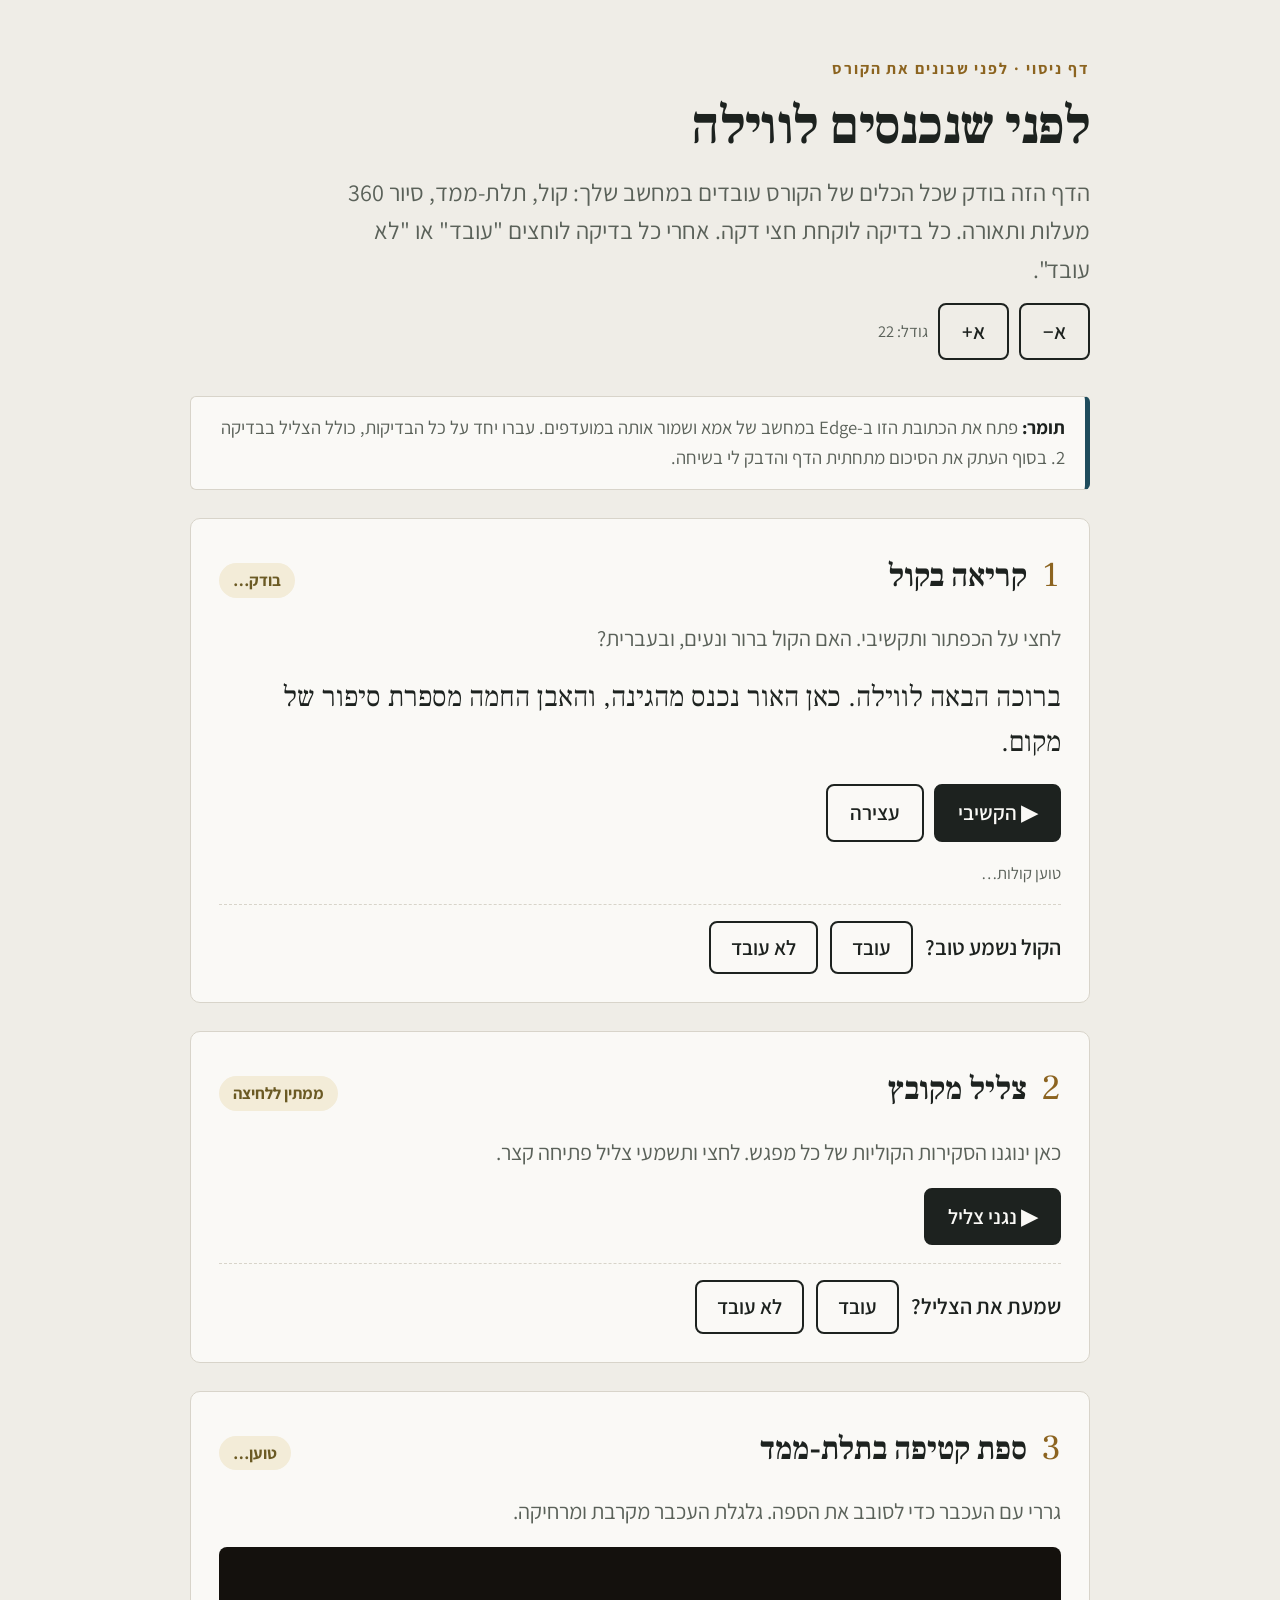
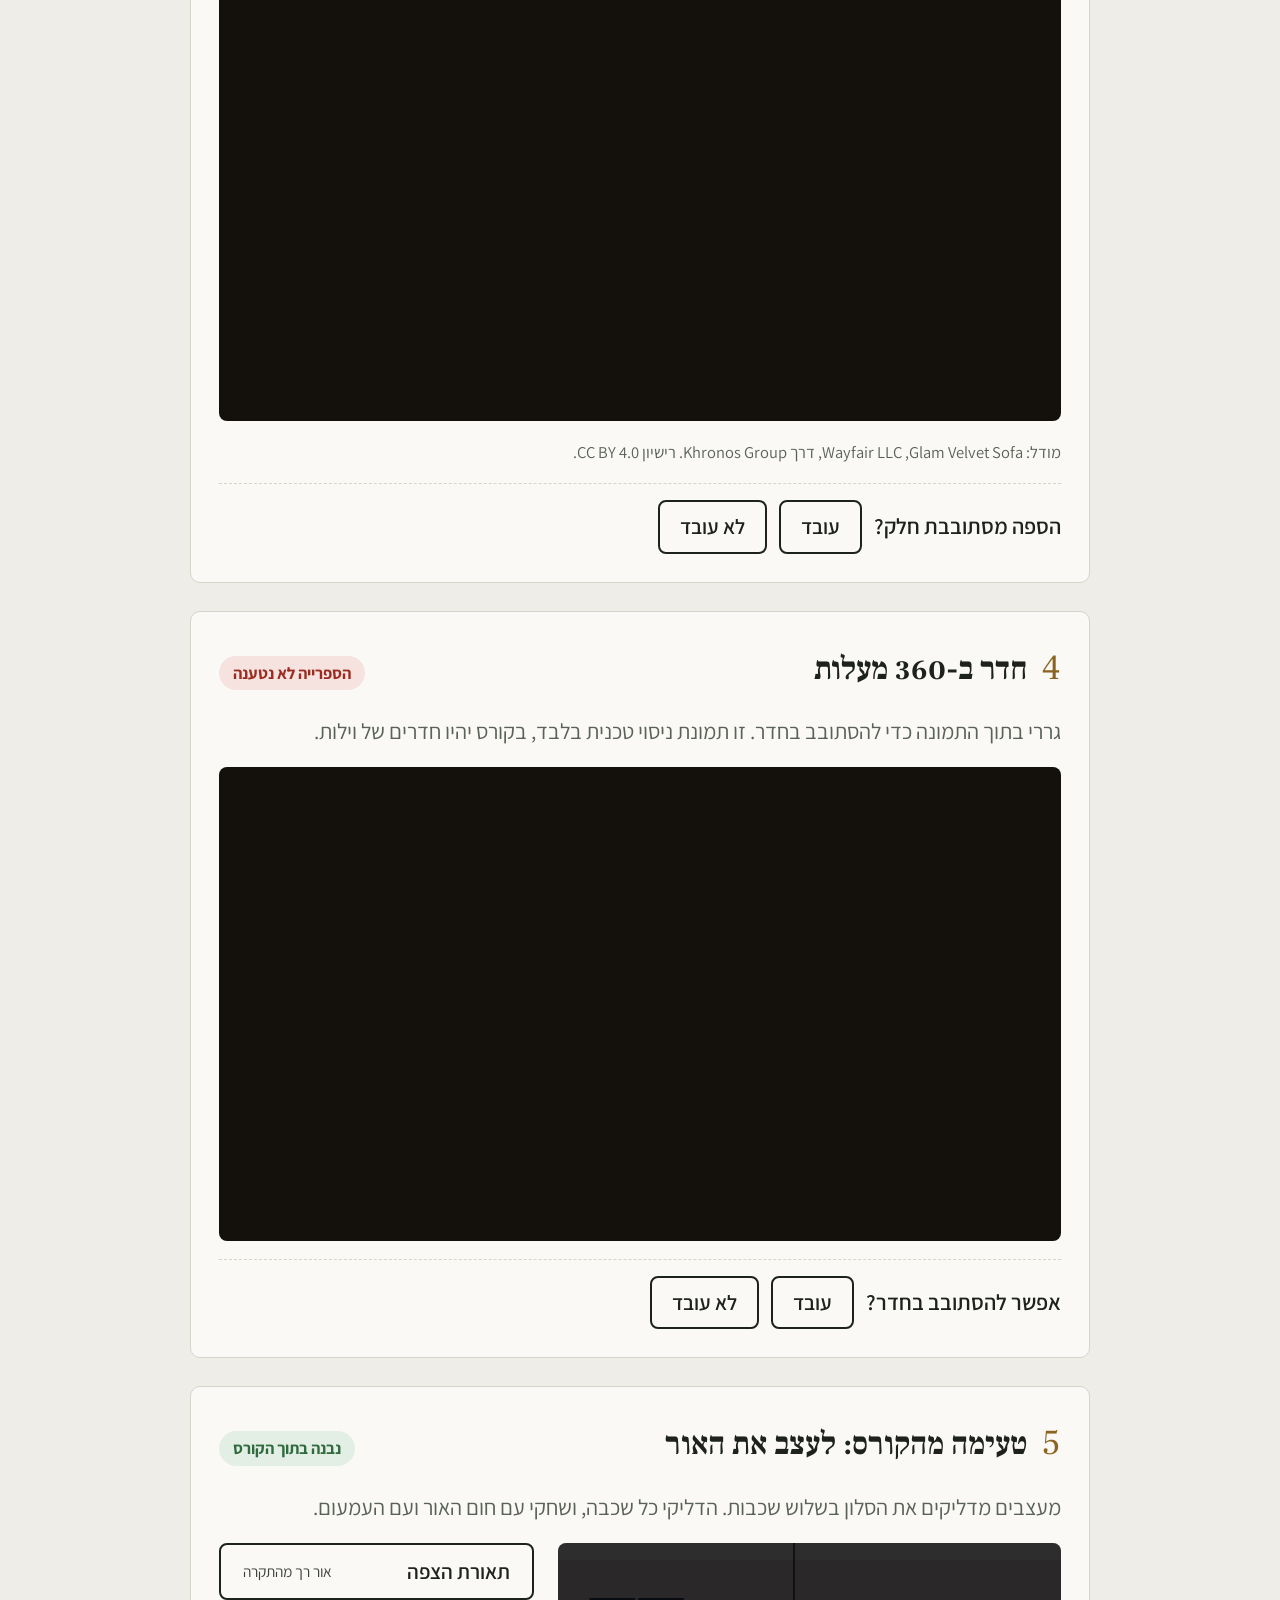
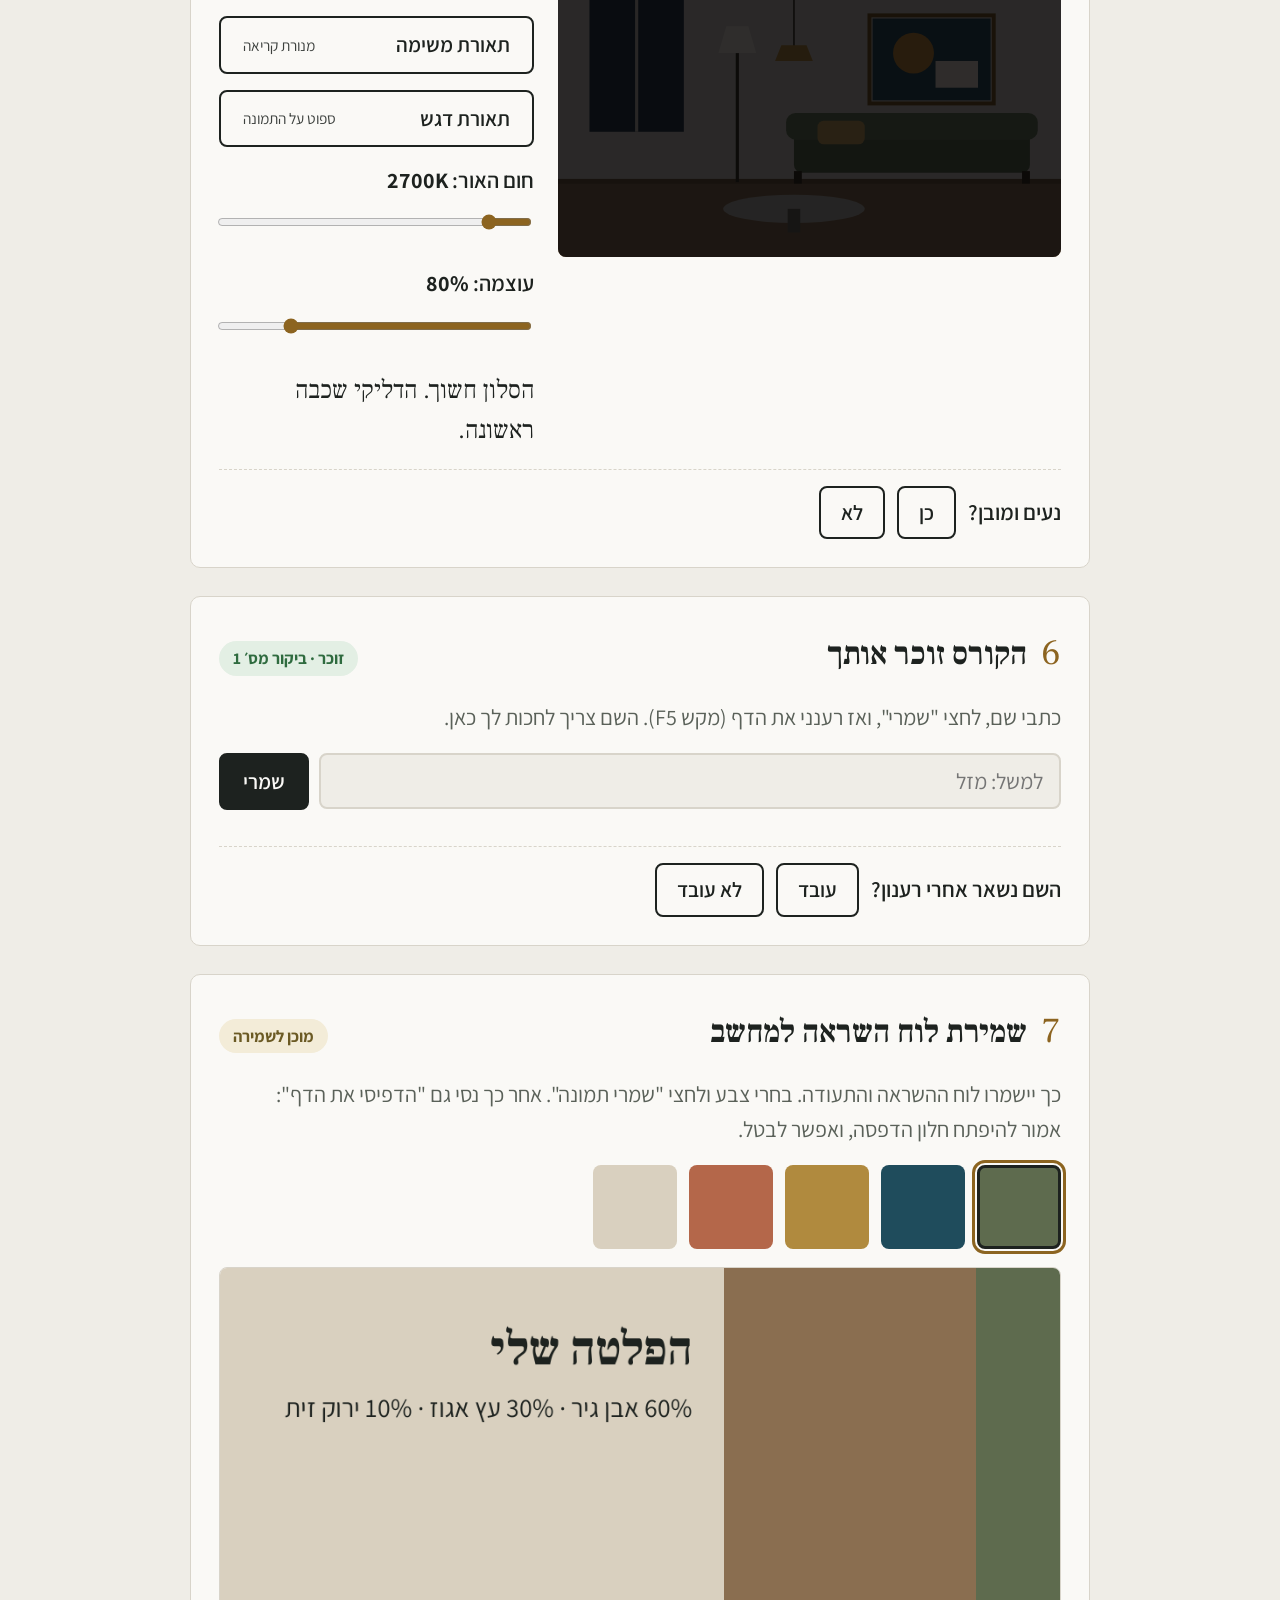
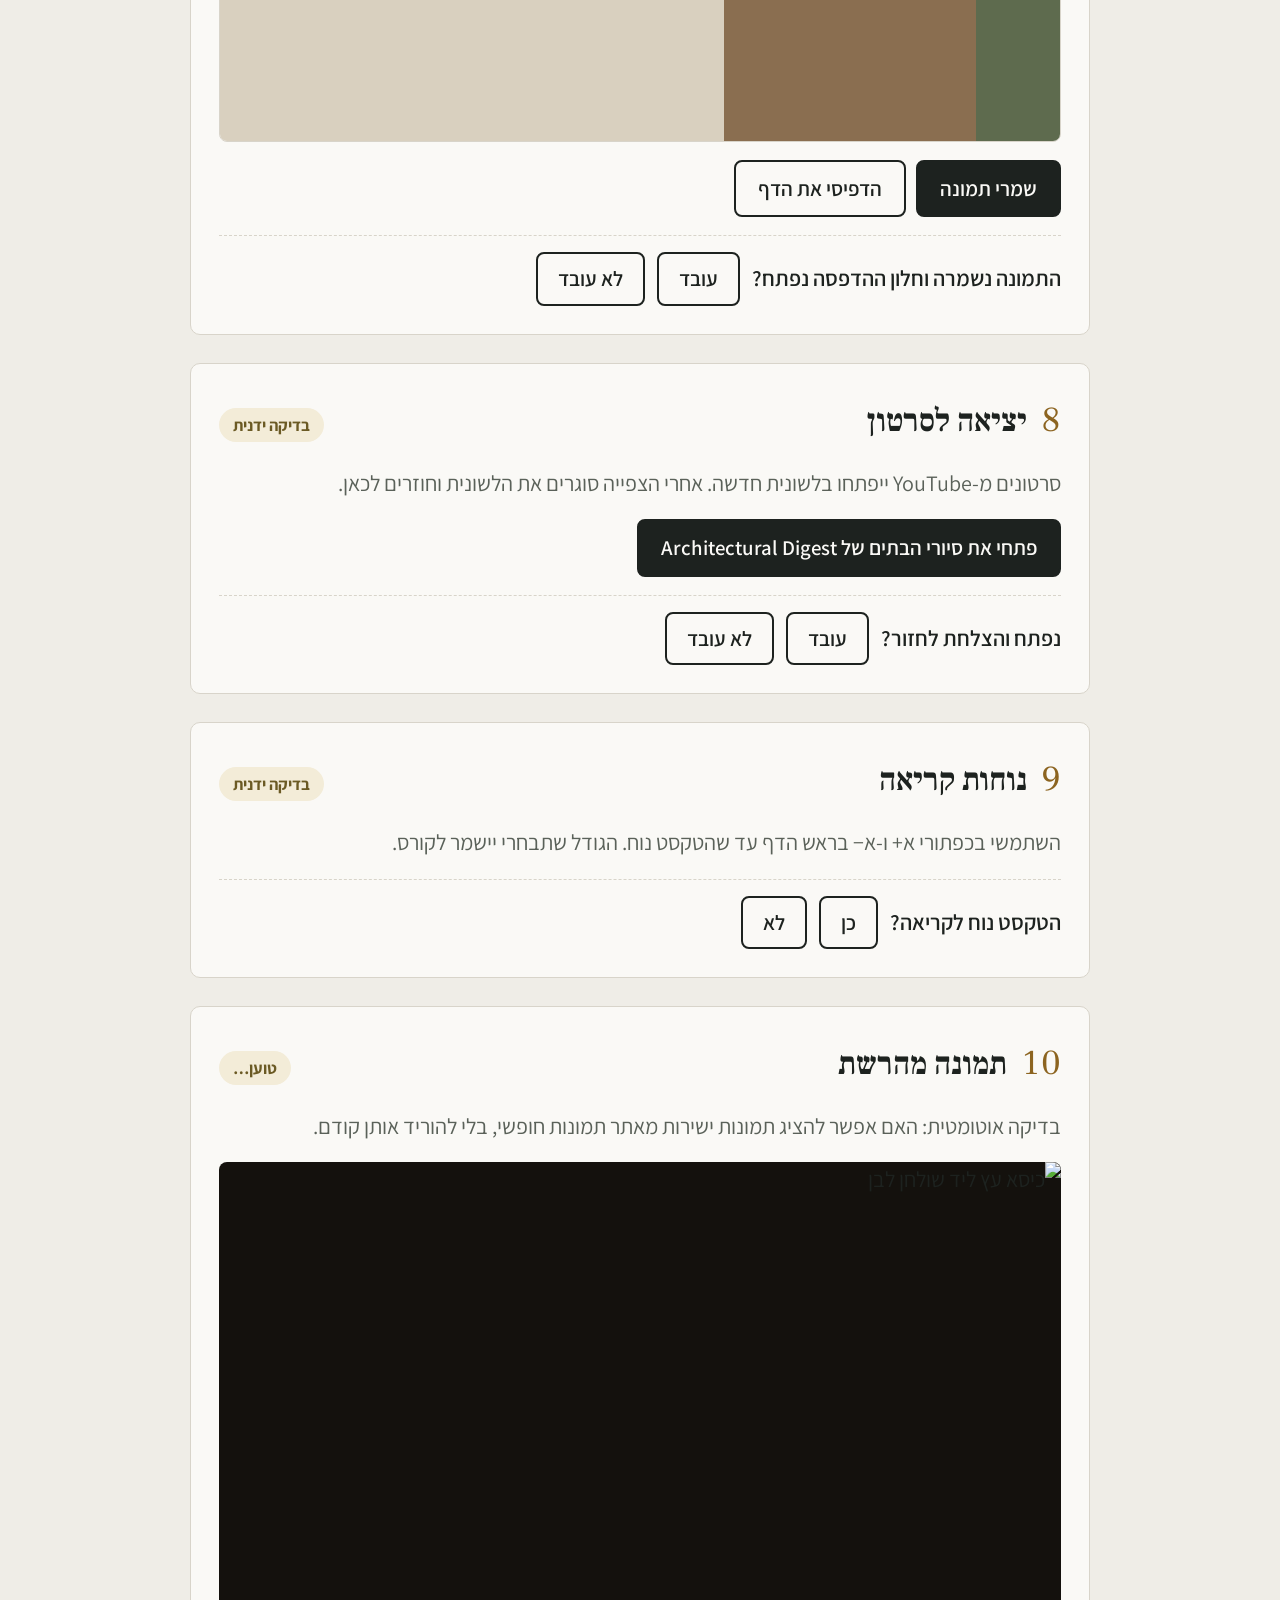
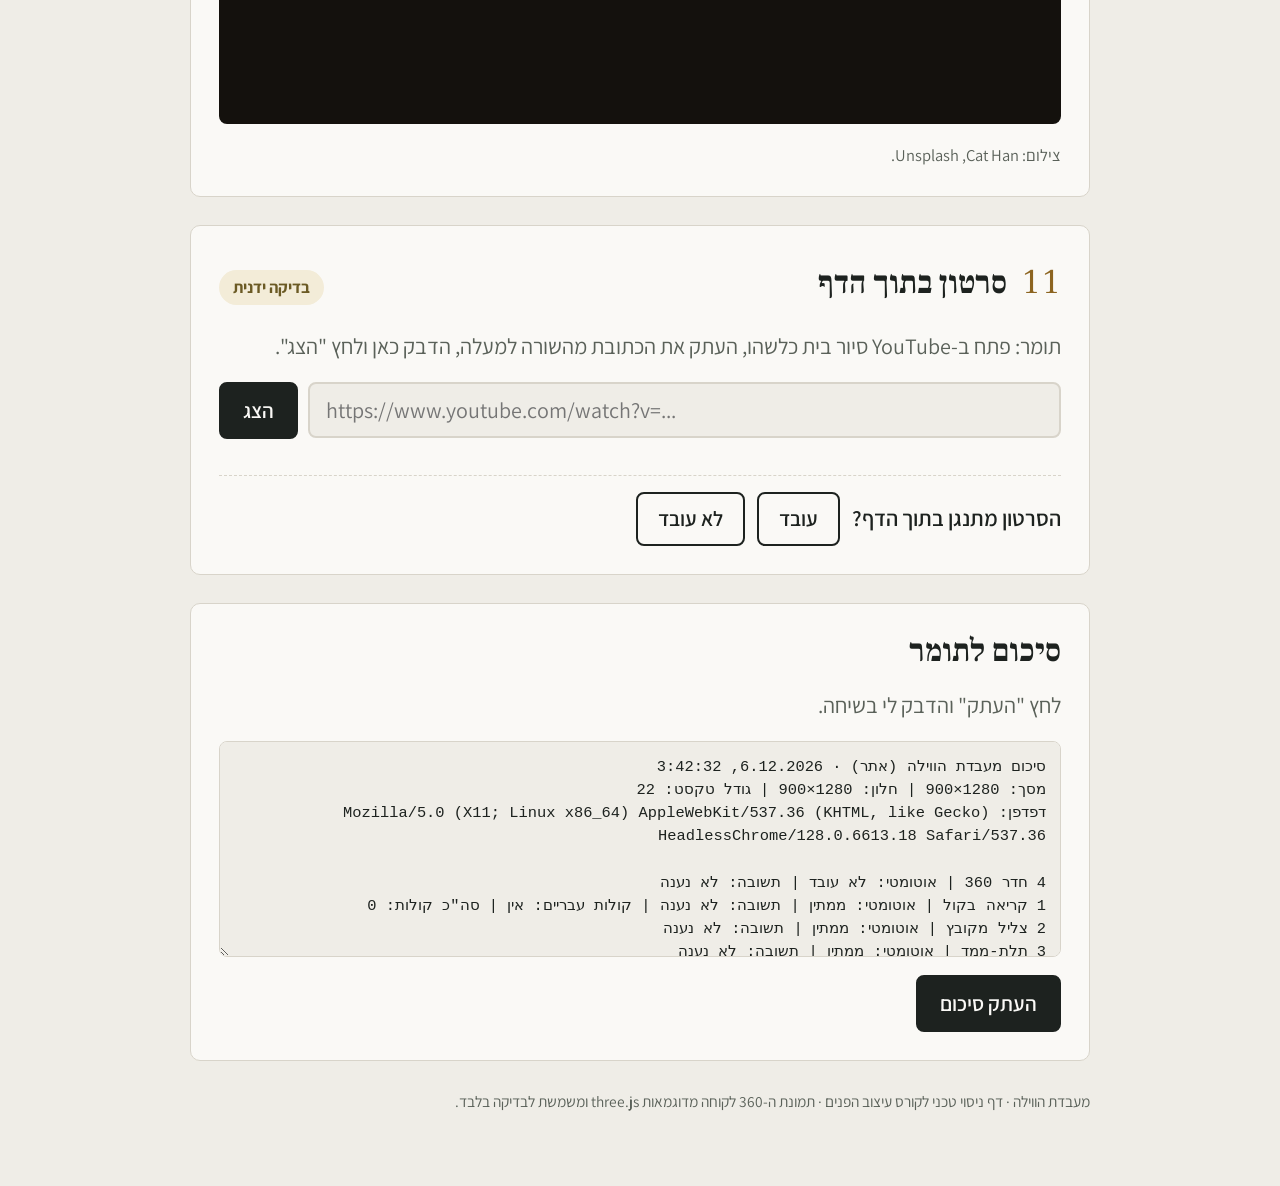
==== lab/index.html @ ac0072b6 "דף ניסוי טכני לקורס Co-Authored-By: Claude Opus 5.5 <noreply@anthropic.com> Claude-Session: https://" ====
<!doctype html><html lang="he" dir="rtl"><head><meta charset="utf-8"><meta name="viewport" content="width=device-width,initial-scale=1"><title>מעבדת הווילה</title>
<meta name="robots" content="noindex,nofollow">
<link rel="preconnect" href="https://fonts.googleapis.com">
<link rel="preconnect" href="https://fonts.gstatic.com" crossorigin>
<link rel="stylesheet" href="https://fonts.googleapis.com/css2?family=Frank+Ruhl+Libre:wght@500;700&family=Assistant:wght@400;600;700&display=swap">
<style>
/* Layout: one calm reading column, each test a numbered "room" card; the lighting room breaks out wider as the showpiece. */
:root{
  --stone:#EFEDE7;      /* page: pale limestone */
  --paper:#FAF9F6;      /* card surface */
  --ink:#1D221F;        /* text: olive charcoal */
  --muted:#5A6159;
  --line:#D8D4CA;
  --brass:#8C6420;      /* accent: brushed brass */
  --sea:#1F4C5C;        /* secondary: deep Mediterranean */
  --ok:#2F6B3F; --okbg:#E3EFE4;
  --bad:#9B2C22; --badbg:#F6E3E0;
  --wait:#6B5A24; --waitbg:#F3ECD8;
  --night:#14110D;
  --f-display:"Frank Ruhl Libre","David","Times New Roman",serif;
  --f-body:"Assistant","Arial Hebrew","Segoe UI",Arial,sans-serif;
  --fs:22px;
}
@media (prefers-color-scheme: dark){:root:not([data-theme="light"]){
  --stone:#141714;--paper:#1C201C;--ink:#ECE9E1;--muted:#A9AEA5;--line:#343A33;
  --brass:#D4AA5A;--sea:#7FB3C4;--ok:#8FD19E;--okbg:#1F3324;--bad:#F0A097;--badbg:#3A1F1C;--wait:#E2CB86;--waitbg:#352E1A;color-scheme:dark}}
:root[data-theme="dark"]{
  --stone:#141714;--paper:#1C201C;--ink:#ECE9E1;--muted:#A9AEA5;--line:#343A33;
  --brass:#D4AA5A;--sea:#7FB3C4;--ok:#8FD19E;--okbg:#1F3324;--bad:#F0A097;--badbg:#3A1F1C;--wait:#E2CB86;--waitbg:#352E1A;color-scheme:dark}

*{box-sizing:border-box}
html{font-size:var(--fs)}
body{background:var(--stone);color:var(--ink);font-family:var(--f-body);font-size:1rem;line-height:1.6;
  padding-left:max(16px,env(safe-area-inset-left,0px));padding-right:max(16px,env(safe-area-inset-right,0px));padding-block:0 64px}
.wrap{max-width:900px;margin-inline:auto;display:flex;flex-direction:column;gap:28px}
h1,h2{font-family:var(--f-display);font-weight:700;text-wrap:balance;line-height:1.2;margin:0}
h1{font-size:2.4rem;letter-spacing:-.01em}
h2{font-size:1.45rem}
p{margin:0}
.eyebrow{font-size:.72rem;font-weight:700;letter-spacing:.12em;color:var(--brass)}
header{padding-block:48px 8px;display:flex;flex-direction:column;gap:14px;max-width:34em}
header .lead{font-size:1.1rem;color:var(--muted)}
.note{background:var(--paper);border:1px solid var(--line);border-inline-start:5px solid var(--sea);border-radius:6px;padding:16px 20px;font-size:.85rem;color:var(--muted)}
.note b{color:var(--ink)}

.sizebar{display:flex;gap:10px;align-items:center;flex-wrap:wrap}
button,.btn{font:inherit;font-weight:600;font-size:.95rem;min-height:56px;padding:10px 22px;border-radius:8px;border:2px solid var(--ink);
  background:var(--ink);color:var(--paper);cursor:pointer;display:inline-flex;align-items:center;gap:10px;text-decoration:none}
button.ghost,.btn.ghost{background:transparent;color:var(--ink)}
button:focus-visible,.btn:focus-visible,input:focus-visible{outline:3px solid var(--brass);outline-offset:3px}
button:disabled{opacity:.45;cursor:not-allowed}

.test{background:var(--paper);border:1px solid var(--line);border-radius:10px;padding:28px;display:flex;flex-direction:column;gap:18px}
.test-head{display:flex;gap:16px;align-items:baseline;justify-content:space-between;flex-wrap:wrap}
.test-head .t{display:flex;gap:14px;align-items:baseline;min-width:0}
.num{font-family:var(--f-display);font-size:1.6rem;color:var(--brass);font-variant-numeric:tabular-nums}
.how{color:var(--muted);max-width:36em}
.chip{font-size:.75rem;font-weight:700;padding:4px 14px;border-radius:999px;white-space:nowrap}
.chip[data-s="ok"]{background:var(--okbg);color:var(--ok)}
.chip[data-s="fail"]{background:var(--badbg);color:var(--bad)}
.chip[data-s="wait"],.chip[data-s="na"]{background:var(--waitbg);color:var(--wait)}
.ask{display:flex;gap:12px;align-items:center;flex-wrap:wrap;border-top:1px dashed var(--line);padding-top:16px}
.ask span{font-weight:600}
.ask button{min-height:52px;padding:8px 20px}
.ask button[aria-pressed="true"].yes{background:var(--ok);border-color:var(--ok);color:var(--paper)}
.ask button[aria-pressed="true"].no{background:var(--bad);border-color:var(--bad);color:var(--paper)}
.small{font-size:.75rem;color:var(--muted)}

.stage{border-radius:8px;overflow:hidden;background:var(--night);aspect-ratio:16/9;max-width:100%;position:relative}
model-viewer{width:100%;height:100%;--poster-color:transparent;background:radial-gradient(ellipse at 50% 70%,#3a352c 0%,#14110D 70%)}
#pano{width:100%;height:100%}

/* lighting room */
.lightroom{display:grid;grid-template-columns:minmax(0,1.6fr) minmax(0,1fr);gap:24px;align-items:start}
@media (max-width:760px){.lightroom{grid-template-columns:1fr}}
.room svg{width:100%;height:auto;display:block;border-radius:8px}
.controls{display:flex;flex-direction:column;gap:16px}
.toggle{justify-content:space-between;width:100%;background:transparent;color:var(--ink)}
.toggle[aria-pressed="true"]{background:var(--brass);border-color:var(--brass);color:var(--paper)}
.toggle small{font-weight:400;font-size:.7rem;opacity:.85}
label{font-weight:600;display:block;margin-bottom:4px}
input[type=range]{width:100%;accent-color:var(--brass);height:36px}
.readout{font-variant-numeric:tabular-nums;font-weight:700}
.verdict{font-family:var(--f-display);font-size:1.15rem}

.field{display:flex;gap:10px;flex-wrap:wrap;align-items:center}
input[type=text]{font:inherit;min-height:56px;padding:8px 16px;border-radius:8px;border:2px solid var(--line);background:var(--stone);color:var(--ink);min-width:0;flex:1 1 12em}
.big{font-family:var(--f-display);font-size:1.3rem}

.swatches{display:flex;gap:12px;flex-wrap:wrap}
.sw{width:84px;height:84px;border-radius:8px;border:3px solid transparent;cursor:pointer;padding:0;min-height:0}
.sw[aria-pressed="true"]{border-color:var(--ink);outline:3px solid var(--brass);outline-offset:2px}
canvas{max-width:100%;border-radius:8px;border:1px solid var(--line)}

.summary textarea{width:100%;min-height:14em;font:.7rem/1.5 ui-monospace,Consolas,monospace;direction:rtl;padding:14px;border-radius:8px;border:1px solid var(--line);background:var(--stone);color:var(--ink)}
footer{font-size:.7rem;color:var(--muted)}
@media (prefers-reduced-motion:reduce){*{transition:none!important;animation:none!important}}
/* Pannellum 2.5.6, https://github.com/mpetroff/pannellum */
.pnlm-container{margin:0;padding:0;overflow:hidden;position:relative;cursor:default;width:100%;height:100%;font-family:Helvetica,"Nimbus Sans L","Liberation Sans",Arial,sans-serif;background:#f4f4f4 url('data:image/svg+xml,%3Csvg%20xmlns%3D%22http%3A%2F%2Fwww.w3.org%2F2000%2Fsvg%22%20width%3D%2267%22%20height%3D%22100%22%20viewBox%3D%220%200%2067%20100%22%3E%0A%3Cpath%20stroke%3D%22%23ccc%22%20fill%3D%22none%22%20d%3D%22M33.5%2C50%2C0%2C63%2C33.5%2C75%2C67%2C63%2C33.5%2C50m-33.5-50%2C67%2C25m-0.5%2C0%2C0%2C75m-66.5-75%2C67-25m-33.5%2C75%2C0%2C25m0-100%2C0%2C50%22%2F%3E%0A%3C%2Fsvg%3E%0A') repeat;-webkit-user-select:none;-khtml-user-select:none;-moz-user-select:none;-o-user-select:none;-ms-user-select:none;user-select:none;outline:0;line-height:1.4;contain:content}.pnlm-container *{box-sizing:content-box}.pnlm-ui{position:absolute;width:100%;height:100%;z-index:1}.pnlm-grab{cursor:grab;cursor:url('data:image/svg+xml,%3Csvg%20xmlns%3D%22http%3A%2F%2Fwww.w3.org%2F2000%2Fsvg%22%20height%3D%2226%22%20width%3D%2226%22%3E%0A%3Cpath%20stroke%3D%22%23000%22%20stroke-width%3D%221px%22%20fill%3D%22%23fff%22%20d%3D%22m15.3%2020.5s6.38-6.73%204.64-8.24-3.47%201.01-3.47%201.01%203.61-5.72%201.41-6.49c-2.2-0.769-3.33%204.36-3.33%204.36s0.873-5.76-1.06-5.76-1.58%205.39-1.58%205.39-0.574-4.59-2.18-4.12c-1.61%200.468-0.572%205.51-0.572%205.51s-1.58-4.89-2.93-3.79c-1.35%201.11%200.258%205.25%200.572%206.62%200.836%202.43%202.03%202.94%202.17%205.55%22%2F%3E%0A%3C%2Fsvg%3E%0A') 12 8,default}.pnlm-grabbing{cursor:grabbing;cursor:url('data:image/svg+xml,%3Csvg%20xmlns%3D%22http%3A%2F%2Fwww.w3.org%2F2000%2Fsvg%22%20height%3D%2226%22%20width%3D%2226%22%3E%0A%3Cpath%20stroke%3D%22%23000%22%20stroke-width%3D%221px%22%20fill%3D%22%23fff%22%20d%3D%22m15.3%2020.5s5.07-5.29%203.77-6.74c-1.31-1.45-2.53%200.14-2.53%200.14s2.74-3.29%200.535-4.06c-2.2-0.769-2.52%201.3-2.52%201.3s0.81-2.13-1.12-2.13-1.52%201.77-1.52%201.77-0.261-1.59-1.87-1.12c-1.61%200.468-0.874%202.17-0.874%202.17s-0.651-1.55-2-0.445c-1.35%201.11-0.68%202.25-0.365%203.62%200.836%202.43%202.03%202.94%202.17%205.55%22%2F%3E%0A%3C%2Fsvg%3E%0A') 12 8,default}.pnlm-sprite{background-image:url('data:image/svg+xml,%3Csvg%20xmlns%3D%22http%3A%2F%2Fwww.w3.org%2F2000%2Fsvg%22%20width%3D%2226%22%20height%3D%22208%22%3E%0A%3Ccircle%20fill-opacity%3D%22.78%22%20cy%3D%22117%22%20cx%3D%2213%22%20r%3D%2211%22%20fill%3D%22%23fff%22%2F%3E%0A%3Ccircle%20fill-opacity%3D%22.78%22%20cy%3D%22143%22%20cx%3D%2213%22%20r%3D%2211%22%20fill%3D%22%23fff%22%2F%3E%0A%3Ccircle%20cy%3D%22169%22%20cx%3D%2213%22%20r%3D%227%22%20fill%3D%22none%22%20stroke%3D%22%23000%22%20stroke-width%3D%222%22%2F%3E%0A%3Ccircle%20cy%3D%22195%22%20cx%3D%2213%22%20r%3D%227%22%20fill%3D%22none%22%20stroke%3D%22%23000%22%20stroke-width%3D%222%22%2F%3E%0A%3Ccircle%20cx%3D%2213%22%20cy%3D%22195%22%20r%3D%222.5%22%2F%3E%0A%3Cpath%20d%3D%22m5%2083v6h2v-4h4v-2zm10%200v2h4v4h2v-6zm-5%205v6h6v-6zm-5%205v6h6v-2h-4v-4zm14%200v4h-4v2h6v-6z%22%2F%3E%0A%3Cpath%20d%3D%22m13%20110a7%207%200%200%200%20-7%207%207%207%200%200%200%207%207%207%207%200%200%200%207%20-7%207%207%200%200%200%20-7%20-7zm-1%203h2v2h-2zm0%203h2v5h-2z%22%2F%3E%0A%3Cpath%20d%3D%22m5%2057v6h2v-4h4v-2zm10%200v2h4v4h2v-6zm-10%2010v6h6v-2h-4v-4zm14%200v4h-4v2h6v-6z%22%2F%3E%0A%3Cpath%20d%3D%22m17%2038v2h-8v-2z%22%2F%3E%0A%3Cpath%20d%3D%22m12%209v3h-3v2h3v3h2v-3h3v-2h-3v-3z%22%2F%3E%0A%3Cpath%20d%3D%22m13%20136-6.125%206.125h4.375v7.875h3.5v-7.875h4.375z%22%2F%3E%0A%3Cpath%20d%3D%22m10.428%20173.33v-5.77l5-2.89v5.77zm1-1.73%203-1.73-3.001-1.74z%22%2F%3E%0A%3C%2Fsvg%3E%0A')}.pnlm-container:-moz-full-screen{height:100%!important;width:100%!important;position:static!important}.pnlm-container:-webkit-full-screen{height:100%!important;width:100%!important;position:static!important}.pnlm-container:-ms-fullscreen{height:100%!important;width:100%!important;position:static!important}.pnlm-container:fullscreen{height:100%!important;width:100%!important;position:static!important}.pnlm-render-container{cursor:inherit;position:absolute;height:100%;width:100%}.pnlm-controls{margin-top:4px;background-color:#fff;border:1px solid #999;border-color:rgba(0,0,0,0.4);border-radius:3px;cursor:pointer;z-index:2;-webkit-transform:translateZ(9999px);transform:translateZ(9999px)}.pnlm-control:hover{background-color:#f8f8f8}.pnlm-controls-container{position:absolute;top:0;left:4px;z-index:1}.pnlm-zoom-controls{width:26px;height:52px}.pnlm-zoom-in{width:100%;height:50%;position:absolute;top:0;border-radius:3px 3px 0 0}.pnlm-zoom-out{width:100%;height:50%;position:absolute;bottom:0;background-position:0 -26px;border-top:1px solid #ddd;border-top-color:rgba(0,0,0,0.10);border-radius:0 0 3px 3px}.pnlm-fullscreen-toggle-button,.pnlm-orientation-button,.pnlm-hot-spot-debug-indicator{width:26px;height:26px}.pnlm-hot-spot-debug-indicator{position:absolute;top:50%;left:50%;width:26px;height:26px;margin:-13px 0 0 -13px;background-color:rgba(255,255,255,0.5);border-radius:13px;display:none}.pnlm-orientation-button-inactive{background-position:0 -156px}.pnlm-orientation-button-active{background-position:0 -182px}.pnlm-fullscreen-toggle-button-inactive{background-position:0 -52px}.pnlm-fullscreen-toggle-button-active{background-position:0 -78px}.pnlm-panorama-info{position:absolute;bottom:4px;background-color:rgba(0,0,0,0.7);border-radius:0 3px 3px 0;padding-right:10px;color:#fff;text-align:left;display:none;z-index:2;-webkit-transform:translateZ(9999px);transform:translateZ(9999px)}.pnlm-title-box{position:relative;font-size:20px;display:table;padding-left:5px;margin-bottom:3px}.pnlm-author-box{position:relative;font-size:12px;display:table;padding-left:5px}.pnlm-load-box{position:absolute;top:50%;left:50%;width:200px;height:150px;margin:-75px 0 0 -100px;background-color:rgba(0,0,0,0.7);border-radius:3px;text-align:center;font-size:20px;display:none;color:#fff}.pnlm-load-box p{margin:20px 0}.pnlm-lbox{position:absolute;top:50%;left:50%;width:20px;height:20px;margin:-10px 0 0 -10px;display:none}.pnlm-loading{animation-duration:1.5s;-webkit-animation-duration:1.5s;animation-name:pnlm-mv;-webkit-animation-name:pnlm-mv;animation-iteration-count:infinite;-webkit-animation-iteration-count:infinite;animation-timing-function:linear;-webkit-animation-timing-function:linear;height:10px;width:10px;background-color:#fff;position:relative}@keyframes pnlm-mv{from{left:0;top:0}25%{left:10px;top:0}50%{left:10px;top:10px}75%{left:0;top:10px}to{left:0;top:0}}@-webkit-keyframes pnlm-mv{from{left:0;top:0}25%{left:10px;top:0}50%{left:10px;top:10px}75%{left:0;top:10px}to{left:0;top:0}}.pnlm-load-button{position:absolute;top:50%;left:50%;width:200px;height:100px;margin:-50px 0 0 -100px;background-color:rgba(0,0,0,.7);border-radius:3px;text-align:center;font-size:20px;display:table;color:#fff;cursor:pointer}.pnlm-load-button:hover{background-color:rgba(0,0,0,.8)}.pnlm-load-button p{display:table-cell;vertical-align:middle}.pnlm-info-box{font-size:15px;position:absolute;top:50%;left:50%;width:200px;height:150px;margin:-75px 0 0 -100px;background-color:#000;border-radius:3px;display:table;text-align:center;color:#fff;table-layout:fixed}.pnlm-info-box a,.pnlm-author-box a{color:#fff;word-wrap:break-word;overflow-wrap:break-word}.pnlm-info-box p{display:table-cell;vertical-align:middle;padding:0 5px 0 5px}.pnlm-error-msg{display:none}.pnlm-about-msg{font-size:11px;line-height:11px;color:#fff;padding:5px 8px 5px 8px;background:rgba(0,0,0,0.7);border-radius:3px;position:absolute;top:50px;left:50px;display:none;opacity:0;-moz-transition:opacity .3s ease-in-out;-webkit-transition:opacity .3s ease-in-out;-o-transition:opacity .3s ease-in-out;-ms-transition:opacity .3s ease-in-out;transition:opacity .3s ease-in-out;z-index:1}.pnlm-about-msg a:link,.pnlm-about-msg a:visited{color:#fff}.pnlm-about-msg a:hover,.pnlm-about-msg a:active{color:#eee}.pnlm-hotspot-base{position:absolute;visibility:hidden;cursor:default;vertical-align:middle;top:0;z-index:1}.pnlm-hotspot{height:26px;width:26px;border-radius:13px}.pnlm-hotspot:hover{background-color:rgba(255,255,255,0.2)}.pnlm-hotspot.pnlm-info{background-position:0 -104px}.pnlm-hotspot.pnlm-scene{background-position:0 -130px}div.pnlm-tooltip span{visibility:hidden;position:absolute;border-radius:3px;background-color:rgba(0,0,0,0.7);color:#fff;text-align:center;max-width:200px;padding:5px 10px;margin-left:-220px;cursor:default}div.pnlm-tooltip:hover span{visibility:visible}div.pnlm-tooltip:hover span:after{content:'';position:absolute;width:0;height:0;border-width:10px;border-style:solid;border-color:rgba(0,0,0,0.7) transparent transparent transparent;bottom:-20px;left:-10px;margin:0 50%}.pnlm-compass{position:absolute;width:50px;height:50px;right:4px;bottom:4px;border-radius:25px;background-image:url('data:image/svg+xml,%3Csvg%20xmlns%3D%22http%3A%2F%2Fwww.w3.org%2F2000%2Fsvg%22%20height%3D%2250%22%20width%3D%2250%22%3E%0A%3Cpath%20d%3D%22m24.5078%206-3.2578%2018h7.5l-3.25781-18h-0.984376zm-3.2578%2020%203.2578%2018h0.9844l3.2578-18h-7.5zm1.19531%200.9941h5.10938l-2.5547%2014.1075-2.5547-14.1075z%22%2F%3E%0A%3C%2Fsvg%3E%0A');cursor:default;display:none}.pnlm-world{position:absolute;left:50%;top:50%}.pnlm-face{position:absolute;-webkit-transform-origin:0 0;transform-origin:0 0}.pnlm-dragfix,.pnlm-preview-img{position:absolute;height:100%;width:100%}.pnlm-preview-img{background-size:cover;background-position:center}.pnlm-lbar{width:150px;margin:0 auto;border:#fff 1px solid;height:6px}.pnlm-lbar-fill{background:#fff;height:100%;width:0}.pnlm-lmsg{font-size:12px}.pnlm-fade-img{position:absolute;top:0;left:0}.pnlm-pointer{cursor:pointer}
</style></head><body>

<div class="wrap">
  <header>
    <div class="eyebrow">דף ניסוי · לפני שבונים את הקורס</div>
    <h1>לפני שנכנסים לווילה</h1>
    <p class="lead">הדף הזה בודק שכל הכלים של הקורס עובדים במחשב שלך: קול, תלת-ממד, סיור 360 מעלות ותאורה. כל בדיקה לוקחת חצי דקה. אחרי כל בדיקה לוחצים "עובד" או "לא עובד".</p>
    <div class="sizebar" role="group" aria-label="גודל טקסט">
      <button class="ghost" id="fsDown" aria-label="הקטנת טקסט">א−</button>
      <button class="ghost" id="fsUp" aria-label="הגדלת טקסט">א+</button>
      <span class="small" id="fsVal"></span>
    </div>
  </header>

  <div class="note"><b>תומר:</b> פתח את הכתובת הזו ב-Edge במחשב של אמא ושמור אותה במועדפים. עברו יחד על כל הבדיקות, כולל הצליל בבדיקה 2. בסוף העתק את הסיכום מתחתית הדף והדבק לי בשיחה.</div>

  <!-- 1 TTS -->
  <section class="test" id="t-tts">
    <div class="test-head"><div class="t"><span class="num">1</span><h2>קריאה בקול</h2></div><span class="chip" data-s="wait" id="c-tts">בודק…</span></div>
    <p class="how">לחצי על הכפתור ותקשיבי. האם הקול ברור ונעים, ובעברית?</p>
    <p id="ttsText" class="big">ברוכה הבאה לווילה. כאן האור נכנס מהגינה, והאבן החמה מספרת סיפור של מקום.</p>
    <div class="field"><button id="ttsBtn">▶ הקשיבי</button><button class="ghost" id="ttsStop">עצירה</button></div>
    <p class="small" id="ttsInfo"></p>
    <div class="ask" data-test="tts"><span>הקול נשמע טוב?</span><button class="ghost yes">עובד</button><button class="ghost no">לא עובד</button></div>
  </section>

  <!-- 2 audio -->
  <section class="test" id="t-audio">
    <div class="test-head"><div class="t"><span class="num">2</span><h2>צליל מקובץ</h2></div><span class="chip" data-s="wait" id="c-audio">ממתין ללחיצה</span></div>
    <p class="how">כאן ינוגנו הסקירות הקוליות של כל מפגש. לחצי ותשמעי צליל פתיחה קצר.</p>
    <audio id="aud" src="[data-uri]" preload="auto"></audio>
    <div class="field"><button id="audBtn">▶ נגני צליל</button></div>
    <div class="ask" data-test="audio"><span>שמעת את הצליל?</span><button class="ghost yes">עובד</button><button class="ghost no">לא עובד</button></div>
  </section>

  <!-- 3 3D -->
  <section class="test" id="t-3d">
    <div class="test-head"><div class="t"><span class="num">3</span><h2>ספת קטיפה בתלת-ממד</h2></div><span class="chip" data-s="wait" id="c-3d">טוען…</span></div>
    <p class="how">גררי עם העכבר כדי לסובב את הספה. גלגלת העכבר מקרבת ומרחיקה.</p>
    <div class="stage"><model-viewer id="mv" alt="ספה מרופדת בקטיפה" camera-controls auto-rotate auto-rotate-delay="1500" rotation-per-second="18deg" shadow-intensity="1" exposure="1.05" interaction-prompt="none" touch-action="pan-y"></model-viewer></div>
    <p class="small">מודל: Glam Velvet Sofa, ‏Wayfair LLC, דרך Khronos Group. רישיון CC BY 4.0.</p>
    <div class="ask" data-test="3d"><span>הספה מסתובבת חלק?</span><button class="ghost yes">עובד</button><button class="ghost no">לא עובד</button></div>
  </section>

  <!-- 4 360 -->
  <section class="test" id="t-360">
    <div class="test-head"><div class="t"><span class="num">4</span><h2>חדר ב-360 מעלות</h2></div><span class="chip" data-s="wait" id="c-360">טוען…</span></div>
    <p class="how">גררי בתוך התמונה כדי להסתובב בחדר. זו תמונת ניסוי טכנית בלבד, בקורס יהיו חדרים של וילות.</p>
    <div class="stage"><div id="pano"></div></div>
    <div class="ask" data-test="360"><span>אפשר להסתובב בחדר?</span><button class="ghost yes">עובד</button><button class="ghost no">לא עובד</button></div>
  </section>

  <!-- 5 lighting -->
  <section class="test" id="t-light">
    <div class="test-head"><div class="t"><span class="num">5</span><h2>טעימה מהקורס: לעצב את האור</h2></div><span class="chip" data-s="ok">נבנה בתוך הקורס</span></div>
    <p class="how">מעצבים מדליקים את הסלון בשלוש שכבות. הדליקי כל שכבה, ושחקי עם חום האור ועם העמעום.</p>
    <div class="lightroom">
      <div class="room" aria-live="polite">
        <svg id="roomSvg" viewBox="0 0 640 400" role="img" aria-label="סלון מאויר שמשתנה לפי התאורה">
          <defs>
            <radialGradient id="lg-amb" cx="50%" cy="0%" r="90%"><stop offset="0" stop-color="#fff" stop-opacity=".95"/><stop offset="1" stop-color="#fff" stop-opacity="0"/></radialGradient>
            <radialGradient id="lg-task" cx="50%" cy="50%" r="50%"><stop offset="0" stop-color="#fff" stop-opacity=".9"/><stop offset="1" stop-color="#fff" stop-opacity="0"/></radialGradient>
            <linearGradient id="lg-beam" x1="0" y1="0" x2="0" y2="1"><stop offset="0" stop-color="#fff" stop-opacity=".8"/><stop offset="1" stop-color="#fff" stop-opacity="0"/></linearGradient>
          </defs>
          <!-- base room -->
          <rect width="640" height="400" fill="#CFC6B6"/>
          <rect y="300" width="640" height="100" fill="#8A6E50"/>
          <rect y="300" width="640" height="6" fill="#6F5740"/>
          <rect width="640" height="22" fill="#E6E0D4"/>
          <!-- window -->
          <rect x="40" y="70" width="120" height="170" fill="#2A3A48"/><rect x="98" y="70" width="4" height="170" fill="#C9C0B0"/>
          <!-- art -->
          <rect x="400" y="96" width="150" height="104" fill="#2B4C59"/><circle cx="452" cy="140" r="26" fill="#C48A3A"/><rect x="480" y="150" width="54" height="34" fill="#E8DCC4"/>
          <rect x="396" y="92" width="158" height="112" fill="none" stroke="#7A5A28" stroke-width="5"/>
          <!-- sofa -->
          <rect x="300" y="236" width="300" height="56" rx="10" fill="#5E6B4E"/><rect x="290" y="216" width="320" height="34" rx="12" fill="#6E7C5C"/>
          <rect x="300" y="290" width="10" height="16" fill="#3A2E22"/><rect x="590" y="290" width="10" height="16" fill="#3A2E22"/>
          <rect x="330" y="226" width="60" height="30" rx="8" fill="#C9A35C"/>
          <!-- coffee table -->
          <ellipse cx="300" cy="338" rx="90" ry="18" fill="#B8B1A4"/><rect x="292" y="338" width="16" height="30" fill="#6C665C"/>
          <!-- floor lamp (task) -->
          <rect x="226" y="140" width="4" height="164" fill="#3B3329"/><path d="M204 140h48l-10-34h-28z" fill="#E8DFCC"/>
          <!-- pendant -->
          <rect x="299" y="0" width="2" height="150" fill="#3B3329"/><path d="M276 150h48l-8-20h-32z" fill="#B88A3E"/>
          <!-- light layers (tinted by JS) -->
          <g id="L-amb" style="mix-blend-mode:screen"><rect width="640" height="300" fill="url(#lg-amb)" class="tint" opacity="0"/><rect x="0" y="22" width="640" height="4" class="tintsolid" opacity="0"/></g>
          <g id="L-task" style="mix-blend-mode:screen"><ellipse cx="228" cy="230" rx="130" ry="110" fill="url(#lg-task)" class="tint" opacity="0"/><ellipse cx="300" cy="300" rx="130" ry="70" fill="url(#lg-task)" class="tint" opacity="0"/></g>
          <g id="L-acc" style="mix-blend-mode:screen"><path d="M440 0 L400 96 L554 96 L520 0 Z" fill="url(#lg-beam)" class="tint" opacity="0"/><rect x="400" y="96" width="150" height="104" class="tintsolid" opacity="0"/></g>
          <!-- darkness -->
          <rect id="dark" width="640" height="400" fill="#05060A" opacity=".8" style="mix-blend-mode:multiply"/>
          <!-- glare marker -->
          <g id="glare" opacity="0"><circle cx="228" cy="124" r="28" fill="#fff"/><circle cx="228" cy="124" r="56" fill="#fff" opacity=".35"/></g>
        </svg>
      </div>
      <div class="controls">
        <button class="toggle" id="tg-amb" aria-pressed="false">תאורת הצפה <small>אור רך מהתקרה</small></button>
        <button class="toggle" id="tg-task" aria-pressed="false">תאורת משימה <small>מנורת קריאה</small></button>
        <button class="toggle" id="tg-acc" aria-pressed="false">תאורת דגש <small>ספוט על התמונה</small></button>
        <div><label for="kelvin">חום האור: <span class="readout" id="kVal"></span></label><input type="range" id="kelvin" min="2200" max="6500" step="100" value="2700"></div>
        <div><label for="dim">עוצמה: <span class="readout" id="dVal"></span></label><input type="range" id="dim" min="10" max="100" step="5" value="80"></div>
        <p class="verdict" id="verdict"></p>
      </div>
    </div>
    <div class="ask" data-test="light"><span>נעים ומובן?</span><button class="ghost yes">כן</button><button class="ghost no">לא</button></div>
  </section>

  <!-- 6 memory -->
  <section class="test" id="t-mem">
    <div class="test-head"><div class="t"><span class="num">6</span><h2>הקורס זוכר אותך</h2></div><span class="chip" data-s="wait" id="c-mem">בודק…</span></div>
    <p class="how">כתבי שם, לחצי "שמרי", ואז רענני את הדף (מקש F5). השם צריך לחכות לך כאן.</p>
    <div class="field"><input type="text" id="nameIn" placeholder="למשל: מזל" aria-label="שם"><button id="nameSave">שמרי</button></div>
    <p class="big" id="hello"></p>
    <div class="ask" data-test="mem"><span>השם נשאר אחרי רענון?</span><button class="ghost yes">עובד</button><button class="ghost no">לא עובד</button></div>
  </section>

  <!-- 7 download -->
  <section class="test" id="t-dl">
    <div class="test-head"><div class="t"><span class="num">7</span><h2>שמירת לוח השראה למחשב</h2></div><span class="chip" data-s="wait" id="c-dl">בודק…</span></div>
    <p class="how">כך יישמרו לוח ההשראה והתעודה. בחרי צבע ולחצי "שמרי תמונה". אחר כך נסי גם "הדפיסי את הדף": אמור להיפתח חלון הדפסה, ואפשר לבטל.</p>
    <div class="swatches" id="sws"></div>
    <canvas id="cv" width="960" height="540" aria-label="כרטיס פלטה"></canvas>
    <div class="field"><button id="dlBtn">שמרי תמונה</button><button class="ghost" id="prBtn">הדפיסי את הדף</button><span class="small" id="dlInfo"></span></div>
    <div class="ask" data-test="dl"><span>התמונה נשמרה וחלון ההדפסה נפתח?</span><button class="ghost yes">עובד</button><button class="ghost no">לא עובד</button></div>
  </section>

  <!-- 8 link -->
  <section class="test" id="t-link">
    <div class="test-head"><div class="t"><span class="num">8</span><h2>יציאה לסרטון</h2></div><span class="chip" data-s="na">בדיקה ידנית</span></div>
    <p class="how">סרטונים מ-YouTube ייפתחו בלשונית חדשה. אחרי הצפייה סוגרים את הלשונית וחוזרים לכאן.</p>
    <div class="field"><a class="btn" href="https://www.youtube.com/@ArchitecturalDigest/videos" target="_blank" rel="noopener">פתחי את סיורי הבתים של Architectural Digest</a></div>
    <div class="ask" data-test="link"><span>נפתח והצלחת לחזור?</span><button class="ghost yes">עובד</button><button class="ghost no">לא עובד</button></div>
  </section>

  <!-- 9 size -->
  <section class="test" id="t-size">
    <div class="test-head"><div class="t"><span class="num">9</span><h2>נוחות קריאה</h2></div><span class="chip" data-s="na">בדיקה ידנית</span></div>
    <p class="how">השתמשי בכפתורי א+ ו-א− בראש הדף עד שהטקסט נוח. הגודל שתבחרי יישמר לקורס.</p>
    <div class="ask" data-test="size"><span>הטקסט נוח לקריאה?</span><button class="ghost yes">כן</button><button class="ghost no">לא</button></div>
  </section>


  <section class="test" id="t-img">
    <div class="test-head"><div class="t"><span class="num">10</span><h2>תמונה מהרשת</h2></div><span class="chip" data-s="wait" id="c-img">טוען…</span></div>
    <p class="how">בדיקה אוטומטית: האם אפשר להציג תמונות ישירות מאתר תמונות חופשי, בלי להוריד אותן קודם.</p>
    <div class="stage" style="aspect-ratio:3/2"><img id="webImg" src="https://images.unsplash.com/photo-1617228133035-2347f159e755?w=1200&q=80" alt="כיסא עץ ליד שולחן לבן" style="width:100%;height:100%;object-fit:cover;display:block"></div>
    <p class="small">צילום: Cat Han, ‏Unsplash.</p>
  </section>

  <section class="test" id="t-yt">
    <div class="test-head"><div class="t"><span class="num">11</span><h2>סרטון בתוך הדף</h2></div><span class="chip" data-s="na">בדיקה ידנית</span></div>
    <p class="how">תומר: פתח ב-YouTube סיור בית כלשהו, העתק את הכתובת מהשורה למעלה, הדבק כאן ולחץ "הצג".</p>
    <div class="field"><input type="text" id="ytIn" placeholder="https://www.youtube.com/watch?v=..." aria-label="קישור YouTube" dir="ltr"><button id="ytBtn">הצג</button></div>
    <p class="small" id="ytInfo"></p>
    <div class="stage" id="ytBox" hidden></div>
    <div class="ask" data-test="yt"><span>הסרטון מתנגן בתוך הדף?</span><button class="ghost yes">עובד</button><button class="ghost no">לא עובד</button></div>
  </section>
  <section class="test summary" id="t-sum">
    <div class="test-head"><div class="t"><h2>סיכום לתומר</h2></div></div>
    <p class="how">לחץ "העתק" והדבק לי בשיחה.</p>
    <textarea id="sum" readonly aria-label="סיכום הבדיקות"></textarea>
    <div class="field"><button id="copyBtn">העתק סיכום</button><span class="small" id="copyInfo"></span></div>
  </section>

  <footer>מעבדת הווילה · דף ניסוי טכני לקורס עיצוב הפנים · תמונת ה-360 לקוחה מדוגמאות three.js ומשמשת לבדיקה בלבד.</footer>
</div>

<script src="https://cdnjs.cloudflare.com/ajax/libs/pannellum/2.5.6/pannellum.js"></script>
<script type="module" src="https://cdn.jsdelivr.net/npm/@google/model-viewer@3.5.0/dist/model-viewer.min.js"></script>
<script>
(function(){
const $=s=>document.querySelector(s);
const R={tts:{a:'wait',u:null,info:''},audio:{a:'wait',u:null},'3d':{a:'wait',u:null},'360':{a:'wait',u:null},light:{a:'ok',u:null},mem:{a:'wait',u:null},dl:{a:'wait',u:null,info:''},link:{a:'na',u:null},size:{a:'na',u:null},img:{a:'wait',u:null},yt:{a:'na',u:null}};
const NAMES={tts:'1 קריאה בקול',audio:'2 צליל מקובץ','3d':'3 תלת-ממד','360':'4 חדר 360',light:'5 סימולטור תאורה',mem:'6 זיכרון',dl:'7 שמירת קובץ',link:'8 קישור לסרטון',size:'9 נוחות קריאה',img:'10 תמונה מהרשת',yt:'11 סרטון בתוך הדף'};
const LBL={ok:'עובד',fail:'לא עובד',wait:'ממתין',na:'—'};
function chip(id,s,txt){const c=$('#c-'+id);if(c){c.dataset.s=s;c.textContent=txt}R[id].a=s;sum()}
const store={get(k){try{return localStorage.getItem(k)}catch(e){return null}},set(k,v){try{localStorage.setItem(k,v);return true}catch(e){return false}}};

/* text size */
let fs=parseInt(store.get('vl_fs')||'22',10);
function applyFs(){document.documentElement.style.setProperty('--fs',fs+'px');$('#fsVal').textContent='גודל: '+fs;store.set('vl_fs',String(fs));sum()}
$('#fsUp').onclick=()=>{fs=Math.min(32,fs+2);applyFs()};$('#fsDown').onclick=()=>{fs=Math.max(16,fs-2);applyFs()};

/* ask buttons */
document.querySelectorAll('.ask').forEach(a=>{const t=a.dataset.test;a.querySelectorAll('button').forEach(b=>{b.setAttribute('aria-pressed','false');b.onclick=()=>{a.querySelectorAll('button').forEach(x=>x.setAttribute('aria-pressed','false'));b.setAttribute('aria-pressed','true');R[t].u=b.classList.contains('yes')?'כן':'לא';sum()}})});

/* 1 TTS */
let heVoices=[];
function voices(){if(!('speechSynthesis' in window)){chip('tts','fail','אין תמיכה בקול');R.tts.info='speechSynthesis לא קיים';return}
  const all=speechSynthesis.getVoices();heVoices=all.filter(v=>/^he|iw/i.test(v.lang));
  R.tts.info='קולות עבריים: '+(heVoices.map(v=>v.name).join(', ')||'אין')+' | סה"כ קולות: '+all.length;
  $('#ttsInfo').textContent=heVoices.length?('קול: '+heVoices[0].name):(all.length?'לא נמצא קול עברי במחשב הזה':'טוען קולות…');
  if(all.length) chip('tts',heVoices.length?'ok':'fail',heVoices.length?'נמצא קול עברי':'אין קול עברי');}
if('speechSynthesis' in window){speechSynthesis.onvoiceschanged=voices}voices();setTimeout(voices,1500);
$('#ttsBtn').onclick=()=>{if(!('speechSynthesis' in window))return;speechSynthesis.cancel();const u=new SpeechSynthesisUtterance($('#ttsText').textContent);u.lang='he-IL';u.rate=.92;if(heVoices[0])u.voice=heVoices[0];speechSynthesis.speak(u)};
$('#ttsStop').onclick=()=>{try{speechSynthesis.cancel()}catch(e){}};

/* 2 audio */
const aud=$('#aud');aud.addEventListener('playing',()=>chip('audio','ok','מתנגן'));aud.addEventListener('error',()=>chip('audio','fail','הקובץ לא נטען'));
$('#audBtn').onclick=()=>{aud.currentTime=0;aud.play().catch(e=>chip('audio','fail','נחסם: '+e.name))};

/* 3 model: GLB stored as base64 text (served type), decoded to a blob */
(async()=>{try{await customElements.whenDefined('model-viewer');const t=document.getElementById('sofaData').textContent;const bin=atob(t.trim());const u8=new Uint8Array(bin.length);for(let i=0;i<bin.length;i++)u8[i]=bin.charCodeAt(i);
  document.getElementById('mv').src=URL.createObjectURL(new Blob([u8],{type:'model/gltf-binary'}))}catch(e){chip('3d','fail','שגיאה: '+e.message)}})();
/* 3 model events */
const mv=$('#mv');mv.addEventListener('load',()=>chip('3d','ok','נטען'));mv.addEventListener('error',()=>chip('3d','fail','שגיאה בטעינה'));
setTimeout(()=>{if(R['3d'].a==='wait'){chip('3d','fail',customElements.get('model-viewer')?'המודל לא נטען':'הספרייה לא נטענה')}},20000);

/* 4 pano */
function startPano(){if(!window.pannellum){chip('360','fail','הספרייה לא נטענה');return}
  try{const v=pannellum.viewer('pano',{type:'equirectangular',panorama:'[data-uri]',autoLoad:true,showControls:true,showFullscreenCtrl:false,hfov:100,autoRotate:-3,compass:false});
    v.on('load',()=>chip('360','ok','נטען'));v.on('error',e=>chip('360','fail','שגיאה: '+e));}catch(e){chip('360','fail','שגיאה: '+e.message)}}
window.addEventListener('load',startPano);
setTimeout(()=>{if(R['360'].a==='wait')chip('360','fail','לא נטען בזמן')},20000);

/* 5 lighting */
function k2rgb(k){const t=k/100;let r,g,b;if(t<=66){r=255;g=99.47*Math.log(t)-161.12;b=t<=19?0:138.52*Math.log(t-10)-305.04}else{r=329.7*Math.pow(t-60,-.1332);g=288.12*Math.pow(t-60,-.0755);b=255}
  const c=x=>Math.max(0,Math.min(255,Math.round(x)));return `rgb(${c(r)},${c(g)},${c(b)})`}
const L={amb:false,task:false,acc:false};
function draw(){const k=+$('#kelvin').value,d=+$('#dim').value/100,col=k2rgb(k);
  document.querySelectorAll('#roomSvg .tint').forEach(e=>e.style.fill='');
  [['amb',.85],['task',.95],['acc',.8]].forEach(([id,base])=>{const g=$('#L-'+id);g.querySelectorAll('.tint,.tintsolid').forEach(e=>{if(e.classList.contains('tintsolid'))e.setAttribute('fill',col);e.setAttribute('opacity',L[id]?(e.classList.contains('tintsolid')?.25*d:base*d):0)});
    g.querySelectorAll('stop').forEach(s=>s.setAttribute('stop-color',col))});
  document.querySelectorAll('#roomSvg radialGradient stop, #roomSvg linearGradient stop').forEach(s=>s.setAttribute('stop-color',col));
  const lit=(L.amb?.5:0)+(L.task?.28:0)+(L.acc?.12:0);$('#dark').setAttribute('opacity',(0.82-lit*d*.95).toFixed(2));
  $('#glare').setAttribute('opacity',(L.task&&d>.9&&!L.amb)?.55:0);
  $('#kVal').textContent=k+'K';$('#dVal').textContent=Math.round(d*100)+'%';
  const on=Object.values(L).filter(Boolean).length;let v;
  if(!on)v='הסלון חשוך. הדליקי שכבה ראשונה.';
  else if(k>=4000)v='אור לבן וקר: מרגיש כמו משרד או מרפאה.';
  else if(L.task&&!L.amb&&d>.9)v='שימי לב לסנוור ליד המנורה. הוסיפי הצפה רכה או עמעמי.';
  else if(on===3&&k<=3000)v='שלוש שכבות באור חם: ככה נראה סלון של וילה בערב.';
  else if(k<=3000)v='אור חם ומזמין. נסי להוסיף עוד שכבה.';
  else v='אור ניטרלי. רוב המעצבים יורדים ל-2700K בסלון.';
  $('#verdict').textContent=v}
['amb','task','acc'].forEach(id=>{const b=$('#tg-'+id);b.onclick=()=>{L[id]=!L[id];b.setAttribute('aria-pressed',String(L[id]));draw()}});
$('#kelvin').oninput=draw;$('#dim').oninput=draw;draw();

/* 6 memory */
(function(){const ok=store.set('vl_probe','1')&&store.get('vl_probe')==='1';const n=+(store.get('vl_visits')||0)+1;store.set('vl_visits',String(n));R.mem.visits=n;
  chip('mem',ok?'ok':'fail',ok?('זוכר · ביקור מס׳ '+n):'הדפדפן חוסם זיכרון');const nm=store.get('vl_name');if(nm){$('#hello').textContent='שלום '+nm+', טוב לראות אותך שוב.';$('#nameIn').value=nm}})();
$('#nameSave').onclick=()=>{const v=$('#nameIn').value.trim();if(!v)return;store.set('vl_name',v);$('#hello').textContent='נשמר. עכשיו רענני את הדף.'};

/* 7 download */
const PAL=[['ירוק זית','#5E6B4E'],['כחול ים עמוק','#1F4C5C'],['פליז','#B08A3E'],['טרקוטה רכה','#B4674A'],['אבן גיר','#D9D0BF']];
let pick=0;const sws=$('#sws');PAL.forEach(([n,c],i)=>{const b=document.createElement('button');b.className='sw';b.style.background=c;b.setAttribute('aria-label',n);b.setAttribute('aria-pressed',String(i===0));b.onclick=()=>{pick=i;sws.querySelectorAll('.sw').forEach((x,j)=>x.setAttribute('aria-pressed',String(j===i)));card()};sws.appendChild(b)});
function card(){const cv=$('#cv'),x=cv.getContext('2d');const[n,c]=PAL[pick];
  x.fillStyle='#EFEDE7';x.fillRect(0,0,960,540);x.fillStyle='#D9D0BF';x.fillRect(0,0,576,540);x.fillStyle='#8A6E50';x.fillRect(576,0,288,540);x.fillStyle=c;x.fillRect(864,0,96,540);
  x.fillStyle='#1D221F';x.direction='rtl';x.textAlign='right';x.font='700 54px "Frank Ruhl Libre", serif';x.fillText('הפלטה שלי',540,110);
  x.font='400 30px "Assistant", sans-serif';x.fillText('60% אבן גיר · 30% עץ אגוז · 10% '+n,540,170);
  const nm=store.get('vl_name');if(nm){x.font='600 28px "Assistant", sans-serif';x.fillText('נבחר על ידי '+nm,540,480)}}
document.fonts&&document.fonts.ready.then(card);card();
chip('dl','wait','מוכן לשמירה');
$('#dlBtn').onclick=()=>{$('#cv').toBlob(b=>{try{const a=document.createElement('a');a.href=URL.createObjectURL(b);a.download='הפלטה-שלי.png';document.body.appendChild(a);a.click();a.remove();chip('dl','ok','נשלח להורדה');$('#dlInfo').textContent='בדקי בתיקיית ההורדות.'}catch(e){chip('dl','fail','נכשל');R.dl.info=e.message}},'image/png')};
$('#prBtn').onclick=()=>{try{window.print();R.dl.info='print נפתח'}catch(e){R.dl.info='print נכשל'}sum()};
/* 10 web image */
(function(){const im=$('#webImg');const ok=()=>chip('img','ok','נטענה'),bad=()=>chip('img','fail','חסומה');if(im.complete&&im.naturalWidth)ok();else{im.onload=ok;im.onerror=bad}})();
/* 11 youtube embed */
$('#ytBtn').onclick=()=>{const v=$('#ytIn').value.trim();const m=v.match(/(?:v=|youtu\.be\/|embed\/|shorts\/)([\w-]{11})/);if(!m){$('#ytInfo').textContent='לא זיהיתי קישור של YouTube';return}
  $('#ytBox').innerHTML='<iframe width="100%" height="100%" src="https://www.youtube-nocookie.com/embed/'+m[1]+'" title="סרטון" frameborder="0" allow="autoplay; encrypted-media; picture-in-picture" allowfullscreen></iframe>';$('#ytBox').hidden=false;R.yt.info='id '+m[1];sum()};
/* summary */
function sum(){const lines=['סיכום מעבדת הווילה (אתר) · '+new Date().toLocaleString('he-IL'),'מסך: '+screen.width+'×'+screen.height+' | חלון: '+innerWidth+'×'+innerHeight+' | גודל טקסט: '+fs,'דפדפן: '+navigator.userAgent,''];
  Object.keys(R).forEach(k=>{const r=R[k];lines.push(NAMES[k]+' | אוטומטי: '+(LBL[r.a]||r.a)+' | תשובה: '+(r.u||'לא נענה')+(r.info?' | '+r.info:''))});
  $('#sum').value=lines.join('\n')}
$('#copyBtn').onclick=()=>{sum();const t=$('#sum').value;const fb=()=>{$('#sum').select();$('#copyInfo').textContent='הטקסט מסומן. לחץ Ctrl+C להעתקה.'};
  if(navigator.clipboard&&navigator.clipboard.writeText){navigator.clipboard.writeText(t).then(()=>$('#copyInfo').textContent='הועתק. הדבק בשיחה.',fb)}else fb()};
applyFs();
})();
</script>
<script type="text/plain" id="sofaData">[base64]/[base64]/[base64]/[base64]/AD5AP0A/gD/[base64]/[base64]/[base64]/AD9AP0A/gD7APwA/wAAAQAB/QD8AAEBAgEDAQMBBAEBAQIBBQEGAQYBAwECAQQBAwF6AHoAeQAEAQMBBgF8AHwAegADAQcBCAH8APwA+wAHAQgBCQH/AP8A/AAIAf4A/QAKAQoBCwH+AP0AAAEMAQwBCgH9AA0BDgEPAQ8BEAENAQ4BBQERAREBDwEOARIBEwEUARQBFQESARMB+wD+AP4AFAETAQEBBAEWARYBFwEBARgBGQETARMBEgEYARkBBwH7APsAEwEZARQBGgEbARsBFQEUARQB/[base64]/[base64]/[base64]/[base64]/AH9Af0B/[base64]/[base64]/AT8BQgF+AoACHQAcABwAgQKAAoACwgAgACAAHQCAAmEBIwAiACIAYgFhAWEBxQAmACYAIwBhAYICgwJsAWwBhAKCAmcB3QHeAd4BggJnAXABbwE/[base64]/[base64]/[base64]/QL+Av4C/wL8Av0CAAMBAwED/[base64]/YAQANBA0ED9wD2ACUB9wBBA0EDQgMlASUBQgNDA0MDJgElATwDPwMmASYBQwM8A/ACRAPxAkUDRgNHA0cDSANFA0YDSQP6AvoCRwNGAxYDSgNLA0sDTAMWAwEDTANLA0sDTQMBA/[base64]/AD8QNHAPID8wP0A/QD9QPyA/ID9gP3A/cD8wPyA/gD+QP6A/oD+wP4A/kD/AP9A/0D+gP5A/4D/wP4A/gD+wP+A/4DAAQBBAEE/wP+A/8DAQQCBAIEAwT/A/gD/wMDBAMEBAT4A/UDBQQGBAUEBwQGBOwD6wPZA9kD2APsA+sD7wPaA9oD2QPrA/QD8wPlA+UD5AP0A/[base64]/[base64]/[base64]/AT7BDUEMgT9BP0E/gQ1BN0E/[base64]/wEiBYgEIgX/[base64]/[base64]/AL/AmQFZQVmBWYFZwVkBVgFaAUnAycDKgNYBWEFaQVqBWEFagVFA0gDYQVFA2sFbAVpBWsFaQVhBWsFYQX/[base64]/[base64]/QDvgUFBMAFwQXQA9ADzgPABb8DwAXOA84DowK/A/kD+AMEBAQEwgX5A/[base64]/[base64]/AX9Bf0F/gX7BfwF7QPsA+wD/QX8Bf8FAAb2A/YD8gP/BfID9QP/Bf0F9AX3BfcF/gX9Bf0F7APYA9gD9AX9BegDAQYCBgIG6QPoAwMGBAYCBgIGAQYDBvUFfQGAAYABBQb1BQYGBwb3A/[base64]/[base64]/BL8E+AFhBmEGdQB0AHQAwARhBmgGvQS/BL8EJQNoBmgGZwW+BL4EvQRoBmsGGwUcBRwF7gFrBh4FawbuAe4B8QEeBWsGHgVqAGoAWgZrBhsFawZaBloGzwAbBWwGNAU1BTUFbQZsBm8FbAZtBm0GcAVvBWwGbwVxBXEFVAZsBjQFbAZUBlQGXwA0BW4GfgR9AH0AfABuBm4GYgBhAGEAfgRuBv8AbwZwBnAGAAH/AG8GcQZyBnIGcAZvBgUBDgFzBnMGBgEFAQ4BDQF7BXsFcwYOAXMGbgZ8AHwABgFzBnMGewViAGIAbgZzBgkBdAZvBm8G/[base64]/Bn8GLAMrA0AD9gB/Bn8GfgZAA00DgAb+Av4CAQNNA4AGawX/Av8C/gKABoEGfQS4ArgCegaBBoAEgQZ6BnoG4QKABIEGgAR4AHgAewCBBnsAfQCBBnwGdwUQARABDwF8BukCfAYPAQ8BEQHpAngGwgTBBMEECAJ4BngGYAXDBMMEwgR4Bn8GcwDBBMEELAN/Bn8G9gBwAHAAcwB/[base64]/AQgEYwFgAWABCQQIBGgDCQRgAWABXwFoA+IEjwYQBBAEPgHiBBgEkAYXBBkE7QP8BfwFGgQZBB0EGgT8BfwF+wUdBPYE9wQfBB8EIAT2BCQEigGNAY0BJQQkBCsE+wT6BPoEKgQrBCkEnAGnAacBLQQpBGMBCAQtBC0EpwFjATAAkQb8BPwELgQwAI8G/QQyBDIEEASPBiUEjQHBAcEBOQQlBDsEOQTBAcEBwAE7BPME5wRMBEwETQTzBLYDKgAtAC0AUgS2A1QEmgOZA5kDVQRUBKoDSgFNAU0BWgSqA5IGkwZjBGMEZASSBmcEVQSZA5kD2gVnBJQGlQZpBGkEagSUBjoB/[base64]/[base64]/EDsgZ3A1IAswa0BrQGgwNSADQBtQa2BrYGhQM0AWUDCwDNA80DtwZlA0EAuAa5BrkGcANBALoGuwaXApcCmQK6BrwGvQa5BbkF5wO8BtME0gRGBEYEvgbTBMsDvwbABsAGyQPLA9UFdAOdA50DwQbVBbYFtQXLBcsFwga2BcMGswZSAFIAUQDDBukDxAbFBsUG5gPpA/[base64]/BuMG5AZRAFEAUADjBuMGuwW6BboF5AbjBoEB3wXlBuUGggGBAQcEvwXlBuUG3wUHBNwF/[base64]/gXuBu4GDAb7BQAG7QHsAewBBgYABgYG9gMABu4G6gZFAEUAegHuBu4G/[base64]/AZFBEUEEAATAIsG/QaMBkIEfwL+Bv4GQQRCBP4GfwJ+An4C+gb+Bv8GAAcMAAwADwD/BgwAAAcBBwEHiwYMAEcEAgcRABEAEABHBBEAAgdJAUkBWwERAEEE/[base64]/[base64]/8GQQT+Bv4GJgf/BiYH/gb6BvoGJAcmB/8GJwcABycHKAcBBwEHAAcnB/8GDwBcAVwBAwf/BlsBOwQDBwMHXAFbASYHKQf/[base64]/[base64]/B3MHmwecB5wHcAdzB3cHnQeeB54HdAd3B2gHnwegB6AHoQdoB0oHogejB6MHpAdKB6UHpgenB6cHTQelB1UHqAepB6kHUgdVB1kHqgerB6sHVgdZB6wHrQeuB64HXQesB68HsAeOB44HjQevB4QHsQeyB7IHhQeEB3sHswe0B7QHeAd7B38HtQe2B7YHfAd/B5AHjweLB4sHiQeQB6EHtwdpB2kHaAehB7gHuQemB6YHpQe4B7oHuwe5B7kHuAe6B6EHoAe8B7wHvQehB70HvAe+B74Hvwe9B78HvgezB7MHewe/[base64]/AHxQesB8UH8AfqB+oHxwfFB3sHegfxB/EHvwd7B78H8QfoB+gHvQe/B3AHnAe7B7sHugdwB38HfgfyB/IHxAd/B8QH8gfpB+kHwgfEB3QHngfIB8gHxwd0Bz4HPQeBB4EHRwc+B4AHggfzB/MH0QeAB28H9Af1B/UHbAdvB+IH9gf3B/cH2gfiB/gHQwdGB0YHygf4B0IH+QeZB5kHPwdCB5AH5QftB+0HjQeQB6gHVQfrB+sH+geoB5IHIAf7B/sH1AeSB9EH8wcgByAHkQfRB1UHVAfsB+wH6wdVB/sH+gfrB+sH1Af7B8sHsgevB68H7gfLB0MH+Af0B/QHbwdDB0IH2gf3B/cH+QdCB/wHvgAZAPwHiQCNAPwHjQC+AL4AGgAZAH0CigCJAPwHfQKJAP0H/gf/B/8HAAj9BwEIAggDCAMIBAgBCAUIBgj+B/4H/QcFCAcICAgGCAYIBQgHCAkICggLCAsIDAgJCA0IDggKCAoICQgNCA8IEAgRCBEIEggPCBMIFAgCCAIIAQgTCGkFFQhqBWwFFQhpBQAI/wcQCBAIDwgACAQIAwgOCA4IDQgECBYIFwgYCBgIGQgWCBcIFggaCBsIHAgdCB4IHwgdCB0IHAgeCCAIIQhaAloCqwEgCAEHJQf9Bv0GiwYBB/[base64]/gH9Af0BJwgmCDMCJggnCCcINAIzAjMCMgI3AgcE3wWuA8wF0APBBe4BHAVdBl0G7wHuAf8F9QMGBCgI/[base64]/[base64]/[base64]/[base64]/AD9AP0A+wD6APwA/gD/AP8A/QD8AP4AAAEBAQEB/[base64]/[base64]/AH9Af0B+wH6AfwB/gH/Af8B/QH8Af4BAAIBAgEC/[base64]/[base64]/[base64]/QXvw84RL781Wk+Srb8vsIQUb781Wk+UmQAv9KSQb6LXPY8g9wYvyKIUr781Wk+UTICv7Y5Qr5xEAE9DaoZvw3VT7781Wk+peoDv04GQb7N2QY96m0av7SwSb781Wk+PxcFv9pKPr4h/Ao9t/Mav5fAQb781Wk+nGcFv87COr4eXAw9kRcbv1YlOr781Wk+MMYEv0JgN75+mgo94M8av5LoNL781Wk+Wl4Dv3kLNb6eMAY90i8av3pxM7781Wk+ZJABv2dkNL7UTAA9R2IZv2UkNr781Wk+XbD/vuyXNb73BvU8V54Yv0BIPL781Wk+H1f9vo1TOL6Gw+w8hRgYvw84RL781Wk+Srb8vsHbO74SAOo8y/QXv2PWLL781Wk+oXj7vWPgGL6Qh+08CHPPvBJxHL4SAOo8kmXPvPnZNL781Wk+2nL7vS0XJr781Wk+SBz0vSfgFb6LXPY88VrCvFprIr781Wk+oFbnvSE+FL5xEAE9G6CrvMPOIr781Wk+yJPYvVpqFL7N2QY9hlyRvNomJ7781Wk+1cjLvfZYFr4h/Ao9bi11vGtJLr781Wk+KWPEvXGFGb4eXAw9zdNavO5MNr781Wk+aV7EvTQWHb5+mgo9GbpavKsLPb781Wk+zLrLvaYWIL6eMAY9qul0vDG3QL781Wk+YIDYvdm4Ib7UTAA9ai+RvMhTQL781Wk+OELnvZuMIb73BvU8YnWrvC/8O7781Wk+/Qz0vdqdH76Gw+w8NTzCvPnZNL781Wk+2nL7vRJxHL4SAOo8kmXPvHn2Mr/81Wk+sM32OyHBMb/8+P88LGPKOoHoML9EMQA9diYyO5kPMb/81Wk+n7ojPMdFNL/81Wk+X70FO0VWMr+C6/8834STup6jNL/81Wk+lCCku/9/Mr/THgA9FuiVu9n2M7/81Wk+SSVAvCQzMr8NcAA9kRkBvMNtMr/81Wk+7aWFvEiEMb/r0QA9CmImvLtxML/81Wk+oLGPvESiML+oKgE9ms4wvOyKLr/81Wk+KAh3vKHJL7+KYQE9WZMdvLs7Lb/81Wk+sBIdvHA0L7/gaAE98K3ju/TdLL/81Wk+W1Qmu6sKL79fPgE9GkJlu6+KLb/81Wk+XvCIO4xXL7+b7QA9gLxJuaYTL7/81Wk++Z8PPHUGML9rjAA9noYIO5kPMb/81Wk+n7ojPIHoML9EMQA9diYyO8RbLr/81Wk+pl6kPks3RL+Qh+08lGy+Ps6DRL8SAOo8p768PogHL7/81Wk+EpigPsmpLr/81Wk+7SmoPv1ZRL+LXPY8lRzAPrbcL7/81Wk+lfWqPoziRL9xEAE971rBPk6iMb/81Wk+1wGsPlGsRb/N2QY9QdLBPveAM7/81Wk+wQarPk6BRr8h/Ao9qGLBPnD4NL/81Wk+r0eoPm4oR78eXAw9/ynAPhKkNb/81Wk+FIGkPux0R79+mgo9BXy+PgNWNb/81Wk+BbagPkJSR7+eMAY97su8PhEjNL/81Wk+fuqdPrfJRr/UTAA9gI27PphdMr/81Wk+VN6cPuH/Rb/3BvU8IRa7Pv5+ML/81Wk+NNmdPtcqRb+Gw+w8yYW7PogHL7/81Wk+EpigPs6DRL8SAOo8p768Purtdb/61Wk+8TuOvmaMhr+Qh+08iUejvvBJhr8SAOo8cLqkvu7CdL/61Wk+bn2Rvk+pd7/81Wk+GZKMvgHvhr+LXPY8HYqivkl+eb/81Wk+HPKMvlJXh79xEAE94LSivi/ver/61Wk+PEKPvl6ph7/N2QY9Q7yjvhaZe7/61Wk+xuOSvjHPh78h/Ao9zFmlvoNOe7/61Wk+mt2Wvqe+h78eXAw9rh6nvnAjer/61Wk+5h6avi18h79+mgo9mZGovhtoeL/61Wk+isibvpAZh7+eMAY9G0+pvi2Tdr/61Wk+cGibvjyxhr/UTAA9ciSpvmIidb/61Wk+dBiZvilfhr/3BvU88hyovm14dL/61Wk+JXeVvlQ5hr+Gw+w8T3+mvu7CdL/61Wk+bn2RvvBJhr8SAOo8cLqkvrCOWT/81Wk+fK8IPlxVcD+Qh+08zxA2PuPJbz8SAOo8H+M4PvpUWD/81Wk+mAYPPmtRWz/81Wk+0ZsFPtQdcT+LXPY8cbI0PmAkXT/81Wk+1Z4GPpPtcT9xEAE9xSU1PnGKXj/81Wk+IXMLPtiMcj/N2QY9sUs3PpojXz/81Wk+W80SPgvRcj8h/Ao9GJE6PtvGXj/81Wk+B7UaPuKncj8eXAw9iRU+PhCNXT/81Wk+uwshPmAccj9+mgo92edAPmfKWz/81Wk+BB8kPuFTcT+eMAY9ZUZCPn33WT/81Wk+zxsjPiKEcD/UTAA9PtNBPoeRWD/81Wk+y0cePszkbz/3BvU8Hq0/PlD4Vz/81Wk+Bu4WPpagbz+Gw+w8gGc8PvpUWD/81Wk+mAYPPuPJbz8SAOo8H+M4PvQ9Uj/81Wk+yU8lvsneaT+Qh+08PBVLvqsIaj8SAOo8DpRHvuibUj/81Wk+5m4dvhPXUj/81Wk+ep0svt4iaj+LXPY81FROvkI+VD/81Wk+1mIxvq/Caj9xEAE9HHRQvkUTVj/81Wk+jlgyvk+Taz/N2QY9ZeFQvlrYVz/81Wk+pjwvvuxcbD8h/Ao9gn9PviAUWT/81Wk+n+Qovn/pbD8eXAw9Na1MvvFxWT/81Wk+wwMhvmATbT9+mgo99CtJvsvYWD/81Wk+gLYZvkzPbD+eMAY9KOxFvplxVz/81Wk+cvEUvoEvbD/UTAA9r8xDvrqcVT/81Wk+2vsTvtBeaz/3BvU8YF9Dvq7XUz/81Wk+RxcXviaVaj+Gw+w8Y8FEvuibUj/81Wk+5m4dvqsIaj8SAOo8DpRHvmQmRr781Wk+ZnKJvgRRQb79+P88O4OMvoXuPb5DMQA9UOmLvuWKPr781Wk+xy+Ivp1jS7781Wk+IkKMvpalQ76A6/[base64]/884H1pvgVO3D781Wk+2ndtvkWV4D7THgA9FwZtvpCn3T781Wk+Kll0vvou4T4NcAA9b2hwvru54D781Wk+kAt5vrKM4j7r0QA997xyvsux5D781Wk+Bk16vrpQ5D6nKgE9wGNzvmp/6D781Wk+Vcd3vgAC5j6LYQE9DDByvswd6z781Wk+AChyvmMs5z7gaAE9RXRvvlnZ6z781Wk+J/Bqvu1/5z5fPgE93+trvuJ/[base64]/rK04bGIGPDrJMr94nJo4Xt3FOzgHSr8uLMU4u03IPnBTS79Q0tc4zdzFPqNCRr80VME4llS/PoSpRb8hz6w4wKvCPjrVh7+EJqs4mjujvvNYib/aW2Y4exaivpnzib9k2404TgqkvktRh78nnL847R6mvtDmcj96Jqs4IVc2PgDzdT/[base64]/XOmc40AqtOhM8NL+y40Q4jHCWu4/hLr+kjK04RmRWvHS+Lb9+OXw4jhcJvJupM79UKnc4bKQnvAGRML9+HMQ4Rdd5vCBXL78DW5g4Y6fpO6NTMr9drKs4fEhovI7sS79Iob84roXCPt2OR7/ohrE4peO8PrbqRb91+Yk4CfPFPiFpSL8jXJk4zCvJPl+rS7/U8pQ4aD6/PvcsSb/v2I44qQW8Pm/rRr9yaX04zUzIPqyqSr9h6nw4o+S8PoMair/qNdY4bLeqvjx4h7/c/YI4CMysvrcvh79BHKs4JaWpvhg8ir/Xtb44ODGnvpeWib854704tpqtvuISiL+xlGM447+uviqUiL/bkoM4/cehvqjXiL+UnY04VQ6vvtfwRr4JO2c4tuMbv84vSL7l40Q4HWcdv8LFMr6/jK04zJMfv1Y5Lr61OXw4ml4ev+7lRb6IKnc4zdgev4aDOb6XHMQ4mSEgvwOcNL4hW5g47WYavwyOQL53rKs4Xdsfv5m83T4MO2c4wfxmvh0d3T7o40Q4WgptviTS5z6+jK04G711vloY6j6zOXw4T+hwvg1C3j6IKnc4HdFyvkBz5D6YHMQ4S/R3vgPn5j4eW5g4mwlhvv3t4D53rKs4X9t2vtjNcT9Oob84O1lOvgUNbT/thrE4AvVFvrAjbD+X+Yk4yOFYvtPabj9BXJk49a5dvrxLcT/H8pQ4PQhIvqGUbj/h2I44FjtDvmFQbT/RaX04n+VcvhQfcD816nw4YgREvltOdz/yNdY4ufJFPiABcj/i/YI4NlpJPqF+cT88HKs4tPhCPp6hdz/Xtb44GfE+PnI5dj8n4704kpJLPkctcz+KlGM4jW1NPhdrdD/IkoM4BaczPi21dD9xnY04s0JOPtKr8L76AdS+uotHPygKEL8jo8q+z805P2U+m70kNOa+ANdjP0qDlL2g7eW+vfpjP3ehUr/uVJe+EY/4Pq5UZr8uD3q+mDW5PlpBf796B5u9JhMSvGCAfr+nsQG96o3TvRLgUr9Ezzg+2pgJvzffUb8MSz0+0b4Kv1+1zL4ad7I+zwRZv28A2r6lHrA+Vj5Wvxq6mD0uOs0+mcFpv8O6pT3s9Mw+XK1pv/rPCD/6eLI+Cx5Fv4ELET9fYq0+5k5Av7R1Zz/1cjU+RwvHvlEGZz9l5TU+cvTIvt2vez9ZJqe9N3snPpQzfz89rxW92kKPPf5gOj8bPJm+Y+MdP5fhUj/kDHu+wt0CP9rkqz7botS+O3BYP8ah3D6hLMq+brhPP0qDlL2g7eW+vfpjP2U+m70kNOa+ANdjP4maTD7+AdS+o1Zjv7b2mz4no8q+aMldvzkyVr4kNOa+Zk5ev/2QWb6h7eW+RCxev7aYID/oVJe+j3E4v65KPT94D3q+55wgvwPpcj9gB5u9r+icvobTeT+isQG9XypdvjWKcz85zzg+XM1/PlTzcj8USz0+27aCPpmoJT8Td7I+DJUtP5UWKz+lHrA+k9koPyLdXj4uOs0+DNJjP4GYWD7w9Mw+QEJkP2Uah777eLI+AT1mP3bDmb5YYq0+hEZkP64tPL8bczU+UIgnP812O79o5TU+I00oPysHfL9fJqe9aBAfPk3Ld7+2rhW9JXN+PsW0Yr8aPJm+VeG1vmVrcb/8DHu+NUBmvl3oFb/eotS+uzYyv6pGKr+XLMq+vj4iv/2QWb6h7eW+RCxevzkyVr4kNOa+Zk5evxxECr8R0By9/DlXP/8dEb+7eCG9dadSP72Op71zWRm9MfZ+P7w8pr0jlBi9HPp+P56IY78NByi9sLPpPinTZr+UWyu9yl/cPjHQfr/n9Cy9wviwvWsBf79JSiu9CbWevRFvTL+msSO9OL8Zv48AU7+xOR+9z54Qv2v/yb6X0xS96gxrv6Ik3b4QeBG92rVmvyXvpj1uFA69W/5+vwYDnD1F4g69kRl/v9NiCj9ZdBW9eitXv7ONED++TBq98A9Tv06bYz9V8SW903DpvgblZj8ZgSm9nhrcvmvKfj8yDzG9SQiyPQ7rfj/WFS+98XamPZ5iTD8XtCy96sUZP1oXUj+DjCe9d+cRPxUGyj7R/R+9JQRrP7zj2T4oQhy9nXRnP7w8pr0jlBi9HPp+P72Op71zWRm9MfZ+P1lhZz8BAtS+c+LcvakYaz88o8q+4wLuuvq1Pz8hNOa+cUb5vjJOPz+l7eW+RcX6vv5yYz/jVJe+HMCzPjaOVj/RD3q+97/5Pn78Gj87Bpu9T9RKPzF1Bz+5sQG9KRNZP4mVpz1dzzg+Xux6Py9jmz30Sz0+P9Z6P6nD2L72drI+exJWP9g3zL52HrA+1pxZPz0wRL8uOs0+RoQAP60fRb/v9Mw+gV/+PquVb78PebI+H99RPcPYcL8XYq0+SXxqPDK1XL/lczU+bQjzvoIxXb865TU+XS3xvucb874RKKe9d1Rgvz6gDr/[base64]/u9Mw+7bqyvgRuE7/neLI+wk49vw9jDL8/Yq0+DbxDv5Of0L13czU+eph6v0P42L275jU+5XZ6vynZ5T5uJqe9RMxjvwcwuj55rBW9MUpuv4E6Tj/6O5m+L+cCv0+7Oz87Dnu+cFYiv5o2aD/YotS+aLuMveYlZz+lLMq+es0tvlQbVD+m7eW+ADurPgS5Uz8qNOa+NsGsPnpRFL//AdS+c7kzvwf8/r5so8q+a4ZFvx1/UL8bNOa+ocu7viLoUL+g7eW+m026vpVtPb7yVJe+7O5vv0IOL71qD3q+JgJ4vyavrT7qBpu9GQpwv43E2j4+swG9/U9nv0LERz/qzjg+mkcZv/SESD9GTD0+2vIXv2yvbj8od7I+jm3EvblFbj+/HrA+ufT9vUIuVj8uOs0+WyK/PmqRVT/v9Mw+nCTCPqWPDD8ZebI+PXZCP/ZJBT/UYa0+xKJIPzTBiD0+dDU+Pl57P/EVkT3Y5DU+eEZ7PxMC9r6mJ6e91olfP0kfy76DqRW9VM5qP0nIUr94PJm+Rd/2PilrQb8qDHu+5YQbP7GxaL/kotS+9EsUPR6OaL/ULMq+BJgMPiLoUL+g7eW+m026vh1/[base64]/89Mw+IH29vpaubj8TebI+oJLEPahybj9AYq0+GmsIPvDyRj8CczU+oJYaP42TRz9d5jU+ib4ZP/PUqT68KKe9x5lwP4Qy1z6grBW98BloP3zbQL5LPJm+w3VvP3SCS73JDXu+XNx3P2z+E7/ootS+ZM4zP+uVAL8pLMq+Tu9EP1SVUL+V7eW+V7+7PkTeUL8pNOa+uiK6PhxECr810By9+zlXPxgeEb/seCG9Y6dSP4mPp72nWRm9L/Z+P988pr1FlBi9HPp+P5qIY78lByi9v7PpPi7TZr+uWyu9s1/cPjLQfr/j9Cy9ZviwvWsBf79KSiu9M7WevRJvTL+IsSO9N78Zv5MAU7+OOR+9yZ4Qv3P/yb5m0xS96Axrv5Ak3b7ndxG937Vmv9Xupj06FA69XP5+v4YDnD0O4g69kBl/v8xiCj8wdBW9fitXv7KNED+bTBq98g9Tv1ObYz9A8SW9wnDpvgrlZj8HgSm9jhrcvmrKfj86DzG9fQiyPRDrfj/RFS+9SnamPZZiTD8ytCy99cUZP2gXUj+XjCe9YucRPwsGyj7x/R+9JwRrP8Dj2T5LQhy9nHRnP988pr1FlBi9HPp+P4mPp72nWRm9L/Z+PxVECr9m0By9/zlXPxgeEb8WeSG9Y6dSP3qPp72sWRm9L/Z+P+88pr05lBi9HPp+P6+IY79dByi9cLPpPizTZr/ZWyu9uF/cPjHQfr8l9Sy9v/iwvWsBf7+LSiu9LbWevfluTL/MsSO9Wb8Zv5MAU7+9OR+9yp4Qvyf/yb5q0xS9+Axrv5Mk3b7ldxG93rVmvyDvpj0SFA69W/5+v0kDnD3n4Q69kRl/v7RiCj/scxW9jitXv7KNED9vTBq98g9Tvz+bYz8D8SW9EHHpvg3lZj/YgCm9ghrcvmvKfj/1DjG9SwiyPRDrfj+OFS+9TnamPbNiTD/vsyy9z8UZP2kXUj9njCe9YecRP/kFyj7o/R+9KwRrP77j2T4pQhy9nHRnP+88pr05lBi9HPp+P3qPp72sWRm9L/Z+PykZ+Lrc/3+/EB5fukBoCbvW/3+/cNRCOjDkFbmh/3+/Eg9cO1GqMzrG/3+/33ImOxeNiLqO/3+/Q/lnu5DJiLp9/3+/HJx5u1iTuLob/3+/5vekuzwZ+Lrc/3+/Ux5fuudnCbvW/3+/odZCOgXlFbmh/3+/GA9cO4+qMzrG/3+/DXMmO+Hsy7ra/3+/89S+ug7Mjbn+/3+/IdTcOTut57n+/3+/fIkeOcr65LrP/3+/4o/YunkOijre/3+/A6Heusw5sTox/3+/bqKcu2FDKzqB/3+/a157uyq4fDn//3+/b4UOOXDvkbre/3+/tozZOiOIx7ox/3+/z/GaO8IjT7qB/3+/yax5Owl1d7n//3+/PXQXuWmEqzra/3+/rmrcOo6jrjn+/3+/1+LDucA68Tn+/3+/NAaouNg6wDrQ/3+/LsD5OjAZ+Lrc/3+/Hh5fuhpoCbvW/3+/idVCOmPlFbmh/3+/Eg9cO4iqMzrG/3+/BHMmO0cZ+Lrc/3+/bB5fuu5nCbvW/3+/h9ZCOkrlFbmh/3+/Ew9cO5CqMzrG/3+/DnMmOxQiQDq7/3+/X0U1OwHvPzrI/3+/pKMiOzBT+Tj//3+/yBmFOfa1+Dj9/3+/2z8ZOgAxArre/3+/9ib+uoq0Abrp/3+/kaLNutK4pzo4/3+/SJOaO85tpzpR/3+/IdKPO1Za2TrB/n+/urzCO6xWuDrh/3+/hQ+uOmVA5jrm/3+/QRDkOPem7Lma/3+/459iu6rMs7rG/3+/k8cTu03IeDrI/3+/ISMdu9DA1jna/n+/FYbBu/5pcbqO/3+/ym1qO44+gjpO/3+/Z2OTu65WuDrh/3+/kA+uOm5A5jrm/3+/zA/kOASn7Lma/3+/459iu7LMs7rG/3+/o8cTu1jIeDrI/3+/NCMdu8LA1jna/n+/MYbBu9RpcbqO/3+/qW1qO3Q+gjpO/3+/k2OTu6pMbTrT/3+/rJMMOxBvVjre/3+/WD3yOjiJMLtz/3+/+L5Ku5p6Lbt9/3+/hyhAu6Cq/Dp2/3+/4p5pOxmY9DqF/3+/fKFbO4ZUXLsY/3+/WFiEuz+sMDsP/3+/xeeXO5ZVjrr0/3+/R1buuadIxLqF/3+/diJnO2lwLLrc/3+/7aIBO1dQSrnS/3+/S5oYuyZQ97rR/3+/pbm8Oh7YD7sl/3+/ryCXO5HM1TqO/3+/JYVYuwgyJLuB/3+/jptCO6JWuDrh/3+/bA+uOpdA5jrm/3+/5hHkOA6n7Lma/3+/+59iu7vMs7rG/3+/i8cTu2XIeDrI/3+/PSMduxbC1jna/n+/pYXBu3NpcbqO/3+/p21qO7M+gjpO/3+/HmOTu65WuDrh/3+/jw+uOnhA5jrm/3+/mBHkONym7Lma/3+/259iu6/Ms7rG/3+/oMcTu2XIeDrI/3+/HiMdu9zA1jna/n+/FobBu0FqcbqO/3+/lG1qO4Q+gjpO/3+/eGOTuzFMErrT/3+/PiIUu3XnB7re/3+/jQUAuxOZDjtz/3+/SuRjO748DTt9/3+/M/VYO9ldsLp2/3+/yoZ6u77GrLqF/3+/vxNsuxYnMDsY/3+/dviTO/zQ/boP/3+/Ht6juxscjDr0/3+/WEgBOn2z1DqF/3+//Hhju5njPjrc/3+/cAIAu5GX5TjS/3+/LfUYOwro/TrR/3+//sGzuhWRGjsl/3+/DXWUu2Ao5bqO/3+/RI1UO6INKzuB/3+/gpo8uyaiTL/sLKI+s7jxvrmsTL9Bm3g+G4rrvuQLdr9Dm3g+HtXCvvMHdr/sLKI+pX/IvlP2Qb+WOWI+9dLVvp0vbL+WOWI+d9auvlrtcr+WOWI+pNu7vnZYSb+WOWI+t+7jvhugdz7xwzk/RaAHv4YCjT4nIzs/hisGv40ojT67nTg/eqYPvyfPdj5RODc/4yYRv3idgr+hmfI+8XOOvoNZgr+nsO8+LCSOvvCSfL8pSe4+1sKEvtaSfL8+nPA+mpmEvpPpgr9awe0+Xd+MvnGyfL+SfOw+g6KDvvCSfL8pSe4+1sKEvoNZgr+nsO8+LCSOvhtggj+qxKU+m3AYvku/gD/iZ3o+fMoRvvvTdj+/33g+QrF1vqhBeT+OeqI+xOGBvlV4Uz8Zr8U+i+rQvSSbVz/o0sI+/4hvvVjwVj8efOo+PK1TvdINVD/Ulu0++2XHvUZ/Yj/dUWI+CGEtvrS4Zz+WOWI+H3wLvm/+WD+VOWI+D1TKvSnBUz/bUWI+ETcDvqYEbT+WOWI+Yma0vallXj+VOWI+b1Fmvbyaej/o+Eg/ZKp+vjd/gD9Mn0k/fX1TvmuchD8WGkc/pZNovmvwgD/WkkY/Sn+JvhYxgz8Tk0k/I0MbvqGUhz/gDUc/wRUvvpGGdL/MSuE+KFzQvppRTL9uwOE++Cf2vtZFaD/MFD8/mVhOvvFDXT9vzz4/tOBxvoN+UT910ys/qhdWvrV1Xj8tCiw/ckg5vmI0Tz+tAT4/EdiMvsE/Qz/2Pis/TqZ4vk5Khz/qtCs/KgYzvvxQgD95CCw/pleOvoUthT8YDUA/IglzvnSueb/THKM+wINwvpuWeb9HGG8+AqBtvpbcg7+O/m4++pE5vjDzg79oD6M+5B89vr4oir9oD6M+M50Dvr3Cib/E19E+d/AIvoK3g78x2tE+rfhAvldHYj8OrvQ+8qq+viFfej+wD/U+0q+NvoFQdz8vM6I+kE6HvoDYXz/sLKI++su3vgv6Xz+3xmU+I508vkX+Vj+YOWI+yqJpvrMMZT+bOWI+SvqKvpV2bj9NqGU+iBRoviDoSj+ZOWI++w+OvpnCVz+bOWI+bhClvsoL/b5a3iI/yXMGv04n8r4WFyQ/0toGvyZr/L7WJiI/FFMOvynWA78K+yA/uNcNv4L61b5JxOU+tfXmvr2h374X3uU+OI7mvoKo4b4/Wd0+HSDnvkOA/72Yz+s+q00Zv/w05LwEtew+sCwZvwFs7rzsLKI++q4Wv/zpAL7sLKI+JN0Wv3iHZT4Uy2A+ckT0vuAxVj6TOWI+Elv1vgKeVT6YOWI+lTEJv5w8aT5KzmA+Z7gIv/42a7/l9w0/sLq+vlalQ798hhY/ncTkvuzKSb8KARQ/fIzwvvUScb+8RAs/xz7LvlObNr+VNuE+IK/DvmwuXr8IPN4+b9mbvhA2YL9v0Ng+e5ievv8ANr9cKN0+R+PEvnPaXT7X8l4+xD9dPEdq/Dxp8l0+uGQbvAiT2Txg710+uDBzvZ+UXj747V4+//A1vXP/Ab6m/Vw+4qpmvPrNDL71/[base64]/vsOwFj/5aWA+y35EvvN0zr6El6M+XUORPp180L7CdXA+Wz+NPpKCur7qc3A+FqJZPg+tt74k/KI+tQtjPhTfWD4d/aA+5JCMPZ8hWD6JTnU+mpp3PTBSxz7TGnY+U6LQPRl6xz5B6KA+LJzgPYawNb9Hsuo+EvC2vjiRPL9dweo+nS2AvktBJb/sdus+IGSNvosCI78aKOs+AazEvrYTEb9hius+iHmUvu2eEb+GTus+cQPLvrGnSz/gZdg+BkgUPpEORT9kMt0+WzoJPmjhQD+74tU+S31ZPmNCRj8WKdI+DJJZPpIZOj+2W98+dODlPU/VNT+4pdk+ylVGPoKbeT/sLKI+cB9BPjoXdj9RKXk+7jlCPhl6fD9Gm3g+qezWPcj6fz/tLKI+JD/SPeRKXD+pax4/donUPXfOVD+jNuc+6rLYPeIqUz+O2OY+qugjPnHMWz9BGSM/gN8nPkbXWz/tqRU/uTotPU+ZVj/raec+r+BNPe9BbT9aZ2I+ow4+PlFVYz+8PWI+NpsyPtLgaD+YOWI+eCnZPcoXcz+ZOWI+33HZPeOZbT+WOWI+zqcFPZqreD+ZOWI+F5OOPBDtcj8b3EQ/g9ooPjK6fT9OakY/EUAuPsdFgT+YzEc/nsi/PbURdz9SKUY/8cXFPSqRgz/IFEk/Bwf1Ofcdez8hZ0c/8HFTPC9tgj/6fPM+K+XHPUStfj8FFPM+97E+Pp+dgj84xqI+xyzEOxX/hD+z8PM+yGULuzAZfL9nD6M+xrOWPmbxe7981tE+q5mSPlArhb9/1tE+JWRmPhQ6hb9nD6M+LjhuPql2yr4Z2Vs+evWZvoKqnL6lVFw+1uaYvnaUi77aVFw+2T81vgcBtr7V2Fs+DAY0vlLmOb4e/Fw+icqUvlIaIb7x/Fw+rrotvqAurb4C7+w+sD0/voQhiL4H0ug+caaHvek0T77Djuc+0GyJvV/xiL6Jwes+4+c+vsBz2b3ateU+B8GEvd97Hb5Azuk+Kiw5vsfsSD/LCmI+VlkYPm05RT+S8WE+oqoOPgVTTT/o72E+ywQqPf+WUT+mCGI+gRhPPVUUPT8IsWE+F53yPa0jRD8psGE+t3adPJb6UD9hjNA+mStcvVVpSj+qbtU+aWODvRlhSz8ax9o+D/UFPUemUT9jdtU+JOQnPYDePT9+39k+Pw26vRxFPj/kY+A+XE4ePA3igD/r53g+IBYePDqjgT/czXk+zlWVvSBagz8WkqQ+MfaevXiwXD8VehQ/XtuUvPzoVz8fd+g+yGU+uwAgXD8/+BQ/Y5aHvcf6bj+WOWI+t9MCvfuGez+ZOWI+9dd5vaXwej+ZOWI+bvsBvgE2hD+XiEk/btinvayLfD9610c/7iR+vXAGez/24Uc/sOwAvk2uhT/3TvQ+TE60vVuThD8+m/Q+g5QkvghsTj9J1mE+qMglvSEHRD9PqWE+9GOevQONiL8sZuM+Hi1Tve6jh7+sH+M+gRQsPc9Afr/Z2+U+2gzSvYUQ275t2ls+g+rPvuQFqr6VU1w+CgDVvlI8QL7591w+O6TPvvGRYz5lu+I+bUnAvsrhXj4cuOI+WjeQvqFJ0T6UzeA+CmF4vkjY0T5H/uE+RninvpWXED9hFd8+hCZEvtZqDj8JtOE+fBqJvp3Qor4S01s+jUNivSv0eb6BVFw+NHaKvQMKdb+gCFk+kKYePZNqOr9hF1k+m/ipPnwrTb8931g+6zapPhhSiL8011g+nSZoPUuXXD+Vryk/GtqAPrP0Uj/SX+U+nSh8Ps0+Zz/HGWw+imONPgiTXD+/Qms+hr+KPs6VcT8D6To//F6DPuzJdz83zz0/KC+FPkx4bD9PYD0/yUSBPp6Oaz9UeTo/j6SBPnV+dj9d0/I+SNWKPviicD+lLqI+Xk6LPneWgb4LcOM+TsPzPLlzTr66oeE+LTJZPLHY4L0bcN8+o355OhKtQz9aCWI+Rs5UPrA0QD+f9WE+ch5UPiLxNz9FtGE+yHBCPoQ0Tb/Em+E+n4KoPkP7W7/wS+Y+xkhcPpkYYb9oQuM+rduaPpF2Nb8d3eI+vq2tPoNFHr/+UuM+NR2pPloPQr98W+g+0IEnPvQqGr/ldaM+tsm/PsNFGr+Ky28+J8S+PltR+r4JMnA+jdirPlZJ+b4lqaM+r1SuPirJ0r52o9I+2iqOPpjn+r5scNI+bAmsPvBnZr+6nec+Ti47vvdUUL+5Rek+iK1fvkzYXr9bb+g+csWQvoQnOL/BTVo+SrV4vvIJJL/Sn1o+KHeGvubjFb9p7Vo+k1fZvY/TKb+Irlo+1f+gvTpZD7/cBVs+W+iNvmt1Ar96GFs+aUYHvquUGL/6WOk+lIxzPfj4BL98eOk+4Wv3PCbUGb/Y5uw+RlfgvZ8hK79zW+w+luKvvZf0774FpOk+cT0ON2b1Cb+ZC+0+unEFvmkrNL8rvFo+88iqvr1oJL8WqFo+8KS2vlUfE7/SC1s+ZRPCvjsf0L4m41o+zeMpPvpi574jqFo+TdxoPgWjw76VDFs+SdvUPaV9ur7T0+k+j/VHvTPr1L6Sz+k+JZbgvERBr740ROQ+euCSPa8snL7ZWOQ+puBCPbgrwr5JE+Q+73bmPV42Yr9fsVk+UPAtvsIeS7+gI1o+Dc9Zvo/FPr9qIFo+KcZEvfdtW78xZFk+QdoRvItMP7/6B+s+xjlnvdxDKr8n8eg+o8j2PTo0Xb85Tlw+H5CFvuVTSb/dv1s+gVWYvt9qBr9VIlo+Jc6QPu5jIL//iVk+2a2iPoXx4L5oteM+CGNyPp8yA79ZkOM+sX2WPswTer+aVNY+/kdyvq8BbL8kktg+lgGNvqjMbL/sLKI+LhWKvrzsUL83HKM+slm9PiriUL8vGG8+bu28Pq+ANr8NZW8+AXnDPvGINr+nQqM+tgHEPiytGb8oPdI+z9q9PuKaNb/eCdI+VjHCPk/zhL/vheU+TNsJvtKZer8HFOc+hQUkvi9tbb9jjOc+/L9+vt0Id7//XOY+8qtjvqlygb9Dm3g+3w6xvsxxgb/sLKI+Oju1vkOYdb/tLKI+BzSBvqu6eL+C1HU+HLR5vjVKbr/VS20+P26KvqjMbL/sLKI+LhWKvrHN+L7yOmI+3Df7vliKAL+TOWI+W0b5vtJrCL+TOWI+IsoEv7pTBL+mOmI++8oFv2Itgb/nl2I+/amQvsk9er+YOWI+WgadvpgScr+YOWI+1IORvnVneb9vlWI+rjGGvkjDZL+YOWI+RCCiviI1hL+fhu8+O9mvvgPegL+vKt8+nhG8vqedhL+w7tw+qbGsvrgVgL/kRvw+/aDAvvQxdL+lx/4+7ofRvsfdfb/x0AY/waqkvs9Yd7+RzAk/Z1yvvg3pe78IwAY/5/68vruwgL8ZnQM/w6eyvoOu/756niI/hUoGv1TOA7+OTiI/z0sFv52W+r5NQyE/2nz4vih48r72ryE/dVv6vq8BbL8kktg+lgGNvr1Na7+ptN0+0SmNvklUdL/iEN4+HByFvqT26b5Bpho/6pftviBE8r6f1xk/SOfrvqIa7r6MxA4/TkDmvibT5b5ldA8/TtnnvuztYb+/d2Q+XjKdvt53Or+WOWI+GoHHvhGNN7++d2Q+pv/BviU2db9gW2Q+BSi/vkPRS7+BZWQ+p5rnvke8iz7wCzE/CbjtvvdUjD4Mcjk/jJ79vle3dz5xBDg/engAv53ddz64pi8/NzPxvrmaZz+f90U/id++vjbfdj+RzUY/CXSlvsUreD8+6kA/xWmqvi/SaD9EQUA/7qLEvnFzc78Tp+s+xaGGvuECeL+QPu4+BLeEvg6XUj/6YmY+AK2Gvf9JTT/8ymU+Al/cvRX6aD9hGT8/DSVIvuSqbD+WFT8/GtobvuE5dj8t7kc/1IE0vktzcD8DNkc/ZQ5dvnYccD/lBD8/wezSvQ4iiD8lQEE/fMQ2vtkZhT+XFEE/iZ5xvpa4Sj9cLKI+QXCOPkrNUT/qLKI+nzqSPtBXWj9/q+8+HeKJPji/TD/VK7w+3KKBPtYdfT821S0/bWaJPhOleT/GCC8/UjqNPvjWcD+hDfU+SiyQPluVdT8GAfM+kLSMPjbERT+nlGM+908mvr7ASD+VOWI+skw7vildUT8s/GU+VHYQvu8mOj9FqmM+RtU7vjzaPT+VOWI+OvhqvmsWbz6GuWk+VXgPv/qbcj7ieWo++scPvwXAcj4L32I+6yoNv0Kebj4b/GI+LhQNv4/wij42Mms+7OUNv6XOij6BTGQ+AnoLv/Cl3b6EjRs/D8Tuvii05b6/CyM/79b7vmjX776S8iE/udL6vvFO576N6Ro/Afntvgha5b1xgi4/pesSvwj9i7xrHDE/bM0Sv5QK0bxCOSs/EIQZv6og+r1NoSg/CZAZv6RZXz4lWmM+OwLLvggHWT6TOWI+kpHXvnnCYT5ex2A+pn/Wvvr2Br+U72s+5u0Iv3x3Br/rbWo+MXIJv5ZSBb8UrGQ++98HvxXmBb+qVGY+DogHvzwFAb/ekGg+4ZAKv7oOAL/dsmE+BvYIv3wqOr/FkA0/GcfKvojOPb9n4BQ/NGfVvmDxY79Ubgw/Preyvm20X7+25gU/0d6mvmLTS789Xw4/z/zzvrANc7/aNQY/ntHOvlsYVj+YOWI+r/YoPvy9UD/zUmI+aVYlPq7sVT+vVGI+H0TePSRiWz+WOWI+h6jcPbsLWj+2VWI+kMhePZ2nXz+VOWI+yNhFPU2OfD/Cj2M+EgJpPHgOdz/TcGM+UcXaPR+igz+Q/T0/Nq8yPlVGhj+VXj8/2eu1PTTXhT8IPUU/s+64Pao5gz9QyUM/8EAyPjG5bz/UqT4/V6mtPJShbD+v6T0/EbnEPeqaaT+DQj0/S40gPty+Vj8OVmI+XYqtvGqjYD+VOWI+VQ/eu5XVfT8FSmQ+PsIJvkSxfj9162M+rHGJvWa0iD/srkA/uXN+vLlGiT+OJEE/JhPXvWXNiD9pA0c/wsLJvV08iD8EjUY/OTY0vLEBcT+c9D4/1wQ5vQC5Tj82Mms+dh2IPughST8xPGs+aBuGPhfpcD/hFGQ+6JlBPvGWaj+0oW8+NdCMPnmpej+6Rjs/oCeDPrx7fz9SMDk/9oGBPgT9fz+HlTk/yaaAPl2VfT9wVDw/c4iCPovoYz8NKDk/zNBsPt3Z6r6+d2Q+CBXjvkEV8b6TOWI+BLrovimv6L52O2I+rIzqvp6d4r4PtWU+yd3kvuAnOr+BZWQ+IS71vkqhN7+VOWI+9E3xvtDnhL/iVWs+wHGkvs9ygb82Mms+FGOwvsgEgb/0PGQ+Dbmtvm15hL8jJGQ+wu2hvpQMdr82Mms+qfLBviU2db9gW2Q+BSi/voQdb7+/d2Q+VuiMvnXHeL//wGQ+4ON7vrwndr9DEgY/p6mbvlKQcL86HAM/YiWXvidva7+O7AM/WY6bvpa5b7+fuQg/tB+lvreZfb/tbwM/U83AvilkOL9Hshc/XVP+vvdhOr+XGBI/e/AAv6LzKL9fJxE/7QHXvuiVLL9njBg//LHhvrVsGL8zaRQ/Lp/fvs42HL8K3xs/9+7qvpmuTL80Mms+l5TqvkPRS7+BZWQ+p5rnvgx0Nr9AMWc+9lW/vuT5S783VG0+9Uqrvu3pfz8wNWs+2qQQvvdhdj/sgWs+hZtzvjachb84oXg+fXqUvg9Hhb8GSms+k9uWvqIPg78BSms+fI6Ivk1sg782oXg+kO6FvgTshL9h9GQ+g3yZviyvgr+/+WQ+gXKLvtm2g79RlmE+QfI4voWBeb/wr2E+YB1tvjQyg7/74Vo+vws2vj3deL9DD1s+OMVpvkMOib+y4Vo+yU33vSbEib9RlmE+iQH8vXEFir+P/m4+iq39vY8XTz9Bm3g+X/aLPj7mXD9ln3g+hd6NPodecz8TsWY+A0R3vlm8aD++bGQ+NvOSvjjGdD+Ggms+zeh8vs0SdT8AwXg+glV/[base64]/[base64]/xZmk+1qEUPoDUCj8uz3Y+fEEbPoSyej85Mms+JcHXPYBfdD9n9Ws+hm1CPhfpcD/hFGQ+6JlBPngOdz/TcGM+UcXaPU2OfD/Cj2M+EgJpPDT+fz85Mms+d7YoPHoejL9PlmE+Y87mPU0fjb/9mmE+uAGYPa5gjL9281o++C+WPRhpi7/t3lo+ExXjPfGnib9PlmE+mDYsPjP/iL8c31o+RRYpPqjjib+O/m4+AFotPgZhjL+O/m4+6FTnPcxmjb+jAG8+HDeXPRzBgD87Mms+f6GTvUSxfj9162M+rHGJvTLtjL9RlmE+gfaNvWc3jb+O/m4+zKuPvbQnjL8X4Vo+eJ+KvQhUjb9T4Fo+JZipvE4Yjr9PlmE+g/qwvBxijr+O/m4+US63vPGWaj+0oW8+NdCMPpXCaz+8HXE+ckyMPrY7bT+Iynw+SkiLPgawbD+yQXo+dIiMPmefe79PlmE+B66VPjdeZ785l2E+94qtPgO+Z79z/24+9QmvPoD+e7+M/m4+6giXPjKJer9x31o+We2SPtd4Zr914Fo+MmKqPv4eS7/IYVw+4NanviuMS7/NyWI+KuOpvgx0Nr9AMWc+9lW/vkBKNb/qi1w+OP66vl5fX7/4I1w+PeiUvgHVX79OY2I+P+SWvuT5S783VG0+9UqrvkS/YL87f20+MSeavjTn+r7MyWI+O6mqPuAVGr9NY2I+sUS9PqlK/L6mD1w+HBqoPpkRGr+uqls+ovu5PrS6bb/O/GE+6eeHvjVKbr/VS20+P26Kvi09bb/clls+HA2GvtwnNr/Q/GE+1d7BPu+IUL/wr2E+TFi7PjC+Nb89RVs+UVu+Pm7iT7/5+Fo+C+63PjLRB7/rImw+rS0Jv8j1C78xMms+dp0Iv1TxC78+m3g+7hgJv8PLB79553g+7JsJv/r2Br+U72s+5u0Iv2gwB78FK3g+f2kJv0TnhL9IrHg+GeGkvlZyJb++d2Q+D+fNvpYeJb80Mms+PnnNvnHJFL++d2Q+10nWvt5zFL80Mms+C9bVvnvfeL9nj2o+LEh7vkS/YL87f20+MSeavntnfb96oXg++lN5vlLFfL8SS2s+O9N9vhIffL/g+GQ+j3OBvjTahb/W82o+P32cvjbxhb8lO2s+R9Cevgzqhb+HR2k+/l6fvsq1hb/7tmQ+AFedvk0Ahr+lf3g+GAKfvqKpZz/bEXk+K1iPPtw4bD+ADHw+YgmNPilrST+UnXg+8J2JPv9JTT/8ymU+Al/cvcK5VT/lKGc+PPvBvBnLUj/ZRWM+WOnovFh/TD/nsbw++O14PnWBUj/pc8Q+1BgiPp2/UT/+/Mk+VnggPg6ASj89osE+LXl5PpNuWD96T2I+wIVgPf9tWT/j5mY+5IRhPShTVT/E4mY+R3DePTBXVD/ETmI+7gTdPfw4Tz8QTWI+KHkjPtcnUD/T22Y+kOgkPmhFVz8TKck+VMwtPT1dWD/JbsU+VZEuPSSbVz/o0sI+/4hvvQjVVT+mY8g+6J5fvYiISD9gE24+GS6FPuplRz+BqWM+Tk16PrZwSz+B1Lk+96GBPrXbST+xKqI+gaCMPihTVT/E4mY+R3DePdcnUD/T22Y+kOgkPv9tWT/j5mY+5IRhPcK5VT/lKGc+PPvBvIiISD9gE24+GS6FPv9JTT/8ymU+Al/cvcv+UT92XGc+7VENvg2yRj9qkHg+4fyHPt58Rj+9L2s+zJGEPoiISD9gE24+GS6FPkXOSD+QpHg+1jaIPkXOSD+QpHg+1jaIPnWBUj/pc8Q+1BgiPkh6gr/8ugM/SJqlvhapf795IgY/Xyeavl4vdj+ZOWI+LZk2vr4NcT9ZUWI+PHpYvtNiXz/rLKI+n+CSPsCraj/sLKI+kBWSPo1vZT9EW/U+Py+PPtqUg7+BkmI+E3aevv3/f7+WOWI+fVmqvv4rBb9DvCA/ea4Nv1Y/Cb+5YSA/1qEMv7gvYD/hfEg/vBGwvngnbz/RUkk/482Yvlr+eD/Xvkg/9MCDvvnafz+WM0Y/h1yOvvFaOj98Rjw/Jqagvh93MT9DDCo/l4ePvqioIz++Hzo/6FSzvrF9Hj+cfyg/Q7eivi2CMj/sLKI+nYPuvsWAMz9AnPM+Rv30vm9KTD/oPvQ+U0DbvqGYSj/sLKI+EH7Uvg76SD9Fm3g+VXzMvowjOj+YOWI+8PWovuxyRD+bOWI+EETBvvXQJj+WOWI+jsLAvv5TLj+ZOWI+ZHLavryWZT+zoUc/PrOFvnZwVz/Dy0Y/3TybvgAxbz8XCUc/ug9kvlm4Mz8p7EE/rO/xvl4XTz/tKEQ/NhPavlppUD+EbD4/SpTgvhQQNT+zKTw/vV35vg6PKz+8d2Q+j793vlygLz+VOWI+EguPvlnIGz+8d2Q+DhuVvi8eHz+VOWI+CrGlvlt6Wz9XZ2Q+wgOrvsmiRz+HZWQ+XnjHvsq/[base64]/dCOI+nbHgvugQ3L55suE+X1DovoKo4b4/Wd0+HSDnvtpYEr8ZZN0+IxDavvtLEr+f9+E+yITZvtcFyj5xhtA+ASGuPSC1yT6869c+0dqoPX74XD7G09c+25gpPcPTWz5A5NA+tFgyPSDHCz+zP9g+HBgGPkFyDD/xldA+QA4KPnx3jL/jfNk+4wClvVNfi7/9R+A++Uugvb1SiL+CseE+I6AEvt1dib+BS9o+negIvt1dib+BS9o+negIvoCdib+gs9c+1IgJvhfEjL+itNc+15alvXx3jL/jfNk+4wClvZP0jb99tNc+T0MDvdKbjb93Atk+QIUDvdKbjb93Atk+QIUDvbqKjL/mNt8+j/kJvanRRD+gFNE+MpksvmTxRD9s69Q+fO4rvuSnTT97GtA+1pIOvtmhTT/HA8w+lasPvrG3OD/xJNQ+DLxLvgSzOD9XVdg+WBdMvvkgVr7Bndc+7rwLPc4zUr5bm90+ZX3uPOEdgr58Z98+KudKPRnthr4QH9o+6GFvPfeH6L0VU9s+Hz1VPMUT771rWNU+W4GCPFGGNb/5ndk+BWW+PnZMNb/[base64]/uvr7yZ9o+/nBSPkzNwb7OpN8+4ShMPrjr1r4Pc98+K2yHPqBi1L4iO9o+EpWKPjCduL7T1t8+xbQJPlW0tb58kto+pDkQPnj0+77ICdo+uWmoPsaS/b7hQd8+e/WkPkYYeb+xruA+ZM5xvvxCeb+bcdw+47dyvkZxg79scds+rXtAvswTer+aVNY+/kdyvk6ig79WsNc+qmRBvnP7d7+yYeQ+xx1svpy8bb8Kz9w+wY2Mvq8BbL8kktg+lgGNvi2Zbb+3NuE+hxOMvhY0Wz4PmNA+vJJBPcPTWz5A5NA+tFgyPTjTDD0VzdI+MSKiPHPMDD1AstI+e2PBPJ3H7b1rZ9U+GaKkPMUT771rWNU+W4GCPP/ekb7onto+ZtCSPUIZpL4Ivdo+8GjJPZEbo74ffNk+UujSPYvnkr6Epdk+mtWiPVW0tb58kto+pDkQPvl8tL6gPNk+o6kUPrZwSz+B1Lk+96GBPqjMST9yhb4+vQmAPv+NST/L9Ls+9rCDPidlNz//js0+jUFqPiv2Qj/LicY+qap+PjU/Qz/Ue8Q+L9B3Pl27Nz+orcs+ioljPkyYe7/xE9g+2ReSPluVer+gbtk+GJyQPlllhL+Tbtk+gUFjPkP7hL97Gdg+KoVlPrquib9/HNg+tQAkPv4Rib+8bNk+byYiPqZEjb+yw9g+fEsQPXMNjr9ZtNc+KCkMPKa2jb9Hs9c+nDATPQC1T78rddk+bZ63PmByZr+Ja9k+oyGpPp0YZ78uF9g+40GrPsn0T79/Ktg+ujK6Plof076L4Ng+FteMPqBi1L4iO9o+EpWKPnj0+77ICdo+uWmoPtr7+r5vttg+j+GqPhCUGb9Zh9g+cMS8PgzcGb8D1dk+DB26PlGGNb/5ndk+BWW+PtN5Nb/CVNg+SR/BPlh/TD/nsbw++O14Pgmnib871tU+Sz0Jvm6lg7+m1dU+Yx9Bvlr8Wj74e8o++MtLPd5TWz7Vds4+pfc+PVPFDD1NqNA+pPm+PD/0DT20tcw+9LzYPCsd7L2rd88+fZfBPM8p7r3KZNM+Im2oPNc/k76BXtc+xHqlPQyCo77PONc+va3VPVOPor7ROtM+ucXaPX9Kkr6VXdM+a1OrPVoDtb5zBtc+60YWPgATtL5vCNM+fFQYPv+NST/L9Ls+9rCDPg7LQj+PQMU+kUmBPpmPQj8Bf8I+CSuCPt4hNz8r48c+c9RvPrdPNz+Tkcs+RMRtPiLYe79909U+9+SRPqgdhb+R09U+Bh5lPnbeib+J1tE+xNUkPurNib/I09U+0dcjPtznjb9h1NU+z5IUPfo2jr/W1NU+kHsRPI5Pjr+31tE+MxoYPAH/jb8f1NE+J0YWPSMTjr9l1dU+pAMCvd0tjr/N1tE+4moAvaH3T7/Y4NU+Fqq6PiA9Z78E1NU+5WWrPpFbZ7/[base64]/El9A+CU4PPp8oDD/PUc4+qpUQPnI9jb8R1NU+Xr6HPRVAjL/909U+NVfWPdYbjL9rOdg+FxzWPVcIjb9Kx9c+PhaHPerNib/I09U+0dcjPgmnib871tU+Sz0Jvq/XjL/y1dU+fwGlvSMTjr9l1dU+pAMCvSLYe79909U+9+SRPiA9Z78E1NU+5WWrPsOnGb8LO9Y+d2C9PjBJ+75pbtY+W4mrPqH3T7/Y4NU+Fqq6Ptx8Nb+SB9Y+i7fBPi+pRz/hIaI+3miMPrXbST+xKqI+gaCMPrZwSz+B1Lk+96GBPj5OdD4bHjk/c8UHv6tocz6HaDY/r5QRv7HjaD8yFj8/Di9NvnTuXj/WCiw/QbU4vuHsXj8RCyw/rmo0vsv+UT92XGc+7VENvm6+YD94XGc+h8Q4vr4ggD/u60U/UtCMvqW4eT9cakg/GR6CvtmhTT/HA8w+lasPviuTTz9MOvE+s2MTvuR6Tz9VPfE+V4ITviBUbz9eWmc+/Npjvm6+YD94XGc+h8Q4vj5OdD4bHjk/c8UHv6tocz6HaDY/r5QRv4w0cD6t3TY/PxERvyHUcD6+bDk/AZUHv3GO/r5OWCI/oJwGv0CIBL/oZyA/GhEOv1zJaT5bCew+YwPRvpKDZT7Txes+M0/RvjbKZz5FDNc+CDnRvuWW6L6CCxs/c9Xtvjlu5L5jzA8/mwjovpMu476NkQ8/whvovhS+977GqWM+0of7vqncA79MNWU+Q/UFv3L0Ar/7iGE+vfcFvzwt9r7Ea2A+AHT7vuTjaT7yxmE+ziP0vvNhbT5mxGE+t5oIvxS+977GqWM+0of7vqncA79MNWU+Q/UFv3GO/r5OWCI/oJwGvzQ38b5yjCE/uuH6vqPA4L5tkOY+xIrnvtMh4r7ae+Y+xUfnvoKo4b4/Wd0+HSDnvm+IdD58Rjc/JTUAv6V9dD7Pwy4/0UnwviBUbz9eWmc+/NpjvkOGdD/gQ2g+3yZyvlE+dT8nbGY+yO1rvpLabz8ZwEY/h2phvoh/gT9gOEE/bLSNvm65gD90N0E/ssePvkKebj4b/GI+LhQNvwXAcj4L32I+6yoNv4zkcD5B0mA+4asIv/NhbT5mxGE+t5oIv2+IdD58Rjc/JTUAvxjVcD6usTc/DXQAv0CQcD60Ui8/yCbxvqV9dD7Pwy4/0UnwvjQ38b5yjCE/uuH6viVIcz4SMTE/xJgWvwaVbz6X6jA/TNMWv1Ej4b4bUmQ+IVHlvtSJ577bqWM+YuDqvjMK5r4Ca2A+sbjqvgJVZj77wGE+hkXWvh1BZD7DCmM+u6zKvhXmBb+qVGY+DogHv5ZSBb8UrGQ++98Hv9SJ577bqWM+YuDqvlEj4b4bUmQ+IVHlvkCIBL/oZyA/GhEOv+gwBr+06xo/40cPvyvhBr9oEBs/l0wPv+WW6L6CCxs/c9Xtvh1BZD7DCmM+u6zKvrkLaT4sY2M+yjHKvoFMZD79C2s+NubIvoFMZD79C2s+NubIvsKy4L6nWGo+Fx7kvqW4eT9cakg/GR6Cvr4ggD/u60U/UtCMvi7QcT5BOCA/md7kvnwgdT4mSiA/4uXkvmCYbT49zGA+YQj0vuTjaT7yxmE+ziP0vrHjaD8yFj8/Di9NvpLabz8ZwEY/h2phvgJVZj77wGE+hkXWvv0/aj5Wx2A+UB3Wvq7LSD8vrkY/vI7Ivq3iLj9ucUQ/o0Tevk1aQT8S/UQ/a8axvpX5KD9SwEI/+qDGvgpILD9JG2o+c4RvviFrGz8zMms+60WTvowOED9XDzg/nt7DvoSsDD9E3SY/TPCzvgQE9T5w3zU/UDrTvpvy7z40BCU/JzzEvlfecT4Vpe4+eB4Wv8YIdT4wwe4+vlkWv6KJcz5ZF6I+EbITv+VEcD6DB6I+M3gTv8AQEz+WOWI+GrXQviecGD+YOWI+pXjrvlo/9z6VOWI+Ep/cvoo0/z6YOWI+Kk34vkUwjT5yyjI/FioVv2Kwdj5eUjE/tsoWv07HCj+8d2Q+IdOlvspeDT+VOWI+08u0vt9m6z68d2Q+6CqyvmwU7z6WOWI+vgbAviN3Gj+GZWQ+dGDzvhMqGz83Mms+FvD3vlTyAD/7YWQ+jkEAv79wAT83Mms+G5YCv/9/AT9Fm3g+3yADv8s7Gz9Fm3g+vwn5vojg1r0yADE/L+gKv2RRRLy1ojM/KHQKv9XYlT1p3DU/l6cJv2ldjj2xVjM/cGMSvw7cnD2xXO0+rzDZvjfIyroCtew+kEfcvv+ikztiNtc+pUvcviussb2Xz+s+0HLfvqe7Br/IbOY+35QOv4xaBr8H3uU+HSwPv32VBr9wRqE+r/wMv8wBB7/P9KE+am8Mv3Y+2r2VOWI+7EsCv7XAVb6TOWI+HIcCv2poaL6VOWI+PTINv6ur9r2VOWI+7sgNv1Hdnr5byWE+iK4Bv/1jqr5byWE+K4kLv46z2LsgyCk/Fbb1vqOZE7yQ8TE/Au0Cv/qHzL0SWi8/dyIDv+u6xL24SCc/JDv2vko1nT1u7Cs/TLD0vg/5mT1EKzQ/wFQCv+YTAL9ulxw/H9YQvz6mBb++hxs/[base64]/+Lr74GK3g+8qAQv/+wcL5Am3g+paoSv+KUAb5Am3g+iaITv8z1Mbu+d2Q+hSXfvjsWE7s0Mms+JlTevnOWlj2+d2Q+zRrYvt1DZD9PvSs/lk+vvYWaYT9Q7Ss/ddoHvlZnWT8mcxU/sOzlvU2NVj9e2hU/7Osfvo4Cbz831y8/KOWMPqkTcD/G8DQ/lQyMPga4Zj9eQjU/niSJPpKMZD/6ji0/INSJPr9ETL9VGQU/F9P3voSDNz9PCvQ+6UtVvqzqQz9uBPM+7AUxvhtYST/Y3hU/xbNCvnzYOz+RoBU/TXhlvhgQVj994RU/GSIlvj19fD9ODPU+EBGIvjxYfj+CBiw/8RiUvuJ5ZT+cNis/YvbFvgO+vr3ngxk/AQXrvvEiQ75lARc/NAbsvq5MP74GMQg/Vfnlvgm/uL3f8gk/T83jvkdykr51SBQ/og7svrhRkL7ZNwY/HzrnvgYK3bzwYRs/01Ebv/zB/b3Bexk/Y2obv57qfD25XO0+wFYYvzpWgD128Bw/v4MavyUhNr/SEfg+G/7CvicGN7/CFwU/fvrEvvDdXb/rTP4+Q0mhvpmKXb+owe8+01+dvmGeYD8LdzI//aIyPn8YYz9GGzA/4iHRPSrdYz+CtSs/zfINPUw7hT+C0C4/v7zQPdPZhz8BOCw/suzqOaRGgj/LcTI/4qxKPnkFZT9ahCs/yBMIvRuNiD89fCs/+U3OvTFWXz8EQDI/tk2BPhtvfj82UzI/SIiGPs39fT+g2S0/bl2HPv/GOr/24Qc/jc8Cv57fOr8QpuI+XqQBvx6PKr+r8+M+2b8Gv81tKr/GcQo/cy4IvwY1g7/ZZPs+ZeW0vjZFgr/Yr/8+ShK3vv9Ffr/fRwI/DYXBvrYJar+Us/s+MQOWvorpab+O+ew+Y3CPvgWZcr8Igfw+YO6OvjPWJL8QpuI+1PnPvsDCJL9Z2vs+1gnPvhJSFL+j8+M+d8LYvqeRFL99Sf8+jnfXvuH2dL+4XwE/glqNvkZXd7/8qwM/MwaOvheZd7/Z0gQ/i86Qvo08ej/MBDM//oyMPsiafT9uljI/pqaIPrsthb/+lus+6/Ccvgpzhb/XUN4+QjSavkZug7+xsd4+7GCKvki6Gj8CGhQ/9xGYvneAFz8SQfM+QCyRvsgoKD+IH/U+YAp6vqXTKz8EARU/1G2FvlxcTj8vBCo/Ulbivrp8ND+Ddyg/hZD7viWLVj+44BU/JYQkviuTTz9MOvE+s2MTvqG0Tz/26/A+L48OviWLVj+44BU/JYQkvnTuXj/WCiw/QbU4vk1Ibj6fHg4/HJnZvi7QcT5BOCA/md7kvnOjbT6eAiA/wu/kvpwDaj7F4g0/lsTZvqPA4L5tkOY+xIrnvl734L5d6AI/HzjlvlM24r7WKgM/PELlvjlu5L5jzA8/mwjovl6W4766+gI/fhDlvlM24r7WKgM/PELlvlzJaT5bCew+YwPRvmZBbT5H8Os+QAzRvoKwcT46FQ4/bJzZvk1Ibj6fHg4/HJnZvrBuhT6ATuw+tofNvuPohz6AjQ4/n+bVvijndT5GJyA/uJkYv+fPcj4X8h8/w1sYv1U/jD7UOu8+yX4Uv/i7jD7+8iA/stIWvw1BWz64iR8/fN7lvroVWD5ZiQ0/6BTbvuErBr8Abw8/fCYRvzGKBr8feg8/nYwQv3+/AL8GxOU+5GUQvxySAL+i6Q8/B2MSv7GtTz8NCNE+ZPQbPoV3SD+jiMs+U2BqPtPCVD+e+s8+YxQsPanLUz/rKMw+uzNVvaO4Sz/y29I+JUMFvuApSj8tmdQ+vH36vVdMQz/zAtg+MiAjvhxhNz/OPNw+I7NDvhsoNz+V9t0+r68vvm9mQz/QCdk+YLQQvgarSTt5GuE+yTHYvqJ3Zj4Mwt4+dL/MvrJfTr6d9OM+TDLgvvk5FDv8LOU+tv/KvtcIAb9mZuc+xh/dvjvK274IF+c+ULXkvkjwEb8VS+c+Z/XVvk87AL+cb+s+C97SvmD/Xr8TkOU+XFyavrBTNb+M5+Y+yfzAvk2gbL/LDuU+xgyJvhPBh7+0UOQ+q6OyvcHBzb5d4uM+mOIwPhbUCz9EoNw+Ih/pPWofyj4mbNw+oo+JPbqhXj5WVdw+BWblPMVPPT9KkGE+GjoEvi7WSj8zZ2I+ct/CvX88QT9fD6I+LnuIPrTuNT9i5qE+vgp8PleCNT8ZF3g+n590PsKHQD8UaXg+NWmEPvf/KD/3z94+7ByTPWpzJT8tzNs+DjgiPjBCDj+x1N0+u1nLPLAhLD9gI2E+ZamePQRpMT+tImE+Q0LFvJVKED8rb2A+TAfwPDC1Ez9UbmA+vVaXvXzJKz+J7tw+a/kNvoD2Kz/3QOE+u64LvSiEED+jb+A+TPOtvSQEMz+FHWE+uiIHvij5Jz/ZJmE+sEEbPjqVDT9mc2A+uIPSPQpILD9JG2o+c4RvvpcdLD+tW2M+TuxqviFrGz8zMms+60WTvqBWGz9iMWQ+7tyQvu2CQD/XAGs+z/mAPsGuNT/crmo+FP5tPn8aNj8w9GM+mHlkPnF3QD+/Q2Q+mDJ4PuplRz+BqWM+Tk16PjU/Qz/Ue8Q+L9B3PnhnQT/xi88+cbNtPhogNj9aBNU+m2JaPl27Nz+orcs+ioljPqJ9KD+rFdU+sSN4vlbbDz9J3dQ+85yWvkG5Dz+jbdk+RS6WvvhmKD/jg9k+Qgt3vg6+Jj8K9c8+Z+o7PuRkJj+179A+ZfpBPkFyDD/xldA+QA4KPrVhJj/jq84+/I5EPpI5Jj98rso+Iu5GPp8oDD/PUc4+qpUQPjoCDD9TVMo+n0QTPrdPNz+Tkcs+RMRtPg7LQj+PQMU+kUmBPk9dJz/VFt4+Q3FwvqTjDj+PeN4+egSTvjogJz8Rm+A+V+1evh+Afb/tLKI+ynp7vjCLg7/tLKI+WB2HvmZFdz3sLKI+YswVv2V/bD5EFqI+mLITv+VEcD6DB6I+M3gTvwtUWD7sLKI+XbwTv/SNSr6T+KM+fqt5PVu0eL5AdaQ+RzCqPaet370oI6M+9kwtPS4nFT0L8KE+MXk6PS05rr4vpaI+oMskPlisnL7UYKM+/vD5PYB8jL5VVKQ+JPXOPZAACz9uQqE+ovAiPpYgJT+bnKE+hHFUPhD6ib9nD6M+BjkrPvN7jL9nD6M+uafhPQmFjb9OD6M+NXmQPayWjr9nD6M+E0BaPDg5jr9UD6M+ZOkkPdqFjr9oD6M+p7XavGtdjb9oD6M+P3GZvZXVZ7/UD6M+0x2vPhSmB7+WR6I+cqgMv8wBB7/P9KE+am8Mv+nSC7/rLKI+fzAMvwbnhL8ZLqI+tounvpi4hb/tLKI+O76VvnkEhr+SE6I+2R+hvoy1bz/uDKI+fE6NPkFziz7sLKI+bMsRvw2gGz/sLKI+LQIAvyPWAT/sLKI+gZIGvyvuAL9C3KA+TigOv+gacL7rLKI+jt0Vv8FNr77P9KE+XcwTv7jShb9osHg+5jOhvlzXhb8ZLqI+RWGjvrVLhb9qv+o+Y2eqvrWkhb/gXdw+iP6nvgTshL9h9GQ+g3yZvsq1hb/7tmQ+AFedvm15hL8jJGQ+wu2hvpRrc7+ZCgU/FbrPviyvgr+/+WQ+gXKLvsq1hb/7tmQ+AFedvmzOhb9IZms+FPWgvgzqhb+HR2k+/l6fvv55UD8+Tj0/qoLhvofWaD9JHj8/u3/Fvn08cz6/pC8//lUXv+fPcj4X8h8/w1sYv/ZEbz6D3h8/spAYv9GCbz5Vwi8/w4MXvzGKBr8feg8/nYwQv0MyB7+sUQ8/ycMQv34YB79c3hk/ZasPv2NxBr+IhBk/MKIPv+/fHD8i1SY/xiAGvz0VHT+18Tg/rmoFvzotNT+5ETs/+2D6vi81br49+RY/MFUav0xCbb5abyQ/WjAZv3Hw+71epic/cUMav9gH17yXPio/RTcav09qgT3CeSw/nXcZvwizgz99wjw/y/40PtBnhj8WLT4/wgu3PZzbiD9yfz8/uOl9vL5viT8x9z8/Sl7YvZ6lOr/C5hA/R2ABvzNPKr90RRQ/4NUGv+7bhL/+mPM+tVatvhvbg7+BXPs+KieyvigsjT7swTE/Zc8Vv6xSAL8Naxs/GE8Rv2oGgr86tlg+/SsuvlWXh78YtVg+UGjrvUMOib+y4Vo+yU33vTQyg7/74Vo+vws2vnEkd798Hlk+Cmtgvj3deL9DD1s+OMVpvsibdb8owVk+IYlUvtPLa79DVlo+iwOBvi09bb/clls+HA2GvmkJXr81V1s+vrePvl5fX7/4I1w+PeiUvvTla79PAls+eWNsvp3jSb/3Gls+x4mivv4eS7/IYVw+4NanvggvNL8BkFo+c5W1vkBKNb/qi1w+OP66vsiHJL/JpFo+8GnCvhTVJL/73Vw+J5nIvg2fE79wCVs+6QnOvthXFL8FRF0+rHjTvnYIrL4AVFw+2JrgvgFJ377k2Vs+SnXcvrqw4L5AF14+jxXivsRJrL7Mkl4+odLlvl0dP76h+Vw+XgHdvs4nPr5HOl8+CHDivo665D49E2A+uTWnvmL4Xz5E4l4+bBjDvrO/6D549WE+7nquvl5eCT9AcWI+X2GhvnkMGj/B52A+QyGIvlS3RD8L1mM+WtAAvk2qOz+bnWE+e7YfvoiPVT8YIWI+79NdPQ2BUT9fImI+2Q3ZPTeKTD98ImI+EEsfPgQuRT8nGWI+zsplPnIHQD+6/WE+HpNpPnF3QD+/Q2Q+mDJ4Phm9Nj9otWE+yS9XPn8aNj8w9GM+mHlkPrSbJj91JWE+IhgwPgesJT+HYWM+fwQ9Pgt9DD+0cWA+9Sr8PQyjCz9SrWI+hSALPrYxBD1P8l0+nwHuOwNMXD4s8V4+KtkAPcZoWj60LGE+DSQ2PbUWCD3VL2A+NQSoPMbn+b10/1w+u3dAO66I8b1pP18+VIeGPIT2qL78X1s+ErGvPa+ImL62tFs+Pcp7PZlplL5p9l0+NXOZPciqpL6col0+VkDJPaCuur5M+1o+p2AEPmgotr7ePV0+vtAPPmPSr76iXVs+jU17Paw0/7500lk+kr+iPq8S2b46M1o+AVuFPmeq1L5ldFw+9CSKPqlK/L6mD1w+HBqoPliSGr8Mclk+hemzPpkRGr+uqls+ovu5PlxzNb/FD1k+kBa4PjC+Nb89RVs+UVu+PqzhTr9RxVg+Ve6xPm7iT7/5+Fo+C+63Ptd4Zr914Fo+MmKqPmDKZL9drVg+agClPuEPg79+q1g+uvRhPnRFeL8VrFg+kXqOPjKJer9x31o+We2SPjdXhL9L31o+/ztpPpajh7/Dqlg++F4jPjP/iL8c31o+RRYpPhbhi7+QrFg+FfmQPMyJi7/[base64]/[base64]/ekb7onto+ZtCSPT4YkL7wNOQ+9CkZPTr4w74lb+0+iZE0vkZB2L6dSu0+S9ErvtVTor6Ciek+L6Z5vYnIi79NHN8+0MtFPRELjb9m2Ng+fedFPcyPjL93Ktk+q952PTLXib9yslg+FF9TPfa1iL8f1Vg+HD0tPaZEjb+yw9g+fEsQPaT9jb9nD6M+klBaPVPejb+O/m4+gYNoPaT9jb9nD6M+klBaPefHjb+d1tE+20tMPSSVjb9PlmE+lvlqPSnTjL/E3lo+9qJoPcEOjb9G8lo+0JQ0PSnTjL/E3lo+9qJoPSSVjb9PlmE+lvlqPZ7Qjb8Cm2E+Xx42PYgZjr+tAG8+y5AzPVPejb+O/m4+gYNoPZF8jb81tNc+uSpJPRELjb9m2Ng+fedFPcyPjL93Ktk+q952PYmxjb891NU+XZVKPefHjb+d1tE+20tMPTlTjb8N1NE+ob6IPXI9jb8R1NU+Xr6HPYmxjb891NU+XZVKPYmxjb891NU+XZVKPdznjb9h1NU+z5IUPa5gjL9281o++C+WPSnTjL/E3lo+9qJoPaROi79lqVg+FGdePd/hir+/51g+CT2QPRk/d79oCVk+AY2IO7OGV7//A+k+cay9vNwBdb8PZ+Y+oW5GPNbDgr/FDuM+e1MoPs4rjr9PlmE+gKuSPMFojb+Q31o+DRSUPDV1jr+O/m4+AhmNPK/XjL/y1dU+fwGlvY70jL/n1tE+kjykvfo2jr/W1NU+kHsRPM6Zir+uslg+j9uCvbQnjL8X4Vo+eJ+KvU/zhL9PlmE+/J9tPjdXhL9L31o+/ztpPjAohb+M/m4+jaNvPv4Rib+8bNk+byYiPtcMiL9y5N4+fjwfPhVAjL/909U+NVfWPYVTjL+R1tE+xcLXPagdhb+R09U+Bh5lPkNzcr/e/eI+4z2CPjP5ib8Gqlg+ZcbaPRhpi7/t3lo+ExXjPRFcGD9NUUI/NTPtvt3gGz8AzD8/xqoAv79MAj+ljz0/fzIGv14HAD/9FEA/eaf4vo6RhLyVOWI+++IAv2e90ryWOWI+3zENv/tpfD2WOWI+SukLv5rNiD2TOWI+Z5v9vqDzEz8yoEA/oh3XvqM1+j7iYz4/7Erlvm/21LuTOWI+J8rovj+Okz2TOWI+LwDjvi5ACj8zMms+/pijvmoC6z4zMms+y7+wvrVp9LxBm3g+rmwTv2vWcz1Bm3g+uoISv9bwuz40WjM/Al/ivnezuD5i0yI/Q6TUvpHoiT7g+yA/JxLhvup0uj6VOWI+6lHovnQ6vz6YOWI+JnMCv0+Dgz6TOWI+HMLxvknViT6YOWI+Bx4Hv+b6HD92BDo/xt4Ev9USsz66d2Q+FXi9vu+QtT6VOWI+HQ3LvlVLdj6TOWI+8/nUvqBvwT43Mms+yhUJv5YEiz5Dm3g+PW0Ovw+IwT5Dm3g+mZ4Jv4ouHz5B+zc/xZ0IvyASHT7HdTU/36wRv4ufXT7mSzk/IcUHv+a8XD55xjY/XA0Rv1ExVD6/gOs+J/bSvnlHGz7tM+0++LbVvsnbID7i9i0/4DjzvjEuID4fSjY/zHwBvwTSXT5KQS8/TgPyvn7VXT7Dmjc/28kAv5JVFT42Mms+eNkQv8URFT6lVGQ+ZYkOv10hVj6SR2Q+038Nv/nMFj68d2Q+FXfRvi8lGT4DbB4/Y3gZvxd8GT7RmS4/HXAYv7MeWz6FgR8/1pMYv79RWz6e6y8/4osXvxCnBj/zy+4+l5Civtr55z72lOs+M2myvrfn1D5HctQ+v6m2vlbbDz9J3dQ+85yWvkDgAj/w+yQ/vkkMv4cUAz9OtTY/+noLv0SdpLsWahs/wtDpvpp2nT2g+Bw/OHTovuwfGD5N/O0+okQXv16JFj7sLKI+sq4Uvy8LWj7GdO4+H1sWv05SHD96xPI+jxkDvzBuAj/EsPE+oIQJv5kQwj7sLKI+JwUNv+qvwz7PyiI/NVgSv1YcxD7TIzQ/h2wRv2ufV77kpi0/XegKv5YNYr48RCs/5b4Sv1LiqL6q0ic/TOoRvz/Lob4ODyo/ii8Kv8vZTb6HENo+PFXkvk9mO77kduo+qCnjvi6Ajr63z+g+9RrmvmQXlb5G3iA/kez0vmFFR77+LCQ/ZDD2vmvyTb7ZISw/AtICvxklmr4dtSg/S8QBv4KaOr40Mms+glvmvvlXrL5lf2k+Im7mvoUozL6xeGA+V7j/vo7W2b6xeGA+GukIv3nL675AmF8+k1T8vnQY+75AmF8+mJwGvzNLbL6EciU/24QYvzyItb7ctmI+AzrnvoBGvr6xeGA+HFntvlFE3L5AmF8+Mi/rvvEH4L5PcWk+USQNv1oCAb/q+XU+AQ0LvycA4L5c2nY+Y6ENv4vlv77mxR0/aMbxvtSLvL71vhE/lVjqvhi42b79+A8/Gn3ovqVvrr4qQBQ/yy4Yv8r2rb6EByE//BEXvxMOb77kduo+5UAYv3HXrr6tz+g+5CIWv4bT3756TKE+ucUQv2UQ375VthE/xBMVv1GU3r6u3B0/ZfwTv6ieH7+TOWI+58brvugVML+VOWI+MJbiviJNJ7+TOWI+0hD7vqX5Or/sLKI+sGH/vhmwKr/rLKI+2LQEv3JNIr/rOB0/mOb7vgpmMr9oERo/NQLyvsQZJr826gc/ZY3RvvobFr/+eQo/AnfavpNtKL+WOWI+/qXTvrPSF7+WOWI+YELcvmDEKr80Mms+HyABv6dnGb8zMms+KIQFv5CLGL8pT2Q+5OEDv/LhKb/qX2Q++Bz/vsUgC7/ZPWQ+hewGv4PNBr+jhBc/puHmvufJCr+DCh8/HObyvuAnOr+BZWQ+IS71vqsJO780Mms+wTr4vj4HO79Am3g+sjD5vlTBKr9Am3g+SpsBv3/FAr80Mms+k+3cvqocA7++d2Q+fGfdvs4bKL+JCBs/p4kEv4P5GL944ww/rOkMv2XfGL/vdxc/7KoLvwxuC78ptg4/Zj0Qv8FXC793rhk/NBQPv5dRAb+wgN0+yT3hvjVj6r5sIuY+533lvmvHAr/ZMeU+C0HgvtpYEr8ZZN0+IxDavlokGb/9MeU+TzsLv0RNGb/rLKI+AhoJv/+fC7+qIuY+/V4Ovz+FLT/FA2E+0K1DvhccJT9LG2o+m3tGPgesJT+HYWM+fwQ9PmvcJD+Ig3c+JRBNPg6+Jj8K9c8+Z+o7PiWPJT9rmdc+Vkw1PrVhJj/jq84+/I5EPlLBzD5vr94+0BqJvIk3YT7OteA+dhFBvTjwzj74ul8+mo9WvJg00z76uV8+QgPtvQDaYD4D7V4+1akVvvH5zz5/l+E+KkoEvs/KXj4EA+Q+KBolvqMbzD70v18+/4dcPWoC6z4zMms+y7+wvi5ACj8zMms+/[base64]/OY+iaYzvoLRgruH5F0+SfvGvu8GIj1Rgd0+9UrBO/lXrL5lf2k+Im7mvoKaOr40Mms+glvmvsKy4L6nWGo+Fx7kvmT4CD0Z6mY+QSD2PLUWCD3VL2A+NQSoPFEKCj1dUnQ+06UWPUmirL4TDtw+54HovhagrL6djOA+q/PnvjjTDD0VzdI+MSKiPLtnFj0PLtk+FOSQPPkgVr7Bndc+7rwLPWBcVb73hNU+TuEhPe7UU74qktE+NkIuPVPFDD1NqNA+pPm+PKmRrL5J8uU+p1jkvvYtfrv3510+H23WvqbVXb6yVlw+i3mqPK1qV75XmF4+3SYNPT/M+b6Sfus++byavgFR9b7ka1s+j1mVvt4N3r4pa1s+COEhvql2yr4Z2Vs+evWZvgcBtr7V2Fs+DAY0vkwt9L4lK+0+0rcavuQTAb+Ob1s+gh3MvoUQ275t2ls+g+rPvtgxor51XmQ+T/7ZPciqpL6col0+VkDJPYCAoL5JPXE+QcPlPR5gI7+oR90+EvLSvp5PI7+R5uE+lGjSvkIZpL4Ivdo+8GjJPZwMp77YCOA+puW7Pe/uvr7yZ9o+/nBSPi4kvr4W1NY+JWlYPjY2vb4P1tI+S/hZPgyCo77PONc+va3VPbnXIr/NL+c+jePOvpVcAr8Wbls+rSrXvvnQAr8Lql0+NujbvgFJ377k2Vs+SnXcvrqw4L5AF14+jxXivkMGxL6dllo+8ZpHPoxFv74h2Vw+fLNRPtJGA78TSAE/5IjeviGxBL+V6ww/Novhvq21674chQI/32njvsTQhL+2Pe8+hpOevjdmhL/A+uw+qmmevn7i6z4grRE/vK65vhL9CT9cBRM/m0upvtoYTL+HLw0/fN/0vq0YeD/WwD8/6jyrvjg8iD+5/z8/SeA3vn08cz6/pC8//lUXv/6hdj7O/i8/ZoYXv2NxBr+IhBk/MKIPv9rtBb8RKho/rBYQv1fecT4Vpe4+eB4Wv8g5bj5Cm+4+T1UWvwDrY7uWJQs/ZcXhvj8znT0rCww/LJ/fvl2C175cHAM/WlLlvqe7Br/IbOY+35QOv+BpB78zj+Y+ntIOvzgDfj8vGzY/AWyHPkzxeT+iVTc/nsaJPppsfj+K2zU/deqGPkcDZj9Xujs/TPRSPrx7fz9SMDk/9oGBPnmpej+6Rjs/oCeDPh5Jej+V0jo/D+SEPj1gfz8ntjg/tP2CPtkgYj96HDY/MLiAPp52gD+5MkE/xeaSvqXOij6BTGQ+AnoLv+/swD5YV2Q+FrQGv0N5gj1fdy0/mcgYv7oOAL/dsmE+BvYIvzVc3r7emmI++XALv8gEgb/0PGQ+Dbmtvn+Kgb8IVQE/zT63vlENKr9vdxU/82YGv1t6Wz9XZ2Q+wgOrvlm8aD++bGQ+NvOSvm65gD90N0E/ssePvugwBr+06xo/40cPv0jQaT722GI+NzYNv0Kebj4b/GI+LhQNvwXtBr/REWY+bMwHvxXmBb+qVGY+DogHvyVIcz4SMTE/xJgWv4decz8TsWY+A0R3vkOGdD/gQ2g+3yZyvrDGMD+GZWQ+tsXhvsmiRz+HZWQ+XnjHvt8YAL6EZWQ+vBoRvzHu7LyEZWQ+48kQv07Lhb9ZMNw+0rWlvlTyAD/7YWQ+jkEAvyN3Gj+GZWQ+dGDzvhRxWz5Z7DA/UOUWv8MEAz8iwzc/oOUKv10hVj6SR2Q+038Nv6Q8rr7Z8mM+uVAOv2mobr6DZWQ+1D0Qvy16rb4OGCI/VHUWv8UgC7/ZPWQ+hewGv4IaC7+h2xo/FKcOv+/swD5YV2Q+FrQGvzVc3r7emmI++XALv/LhKb/qX2Q++Bz/vkKebj4b/GI+LhQNv0jQaT722GI+NzYNvxXmBb+qVGY+DogHvwXtBr/REWY+bMwHvzkIej/tYTg/n2GJPq3agT+gpT4/H5lcPnAygD/6lD8/iJxxPn8ngT+SDzw/+WxqPqHVgT8C+jw/Dg9cPjEadT1NYWQ+58UPv83IGT6XmS8/ccUXv+S6Fr99Mh4/mEgJv8mfGL+cqBg/zTwLvzBowT6zgz0/O/cBv6Bvwz5O/jo/FZ8LvyGDvj6W0js/ZjfzvqYRxD4CLTU/es4QvwuUsj7fEes+Ee3BvjbKZz5FDNc+CDnRviwHwz4+WvA+h9MPv0RMbz7FPXg+Sh4QvzKwcj6kX3g+mVcQvwbYtT5d+w8/Us/JviZMFj6TOWI+ARv5vhuJFT6YOWI+YmsKv/8RFz6TOWI+dvXcviqDFT5Bm3g+VV4Rv5lxHz4ydB4/LPrmviGTHT6b5Qw/OxjdvsURFT6lVGQ+ZYkOv7UM0b7ssCY/jHgIv7j62b6bniQ/+RAQv0mirL4TDtw+54Hovi6vuL7g/uY+lPXmvlOoxr4cgCU/8oP/vtoW3r69+x4/VXITv3hw3767/uY+JxATv2gwB78FK3g+f2kJv0+3Br9jznY+7+0JvwdYur4oXwQ/X4Dmvn0aDr+TOWI+GrbzvqblFb+TOWI+YsoBv3UeEb9COyA/lEICv2wxBr+VOWI+pJrjvsVjGb8+m3g+fv8Fv5CLGL8pT2Q+5OEDvzu1gr9DpAI/fpykvnk8hL8a/vo+N7+uvjdmhL/A+uw+qmmevg1ohb/s3uo+fyWovlf4f7/eNwU/iIqXvqmLer8y4/s+uWCIvr3igb8Qovs+/8yQvhsRhL+myfc+1K6gvo49fb9iY+A+eImBvpY9dr9zqPo+ycyJvgpqfz/8jDU/A7mEPioIfz8pDSw/fJSQvpLEgD8ODEA/pWuQvqeGgT/zD0A/mW2OvgawdT9p0Hg+GjF5vozodz81NqI+PByEvioIfz8pDSw/fJSQvtEBez82FfU+Dl2KvklldT/Cnms+QtJ2vgawdT9p0Hg+GjF5vklldT/Cnms+QtJ2vkOGdD/gQ2g+3yZyvozodz81NqI+PByEvtEBez82FfU+Dl2Kvod9gD9jCEA/MbyTvpLEgD8ODEA/pWuQvpXVfT8FSmQ+PsIJvrG3OD/xJNQ+DLxLvqnRRD+gFNE+Mpksvh5gI7+oR90+EvLSvqJ9KD+rFdU+sSN4vtmhTT/HA8w+lasPvipWcT9Lzzk/1RiHPl/6cD+UxDg/B2yIPkefaj82dzk/8LyEPr7+aT/jjzg/70eFPpMbgj/u5Ts/tsBZPjh2gT+vJTs/1KJmPposgD+W5Tc/SR2BPs6VcT8D6To//F6DPp6Oaz9UeTo/j6SBPnN5g7/Qdvk+dguhvjafg78en/w+86yhvhkShb8gx/M+z7eqvg1agb+wJwA/C32SvhFjgb9uBv0+mVWSvnN5g7/Qdvk+dguhvhFjgb9uBv0+mVWSvhkShb8gx/M+z7eqvqtGgT9Ti0E/TwBePmyUgT8OZkI/47FdPmVQez90PUU/rTRXPn/vej/+U0Q/IZJYPqtGgT9Ti0E/TwBePn/vej/+U0Q/IZJYPsSOeT/wdEI/4lptPtfKcD+n8kM/9ZxNPqdQcD/UHUM/T1pQPqdQcD/UHUM/T1pQPgzebj9okkE/eXhlPnL2Zz9M4Dw/b4s9PlNmZz8Omjw/qYdDPlNmZz8Omjw/qYdDPlE+dT8nbGY+yO1rvkOGdD/gQ2g+3yZyvqhzcD8HJ6I+5s6MPviicD+lLqI+Xk6LPnV+dj9d0/I+SNWKPvhVdj+Py/I+X1qMPgoIaT923T8/8LDFvi/SaD9EQUA/7qLEvsUreD8+6kA/xWmqvoxpeD86f0A/qVirvptIhT+ox0A/lapzvtkZhT+XFEE/iZ5xvg4iiD8lQEE/fMQ2vrhUiD/yuEA/xy04vgDafT/r0C0/1uWIPtYdfT821S0/bWaJPluVdT8GAfM+kLSMPsnp+72gbSg/8lEav6og+r1NoSg/CZAZv5QK0bxCOSs/EIQZvz7f1ry5BSs/Jkcav9hjc7+UzgU/wrLPvrANc7/aNQY/ntHOvmLTS789Xw4/z/zzvmEjTL+T7w0/j9X0vlyGhj/c5z4/7MS1PVVGhj+VXj8/2eu1PR+igz+Q/T0/Nq8yPlDhgz9Xhj0/S+IyPjuIiT/fr0A/BMLYvblGiT+OJEE/JhPXvWa0iD/srkA/uXN+vLr1iD8jOUA/l1ODvDn9fb/vIwM/SNvBvreZfb/tbwM/U83AvvdhOr+XGBI/e/AAv5evOr9npxE/amABv7Y7bT+Iynw+SkiLPikMbT981Xw+b8iMPgawbD+yQXo+dIiMPjbxhb8lO2s+R9Cevggghr8WZWs+/Aqgvgzqhb+HR2k+/l6fvggghr8WZWs+/Aqgvjbxhb8lO2s+R9Cevk0Ahr+lf3g+GAKfvkcjhr8brXg+HkagvgA/NT931Ds/kpD6vhQQNT+zKTw/vV35vlppUD+EbD4/SpTgvnWcUD8JED4/PrThvhfdgD+lx0A/9ZGQvm65gD90N0E/ssePvoh/gT9gOEE/bLSNvkGdgT/2y0A/7pyOvvqRbz4NozA/F5QXvwaVbz6X6jA/TNMWvyVIcz4SMTE/xJgWv504cz5WyDA/d2YXv/gYB7/LoRo/PbgPvyvhBr9oEBs/l0wPv+gwBr+06xo/40cPv8V6Br87Yho/7KwPv2ucdj5LADE/IpQXv2Kwdj5eUjE/tsoWv0UwjT5yyjI/FioVvxU4jT5riDI/deIVv6b4Bb9cBBs/Bh4Qvz6mBb++hxs/PKYPv+YTAL9ulxw/H9YQv4JVAL8YLhw/yVwRv4BLfj9pfDI/UgWIPs39fT+g2S0/bl2HPhtvfj82UzI/SIiGPv9Ffr/fRwI/DYXBvjZFgr/Yr/8+ShK3vrHBgb/wMQE/2324vikMbT981Xw+b8iMPrY7bT+Iynw+SkiLPnkEhr+SE6I+2R+hvowkhr8GLaI+z2Wivoy1bz/uDKI+fE6NPlzXhb8ZLqI+RWGjvrjShb9osHg+5jOhvtmbhb8Qluo+YE+pvrVLhb9qv+o+Y2eqvrWkhb/gXdw+iP6nvj/yhb+YPdw+jvemvvwDgD+lNTg/QNSCPlQsgD+zyDg/oyyBPosRgD+Vpjg/5B2CPpRrc7+ZCgU/FbrPvgzqhb+HR2k+/l6fvggghr8WZWs+/AqgvmzOhb9IZms+FPWgvmzOhb9IZms+FPWgvofWaD9JHj8/u3/Fvv55UD8+Tj0/qoLhvn08cz6/pC8//lUXv9GCbz5Vwi8/w4MXv2NxBr+IhBk/MKIPv34YB79c3hk/ZasPvzotNT+5ETs/+2D6vj0VHT+18Tg/rmoFv/0eHT8otTk/woEFv3Hw+71epic/cUMav0xCbb5abyQ/WjAZvzNCbb4DNiU/bj4Zv2R0gT1rQC0/+4gZv09qgT3CeSw/nXcZv9gH17yXPio/RTcavwizgz99wjw/y/40PtBnhj8WLT4/wgu3PZzbiD9yfz8/uOl9vL5viT8x9z8/Sl7YvdpXKr97BhU/vdoGvzNPKr90RRQ/4NUGv56lOr/C5hA/R2ABv5Ixhb+LnPM+fDKsvu7bhL/+mPM+tVatvhvbg7+BXPs+Kieyvm9NhL8Dcvs+u5iwvigsjT7swTE/Zc8Vv/6hdj7O/i8/ZoYXv6xSAL8Naxs/GE8Rv9rtBb8RKho/rBYQv+b6HD92BDo/xt4Ev4eAGT7dXy8/Y4IYvxd8GT7RmS4/HXAYv9RUWz7TsDA/iZ4Xv79RWz6e6y8/4osXv4cUAz9OtTY/+noLv94bAz9teTc/GZELv1YcxD7TIzQ/h2wRv+coxD6c6DQ/KIERvzNLbL6EciU/24QYv8r2rb6EByE//BEXv9v4rb7bzCE/KSAXv1GU3r6u3B0/ZfwTvxWY3r5voB4/kQoUvzLnGL/wOBg/0bMLv2XfGL/vdxc/7KoLv8NdC785bho/FSAPv8FXC793rhk/NBQPv9oYTL+HLw0/fN/0vjg8iD+5/z8/SeA3vnk8hL8a/vo+N7+uvn+Kgb8IVQE/zT63vn08cz6/pC8//lUXv504cz5WyDA/d2YXv2NxBr+IhBk/MKIPv8V6Br87Yho/7KwPv/QSfz+chzU/cF2GPppsfj+K2zU/deqGPsiafT9uljI/pqaIPldugT9Zojs/G/9pPn8ngT+SDzw/+WxqPgT9fz+HlTk/yaaAPrx7fz9SMDk/9oGBPj1gfz8ntjg/tP2CPp52gD+5MkE/xeaSvg2YgD9Xw0A//teTvkN5gj1fdy0/mcgYvwT9fz+HlTk/yaaAPlENKr9vdxU/82YGvwawbD+yQXo+dIiMPikMbT981Xw+b8iMPtw4bD+ADHw+YgmNPm65gD90N0E/ssePvhfdgD+lx0A/9ZGQvugwBr+06xo/40cPvyVIcz4SMTE/xJgWv07Lhb9ZMNw+0rWlvtw4bD+ADHw+YgmNPhRxWz5Z7DA/UOUWv8MEAz8iwzc/oOUKvy16rb4OGCI/VHUWv4IaC7+h2xo/FKcOvyYfgj8Cijw/MgRcPqHVgT8C+jw/Dg9cPg1ohb/s3uo+fyWovhkShb8gx/M+z7eqvs3IGT6XmS8/ccUXv8mfGL+cqBg/zTwLv6YRxD4CLTU/es4Qv9oW3r69+x4/VXITvwpqfz/8jDU/A7mEPqeGgT/zD0A/mW2OvpLEgD8ODEA/pWuQvpLEgD8ODEA/pWuQvod9gD9jCEA/MbyTvoUthT8YDUA/Iglzvq0YeD/WwD8/6jyrvpMbgj/u5Ts/tsBZPjh2gT+vJTs/1KJmPj1dWD/[base64]/L9Ls+9rCDPlllhL+Tbtk+gUFjPhKSg7/6yt4+h7pdPpYeJb80Mms+PnnNvhTVJL/73Vw+J5nIvrqw4L5AF14+jxXivsKy4L6nWGo+Fx7kvlV4Uz8Zr8U+i+rQvQ6XUj/6YmY+AK2GvRA/y77AGdm9mmRpv6ily75PXA2+aTRovw6wAL+O4/W9wyhbvystBb8oqcm9lSxZv4yZ27MAAIC/IrZKNBrnwTMAAIC/XlXnNDNkU72Jgn6/aK/BvYSQI71dnn6/gBnEvUamw74xjGw/3GJZvGA8AL5s7X0/WZWsvNx+wrzZWVw/zCsCv+VWl75ghFU/9X/uvvF7Ob/mmQE+9HAtP5jkKL8nDTO+Uho7P+EUfL7Wtcq9GNN2P/jddL4oniQ+dyR1P1+AHb8I/wQ/KssXP3G65r20wLE+oFZuP52a5L2kXww/qypUP/w81L6c5ks/o2HhPmXHdD+6eRW+lfeBvjHDbj9QmY2+WC5tvjhdRz/lPk6+CRcYv35gSz+pKR++LU0Wv8ROar/LnrK8dPXNPhqVer8IOiq94C5NPu6ne791KZc97fYrPmR2b7/bIfc9eCuqPii32L3n0Hu/Li0VvseyLrr1/3+/Ao17uhjrMr22rH+/6PPNPLQPJb5klnq/nPAAvsvwITUAAIC/Ax4OtCa2Lb1NwH+/zeNEPM1veL09Cns/F70+vuOoTz29VH8/PdRSvebpHD/WyDY/HECtvkZe5T4aGT4/++v+vqflnT1sOH8/ofM/vIT3ND+/qS8/C7QvvmO+A78relu9yRFbvwnXx74JCUa9l15rv1cM1r7ETBk/zN8uP76w7r6soyo/m+kUP2Xk8L7Z3eA+Yu1DP46DvL6dbsA+rrNZP8UQ0r4Muy4/TdUaPz4u7r5bGe4+sNJAP6yocj8wbAC+avWVvpZSPD+yeOW9HAUrv/LJXj/yVQu+yGLyvk56Ib/UiHe8MJxGv6z7Kr/zIBm9gUk+v97TOL/ZR4m9yEswv9ALN7+0lce8Ydwyv3VFV7+TH6C89XMKv38GV78azgo9U6cKv1HvN7+BUiA82wkyv2XpID8mOMu9v3pFv5EvVj9yGNK9/7sJv/xIVT+xlxu+PiIIv6MCIj8p7iq+dI1Bvxjk4D2AkXu/EMsYPkqmmzzX33+/TwPMPG7vcT3Hh3+/1dRZvEXY8T0HOHy/N/b9PdzkBDUAAIC/elUQteopHz3qhn+/01I/vVkz0L6QamM/omRaPm6wOb4EYns/DylbPRxwWr6X308/wBMLv1Sw9L7jfEs/6Gu/vlqGYDwCgB+9Ish/P12gl76WI4a8DHt0P4IcSL3WbE69XV5/P8pRary+jIC9Dnh/vwNwsjxRmH+9s3B/v5ANuTydmfK9uyF+v8eMY7zmte+9LDd+vxBThT0pdH+/msqjOwtiQr0ktn+/pk5Lus1UAb2RY3+/r4l7vS2mlz22EX+/FJssvXYyX77yUXg/aXvcPb5BN74GU3s/0zeEPVqzx76OyUA/jaQHvzLd9L4ivkI/SLHgvpREyD5ZMt+9OPJpPzZy7T54xp6+RXVUP/ft2T5ptSK/veMkPzzgvz5lfCO+P8xpPylgmjtF/3+/DG5TOUZvuDv1/n+/LCnBuSBnszsE/3+/xtu3uZ0PljtQ/3+/Nk5tOVo6xzu8/n+/ShSouv7gvTvd/n+/VMOLuiDVi7vLKno/w0xZvuX9Vzw18H8/MsiPvN0/1zwO3X8/0c6evGJtCj0EP3o/hxdVvsb58zyg1n8/NLOevGx+LD2MWXs/h3E9vm3CxDul/n+/9ocXu3hKiDtu/3+/7gunOQToRLwq+3+/Lt7nOsXXiTtr/3+/RTy1uJ7OxTvY/X+/LKWxu6zohDt2/3+/mXubOHDPhztv/3+/Mq54Of6PQDx393+/0T01vKNvpzsl/3+/+wwvOMfeNT9XcwQ8Dic0P11oNj9PXzy+P1YtP0o7Yj+HomC+hKzTPnwrZT+mUoA8cAvkPmx5Nr4MR3g9nGx7P7vSLr5xopG+o4BxP7kng763hI++Q9NsP76YiL7AwHE9EUJ2P7kdzr3+93k/L3ZDvpr15bzQ5H8/Ox7TuzVAOLzi+H8/zhMcvFLxhL0ObHo/je9JvoBmXbti+38/Smg6vCn4IL3E6Hs/DdUxvmtr6j6qal8/YJEtPhHtMT7ApHo/werYPT/iDj6YRmo/4qXBPmtpzT5zFVc/wdS6PqoXBz1aSX8/5g2JPd8eDL1t0nQ/Gp2UPnIZbz+GSBO+zHinPsd6ZT/UOpy+QpmkPu6laz9VXaC+PjlvPtwXdj8cDA++TydzPukodb+j/oY+MeLsvfvcfL+eApo9lAgMvliXfL/Jjgs+n8y1vQK+dr8Y6IE+XOumvdJueL8y/Gc+k16qvQRnfr/7sgQ9kpjavdPJLz0HFX+/ZVKVPXWNv7ucvn+/x1s1PRPlnzn8/3+/NoMmOqW6HD3Dy3+/smg6PKtlWTUAAIC/vox6NCIKOz0nuX+/XJ0OPHLByb4UQGs/zcODvChnhz3F4X0/qlrhPavrmD3re34/+K+hPSnPxr5o2Ws//9quvC7Zrj2It34/YTpVPf+iwb76+Gw/fn4fvMTIdz8fRt+9Dt1nPmsecj+cT+i9C9abPk0nez81PQ6+5i4KPs1JfD9XIOO9J30DPmLlIb/olg89lxpGP+LKIb8gNvI9URFEP+aiTb957sI934QWP1LuTr+Brec8/YoWP4PTpzsP/3+//WDNugzNpTse/3+/ihqaujjMuDvh/n+/VU7NutX9rTv5/n+/LL/punXVqDse/3+/Ea8dur4+tTv1/n+/z2aTulKT7Txn5H8/pp9+uuS1IT2bKX8/MW6QPdPvLT0JyH4/iKWzPRfdBD2A3H8/KE62O8ubEj3fH34/qFfsPUm+AT3d2n8/AIk6PAuSsTvs/n+/Z8P1Oh+JwTu9/n+/mGz5OvBvqTsN/3+/2FrDOvK0rDsB/3+/8ALWOmip2jts/n+/uqf7OpW81DuV/n+/qwqLOuEABj/fSlg/vczhve8ymz6SS3M/sICPvdllnj6bTXM/SxMDvaFWCj8vZlc/JZemuz3sFj4eEX0/gnEFvY5TBz62k30/ZeYXvdXacD+ZdZ++SbYIPpTmcz/JXpu+je5qvExOfT/nXhK+Giq4vFoxeL/D43o+rpC/uwajf7+bFlo9gGUmuj/cc78PY4o+fyEPPjPyQjUAAIC/jmaisScvjz1nX3+/uA4uOy7irj0LCX+/87t4vCSCpT0nI38/0C1mPEugvb65vm0/bBScPCG9tb6IeW4/nrOhPU0jfj8o0e+9+TPlvCPOcz8B8fu9qd+OvnwnZD1Ij3+/JsmVvG5IUDzT+X+/hLCpu4IPJr7Tl3w/4YhCPFwfGb4x/3w/+mD+PMPiH70Kwn8/XMecPFqTpDsZ/3+/NDPFuiuslDtM/3+/m4J1ukaAmjtF/3+/trlluXLSOD0InXw/ZXMfvsB9yDwk6X8/s54ivO4vkDzZ9H8/fxu1Oy6iZz0AC30/T/sPvmGhJzzk5n8/xq/SPOQ0iz0ylX0/MdXzvW3CxDul/n+/9ocXu6o4yzun/n+/ltXTurFqFDvK/3+//46UurYKXDtU/3+/dJNGu6n9Njti/3+/VTpZuxL+Wzuc/3+/5ERSOmowXr9uP1s+Q3flPh6VZr/Sz3k+UAm4Pu9pjD16YUK/l6klP9vgHr1ZV1G/DgQTPxjlE77feIE8mUh9P4hDTD2jj7g+nnJuP/EmxL7kzhA/aPE6PzF24b4Nqkc+cFtgP0VabT/Zf/S93dS1PhYmaT/pNxq+Q+PEPm78BD5yP3Y/vVZ2PlCO8z1jXXI/IjaZPvZEXT0xY20/1Ka9PsErsjvu/n+/RdDkOmlDyTup/n+/T9HqOtoD5jtD/n+/Can9OjGPDr1pTHw/2M0pPqwa7bwinX8/gx8/Pc1Vir2asXs/CMUtPuw6PLw3ZXs/X/xAPtt14zzf6Hs/yBY0PsriIrwA038/VzISPbnEOz5feRc7n6h7P9x3RD4Wkea93ZV5P9or5D7YcgS+y8RiP3BP3D5qg2y7KBZnPzwSOD9twzA+81YsP1JP5T7WQOQ9mxpjP4K16ryl5H8/PqJzOx0DGb1B0n8/2JqoORaE3b3jyHs/s0EUvh2xtLoz/3+/QI6bu9QiXjua/3+/r5NYusvBLDvF/3+/faWWuV3HiDtd/3+/2Hu5up9HmDtD/3+/bXuBuv0aRTut/3+/JClquufGPzy0y38/wGocPePcmzx9r38/9Gg7PbE7kLsu+X8/IBthPDeUkbzr6n8/zzqUPHZQyzyYlH8/UzdTPRe2RDoo+n8/7nhaPJH2Kbt3/3+/sjNLO99APTu5/3+/q0K2OckZrzsO/3+/pQYOutNYQrpp/3+/I9uIu/yiYbmO/n+/JZLZu6rvRjty/3+/4oo1u/dp6TzfUH8/38WJPWtc1jwQcX8/dTp4PUWS8z39bns/GSQVPhHa0D3cjXo/t0w2PrjrED68Q3w/p6bBPXmYh7uW+n+/V19HvDgrXbsJ+3+/2/FBvAEirjvV/n+/BzIyu4/bgDtS/3+/qR8Xu5NY67xz238/h3KLPANt8Tti2X8/PFEJPcnvPTw9+X+/8fYKPNFCG7tq/X+/CksMPNUEHjtU/n+/O2/cu93lbjv8/n+/kweKu61m9D1nsnw/jaXaPR6bkT3hvXw/RK0RPgEXJL+VnEo9ThZEv0JMD78iM4W+FGlJvwGZEb9Anwk8po1Sv/LJW75iqbU8Gvh5P0fJVL4d3AG+bEx4PyxIvbyK6vu9r/x9P7K80bxKgU08XOV/P4HnPz4YsaA9Kal6P0ue4bweHKY9Iw9/P9wbP75ELno/T/vNveMfA735238/HEwNPClEDb57zno/J9oUvqaHZ77lg3Q/6t9DvpehHb+36K298olIv/snJr9HGIm9+/5Bv4gurz6Ix9A85nVwPw+Viz65DDG96w12P+py+T6BtMe+8QVIP4645j7ENqq5zYhkP7pPZD6rVnO/Pm5dvuT9DzkAAIC/rlADuYrQrryI7H6/uWq2vYY6lT4tYFq/I6PdvtiPeL2v936/wliHPeGwWbsv/3+/Pml0Oy6SJj1SRH+/TZWCPSu/zrtV2X6/o4/BPZUvFD01RX+/55eHPWFuOb/zSmC9j/Avv3RpKL9Tu2S9/EVAv6V0O7/reTy9evItv1kFJb/Mc6s9k4lCv590Ar8mfbE9dyVbv1+Ikr7f4nQ/EZZhPfTKk76PG3M/1Kv5PRm7EL9uT0I/XVGlvt9QFr/7L0U/T9F+vnpt2D3gbHw/+coDvj6g670tR34/HB5WPFIqFrwutl8/wN34Pm3oID6ZrGo/tBq8PoLr5D5WII+9aElkP9Z25j5SYsi8a4NkP2rxnD4aJnU9vTFzP+ABMbvKWuM+DmBlPymasT1mU/U+mplfP6QJGD7RdEo+KQ14P8HEyj3G6j0+SEd6P3xUXj5YR2C/KmrcPu3f3zzwSn+/GHaNPXu/sz2IyHW/cfeHPpYggL5BW16/Jf7avsuiQ75W6WC/sCHgvj0VgL5mfgg/QuROP8wWV75+4Fo/tMvyPl/Jzb4IU1A/9fDWPihXgL7VhQ8/wQlKP0JYqD7rtUY/vrYJvwWU8T5fBEI/Ma7mvjfaJD/C19U+lBgkvyVH8z5cxfQ+mRs9v86LpD7OQz0+wcFtP5FC4j1Mxha+E6B7P9dx1L0+dn6/jBAPPavRAr6x5X2/PT7OOy3CRL+QcR4/GsglPsbgNb/8ays/HKpdPioTur5R+Ws/gVoKPvIJ676dCWM/+iVWPRgAOL9XXy8/vzrzPc2ObT9FooY+0jaHvkieUj/On6I+dV3xvvfgBr+pGek9WaBXP0OYHr5iqE+74+h8P8VU8r7sqhI+aoJeP0syTL/Ruv0+OAOwPuFy8z49Ose8hB9hPz7WdT4m3Y48F3l4P6g8Hj6FBgA8yOp8P9RTrz59T868om9wP2zy87zarH6/MfLGPSsogDpgzX+/GusgPS+k5D2Jiny/B471PSiC2r5fEku/Cl3ePkcrdbzX8n+/WGpaPD3OHb5UoBm/tPFIvwce7rv2q/e+IAxgvxvU+TyT72y/LkDBvttrj72NSnC/vOmsvttILT5W4gW/GNtVv60Tqz3PUG6/agm2vhvQOjyKIPE+W9BhPwn9y73Cx1k/iCAEP+Hugr6nIUo/2M0OP5Douz0ZDvQ+4dBfPwLZy72j82A/2wbvvlTEp722o2A/vu/xvt6PjL3ax0I/rDAlv6UWtr0lQUI/Ey0lvxv7+b2R/U6/xlsTP/c5q73s9n6/N84GPR+RlTzxdX+/KP1+PeCRSL/KgdK+E5PuvrP4Cb+hVQW/m3kpv0GK0r6famS/uAA/vhxLH7/sXEi/diqBvHWVMr4D2Oy+VYdev18rCL7yUWe/K4DQvhLGZj7tKAc/851RP+M8IT1szlc/2lYJP8OcMz0sSVs/m54DP4k8gT4EMBc/qDhEP5VG474O888+pnpMvxRIDL9OdfQ+KtUvv9ZNGbzHx3+/Wz0lPeQfAb93YVq/pvoIvvPw/L7gelq/PhEqvuY3HLvM/3+/m4hAuvdH6b742GO/leWBvJFpHLvP/3+/YRy3udZrnz4B5HK/R2taPeMgkz74WnS/Pu2iPfmZcz/WLgQ+ZtyOPnb6dz8k2AM+0XxZPikEPj8oHCQ/4OhHPhxoOD+XwCQ/dHeEPgMrPb/qeCs/mGOVveN2Ob+QVi4/6mHavcQcNb/KhzI/8MTqvRoB075j6mi/HZtHPXdK3btc/X+/ze3Bu0sryT5lgmq/ZsCkvT+gtj58J2+/0qjkOy8NfD/MYgo+wY/jPTufez8QFzU+rU5Svb6hQD+CjCg/hBKQvNEPQj91gSQ/ejvkPcMmPb+9gCw/t2E0O/OcoL1MWVW/6A0MP1TK+r5+HEO/brzYPkH5kj7RLnK/1AsaPlYbnj5DgSy/wtYrP3FYFj7zeVK+yrJ3P6pDvz6B5hE/BVw7P6GoAz8Soa4+sHBJP76gxj5Smow+9jthP0BoOL+raS0/ArwYPoW+ET7Wa0G/YrIjP6GShDwpHn+/UJymPVU2ej4pm3a/1XrjvfiaOT3cGjm/YHUwP2GXHr6CU2G/17blvsgoA73xmn6/yyvLvVq5Ib+Ferq+4y0vvyTRD78S2Mm+ITE6v1cWnL67oF2/lTzLvjJ8sr7nm2C/YcqovnAq677B0tW+/7JIv5YggL5BW16/Jf7avgKHlD5KOli/TFzmPm3fKT7bUCG/kzBCP7QFeT23gW0/doO8Pr+xlj79wS0/wj0sP48JgD6ApyA/2MA8P8Wgszx8sl0/qMX/Ps/nH7/foCA/EAjuvjP1s76jmkI/tOMLv1kEyb5nec0+0dhTvzKxKz4pGPs+xO5aP3cx8Lr2UFc/BHkKP9sx+z0Ne+8+whRgPxeH2Lwi61g/CMgHPzkKub5y5eC+54xSv8uiQ75W6WC/sCHgvrwUAT7WF2m/qJ3JPv2ajD71Wji/jx0jP59NQz9lER6/i0BEvgBKKT+pOw2/9B0Cv+hzbL8Brxu+ASC0PiIMUr/ZCt2+Z9i/Pj7WEr/6fQu/JpQcPyjbKL9H4T+++1Y6P2sT5L58dVu/5TKEPgEWtL4OcV6/kk2yPl2iLr9OyLa+MVwjvyRMH780i5++ydY3v3C7yL40DVi/K3O7vjdHtr4X31O/KCzevsCm2L7Anl2/6OiIvnWRRL/V0di+vR/2vlRsV7+jW829dOcHv00AB77dxZ6+SAdxP11wdL02A4++3FV1Px3Blj4TcnO/KRPCvfTHtT4EsF+/gCmqvpVUNz9T7we/pO3nvqFjUj+NvUO+dmUJv09ODT9N/QO/nsUnv25hIT8H8mq+Jdk9v60ixD2Bx/6+OLJcvy6/tzyDWAW/GnRav0v9Bz2mlSi+H118vz9p9D0HUi6+DWh6vzQUFD6p9Ba/ZmpLv4usZT7SrzG+sn11vw3lAb5yWC2/j485P/Ok9zw/Yj+/GtkpP+KQB70+rIO+jz53P70trT2n8ki/Qh8dv/WL8z0GJOm+l+Bhv0eLQj4osi28plJ7vwomGD6U4iG/TqJCvygeaT7axTK/KLktP/OFoT7CzDK/f3MkPwNaGz7K7HC/ZbKaPlLF3T3aRnG/3+ahPrWehj3iJy6/OuA6Py4xET0XsG+/X+yyPnzkqz3r/pu+Q+FyP0Hdmj6oxaW+9H9lP3oQ1T5hq6i+evdYP4BVR76MZSi+box3v6fIEr7C5yu/4Rw6v6PkHb48hD+/lDklv8PbVL4aAKS+7plsvzDNTz4XVXW/deFNvqO9wz4gNFS/kBDRvlqiET9V5RG//coXv7TFQz+vlwq/euayPryNIj9Zw/q+l/EYP/lp3D5FSGK/4Aw7PnTOtz5+FV+/LyerPtU5tD5dFmu/XXQ5PiiFNj99uRm/f2C5Pm/HWj/VZYW+hvvlPi5iS75Q8Si/Mn85P3eBBr6oMym/PyU9P35Nwr3o7m2/hZS2PtS7fL0k4m2/roa6Pv/wBr4e6W2/X5iwPmXgjb5l1ie/StEzPy15tr57+4q+fN9kPwwFND/R2y+/mro7PvvXMD8fiyy/8QeGPkH5kj7RLnK/1AsaPuMgkz74WnS/Pu2iPdZrnz4B5HK/R2taPYVbOj9Kay2/GozYPR/gX79/59e+FVh1PtgdYr9tuNy+rc08PlGp8L6MgWC/04TMPc049773tl2/qZkEPsR9Ur/4BNu+GTjAPoCx6L452l2/XvBSPsBEaL8pEaC9fInTPqcydr9e2529sqiGPqrMeb+4WqK9IchQPrh4QT+Poie/imjnuz+gtj58J2+/0qjkO+JYWr9MqOO+5gyMvuprcr8S8da904KbvtY07b4FlF+/ov0Zvv+2+r7d1V6/2hVOvcHvZL9mWeC+yQ+6vTSDfb/FFsW9nZjNvVYbnj5DgSy/wtYrPy01Bj/BoBW/6YoeP4WiYD8MDpW+UibDPp6cKz93DZ2+nfgsP/ojDb/bgfa+qWwuPzYosr4if/++ny1LP+IKzb4Qb/i9oYJoP0DCH7+Cjd29QRtGP7d3l74rtGG/ZTy8PjSYOr4kCGO/PWjZPvZNXb6f4Fu//LrtvnGMxL5eauG+R8lPvx61lr5QsCe/CScyvyoFPr6NvGC/hwjivtRzYb7c412/uB7lvqXVuL6Qcg+/qtU+v4sV0b7pnp6+lc9bv6v/t7492Qy/6vVAv1Xz1T6rwNu+kPxMP/KHND4/Beq+Hi1fPzM4eT7bYVq/M1XsPnjl0T36BF+/U9j1PprU777jOP2+Ums7v+H6Db+2G42+PP9IvyMoj75FUli/k2Ppvj1eiryVzvu+m9tePyLjNr6eugC/QIFYP1UMdrvUiGK/ynjuPvWcub0TmGO/SMXlPrReYT0qQs2+tRpqv6JDG75s/ui+y6Bgv5JwL75MtRa+fmJ5vwmymT2zThe+wHV8vxiWZz5n7eW+IEldv6K2iD51bw++xRV0v3v+L78LZVS9LW85v3STWz6jRTu/m68lPwp4mz4X7Ta+TZZvP13PHT5Dtze/qtwtP/+OWz4CBDC+0iR2P77JZT7R/yO+NxR2P9YGrD5eISS/2KEwPx89ab4ee/q99Et3P0J7n7617fm+q7ZQP2qzar4SGmC/4+nZPor6bb9fZSi+aOCoPpx5e78q2vK9CFAUPkBwRr+5hwy/Mx6gvq1IJ7+ciUC/rIavPftOe7/tl0O9meo8PkkUqT1kFEm+3R96P/3ylD6lHBW++xJyP8dP+L4c9HC+IZ9XP3A1Ij4wYHq/ScQKvrcDqz4FcHC/3NSivQ6acT5PF3i/XDaTvWRJLT+MJA0//rD5PtpMbD9rVpQ+W5KBPu6gXD+XluA+iF6CPplc9T6n5iA//tQcP3HT8z5tG2G/u0ZpOctKPT9GUSy/4dNVPFNiNz/ZXSe/U6F5PsKr0D5E+Wa/zEoQPikayD4siGi/so8YPiKmMz/RJSm/n2aIPiSHVT/ZsAw/yZpCPbFWXT+z8f8+qppPPfB9Tz8ULxE/SesVvstzQT8X7CQ/crXxvcX3WT7OTyu/tUI2P7KFmT6nLmm/ti+RPqmZBb83MxI/GjYiP3xoNr8U6Ds+Nl4tP/4XWb9DO+K+rNCVvuBFWL+CfO6+A86Gvr3IYb/0ke6+fASRvdm6TL+LPxC/lTFUPl/0T7/AvAW/Z76EPtLwDLx/+n+/gdoevHZLhz4xhHG/EB9NPv3DGr69DJK+PktyP3/O+byGZjO/+XQ2P8X3WT7OTyu/tUI2PyEhRr3QWZi+Dxd0P4PEPb8ntjq+UV0lP4MSe78UIhY9r2REvo/QMb86Hzg/IhiEPD8zob4D22g/ntKKPjHVyj2BdH6/dS1BvUcBNL2SDHy/pnctvks507vFcBO9KtR/P0PHZz6FQFC9HwR5P2RiDr7C24o9E+t8P0Y35703W36/vuzwu1iZdr1Rwn6/N0GfvTwSAL4Jtkk/QVkav+FRcL4amkc/nZwUv3pxtLtRx34/eYDHvcDpSj10SX8/iGJkvY8KKD7F53s/TfKNPYifIT8syTs/BdmAvtilt74tdSo/GnonPxVD4b4UGOM+ruRHP2Vgs77fhCQ/2G0uPz2B274UZs8+mrpOP9H/0j7XNwm+07Zmv3r1zT6C56C9cIJpv/8wAT9NR7W9fthbvxPmAz8+Uhu+JfFXv3nLBj/6G1a++vNSv5vgLjUAAIC/dXIDtXMpDT0YeH+/R61evb3K1jQAAIC/E8z/tP5Y4TxPdn+/a0RwvfhRhL7Y3ms/iaWUPoBTfb4I+2w/JX+SPptKPL6RwWU/8kDNPncZFD4I4FA/GU4Pv0gbYT4omkw/yTMPv3eDsT7paAY/XfpGvzY8gT4vmhE/pWZIv6BElb66aGS/RZSwPoYghby/6H+/nOSsPOAMir6+fV2/eHTYPj7od7xR43+/yT7QPAZmfD5RkWu/x7ibvu5hWT64wWu/CFmnvl8l7j6rgAS/gdk3vxcFKT7aAm2/TRWuvsYxvz6rfwS/9hRFvzc+2T7WgDm+gCBjv45gWL3hGn6/YvffPYsVKr9mGJ2+wXYuP5aruT3esv49OPN8v2Nouj1OTbI+YNduv/kuMj6a1ug+Vppfv6tyJz6h+bY+pGZrv4dikT3MjPo9IG19vzAhlj2507E+JFRvv5apSr5paOs9eDR5v4hGP74GprI+yxhrv2d4jr0MJVE+Uvh5v4krFL5ay6q9kWd8v/sTUb5EzPU9a7d4v6XDRb6VJbQ+g3lqv6QHh75UciM+UIhzPyxbXr5Q3hE/T+ZKPxWBE74bqw0/zANSP5Y+ML5sSCs+goR4P7oIkr7NwBk/6jc/P/GCvr5YAC8+QY5pP12wTL/rrQ0/GNhuvkb7Fb8H+0s/z3EXvgw9DL8spEY/kyKgvpFSOb9G3Ag/d0HfvvMvSL+pB7s+VUoBvxSLU79GMEQ+fJIHvzclZb8Wv68+trGRvnSASr/xwg4/HNCAvm+fXb8CL/w+Kna2vbi3LL8yQzw/f3SBvaBSU7+rDhA/Yrszvfe5F7/UEE4/vcPmvNhkGT/Cvg09ScNMv3lBFT+DggI/s/Ehv+bBOD+D/gU/gOrnvlcBRz/4Kpk9EuUfv6lHDD8mIrm8yhBWv3SMBz+3o9o+4aU7vxTLnj7LHpQ+ptVnPye9fT6IhyE/6DM8P5Vcpz5Vki4/i4EnP8nb+j7x/4k+cztUP9xlrT0MURE/EKRRP0B/3D2mG1o+NJp4PyR7yrw4kRY/cfFOP4ARdrzUsk0/mFgYP+oE5r06qFE/RQ8QP/3JK74rfhM/RclMP5NJ7T3/pE4/dSsUP3YsGj6EDxY/Z8tLP8WHy77CWLs+JmtXP31Gnb73bzc/MlIgP3VNur5A1lE/9IPiPsjOA7/nZBk/6/IcP7uAub6JKrU+cr5cv2tsxL7LUu4984ZqvwVS9r4T7AA+zRlev76U4r6/TNE+zFNMv93wOD/hmBk/o/avPnTHBz9/mFA/aphvPnRL1z4P71E/I8HGPjbzEj/MGxw/NeYLP9639T4I3VY/u8WCPl9qNz/alRs/o1yvPvC2vD5STBc/VbA3P+8xij51wE8/8KoEP/+WHL8tduM+25Inv1ICJ7/ITQ8+Kq8+v5l3KL8jmt8+KwUdvwEXJL+VnEo9ThZEv02/N78CTsY9h4Qwv3wW1r5OuE8/8RfRvpQ0FL9ad7q9gW5Pv0JMD78iM4W+FGlJvy3TCb+keNc+lOc6v9bRDL5Ocxk/gt1JPykQd7yD/nw/pbEbPmUEzjxVjX8//DJbPfRcD73fICw/F0g9P9yrsD2vR0c/EiwfPwijGD07r38/y0YGvWHaMT6n53E/JQCOPnCOnz6sPWM/+JWtPm/PDj/26xQ/iYkXP7lr6D7HniE/SvcgP4JJ5D5Cilo/082JPm4hRj9sQfo+kCPOPiy0ET/itt8+TU8yP0DT6T6/2xw/Yh0lP23nwj6No8Y+FeJWPzsqfT20AHk/CjNlPj4yrT7jF24//uASPqI/6D7S5Es/ibrMvr2jvT6FoVc/BHzIvsrhCb+xrAQ/khAqP9DQmr5Bbl8/+jDEPg5Zvb7+72I/bXCOPhEhKr95fw8/Rvz8PoaRPL9a0xU/xI2tPpjZzL7M2WU/rzM8PoMEAL9dPV0/GoxiPXFrP79I0ik/PbjtPEM0QL9usyc/L26tPVkRzL0rpGU/tXTcPqGLRb4/bmE/xJzdPlSLs76aFgs/zkVDPzrLNr7JERk/IQtIP6GzIz+NigM/5GcSP+0uuz56xF8/wMOjPiY5VT4DvWQ/zrLLPqTQxD4ycxQ/K+M3P51/HT5nnh0/4tdFPzrZoT0TvGY/8RDaPsp4fbzQc2c/EKLaPnWdrrzawB8/d/ZHP9iUk75FEnM/ouX9Pet1Vb+s5o49DS8Mv6qMOL9iv4A7iGoxv55eK74W1Zo+LjlwPxPtI75ryr8+y8tpP/2PXr3VKcA+keBsP9ymgL2ToZk+aKxzP6oGyD16yJo+vrxyP2ws3j3WkMM+JvRqPwDNCD9Qf8w+YbM+P09mIz8ORbs+g2ctPxdWKD90OZE+860yP33QDD8jXZ4+v5ZGP8JuVj+vjJ8+cLPlPpQYXT+1iHY+8b/iPm3nwj6No8Y+FeJWP1brPb6nMqY+0m9tP05xNr6JrpA+F0txPzaB2L4X028+rBpgP6X51L5W0ZA+CUFdP2gZIr+8xyg+k5hBP4bBTb+sxQo+P1AUPx1haL+kP5c9tXTTPqwqaL9N7N89gVbQPi9gfb/k5cI91xjaPRqqfr8LHcg9mBzwPOJef7/ODn49/JUFPRMFfr/8PHc9YyjePVkgfb8tDsk9W63mvRUAfr8Mw3c9TG/fvQ+bXr44ExA+qUR3P/iJ1b4S9SY+yeVkP9bD1L6nqOs9evpmP3FXYr7bwMU99nB4P3M0NT/6z3Q+XikqPwUP5T5O/x0+4IRhP7V2RT4FxOo9oXl5P7BRwrzCW/U9aBV+P6qMOL9iv4A7iGoxv3Tj3j6TVD0+gY5hP04Spz4Uej8+iTRtP23SZT7thEs/90UQPwFDtz6y2S0/eQ8kP/hqwj3HV+I9ukR9P7WpMz8Ltrw9aNU0P5feZD+/72C9m6jjPo7oVD8YsNc+xTW5PkI1aT+1HYq9aFjQPi36Ob6q8hy+eqp4P9whi757+4C62F12P/VPTr6B6Cg/c1M5P7wlYr7Km00/ZKYNPwBPvr4nMnw+mCRlP9czZ7/5hsg+Dik0PkW/cL920Wg+E3KBPu78Mr+OozA/8b8/PisJPb+CLCk/XYAJPr4MZr9F1TU+zGTNPv5QWL+fyc482cAIv9xYcr/Y4Qc+1VSWvosxd791rHY+4InIvYsrJr9TbKA9UrRBP67C2b7aN+A9if1lP3zCNT5963Y+WEF0P+Pi2j5CmEk+Pd9hP0AgXL44UEg+x/J0P+J52bxEp38+1Mx3P6PiCL5vHd49uC18P0RdTb34RjY+mZV7Pyy0ET/itt8+TU8yPzk1Hb+U9kk/CI22vIEozr4nijg/WGoQv0mpSr+S5Bs/vYlLPcrVaL9Ez9Q+U86suxEAZb+Ipt0+GA7kPSMph76sgmy/f96NvjQpVr4tUW+/6eySvhmCsj5LIzI/2rwgv51eAb7iLHI/mtqYvlEeFr9LLlg9xOxOP0BClL7sKhQ+XzdyP5n20b5z0xw+OytmP8q9Pj5DfXS/zTRsPgKdOj6irHO/zmt8Pm2rpj6oxHE/h/E8vfhahT2GzEo/N1cbv8Cr4T1jbGE/NAHsvgCIHT5P83w/k6+EO/VcFr9PlEA/cdeYPrHxIr7ch/s+ojlbvxlnF75h18Y9oPZ7Pz2LK765Uqo9jnt7P+Ec971mCsQ8Rw5+PwvTRD7QuRM/NTRLP8AODT4OpGE+ezR3PzTukz088D0+heB6P2UGG7861A6/6UQRPxsuEb/eBRG/Ig8ZP5z1vb4NoWi/buZDPuckuL5LlF+/1C2oPvezYD7SvHm/vlJYPJItaT71O3m/y1aPvGyF2z6hJ02/7orVvgYJDz/NF/6+Lhsqv7G6kz4FH2s/MomKvqoNpD4v+WY/4sSTPspsPz714Z68KXB7PxMzTD5eP4C8itN6P4mnRD6Vay48VTh7P1gd9L49oTM/SIoHP3I1wDx9A+E+yt9lPxNgM74cP3C/EmeYvgLfDT7pG26/nCauvuWVcD4N2nC/OxV6vr5DCb/7iFc/LWJ3veBQJj8EZsI+o5oov/cSBD8gYL8+pFJFv9trj72NSnC/vOmsvhvU+TyT72y/LkDBvrISzr0aUH6/mM9gvc2zhr5UsXa/PQY/vR2cWj4aT00/uNEOP0We4z0SfF8/qyfzPvp+Rr0eAhE/BJtSP1Ew572WofM+MUxfPzH02744IzE/kokUP/S35rwwYzE/W3A4v2Q/RrxL4TI/gRs3vywM476joeu+O+VEP7XzGb+4rP2+fnUgPwoosr4J71a/lpXVPmljPD62Cnu/oZqJPRi0A74yZVC/fv4QPxxLH7/sXEi/diqBvEGK0r6famS/uAA/vhja0z4QLl+/ckKGvjlUvr3emiy/g447P138n70sgys/Cf88v1YtiT2k90g+Ym96v0jNxb27gJo+dc9yv7o1xL0kLu0+sYthP4gQNL2emVm/x2IGPy17rb22fFG/W4kRP8vKLb7YK9G+O5ZlP/5/JL5EyMi+MOBnP0mxLz5z0cy+1HlmP/jhfj4DXXQ/j+onPp6/OD809y0/fw0Hvsz/Fryaoqk+gYdxP9H0Cr5OOKw+L5FuP+yozr1BsH6/vI7Iu49Bgr46jHe/SjpzvFH6r75VTxo/3Fc4Pxme7r33Ml0/w7z6PsH0Zr4TOHm/QogZPWfql73e7X6/wINaPRvUDL1tuX4/wqy/vbvKdb1piX4/y9m0vbJ4Zb5CiWw/c7CePlz1YL6EGWw/qNmiPtsxDr8eahS/IpwYP0kz876MPgC/yzU5P9f4rr5MVh8/t0I0P/B3y75/BME+jy1WPxBvkb7SEhg/oatAP2cxqL6Kfbc+ArZfP72bjb7vXm2955B1v9p+E701iXy9vVh/vwdB2byWI/a9vg1+v6tfhb4PdfC9w1N1vxH5hjQAAIC/UsO7tP72oDxFdn+/Gep8vWfJgzMAAIC/0Q2PtDXwZDyze3+/GMJ9vZbECD3yIjA/vpM5v3cTCb5Mry8/QAU3vz6NKr48VGK/sovfPnAqMbzs2n+/anICPWZnEL5R0FK/j60MP4uEErzF0H+/NRoXPevZ6z35p22/IPW0viFYhz6eYgW/9cJPv//Epz0sCm6/eKq3vra/QT6HIga/8phUv0xMXz6dLS2+Mg92v5Aemz7Ici++Mf5vv8Dz670KNH4/eujavFC41b2fhH4/YYPRvKVJzr1JpX4/SEylvCvGkr3LW18/UHj3vryhqr37JJs9K19+P163lL247WU9YOt+P7A3oL3fXd27pjV/Pwe7k73PfB49EiR/P7PlWL+nR/a8CcQHvwRnE7+4O069WehQvwhUCr80hr+9OhNWv+ysTr+KuFe91XYWv8ybyjMAAIC/1/CrtME1CDvV/3+/LD9uuk3Y2bpgAX+/H1O0vbyqCzqAIX+/15yovbl1DDwX/X+/rR2Au32dKDpSyn6/99rGvYADl70waww/BDhVPygy0b2a8l0/Obv5Pl3/0r3gEl4/EjD5PpVAi71OFQw/dZBVP6jkob3zXws/PMdVP1W61L1QGF0/7438PojyVr6zPN0+o4Zgv7znGr/fX8E+0WszvxHM4LzWQTy/Z1YtPwdRoDqodH+/0HSFPcw5l7twmn+/bSljPUJMaL0Kk0G/TeUmPwG7CDyS8Eq/8ggcPwDhOTwSWn+/NMePPXbiMrxfj/m+XoNfv4KjrjzACf++k+ldv2ZsPTzSJmq/TuLOvl7KNbs/Ymi/RsnWvuaXIz1fLgK/CzFcvydamTzT5Wu/+KXGvmbZprx7rma/nsPdvqTKQb2NrvS+Zoxgv3WhCr08h2S/8xfmviV5qr3PIu++MFthv3aixL0T1B2+cb57v360Wr0NLiC+lHp8v+9eVLzFGSK+EsB8vyWWsr3qlUC/jC0nP33YB74k1Gi+g/h2P6A+7L0TW0S/sZQhP82TYb9zNeg+rdsIPjfEXb+DEOk+/L5SPgcobL8gepk+BxN5PnoZcb9niZ4+2RMGPmdVsL3EioU9o4B+P/EDqb0yeJI+w2N0P5Bsqr5zWdk+iI5XP2/XtL4OB9E99BFuP1Gy0L5CX4o9jSBpvwU0CL/BthI+PaJVP8fuD7+U4gw+ZMFQP0oWAb8jk5Q+TjdQP2FyAb8jnYs+8YlRP2tnyL44aJA+qDxgP8TbRj+g9+G9e7kev75tVj9fqfW9TG4IvzbYGj8yBsq9XUpKv4VXU73A15g+SfhzP08WIr3Zno4+pKh1P5ajML1h4w0+QUp9P6q/a70Cmis+BvN7Pz1gWbz994E+ZZd3P44WlLzgb9U9XJB+P28GkTwyVw88OfN/v2zlmry1FUA8x+9/v9h4Mj0pgX+9AkJ/vy89Iz2Ym7g75cp/vz44vj4g61g9HkptP56KpD5lx4o+7UZoP0xwuD5NB7A+oABeP4LW2j5MjyY+QqljP+TNYr/wEeY+vfvqvfOcYb+lA+U+YRgcvuGuZr+RltY+D5XjvV3rdz8vE969w9RlPoV7fD9uxsu9tAoHPj/Xcj++NOK9WdqXPrRyZr+W+N4+0XZRu1lvfj/NLNS9llAcvUuRUb/3VMg+lELXPvy7bj+MIOe98ZSvPhenbz/KQ8G9jGytPg04sb5fLlw9+Mdvv7evpb5QgVS9WNxxv7mti75fVWe9Wt11v4OGlr5X/Cg9Y3V0v+lnNL/qAcc9Teszv6deLb/B/3M+KTUyvz2EG7+gT0w+O9REv7r0vT6mqs8+zdpVP2TR3D5L11s+NlVgP0zF8D5q6rQ+QwdPP/BolT4O8Dy+JEJwP14kkj4IDWw98ud0P0PDcz63cTO9QGN4P/L8Yj7CZ3M91Cp5P3wd4z5VHdU+qzBLP4hLKD4ysyY/Aq09PxFz8j1uzFo/xGYBP19Cgj70fhs+aYF0P07H7z4+24w9T4FhP3iqTr9fghA/EUkwPl07dL8OfLs9/x2SPr2jML8oMAA+1oA2Py9p775iIHY+LsNZP8H+/b4a3Qk+A5dbP/QdAr9Kbfk9PkBaP/0I9r75hYU+YllWP8wB9j4bj2G98BFgv+YqxT7gity8+ydsv7kRdL+iSpo+N751PGNDeb+hQUA+qEgEPoGYc7/tzSs+xPGDPibjlb4fi4k+4exqP5iNjL4ewLQ+lvlkPwr6BL46FX4+gMF1Pzudzb008q4+FDdvP1A/6L3ccas+yXdvP1VgEb5D428+TDV2P+3AJ7/dbc26cmBBPz3Tf7zXDVE8rfJ/P6lvVLzR5Dc9Z7h/PycgBD3y3ks+Nr16P7lDKD5zgdw8GG18Pzd8BD5XTh89K6d9P4uZxzxdGqg9Vg9/P39Q371qObs9J2V9P15P7L1Mz3M+hOB2P0iyjzwYXnE+Cr94P6HNdr51SNo9UPN2PxAGgb6h924+T21wP3D1Yb04UOs7g5p/vzOqmL4m+ju7mFp0v4iOPz6YAYK9i/R6v3vVNj79gzM65OJ7v3Dxw73JzKc+JJ5wP3vN873T8W0+6B53PxUgEr9B0kg8zyxSv+ceWr/N2W485/UFv5a8Or58CIO9gyx7v9FvP75PDWk80HV7v0CHNT89lSo/CiJsPn0S7z5APy8/bE0PP7iVPD8fAC0/QNnQPOMcIz9CkkM/Qe7QvT155j60LWM/7WTLvVAgyD7HNGs/IxZjvcHftz5CCmk/ar9SvoutoT5pwGQ/4WKjvsOZGD7q/3w/aIMHvaY0jD4J9XU/bxI0vUa+lj10pEw/v6YYvwGm8T3w7ko/TxsZv9W6hj17Skc/XMwfv+1mIT1g2Xw/8/8avsk8/70Q0Uc/AtEcvz5WVL1gokM/5ZQkvy8RBL5Fp0k/qDYav/FlF72/g3s/IQ47vu4hkL5dPVI/oxn+vg8AgL5DR0Y/Pb8Uv5bYrL5R2VM/l6vlvqZdL77FMnw/ksBJvPRFEz4unHw/f5WZPbpGo729Kng/S75tPr0okL3ft3U/KQ2LPhw2OL0DxHE/XMSmPtEtfjw293+/xe2ru2mu7z1se32/aAOdvfhys74FjV09dVxvP1X57L58wzo99aBiP8HO5L5LiYC+6M9bP7pOq74GmIa+SKtnPxFdEr0qkX8/3NI7PUSpx70nSnc/VU51PmkYiryYv38/9ecnPYJ30zuR/n+/ljC/OqpvzTuv/n+/SY97OtztpDsm/3+/cS9XOmJenzs2/3+/kkUxOu1cJT3PwX8/1uGFPC9kAz2zwH8/wgH2vDEFKjx4/H8/Y9uIOWQnCTys/X+/wMx6ut+e3Tts/n+/QxTNOrFOqjsX/3+/z59kOszQEj/cNwC/o/Qlv17UzD6FpU2/I+Thvife4D7y+gW/0+46vya9pz4stk2/F3D+vipUir4EliG/0h86P6tVt77dVSG//FwwPwq/Or4l+2q/bHK0PnpECb4Ndmq/IsTBPrKFmT6nLmm/ti+RPuqrDj2pRwM/YphbP+QNsTsDZyA/J4NHP9Z5h77I6SU/+c82P9n5rr5+16E+wJFiP7RjBD/C0f89fsNYv+zq3D4/aOE92Tdlv4rEzz6A6bQ+LchXvw5l9j5dncw+lrpHv9sHOz4Pw3I/UOmEvvuw+71EU28/HoaqPtRVODu7/38/cKAfuk6E5r4DJpM+8WtYP1k77L7g7Wo+smVbP0LsuL5j2qQ+kglgPyukvL7Hv4I+8dVkP1noWb6Eayk/WwY4P6amdj6SWEo/zi8QP5tXnD6wuFM/vqfxvrTGhT6++ks/mHoLv3383D1WX30/XuW/vcZC9b03xiw9m+19P61aLb8qJPE82Dg8PwAZNj0wLPW9b+d9vxoe8z1CPPi970l8vyRHaz4QO/u9/yl3v8mDAj2afPi9TPp9v0l7pT5dBjU96/5xP2Ar5T7I5yo9y6xkP3FTtj0CTUg9Dq1+P5U6m71du2M90d1+P29SYT/WO5k8kNfyPizMKD8Fjvc8oU9APxIXDD8KyBo9qgxWP8xevr4SXFs9JEBtP0VB8b4duz89/HphPw8vab+qaJ485g/TPhrzdr+G3lY8qcSGPp2Wer9nHzI8EyRRPpm6f79aEeI7rVI6PSgZfr+pCAs8fY/4PWK0fr94sz87r63NvfG5c7/bS+G76ZecvsD70L5uKAI97Y9pPy5FyT2/ddy9E0R9v+VBmT5Iwe29kXJyv/+pKb6ElOG9y+F6v4EoOb/uHES9sFswvzfYcr/M8JM8KMGhPv+Tfr/jh3g8iU3VPVhv2j4t1JC9/tJmP0bbQj4sifu9C1l5v2J7mT4bQQO+OQNyv6dRXj68GgK+l8R3v3H8NL5A+eO9Z1p6v8UvX70Yqey98uZ9v6TEx72v3em9uBh9v3Y3NL+xwii9JoM1vxWQPb8Muze9I6srvyrWQb9MeES9ZsUmv43ZP7+lNCi9Aiwpv2sT5L58dVu/5TKEPq1IJ7+ciUC/rIavPTJ8sr7nm2C/Ycqovn1nAL+7/k0+2GVXvwEWtL4OcV6/kk2yPq1IJ7+ciUC/rIavPZfTH7+k4dy+Ybcmv0BwRr+5hwy/[base64]/v1pChb0CL649J4d+v5BRxLw4I6Q9TRp/v9hDTjxYmZQ9DU5/v/2LDD3ek4c9kEl/v2sGdT/R2ei9fmeIPqw1eT+O9cC97n5VPs3KfT+6Q6G9CIrWPXOyfj9lT7m9gJ01vVxXuL6+jBc+sM5rvyDAnL5EmAQ+SHFxv/GMPL+P/mS9g5Esv40lOr+grEo8xLYvv6n/Kj7Yzm09pvd7vwDORr5mU8U9L+p5vy9sYr3dLn+/quFrvcI1mr0V/n6//n4/vcCm2L7Anl2/6OiIvnC7yL40DVi/K3O7vqsQ8bzwf3+/w8dhvTdHtr4X31O/KCzevh9KJz2luX+/QhOzPBdmpbuJ0n+/vyMXvSMoj75FUli/k2PpvvtBJ7vz+n+/9xRHvNRzYb7c412/uB7lvkD73jzf5H+/x6YYPGPQp7zJy3+/2ksMvfZNXb6f4Fu//LrtvusoA735LH+/po6WvSoFPr6NvGC/hwjivpnN67y+7X6/FaSxvavVOb5NglW/gmIFv8Y4vLyFvn6/UhDFvaPkHb48hD+/lDklvxTpUjvzcH6/g5Dhvb/j2bsru36/7DLLvfWIr73pLj2/aBErv6apTjn2tim/iag/v1f1KTw1pX6/a1XRvdcg1zwzDFO/d70Qv5BZrTxvcn+/0Lx+vcO0uDyE236/56y7vXnRCz7sDVW/q44Jv68ZSj60nFe/cm4Av3U9ez3+f36/Y0m2vW+icD4Ca3K/BYRgviRF8j146ny/E1jMvRHRYzxf+X+/96FDu2+yHjyP/H+/EY1bO88pHDyc/H+/nWBpOzVcCj3FsX+/EoUQPYFF0LzO8H6/kbCyPXpECb4Ndmq/IsTBPqM4E73mBX+/LOSiPQq/Or4l+2q/bHK0PtOuAL2MLX+/8diWPbcGML4eD22/IBOsPlKow7xtNn+/od6YPf/wBr4e6W2/X5iwPvvHr7kZM3+/LdKhPb1bGryVMX+/3kShPdS7fL0k4m2/roa6Pixxw7x17m2/jYu8PurrVTxvUn+/kYiSPS4xET0XsG+/X+yyPuLpVj0sYn+/Vc05PbTORT0nSn+/bQ1oPTUyWz7FL3C/pzCLPj1xfT7EP2+/EN2CPi6chT35U3+/DqwAPdU5tD5dFmu/XXQ5Plp2yDuM/n+/A1osu+k0RD1HyX6/QVytPQ0akj0V7H6/EcZrPXTOtz5+FV+/LyerPjM4eT7bYVq/M1XsPpXSsTwK3X6/DJO7PXjl0T36BF+/U9j1PpmA5Tr6736/xV66PVUMdrvUiGK/ynjuPgAYf7xW/H6/6lCzPfWcub0TmGO/SMXlPjSYOr4kCGO/PWjZPhhHDb3C736/MpWsPVWPlr2L636/QuNgPVCxab154n6/3wuXPbd3l74rtGG/ZTy8Pgzix74RAWC/6I6SPsKLrL0n536/QDIcPYCx6L452l2/XvBSPhI6tr3l+n6/RLjCO/TZr72gC3+/LgsKPFNf9b6xKmC/s2t0PXST/L5Pml6/9UO+PA/Ou71y6H6/UAUnvP+2+r7d1V6/2hVOvbqc6D4aPTE9D8ljP2x62D4wVaq+OctXP6pPCz99tC09KoBWPyRKDD8ezqI+zQ9GP0FWpT7aezK/iNgjP+OSHT5QRXG/efSXPjUyWz7FL3C/pzCLPmYbTT7tgHO/I2xwPi630z7QoDS/R1ITP0u51j5Z4C+/MukXP5jDBj/Qcqi+e7NIPxVKCD9McaW+uEtIP5i+1D70cC4/dj4aP1ybPD6DXHQ/BAJwPh9kgz5bRGk/EgGlPsjI1T7ZB9E+XNBPP/fi2D5D4NE+dctOP8oY3z5kCaY+p/FWP4Ky2z7ZZaM+DVJYP0PyBz/+4dA+YB8+P2f6+T74LAc/ROExP0TbFz9ViK0+F/E6Pw1CFT+5RxQ+zKdMP0cL3D5QQ/c9exNlP+OSHT5QRXG/efSXPrIsLD3jcH+/yq9QPdWgFT2VXn+/W0R1PQNaGz7K7HC/ZbKaPmrPozy18X+/cYbFu3hKiDtu/3+/7gunORw4TD2FOn+/G2tzPWYbTT7tgHO/I2xwPpNA0z4QRwU/h1o/P3R9jz6yKEk/wyYNP4j4pz4Ywk0/TyL+Picn6j567hQ/+C8sPzkJzj0UfHk/USNNPhooEDwQ+38/3jkMPBq4QLur/X8/eZQBPC7BBT3HPX8/KqiOPXGMCb+3TFY/13PSPVhJRb8+xR4/KfwVPqLzQr8aHx0/U0RVPhpEmzs6/3+/HgaMukuAbjtk/3+/cUsXu5tzRL+2RiM/dryGPT4cfL8PjiM8OYgxPqJJe78qO6a9HAgxPj4cfL8PjiM8OYgxPhL4e78q3nU94j4qPuSXY7/8Hty+mjEhPhFR9r7cZV+/AtirPVNf9b6xKmC/s2t0PRFR9r7cZV+/AtirPeSXY7/8Hty+mjEhPiP/ZL8U0N2+usDhPTk2fb+Xuau9Nr73PaJJe78qO6a9HAgxPte2Pr99wCc/Xuz/PSo2Br/Zxlg/Jl24PYoo976v+F4/WUO7Pdxee7809cE979snPhL4e78q3nU94j4qPgRDer9lWHY9MJxOPquUeb/qmcM9NdJNPtxee7809cE979snPkZPZr8H89E+JY8ZPgZ0ar+S5sY+HTTQPVGp8L6MgWC/04TMPRFR9r7cZV+/AtirPfnGsL1aBn+/sf9KPIGppr0qGX+/X9KlPCF1DTp5/3+/VEyCu6emEr2g0H8/CHBRPKxVQ70Ir38/euVkPOlTC7565Xw/hhSZPd2aZr/hWN2+UdQmPXST/L5Pml6/9UO+PFO+fr+7ybS9aS83PWnZcb/FXrs9QjOhvmQjc79l61c9PvWdvk1Hcb/XLKo+3c4PPbnrrb32+X6/RSzjvNY07b4FlF+/ov0Zvt7uN7+1yue+Qi0HPwzix74RAWC/6I6SPqaeTb8cGbi9McEWP+qKOb9Mzx4/G3yZPlbWAr/OU1U/C75XPukIdr/ed8U9gpGEPjKAdr+Kx309FX2GPm6cTr/4VQ8+n9gSPxQd473YhHw/IWv4PXRttr2v7H6/i7utPM049773tl2/qZkEPlMnj73ljX4/ioujvVezpT0GwlM/c1sOvwVkGj2O0lY/TucKvxpBoL30q34/KSmFvWeag7IAAIC/BfkItQllRTsWP3+/Z+ecvebQZDuVX3+/fgePvSMRI7MAAIC/RKEKtfLrW75XCGo/7PmvPj02Qr4MZ2Y/P+7IPvyk97vMj3+/PJJtPfxY/LvLpn+/nUxTPeM7k7510RW/HxdCP/wYar4/Uc2+SxhjP0dMwTx++yO+vZ98vzwEOT3mnCW+bF18v2ZJgb7xew4/IJ9KPzlHjb7CGq8+RfVlPz7ug74z96k+XUxoP3kdaTQAAIC/9THGtBqfOjzAhX+/2Kx1vSGu4Tze5n+/oMQ4O69d8TxBgn+/5g9fvXrcJT7Vhxo/ntdHv6x95L37ZVG/NHkQPxSI6rvxyn+/SCkiPRC+Qz2QaX+/gIVEPeq8ID65Lwa/QkdWv6hMQz7+hii+cL53v2i/OT76rCq+Xhx4v9kJur2A6H4/jAWEvC+9a71cOF4/Enz8vovEYL11mH8/4BNGvMxQBr3PyF0/Dir/voDoBr4rycI9Cpl8P+/Ktr0EyMg9dr19P5Hjpr2jawk/5vpWPwgD0b3Balw/GRv/PvjUpL2KQAk/xRxXPyjclL0VHV0/2lT/Pk3wQz2FSgS/n9NavwzdtjzWW22/mnW/vio+KbwEH26/Xei7vnQn0b3Dz1O/UGENP7wHSz3IxIM76a5/vySWOD0TUoE9gDp/v2V55Dzh1XA7EOZ/v14/3zzI6oI9kmF/vyiK175QIw8+wm9lP+a/tL7DFhA+8MpsP+FNnr53mbE9JXFyP1mU6b4DzLk9zp5iP6Q6Uj6WLyS8o4h6v7iSTj4hJSg9O4R6vzNYYL2xr58+ddNyP5A4ar3qGaE+R45yPw7zVj3IDX+9WCZ/v1M7Wj15bPe9M8J9v7Ey/TwmNX69S2J/v0fElz70apW9yMdzv2BdWz6LO469jmx5vwqxOT4nrf+9Brh5v3gnLz7Lq4a7mjl8v2BLKT5ZDkk9DCp8v5oo/r0w+X0/H2udvEuu8L2gkl4/erP1vrfAFb6r2Fk/CyQBv23hCb5Vqn0/5cSmu79shL2cuA69+U5/P4H4hL2o8ng8I25/P0WVML0P9ZC8zbh/P5As6bwm7gI/Lt1bP6RTeb1okAg/jPhXP/n2z73Rg10/11P7PoXwsr0AcV0/PPr8PiQwR72F1Uy+UoR6P9+cuDzIspW+0750P28zXjzF9n+/UvkhvNqgETqWmn6/dJjVvUtycbzP9H+/Fao2PKcrU71FGH+/AN+HvYkJ5L0wrDc/nwgwv/RdGj317kW/zhAiP+jgpDyQYX+/7TiIPbqAFrzYVn6/ISToPTrD6r2Xv+m+md1hvzxEL74VIxm+w0x5v7E9CL7Ubhu+Frt6vyvQAjoS8Pg+ObRfP679zjyZgGQ+CXZ5P8+4DD3f9Us+Xrd6P5dN1L233FI8dpl+v7iw372iArQ9vHh9v4AAYr3SkIG9rxh/v+GMyL1kJ4O92T1+v0eKCr6kuue9o/x7vz8zE77X1mA8HFF9v/zZGb5rQ7o9VwV8v95OrjIAAIC/nnYqNaT5ObQAAIC/FK0cNSmm2bwXqH6/7FjKvdZZpr6kete9uptwv2A+ib6CqNq9uRx1v3S+L76Hzns/y7NhPbQxNr4jens/0aRtPWRygj76YH0+Z09vP+w/SD6aDWU+g3B0PzU2tDw+SH+/g3ySPeHhkDyERH+/HIGWPdOdd75wjuW+f0tcv5eiVr4JI+i+zsZdvye+3L00z2K/Be7mvsk3Ab7t1mG/l0jovnOqk737g2G/pnvvvkVpxj06JO8+Rv9gPx9rDL1jw1o/0KsEP2GXHr6CU2G/17blvoIdl75So+O+BYBYv70fpr6z8RG+uGJvv3e1iL4m4RS+wOFzv9xkST6r0ji+4rV2P2JXDz45ITe/AkIvP+B+ob6QSEU/yMENvzU5gr4ak+48DXh3v01rib7+WuY9jut0vzALPb4SJqk8Tot7v51sSb4tD9U95ZR5v7GwRz6jDD29lc56Pz4tRj6Q5/C8Fgx7P0dpTD7phEy9jYV6P0J8ZD4dqJW9/td4P8jzcL6c8Xe9MlR4v9KTbr6f/N29V2d3v5hyKL4K+IG9SP17v1+PGzzN/H+/oYIzuxENt77JuyS/t0QtP7cGML4eD22/IBOsPgKn6L6ZmYO+WFhaP4j44b5XgnI+tZJdP2bNo74ulSQ/xigyP4Xe0b7vt+o+v95JP3QEPrpzm38/vsliPV2fMjyzBn8/9g+xPa53hztv/3+/rDQAOodlgzt4/3+/0TPTOUfIjzte/3+/2H/zOHbNiDyk7X8/DmSJPIAuxTwp438/SgKOPMSiijto/3+/i9H3OVYDYz7G0gO/L/xTvyVjoj7jBQe/6sVJvyhdpz4jaeo93CdwvzSunT5F5rA+4O1iv+KYHL3NGn0/YX8UPqJvg76DG7Y+qw5mPySlhb4nW5I+sgpsP68jSz6e90o/S4QTv4j0pj1IQX6/qp6qvf8/i7yQMn+/xj+ePX5Nwr3o7m2/hZS2PvlJzzuT/n+/CSD0urU73Dy2338/nrOEvMTSmztC/3+/tfV5uWyPpzsj/3+/uJP5uZcgujyyTX4/3L3mPeAT7Dyf3X8/bCNyPD2nmTtH/3+/R6GMuVpF87uoi20/ydW+PnC+xbqYYP29bQh+v13JIj1Ksw2/r/ZUvyev/r1nqpy+B6Jxv5G7ZL3XrSm/9Cc/Pyxxw7x17m2/jYu8PgjLl73B0JO+HV10P3OmEj0RaeU9QTl+v58KJj2lqrE+Xt5vvzMPkr3A8Dg+nyB7P1cLar3C5Ao/JIxWP2Q7WT3OoX8/B1T9u7K9oT7cRsw+K19cP3yNoT5f+qA+PDNlP9o0nL2eZZa9oI9+P1oUKT3R80M/G2YkvzegkzwZYn6/iNPivQ973jwtaH+/Gnt/PVLF3T3aRnG/3+ahPgAAPTs9+38/Hrs/vB7Dmzsz/3+/uJ+zusMkkjtA/3+/RQzhuoPTpzsP/3+//WDNutX9rTv5/n+/LL/puu/lEztv+38/lt89PMYYqjsT/3+/c8KTulqTpDsZ/3+/NDPFusLhAj+ULCq/kXMLPz1xfT7EP2+/EN2CPi/1Iz/zkZ2+PyE0P6FBjr7itPI9rwp0v4Wjhr4KCrM+QjJmvxEvBz8K7iM/qMkOP5rduz5KP1c/5sbLPikBBj+4sVM/305SPmwTYT9YW48+k1/FPjVjYz8LU1U+j6LRPkdzNT9MJbY9cyUzP+GmNL53DkY/wMkbv0ciiLy3PX6/FzztvafIEr7C5yu/4Rw6v7/j2bsru36/7DLLvfWIr73pLj2/aBErv+FYuj2w0n6/6hT1PPlp3D5FSGK/4Aw7PpbePD4UvEY9FU17P+XSHj44IFM+OFV3P8ccPD6p8Rc9zXZ7P3/jbr9jkSG9Me+2PgkOPb+pDAO/La7gPnWFrb61rVw+KXJqP5VU177kkGY+Gv5gP+Tw1L7HZiw+28hkv2XrOD+Mfw2+iHYtv8fedT8lyda9LRuEvkqXe74+AYw9+Yh3v2znBTwqhIo9vWd/v+r6OL8Zias9iaovv/7Iz75p4co9pZdovzlLaz5LrH69JqR4v6iw8j11mH+9mrF9vyhFbb19vz0+DCF7P5p9gr1qolA+TBl6PzoHsTyXmCw9ebZ/P3LDpz7MOIS9VU1xv8MQ6z3A94i9Lbt9v2jk/T4ZdYs+zRZTP7CKGD5P0YQ+E0d0P2i1Bz+boFU+n2VSP5jBNr9qOjM/LHJqvCZs0D48Cj0/UZ8JP2cgez7ru08/OswHPwdaLz42UEA/vS8jP4NR0j7IZhc/PKMxP0lWKb8QjyY/9vy+Pl+NTj+1E8E+ktTovq0Tqz3PUG6/agm2vpyWij07WW6/v5W3vjiJVb22cD4/HY8qv18rCL7yUWe/K4DQvqT2SL0Y12K/I/vrvlcWnL67oF2/lTzLvjgtIb+nWTs/VImFvnF6r75XFM4+m01ZvwZmfD5RkWu/x7ibvvTHtT4EsF+/gCmqvgOrZD9Xfqg+JNacvvV8Q7/Kp7M+1b8Kv28WEzyEUm6/Lee6vvGNmj3zKG+/Ln+yvqF8sz1IqUC/XRMnv4Hsej6Rei+/q4Uvv9Tdhb59eSs/R+kxvx3Blj4TcnO/KRPCvfEIuT4mj26/hAUCvRcFKT7aAm2/TRWuvu5hWT64wWu/CFmnvl7KNbs/Ymi/RsnWvmZsPTzSJmq/TuLOvnlRdb96T7I9q2aLPv/Epz0sCm6/eKq3vuvZ6z35p22/IPW0vqTzHbyMkTU/mnM0vx7qyj2b6CI/INdDvyo+KbwEH26/Xei7vnWhCr08h2S/8xfmvmbZprx7rma/nsPdvlKvEL6h8yM/R0FBv3Oqk737g2G/pnvvvnwgb74qXs0+d8Fiv5yWij07WW6/v5W3vqT2SL0Y12K/I/vrvsk3Ab7t1mG/l0jovvGNmj3zKG+/Ln+yvm8WEzyEUm6/Lee6voHsej6Rei+/q4Uvv6F8sz1IqUC/XRMnv4s6Nz7mQeQ+5YZgP7LXaD/fULc98MzPPtE7Fj/evBc/4DYNP64SQz8JZNw+obT3Ph9pWT9lg70+a8TAPidamTzT5Wu/+KXGvtD5Eb2Kojk/9Aswv8Ywjr7Sk0c/wrMPv5C6mb4Rw88+df1cvw6Fob2G+34/RoopvQogazyy81k/kTwGvyh8N74cFGE/nAXiPlk7hj2y9io/Dc49v4/thr6miPA9Cx11P1qCbL5wgR09NeJ4P2oAOD4haIe9hkN7v7BFgL69xCO+Om50vxUjn7wQxiq+q118vyJVjb4i+WE+8XpvP5tP1TMAAIC/VnwqtTiymDuweX+/xbOCvY/KMLz9tX+/qYU9PaXDXT1qGie+EjB8v9Y4er0vfaI+AkNyP08Llb3od2M+Xuh4PwzdtjzWW22/mnW/vgYAEb4TZX0/lsBmPPHiLr6g3FM/9OMIvzJ3PbyPqgW+2cp9P1bJ1Dt4Y5K9+1Z/P4Dzpb1sP1w/8dMAP00SLr7ZTAo/hPxSvySjDL5qKoS9DQl9vzcCRb/F/vK9eaAgv+ZeBr+Rlh2+IU9Wv/M0oTxknJY90kF/P/JblDMAAIC/j+qoNLWis7ynwn6/ODrEvdnVH77aoHw/pPctPSx6ezwsQ3+/NSSYPY3Pbb5FNRa+ISd2vye+3L00z2K/Be7mvtHYVr+JbvQ+hkSFPj9PVb/LWAw/wwiTvd9Vzr6iRmo/+PArPGsEar/sr2Y+Q5SsPqhi7L6VRzI/zaYMP91w5r2+Hdk+6gtmPyOTEL8ZryU/dBUDP1kgRr9w0x0/PDYUPo+N9b0fvvw9mC58P3PpqD41ZKI+fJ5jP9uhbT8mJyS+n9irPl/6ET/D5qq9hDZRv+mzDD9MUYu97CdVv9W1Mz+pwLC9r/k0vw64aj9v0Ca+q5a6vkiybT/d3Q2+WmSwvmZLbT9gJd69Yeq3vnkLbj+vMsa9GLy1vq97AT9bQxK/63Ulv9vWGD9FQlW+xlNGvwgFPz+siBi/iBCYvvEIuT4mj26/hAUCvbUZIz8wVSi+GsdAv7y+Gz+1Q9S9/W5JvwsQYj9xHuG9S5TpvukqcT+ZBO+9EQShvksryT5lgmq/ZsCkvZKCCL88npM9ZMdXP0oVGr+SvwY9YUNMPwaLbj4psbu+dZdmP3hxBb+lEm48EnBaPzopY7+T8QA9XojrPrsGR716+zk/3XkvPyG5vL0me/8+JZhcP7zQlb5eNDQ/Fa8lP/38i74JvQk/tR5MP3nEbz+Q2829fOCrPje5cD97W7S95UioPsHLbz8brIW9MB+wPmfeKb1031g/kpsHP3xuf76ylV8/gy3WPqqWVr9lGSm9rDILP7ypY78QF3o+UvTFPsDmbL+OvpU+MtV2PnUZKb9W+7E+w1sqPzm5wb6Or18/BHGcPjROEr/qp1E/brlTPYLwOb8Vh4E9FjcvP9kaYb/quNA+zBx8PlV3LD2Vsoo9SS9/P4sa+z63qPk+Aeg4P6l8qbwrRVE/Q1sTP0PYHb7fLNI+sxNmP+UeFz9OHyA/kpwCPzO9lj0HC24/wZG4PvY+jD2Hp2Q/PY/jPnSM0L5Prls/JgqgPqIrCL+6sjU/D3jsPhXyur6s6Go/ntQgPm8Pvb7TymM//0SJPl+FMb/1KTY/86vnvYrnOb8rfiw/d9ALvlhsFb+lwk8/uhbVvOWVcD4N2nC/OxV6vgLfDT7pG26/nCauvgFiOz+hJPu9VpMrP+eUdT8BVSO+TptuPpJseD9iZwu+8jpMPmWcNT+zPbW9cv8yPzNDBz+jra8+q85GvyD7mz4l91E/g+/3vp1I7z4c3kM/oMjivhDOMz/7LoI+HDQqvwsPUT8zM7I+t7nrvjGd1z7QLmE/aH9ivjs/Oz/weyk/RVEnvlLMcD8uuGA+HpuEvgB5QT/O+ke9SS0nP/IsqD7duoc8OMJxP58caD4p+1a8Y1B5P3tGo72wLBY/X1FOvwlQ371Ly3c/eq9nvmimvr0wyXc/ZwFvvsK3Ob08PBU/ia1Pv8l9Ar8zEe4+0k45v9oF077r4U4/Jm/Xvss9w77IIkU/DO8Cv4Gt3r6uQtk+/VFLv+pEcT9FcIU+oW1WPlMLLD/7mzc/lKc8PgicJj8FdDc/pGiAPufwbD+iVIM+MpeOPtcidT9VCZI+1M4pvQVLKj+eIz8/JQ+6uwhGLj9OTDk/T2PmPS+RdD/FgYw+V3vgPRrLF78MqAo/1ooYv5Sm0r4/QmQ/3oNBvvh5tL5e4EQ/dIAIvz0dx77EUdU+MVpSv7KnVT+19gG/TfpaPrKnVT+19gG/TfpaPrKnVT+19gG/TfpaPmwvUL/ZYba+fJ7rPmsvUL/ZYba+fZ7rPmwvUL/ZYba+fJ7rPl+Ne7/nO/e8n4U7vqcVXL+oLX+8lbMCP9MEar9umj88c3vPPi9od78n5Ia8Y0WDvgyCmD4eMOQ+YBxYv8Nu3D09BGI/YAnqvtYiPD4cC1s/d733vrrYyT6B4Mw+WstTv0DZQz93eJo+faYRvwwVBj8lMTs/icLfvhjH9T4RjT8/BHXqvooGKj/0apI+tNMwv9iNLD3i/fs+I5Zev0BLy73fBm8/GSSwvlsNOL5OVmM/46vYvvGB4r3mBgU/BOJYv33ogLwGKbo+1nFuv4EnEj0ZqzA/+Ao5v/nU/L4nXTE/e4YGv7Tzm77lr1A+TjBuvwPb1L2AVgI/TLlav962Mb6m32c/8vTFvgF1bb3iaHA/ZGytvlC1kj00+ww/8eRUv1bbGL8rI9A+VAgxvxl3+76BSTo/9SX1vi80bL7CpVA/ExIIv0W1dr6CkN8+teRdv+Q4QT8ZJMy8ks8nPwmjej9ri9O9eq8zPikRdz8cphu+31haPnGeH78M1Fs9HqxHv9FJJ7+FsNA9FQRAv0t8KL9qGSc/5xvAvpO3Gj9poey9Gs1JPxk2dD/k9Tm+jXl0PtPZbb8nLvw8TLC8Pi4GeL/akh+8Imt9vnUipD7XgGq9twtyPw53Ib+mgkm9K0JGvxf4F7/4hCa9AsBNv52pfL+rA749R6sGvqa1Jb+ikcy96HJBvyJyJL+6XHG9851DvwY6e79APBY9ZDRBvi41Pz/FoF8+hccgP+yTTj8mYJ4+Qc4AP5ohLD/w8f0+kqgMP8bPAL/SrxI9uQpdv3ee1L5+OjO//LIUv3ae1L5/OjO/+7IUv3ae1L5/OjO//LIUv8eBFb//vwe9MKJPvx96Dz/Sjn2+HlFKv3JD6T6/LUW+LH5ev8ozTjyFNGS9ApV/v/0w0D3gYou9vhN+v25Zir7i12a95Q12v/qmH72uYHS9XVl/v/OWvj4/zhW+2qFqv992jz4NiwG+95lzvzIpUj6FvPE+7Hdbv6gVQrxSq5S9fE5/v0Z7Tr1gmpC95wh/vxpO6r3uIhE/uNZQv5ssu7yo+hE/+jdSv7anQT3u57K95bt+v+kHxjw/N6O9Vhx/v3m+bT9s0IG+iZOKPmjOcT82JYm+wHZCPnA5dj+Y2n++mNbkPfoedz9eYYS+528UvV01rr5gWdM+d0pYv/Vmk74Qoxi9zvl0vzVzr77SDJm83XNwv2F9cb/3RkA+Xx2MvjopJb9jLAK+q95AvzHBJ78r3SQ9/xlBvxTHTr/o/wM/bFuSvkVTQD6f7cu9FCZ6v/T8C702ql+94Hd/v5r2Mb5EaJK9bHB7v/zn8748kl29tahgv2nHNz1K/2Y/WH7bvtJkCbwVlw8/b+1Tv43ybD3Gjry9bXt+v/83HzvtBRE/oPVSv2ctDT1fn769ZLx+v8NiVT5VafC975F4v9PqCz69M/4+5HJbv3yeMj5CpN29U4x6v6z4zT05pgU/99FYv7sbAr7mWnQ/JRyKvhMvwL1VE5O92TR+vzPrGr6Q1AY/WiRWv3DLBr71IZW9NBZ9vw63P74hYfU+ZYNbv4rImb4Jy9E+FIBcv5u1fb6SdWC9+553vzvdZb4pD9I+kUdiv6c/P75rVYi93+p6v9+Tzb4nbbM6IXVqv0tJbj+wJYu+5kh6vrNUN783OCY/xBmDPiXF1b6deWc/ClS4PcozTjyFNGS9ApV/v/GB4r3mBgU/BOJYv25Zir7i12a95Q12v7Tzm77lr1A+TjBuv7c8Oz8CEaI9nGYtP2i1Bz+boFU+n2VSP07H7z4+24w9T4FhPxpGYT/E32Y+ZRHWPq4SQz8JZNw+obT3PnAGMz9RHfw+9aUEP6pDvz6B5hE/BVw7P4NR0j7IZhc/PKMxP9O9Ij/dvDU/9DWbvi2KWT+zooI+zi/svgZdqb1mQXY/iVuFvqGoAz8Soa4+sHBJP5+/oL5WzUU/3T4NvyZUWz6PkZm+afptPyVUWz6PkZm+afptPyVUWz6QkZm+afptPwwVBj8lMTs/icLfvkDZQz93eJo+faYRv/nU/L4nXTE/e4YGv1sNOL5OVmM/46vYvnlRdb96T7I9q2aLPgvcKD7zngS9+Vt8P+P0z7wbvXM/AAScvkRUwDsySms/jrfJvh3SGL6jgGw/93m0vnIKQb7YOEc/sVoZv/vyYT8IW5M+m0++Ph9pWT9lg70+a8TAPmsEar/sr2Y+Q5SsPtkaYb/quNA+zBx8Phe8jb3NunQ/vAGSvu2dj77uMkc/Y98Pv+Idgby0+24/amC3viWTN74S718/1oHmvjlrbD9YV829g4+9PsOOKj+gJIC++dUzv79RRj9RUoa+tUoTv79RRj9RUoa+tUoTv4DKWT/+xIy+tFblvvLyUz9QUKy+abPlvl54Lj8Jdqy+dlAmvxf6aD+gfZe+TJmUPkXgaD9i26O+GomHPtHBfr+mFTq9js6yvZCL7z75uKq+Y4hRPy1xPD9Sypy+5YcaP0e0Qz9zCQ49Q8skP1aoAD80UDQ90ghdP32m+z58ZqU+tglPP0/2PD5VaJk+Y6BvP/DjND7vDhQ91817P1aoAD80UDQ90ghdP10luT5fAzS/mbgcP9jgJD/0oiO/0CrXPhXMSD4tgXK/N7uBPvMj7D5M6mG/n+68PV0luT5fAzS/mbgcP9TRPT0v+Cq/kSs+Pz1m/73b0ma//QLUPhXMSD4tgXK/N7uBPpCL7z75uKq+Y4hRP0tQIz4JX6G+Q39vP32m+z58ZqU+tglPP1jpPj/F4Zk+mzYYP0TbFz9ViK0+F/E6P63u0T6nkB0/008sP63u0T6nkB0/008sP0cL3D5QQ/c9exNlP63u0T6nkB0/008sP27UDj3jv3+/vc3ePGcQPD65j3u/cj/QvPMj7D5M6mG/n+68PRXMSD4tgXK/N7uBPrpUhrrg9n+/33KIvLpUhrrg9n+/33KIvG7UDj3jv3+/vc3ePIN7Bb4sy3u/oMv/PRXMSD4tgXK/N7uBPj1m/73b0ma//QLUPi01Bj/BoBW/6YoeP56cKz93DZ2+nfgsPxSH3D7WuEU/zQfvPlDpyz6MiTk/Ee8PP9pJIb9zwh8/TaLsPjkf377F81Y/xvWlPuTVib5NeQq/E/1Lv6vVOb5NglW/gmIFv/WIr73pLj2/aBErvyev/r1nqpy+B6Jxv4SdVD/XIAE/SeFxvtofpLxV4H+/[base64]/[base64]/QXv9KSQb6LXPY8g9wYvyCjQb6r4Nw7Gdcbv7Y5Qr5xEAE9DaoZv6ReQr6StNw7hrkcv04GQb7N2QY96m0avyIHQb6RE907MZEdv9pKPr4h/Ao9t/[base64]/QXv5wxO77unN07jNUav+9tGr7ne704X2ievLhvGb7unN07waxsvCZqFb5eWd07zPtsvHFAEr5i0KI47KeevEENEr6r4Nw7IyVQvDBgC77imGc4owSBvEc9EL6StNw7ISMevCWlB769UkY449MavA0QCL4tI4Y4/[base64]/ZYFr4h/[base64]/Me704MDoqPKjXML/unN07w682O0LMMb9eWd074h/NOq8WM79H0KI4fF8BPAh0Mr+s4Nw75bmVulRtNL+smGc4EokZO+miMr+StNw7TKWWu3vNNL+HUkY42MmcuzQdNL8TI4Y4JqA9vAlNMr+RE907Nj0BvO6LMr/+g784+LyEvIyIMb/Zo907vTomvEyFML9SJ9g4gdeOvGGJML8H4t07nB4wvM+UL7/xlt07BxUcvBuULr9pUbk4HtV0vAntLr+aAt07TXnfu3Y9Lb8HbIA4tdgZvCW+Lr+qs9w795Fcu0rdLL9DekM480oUu5SNLb+hp3E4/FCUO/sTL7+a79w7oCKbuNIeL79JLKg4IAUWPHHYL7+PZd07hyMPO3glMb/Me704MDoqPKjXML/unN07w682OyHBMb/8+P88LGPKOkLMMb9eWd074h/NOqjXML/unN07w682O4HoML9EMQA9diYyO0VWMr+C6/8834STugh0Mr+s4Nw75bmVuv9/Mr/THgA9FuiVu+miMr+StNw7TKWWuyQzMr8NcAA9kRkBvAlNMr+RE907Nj0BvEiEMb/r0QA9CmImvIyIMb/Zo907vTomvESiML+oKgE9ms4wvGGJML8H4t07nB4wvKHJL7+KYQE9WZMdvM+UL7/xlt07BxUcvHA0L7/gaAE98K3juwntLr+aAt07TXnfu6sKL79fPgE9GkJluyW+Lr+qs9w795Fcu4xXL7+b7QA9gLxJufsTL7+a79w7oCKbuHUGML9rjAA9noYIO3HYL7+PZd07hyMPO4HoML9EMQA9diYyO6jXML/unN07w682O0/KRb/ne7047ra+PlDjRr/unN07ngTAPkyMRr9eWd07F+nBPtsZRb9i0KI4aJDCPkCxRr+r4Nw71svDPphmRb/imGc4S2zGPiJHR7+StNw7/SvFPiScRr+9UkY44kHJPoRnSL8tI4Y4Qk7KPhEmSL+RE907Za3FPmtNSr8YhL84rknJPoQTSb/Xo907EC3FPsTLS79sJ9g4dHrGPnnPSb8F4t078crDPnMmSr/wlt07fubBPjd8TL+DUbk4CKHCPocBSr+aAt07zAPAPn0vTL8ibIA4KcW+PrBrSb+os9w7sqO+Pvj5Sr94ekM4j++7PpYuSb/Vp3E4NOO6Pr2MSL+a79w7JiK+PqxIR79kLKg4rue7PkifR7+PZd07aqK+Pk/KRb/ne7047ra+PlDjRr/unN07ngTAPks3RL+Qh+08lGy+PkyMRr9eWd07F+nBPlDjRr/unN07ngTAPs6DRL8SAOo8p768Pv1ZRL+LXPY8lRzAPkCxRr+r4Nw71svDPoziRL9xEAE971rBPiJHR7+StNw7/SvFPlGsRb/N2QY9QdLBPhEmSL+RE907Za3FPk6BRr8h/Ao9qGLBPoQTSb/Xo907EC3FPm4oR78eXAw9/ynAPnnPSb8F4t078crDPux0R79+mgo9BXy+PnMmSr/wlt07fubBPkJSR7+eMAY97su8PocBSr+aAt07zAPAPrfJRr/UTAA9gI27PrBrSb+os9w7sqO+PuH/Rb/3BvU8IRa7Pr2MSL+a79w7JiK+PtcqRb+Gw+w8yYW7PkifR7+PZd07aqK+Ps6DRL8SAOo8p768PlDjRr/unN07ngTAPpoOh7/ne704LrOlvkOjh7/unN07d8Kmvu/th79eWd07LR+lvqSmh79i0KI4M1+ivppbiL+r4Nw7iEikvmKHiL/imGc4yqmgvqnOiL+StNw74nWkvql0ib+9UkY4bgihvsguir8tI4Y4+mGjvs8oib+RE907TZqlvtqDir8YhL840xSnvi1Sib/Xo907kmmnvjRdir9sJ9g4KiOrvhE/ib8F4t07UWipvmT0iL/wlt07hAurvi3Fib+DUbk4HXeuvr6GiL+aAt07L+KrvnHkiL8ibIA4iCywvrYTiL+os9w74rSrviz3h794ekM48c2vvg49h7/Vp3E4XnStvoa5h7+a79w7iJCqvvXnhr9kLKg4j8GpviSQh7+PZd07ScGovpoOh7/ne704LrOlvkOjh7/unN07d8KmvmaMhr+Qh+08iUejvu/th79eWd07LR+lvkOjh7/unN07d8KmvvBJhr8SAOo8cLqkvgHvhr+LXPY8HYqivppbiL+r4Nw7iEikvlJXh79xEAE94LSivqnOiL+StNw74nWkvl6ph7/N2QY9Q7yjvs8oib+RE907TZqlvjHPh78h/Ao9zFmlvi1Sib/Xo907kmmnvqe+h78eXAw9rh6nvhE/ib8F4t07UWipvi18h79+mgo9mZGovmT0iL/wlt07hAurvpAZh7+eMAY9G0+pvr6GiL+aAt07L+Krvjyxhr/UTAA9ciSpvrYTiL+os9w74rSrvilfhr/3BvU88hyovoa5h7+a79w7iJCqvlQ5hr+Gw+w8T3+mviSQh7+PZd07ScGovvBJhr8SAOo8cLqkvkOjh7/unN07d8KmvoVOcT/ne704kww7Psxycj/unN07X1U9PocPcz9eWd07tiQ6PqWNcj9i0KI4RZE0PpTucz+r4Nw7GZc4PqtWdD/imGc4VGcxPrrTdD+StNw7rxI5Pjkvdj+9UkY4amgyPnaYdz8tI4Y4DVA3PrGCdT+RE9079XQ7PowxeD8YhL8448w+PhTNdT/Xo907wB4/PrrRdz9sJ9g4K91GPruddT8F4t07GhZDPv0AdT/wlt07nEZGPp2Sdj+DUbk4bFhNPv0hdD+aAt07SdRHPprJdD8ibIA4ZIJQPuE8cz+os9w7ylhHPhDxcj94ekM4YoFPPtOHcT/Vp3E4uJlKPtmNcj+a79w7nvZEPrPucD9kLKg47xxDPm1Dcj+PZd074ExBPoVOcT/ne704kww7Psxycj/unN07X1U9PlxVcD+Qh+08zxA2PocPcz9eWd07tiQ6Psxycj/unN07X1U9PuPJbz8SAOo8H+M4PtQdcT+LXPY8cbI0PpTucz+r4Nw7GZc4PpPtcT9xEAE9xSU1PrrTdD+StNw7rxI5PtiMcj/N2QY9sUs3PrGCdT+RE9079XQ7PgvRcj8h/Ao9GJE6PhTNdT/Xo907wB4/PuKncj8eXAw9iRU+PruddT8F4t07GhZDPmAccj9+mgo92edAPv0AdT/wlt07nEZGPuFTcT+eMAY9ZUZCPv0hdD+aAt07SdRHPiKEcD/UTAA9PtNBPuE8cz+os9w7ylhHPszkbz/3BvU8Hq0/PtmNcj+a79w7nvZEPpagbz+Gw+w8gGc8Pm1Dcj+PZd074ExBPuPJbz8SAOo8H+M4Psxycj/unN07X1U9PqVyaz/ne704kqtKvlCibD/unN07qo5Mvk9ybD9eWd07L4JQvooRaz9i0KI4x7RSvp+8bD+r4Nw7nCRUvrSqaz/imGc4FyRavjtsbT+StNw7T35WvkMVbT+9UkY4aPtevvvvbj8tI4Y4ue1fvoxSbj+RE907QPJWvnm7cD8YhL84j7pcvgMzbz/Xo907AGBVvsX8cT9sJ9g4VD5WvufQbz8F4t07uy5SvuIAcD/wlt07RztOvuBdcj+DUbk4PzVOvp22bz+aAt077ZhKvrrEcT8ibIA49sVGvg0Hbz+os9w7Sj9IvjRacD94ekM4l+5Bvnp/bj/Vp3E4VPxAvrMgbj+a79w7GctHvvazbD9kLKg4Ri9EvjhAbT+PZd07O11JvqVyaz/ne704kqtKvlCibD/unN07qo5MvsneaT+Qh+08PBVLvk9ybD9eWd07L4JQvlCibD/unN07qo5MvqsIaj8SAOo8DpRHvt4iaj+LXPY81FROvp+8bD+r4Nw7nCRUvq/Caj9xEAE9HHRQvjtsbT+StNw7T35Wvk+Taz/N2QY9ZeFQvoxSbj+RE907QPJWvuxcbD8h/Ao9gn9PvgMzbz/Xo907AGBVvn/pbD8eXAw9Na1MvufQbz8F4t07uy5SvmATbT9+mgo99CtJvuIAcD/wlt07RztOvkzPbD+eMAY9KOxFvp22bz+aAt077ZhKvoEvbD/UTAA9r8xDvg0Hbz+os9w7Sj9IvtBeaz/3BvU8YF9DvrMgbj+a79w7GctHviaVaj+Gw+w8Y8FEvjhAbT+PZd07O11JvqsIaj8SAOo8DpRHvlCibD/[base64]/[base64]/[base64]/74D6RE907qmpwvmh94D4YhL84du54vimE4j7Xo907grpyvqqK5D5sJ9g4xzF6vn+C5D4F4t07wFhzvqNr5j7wlt07Jxhyvgxt6D6DUbk4KKR3vi+75z6aAt07oVJvvlca6z4ibIA4YvRxvvYY6D6os9w7Hslrvq/a6z54ekM4Aqhqvht66j7Vp3E4T7Rjvkxt5z6a79w7O2povp5X5z5kLKg4hPZevl/k5T6PZd07SBpmvlJK4z7ne704M7NdvvLl4z7unN07F3xlvgET4j79+P88EMJmvr784T5eWd07l7xmvvLl4z7unN07F3xlvkHE4z5DMQA9PI5lvrjo4D6A6/884H1pvjKt4D6r4Nw7SoJpvkWV4D7THgA9FwZtvm5P4D6StNw7AQxtvvou4T4NcAA9b2hwvi/74D6RE907qmpwvrKM4j7r0QA997xyvimE4j7Xo907grpyvrpQ5D6nKgE9wGNzvn+C5D4F4t07wFhzvgAC5j6LYQE9DDByvqNr5j7wlt07JxhyvmMs5z7gaAE9RXRvvi+75z6aAt07oVJvvu1/5z5fPgE93+trvvYY6D6os9w7Hslrvivm5j6b7QA9RYlovkxt5z6a79w7O2povlmI5T5rjAA9uzRmvl/[base64]/KPMb6DUbk4kA0gv8LFMr6/[base64]/[base64]/Me704MDoqPK8WM79H0KI4fF8BPDrJMr94nJo4Xt3FO8QZMb+/rK04bGIGPFRtNL+smGc4EokZO1XsM7/XOmc40AqtOnvNNL+HUkY42MmcuxM8NL+y40Q4jHCWuzQdNL8TI4Y4JqA9vJupM79UKnc4bKQnvO6LMr/+g784+LyEvKNTMr9drKs4fEhovEyFML9SJ9g4gdeOvAGRML9+HMQ4Rdd5vBuULr9pUbk4HtV0vI/hLr+kjK04RmRWvHY9Lb8HbIA4tdgZvHS+Lb9+OXw4jhcJvErdLL9DekM480oUu7NuLb9EMkI4Lv0gu5SNLb+hp3E4/FCUOy0BLr+JWmE4l7RQO9IeL79JLKg4IAUWPCBXL78DW5g4Y6fpO0/KRb/ne7047ra+PtsZRb9i0KI4aJDCPoSpRb8hz6w4wKvCPqNCRr80VME4llS/PphmRb/imGc4S2zGPrbqRb91+Yk4CfPFPiScRr+9UkY44kHJPm/rRr9yaX04zUzIPoRnSL8tI4Y4Qk7KPiFpSL8jXJk4zCvJPmtNSr8YhL84rknJPjgHSr8uLMU4u03IPsTLS79sJ9g4dHrGPnBTS79Q0tc4zdzFPjd8TL+DUbk4CKHCPo7sS79Iob84roXCPn0vTL8ibIA4KcW+Pl+rS7/U8pQ4aD6/Pvj5Sr94ekM4j++7PqyqSr9h6nw4o+S8PpYuSb/Vp3E4NOO6PvcsSb/v2I44qQW8PqxIR79kLKg4rue7Pt2OR7/ohrE4peO8PpoOh7/ne704LrOlvqSmh79i0KI4M1+ivjrVh7+EJqs4mjujvktRh78nnL847R6mvmKHiL/imGc4yqmgviqUiL/bkoM4/cehvql0ib+9UkY4bgihvvNYib/aW2Y4exaivsguir8tI4Y4+mGjvpnzib9k2404TgqkvtqDir8YhL840xSnvhg8ir/Xtb44ODGnvjRdir9sJ9g4KiOrvoMair/qNdY4bLeqvi3Fib+DUbk4HXeuvpeWib854704tpqtvnHkiL8ibIA4iCywvqjXiL+UnY04VQ6vviz3h794ekM48c2vvuISiL+xlGM447+uvg49h7/Vp3E4XnStvjx4h7/c/YI4CMysvvXnhr9kLKg4j8Gpvrcvh79BHKs4JaWpvoVOcT/ne704kww7PqWNcj9i0KI4RZE0PtDmcj96Jqs4IVc2PuTRcT8pnL84Bfc7PqtWdD/imGc4VGcxPhdrdD/IkoM4BaczPjkvdj+9UkY4amgyPgDzdT/QW2Y4PHw0PnaYdz8tI4Y4DVA3Pigfdz9i2404jI84PowxeD8YhL8448w+Pp6hdz/Xtb44GfE+PrrRdz9sJ9g4K91GPltOdz/yNdY4ufJFPp2Sdj+DUbk4bFhNPnI5dj8n4704kpJLPprJdD8ibIA4ZIJQPi21dD9xnY04s0JOPhDxcj94ekM4YoFPPkctcz+KlGM4jW1NPtOHcT/Vp3E4uJlKPiABcj/i/YI4NlpJPrPucD9kLKg47xxDPqF+cT88HKs4tPhCPqVyaz/ne704kqtKvooRaz9i0KI4x7RSvpKhaz8iz6w4ypBSvtb1az8zVME4mpdLvrSqaz/imGc4FyRavrAjbD+X+Yk4yOFYvkMVbT+9UkY4aPtevmFQbT/RaX04n+Vcvvvvbj8tI4Y4ue1fvtPabj9BXJk49a5dvnm7cD8YhL84j7pcvmhicD8sLMU42vRavsX8cT9sJ9g4VD5WvpR5cT9N0tc4S1JVvuBdcj+DUbk4PzVOvtjNcT9Oob84O1lOvrrEcT8ibIA49sVGvrxLcT/H8pQ4PQhIvjRacD94ekM4l+5BvhQfcD816nw4YgREvnp/bj/Vp3E4VPxAvqGUbj/h2I44FjtDvvazbD9kLKg4Ri9EvgUNbT/[base64]/[base64]/R3vgxt6D6DUbk4KKR3viTS5z6+jK04G711vlca6z4ibIA4YvRxvloY6j6zOXw4T+hwvq/a6z54ekM4Aqhqvt236j56MkI4zNpqvht66j7Vp3E4T7RjvuiS6T69WmE4BBRlvp5X5z5kLKg4hPZevgPn5j4eW5g4mwlhvqeAi71YIRk/tmhMPyt2fL00IRk/UItMP9N2yL6goSE/mlwrPzEz3b4kvSM/d8QiP9sQHb8FkDM/Brq5PgQ8Ir+M2zY/YwqYPgftI78bhUQ/B8fUvC/9IL+nJkY/mKyWvTKB8L5p1k0/ap26vj1D975Jik0/pu+yvruZaL6LWFA/B+sIv6tKbL5HV1A/r4cIv05sPj3PglA/swsUvxEaRz1Fg1A/ov8Tv2RapD7gR08/cIn7vsaPoD7pVU8/dcv9vttODD8/G0s/2ZuHvkS8CD/ymUs/EseSvkBTJz/9YUA/p623PW5cJj8/XEI/i7ISPbfcFj+p0zE/KzrTPofnDj+MpS4/dcTxPoU4pT4cwh8/ki02P2ftkT7BWx4/bnE7P6eAi71YIRk/tmhMPyt2fL00IRk/UItMPywvD7/fccW+9tk7P7SeB78YGsS+g7lBP1jMmL1ru+e+YXpjPzm0oL303+q+25ViP23lZb+IwU2+l2DIPpA7Z7/jBz++49rFPtZFf79U2A89tXaIvbzDe78T1J89yGYnvhBMUr/2gXs+kb8DvwuTO7+9YJA+044evyd12b5sE8I+XHhSv2Verr6J68U+k2lbvxFnnz2iQ9c+BWtnv9islT34m9Q+zSFovzR8Dz911r0+BZM9vx0B9D4X0cI+CeNKv/9QZj+PKWo+RWe+vnxfVD9f64g+Vfn6vgi+fj8X3ks8UCbJPVaffz9Wzls93gsHPKkYUT+G9GO+xEIIPyyyUT9qS1e+NaAIP/Nr2D4c/8u+nmFQP4IZyT7fZsq+x5BUPzm0oL303+q+25ViP1jMmL1ru+e+YXpjP/wPQL5fIRk/B3RHv+OHRr5VIRk/nw5Hv9DpIz6goSE/Wz9Cv8AeVj4PvSM/NF49v3Rk7z75jzM/vLcJv2DrAT+J2zY/PL32vo+iHT8ahUQ/2dw1vlyyHj+xJkY/UegDviuRDz9w1k0/zjNKPoGPET9Mik0/hVw3PvPVxD6MWFA/LRbfPm9Xxj5LV1A/c8TdPt/dDT7RglA/+jkQP4C/Cz5Ig1A/Y1oQP7D9GL7eR08/B0kRP1JeEL7qVU8/+cERP7dr3749G0s/PkzZPi4d1b7wmUs/SaPhPvYCJr8KYkA/YoL4PcK9IL86XEI/zmAvPjV/ML+v0zE/YzxSvvfELb+MpS4/Qh+LvtrrB78awh8/v8ISv2puAL/HWx4/lM0av/wPQL5fIRk/B3RHv+OHRr5VIRk/nw5HvwwMmT7eccW+kXVfv3n7hj4YGsS+jaRiv7nmVr5iu+e+x91dv2oFUr7+3+q+3VRdv+t7Oj+4wU2+4qsnv7wmPD+7Bz++ZeUmv/KXdz842A89r+GAvmgYfD/t0589/Twfvt0kcT/[base64]/8u+fokjvz6KIr/YZsq+Re0pv2oFUr7+3+q+3VRdv7nmVr5iu+e+x91dv5Bfbr0bNUE/dUknP6OIQL2IHUE/op8nPz27q74z50Q/jEELP8Yls763HEU/Y5kIP59mDL/avUg/+62UPpOWDb8Fx0g/3uePPjIyHr/Bqkg/jkp5vWFhHr8CvUg/F7NHvW/aBb+1aEM/lkPCvjKiAb/swkI/ctbPvpTvjr7RGTs/CXEfv2WWgb4Iczo/QAQjv6MIWT2XETU/+3U0v64dgz0n+zQ/dVA0v71hwD4k+zQ/a2QZv//vxD4xBjU/fOMXv7BtGz8ZZzk/rGCnvjGaHT8Zozk/BvGdvnQbKz889T0/CjtTPdjJKj8FBD4/JVSBPfKFBz83Yz8/3FTNPg6JBz/GbT8/RyXNPjn9hD6xeT8/yl4cP4y6hT7/fz8/rC4cP5Bfbr0bNUE/dUknP6OIQL2IHUE/op8nP/13EL/2LDQ73FZTP4nYCb8+9AE8hbVXP40No70Q/rQ79i5/P53Ln73YvwI7Ezh/P0jIZr/aolA8bn7dPtBNY7/uKpA8OVzrPmUcf7+OFaY8l2elvawFf79nkZw81X6uveXVUb8gNII87ZYSv309TL+U6hI8l1Mav0GT2L4PZ6Q7Qfdnv0M9yL7f8p66GZxrv8hbpD1mq2I7OSx/v1lXqz1TkdS5PBp/v2vnDz+Hupk8wKtTv9JmCj9m/FI8VFZXv01aZj9NTB49GX7evgCzYz+mVgg9D2HpvtT0fj8Fpzc9vkygPQ+7fj8RqTs9e8q0PSRZUj89HQY9MKsRP29BTD8OOR49jAEaP1JM2z5wU2I8Sk1nPxV4yj65YZw8ERVrP53Ln73YvwI7Ezh/P40No70Q/rQ79i5/P24DLD+CIRk/fZffvgMaKz9fIRk/0l/ivl/KRD/boSE/A07RvYpgRD9fvSM/WzlLva/BKT8WkDM/5c2FPuqjHz962zY/uaeiPjTjvj4WhUQ/1HAFPy0MqD6qJkY/pZsKP1Albzpq1k0/4zQYP8PVqjxRik0/uYMYPwinkL6bWFA/3fwBPxjojr5OV1A/THoCP5lF+L7OglA/oBajPjXd+L41g1A/0yyiPu24Fb/gR08/+n1GPeVyFb/qVU8/8oNpPU+wC78/G0s/fiSKvq/mDb/omUs/9kl7vh9Sqb7uYUA/biQSv/Hmvb4cXEI/KekIv5IxFb2t0zE/lus3v/2k8zydpS4/HgU7v6MIuj4kwh8/OxcxvxQyzj7VWx4/N7Ysv24DLD+CIRk/fZffvgMaKz9fIRk/0l/ivscvbD/occW+KmwZvMosbD8kGsS+nJU/vUM9Pz94u+e+vU75vuQjPz/k3+q+Laj2vvBFXD9gwk2+P7/vPmUZXD8NCT++i2fzPpxWDz+/1w89DOtTP2A98z6q0589wmBgPzGmyT2tgns+5N92P+17Hr3UYJA+P2l1P9mYxr5NE8I+hxRXP+st775368U+PZJLP+vaQr+mQ9c+n9j8PuWrQr/2m9Q+pKT/PjG7bb9O1r0+YcZNPF0Ka78R0cI+3cfiPVCYWL+sKWo+e4r2vvN4Zb+G64g+3QO1vjyiCL+V7ks8B3dYv0pZG7/cz1s9KgNLv7pFp73u9GO+3rJ4v3Prp72OS1e+aGV5v07xwz5K/8u+A2NVv9/00z4KZ8q+ZOlRv+QjPz/k3+q+Laj2vkM9Pz94u+e+vU75vtzwPT+NIRk/QAqbPnaQPj8tIRk/dPSXPlW8BT/YoSE/fLcSPy7j9D58vSM/4A0aP3qAJz4SkDM/FpgxP7INwj1v2zY/VYMxP1eoXL4ohUQ/DIIaPzzYg76EJkY/lBMUPw7F+b6C1k0/dwSuPgZ09L59ik0/fcC2PrcFFL+uWFA/eshrPWHtE79MV1A/K717ParICb/YglA/Cc1dvvuTCb8kg1A/hNFfvmUtv77vR08/Gs7nvit2wr4UVk8/U9vkvmOPt71xG0s/DyIav7qz6r35mUs/B2MYvzh+jz76YUA/feUYv8suaT4KXEI/UBUcv4e/ET+Q0zE/GyLhvqH0HT+epS4/0NfIvmKDRj89wh8/7eDEvbmqSD/VWx4/MU9dvdzwPT+NIRk/QAqbPnaQPj8tIRk/dPSXPtWvCD+uccW+hKFAP4eLED/VGcS+8ig7P+13Uz9su+e+hfSrPnxSUj+l3+q+lk+tPn1s2T0twU2+R015P4GizD2RCD++mzN6P2OcuL4X2g89PJxuP3fb5b5y1Z89sOBjP75lPL8Rgns+QoUhP405T7/7YJA+zNcDP91Mab90E8I+AngkPrNra7+U68U+HBuPPRL8Vr+UQ9c+3t+vvvsGWL9QnNQ+UPutvvk9Cr8z1r0+ZG5Bv8ZYHb/P0MI+lOMwv99dsr1CKmo+nzd4v1oyYr5k64g+cBtwv8q6xz5I6Es8UbJrv2BFnD6s1Vs9nWVzv5lZQD+/9WO+8QYfv9zfQD9uS1e+kX4fv/AmZz/3/su+fPokvm3daD/HZsq+vL0CvnxSUj+l3+q+lk+tPu13Uz9su+e+hfSrPrgLO78yIRk/eImovgu5O796IRk/mX6lvm1mAL+2oSE/pWgXv1C06b4VvSM/yFYevyf3Db7xjzM/0foyv2Udj72H2zY/VEQyv2Whcj74hEQ/pm8Yvw5cjj64JkY/A58Rv8HW/z5T1k0/+vekvgvW+j5Kik0/KOStvqJ0FD+OWFA/q98WvRJlFD9/V1A/K80mvQe2Bz/TglA/gWJxPoF8Bz94g1A/hVxzPlzDtj7zR08/vH7uPgkmuj7BVU8/LKzrPuFOiz1MG0s/NtsaP8Tsvj3rmUs/4lYZPzVYmr4MYkA/BjsWPyhhf74TXEI/huUZP/2uFb/k0zE/VI3WPvVyIb+qpS4/u2e9PrNER7/PwR8/3OWLPbsISb+cWx4/y3PUPLgLO78yIRk/eImovgu5O796IRk/mX6lvgS1Ab8hcsW+0GVFv2PBCb8xGsS+PzZAv61BUL97u+e+gfq6visWT78E4Oq+J0C8vs/rkb0Owk2+UR16v5HYhL35Bz++AfV6v/6RyT5h1Q89gCdrv98C9j6Wz589GZ9fv1UPQj8/g3s+wqsav4nPUz8xYZA+9K74vlKfaj+xE8I+j/UCvgDpaz/Z68U+URsXvfyyUz/XQ9c+via/PubGVD+Qm9Q+e1S9PgY6Az8/1r0+7kFGP5/rFj9J0cI++GY2PyJNVj2uKWo+SNt4PwWtPz6w64g+KfpxPwl42L4C/ks86PhnP+eYrb6A1Fs9nXFwP3HqRb/182O+hQsYP3B1Rr9qSle+e30YP+Z6aL9m/8u+18UDPrfiab8zZ8q+EJzCPSsWT78E4Oq+J0C8vq1BUL97u+e+gfq6voFmO7+LIRk/5vKmPsW3Or+iIRk/q/qpPkl1Rr9HoiE/FoafvOfwQ7/hvSM//7aRvfAtHb94kDM/yVW5vuztEL/m2zY/IajSvjG6kr47hUQ/M74SvwMadb6nJkY/8A4Wv8rhvD1o1k0/Tl0WvxXtlD0xik0/DHgXv72Wtz5zWFA/TxzqvnwEtj5HV1A/vFnrvmtgBz+jglA/e2F0vnOYBz9Vg1A/32RyvkLRFT/vR08/eh8zPTzkFT+qVU8/HOUPPVZL/j7nGks/+jK0PqdPAj+NmUs/VYyoPknlcj6tYUA/wZkdP6yrkD7XW0I/IBgWP37JnL1Q0zE/rhw3P8JCE75LpS4/E4U3P1s2777mwR8/QVYgP8rgAL/UWx4/XG4aP4FmO7+LIRk/5vKmPsW3Or+iIRk/q/qpPpWlab8IcsW+loEKvpgia78dGsS+2lnJvWVnUL84u+e+b1K6PmMZUL9c4Oq+aLq3PlDHRr/jwk2+M+UYv2BRRr8yCD++f60avyq/2L4Y3A89RsFnv4Tyqb5R1J89eqhwvzZiXD1Ag3s+fMZ3v8HhQD7oYJA+stRwv5/CAz+RE8I+Y99Ev1EAFj/a68U+NVM2v/M/VD8YRNc+IrG8vuZJVD+vm9Q+boK/vtZMaz8I170+0zwIPkWUbD/e0cI+xfMMPTOdQj+pK2o+VKwbP552VD9C7Ig+fqr6PuoUyj4r9Us83jFrP1dD8z4I0ls9CddgP1Nwkr3K9GO+aud4P8mwkr1FTFe+6Jp5P40uAr/X/su+BGlDP+WMCb/EZsq+c7g+P2MZUL9c4Oq+aLq3PmVnUL84u+e+b1K6PpBfbr0aNUE/d0knP6iIQL2IHUE/op8nP0C7q74y50Q/jEELP8gls763HEU/Y5kIP55mDL/avUg//a2UPpSWDb8Fx0g/3uePPjEyHr/Bqkg/gEp5vWFhHr8CvUg/G7NHvW/aBb+1aEM/k0PCvjCiAb/vwkI/b9bPvpLvjr7TGTs/CHEfv2KWgb4Lczo/PgQjv5YIWT2ZETU/+XU0v68dgz0q+zQ/clA0v7hhwD4m+zQ/aWQZv/3vxD4zBjU/euMXv69tGz8bZzk/qGCnvi+aHT8bozk/A/GdvnUbKz889T0/FDtTPdfJKj8GBD4/IlSBPfWFBz82Yz8/3VTNPhCJBz/FbT8/RiXNPjr9hD6weT8/yl4cP4y6hT7/fz8/rC4cP5Bfbr0aNUE/d0knP6iIQL2IHUE/op8nPxV4EL8+KDQ7y1ZTP4vYCb9A9AE8hLVXP6UNo73n+rQ79i5/P4vMn73AtgI7ETh/P0vIZr/QolA8Xn7dPtBNY78UK5A8OVzrPmUcf7+JFaY81WelvawFf799kZw81X6uverVUb85NII85pYSv309TL986hI8l1MavzGT2L7gZqQ7RPdnvz89yL7w8Z66Gpxrv/5bpD3ZqWI7OCx/v1hXqz2+dNS5PBp/v2znDz/Eupk8v6tTv9BmCj+6/FI8VVZXv1FaZj9xTB49BH7evgCzYz+yVgg9EGHpvtb0fj/spjc9H0ygPQ+7fj8nqTs9c8q0PS9ZUj/qHAY9IasRP3FBTD/fOB49iQEaP1JM2z5MUWI8S01nPxZ4yj6gYJw8ERVrP4vMn73AtgI7ETh/P6UNo73n+rQ79i5/PzFfbr0XNUE/ekknP0KJQL2FHUE/pJ8nP2K7q74h50Q/mUELP9Yls76lHEU/d5kIP75mDL/AvUg/E66UPrCWDb/rxkg/AOiPPlUyHr+kqkg/rUp5vYZhHr/lvEg/TbNHvYbaBb+baEM/wEPCvkuiAb/VwkI/jdbPvpTvjr7CGTs/G3Efv32Wgb7+cjo/SAQjvw8JWT2cETU/9XU0v1Mdgz0u+zQ/b1A0v5FhwD48+zQ/W2QZv+3vxD5LBjU/Y+MXv41tGz8+Zzk/jWCnvhCaHT8+ozk/3PCdvkwbKz9g9T0/9jpTPa7JKj8rBD4/+1OBPd2FBz9TYz8/rlTNPvGIBz/hbT8/KiXNPjr9hD6+eT8/uV4cP2+6hT4NgD8/oC4cPzFfbr0XNUE/ekknP0KJQL2FHUE/pJ8nPxJ4EL/nOjQ7zVZTP4/YCb+9+AE8gbVXP8cNo701/LQ79i5/P1zMn71nuQI7Ejh/P0nIZr9GqlA8ZX7dPtFNY7/CLpA8NVzrPmQcf7+oGaY80WelvawFf7+blZw8yn6uvejVUb+aN4I86JYSv4A9TL8W8RI8k1MavyiT2L7PbaQ7Rvdnv0c9yL4b2J66GJxrvzFcpD1hp2I7OCx/vzFXqz1Mi9S5PBp/v3DnDz9+uJk8vatTv85mCj9D+FI8V1ZXv1NaZj+cSh49An7evgCzYz/hVAg9FGHpvtj0fj/hpDc9FUygPRC7fj8gpzs9h8q0PTBZUj88GwY9IKsRP3BBTD88Nx49jQEaP1xM2z7OTWI8SU1nPw54yj77Xpw8ExVrP1zMn71nuQI7Ejh/P8cNo701/LQ79i5/P/suT7mi/3+/U6taOwvEhDq5/3+/Z2kyOzO9dzq3/3+/DG03O5tvirma/3+/HvJjO39faTrY/3+/2kgCO90QgDrW/3+/g5QDOwpjWbn9/3+/HnAQumEGKbj+/3+/zzD0uUy4mDaI/3+/wU54uylRpDiM/3+/k15zu+xaUTou/3+/5a2hu/poVTop/3+/usGjuwR2gjlo/3+/0liLu0t8pjld/3+/xTWQu9ncf7qK/3+/6e9su6oMbrqH/3+/0Ahyu7UNX7qz/3+/gQE/u4qcd7qw/3+/FVFAu2P6hzn//3+/AMKquSfxyDj//3+/j2nUuY61oje6/3+/Nuo9O/IcSLi9/3+/BoE5Oy2bQrp3/3+/sgqCO082Rrpz/3+/DAOEO9sXybrN/n+/0MO/u2+mhroq/3+/yAWiu6GFaboe/3+/t76nuy3LxLrM/n+/HEbAu1/farnE/3+/3eUuu6S2Mbi//3+/AeI1u8y8Qjr6/3+/mIrMOZfxPDr7/3+/02yzOQpQyzqA/3+/qF5rO1PqtDqN/3+/kuxgO4QK+Tq2/n+/mrXDO9ef7DrL/n+/eNm9O2YO6jpk/n+/gfXdOzuy5Tpk/n+/IHXeO3rfpDrU/n+/4bC/O+SMkjrF/n+/8IjFOy2z9zmU/3+/hX9pO8hUmDmO/3+/8plwO+wCA7r8/3+/z3DvOZ0d/bn8/3+/H44DOhUmqrqz/3+/6GszuzhnlLq9/3+/3iApu08v2boS/3+/Sb2lu1nazLok/3+/0vGfuy0uT7mi/3+/96paO5jEhDq5/3+/KGkyO42+dzq3/3+/zWw3Oz5virma/3+/0vFjO+FfaTrY/3+/30gCOycRgDrW/3+/hpQDO3piWbn9/3+/ZHAQupcAKbj+/3+/WC70uVPrlzaI/3+/FE94u4dKpDiM/3+/TV9zu6xbUTou/3+/r62hu35pVTop/3+/k8Gju/10gjlo/3+/sliLuzl7pjld/3+/mDWQuz/bf7qK/3+/WvBsu8wKbrqH/3+/OAlyu9QNX7qz/3+/igE/uzacd7qw/3+/F1FAu0/5hzn//3+/18KquVvsyDj//3+/12jUuSLcoje6/3+/a+o9O4sOSLi9/3+/T4E5O/WaQrp3/3+/xQqCOy82Rrpz/3+/LQOEO86oU7r5/3+/bQDSOQIKI7ur/3+/PYsCu0A8F7u0/3+/h039uv92Tbr5/3+/VbXdOdlAaLsZ/3+/7Dh9u6h0X7so/3+/Qel1uxPrbrvg/n+//XKWu6XrbLvf/n+/3GKXu19fQrsx/3+/2HCCu/JOPbsp/3+/YjCIuz/D17q//3+/+GATuymEyLq9/3+/wJQbuzVygjgAAIC//FL8OIciKzgAAIC/12jMOBAg5Tqy/3+/rr4jO03Vyzq6/3+/fWgfO9Y6PjsU/3+/c2qRO39SNDsl/3+/8DuNO/9NRjvJ/n+/sQKtO3/4QzvI/n+/VxauO3hTEjsm/3+/q/eVO6ytDDsa/3+/P3ScO3p7aDq6/3+/xdAzO4eeSDq2/3+/2KM8O5FY6bn+/3+/DTSauW5EHzq3/3+/lFk9u9gUKDq5/3+/Rws6u0JJwLn+/3+/a2lquSuWyTp8/3+/+k1vuwjzzTp3/3+/Aqpzu7PCRTqe/3+/3k1au9fgWzqY/3+/Blpgu5IG1bmc/3+/TSthuy/Dvbma/3+/LAlju+SWyrnF/3+/h2Eru8xL5LnE/3+/2d0su4Ffzbn//3+/Rgojt5ZQ9bn+/3+/eoqfuBq7wrq3/3+/wl8nO9uSxrq4/3+/jdwkO4BaHrt2/3+/iwRVO7hLILty/3+/al1ZO0T1zbqf/3+/QZBFOzBo17qZ/3+/3eBKO8fF57ms/3+/7e9NO9z+/bmq/3+/loJPOzQk8bnT/3+/+NIUO2rE2rnS/3+/0z4WO7es4zn+/3+/zHaiOd9HOrq3/3+/Ms07O/ybQrq5/3+/52o4O8X3uzn+/3+/NQx4OZaV2rp8/3+/UIprO5RB37p3/3+/kdFvO/riZLqe/3+/qWRYO3Tce7qY/3+/CD1eO7hrlDmc/3+/7flhO6ZFeTma/3+/67xjO0pnmTnF/3+/jS0sO4arsjnE/3+//cYtO3ENzTn//3+/JvTGNx658zn+/3+/b33CONKXzjq3/3+/+MYju/o/0jq4/3+/WzIhuwngJTt2/3+/7zRPu674Jzty/3+/E3tTu0P32zqf/3+/FsBBu/jI5TqZ/3+/a+RGu/NNETqs/3+/5MRMu+WhHDqq/3+/vT1Ou/3ODTrT/3+/KaYTuzDVAjrS/3+/disVu1B9YTr5/3+/0ByNuSmUDDur/3+/l3caO4qHATu0/3+//sUUOx5KXDr5/3+/cJ2auRq7PTsZ/3+/0z2PO6kvNjso/3+/APGKO63XPDvg/n+/bE+nO2KTOjvf/n+/URSoO+UbFzsx/3+/sA6QO3pOEDsp/3+/vlaVO1nvpjq//3+/8nQiO95NlTq9/3+/MF0pO7+UMrgAAIC/etAGuYLX0bcAAIC/5kLXuM//rrqy/3+/8qozu+hgl7q6/3+/RGctu/9SDrsU/3+/doSeu2XZBbsl/3+/kZyZu06oDbvJ/n+/7Wa6u+QDC7vI/n+/OUi7u7kUw7om/3+/rpOfu5nds7oa/3+/bYqluwDp6bm6/3+/XLM6uxvqn7m2/3+/PCtCu3MtT7mi/3+/wKpaO5rEhDq5/3+/IWkyO3S+dzq3/3+/xWw3O0pvirma/3+/n/FjOzNgaTrY/3+/3kgCO00RgDrW/3+/fpQDOyliWbn9/3+/inAQuqj9KLj+/3+/wSz0uRrHlzaI/3+/HU94u/RHpDiM/3+/Ll9zu/JaUTou/3+/5a2hu+RoVTop/3+/x8Gju3Z1gjlo/3+/2FiLu0t7pjld/3+/wTWQuybbf7qK/3+/ZvBsu8kKbrqH/3+/Rglyu1sNX7qz/3+/kQE/u+Gbd7qw/3+/KlFAu+X5hzn//3+/WMKquSLuyDj//3+/JWrUudjooje6/3+/c+o9O10NSLi9/3+/goE5OzGbQrp3/3+/vgqCO1I2Rrpz/3+/LQOEO9EtT7mi/3+/x6paO7LEhDq5/3+/EWkyO8K+dzq3/3+/t2w3OwVvirma/3+/qPFjOzNgaTrY/3+/3kgCO1IRgDrW/3+/fZQDOyRiWbn9/3+/inAQup/9KLj+/3+/2Cz0uSTGlzaI/3+/FU94u0JJpDiM/3+/P19zuxRbUTou/3+/3K2hu/VoVTop/3+/vsGjuzx1gjlo/3+/1liLu5N7pjld/3+/vTWQu/faf7qK/3+/c/Bsu2sKbrqH/3+/Uglyu6gNX7qz/3+/kQE/uxqcd7qw/3+/IlFAu635hzn//3+/fcKquTLtyDj//3+/BmrUuVfqoje6/3+/eeo9O2IKSLi9/3+/aIE5O/yaQrp3/3+/zQqCOzs2Rrpz/3+/PAOEOz6MQD9X6To/KsEjPyTyOD8usyM/Mm05P3aOQD+q7Ts/xl1APy70OT++0iM/Qmk4P0YTQD+1ETk/CuUjP+vTNz9+xD8/vS44P/b0Iz8ANTc/Boo/Pyc3Nz96/yM/yo82P+51Pz9NKzY/6gIkP00rNj9yjj8/ISM1PwL/Iz+2PzU/8sw/P9osND/G9CM/65s0PxofQD8cSjM/buYjP8j+Mz/2bEA/9WUyPxLXIz84azM/Xp9AP4JuMT+6ySM/cOMyPwqmQD/zaDA/ssAjP4xoMj82Cgw/hmf+PiR+3j4Yefo+JGLePlhv+z5WDAw/GjgAP67bCz9Effw+FKHePmBn+T4mkQs/Grj6PgjG3j6oPPg+WkILPz7y+D6s5d4+tv72PuoHCz8KA/c+uPrePoa09T7S8wo/euv0PtgB3z566/Q+bgwLPyLb8j7c+d4+QBTzPtJKCz927vA+hOXePrDM8T7+nAs/BCnvPqDI3j5ykvA+7OoLP65g7T7wqd4+VmvvPlodDD/gces+TI/ePrZb7j7qIww/uGbpPjx93j7oZe0+6kwlPwKC3j5K0z4/OmziPobbPj9Md+E+vmIlP2KE3D5iPSU//FrgPt7LPj/WeOM+OjMlPwAT4j66xD4/npnkPqYsJT8YxeM+yr0+P5bI5T5CJyU/9LvlPgK4Pj+8zeY+RiYlP4yX5z4+tT4/jJfnPoIoJT+A1Ok+/rQ+Pxba6D46KiU/voDrPqK2Pj+EJ+o+Yi0lPxQi7T4quj4/gmbrPt4zJT9u0+4+QsA+PwiQ7D4+PyU/DKzwPrrIPj9QoO0+rlAlP7yq8j5m0z4/1pXuPj6MQD8krCk/IsEjPwO1Jz8usyM/HzAoP3aOQD99sCo/xl1APw63KD+y0iM/KSwnP1ITQD+L1Cc//uQjP8WWJj+CxD8/mPEmP/r0Iz/b9yU/Eoo/PwP6JT+C/yM/q1IlP951Pz8r7iQ/6gIkPyvuJD+Kjj8/DuYjPwb/Iz+PAiQ/4sw/P6/vIj+69CM/vF4jPxYfQD/nDCI/fuYjP6zBIj8CbUA/ySghPw7XIz8cLiI/Yp9AP1sxID/GySM/TaYhPwKmQD/TKx8/qsAjP18rIT92REA/nTVLP055Iz+APkk/VGsjP3m5ST+gRkA/7TlMP/gVQD9oQEo/4oojP3u1SD+Eyz8/Bl5JP0SdIz9DIEg/tHw/P/t6SD8srSM/OoFHP0BCPz9sg0c/pLcjPyDcRj8iLj8/o3dGPya7Iz+jd0Y/uEY/P3BvRT9GtyM//4tFPyCFPz8ieUQ//qwjPyXoRD9M1z8/cZZDP7KeIz8YS0Q/NiVAPzayQj9AjyM/irdDP5xXQD/FukE/+oEjP8wvQz84XkA/U7VAP954Iz/etEI/PoxAP8IxBz8qwSM/oDoFPy6zIz+wtQU/do5APyE2CD/GXUA/tjwGP7LSIz+rsQQ/PhNAPzBaBT8G5SM/ZhwEP47EPz87dwQ/7vQjP3R9Az8Wij8/nn8DP3b/Iz9Y2AI/9nU/P9FzAj/mAiQ/0XMCP4qOPz+TawE/Iv8jPx6IAT/qzD8/YXUAP9L0Iz9a5AA/Fh9APy4l/z5+5iM/O0cAPwJtQD/OXP0+EtcjP2Bn/z5in0A/FG77Pr7JIz/GV/4+AqZAPwBj+T6ywCM/8mH9Pk6MQD8Obxg/KsEjP9l3Fj8usyM/8PIWP3aOQD9Pcxk/xl1AP/Z5Fz++0iM/9+4VP1YTQD9dlxY/HuUjP5NZFT+OxD8/Y7QVPwL1Iz+zuhQ/Goo/P+a8FD96/yM/hRUUP+51Pz/8sBM/AgMkP/ywEz+Kjj8/1agSPxb/Iz9uxRI/9sw/P6CyET/e9CM/oiESPxYfQD/HzxA/iuYjP36EET8SbUA/musPPxLXIz/68BA/bp9APzj0Dj/GySM/NmkQPwKmQD+q7g0/ssAjPzXuDz+oSAw/nA0OP0SB5T61LQw/lHHlPiWnDD94Mww/hg0PP5RXDD9OHg0/VI/lPjaqCz8MYQw/dj4MP+Sb5T6WHQs/TmYMPxViCz8kp+U+WokKP+hoDD/lfQo/aLDlPlnvCT88agw/4pYJPxi35T7ilgk/xmoMP9uoCD/oueU+LbIIP0JqDD993Qc/FLjlPq4ACD8iagw/jA4HP+Cz5T5rXwc/smQMP6YeBj9cqeU+0OEGP9hZDD9NJAU/jJnlPptnBj++SQw/OSAEP3yF5T5x8QU/jjoMP1upHT90aOU+RLQbP8RX5T65Lhw/uiQMPzioHj8ESgw/5rwcPzR35T7vLRs/SFQMP9zgGz94heU+ip0aP7xaDD/QBxs/UJPlPv8FGj84YAw/bwwaP8Se5T6Bgxk/OGEMP6MeGT+EpOU+ox4ZP/xeDD8ZABg/6KTlPkJ9GD86XQw/+ikXP8yh5T6F1hc/GloMP1BZFj+ImuU+FjcXP55TDD+TgBU/fI7lPlGiFj9CSAw/VpQUP7B95T45GhY/yDYMPxOVEz88aOU+cZ8VPygD+D4IqGo/vHv4PqFmaz88f/s+vydsPww6/T4B8Gs/a1b1PjAgcj9/pfg+c6hyP8sd9z44MXI/RVACPxoZbT+RjAI/tNdtP08OBD/SmG4/uesEPxRhbj+bswQ/QKZzP1RlBT9kFXM/y/gCP/BDcT/JnAI/6BRyP8V7Aj+MN2k/Z/sDP6acaT9pnwQ/VippP50EAj/IdGg/4FPtPvCrcT/bTeo+nlRxPz4O6T66zHE/+U/uPk5qcj8xouc+A2hqP4dw5j7rEms/EczrPm59bD9cQOw+oKBrPzT8+j50/m8/zHT7Pg+9cD9KeP4+LH5xP48ZAD9sRnE/SDvvPuSMbj/es+8+fktvP1y38j6cDHA/MHL0PtzUbz8j7PI+bORzP9Oa+D7PznQ/0Xn5Pi0qdD8j8vI+iRxzP89/+T5KYnM/G9HzPuR3cj97xvM+QJ50P4cV9z6DJnU/L071PngVdT+LtgA/vLVwP1LsAD9O9m8/wqH8Pliubj/IZ/s+Cj9vPwmwAD+zN28/klz+Ppp2bj9Sufw+6EpxP8INAD/cqW4/tYgFP2LQbT99vgU/9hBtPwsjAz8AyWs/D4YCP7BZbD81ggU/WlJsP3MABD9AkWs/0y4DP5Blbj/r3wQ/hMRrP1TBBT9uRHI/hKoDPxSzcD+JrgI/qulyP//fAz8wz3M/lq8FP7BvcT8hfgQ/KopwP5AkAz+wiXM/kTkFP6rPcD/d5AQ/lIBnPxlKAj8Gy2Y//fIBPyyQZz959gQ/LmVoP7VtBD/SvWY/F+4CP7JYZj+lNAM/UKJpP9W0Az8MU2Y/BHT+Pk5faz+U3/4+4Z9qP7So+T7tV2k/uG74PpzoaT8EZ/4+SOFpP4Bj+z4tIGk/RMD5Pn30az90Iv0+cVNpPyis9T4sRG8/uhf2PryEbj/W4PA+yDxtP96m7z54zW0/Jp/1PiLGbT+km/I+CgVtP2j48D5a2W8/mFr0Pk44bT8//OU+s+9rP2Oa6j5XKG0/pdrrPkbRaj9dN+k+bh5qP+9h5j4Nv2w/NQXpPuZxbT9fv+o+t0VqPy995z6eSm0/46HoPrR4cz+Y4+0+RxZ0P4uD7j4kTnM/Um7oPuCUcj/+nek+EDd0P/uj7D5kjnQ/udrrPthHcT8mF+s+KZt0Pyh5qD6qJAs/0G2pPh73ED94s8U+j/QQP7DGxD5QJgs/mIhhPyasFT88RlM/ywkVP2AjUj8cshc//DNgP9x+GD/kdyI/+EqYPoQVJT8MCZc+KNsjPzCnkT7GJiE/+uiSPnQBSz+aI/k+cPxKPxDg+T4Urk0/4B78Pty3TT/WIfs+qMVKP0B0+j6Wnk0/Bqr8PhSuTT/gHvw+cPxKPxDg+T5ixWw/HtRDP4BYbD9nFEo/RJx0Py+XSj9SoXU/F7pEP9CVQT9k+D0+Dh1FP3CtPz5krkU/EFAnPm7zQT8QiSU+3NdzP7AUtD7slnQ/VjCuPg5nbz9kT6s+6JBuP/iksD78AXU/5AymPm77bz9c+aM+cM03PzB/Lz10Zzs/QAobPXA5Oj+A/to81Kk2P+B0Bj0a4T8/QB4NPWDHPj8g+rs80HbCPnKIAT8ob6c+TnEBP9A7XT8Ozpk+gOxYP9a1mD44d1Y/rAumPqL/Wj/cYaY+rptTP2Dzlz5QV1E/KLulPgSEbj8Loig/CqF3P3T4KD9uuHM/vJIiPx4RFD+8G28/DDAUP6rtdT9CKRo/5Ot1P1wRGj+3IG8/UgUgP/k7bz+awx8/FvVnP3jjGT8kz2c/oJqLPeWNPj+ADd88WOA+P4Bm8jzkjEs/8PuOPRYsSz9gbEE9iOkeP8Dkfz1K4Bw/4IxWPa0RGD+AvRU9bhwaPzB3pz1O3Ro/cNWVPYoVFj/g9sM+1saPPjRYxz4ILo8+CKLDPpr6ij7oKMA+RJSLPqB00D5oSLM+CIHNPn5Dsz6w5cw+rtm1PjTLUD/o3mU/oDdJPwauZT/UOEk/rA9xP3TJUD/eGXE/GI/DPk4WyT6P78U+dvjIPmCyxj7WLMA+QKzDPvw1wD5mQ1Q/yjboPlx5YT9+BOE+XJRfPy7z3D7cbFI/cCrkPmACZT+uTv4+LIZXP5puAD9yN1c/6H0BPyBGZT98gP8+yPZNPsRd5T5kGoI+2hXaPiCUgD58adI+CMRIPpiy3D6gxJk+4KvSPmwkmT42lco+8FZYPjB2Jj2QBmQ++I2dPSBcgD4QMpI92BR1PqBOGj2A/pM+ELiOPVCvjz6wixU94CSbPsXwQD+QpZs+QlVIP2w3nT6SNUg/4DMuPsbJrT7LYd09/HO+PnC49D1sX8g+AIc0Pgqquz6eGoo9YinOPkCQmD38StY+yLeUPsZPcj+AYJQ+rrZ4PzQloD65ank/UICgPuXtcj/g/yg+wdxeP2DkJz52sGQ/mD5hPgj0ZD/AkmI+Oi5fPyh0Aj6o6JU9EEb8Pajm2T3wVhk+cJfCPWj4Fz7wIH49aDMxPjCxsz2wlyw+sEJjPe5YGT8MkTo+7DMXP/ivNz4KiRY/4IdQPtwsGD/UQ1A+5sMTP2QkMj6cGxM/RAlMPgoOUj8NIEU/8PpRP1/xSj/S3Vg/VqlKP+4EWT+dy0Q/PhdSPzBH7j2GQlI/aOMrPuCaVj/E2iw+9MNWP6hH5T1cQk0/6H0APvjLTT8Upyo+ZMBuP4Qqej4UH2w/jqCAPmxRbz8K0Yk+UkxyP1zrhz54X3I/tPGTPiz2dT80NJQ+COdXP0hkhD1YxFg/4GpWPajqUj/QZTc9KLdSPxBSbz3osks/0FMbPdpATD+gb1c9CDVZPxNVOD9cCVI/y7c4P6CzYD+9aEQ/siZhPwn6Nz/w6s893QFxP5A3yj139Gk/8LGUPUBSaj9A/ps92mhxP8hatT78ips+gBGoPqrunz6wdag+HKOzPnDstD6eCLA+gNWVPtrLpj64g5c+jPy5PuhPez4owOI9ZO6KPkhTFD5ArpQ+yN4RPvSiiD4YFt495J2jPtxWDz5Ib5o+eEXaPQCxNj3vwQg/gPREPeW9Bz9AqPw8TAwBPwCr2jzGEwI/4FZkPTCCBT8gniE9WED9Psb1GT8Iwfg9wL0XP9BV8z38gRg/5NcXPnqXGj8o7hk+XKoTP0As5T1WURQ/qP8RPoZ3YD9lVko/9OlmP3sgSj+8NGc/0P9DP6yMSD+IqgA++JJJP3QMKT5Oy0Q/6A3/PSBFdD/EU50+rJ54P4hgnz5y/nk/ZE2pPvBSRT+Ajg09IGxGPyD+Sj1AX0E/INZJPWbgZz/4yTc/3phtP2jDNz/A/7U8xgX2PsCi/zyeyO4+gHz7PDBuNz40WRQ9fBZUPiAIUT2sxiQ+VHK0PhCkij7gwaY+TjSNPpi3kT7WT5U+0GXSPrCKGz2s+9I+SFiIPZRP8T549Zc9xFPwPkBhRj1gJgU/6PuvPRj3Az9o1YA9QKi0PqLGwz7ICak+7EvFPnxo/z4vxDk/KBLqPs/CVD/IAPU+HAZTP5IzCD/Atzg/8IRdPwCY0z2wb10/jNIsPizVaj98XmE+GNxnP2zxZj62eF8/IMqVPSK9Xz/4f4U9ihBeP1hUnT1iYl4/UIWiPZL0Sj+mKjk/oP9KP2CURT/kjI4+XNAxPmAvlj4M8So+nAekPqwxIz4gRmM96MEMPwBocz3caww/cEqKPXhyCj9ZeQA+4IuRPmBY1D3M6IA+MOLOPTLIjj54jB0+iFiRPi0tOT6IQ44+YGkHPoQQbj6wqGQ+UDtxPxBrZD5r1nc/6LaEPqMveD+wCYU+fLlxP1DjlD5GVms/2HmFPkHHaj+gE5w96GIIPoDUzj2I0vM9gPumPQgX0T0AHs8+GgEqP5Ruwj7ZRSo/KBnBPswxNz9oCM4+HIU3P6CktT6O+io/+Ia0Pl7wNj8YXjU+zLJHPrDPSz7Uujs+mFstPkBPEz6ggBk+BEYdPmAmWj44ajA+QJc/PuhwCj54wMg++JIjP6p5vj4ENSM/2lezPqgIIz8oVrI+ZH9PP2zsuz4rFVM/MOCrPj9pSz9oRXg++D4dPpA/aT7w3CU+BMaBPiQ4Qj6s/4Y+ODU5PkDqeT7sbFA+jA3rPsDQKz/Yl9s+XJ0qP7Cx2z7F/Dc/QELuPm5tOD9wTAI+yGwpPlBtIj7YOl0+ZA/kPt5yJT/IxNY+x24kP5xiyT5umVU/wCzaPm/0VT8Aq2w+4At5Pj9jWD7ir4Y+cCIUP7YOZz/cHg8/9shnPyRfDz8AK28/yOYhPh3EcD+gZCI+T2t3P9BGQj4GlXc/KDJCPjrpcD8wZ2Y+aSNqP9CsQz5GvWk/AOYTPcC5HD6g7Fk9vHkSPiA1hj2QMOo9QJNiPXCs/T3oVs8+dfgQP+i9zj5QLws/WHhOP5BWCT/SvUw/WgoPP4Z6UD+wQxA/YGtRP96VCT+Yr3c/MqsUPxhfdj+WvxQ/oM90P1fVFz9FGHY/f8AXP+QaSz9wvBM/IjJOPxJfFD/Awk8/VL8RP+rTTD99KRE/BKJUP9xSEj+c5NE+CO3+PpBpzD5g5wE/QLzSPrlLAj9Y2Mo+FOv6PsAIwj5OG/o+QO1NP4wv7z64IFA/hBTsPhh8Tj+a5uc+EExMP4ws6z4s5nY/PLDXPiysdT+oL9g+fnZ3PyL13T6euHg/kIrdPv62Uj8ydQE/svRSPy64AD+A+U8/QnkAP2jFeT8Kh+M+SHh4PywM5D5M9Xg/IgvrPsRAej8unuo+7CpVPxw8ET985mI/rswSP4JyYz+EqRE/iK9RP5Z0GD+8s18/sU4ZP6qtJj+qDqI+iNklP3BKmz7oTSM/EHKcPrQ4JD/qLaM+co1WP+gigT5QdVw/5CODPrSuXD9UgX4+yHNWP+xhej4eZlA/Fj79PkIRTz8ydPw+Ka5sP3yPpz6FK2w/GNWuPmAiOz8wiY89+LI+PwgnjD34Mj0/sMZVPYjMOT+QBWg9BLpCP9BUiT0EHj4/ICeEPPwtOT/gC6U8kC5gP/BuVj5ALGI/LL1SPnoBYD/sICM+uipeP3yiRj5QkGU/gJejPXprZD/w/KU9aHlmPwyiFD4wCGg/uFETPqASlj06qCM/wImUPWrWIT+AbW09fsUjP+BTtT3akiM/gMO4PRjgHz/IiI4+RENRP+QAjj4mJlE/kLKNPuAbUj9kV44+lipSP3h3iD5YJlE/yDuIPrcMUj+YCM4+FkWaPrSMyz6cSJQ+qHDIPmzylD4wEMs+lLeaPtD3/j5C1YE+RuMGP7j5fz5IuAU/WNF1PvBa/D4gtHk+x3/DPtTB1T400MQ+oPfRPghwwz76H9I+h3lwPwCCeD/eOXA/XYp4PzwEcD+9QHk/LElwP4YveT9kfW4/e554PwBFbj9NXHk/wM1jPwQP7D5A+2I/oEnmPpBIVj+ojew+XD1XP9478j7wYF4/OO7ZPmAyUT+SvuE+0HhoPyJ5hD7g+2Y/vveFPii5aT+W44w+llVrP4oFjD5oI2w/mEKUPh7tbT/OJJQ+iCx3P9T3kz5ocXM/lBeHPoCoWj/gPBY96KdTP+AG3DzqIFM/YK8JPfqvWT9AZy09aHlMP9hIjz20OlI/SKGXPczVVj/wC6A9JPNsP6opoD4qfG8/GDCcPuoIez8C5qk+OrJ5Pz60nz4+Qks/IC2cPJwTRD+Ah3480mpEP6AdujzWMUs/4MDWPNBNRz8gioo9uPJjP7irbT4kZGI/+L9wPtK7bz8wsXc+WMprPzSgXz6672A/YDmDPUa8YT+AK3Q9nB5hPwAqaD1EdWA/8J50PWwcXD8gBrI99Zd4PziFED8W9Hc/SqIRP2dOeT94hhE/JOZ5P+JcED8+a2U/EGUZP6TxZT9SkRg/oA7VPhsGEj8gbc8+AP8RP5B8zz5nthI/WCbVPoq9Ej/g2sU+WfwRP7DYxT6KtBI/LFVQP9O+ED9gp0w/VBgQP2xCUD8oLfI+JNlRP1C+9D6ka1M/pA70PvJYUj80rO8+mH1NP6hS5j5SNWU/Eu7ZPgQSZD+U4NY+zGFpP85n6T4kjGg/sIvjPvSkbj+YTec+EMNtP8JV4T4wm6k+L/4RPxSCqT4uuhI/DIhjP44eET+AJlw/weQQP2pRbD8mVUs/7mZ0P66aSz9A20U/gqINP6aRRT/lsA4/nCxIP6AvDz+8WUg/tx0OP8ZIRT/WRg8/sPtHP2DUDz+UIRo/Ru92PygzFD+V9nY/YBMaP1iNdz/qNhQ/94p3PxzyHz8Zn3c/JAwgPxv5dj+oGCA/KP51PyqrYz/wXGk+8JFnP3y2Yj6AEfY88ztTPyDaSD3UCFM/wCn2PLqIUj+AqPM8hHlRP/Cijz0uJVI/MESPPXcfUT8c3zQ/5uZ3P1RpNj9+3nc/qGg2PwzWdj/c3DQ/L9Z2P2iPND8K/Xc/sI00P0Tbdj93nBU/sPnRPvUjFD84xdE+0AUUP5Tu0j7/rWk+4JqZPgZsYz4uf5c+iCIoPhqkpz5gVCk+cLeoPuCODz2NBmY/wOOePHbNZT+ALZ4869VmP0DqDj0KI2c/AOCBPbYHZj8AboE9+hxnPzCCgj0exWQ/wKYQPXbCZD8A1588/qJkP1hF6T5OMXc/G3TpPuP/dz+qifA+otl3PxNb8D75+3Y/wAW8PIqq5j4vTAw9giPfPvrzBz2ifN0+FASgPml8ej/gLpQ+M6l5Pwzfnz7Eens/nOSTPjV9ej9I96k+DuJ8P2TRqT4evHs/0NypPhpPej8Q62A+qxJmP8iwJz7yz2U/8LNgPkrjZj/wmCc+JZ1mP1BUiT6eRWc/KI+JPiRuZj9E1Yk+Q0hlPy7FWD/D0Us/HuFRPyQRTD/Ep1E/DkFNP6JwWD8ICU0/avpfP0StTD/uY2A/84NLP0AgIj0uDHo/QKjkPEWDej9Axug8+y17P0BRIz0IqHo/ALhpPTl6eT/AJWo9gAl6PwAFaD2zf3g/wJwfPVoKeT/AZd48BXd5P/zeZj9bXks/lIBmP0plTD/0tSQ/bj93Pw7BJD8tN3Y/PJ4kP731dz98cig//1t4P/SFKD+7mXc/tJAoP1aAdj/snEo/AndMPz7JSj8qIUw/fgFLPwMjSz/yxUo/31tLP4AI1D2YcHg/0C0GPuFSeD8w1QU+eF53P8Cm0z0linc/UF7UPXcOeT9gbwY+IAt5PxjDAz8l+nc/QLwDP6Fddz+iFf4+NN12P3YF/j6UuXc/IsQKP526dz+8vQo/dit3P7StAz/PT3Y/PrEKP5EZdj/EwYQ+Nh95P7D8ZD7B13g/3LCEPtXQeT94ZmU+oX95P9qoDz+CA3c/WJ8PP476dT8ysQ8/jJJ3P9joQj5Hpng/KNUiPnV4eD8wW0M+YFR5P0AlIz7PNnk/YEF7Prw4Ej9ALIA+Ij0SP7gHgD7JOBE/gPh6Ps8+ET/MFno+PUsSP+g5ej7mURE/bAfVPs4BET/4ZWk/dqIRPxJ0aT93GhE/uL5uPzhqET/kyW4/AOsQP7ygTD9SzA8/kElVPwKvED/YbUs/4LQOP+xqSz+A0g8/DJNLP1abED8yoEQ/P5wOP6RBRD/8jw4//CxEPzy4Dj9mf0Q/ShgPP6RBRD9FdQ0/Ap5qP3R/XT4U7ms/1AdbPrwRYj9Qamw+HuSTPJa66z6+c3g8yLn5PgC1lDwih/g+LDwbP+QTXD7s4xw/UPs/PjIVHD/o4T4+jlUaP+R7Wz5ADp08pPcCPxMDkjxGFgM/mVPbPAzOBj8AlOY8FJ8GP4CaHD0AFwo/Fd0UPbBuCj9KDx0/xEsaPmazHT8IVxo++NocP9DV9D0Q5Rs/UPv3PUR3Wj3TQxE/oA5ePc3QDz8qEF4/xLxIPgzWXz9gA1c+HXhpP4QYjT6XvWY/2DSGPuPgaz9MV5Q+PJVsP6C+oD5MJWI/XB1xPqsWbz2fpyY/oM9oPZHqIz8IhbI+fvZlP1jvsT43EWc/ZDGzPrQFZz/Is7M+CQtmP8jVYT/QCm0+wmlWP3CNQT5ufks/SqjvPvxtTT9yKfI+6M55PwTRsT6cFnk/6Ku3PmQNZj+oHkw+rEdpP0zQRj4YIWM/iDQaPpypSj/WQRY/GGpNP9fyFj+kTHU/3PzSPtALdD9Ii9M+RLRVP45+hz5YaFs/BPSIPiSiXz9ITIs+0J5gP9Yjhj6GeUw/UMuYPkQYSz9E9KU+AuhEPyxDmj78gEQ/RoimPrA/CD7TqEo/0NsHPhk8Pj/wk8s9W1w+P8CfzT2b5Uo/QF/NPQzQUD+gR9o90jkZP3DMzj1vkhQ/UJIIPldIGD9gIgY+SscTP+BUWj9c45A+1OZUP6y6jz60Zl4/cgaTPkgART8Sv4I+QAtOP1w5gT62xU0/KFR6PkSZRD+QJX0+sFXlPfFUIT9QgOU9piIeP/jKCj7ewR8/uO0KPvICHT+A3JA9lfhSP4BzzT2dtFI/AGDNPWrcUT/QgQc+e3RSP0CUBz5Uk1E/aKwHPk6IUD8gJYw9HIQlP0BAtT36KiQ/GJSvPgCdtjxch68+INDMPMzR0j6g+9g8aLzSPsCZzDzAAo8+4Me9PFgHjz5g8NM8OJU9PuCFET0oYj4+QDIcPdCvVT6A3v48IM1RPqCx7zy47Sg+4KItPWDjKT7QPTg9eB7zPkBOOT4YVvM+CDM0PiRi1z689ic+8DHXPnSEKz6Y7AU/tCk+PtD0BT+kI0M+QLiVPDRSLz4Ag7s8RAcwPgAm5jxQQx8+AArAPLhyHT4ACsA8uHIdPsCRtDyMDh0+wJqMPIAxLz5AuJU8NFIvPoCFhjzEDj8+QM6OPGQKPz5Azo48ZAo/PkDZsTx8Jz4+KLgVP+Aorz3GZhU/YBKzPcxmGD/Ic8I9NMkYP+hrvj1q0RE/OBCdPVR0ET/QQKE9zDaWPjSeND4QEZY+mIswPiTfjj5IYzg+ZCOOPgBLPT7osqM+BIQmPmSJoz5cHyk+MNYePhBWlz5Ysx4+nmWVPnAU/j1iQJU+cK/8PVAqlz5QQz8+fB2SPhhNQD48+ZM+IMHCPfiQlD6AVsQ9EAOTPkA7kz2MyIw+EKSOPVodjj44QgA+iMKDPaCi/T2Av3494GmbPVBquT3QIqE9sBzBPZDFgD6kB24+SB1+PniXaz4oAHQ+QJWAPijodj5e74E+LGSAPlzQVj78CoI+nFBZPoj8YD7ie4w+oO5ePpDcij4g0lI9UID0PSCrSj0I3/A9AAQTPXS4Cj5AQzw9sK/tPWDJCj00ogk+wA9cPWjF+D2AuHo9SFrUPYC5aT0IzMo94BSBPaiK2D1YONc+GEEsPvAx1z50hCs+6OW6PtwwLT4g+bo+AMouPjCsoz7UuCk+ZImjPlwfKT6YJos+8FJBPvg4hj4Eu0o+4J2GPgQsTD7Q8Yo+OM1DPvwKgj6cUFk++ImCPpjZWj7gHxs/vAFgPrpIGj9Ifl4+wHEaP0QpYT5O5hM/cOFaPizJFz+Ypl8+7O8XP3RuXT4H/BM/KJhYPjByjD3oto4+EKSOPVodjj5gQ1A9YpCFPgCrSj34EYY+QGQSPZy8eT4gcxg94Nl4PsClrTycCFQ+wCCUPFjXSz5AOaQ8TGVUPnCv/D1QKpc+IMHCPfiQlD5gdsE9zkyVPhBr/D1WBpg+eON3Ptangj4o6HY+Xu+BPoj8YD7ie4w+GMthPrw9jT6Q4EA+YM6UPhhNQD48+ZM+MNYePhBWlz4wHB8+sjWYPm5UXT/4x0Y+ErwfPzlYZz+E3xk/lixnP9AxKT7oZ1g/wDIpPsS8Vz8AK+E9cjtXP1BM4T0U41c/EKyDPW9XVz+wU4M99LNWP3jOuT5zpms/MOKzPrROaz9sybM+agpsP1SvuT6kV2w/+ISrPicRaz+cgas+BMFrP+QDtT7BElw/UKSwPia0Wj8okrA+ix9bP3/mqD5bJFo/vO6oPgGTWT+Qxck9FlRpP0AYlD3yq2k/AKZKPf/Maj/gXEk9oiVqP1wuLj/2Dmg/Ju8rPwjuZz9I8Ss/7otoPwwwLj8fsWg/FJ4oPyG+Zz+4oig/XlpoP7hCIj6v+mg/cG4DPkgVaT9IjAM+jrNpP1g0Ij6dnWk/mNKUPkrfaj9Id4U+1ThqP7CLZj7Agmk/[base64]/MhdPiBcDT3MXno+wGOsPMzDHD4A1IM8TCAvPoDUejz8KT8+0ICKPdowjz6AZsA9HuqVPkApQT5AgJU+EEZiPmznjT4gOvw9vriYPtg8Hz5s6pg+ZC+0PhY7YD84jrU+4UdgP8SRtj56S1w/sCciP6J0mD7cyCA/WsKSPhK/Oj/gZY89xAI8P9gZxD2iVjw/kEDEPVhAbj+mkLI+SJJzP/wxtj70/zU/EPIKPdhMNz9QVzI9hBFXPzQZ0j4+wVc/xM3GPgS5Vz9iycY+gH4PPYROGj8A1Ts93BcfP4xTGz+SvYE+DMwaP5AVdz4ElBo/2P13PggOGz8Q64E+CGTDPsLJjz6Uor8+cG+LPlD6Gj+2srE+6qUaP0jFsT7I0Bo/EAK4PkCqyj6iqZo+4PXLPvSxoT7wWcw+JtKhPlxdGT/0MMs+w+EbP05Jxj70eBs/rhTGPrAJGT/sDMs+AN/CPpAPyT7QBMM+LDfAPnrYdz/WqRQ/rjp2P8jIFz/kFXc/VnvXPtDqeD9Qdd0+iB57PyTd+z4y53o/SuP7PjD7ej+irP4+pBMjPyTxnD4gBSQ/8NijPuLXeD8Ex7k+NLZ6P/zYuj5cxno/QsW5PjxtOT8wjmo9Spk1P4Ax3zyAIDU/YLbqPHgUiz6m5hY/CIKKPoLGFj9Y3Yk+BiAYP5Rfij5cOhg/mJkbP3SThj44TBs/PGOGPph8Gz9Ca40+rswbP+rLjT6Q+sc+1hCVPrhlGj8YPW0+rh4aPzwSbj7GyhU/DiPSPlHfFj+iRNA+lpAWPwAe0D7ot8I+/h/SPom1wj6cw9U+4mkcP4goxT45PRw/7O/EPhx0eT/vfhE/xR56P3p5ED/MfHU/7q3SPkSQdD9Eks8+hF50P4i7zz6A/Hk/ek7jPg1dhD55mSI/2XaDPpaPIj+o+18+KKohP6Qdwz4m+9Y+0hB6P/HcDz8w+V8/FnqLPnjhYD/wT4Y+HJMkP1xBrT4g0yQ/SiWtPpBPhz7JaRw/aOCHPih9HD/0cl0/msmZPsCvXj+wNZM+tEmFPvbaID9EsYQ+jMcgP3CrTT8y9oc+tCFFP86ZiT78Rk0/kFGQPpgjRT+6u5E+oEriPbwGIj/i+wo+fFsgP6RQPj+Mc5s+6Fk+P3pEpz4oPzc/UBCdPpB3Nz96gag+WMyOPiaQPj+wSY4+p4s+P0BGjj4aPUo/mMyOPohBSj+wjiI+pV0YP/hXIj4J8hM/cNs/PlpEGT/oWEE+UuUUP/jTIj9UP40+GhEgPy5zjj5YQyI+SGsfP0i0Ij6T+hw/sFw9Pvb8Hz9wST4+BMsdP0BkJT5FTlI/oGolPuBpUT+ACkY+tjVSP1AXRj4vUVE/gDtGPu5GUD+QjiU+dl9QP2RrAD+ot4Y+IrAHP2AdhT4gXA4/QtuDPnaoDT8A8Hw+1AsPP5oJsT4Y6Qg/3iyxPhZhCT90trc+EDgCP+5nsT7wfHA/ay9nP5xEcD/DQWc/HDlwP3y7cT+ycXA/3qVxP6iM9z5A3cc+kMIDP9ItyD5KQQU/9LPBPkz8+T6a9cA+WLILP4ytyD5UfQ0/prDCPvB5CD+KupA+xiUIP8jAiT7gCQE/anmLPvx3AT/IZ5I+QAcPP9hXjz74vw4/NmKIPoh3wT4syIc+FAG+PkyfiD68oAE/mFDRPuw7Aj8ev84+OA71PvTizj4dQ/Q+tuXRPs8/Cj8CI9E+YJwKP0DZzj4qzlA/R+93P1A7ST+E/Hc/kCJJP6zTeD8esFA/Bbp4Pyw6Qj/z6Xc/NChCP7/DeD/8KVk/HNt4P5xOWT8LEng/sJphP2D9eD9uxWE/rTh4PwTFYT/yMHc/5k1ZP3AKdz+EzVA/Zu52Pxix5j50ZtI+qHnaPkZ51D59a9o+2IfTPrygQz84T8I9wNg/P9gbwz2IFUE/gHz+PbCJPT+IU/49gK1hP6jNsD1EAGE/aNmkPSjSXj9o9LA9aHBfP5DjwT1oEKc+vob2PizlTj8OwMQ+wI9TP/a6xT7os1Q/ICO0PqLJTz9Go7M+hDFZPwictD42qXY/iBs4P4CGwjxAwi8/4M6GPSCfLz+eugE/THCbPpge9D5K8Jw+4Lb0Ph4spj5I8wE/QiGlPogf5T5co54+jMnlPoJipz5QQEk/m2FaP2bTUD+vBFs/sDRCP+OKZT++PEI/ct1ZP5buZD/YS/c+7J5kP7qx8T5UrVc/TMz2PoyuVz+Ucfs+fJZXPzBswT3CNlI/CHnAPbz7TD/44sY98pxYP2QbKD+2vWA/EpsoP/rSUD9GUSc/4LlHP3jUwz06q2g/5q0oP+ZzXT8oocE9qGxLPxumJz/iVUs/KQkpP2icmz7k5vQ+yBqcPqhWAT+gsZE+DjIBP1AckT6wc/M+sP7PPuhT+z6QtM4+TAH6PpDMyT5kVfg+lLVTPwAX+D50eVM/SNv8PrwDUT/0Sfg+CLVqP+xp/T7oimo/6K31Pvzlbz/ayfw+IKxvP0Jr9D50QlA/Vh33PtjBTz86zvU+1rJPPwAJ9T4wumM/SBeaPdCWZD/A/pM9Hh1IP1C5+D6Elkc/Xvb8PpYgSj84r/4+MBJEP3CSsz6AgEM/RlLEPqJ9ST9UL8Q+NBVKP6Zzsz7gxcg9Rr4vP8BrBz5yAjA/mDA9P/gk/j24Bj4/JN8jPs5kPj/kCSQ+HFlZP26ftD50Jls/MmCmPtxSGz+y2qI+ZJcbP05Qlz5wRBs/aHqXPlD+Gj80/6I+eBDNPv4Qsz6oCc0+aI2pPoilzD4UZ6k+XHh6P4Zq6j5mjHo/AkbyPuDCej+EKfI+BFMlP/6Pxz7KlyU/MovHPmJMJT+Aqrg+MAklP9a1uD6+9Sc/5FfHPtqqJz+wH7g+VEiOPsscMj9Ax44+XCsyPxy9iD4rgT4/1LqIPlTlMT9e1xk/3ruXPjSaGT+IJ6M+nERwP9KMXj+Ue3A/5YlePyiDbj9SO2c/5IRuP3VeXj848Bo//A09PhQhGT+EtlU+es8bP0QvGj7IERs/QJf5PQbeFz+g3Mk90F4XP9gnzz1I4BQ/6GO5Paz6ED8Y4ac9pgQRP/BHtD0MCBU/kLPEPRBprz7AOOw8pH/SPsBy9zw4FI8+4H/zPACorz5QyRc9sGI/PuCBKz0wX1Y+4JMOPTA1Kz5AKUc9oDRBPjC1RT1wAqU9SLrFPWgBAj4Qjok98NCFPcCu3T1JSgA9AD4sPrCKdT748mM+Is4FP1gROD4IR/M+wAAuPghW1z6gvSM+N3EOPVzu5T6sxLI8IC3tPuAisD5pHmA/JIWoPsfwXz84T6c+X5xlP4iqrj4i0GU/gFIOP/yZJz7E6A0/GBdDPhrjBT/M6xs+4EKTPTUMAT8gL2s9gLrzPkDkzD2aUPY+sGSzPcZp5z7wyw0/UEHLPdx/Dj8MQQY+0tQFP2CX8j0Atz49ONfjPuCQqT3uRAY/sLTfPf5yAD8Adzg9ICTTPmKcPj2WH9Q+Ymh3PT5iyD407nw93pTJPgArrj6k5GY/4OimPhGpZj8IcqY+DGpnP/B6rT5ptmc//JCxPkleaD/s7xc/dG5dPib+Fj+QJ1c+Hm0TP/CaUj4H/BM/KJhYPjCEDD8An4Q9VpsEP3D/Tz1eWQQ/oFhaPRo5DD9QfYk9AlYOP4z+Tj5KUg4/zA5RPtD0BT+kI0M+hMycPoW2WD9Qypw+LmNZP4Daij7PX1g/FNyKPv8RWT/x5xM/3NFcPnjaFz+U/WA+Zs0LPwjfjz0MAAQ/MDBoPYTQCz9Y7Zo96AxMPwQICT+K3Eg/72YIPxg5Qj9wBnE/Nto0PxP6cD84jjQ/x/1wP0ZlNj8k+nA/4LQWPRYqXj+AMao8IwdeP1CMhT3mUV4/ACTiPRiNXj9oaao+i3VzP/ybsj7/r3M/xLi4PsK5cz9gsoo+knhfPyiFnD6gtl8/gI5aPcLqcT9A0Q89DW9yPwCxuzwo23I/yNcrP0Hkbz9A+y0/VAtwP2iqKD+xrG8/FsEkP9lvbz9YvAQ+CMlwP7BNeT7oags/kH94Pv96Cz8obX4+tWULP+Dx1D4ONws/qFFGPzzJBz9UmUQ/k2wHP/Djaj8seUQ+KLuIPrtCSj+YLSY+D4NKP+izRj5Nako/+HRuP/C/cT/QR1k/AjJxP368YT+oWHE/eKfWPqoFET9I1dY+/ToLP4Dh0z4OOQA/oIHUPnJpAj+QlEk/zO0VP4hmST8EqhY/9GFKP/T4Fj+E4sE+NJv2PvLkST/oaxM/rEDXPku5Ej8wm9Y+1AoSP1QT1z5sPxI/ILzCPS3jKT/ghHw9rY4pP0SIND/lZ1Q/ZJE0PwDmWD9O2DQ/fuxYP5LUND8iFVQ/ePV0PhC/8D64zXU+8NbwPnDCdT4yW+o+uO90PlyP6j4w5iU+2V4wP6AiJT4K3Co/UP8FPlZbKj9EU1k/YN9bP1RTWT9Mwlc/8M5QPxOxVj9IOkk/CthVP+A3Qj8DH1U/ropSP7USJD8gj1k/H14jP5blYT8usSI/NvloPydsIj9wx5s+bFPvPiAzkT5kZe0+KP/SPtq3/T4AHtE+Sln7PhBtiD5mwiw/6I5uP//ZWj8k6P4+0twoPzDxAz9GBiw/OK4EP5pTKz8g8/8+jhIoP2gk9T7IUSY/7L/1Pvh5JT+cwvQ+dFEnP1gF7T5c2SQ/VG3tPvj7Iz+QquM+KuUjP0j/4z5LBSM/hATuPiRrJj+sNdY+teUiP+h41j5DAyI/kNLHPg4AIj8gAcg+ghohP/2GvT5+eyE/kCu9Po6JID8hmrI+0T4hP+6Nsj7zXiA/oGqmPo6giT4197M+DheHPit5sz4kw4Q+vBGmPtgKiD5peZA+cpKRPnGkjz6EZY8+CubVPZy3uz5oYSs+9E2qPoOfzj2I8bk+zeeiPZarwT6dXoQ9mtnLPhbm2DwGnuc+XngNPeak4T4Axrc8Ia4CP+ANAD1ePgY/AOgnPViQCT9gxmE9QSAOP+BDez0e+g0/YBl+PZAYDz/Ag5A9od0LP2BBlD1qzAw/YDawPX6uBz8Qm7Q9P5AIP+C/5T2W4gE/YPjpPaTIAj8UnoI+iqrcPoD9Tz7o/+c+yK1RPljn6T4ADYM+arnePqzCmT7mcdU+mLyZPiyr1z48O6M+eThLPwBPnT7ZIEo/sLacPhNUSz+AhqI+SFpMP7xkqj7qsU0/sIypPra8Tj/gIqQ+IhhJP6z1xj4Lzlg/IDe5PpwrVj88VLg+QhJXPwiRxj7JuVk/WETYPpD4WD+0gNg+BepZP7xj6D6mP1c/QB3pPsQmWD+cw/Y+TCVUP/Di9z598lQ/8PoBP9sDUT+aPgE/FF1QPzDDCD9J40U/5PoFP1xkSz9M2QY/t9pLPyCvCT8KNEY/oBYKP/iGQD8aBgs/QLZAP+5pCT+kMTU/mMMJP8UTNz86tgo/tPQ2P35VCj+j8zQ/iIoIP+l3Mj+iawk/FBEyP4B0fDzZ9l0/gMhuPPWgZD/4yro+2rtzP9A6uz5xaWw/gMBsPNzOZT8Ae208bM5mP7CtuD6Aenw/C1m6PsyQfD/Iaro+Ppl7P/xZuD7unHs/CE+6Po9uej9gLLg+h3F6PzjMjD6krEA+ZCOOPgBLPT7gd4w+aEM/PgD5ozysMlY/APR3PJYHVj8A6nk8brBWP0C5pTyy0FY/LG67Pt/Aaz9E7Iw+OIpBPpSZjT50ZUE+CD+LPsQVRT48l4w+oMxCPuAksz6qodc+hLuzPtow1T7EHrE+NtDUPmCXsD7KPNc+VL2yPr6C0T5a3bQ+wofSPiBzmz4i0Ek/kB6bPlkASz/gd4w+aEM/PmC8iz70jzs+SGiJPvAXPz6YJos+8FJBPsxgij6QJTU+eOFtPphe7D1YAGI+6KP0Pewogz5MwBc+wOnEPBDIVz7AMbc88DJYPsAIxzz001s+xPoIP7ATOD94Gwg/FJQ3P8ClrTycCFQ+wGKQPCEMcz8AA7M8ZqZ5P4gGLz9OH3A/eEcvP8XDaD8AQbo8NbJ6P4AtvzzNYXs/fK0tP/HPeD/OuC4/bdd4P0TBLj9HGng/CLstP38LeD+8wi0/T+p2Pw7GLj8k/XY/ANGtPACdWD7AMbc88DJYPsAIxzz001s+ABhYPCpWaz+A3l08VPJrP8D/mTzZvms/QLaXPLMbaz9kRC8/7RxoPwBppDy4Alk+wMmaPADEVD589wo/vkI5PwrcCj9I8jc/SOYJP1UGOD/6Ago/uE05PxQp/z76/jY/UH7MPXxmNz5Qz4c9NNBGPshMVz0kf3g+4qArP0fidz8okCs/Fqp4P1yqKz8FwXY/RI0kP1uKZz/UlCQ/SSVoP0DFijxcH0w+pNcGP+1RLz80rgc/OsIuP/DfoT1x7Hg/QAKiPap7eT9QWKE9vPZ3PyBzGD3g2Xg+qCMfPUxodz7AD/w8vqtqP8CM/jyMUms/4OxFPbpxhj7YRqE9cquIPlJJCj+kLjw/GDwLP4Y8PD+y9T0/hs6LPmB/PT9KK4U+psE1P0jBiD60ejY/QP6OPsBi6T4E9sc+lEjrPkqTwD7Qrt0+CmjAPthX3D7IS8g+oDI+PzArkz4M4jY/TESVPrhy5z6ed88+gPvaPuhN0D7GWiI+sg4gP0AfPT78jCA/dDpJP+jtdj8IOUI/sOF2P1o3Lj+iqJ8+YqEuPwyTqj70PCc/6HWsPhA2ZT6nuBo/YH9oPv1hFj8TaIM+PBscP4SLhD6jshc/NO08P0rqgD69wF8+9iohPyjVYT5cKx8/PtSCPvSnID+IA28+iDZRP6CCiD4GHVA/KCRvPkotUD+60BQ/MtaCPug6FD9cdXo+rJcZP7opgj6kGRk/PNB4PuhNGT+uzrE+UPEUP8IysT70WRU/JDeOPqQgFT/mQIc+2AgaPzh1jT4E2Bk/dH+GPjRyOz9U4Xc/PG07P5/BeD+gcjY/dcR4P/PLzj6sptQ+dm87Px9hWT/2azs/qmxUPwBjNj8LClk/YmA2P9QLVD/s4T0/8NHFPrR4Nz+MIMc+zqU0P95CzT5M9UA/IgrNPrBzRj6S1DA/eM1FPsttKz8GqQg/ZDOaPuwTDz8WM5k+FGg7P8BqZT9Obzs/jf5wP0hcNj+8U2U/wAcmPmo4Pj8Al0Y+5kg+P+CQbz5QUko/SHBvPvRmMT9w1W4+kxssP9hS8D4kuog+AALuPpYGhD6EBN0+zGqGPvDb3z7K+4o+yHjyPr7Htj7AT/U+NMexPuhY5j6KSbI+bEvkPrqClj7QefM+KFSUPmg98j5umY0+kJ/iPt4CkD44jgE/EGDSPhCfDT86ftI+VJ0SP07FyT4UuBQ/5EbEPqRyFz/wyco+nMoZP0CrxT5Adus+NO1+Ps0fDz9OWNE+RHoQPyhZzz40ERU/aPvPPgQ8aT81dHg/mH1uP22Xdz/AO2k/Smx3P4gm1z4sppg+0DbYPnpToD5UQ88+comhPurJYT+g0Vw/NM9hP93pWD9ETFk/qSpmP4zEYT9sgmY/8DJpP/+TcT/UQmk/SrhdP6RLaT9UAVo/KJ9sP46CFT/8XWc/TLEVP8Afaz9pcBg/9POcPuosCz/YlJI+DjsLP7QgbD8mwds+WAZnPyAQ3j7AIGo/8nTvPs46bz+Gru0+DtNoP1LGEj+8JW4/OowSP5SPkz5UFxI/aJmIPvwsEj/oWog+CO8SPyBVkz4S1hI/8M1/PoAAEz/sMHQ/7m3lPsQ+cz8GWt8+6NGdPtjFEj/M/p0+rAgSP+zUnT6PARE/WGiTPkEQET/UV3Q/dGQQP7pNdD9i6BA/UGFqP9501z6gDYY+eiDyPsQVhj6wnus+MAd7Pvgq8T4YB3s+BHDqPuLbdT+crf4+VJt5P44A/D4kX3U/dlT8PpSPcD9Mw/4+HLeGPqwXAT9opoc+NFELP5B1fD4cBwE/QAtFPVAd2j7gJJs+5ZJmP1jOmj5CW2c/lH6bPh13ZT8CVg4/jP5OPtYdDj8MlEk+bEkOPwSpUj7o/fI+7BYTPrCf1j6MyAw+GPoSPpQ46T7grgc+mCHaPsBXPz6UhM0+FHLyPvAA3z1Yo9Q+wCLTPXBaGj52DPM+gLnJPT7huD5R0Z49DszAPiBd8T5gsw892P/wPvBwGj14HvM+QE45PpDmYj5eHlg/6OViPifLWD9cevA+wCQpPaD/QT0andY+MP4cPuzR9T4gBB8+pqb3PgwpqT44adA+0LGxPig4iD1ItHM+SjqwPoDMej4SscI+0OK6PhyZDT5Yh7U+4JXUPXDIbT7QuJ8+wFe7PqguIz5ptqU+yJCGPk86jz7wfow+Kt6yPkxRgj6Q/t497LVlP7CU3j1Hn2Y/4JPfPWmbZD/4vHI+YKTOPGjxcj7gSeQ86OW6PtwwLT4IKLs+jHkoPsw2lj40njQ+wCoSPRtnVj/ADBM9BgNXP0D9uj6wDjA+QFVzPtCxAT2YG2s+XDWbPnTQqD5MydM+4HmoPlIj1j5IKEk+kASmPVjbqD4nris/4PWnPgauNj9U45s+vtosP2Bsmz7IFTc/+NtRPpiXAT6F46c+LiIjP04anD5+TCQ/XDGyPinXez/gjbI+HNR8PzQTsj67hHo/IGYUPuAFTD0YmhU+sBRWPfg4hj4Eu0o+0LaEPsQFSD6QxYA+pAduPsgRoT7/MGs/JB+hPrGwaz/A/YY+oF1NPhgvFz4A62M9j7CnPvZmIT8Ei6c+iKYgP6BAnD4EPiI/rC+cPsxXIT/gGrA+kTBSP8girz5hJFM/jBd1PwBZ8z6as3Q/qijsPhxHeT92j/I+RYBIPxRu9j5lYUg/XGn3PhCQNz8w3rQ+zj4+P0D2sz6ATKc+DILxPtAGGz1/kCk/SNFuP2VsIj9opo4+EKYtP/gFjj6aRi0/CIpwP9xzWz/oT3A/qURbP8SHND/aSmU/ItE0P6hLZT/Mwwg/xmikPiwQDz8A5KM+2PbPPkhnqT6IZHY+ygUBPyBFdz4b/gA/FGFjP/CEij2Qg2I/SPuQPYiAYz9Q+Yk9JFNaP2D9qT1GvGE/gCt0PbrvYD9gOYM9rkBhP9i2hj04aGI/ULF/PchuXT8INLk91OZgP9jFgj6MKYU+VmIWPwBTaT6aERU/6LcMPwjlcj4IkRo/qDnEPgZrFT8ktsI+8AxNPwqxFz/cX0s/iODpPhxNaT90WtQ+0F6QPUrJFD9AvE091H8WPzZYYT9STIM+NIC9PjKJiD780cM+1ne9PvgUwz7mer0+pIp1P5OdGD/Gr3U/0lcYP9qnHz+uR44+QCMHPahzGD+AdP48lasYP2AZBT5wchI/sJvKPeZNEz/syPo+PPG+Psjl6z5aZr4+/NpFP8wp/D7wnEE+IJMTP2ALIj4qmxI/2JQYP7D4bj78BTU/8mqEPuzVxj5Yib0+YBcOP0T4wD48wQU/ptG/PnSr2j7WYoI+sDd0P+C2GD/EFHM/BlPQPojGbj66G1I/nAhpP5Y0eT+Qkmo/wEcZPzKSND+z43g/vPE0PzvgeD+zsnk+uvYSPwiDej633xI/KCBiP4j7jT2YkF0/cJ45PYDCXj8Q8lg9tE1fPzC4Rj1o9F0/8Kw0Pegd3j5CEL4+pIYTP5CDcD5s1W8/lCjVPvDQbj+W/NE+evwsP8BPkz4I+ys/lIaNPk6XLT9Gcpg+ABgrP9IciT7ACi8/0FPHPkhWJT/A680+EIVvPmJlPj9Ymo4+vh5QP7AOjj40F1A/VOsuP2SKtj5gws8+rKbIPsx/0D7iQMA+FAPPPkAt0T7YcDs/kNl2P/hAFT8kXZg+sB0VP8x1oz5UwtA+Qr69PrRy0T7qSI0+UBjOPm7oiD7gG90+HkG2Pgxu2T484bI+RAbVPsRfkj6s3ss+VF2FPiw/aT808WY/+n9wP4eAdz+URXA/4pN3P8jo2D7mk6g+sCFyP3YhFT9al3A/4yMYPziEcT9eqdk+RLFzPyQVEj/wdIg+FyYRP1ADcD/0/xg/CBxLP8BA8D6gFkk/cA7uPmVhSD9cafc+2tdGPy459j4EUk0/SNPyPlyKTj9cDfk+ILtLPwTM9j7cSEk/1Bb0PuRHTT+gr/8+YMRPP6Zf+T7upks/gaImP3Q5eD9IByk/1Ct4P8ngIj/YnXc/eNMiPwC94zw0kVE/gMDhPCOeSz+A/K88XM0vP0CfzTyu7T4/bsN0P3S2Sz96C3U/tKxKP0Cw5jzGo1I/gEHkPCwrUz/KJ3Y/otREP647dz8SKTg/AJimPASoKT/ATJU8abgpP8braz8LOkw/ZFRPPzSPzj5cqFM/QhHQPpZMaz/2Hv8+0GZJP4ybzT5YHz4/xJc6PiD9Xz9oVJk9BEFgPyjYmz3cn14/8FOlPRiYXj9Q2aY9tphPP5N2JD9afE4/GcMkP54jTD/83SU/tnhfPyDKlT1iYl4/UIWiPf6pST8MbPM+jvRJP1ps8j641Uc/6N/xPhgrTD8+mvU+/u5LP4xA9j7+qUk/DGzzPv7uSz+MQPY+uNVHP+jf8T6CMF0/MGJHPaTfXD8wIkY95L1bP1CHaD0E+Fs/ELNpPYIwXT8wYkc9BPhbPxCzaT14eV0/kKF1PTqGWj+gnYs9VKNaP4CrjD1Uo1o/gKuMPegKXD84IZI94OtYP4jfpD3ER1k/WP+lPcRHWT9Y/6U9FvVzP88/TD92hXQ/ljJMP3rBSj/1lkU/oP9KP2CURT+S9Eo/pio5P3y2Sj9YLjk/wOd7PfxRKT9gNXs9Yh0pP4ByGD2gIyk/QIsZPbZVKT8ivXM/OFYiP6ipcz+0IyI/MsJuP2v5IT/o024/pDAiP7AXSz/ODik/wtpKP9MSKT8geUo/TS45P8rPUD/bdFY/WsVQP3s2Vj+kMUk/211VP2Q7ST/im1U/QNzBPhQm9j5Y2ME+qrz1PvBEpz72oPA+qFCnPmwL8T7ynlk/QyEjP0qTWT8c7SI/bq5SPxmdIz94uFI/g9EjPwr8aD8BMSI/0OxoP1H7IT/q4WE/hEEiP7TxYT+ndSI/OJfJPuTP9z4cqMk+PGP3PpC7mz6kcO4+fMqbPiTc7j5+AUs/AyNLP0bHSj+uIEs/8sVKP99bSz9wb9c+5BoSP8AO1z7GBxI/VBPXPmw/Ej/ADtc+xgcSP3Bv1z7kGhI/EJbXPmIPET9sKNc+XwcRPwj7BT6WHio/sPIFPiznKT8waMI9TnApP3CSwj2Epik/7CV4P86gIj9MKHg/FGwiP/CRdz82ZSI/opt3P2WXIj9U1zQ/lNNTP/TPND+/l1M/PHw0P/HEUz8mizQ/7gtUP+jJdT5M4+k+6JB1PnyE6T4gsXQ+0JPpPugFdT7gAOo+YPKNPkb4LD9I/I0+hrcsPwBiiD47Ryw/rGmIPm+DLD9YTXA/ngRbPwRJcD8yy1o/wIduP3pnWj/ojm4/tZ5aP6wwSz97nSc/4lVLPykJKT+obEs/G6YnP5DMyT5kVfg+kLTOPkwB+j6E880+zC35PkbHSj+uIEs/fgFLPwMjSz8Qydc+rkMLP9BY1z64Pgs/TIVKP3qkRT9I1dY+/ToLP3in1j6qBRE/IFPUPixBAD+A4dM+DjkAP6CB1D5yaQI/sPzUPg5yAj+q2Es/B8wlP9AYTD8dliU/tvFLPxWmJT+E4sE+NJv2PlQT1z5sPxI/wA7XPsYHEj8wm9Y+1AoSPzCb1j7UChI/4IR8Pa2OKT8gvMI9LeMpP0SIND/lZ1Q/ktQ0PyIVVD+473Q+XI/qPnDCdT4yW+o+UP8FPlZbKj+gIiU+CtwqP0ghJT7Onio/8M5QPxOxVj9UU1k/TMJXP+RTWT8qhlc/zDhCP9DiVD/gN0I/Ax9VP0g6ST8K2FU/ropSP7USJD8gj1k/H14jP5blYT8usSI/NvloPydsIj9YNZE+vO3sPiAzkT5kZe0+cMebPmxT7z7gg9M+grb9Pij/0j7at/0+AB7RPkpZ+z7w0dE+3Fr7PhBtiD5mwiw/+AWOPppGLT/ojm4//9laP+hPcD+pRFs/oB0lPjxmKj+2bTs/5ilUP/ZrOz+qbFQ/JGE2P8vWUz9iYDY/1AtUP3jNRT7LbSs/MMpFPsYvKz9w1W4+kxssP0DRbj7H3Cs/MEpZP8RIVz80z2E/3elYP2TPYT8Crlg/pEtpP1QBWj+kS2k/4MVZP6gXhj6sJus+xBWGPrCe6z4AC3s+mPnpPhgHez4EcOo+gEynPgyC8T5I0W4/ZWwiP2Bd0j4cPPs+UCPOPmbD+D5opo4+EKYtPxSWjj68Qy0/CIpwP9xzWz9MhnA/hixbPyZkSz9TqyY/8i9LP/uMJj9e9Uo/GZYnP145Tj8lnCQ/3hVOP/xvJD+qFUw/ZE4lP7zdSz+xZCU/srBLP5GaJT+AGKE8xT0pP4CppDxlayk/mjFCP7alVD+qFUw/ZE4lPyAkkT7wgew+8sVKP99bSz9Gx0o/riBLP/aNSj+fP0s/QKaQPIxQKT/AN5Q8EHwpP3qIcD868Vo/gLeOPvz6LD9QadU+9nECP/aNSj+fP0s/cl42PwefUz94xEU+9fUqP7TGYT/Lclg/ANx6PoyQ6T6MbU8/oEMkPxpVTz8TECQ/0LbUPoYwAD+w9tM+dJT9PmhpOz906lM/yASGPvi66j4IxW4+saErP0hDaT8XjVk/7qZLP4GiJj/YnXc/eNMiP9QreD/J4CI/wEyVPGm4KT8AmKY8BKgpP264cz+8kiI/0AYbPX+QKT+2mE8/k3YkP1p8Tj8ZwyQ/iP5MP/BjPz4AfF48TqJkP4DIbjz1oGQ/gHR8PNn2XT+Avl08/PJdPwB4uz4Wamw/0Dq7PnFpbD/4yro+2rtzP+jQuz6LtnM/gDFYPJLRZT+AwGw83M5lPwAYWDze12Y/AHttPGzOZj8kUrs+PaN7P8hquj4+mXs/C1m6PsyQfD+QLLs+bqZ8P9Bcuz5Vb3o/CE+6Po9uej8AI188/qNWPwDqeTxusFY/APR3PJYHVj+AVmE8DfhVP9Dfuz5Jy2s/LG67Pt/Aaz/UEI0+EAJCPtxltD58TdU+hLuzPtow1T7gJLM+qqHXPijYsz4Oz9c+Wt20PsKH0j6QpZs+QlVIP0bNmj57tUk/IHObPiLQST8oMpo+zfRKP5Aemz5ZAEs/kBpsP4CKXj5cH2w/iIZbPrpIGj9Ifl4+wHEaP0QpYT5gQ1A9YpCFPsk9Vz2mVIQ+0Vb3PmHBdj8/nfc+VcZ3P/RJ4j4fOHg/qxfiPrJ1dz/EVBs/+AXaPQFigTxu9PI++FQdP1hqBj+UrBw/gC4HPxTmHD/3pwc/HPIdPz0qBz80HR0/tzAIPyhbHj9Z5Ac/kEsdP6rDCD9EqB4/sI4IPzzZHj8JOQk/vGwdPwtjCT9Y8R4/G+0JP/B+HT+6DAo/ePceP5imCj8EhB0/mKYKP6x+HT/wXAs/PO8eP5pdCz88bx0/TP0LP6DXHj+PBQw/6FYdPxSVDD/orR4/V6MMPwhzHj85SQ0/iDcdP58mDT/cKB4/zwsOP5gUHT+Qsg0/GLAdP9riDj+Q8Bw/lzIOPwivGT8c/Qc/FOYcP/enBz+UrBw/gC4HP9ybGT/qigc/SL8ZP9FxCD80HR0/tzAIP9C/GT/37Qg/kEsdP6rDCD9QtRk/NnIJP7xsHT8LYwk/TKgZP6EFCj/wfh0/ugwKP5iiGT+Ypgo/BIQdP5imCj+Aqhk/ZWQLP6x+HT/wXAs/VLwZP6MQDD88bx0/TP0LPzjQGT+ksQw/6FYdPxSVDD+83Bk//0UNP4g3HT+fJg0/ONwZP1DODT+YFB0/kLINP3jaGT+DSQ4/kPAcP5cyDj/2FBM/QlwDP8q9Ez9KmAI/foQTPxUfAj/6dxI/M5wCP6BNEz/GlgE/UA8SPyHiAT+sHxM/YgUBP0LCET/NOAE/VpERP+iPAD8E/xI/GWoAP/R5ET/suv8+iuwSP86H/z6+dBE/pD7+PpzmEj+kPv4+wuoSP7TX/D70eRE/+tz8Phr6Ej+GlPs+cJERP6SF+z66EhM/3mP6PrK7ET/wRfo+bvcRPyT5+D5uMhM/fj75PmpBEj8qdPc+rlUTP9Ii+D4GuRI/sMT1PlB6Ez8WIPc+hrsWP8XIAT9+hBM/FR8CP8q9Ez9KmAI/ks4WP1s7Aj+EqxY/elIBP6BNEz/GlgE/cKsWPwfSAD+sHxM/YgUBP4S2Fj9VRAA/BP8SPxlqAD/SwhY/xlH/PorsEj/Oh/8++MYWP6Q+/j6c5hI/pD7+PsC+Fj9IsPw+wuoSP7TX/D7+rBY/iGL7Phr6Ej+GlPs+YpkWP+4m+j66EhM/3mP6PiyNFj9QBPk+bjITP34++T4cjhY/wPv3Pq5VEz/SIvg+cpEWP+YJ9z5QehM/FiD3PiCgEj+d3Ro/7mMTP0bkGT/0LBM/Q24ZP4z9ET+kHxo/MAYTPyzmGD+8rhE/0FYZP7TvEj/aUhg/5pERP3ygGD/ulBE/OPMXP7zmEj/cthc/qqURP0VBFz8g5hI/rBUXP2yxET+phhY/yOYSP6mGFj9W5BI/OdgVP4yuET+S0xU/aOASPypAFT8QoRE/XSoVP1bfEj+drhQ/dpYRP12HFD98nRE/vNYTPz7mEj9HIRQ/MsgRP5AHEz/U+BI/95kTPxpEEj+1LxI/aBsTP/IdEz9AVBY/dfkYP/QsEz9Dbhk/7mMTP0bkGT9WcRY/4WoZP6AzFj/Xhxg/MAYTPyzmGD9UIBY/xhEYP7TvEj/aUhg/oBkWP4mWFz+85hI/3LYXP4YbFj9QDxc/IOYSP6wVFz/MHhY/qYYWP8jmEj+phhY/wB4WP7HWFT9W5BI/OdgVP9IcFj9yOxU/aOASPypAFT8cHBY/t6UUP1bfEj+drhQ/PiEWP5YWFD8+5hI/RyEUP8YtFj/SjhM/1PgSP/eZEz/gMxY/qBITP2gbEz/yHRM/YI4TP5GmDj8uNxQ/tOINP+b9Ez9qaQ0/XvESP5DmDT/+xhM/OeEMP6CIEj+NLA0/vJgTP9FPDD9OOxI/JIMMPwYKEj/n2Qs/7HcTP660Cz8Q8hE/fCYLPzhlEz/kDgs/gOwRP9dpCj9oXxM/12kKP9RkEz/1twk/4PQRP960CT9EdBM/WhUJPxgMEj/iCwk/tIwTP4B8CD/INRI/Hm0IP0RxEj8Cxwc/MqwTP7LpBz8guxI/EgUHP17PEz+fWwc/mDETPxUtBj/S8xM/BtoGP9w0Fz8GEw0/5v0TP2ppDT8uNxQ/tOINPwBIFz+3hQ0/viQXP+GcDD/+xhM/OeEMP44kFz9rHAw/vJgTP9FPDD92Lxc/y44LP+x3Ez+utAs/rjsXP2vzCj84ZRM/5A4LPx5AFz82TQo/aF8TP9dpCj9WOBc/wqIJP9RkEz/1twk/5CYXP7f7CD9EdBM/WhUJP0gTFz/0XQg/tIwTP4B8CD/gBhc/hMwHPzKsEz+y6Qc/uAcXPzdIBz9ezxM/n1sHP9oKFz9PzwY/0vMTPwbaBj/IKR4/iqb0PviAHT94LvY+QLodP84g9z7Ixh4/wCb2PijxHT9iMfg+kC8fP7qa9z5cHx4/JFT5PsR8Hz+S7fg+EK4fP9o/+j5AQB4/bor6PgTGHz/ipvs+8FIePwzW+z6Uyx8/ZCD9PrxYHj9kIP0+PFMeP8CD/j4owx8/8In+PthDHj/syP8+CKwfPwTc/z5oKx4/X30AP1CCHz/OjAA/8EYfP9UyAT/cCx4/KxABPxj9Hj9Z9QE/0OgdPyKeAT+ghR4/Hs0CP1TEHT9wHwI/PIMaP07N9z5Auh0/ziD3PviAHT94LvY+OHAaPy7o9j5Ukxo/6rn4PijxHT9iMfg+kJMaP+C6+T5cHx4/JFT5PqCIGj9K1vo+QEAeP26K+j5gfBo/1gz8PvBSHj8M1vs+9HcaP2Qg/T68WB4/ZCD9PrB/Gj98rv4+PFMeP8CD/j40kRo/mvz/PthDHj/syP8+2KQaPxmcAD9oKx4/X30APzSxGj+WLQE/3AsePysQAT98sBo/0bEBP9DoHT8ingE/UK0aP7gqAj9UxB0/cB8CP+j4HT/z7B4//E8dP+qwHz9UiR0/FSogP9CVHj8frR8/UMAdP3OyID+Q/h4/ImcgP3zuHT/NQyE/0EsfP3wQIT8wfR8/ibkhP1wPHj/i3iE/KJUfPxBtIj8QIh4/2IQiP7CaHz/YKSM/2CceP9gpIz9gIh4/rdsjP2ySHz+h3iM/CBMeP0N+JD84ex8/zIckP5T6HT8IFyU/eFEfP5MmJT8YFh8/ncwlP/zaHT/MqSU/NMwePwaPJj8AuB0/xjcmP7xUHj++Zic/cJMdPxC5Jj9QUho/koAgP1SJHT8VKiA//E8dP+qwHz9QPxo/7g0gP3BiGj/E9iA/UMAdP3OyID+gYho/UXchP3zuHT/NQyE/wFcaP9AEIj9cDx4/4t4hP4BLGj9RoCI/ECIeP9iEIj8cRxo/2CkjP9gnHj/YKSM/2E4aP9jwIz9gIh4/rdsjP1hgGj/hlyQ/CBMeP0N+JD8AdBo/qDUlP5T6HT8IFyU/SIAaPwfHJT/82h0/zKklP4x/Gj9tSyY/ALgdP8Y3Jj9gfBo/QcQmP3CTHT8QuSY/kPYcP2BeEj/ETRw/USITPxSHHD+BmxM/iJMdP30eEz8Avhw/zCMUP1D8HT942BM/KOwcPyu1FD+QSR4/zoEUP9x6Hj8LKxU/BA0dP1hQFT+8kh4/Zt4VP6wfHT8l9hU/AJgePzebFj9UJR0/N5sWPwAgHT9UTRc/CJAeP0xPFz+0EB0/2O8XP/B4Hj+8+Bc/RPgcP3SIGD80Tx4/r5cYP9wTHj8EPhk/tNgcPzcbGT/kyR0/TAAaP6y1HD82qRk/mFIdPxHYGj8UkRw/eioaPwBQGT/b8RM/FIccP4GbEz/ETRw/USITP+w8GT8ufxM/MGAZPytoFD8Avhw/zCMUP1hgGT+k6BQ/KOwcPyu1FD9oVRk/OHYVPwQNHT9YUBU/NEkZP4ARFj+sHx0/JfYVP7hEGT+ztxY/VCUdPzebFj90TBk/L2IXPwAgHT9UTRc//F0ZPysJGD+0EB0/2O8XP6xxGT8Spxg/RPgcP3SIGD8Ifhk/djgZP7TYHD83Gxk/VH0ZP8m8GT+stRw/NqkZPxh6GT+WNRo/FJEcP3oqGj88MRQ/d8YnP+70FD8ozSY//L0UPyVXJj+gjhM/iQgnP1iXFD8GzyU/1j8TP7M/Jj/KgBQ/sTslP/oiEz9YiSU/CiYTPxDcJD/SdxQ/tZ8kP8g2Ez8eKiQ/QHcUP3X+Iz+IQhM/gW8jP+p3FD+BbyM/gnUUPxbBIj/APxM/d7wiP4pxFD/9KCI/QjITP0MTIj+AcBQ/bJchP54nEz8zcCE/pC4TP5i/ID9YdxQ/IAohP0ZZEz9e8B8/6okUP9OCID8g1RM/jBgfP4SsFD+wBiA/UOUXP1jiJT/8vRQ/JVcmP+70FD8ozSY/XAIYP8VTJj+sxBc/u3AlP1iXFD8GzyU/cLEXP5f6JD/KgBQ/sTslP7CqFz9yfyQ/0ncUP7WfJD+grBc/OPgjP0B3FD91/iM/9K8XP4FvIz/qdxQ/gW8jP9yvFz+GvyI/gnUUPxbBIj/srRc/SSQiP4pxFD/9KCI/SK0XP46OIT+AcBQ/bJchP2CyFz9//yA/WHcUPyAKIT/0vhc/oHcgP+qJFD/TgiA/9MQXP3n7Hz+ErBQ/sAYgP7rUEz9giuQ+Es4UPyIS5j4WRBU/HqTlPriSFD9OReM+MswVP7RW5T6cWxU/uqfiPo5fFj/KKeU+7BEWPwBu4j4svxY/IHTiPor7Fj/CF+U+JHEXP5aV4j7AnBc/ihblPrwrGD8wreI+vCsYP/QX5T442hg/7hLlPsjeGD9sp+I+THIZPyYL5T4AiBk/jIziPtgDGj/uCOU+DCsaP0534j6w2xo/OoXiPiSRGj/WFuU+1KobP6Ta4j5oGBs/6DvlPsCCHD980uM+eJQbPxSB5T7muBU/yvLrPhZEFT8epOU+Es4UPyIS5j6ARxU/7CzsPngqFj90ses+MswVP7RW5T6goBY/6orrPo5fFj/KKeU+xBsXP5R96z6K+xY/whflPgijFz9Uges+wJwXP4oW5T68Kxg/8IfrPrwrGD/0F+U+uNsYP8CH6z442hg/7hLlPgh3GT/ag+s+THIZPyYL5T60DBo/moLrPtgDGj/uCOU+xJsaP8KM6z4kkRo/1hblPpwjGz/Ipes+aBgbP+g75T7Anxs/ArLrPniUGz8UgeU+0dtqPwDliT4qzms/tDKJPmmoaz/qrYg+HdZqP55IiT4tdWw/qKWHPk02bD+aXIc+CqRsP1KohT4rXWw/KLaFPh9ObD9ww4M+xxVsP0AjhD6Jims/+HiCPhlvaz+eCYM+v41qP/wggj50k2o/Lr2CPmmbaT/40oI+KsFpP6ZXgz5n9Gg/cF+EPkczaT9+qIQ+h8VoP4Jchj5nDGk/qE6GPnQbaT+yQYg+zFNpP8rhhz4G32k/xIyJPnf6aT/w+4g+X3+dPgJ2vz4tgZs+snO/[base64]/jFnVPo80Pj+ql9g+FWM9P+wZ2D6OPj0/ZPXYPmpkPD+oZ9g+VWs8P5BJ2D75cTs/4NjXPuGhOz9kwtY+vcw6P4SL1j4QFTs/0MjUPr6gOj861NQ+2O46PyTk0j68+To/pC/TPhQ8Oz8gltE++b87P94T0j6A5Ds/YDjRPoK+PD8extE+lrc8Pzjk0T4asT0/6FTSPiaBPT9ca9M+o1Y+P0Ci0z44Dj4/7PfiPiKvUz/oS+I+qLtUP/TX4j4kw1Q/OG3jPh7aUz+4luI+yshVP4IX4z7Mp1U/eMTjPoCOVj/EEeQ+yEtWP0iE5T6+11Y/2IXlPqCIVj/yXec+4JBWP4QZ5z44TFY/qtLoPurMVT9eXeg+8KFVP6x+6T5AwFQ/oPLoPtC4VD/gM+k+2rJTPxaz6D7001M/JgboPgDtUj/auOc+4C9TP1ZG5j7so1I/wkTmPibzUj+obOQ+DOtSPxSx5D6+L1M/xhxLPdzQIj8mYFQ9ALkjP8Y2Vz3zfCM/9ixPPYCzIj9mEWI9GDAkP8bYYj0h4iM/RoZwPUAWJD8G1m49scwjP0bdez1kciM/JkJ4PYhEIz8DhoA9enAiP+asfD28aCI/RrF+PYpVIT8moXo95nIhPyZudT1CbSA/hpdyPVepID/mvGc94vUfP4b1Zj3sQyA/JkhZPZYPID9m+Fo9O1kgP0bxTT2bsyA/VoxRPYThID8Gwkg9yrUhPzYhTT2KvSE/HjpRP1bOET+SnlA/JOwQPxxzUD8EKhE/FvpQP0zuET/Qv08/pH0QP9y1Tz8kzBA/fNlOP6KgED/Y9k4/JukQP2opTj/WSxE/imROP2Z3ET/M3k0/NlESP/QkTj8kVhI/gg1OP5hqEz+ITU4/okoTPwypTj+gTBQ/gtROP8oOFD/Mh08/2roUP8CRTz9wbBQ/Hm5QP8CXFD/EUFA/UE8UPzAeUT+y7BM/EONQPy7BEz/SaFE/nOcSP6wiUT+u4hI/hvF1P84fBz/aIHY/YgcGP6badT9RDAY/lLF1P6b/Bj8y1nU/4gMFPzqbdT/eLwU/fCV1P/NaBD+qCHU/xKMEPxg+dD8FOgQ/aEh0P2aIBD8iXnM/zqkEP4yJcz+m5wQ/iMFyPx+MBT96AXM/SqwFPzSScj9gpAY/aNhyP3yfBj/a3HI/mKcHP9IXcz+7ewc/jI1zP2lQCD9eqnM/vgcIP+50dD98cQg/oGp0PzgjCD/oVHU/AgIIP4ApdT80xAc/[base64]/A9KFzNPitx7z1e18w+w97oPRJyzT5D1/U9Hs/LPkPg8z0Ohss+M073PcbRyT4zF/U9nt/JPtOe9D3m7Mc+E9zyPbZMyD4jgu49bqLGPqOm7T0SM8c+25vmPXBKxj6DyeY9oubGPiMJ3z1s/[base64]//WGIBPkR5OU9vt2bt09Xb+H+NXBqROR2T27s7OzOx0PjeqqvERGRkacyMzKKnak10TL5fLh4WE+n282m77vb29v5/P52dnZ7e1t3/cnJyfv379/+/btbrd7//79arXym5vNppRiZn3f73a7yWSCxGdnZ13Xff/991+6ZYfS5eXl+/fv5WK73U4mk4eHB//1lNPp1Mz6vi+lTCaTk5OT77777kc/+pFL4ObmppRyeXm5Xq+7rnv//v3d3Z2ZudA8eyml6zovx8zW67WXf3JystvtHh4elsvlzc3N+fn5w8PDZrM5OTnZbrfOhpmVUrbbbdd1pZRSymazWSwW19fXq9XKzDabzXa79Vr6vvdivaK7u7vT01PwsNvtPKX32t3d3Xw+v7u7e3h48LaY2f39/XQ6nUwm0+n0/v5+MplMJpOu68zM09zf33u9XdftdjuUU0p5eHjous4FhbZ7Lm8CJOCl7Xa7xWJhZpPJZLfbOWOe11vq3eFlogv8ous658ofdV3nPHuxnuvh4eHh4cGFb2beTKTxBPP53JXZpQ05+J3dbldKmc/n9/f3XpE/QiF93zsz0+nUS1iv116gy9y728y8+V7+ZrPxoiaTyXa73e12s9ns7u7Oq3A2nHlv2sPDg4vCzE5OTvy+9910OvWK7u/vT09PN5uNy2G73fZ97wL3bur7fr1eu2p5LQ8PDzyuXRs3m40XuNlsTk9P7+7uXLauad473hHOpKuBV316errdbj2N3/RB4Qw/PDxAAdB3bnlchl6gmf3mN795iiF+pE8iN+YYdDaMNYxuJwxYuYlrHtRcGicwM7dvGOk86rkQWBi/[base64]/1RCJjV1XmzdRAMYrwq2Frokpax4x+mkbdwR7XKsrT1oyZ0+zoKLUAkRVaVRRY4af/vEf//FPfvKTn/3sZynDR3oG8jmRqJxRu1LkZ0FnxFKlFEcHapH7MtyYBCKnafZWml5I81OtZlgsfEaGU8u2l2E2TY9qaawr2nC+2XCCqTXgYg806QcacNAPP/zwqPRHOpCOAcDrpYgI02TpqH5sBP+SqY35ar7hcBNWc1q1Sht4OmWs5p/[base64]/vSJfV/FTNkaX8p/QRJhd0jAE+Bx0DgNdFbOkOHI1tRHJIghdODaxmY4lZQNs1c5xi2Zr95euG65KbbTdsY48Yq6j1fuoXY6Makz2iWrW2R1ZrEFaKkr/9eK4xJZZAo3xhLILyvXmjJ059tkQRbbySSslCB6XtrXEY0wgMqgGRUoltahAh7ZoaepOKLi8va6040pOT7/wRHcC1ZerH2VOI3NCxWAKbVlGbxgBPVb0G6FNLGF1hzNVgu8ZMlKRUWqsLCfY61gbbe8F6rY/S8huOQMpMW/cpuJ/pGAM8OR0DgFdKDfQQU8pF4/pboojO498GmGZItNd1sd2vVYqbUfg9bVFN29KHWa7o9iJXcl8aK95aSqh5OBtrVC2A2Qth0/JrWn2gqkOG0gT+W2gZIY0QarmYyRqrqUdvg2kLI7TWrdLjqUrH0IVbHRUvFhJFJxlTxavBoJ/85CfHpYBnIMz9S3/F4VCzG06p+RJEC11KOz3qYQ3EN3hIzV3MzmlEt6WQ2sBpQ3CMRx590vzGkGzYZ7G9sZDUSrAlidex6738aA9rxI1qd9OBBjnSMQZ4WjoGAK+U9oIPJIszGd8GicWPza/BqdRQ1gpnAxrRFSdLq+YsaQKBnqnHqjX/U3pTEF4NTYqQJa+N/Znw1ogNaigkjY6Yz1ovc8lStVynWlHzrFy1NE0QhmSJldZ8fE1KzFva0QcqPORWQ0spsRD2wpoobWnaT37yk4uLi3aNR/po4p0/NnQZwz7peokEGmgvVdHa6Lag6lx+1LqGfTBSMxk4NfiOVseqpS6+E/E3156O8TTXXsmkPNRsXS1XGjDYuN+RhlOKW2kM/9TIRyt3CLc1OsYAT0jHAOB10SEmI2apwZSvmtirifWPyWrwyyrS2Huz5hpjAkkpaRqItoSZtr3mO21XhPgNKJ/yED1rGxTW+iLFwTX+4zW7N8YxsZAabyliiOWkgCltSLsvkCbtQUDzmLEG1IQ9qSgqtoQrRsogYEuk2qA2GkivPcuPf/[base64]/UH98Uu1YZ5ao5kpLCVY88ikDeaPqkobUs60FLbHiEsN0qMCY+7OLpTUQjFWuLNR3lYzptWnd5ngaOja50oAz+1eCkwYJ35rMjhGAM8CR0DgFdKBw7O1Dd/vlH9nFTDIu1cqcVszL4cArUtoOS+EnelULvmlRtQ+PAejI7/wCyHUE0JU58d8+KizVvq6lIS9U7xdIpxUUXE4g08VMPoZSDL5lBjxghZJJAQYFervcGMVFeLMVKurKmKNgagdoAOX11dHcOAT6fvv/+eFSZFe0KHxG/tvzZeW4jIkgFx1IcGGylLEV6n41HGCz8V5Uy5OtDiyUDmawz5Q3ohNQ5cYLwf/6auXLpmryaIEKKdadDhDqVGxxjg0+kYALxekhHYtjgHpvwaic1Wak/lb3RRaYFIH3HbXisJQAkPDSbFTdb8UAwhDvdS4heF7eizre7b2o7cKh4aDRd32Iepu7RdDbh5OPCNeUVDavWyTAQ0NJiseegGw43C5dHhLjnqVQoypMyUgdRoxJss1doYTOl4RtCnEPb9g3jQwexYXY0b6g1jxeUYaWPEnWmxe40k/xVrI8zEv6KQab0pom3YATFQh5tcyV7C3IEw3IcZjbYZbHjwaNka8o9puMyGbYx0oHDadIwBPpGOAcDror0xvR1mCL6xGCDaU1AD4jdwvBhfgbM2NpcNaiDsiO1iZFKIhHlJGRmrtZEbwsykWD/GEofjb06cuqKIKaWxcGwlexXhU3S44X2lIvG1RqKIEmv417TSPoR5QtxZLBzRxhSvoPwyDvyi2BsCKRnEly6z0Okih4baHMOAj6D379+zYEVDcI2LFNfWFEDSRP3nuqJuWEUPY13RokZ7FfNKjVFRmbcIjmN7DxkOtbzxLxurhpGpsZFexAbG8ZXyHM2vdFmaPnKe/v0U88t0jAE+hY4BwOui6PXbiT8RJ71kOgRjWXBL4ggPhLM1kxfhO8oXT9ZmrJEyurEU/DX+RncbfYwAxJq/RCGpC29TBAENV8SV1jo6gto2NRooiFYQUg3WNzxlG9MbaWPEQLUq2jwL53zR0Ma9chMow8PHgoWJootNlptmdnl5uVwu22wcCcQnfhp1UKqlqc6kCcQYRixuYQTFLOj9VI2j1YqciKrEotKGRP2s8SYk1uxA3M/[base64]/erFarduuOxGf+7AX6lml7TFnD4pId2g7jJnnZIjUUtYFNxVVJ7Q3zxdzGBMjYDhhSHrhkFgvusAQaVUi7avynCbiWdDxGL9OQf2OkowdTJsWCPS0dY4CPo2MAcKT/n6IJi4Zgr7//Sqlt8pBGfvl+LYuYQnEJbeAu3tEy1C4GveEbUosc62VnHO/bWAfasC/6IbCRuvkGwraKZ42FpDxHZtrpU4/OPIurrnl6KbaMo6lDWhGrs0wxahntgIa3O1T6olBoGtHVXmroFf6m7ardl6ez2ewYBtTIz/yxuuak444lD+TKuUrA2SXMGth4cEXLkF5LmjgAI+KPQ1gGcrwfqxC7kba3Zjlrlk14q7WRmykyjCVHs9MeHTES4OvYKbEV0QEJJ2kDxbA/CjwcaFjsGAN8FB0DgNdLDZhy+Kj7BojNrlC0/pyrVmAEK2J/azXyTfEW8rcnsrGVFDzHnjJylfKQshTb0s4lnKSPUseT3uH78HacPXrNtN4o3nbzGyReTUDD3sJroy/14mniVIsEqzUUmLM0FDJyWLIjj2qFS3Mit23NEQ4b1XGW8/PzGj+vloD+YTdk9Ik1EFgfh63clMHeGMIN7Y2J240SJi1EFxgCsWmCR8Wupog2trQ2VNsqGlmSYjF4Y+0WRoeF8Z4Oeenfhi3iLNKohpcU/tNyGndqdLhBtmMM8Hg6BgCviw6EKYIRD/H0Xx0dCF/inTb2NfIijTRyM1rnPkwaRRebAmiBgGnGNmOxtPi3VvuBdyw4vL0MiMMu2XxSTV0PbDijogYajuWgv1L8KuylrWP4UmsC65VAsXhdwwFtxgScpSikz8JUq/SyFCJUAxY16NO4KQkWi0Wrwa+MGP0zUrSDZ2e5H1PLVsLGnthr/Kg2xAqB47axrcFcI42SgRmTcdstKJ6NB1fUUrl/4IjjZkaRpg2XGrkc/mvjIcz3ZeSitNR/SUWp5UxFJL1ca8XhpinN3nh6jAEeRccA4HVRCmJqjxhwcJr2CPxa6ONsULTXURqpt4gJIj+CqyB8uR/dQGxLDVEZ2fe9EmgDL7Hy0TE08sYmR54bpUXmU2QgKp2CgJRSbhkucMk8XriDBGClTRAEjJuxakEbUmlUlXjNHrrdcGlULZkFsdc0qq1pjYw14GVBpSWB33n79u0xEvDz/m2sKvGOJ5aRVbtGYlYVFBWBNf6WMb6PpUldade33VBt3DXAulhUTuCPuq7zBF2XQKbUGggPqcsQCyBjPPIZy4nFpg2PRhu1x7aXfdGgtCLmTYdt20EcTnuzH2OAw2n6pRk40rNSw/enidlP4L5A1UeV+TKpgYZTn9RGSH3fw0+k4GYvBBcj7gWyB43scclctXMS2YhF1drOeRkxwMqn/l74ZwAaOU9RaVqgAJcG2xa8oCRLgYI0zYJbTXtTKk3LTFmNzU+Zl1bUwI2k3O12jYa3bzZ65GmH/CFFtQFffCTyvLy83G6319fXn8bpV0lA/0ysRazY6Ti18bizprRxJ01mNHIP6fd0uNW8klUU2w2gjGUuuWHJ22106wq5CbaW6qIQ0lq4OkkW77ClgpFh+8NtTI2M8Ly3U9opxeDHR4c4nSehH3744bgP8BA6BgCvix419hp+l8t5hvH8WYkxX/o0zmdEmNgus2Z/a5VGK8m+wSqmNlrzks3HtE1wCvuiNZdKOThBvbHqtgNA+lqyfohnGhhCNJOZ4acC0wXuxKLiHWmj9K+D7xpcboByAQGSILYuSiA+Yg4hkJg+CiFNttvtaszUvH7KpGVTmNxZNToQPlp9fL0S8hM/[base64]/jZHP/Te6ox8HA/wXxClrEm6AQi4wHZgWtL3GiQ1AXEZcKWU6nUYeon0QZsC5BwyxvWmjxAYKt1G9OZnksmxIxvRpp0QpwbQKrI/WiUXXtlEIcvZazlgFCzC1kIc4IKG29Yt0jAH20jEAeF10IOyTi5j9I0bvS6NHmRLJJU4llYZ4EYFWkQFxCbDyYlVxZ6+1PZyfGgmQSiEX399roAUNCAqJzWl4r/[base64]//KsGQXQbxYV6k0akvbnEK8aafH9B9BH1HCMQZo0/El4NdFtcFsdXCfgi1x8J+D1c9NKdsNd7X3Zo0EOjPEPLwWtsXi2NImiGNIPXdaQvRq8jciqlhCw7ULnrC6MEVuNnZyaRYpjXk7hJ+0UgsdwSS5UuASGxUrPbx3+hAGHCKlQwB0DQWirlhyqi2xyVxUak+kvXJfpB0p6tvefn/37l2D56+a8LWvKG3cT3E8kok+I0sqTEaKwJdcaewa6e6a/kQmu66bTCa+DuBIndeLyvC2rpA/7brOETkgfk1tas6xMToiP5PJBEMVPPu1X0ynU78/mUym06lfOEkQItJo9EU6TDh96lOiy2h3tPAT/6acxx55Hjq+E9yg4wrA66UU+e1NFtM/Cg2/HNqLuZ0ikjgEhqZmLpZQg24W7HIZTzhFyBjriqBK7HIKH2vIie+n7oer68eBQQOtitsQzLpX99La02QREu2VYY1KNvnX4DO2K7rYA5VKsqc6ljr7Wr2x/BQiYN1AwIdohRQVOYyMxQRphJA2lpOlT9sY5erq6g9/+EOtzK+UcOInKB1ifYhCY/f1Yd5aul6UMOon/5UykT1upo+96aDZxrMn0c6kCo8E4BY72qVSPI26lO6iTIcwt46PDGI2eDRJY0WkzhgzHAeptDQtENfsU9I08akFJWlYTvSpZcbhS0GF4zpAjY4BwCulR0Gfmjv/NqiGaIWiB2rAqTbMjfcF7EaDnlp8a06OwpWK+fbf2Wx2cnLSdd3Dw8N2u10ul9PpdLfbTSaTxWKx3W5ns9l2uxX5MMOp2059Q3SNkJ48SoXZppozEwcsVRtBgVrV0iM1nGH1ASKNbZQp/[base64]/GEvPQpVcNTHW6vrcdIwBUjoGAK+Uoi9MYUTN338D1EAGKVBI8+JitVrNZjMzOzk5Wa/Xp6enk8nk/v5+NpvtdruTk5NSyna7PTs7W6/Xk8nEEXbf92dnZy5nXzIG+F6v133fT6fT6XS63W7d7E4mk4uLC0+/Wq02m42X3/f9drv1Ne5Symw289LMbDKZXF9fn56eXlxcXF9fl1KWy+XJycn9/f3JyYkvPT88PKzX6/l8vl6vT05OJpPJ7e3tdDqdz+ew4/P5HC/buVs6OTnxgMF5gO+xMRTwQliXvI0W/HfNS/[base64]/EtceOSH1Zre9qTy2YBem1NAsyytJHT/FJLdcz0DEGiHQMAF4pxaEo4MPq7iHN/g2Qb8p8eHhYrVbT6fTm5qYMYNoh+M9+9jM3l7PZbDabbTabvu+Xy2XXdev1Grs85/P56empXzh8n06nDw8Pb968ceB+enrq6c2slOI4/uTkxEH8drt1aO7MeAmnp6fOgxt9z7tcLh8eHrD31My22637Ffci0+kUUUQp5fLy0tN3XbdcLhEhwKPA9yAsccmgUucWZ3G4G3t4eGCX5hGFiwLVcXxig2Nz/+dPC+3f9XipDNtq2UX5y39etUv14eHBH6VODtcRsqewkgOJFJfgKapgSCF1RU5ipbX7wnxauCSTkdv21sxSrfA0ZSo6KZzTNBhOaxQAl5Zfa8ujHglLV1dX9/f3X+nnAuS8/5pe4WnZh93F5jN+teARGkOPUS/fiayiWNnHz6A5fUNXJsUjJ6gdW4naTZanqe9DhMCDgqE5dwEzhphBXtVlOC7mhfE0kiGYcWPrNaY9y/dr4ZY0jXngBGhglHNP53fJ8C8UP4icU6p15afTMQYQOgYAr4vSUd2gdMB/vvH55LRardyj4+L9+/eXl5e+v+XHP/5xKcVR8m6385vL5dLzLpdLdxgMl/u+d8R5cnIym81820zXdWdnZ35hZqUU4FScVtH3vUN8r87MAJfh9jyLT6vDkvJMGNolr5ohDDA6iaIMUNsDGLCER86eP+q6brPZnJycgGcz22w2zphjer/vze+HJQsOSDChhfIB5uCivNU2LCMgeOA27nY7v+8lPzw8sLezwS96l6EWOSKQS/NHXi/2NYkjjFCm5qXKGAfLWJCb0d1KYpQWa2RIET2rhZGYwr4o3r08S8YoqDRlykxaEacRqCF/U4oJDjRHackik6urq81m83W9OCj7/qOS8HUNyjdyWTY6BPJKCVxLivlQoCg5Rj3Sc+HS0TJqoqkURMsXXAhe2K1JOJVPRNW4yd8NMFqFqGVE4Wy6uYFxFGPFwHdJlVLcGdngRETaaQPRC/w01QcuJy0ERoz7LopO2lsTde3Rp9MxBmA6BgCvixiXpBY5zVLDOi+cHPT75pz7+/urq6vdbnd6eurgcrVa+V8zwykNvi3e7TJ2vMDCus31+WmHsw5A8agMhzw4CrfBGpZSHEAjTVw7FicED4EgARiXnTGKKrTGKr8SEvTDtD3Ph9kQORitCaC7sVoNr+OseuAhGALz+j61j7BBsCwEYhRWoXwjX8hKy44WEZdfQwjMIa49gb/w8DDQdrudz+dm5jeNsAIrUkQMwo88it66EJiO3tHGo68fH1QidaWYAHWhycJqozpOJmykiIePL4wMxIZbE3+wWIR5KSQVdZuk3pSHWGwp5St6P5iPNOX2ygX+pmZf0jixqtSupSgZ4yknsVJkLwP659K68dd2Rf/5glvE0sCdNEKQ5ojV5dZxYhGI6BgY9puYfOE0bK7F3ooYpbOizKPAYUDYGHJUEMdapFhdSlGAKF/eBn5syZ+JjjEA6BgAvFKK6CHagtRh2L7w/YvTarU6Ozvzs9X+6I/[base64]/f/rTnz48PPzud787pJYvRTz3n6qNSF7UL1oPAXNM3EdRB0Rn+IJ1Q/TQaGu7jZWWhznbIgsBhvyVi1RnGorkWWQaW6QnF6Jj3C5pMkseI1FkBYOWZhQG+mHBli0S52XTJysVKIo/9Jsqw4HjrtYdNeafk6SPjjGA0zEAeF30qLGXohbLfOoXp5///OcPDw+LxcIhvs/o+1Q93lXluXmf3ect5icnJz6f7ZPQOK3ZE+CmV4cDc/gmfEYZn1PRD0u9nou9XfTBZoYtQOw8AKzTSSyx0UZWGH/ZIdkA3/n9AWaJPS6XDHdi5LGwjUd4YPCBvB4s+YsEkjj1l7xUkgYD/BfVYQ+u14iVCscTPv3f9/1ms3Ho//DwsNlsttvter3ebDbr9drTzGYzvKsQ1xZi1am3Zp6lU1jsdgCxU28gmAZXIsC0iqg8wn80C7WmxYpiYyN4Snkr9bglUkOejYbHmy95KeDf//3f46ixbFDgrwwuJJBt9HEUQ/HkptEI5bp4mciCrUNRbodZ5bioWIgoJ2cR9eM7bGokb5tiGrG6sUYebsxe5IENO0sYzqIfpkhsbEWZH3EHLCi5j8kUsR7SzChMFCsKkA7kuHSJv9G2Py21rWh8dIwB7BgAvDaqDfu9uRoe/YvQX/zFX6xWK/5yim/mAbI/PT11zwSY7oYVYYANJgNoG3ZZpu2BkrFrH9visTsI2XnTf237vo3ne/irlnAAbCj5Dm/l51xs9PvxtlQjs86OAWbddwQJIgfzEUpGzFHCIfyrWFkAACAASURBVA8onL0+mGFXBN/Ad+JBMXFHkAcevtGIOUQuWXPw9Nvt1qE8woB+iAT8/nq9NjOPATweuLu7e3h4uL+/Z8Xoh21LTOKEZIixkxaMFb17HJ6QlVCaLJYjwzamYeaZSUYMET2ktbR9PCeOtgWKZ2P1FvBRK1wy1prMNbaLspcaBrx58+bDhw8WZtw/GmA9NiNbmFgIl9YoWaAhp2erFf+KlRMdZvMYmdxLMf2BKid2mLsjjkTmmSXATYh2mK+l+dLk1Mjw+oAc2tZuKbJHaQtjPIQtdPGnqGiDDhnI4McTH2OAYwDwukh87d70qbP/IvSLX/wCG3j8qEoH335ajqNYf4fV0Tm/GuUAETt5HLufnp7yCoAN0J9vlgHTI5bg+16OrzAAo/sGHi6Tn1o2xQJM39EBcJzXxkgITxGBiG3t6MA4ZgOGuB9v/uE04Ao1crG87V6cFpPcR1FG3s7Gbr4f1qn5nB9wFWGi3+mG14hlCrMbThaKiNYDALwG4Nez2Qz7gvq+92AAd+7u7kop2+3WIwGPCnyhoO97Xzty3UtnUvlXpJS63n48Xxh7REpgOYueCKLqKbiK5fBfC6giddtoWurRWcG4x0Ux9pLgpyiHSCJYFkJaOOeyIBAze/fu3e9///tDuH1OSiWT9lFbFBiJB9ab4jzmQWoUCyDlGH03lxUGJhd3+EUp/ArbT44sP5pid4gBF9PKN21QQrwW5S2VwSvDny8kC67LsBrc05EMqaFIbXtqB6S93ATu+vaYfTZiNl55DHAMAF4p1cYwU+pOaskOJz8GfrPZpE9/9KMf/dmf/Zmj+el0enp66lP7Zfh2utsvrB0z0Hf47lP1NqwG+H76jo6W4706vNVeNvPACAJJlwH3C1JnjM55xb5zXU7SC5yXE/TZxyO5fKNVAmTsxq/ngkPeDMrtKhQk8LK+GHRhjBVA0HYsR/I6IaJAA+Ou3wgOkMXjOi7Tm8C9iXJcH1A1ID4Qvz/1IMFpu90uFotSiqfxVwg2m43/rtfr3W53f3/vsYENrzuXUlxvvUwImeFLdJNWgdpgGOVw4obHjULjvLW/7PulTx9FtarTlMJATNDgP6YX/dnLpOQSOfvNF7gOsFqtbm5urNIKq9twbqmMwdQEcV42RzUTUVPvyAwP8N34XHxZC4KBrRX18km6g/+ySBuDl49JYAmDbCxwET6fu4Ay3ULimATLVGgvRX2LRixl6YvTa44BjgHA6yKGWYcnBonlqiVjuri48D0Vq9XKjfjp6elyuSylXFxc+DT8YrHo+973Wy8WC8fB/o0qh3fYwc/n8HgCh/uexf/a4C38r1tPbKmEncU0eSHqw8R5oS1APJffD7Cb0ZKgMbbCguAF9dp4Uz4S1LAdl8+1RF8rRrxt0wutV9jYDdhYedgzsUCE+KbwL48geTwttAAiKAH18kw5F9sPBzRZcJMAGfxdBY8E/MIhft/3PtnfU5yA1YO+77fbrf/1YGC3263Xa48HODBYLBZepqsxrkXsbajKeJTdPHeolLB3gKfVtXPxoJA7tfR7uUrztk3Ko9I3WtRgu3b/BcYAlgVa0VbUbjLxcOYsnNHIKKXlSCHpqI9mCqXxZAqIjWH/yMWKr47QOhYyD3ajY5f9rzzFpD7bz+g7sIXShqXXnl5U41kY8Ba9SXR2eCRaxKXVNPBL0auNAb7uAGC1WpnZdDrlo9COdAhFlykYkW/GsVpz6g7onXwK/+HhYT6fLxaLyWTiH8Y6PT1dLBbz+fzk5GQ+nzvudzTvUN5n7h30O9bHrh6vy2f9PX0Z5nrdxPg14oEyrADIQmoZRwJyJqa8A8A2rgwr0Xysp5HVLlkAwDPuPNNTxrP70gscEhihc6MX77AWwfPcNrawfGC/P+JpJMtiG8bWLp8+7FACS2W8sNANb82K/+jDSjffZIwud1BRhB3RnUS/xTC00AqA791yyWDzjw0fOuD3BID4Hb7zDiLZSuT7hfrh9YCbmxsPBnDQENK7SvveIRs+uSBwGcR+l8G3ICEGUkjJcohqxn8jLJNhDmlzn6YF4mkDFkgJRoOo0fwapcW2s6Sibjz1Oy8tBlgul/[base64]/cfS+Y31s4wEBmuNOGb+YC2OEaX6g/354xxfb5Y2MV5ftqxE0DEPmVWOmhHerI1k33sPDuKrQ5LoX6OV0dMSnANzUraJfxPoDW4ND7kQL+I/hAm/AhZthrrxr/CnHJOJahNUYrnDtrD/ivR6Gr4D1wxk+rH5yfGo/PnIUfIJ5ASL9EAthJh6uDpGADWsCXoKvFcApehjg2fkIUZ/79yl/jwfm8znHDIgE+KAhr8U/QuflnJyc3N3dMc81ik/jnYjhSvaOdXohpsACAosKWQPisUBOg66MilHL1aZagSnFSqUhMgxfWgywWq3gDRuygh3jlA0kh5t8Ebu4VpQoT3o/3hEUuxdoftvEQkuFz4bXsiUaeBxotdhhnpzy+7vhazA2HgupBTAa3U48ZoW9z0HRm3w0vcIY4OsLAC4vL92h4s6rtQ6fQocLLR3wfrFcLn2j83a7nc1mk8nEYf18Pj89PXVkv1wup9Op31ksFh4SeDyAXf6C7HENiNwN2/qB+8tA/tTCDv4yTIrj18gq8Rwzw2VMsQATF5rk7uiDst1wppBYVa4UEovYSNA2A6+OzheS2X1ODzvLQUUs0MIUmnCCjBwPyN59hoxlHDygELxPVuhbYMJJPw54eLaetx4hVHPylR+8RNEPk/fslkSq0l40GZED3t5G7f0wbY8VAH+EF3w5Ac7m6wn681KALBTc3997LXiRwE8d7fv+5uYGu4nW67VPbZyennrhd3d3HR1zZBla5b/cXvbr+GXNsUDssFm8tSzSuSx5o+FW89AoNo4OuZBcNYtUa1GDon2LuQQh2cuLAWRpzqmnuLqdEuntAJnzqOf0sbraMEwrAsbtaMPPoe1/HSSouqM9kzFlP54kMhqhIBEy3BwSi7Xvx98YlnFRG7bRUAufnyKTp1WS1xYDfGUBwLt379wXHkH/k5OY9Rqdn593wznuFxcXfd+v1+vz8/PFYnFycuKvS3oMgHjAH/lkv0//T6dTXxDwMMDCXD7WAWxwDFgd5pM3OR6wIQbgXIVe4TWCwt34A1gdbcIxsoDyiLFCTwBXsjN0BpaSOz3NbeMvfDMOLJICwfnDcPQ+t2gX3twV3pgZfspYHBTXJUQ9OD2niWhDMIGAVOFfkknVPUUazI/4mH6MgLkQ328g26J4EYBd3Y6+J+CA3oaooB/iAT9w1rM4vveUvqvHgb4nwPS/RwKe3r9I7fuL7u/vt9vtcrn0XNiZ5unFvwqcEoWR6wMNZgNPWIbwuAvS0sTB9xWgHytKS2uznRZ4OO1FEtKWFxUDrFYrf9VK6OMAFueKGLFd4KNqlIpAuPNYzl8PYVzLkOHwADbcyE5isPhT9hr9OPIX52LD8jK/JCB+odFlqWI8LXx/EnpVMcDXFABcXV29QHX5uuhRJpXtgpk5iL++vl4sFvjklk/8L5dLx/qTycTRfymF5/sd9zvid9Bfhrd443k+chYnEDxSGqH8bvwWL0ICZPepZYZBsrHexoZPMCiEADZ2dKqaZagIEzMMarl8qLFjR7/e7Xb4rjDngmHd0RtdPifNndXTi849bTFiTmDHJSrAAosNM9/p1BFrBXqBYxgWqUD/UopvfEeluOizZZB+vBMJEhD3JslYVtxxsuOFj+tJScKAUorPO/QD6O+HGMDJJ/77vveZe3+E+AGz/sD9OEeoDwsI2+32/v4eW4b8yFEPDBBXrFYrPqwjJYzcvoK5WdqsbDEB97sFs2AV3W4XEvnhrk/bwsOz1vB24ULylBuYJo6MvagYwJqcs7GqZU+TpVkiprQgolivmAjOhSoe5aGOBErHhczlszHvh/d94ddkUMNW8yQRfwHT7epD+BZKpLbWfURLxRl9RMY2vZ4Y4KsJAK6urmqPDteAI7Gs9srNx60fuu9Yv+/7q6ur+Xx+dnbmG3iwv99n9/16Op06+veNQKenp6UUnOLvr/ZiYw+qsLAOUOgc6I7O2+EvZzFU7cIxmmbmsNhojpm3A/X1vctetT9ihAq7iZS8CYftJhYxGFj0w6YmnBfpicFnH94l6IavF2N3Jk/P9/RSLy+JYPaa8T1mlCFh3mFfSvFaSlheKONVAjbB+D4a7ji3eE+6p4CES2aZp11g9MK3b4tiZ4ZG9cOmIPxFLCRPC72JwVu/XAg4C8hr4WUBb04/hF4A95gY81+EB7vhneB+iAr68WlCHA/4ZD/fd/Tvm4L6vt9sNre3t7e3t/f39zh0yFPO53NuuGAsaEgc7Ay5UmQmd9ISan5d8FzN9ULh0xDFxgNHsqT1puXX0seiYvOlUYxZ/ebLiQEwm5DiLQy9dNCl90UrGqXF7BZ6TSKKmPfox5+QRNpd2OhfhjVztg/9+KwIlAaTy66wp8kXGy/g1BTjSUgY+7iMe+mVxABfRwDw7t27Rucd5wweS22J+dPLy0vH7j7OHc37pn+81+v43if4eU8/3gfohuN9/NfxJQ7sxy4gYHcge56zB9l4Ozuj3h3tlWd8b4SnIyhhIyUQBDd342Mx/T6gJ9wkqpAVVbDqFzt6QxdtRDl+uJBjTRu/rocACW0UhIc5ftxh6YkDRvaegg2OK8r4bCV2AP140r0bXsBgEeGmEagSxyCzU6KZAgu4j7rx+xXwWDHWivyjmbIGgg9H2LA+wOAeWL8fls7hNT2N78/h+2aGV4dteG3A//L6A14bcOiPOx4S+Hy/P1oul74gcHNz8/Dw4J8d8JSbzWY2m3nYUMZQm/19IfxqY2IEwHoeIaDYYfxFf8XChaVaAhmA9hhqpK812UKjGnjXKrDDOX85MQD6ke9AvLIOZuPRBxiHLOkY5LySy8bDVtIjpQWBx/2HR3oqEhfDdgB9xKupHb1vJoXAsaJneY+imJrIiWjmy6fXEAN8BQFAOvf/1SnTCyG2zumjq6urrut8WhEw/fz8fD6fL5dLP7gToN9383sYwH99ytnBPR/hX0rx1QAc+slPBRDbGE0aeReeCcZypJzJY4OS8JR8GzQL+nTyGXGvkXcT9bQZnVcAUHuhV40hbX6tGbs4wGc/TI0zFpe24wIoHPx7sYxu4Vk7OiTHCBWVcYQD9kr4hhfgNVeHzmLg6GFMCbETC5m7AOiEG8gJbFgB6GhvFWAKeBbgIg6sp7iFQwgWwm54w9jCGdtYHOBfbPXxjwHbODZAJyKEwMeJsTiAcnCBNQGf4MfZo74RaL1er1YrP0To7u7O7/iuoZOTE9+nxHvB9wJ3FoIFYqwgHS2FSHYZTfKI78iokSw1XCj929fjh0NKgE5GbhuVcuIXEgPI6zG2b9+UDEmjyDymr2lI+jcargbEl65vpDzSpxB3MRtJ3InKwCSd248Xct3KFTpbT+oVN/E8Lf3Ecr75GOClBwCO/qPZPdqIj6PakOi6brFY3N/fn52d+TCez+fn5+cnJyer1crP8OFFAGwK8mDAnzLut+HrXTjck4nRP6Nt5lOAJhAVXhVg5v1CDJPM9fa06wMQk9E/2ym2VjiQh/FxP5wEugu7/L0i7FpBkLAb77/nHSwMZ7Hbh7EXR0dsphEL8US+J+Dd+QKJGGpjnj5Khmf6e/pGDCRsNO/ONpd3InEbJ+MPLNj46wE9HWZq448nMIfsvcp4TQCccwJxBtABRBRl/PkIXgZB1/B6xW78ZrCNtwCV4WuagPi78RvGvMLQ074gv8b3g21YN8DLwXd3d75ryBH/eqC7uzsPBryok5MT3zgk4x13akagjX0hT3RQaoTREY2iGHlLnCAZuRXI1UiZXjf4jLU00EkbT7yQGIBHYg0GyX1O0EZp0lmSJS2E09fKlOF8pM9KEo+hU3gKxh/1AxVa3uRy+uEoC5/FK8NxBQ4GkFJ69vCO/uhQ4SNy1er6tmOAFx0A1Pb9P0ME+a2SBPE/+tGPdrud79gppVxeXmJ7j8/3+7H9OM7f3/HF+f0+6+9I0XG/X2OLPwN9zPRjO5CNjZEYJqO9GUbHbgKL2BjwcQmFtgMB0nW0EQhQUvaTsHDkUUcvIfiFBwa+Y6eEmY8+TE5P6GMrguY9L/a782y9tK6neAnWWWCrJ8aSCAdIMiVv5Jv5DnAe+2YJdcCAzCdxXbyOgTTgWRA8utjGGwbQodxx3HCWp1+wqCFhXHPvoC28WlKGeXqRIfiHy/SbQPxd1+GQ4n78ojD/xcrAZrPh94b7IR7wMhEbzOdz7ALydwB8QcCXAvymvyGwXq99NWBH3y0utJ4TR1lKrEhQVP4VneQ0FtAndKOnkMwIYbBKiBZFbvcyL9R2FszPR5TPav8SYgCsv1ml4aXiPUX4NaHF+7U73Om1lGWM/pE+ziIf6XMQxhfLHMaNn8KEwt72tDzLBfqKJS/ps3GOHrBB7ZEb2/Ko9IfX9Q3HAC83AGi89XukT6SHh4fz83Psod/tdmdnZ7PZ7OLiAuD+7OzMwbqf6uNYH78+tQ8073/NzPf8lFLwF3cQHrBlcX4EEwCHWVivZPSG5vS0y383vCbrXhAgz8Z+HSAPDPjvjk5FsPHZlJKFnRwvLDBXXC8eCRK1ADgYr0dZxYb4xYReWeYsKIH39AuT3HzgsG74LINYRl/38CyAGpPha2siChZaT4s5aVtYOB29zICSd5UPtNkYvrDC8BYj5sdLwMFELJYyBBUs0n4cR/XDjile9QbnGFZY/zGz7XaLpST/68MkLgv4U0y58XsCi8XCdwc50Mf6wGazubu783jgfiDfHdT3vZ89OplM8D2BmrfD+GJAxk/RuRGsW8UHx4EmCgDhc+FtPg8k0XbmAfSJVfTjUOclxAAxiGJjdSCyr8EpAfdtNqT2WBfUTBg7ECAe6amIDR2bO5huTwb7hjVPmIJCkyy74QgEPs/6c/fpJw7kNn2rMcALDQCO6P8zkU/h+7AspfhM/+np6cXFBbC+b/jBzn687Avoj30+/v4uwgD/C6Dv+KYbDvYB6sJTgCfZdGFh1yBvB2IwwfiV549teE+AVyelZOyQKQTNeRbE7/v27kIfokJiRnsyC2LjAMADEpm3RglcI+aGGUlLqwFnBTxxyTYYxLjrhh0zCx9G3OiDWTb2DbxmUmjRA0/L+JWyQjEMcyJdLIBP2mvDyUsSXcS8HDQWAv02DkVQPiIZLhySZJ3BukRH26K4C9h9GoEw4Hhs1vJJfbxVgkr5TQCcNYS3BXxere97fjfAp/9Xq9Xd3d1yufRgwHcK+aYgDwM8MPC3C7CJKLUPLHMLOC8iOUmfUhoS1OotdZBangi41zLy6DgQDacFfvEYYDqdSv9CqtKQMo4NLCz42LjtAtyl3loWrt2CuHqK5/G7o7etjvQ8BINmmWIgDbqGdz8iF6aH3Mr5vANc8Bdp11PRNxkDvMQA4BD0/1mjvW+SVquVQ3P/Mpdv6VmtVrPZzP8uFovJZOLHd/rLvviar1/wDp8JveALiI+9PdgC5FXzXgsj+IXD7Cd0qE5He8rZ+gCqYuEiIj+j+WC+Dxg6ofcyJ+OTfARNCqCPEQizyusMTGxSccpnoUWDCZ1EyRWBmQkdGcR4HWiS84Jws8u+riV8MvMMoEUyjB4YIEZUzczYGLcVivo4qDAa0YDaKAGRSQSm3fDSs/S1BWBRxvEA4zwunEXEvIEHZOGSpRewJSxiHYb7uCilbLdbDzU5QT8+b9RjAO96R/N++M96vV4ul74OgNeFz87O7u7uttvt9fW1LwVgiaCUMp/P3TdDVpaBP+ace5Dby6q1F+tLshICDO5HqT2CcttHh7gJKQcsCWO11qVVvIQYYDc+mAWPol218WwFD2cZcbX2ci1pv3DhqcDjOPqIVh/pCSkaW3HK7KpgzWzsidxqOWCI0zqfg+fPigy/vRjgxQUAjX3/z8zJN0bX19d/9Ed/NJ/P37x5s1wup9Ppcrl0uO9YH9v6/e9kOMcTs/g89+83y4D1/U3fQh/zgkHvhjPs3bunk7gMNy07bqwMGNrCThKuBagdsxR4yhECOxsGdlwX14IVDJTAhsyFIx+olkK4pamLZX6kRjzimMTIHDNvDZn0w1u8EbRxyt340zC80IFcEQeLxFJ3zm4jlfaOXqpmtvlNaw6Z+iF6lKoFu7BAROXYW4BnfsmVq0DXIA0LqtZGgGwUzsz0w8qAo//T01M+WQirBz7f7+f89HTukP/1bp3NZv7pAF8NWK/Xi8XC1wewFHB3d8cLAr6S4C8ViP6U8dsaUWdALGGWOcPoqMyShvtLMsbCI4iMJTduCqWwXhT4kLwCPr54DNAIYORRmosxn4075VFVW0CQaY0xC6d/Cd4/ZeOF8Pa5KY5uo9WAfli0wRqmDZ7x7u6OP1QiQzgqwyfSZ0X/Tt9YDPCyAgA+7x8j/1Gm50g1+tM//dOLiwtAf9/5gzM9He7zsZ7A+h294Mu7ffyvXxvtprDxyZuAszb+ChVP6LKzZ4QHoMmQLuJUTwyfzResQgyLuXyBO4zhajwwxoUdlLk0I7vJWEq4FeLq0Ebe1QMZTujYUynBaA+PIN1uvOEK1/y2Kx5h84y8ioA3ShndpiWLxMAkix1MlhAYcK8J1rSxB9qFE5mQxoXf0ZGsrELYrYS/XEI/bOPphre0GSKjfI48bewpXTFgxGSNhfExHzgLbO27/AH3fXdHP5y1enp6ut1uZ7OZvxjgn4LyN4Z9NQBw3+/4X98dhD1CHmm48/YQwsbIj5nEb4oJWNN4MNYQpwxYuW+fbPY5RKmRVF1zN3vLiRD2y8YAriE21uT4t0ap541DOI7rdgmNOJAZE017Zpwt4WhU9fbNb5vE6/kQ29HZyrvhe4h+CJ6v82MkxgXYr44+fPhwdnb2pbl4GnpBAcDV1VW0FDUVeQ0j7Qnpb//2b32Hj5/s6ef88HH+vgIg8/1d181mMzNjuM97gRjZy54NTDbzu5tmVujjvpg5mNBJlCWc9+JNALK0AQdb+LisVaaOeDq5H88oF0L8Nt4LLsiVce0kHJ3JtcQJD2lIdG/cWRwD2HiDCtJL6CJwuQxwnCtFWzj0klUFTHXzOgkqYtxvw1GVNo73uDRuHaPGnl7VkOZzlCUhBBfLndLTXqkaXMA6hjTWwvGsE/q2Ay87lOGoH14SYV+IMmW+n9kGw1y4dxN2DRXawuTV8YvCOFh2N3yAzJ96ZO6u15cR8DWx9XrtHw7b7XZ8cBCuEQn4ayoebEwmE18iiJIXKGmZla6BQunxFDMVem8kzZUWm3qKZ3YTkckvGwN4ZwlXkUkLpoy7mMO/WEKh95H8Tqozaclg0oJqcXaxw09LKJYZ44qk9obqilj21lgr5+VTtLHsAV2APk/hU4pul+IE2VdKfd9/M+sALyUAOL71+5noF7/4xWq18kn9s7MzfK5rPp8vFgv/i3N7+NO8eM0XwQDud8M3fRkDAfEzbMVFxKOFJs4B3RjIyqQvwybgpH68xybiYP7bD9s5jDaacy02TPzX9pAgPGB3Bc4F6RaaRHeD2NFGcxu/roAJe+a8r+zAmYy/bwAHzOxhLhn8I0KTLfIMQ0VovFYjCTgGAxvMZzfeso+5IhaOdBB3nLSd+0LWcKR1zDBKQ3+xlEQl0JvMKl/gtV3mn0uw8TdNwTYKnAyHU4ElDJOOTj2ajA9ChdA8e0/vAzhMt+EsWt/Sg1DBtwzNZrOHh4fFYgHo7+8K+y8OC+KXhm9vb729ZvbhwwdfYWiAmzIOySwDTJIe14JNWXpcGuuAjO4aVwdSymGNSoaeY1GFUO8XjAHwTXERTjSt0lls0FjsfDMm4MJjF5eAGi1oAv/l0RfHVI0wWiUZ35EeZLvNVl2ypGWmorOKJsQmWxgvXwuJDWQzZTSQ/asmjhxSbeECHzUSvzh9GzHAiwgAeOfPkZ6K/vt//+8+x4/XfKfT6WKx4G0/04EA8XHhcAcBgI9h3+vv5Ue7zxMARkYNL7wy7rHhTbVC+0+QkcFfN+wOt/HXfDl4wK+N8QEb1ggWOWUZI3gjJwfYF99PZVHwNDOQHAvBE8sm+zLeScmeQ4TAkuHaMVvPW014RxYyQgj9OHCy8VoKMnK/cL24w7EHz16zzB2zonappRvvzBEvws6YGZCwrYxXjbwECFywI94kKbRtqad9QazDTIzXRZON3gowQga8vODT9rg5GQ6GYra5s6S9Xp2f3+XrAA7vvJn+TrCDfuzn8QuPEPzv/f39brfDNwTwYQFfB/DTQv3i+vradxB1Xedf9vGi8LYfNI21yAK6kq6UNIKWUKxQ2h2xd2J3H+hWRJciw5zyEKTCemtfdB1gEr4N7BTNlwWTLn8jgGuDuVisWKR2dUbqwQXWIL5ULektUwbRyZgyvSlNkIEQa7cwOiL/ZR8+fpnE9hOWyg2+70iUPQIiQ3a46bK5uPVUeqnconpEfRA2YslSfnz0/fffX1xcPEJeL4++fABw4Nz/IWb3SE6//OUvp9Pp2dmZ7/KfTCaM+4H4+UxPfpfXYwCOBwq93WvjWUkx7ozVeMcFw9OOXpHk0yr4xBvOZUOoIAjexri2D/[base64]/G8N3d3cXFxe3t7c3NjW8W8mDAa/TlBa9IPGJKe013LCTeaaO3mFdGca3YeL8fqJZYxk6jafzoC8YAH+c3a007vLS9KR/FWAlAENYjBXDiJmxsAy00kLFmrFcskrQCQ5XLxy+MoQWrJWyIHQBLh4yyL0IsNG6IN9A3FeN+N7xwJYWwDWw/ihcWJoMkY7QD0lkWFsSkKDx9sb3wKfSFAwCf+z/EEEiajzNq3zb92Z/92X/+z/8ZH/HFcZ++/wdb/HGMD5/nw6C/[base64]/owMASy2+38nUO2ZpYhcpaSU9rSVENq2ih9x/ctRIZpObUSIidf+yLAlwwA5K1fkHRJ2kMvczB8KfrlL3/pE/y+3d/f6HXoP5/PMd/PE/+lFOz457+O+/thB7DAGoY7IIaPPZ1wj6cSQ3MWJOvouJtC3xNB+nTK1sKKv0A0G08UAUKVIbCRN0GN4JoRzrNsbp5ht1hAWYvAZg+uAi0yimpsHFSgyXFJwS+68SeQcR+SFAnEwSXXsS4jO5hyIrv/xcSz6OIF96aIAu1C37Hk44fV0OM7+mRb1E9WSwDZVCDpTe4d5pnlDwkgyOFHHKHVKirjT0DsxmcccXr0qQ9ebDSaTCZ+KBBeGPAYAAv0vCbgKf1tAWwQ8ll/fz3g9vYWrwv7X/QUL/6kzZH7Ecyl8K6WxTKIkPZa4/5HJC51wCEUBwLoS8UAopyFJhGc2IRaAGpsN9JHRpYqxUxckZQTmbEMmUloHXlmBng+hXNJlhqTPAERWeJHbE+Ehyg3djFID/YQGNh44MRVR2HJnotip4iqe/P93SR8FEh8pciBe6RmLmInslSFtygQLnmvDMVWxx6P3fpVxwBfLABo7Pxp29nn1PiXT//jf/wPP9IHb/T6hf92w6E9Phr9mH9321gBKONv9zqMMAJ2AlyMIFpPWy9s7A/kPj/lYS8DGKAclQpwB3iy4AnKcE4L/opFYMYYgXVha4cRdJN1j35YKGDTj5L5JsNWeW3XgqGPppCNnciKWwfLOxl/bJhrYf65Olnx8MQs4bghXpoWfXlUURnObL6lXdwj0hG404+XGibjI5sscyTcTd14i5Qs3UinwJ1H5gshfi6KPbq0OspKugnyl/laKFVHLwp7Sp/y50oR+Xjn+kw/zg7iv4gEeF+QHwPq0N9fCN7tdnd3d/ismN+/vr7+8OHD7e2txwm+DpBOM9tYn1kCLATRHAEWaB0PN85ScxltVwIe5O8huQ6hWFT5Qu8E4wsScfRZc/zikfRIjfaKLvasmLs44mzAxwwobWz/MSh4Qp3rSocz273oKfa2Lg52vsMD3MhXgkMZF3KH+eHIXyynWPsa509CYhgtG57eOt9uIP4OAmFx8eJAo9L2NfMm/ByS65A7sRC+8/XGAF8mAIjoPzW7rGqgOGA+E5MvnH75y1/6d3z9dz6f+yIAvtqLvf7+Lg7e4pX3fcswjQeEgclUz+LVMYQqhHctjIeIh5DeyA4KwosjE+UIdAZ1w0cGoCS+aiHl9JWpepTAL8nFiQphGM13YisjFocdQBlIWm1NQyatQHaJNIzm+G1s/iJvaFHN8XAanudOraoItgxTVswwL223laQPQYW4PWZyQud1ymsPsbulXVIUCpcmGCktpxf9T4vlzuJabOwpWaRoPjdNqmAF6MfflWPJYET41L4Nh3NjIxBHAn3fr9drM9tsNi5MnynwvP5BMX85uO973xE0n8/Pzs5ubm48DFiv16enp/jggAWKtj0mSP20DATpylppNafQdhYixobfSb1VrcB454vEANPp1F/biI9ik2tCSDMeIooDS4gF8jU7AtfwMsz3S7HRZOGX60rHINuc1A5z1dHIxAtJIzZN0qSaz2yL5ZQGtmT9pCSuBxd932PC0cid9UN4VoZZGJhB6ZcnpE8vs21k+On79+8vLy8/sbrnpy8QAKRz/23DBErR0uuhi4uL//Sf/tNPf/rT1WrlH/NaLBbY6O/v+8oWf37Hlzf5YNM/Yy+/8IPAeZMGz7n6TcFMGMOSRuAysjBg2oW3cgXZpGX2BOttjN56gp5iZAUQ+1/HW7vhdEhBV1wgyunHOJjb2I23dwNQSl5u6Y7e+GQ5iNy4BK6OvZfRlLnUa+PIIbou0QTxjhGfsd/lAnnOHiIVtqM8bYyVvUBeg+K3RMThyVIGesGCovKOVc4ipob7rh/vOHImcfyOFwgGpJBYcuxitG5Cp5HGIJnn1yFe6SNZtzECMT72vZDdcFoozg7ydwb8dWEcJOqvCPu+oPV6vVwuN5vN6empBwD39/er1er8/NxjgJubm7u7O3/qyWqvB0SBxEGUuoPDrT1nl+tGIZGNQ8pH3gPRhqf8IjGAvEWDoSED08YWTxTJ9qEiTlzrR646pmxYXaMBW0rBm2bxEdfICFXGndzHYIzmEYnlZuRQSOxVVHhmoCZbqTe+/yAMS/c9LaVicXPku/+78JKeBaXaDZ85F98Xqd2Q9qD+fBQZ/hpjgOcOAD7lvH/WkgOt7bdEP/vZz37+85+/fft2sVgsl8uzszP/mu9isfCj/YUm4SB/Jw8GGKsV2g1SBkxs5BGR0ghs2XhWsoSDFxnP8Z5s8fQchPgvv3aM4S1LAYJlrW6IUTgXKIm78UsOkUMuLVqcaIVZmNLqbvx6ANco2RmbMqrmQrhwJMb9OIHNnIMH7jWukVNaMLUC6/nphD4MFx0ee26+yZ1iWeAXvUUZpgBFhaTSfjz/JGiG1dvGDhslT8Yn1aJYZExhB5cMDYxp+CUK0V5+9YUVw2js4EQgVhVUh1iI1yi8gxyv2xAS7IbDgvBJAZ8L4NcDfJuQvxjgrwQsl0tH/zc3N9fX19fX1/4lMnx2QEZT1BnIxyrjixOkFMdjLWVKXH5U11qNzE/krVQwDW4+fwwwm83u7+95LPNIYbU3ksOBPpcHlGXDIZKUHDXBSB8wUpA9zt9z6MsWL2qdsJ1GDoW2+YmiduOzwlL9BBsy6SCCimbKKqPAwpIg/6ZCa8v/SUgM6enpaZz1szAc3JphHcCz+8xC1EAb9yYXyx5B0sh19C9cQkNc0Sw3bNRXtxfoWQOAA3f+1OjwlN8e/bf/9t9WA3kAsFwu8aavY3rf6oPXfLG/HxdGO7xhKaDNIFTKq3gW9J4vJCOXLPsWYt6OjgxiyAJ8CUcl4InXJfAhVTwVMFQI+YE38AAIVWhFgqFA9FWWWaXU/vbjo4f68bz4jr5LFYsyAuJyIXP/3IOM/yKg6Wl9gNdeIChWCcFqXJcc9BSDqzTcgkBEntJw9seM7zm97PdlFRLHHN+gFcBd63pZm8JfPmgIem5jpxX7kV8u5NEhSy68BsUFyooWauQXIeII7cdHkdqw2uClLRYLXv7CNiF8R6wf3hjGV4f9zFB/78h3BK1Wq5ubm/Pz89vb2w8fPnz48OHm5sZb5OeN+vYhCwafNY1lwtiOZciqKDclQZR/IzGnYTVr50rvs9a1S7AvEQPE9zSYoDCHFFXqvrvx6EBKOWH1jl3MQ4Zz7egA336YLLAs+LSxaqE0pAEDvLrIGTkXWIJxEAuGjLGlzE+8L6bYxkrO2xdT3d47Ig4kbk4/LMh4ANBIz91Xhumbvu89NJWOSEd6NCDsX+JTC/5abFE/dlK1jOnQlqo/Ue2fn54vAGD0/ygryfRUuvsV0T/8wz+cn58vFguH/o7+Gzv+cZa/bwQymkn1jf494VEQmxIGNBaO2I/[base64]/FuwX/r0Rfz3g+vr63//93/0zZMvl0syur6+tMhijD2bR1bojvW5kb5TGQobd+Ah6rEd75hhguVze3d2xiorm14ZkLYuNO5RvxpEV+eE08VFaUXwlLNaejghpTjrwGcP5EGBNkA3rDUMRa5S6WNqcUf7y/Tj8Y+v4kd+XVZHUknwKwaq49WB3FlPGVpiZ7zbcbrd+MoGDFjH10nBuZhzjZTwjI0/5OhWsBZWWXyZ2tV711/WF4GcKAGTuv2bo91pP6ZWGt/4G6O///u99yv/s7Gw+n2PT/3K57LqO0b9vAcILAPwKjoMkeH0jXMvjh+EpD7BCAQOO7PSnEZwhPXcKZjc5ohADMRl/5RfJxJcIFjfaagKGgb+NZpGRnq0DD3uxBXEOg8c/Gujlyyx7P57QLeMPh0lGgapGhq8QdAPnLIdu/A50IRLHIGZUvBHaLugQaTgi4s6NHRRBA1rHgsKcnMiTFQkOLMpW3gWMXRlZ5TWWjl7t4Hax2rBZ58K566EnrMmysBBViAVSaNc+1yXrDNE/scuJ8pEDUlkUMjow7lghSyk+8b8byCMBeGj39P7XVwmwKchXA66vr/3dAF8Z+PDhg28Wms/nKNPGJMPTMhIBHvgoyhxZUBHX2GDgcHpUIc8cA8Bc8BgXi8EDmcNIzptKj5U/1oIyY5aUz0aNDfGi/N34dNp+eGeGi+W2I5zux/AxmrKYV9RJDKDYBLFv0mojS9jTTJwIIZ1QsLGFFz45GIjtehSxSpQhMJvNZjK+otyQ18io+owDOBTPIq0Q08eSZwmLcKIVNbKZUoVULX0k/Sioycw+fPhwdnb2cYJ9ZnqOAODAff8Nuy/mI73+lui//tf/en5+/vbt29lsdnZ25hP/OOPfcb//TiYT/7hvN2zuB5TnKW0jWTG69WQsRmgzD7BCE/8oSqauebzhjUanfrzmwBUBdPrNQu99Oo4RgxLRHhYZ+gwVdeN95JxRDIc84lnYCX1FK8pBLAivkKQQmZPF5RQ28fwUufqAxdFH/UDcHbvxxxeFE+YT+0Oi2eWWityi/fWb/Lau6JWs9qSL8iIZT4+NXmgsQ3a+2Y+XPvrKeXOsMBJMioRt7C/jakkUgtQi17gQN8Y88zCxMISlsekqk2fBaaHSFsfx4BOGwifhzIwPDsLWIJwi6h8R81d+ffXfvyHgrxYsFovz8/Pr6+vLy8vvv//e9wV5qOAbF/31AxYCWhSlysSybd+s+RR5xHlrqCh2XIMOT+n0nDHAYrFwyYM+BQhKIY2i4qNPrFcWuGwwJlBjCH83Pg/Axit1FgadEVqVUWljoyTN4fJtbDklZTQI+GskzFriyHAsJ1otWZ9k63fIEJAmcI2Y/he7J7nEwblvgmFxDOM9mB6r8BXR3d3dfD7/0lzsp88eAAD916yh6ESaMo7VAw3rV0f/5b/8l8vLy+VyeXFxMZvNLi8vfa8tjvn3b/r6NL9f4JAfo10ZNp57ZhzDAStjBSOjgGuxC7z1GReyhb0fPiKGv8wGDLTjFaAuQBlfsrDx1wC8NAk5jAKGfjgIn3mOF06yv4gby0Y8CooTQwLptEqcSxZ+oqEXJAc9l2lm+RsNLguN91/ZeByhXfyIq4vmmyMEHo/sU0Xm0nCRT0zJLMWb/I0CphgtsJARScpMD1ckKwYsk9giUQP2o7vhI1xcBfo3znx3YUtbP8ziQ9pgrx/HOeBBymftcsK2qMnw0a6OtgV6Gs/FUZkNW4M8C9A/Xg/wo34c0+92u+l0ul6v/Uvk9/f39/f3P/zwg78ifHZ29uHDh++///7m5ubm5saPFXKuoqYJ4rEKtR/xQG6TpGHRNUo+hB7lpJ4zBoh6mOLIvY1lOQtajfatZKF+6vdlOKSMGQ1SaYIUyzPlfXgHIJ19kL+Rmdhqrlp8gZQpq74i4chANLCp0NhfwPgjfbTDZsbuspYmJZGD//Kh4bVcPBsFJn2T4Xa79WMMYwOlUml4W2Ol42J2SRYvYgLp1njHb34VMcDnDQB47r9mSqI214YE0yFq+nXRX/3VX7158+bs7Ozi4sInz/x8T//1k7n989q+58cP+PdIwAidMNqeDB+Hwp2S4f50OplBgJFliQte0H5/NKFv66J8vu4HfM8XPAktg5DvRODIM828zsB4VIZxobCBTSQPe8xASIhSws5sEaaIRepl3vDI2RZHhV++ybWwTOAnuDnsbATo42mfLaqU4KVEhmUA09z1YgFZo/pxGBMVLHpNbjJ3E6Tdh9AIHVdoeZo1TRrLomMvy6tJLD3ugjJ2P/jlias4idWNdx+x0oIBbLcTFbJhHPUD3I8jFPv4475/GcU2HgUsHxtW8HraFFGGr4X0QyTg0/9d102nUz8w1KckPB7weYrFYuHHBF1fX/vBZXd3d74acHt7e3197b6/DJ/[base64]//8zy8vL8/Pz8/Pzx39+4Yff9PXD/jvhu/4zmYzn/LHy76sprwC4OOHw4M4r8yT8TI4y/hsUC5TRiOqRm/CKHPGfjwdHuc+GUTK1CmqsLE5EPaMlIQXK2xsVvoQxvBNLpYvCpGN7QvP2UfrIDhV5CDS4ybIjDUsVypqZlVmxNM0IvDUNzAJgsfN2HYIRCTJjeLsIgcb5opE+GzK+/EH4MrY/ZfxsZ4ohGM5ES944ANMS/C4+BWMItd+sRu/M42brP8Mr0vF9xc6cAlf8DVSiW68/0eGgyibBJ9GIV+hKQPIWboeaylYr3P/7asB/mKAX+CwILdjm83m+vr69vZ2sVi8efPmw4cP79+/v76+9jWEUsr9/X1se9SfWgJ5Kp5CnHRKz+lTUs2x54oB/FVgwUDRqPK1DJmo/DKOQH02a5PerP3lotgCsFbgkdgTzgiTgiEjRo8vkEVqEYEw4oweZEevgcFiMOZBdvymcVEUNW7u6PAAZgZmKuVWfAr3Zuo05ULS73a709PTxsgSweIOVhQ3m81qtZJNRJxS5Cb9JfzE6jiN9Km0Wm7WHkUOjZwCM/nC1wE+VwDw7t27vfY09hko9YXRGX/t9POf//zq6uri4uLt27f8bS8/4vOU6GQgfOSrjMlC2MoXRrOPMdlk+Awwvz5ohA+M8ArzL8nEB/BFCdO94EFslqBbmDYBtTbWgX6881v82V4XZRRmsJvhjFaHtvLZBOZflgtQHQst4hJmHq0zMkkSMIhkwLmg9mj6PT1PD6MElgPzxtPY0n2x3gZvKI3FhQSAztKzIpwYznEasRjsLJl/6Bh6M2WSWyFpRJMlF0ezsZfLeL3Fxpt5PCPOOxLlscyNCduiYIjqJXLzCz6Z28aLJ5PhO2K8zoYAwL8i7Ogfa/p+apDvC/JvCPjXA25vb09OTs7Pz3/44Yebm5v379/7NAc+ShAHKWRlmb+okYyRNG+0J4eXv5fi8KlxCHqeGAAb6BucOLH+xK3tKATXYrhwgSxRY2MaqdeCbguMw0jhkvmRbH+Pe1FYGmwQYpNl6iqaMgv9vgsvYsmGyX7Apiw0mcVAi1IjI0ODDUWUdj+4PGkIehl/02JZYrvhTGFrknDuPN/d3bnpKOOdC7BvEIjwZqQPYr1FPtG6lhBlWdb7nJ51STQ8buC0cdxVSrm+vl6tVm35fCn6LAHA1dXVJ9rQJzTBL5b+8i//8urq6nwgP+VzPp/jy76np6ez2azrOt/r7wEAoD/vHOBpv54+L2XjESV/4wQwgKxMKiBjnLpmSsEcP2U0LPYdd8AAb2hmwxqHPReSMoD2WpgF9JQ8YmWWixmAbNm12NjOcoFSaRmfNI+M/MtORcqPtbDPi5PN/KqDtKVWLwrnovA3OjwbTw/XOldK68cBDEcdNWlI7bEVKKGhA6I8onIlRGuiezZeQ5Ob0DHgBvhmuFtPj1oEUqcdxCVgdxDQAy5kCYuZhNJa8ExGwQbzAA5xMGhMwyf8dl3ny5JY0F+v126vNpuNH1Rwd3fnm4LW6/Xd3Z2/J7BYLG5vb/3IoPfv3/smIkcGJycnHz58QOdGsXO/RxLtbeSKvqZd8qPo4xzZu3fvfv/73z8VDyktl8vb29sDW9oWZjrMo2WOaawykGt2NWVJNJZvSmJWb9s3oSsuhp8C5Ekt7KRkd6WRFWIXIBY1Ni02BFm8cGzxZbMWW8F38Fcgb2r/44KhlLnb7Xwzgu0jzrIbPiey2+38K+NlWFdkQ23DCsPHjaOXQy/2bNCnDwD2vvX76fS1a4OZ/eIXvzg/P7+8vFytVpeXlw79sefHN/077sd2f8zTc9DvwfduOKmGp/lhf6N5FZwB3MCWpR9CCwx4mec2srNSF6MZtp5ewiR8Fbijk+9hH/nsHZBUJ5zjvpgtmGxGyWU8wYB5TUAiAY7gAXiusVc1dYT9OLrwBLvxKUOoURChSJVTNtRM2GDexFUItOV2lbEj5JaKIjEJFI5c4ZcrYhnijiBsG3cNfK2UH10aa0uUQE877y041EJLZCwWNFZuduPTb0UheXGghP1LzFKcBbQwcISHfvwqOWfHi/I9ravg6W44nhUKyW8zW1gXQr+4UXJjtV6v/Zig7Xbrp3n4gkDXdX7+j++LXSwW/u0w/2KAT4JcX1/7i8L+QuFyufRDilKDH8Wyl9LBUhtBj/Uy0RS07zeo7/tnWAeQAd5O/NhWPCr93v5t1yI+S2wd7stkrY2tovwWCirEzte4lTTsd2BwcMeCrwRjUn7cFITVGxhALs3GjiaWJmvd4qFYsNxeFiBKk5P6GgTGnNvd8Olxn/7HC8Sy0M1Ck6IinyIEfho9i1D0d5Il7ZpYiI3dSnRtL42eOAA45K3fT6cyXtb5fBV9Dvrrv/7rt2/f+p4fR/++7cen/P3zXn7gD4749FM+ZbcD3p3F+PF9AoxFBCza+MVEDDkBWKzrgC/dcB6I5wVQ4KaxljOgieiNa2T7xWkYavBWBGkR/4WR4ops7AYYlgGK4eghwXw2HsMctzBxXYJLGGBxFQB2sk8jlSFf92OMKMVGs8XF8t+43p1KNRpQkb/4LTzl6WFOE61kCT5bJC++XDSN48mahHm7C4tX+GGVQ+eyN+K3YlhPUDL7yJ4iCp7+54UyvylKgmK5XTwGZQoAzGMLH/cjGujEI4JFJ/3FAWFHx/Iyk5CzDa69lDKfz31Z4+7uDi8G+GvBPueHTwf4nh9/SWC1WnkwcHFx8f79++++++7m5oZfChSdF5KBU6M4duTp3hLahbfvlwAy2gV+7hhAgGkcCMJtOnhT+xBtQu3C6mZEEkh1woOrHHPOJUQTigSchsc+j3oREQuEbwomEekhSzojgCw8foUHuRmv+QLMRJ1HSunEVNringDf2bzsHXo90W5M/vqvH20iZjBSRH2itBZU0YKK1torhcQRYUHxuMDaTdT1hz/84cAD8Z+TnjIA+FLNO8T0vxD6u7/7Oz/gf7VavX371vf6uwvEnh9H/77nx0eFjzE+5hIwHe4c45B1tBtvDRJdl0lT8UmcADiGEYMNBqIbb1ku9M6TUe9wFhsQA1b9oqzYxPBfNCQ195xYjBdPWHKTpSKrIHUjbASxsA+IFt/GFmqvJ+NWcHdIIWJZ0oltJIvyiVaMe5BvRhsqLbUw+lCXzPqzTsb1Ga6rLR88ZYQqGi6/MoXGnchRkPSdeF+pInLVU8CM+zy1D6mWcSTDFUnvMBrgo6L6IRrB6gcm76XjpPts/BYyBwy8FiGt46CaDxbDTKSn9Fl/MDCfz/u+d/SPw0P50wH+irDTZrO5ubnxhVD/9OG//du/fffdd76VCN8HrRHkGfWnkYtTxsTxr1QhtDcBP22nRIGfNQbws1mFJR4prDyipRHxRPmL5nOadLBH+ymGTuyzXHBUbGPNB/HwcfZkagCcpCMdGfFSftpqGyuDX/B6go2JucLiM6TXhfeVxYDwo2hwkJij9yhtI/tg4dwzsbRcI07rrlFa3W74rkgpxdEOzzxGEh5EfyIDaffFJqQehHvfgraLWqZjwSqa8Pvf//7du3cNWT0/PVkAIOh/rzVsUzv7p5T8Bekf//Ef+bSf5XJ5cnLiv74CwG/6+gH/rkOY/8ZmO/yCjIYBJvWNABa8PrOEOT8bgyoBTFHLd7sdvjEMTvoxvGYOLQwzLlacjQD3OPyMzIQ0nz9KwHoCORjZxLRYRE3ILjEACodIowngimyM5NCojjY+9QExiwxjW9pmN0pA8kJ0PhMTa2HjGG0o+Lex/eWS2fGg+byIhF5g92BjVbRg3yULU0ejvT9MAAAgAElEQVRbYliAaTm4Iw1hwx07jtkT/Y/8CAMsWBEaN82CnxOvY+ORxQ0R3RAdZjUrtHog7e3oRZfdcCQotCVG7H6fAwMOTvy8fw8D/Hqz2fiawP39vc93PDw8+ElBvjfdP3x+eXn5+9///v/+3/9bSlkul/7pgPv7+6iTtZ4FejicDkmfjsfP5JU+6/sAkedoASy8lg3LEFOmupdKJs2CO+IRUt6QywcvQHkKlyMDSFZD8zZer0OlsgTHGcFAHLliQNgHRf3hGmU/amqiuRwbGyiuVLjiNsZ6Y8lsAdh0c7EiQNgQlNYPiwBuEPBVU/4CgBsTLoT5QbzEMuGOEB/HK11lvIHKgjLH+6kespKntRuZIJb/7373ux/96Ef2YuhpAoA49/+J1rCdvTakXyz9/d///eXl5eXl5Zs3b87Pz33iH9/2wvQ/Jv4xLw4989V/cfm8jwU3MVCBCWzw0IwP2MdbACUAtSiHC4xGRMxcN94vhJLZSDEnPO9Yho+FibUCjuzHIAasxh2KzE8ZJh4m4+9EiuVipyKzuTZWS+mdmkKmWzLAKhoV/YQYESlWUsqvBVvMNoulyr0czRaeIiMv7IhhjfpgYTaa2WCuCtlTVjmOTMBeQyZRzrUEsVtlIUvSywCpPWUmpUdEdePYAQ+RT0mMZBzwlPHKG7JE5ezDkVlIiTUBuHlWUZE/R7npRGAZ7Iw/9TMMPLHvAPb1BD9KyF8UPj09dfPo3w3wMOC3v/3tv/7rv3qNvoyQKltKsctqFLs4Pk2re5QzYiVpZwQE+XzrAOfn5+/fv0/Z479xKEVCRjFf0Y6x0fC8su4kYMvqQmP/JYZLuNrR2zjgIW6DZEOE5oiB5Yy8KbQnbCo8pLCSmedraSa3l2OVmu31O0gZZRXlxlyJPNNBjTTsImX4iG6z6Hzu30exD3YcANrT4gCMfywztqV2R56Ch8boi6M7WoaGBeClnlSf/9//+38//vGP06qfn54gADj8vP+PoFreRme8NPrHf/zHN2/eXF1dnZ2dnZ2d+WT/crmcTqc+/e9BsH8GrxuO2TaanmegLyOzjDe0CJhwBnbDCd+4D6nGXTGAKaK1PK+PCzlnhlst+ICfSnTBJoxPaucSeMRye7l8mWkGn2V4TxQCtGDXhEOm9D47jBI2mcQmwxCI2ONfjm0kb9T5aKOFWwg2uhyWv9XPXhQ1wB3InxWSnWjNcxTaTS49yBUx+nSS/u3HawuRYhfw0JDopR9m2mTKX5gXdxv7iG8iMfdFlAwam6qNaBeLQq7Bv1TNKIc5Z4DS09QmWGIhc/pdOOEEeVmGvEGu7/uTkxM0BAGAP/IAwEvATkhfBJjP575kenV19d133/361792xu7u7uJ31lKKCix9mv5t+JRPdDcpiNlLny8GwGclagbQSdRGFF60NypzqnX8iKkxmtJKoWn9GF6LtWeLjZQ8r8QDQXLxRSoojDIkxn2xkzGBkUHjp0gj9opNltjAOORZJsxA2rnA3CLz2FNxG6ekKRQ0lsEFA9z77/n5uaN/TP/7yoBnwSqiCGQ3PhQodoqwHW/WElilc9P07YzpeEFRv/71r3/2s5/VCnxO+tQA4LOifzvMSrYt1xekf/iHf/BZf/++78XFhZ/viaN+5vO5T/n7Ehhm/bvxK7YMCpGgH6/XG03Fsc4B8cg+FtnzwINfkEo/hs4yhSnT5Dz+UzuOR4KuCm1IYH64FnkENqICoIpCIKaWwO/wZDM3HyRSBatxxVlEx9diqdmGyl/xc3wdOZQ0XKYRnotCiG41ZUnMvYgddwQUou/Et8mCFUumkCOU9vJfG4eRUZeitNlDx2ZidlCYsbpjSDWQHRXUg7PwKEPbRfJMUb1ZRKBCJwuxELgVLOE+WwRAIVi+S8MheXU4DjGUj3eWUJondnPn2wh9Y8/Dw4OfGrRer/0oodls5m8FfPjwwbdKXlxc/PjHP/7Vr371hz/84eLiYr1eX15e2mE+IiXJ+Cl+6hnoM8UAArBEk1n3WF2jOmHgcIFcVFpjrI5LtjGW5fl13sjhs8U8p8BpyvjUBx533Xh7PZfZ0wdue/pMuxgWGw8Nlk801+kqCjfZ970wpkftbDz7YSlbbAh3InPInhTpI9vRPmAZkK0Tm6yYnbtbOqgfBwBnZ2er1cq3Orut4HpFLblPRfeiFkWNkjviGqLuiSKl5Usn1p6mbuLl0CcFABH9i+bZp1nVWNqTFPs89E//9E+Xl5dv3749OzvDth+Afo8BcNZnoW/6gmSerwxIBR63hDUBvmDyQpArYn2ugtUU13GwlYAw5BFKk0GFCyTj8YPxycsgnIs358go7cezwlKdBbWJvMkolQTMJ5BTNBB7ZWVN3ZZeQL/L5pBocIXtWr9IFfCFqVmMJRiB+F3YDxr5lM4VZ1PrrKiKyM6z1NwXsQtQEbvAmuTLeCsd34fiiUjBj2gRZ5fFNNlRw6FOVKe0I+J4ZwcpLbLBDTPQl9NOWZ5G6p3qG3tf2WbAouDTinj3BVsbd/ye0gMA/2iARwKODPBRlPV67TuC3rx589vf/vZXv/qVF+LfDouqIkJokCRoK8nhtLeEj6jic8QAcXcKP40cNhJEi5E+lezRFOA+DzdBsfE33UeEAZUieB56rPzMqqwGFFpPZrMQm8xL2X3whjKHxY9i7T0F2BzVpPLkvzLr4dciB+k1Pk8p2lWjgZ/KU7pP5LbZbGx4gdC3P3TD1ww4ozSNN1xBnlHUkkWMdpQD/+X7rG9RpKnMJa+IV6rwm7/61a/++I//uF3yM9DHBwDpW7+psD7amDZy7TXrX5b+5//8n+/evcPLvr7tB87Mv3fj6N9hB09+d8NpG+wsC5HRXB3ucGAAF+7ZUc50OkWBIlsuuacJRcEQhZZHu3Ccy268d9/G2E4sYPqXGYhShaVmi+mcixcpY5zEJcj0Mz9lRRVzaZk28njm5ghXLHO5WQK8s2y8SFuiNY9cyfI3+zmx6bWNNGBDJndFYtw6xGwsk1SYfAFZiXy4sSKo9IJTilbw0OCLKH/87Wh7PeQAE8eFpzrDzimKNB0RHb0MEyUshXijeDU8VR42ESycWBQyeniwo0+LiObEgQ/QwDED9ynOC2fJexVei1/4+QcIBny7v1tOXwdYLBY//PCDvxjwu9/97te//rWZ3dzc1M4I2itMCxiU2U7LPLCixoBCvYcXiJtPHgNg7KAK3BfLyQnExqbmt1FImj0WIgMwLZBVt6fFQxt0GNlljVdCAt6Kkw6lKBlUmloSG+ZHoFFpdpCsuVlQRZESGzcujQesdDTziZZKX3BpssUIjWI5S3cw/4hebDj4v+97f/d3tVr5YO+HpUKsAIhCppogIrKx1kk/RtUVscS/qagjsUrUCknLaZT5zPSRAcCj3vrdK0en1Ke2y9xb9fPTP//zP19dXWHbj3/by7f4+/Q/jvn3if9C3/EtpWDbTwwJeBBKGiNE3g9Hc/aE3mSjoQ2Gg1c5bSx5rg7AjiE+fmXtlfFBFzZb2/jAQTDAMoxYmdEG+wDWGVTBYFTaxRXJBKckjmNbEkfGuI02VssyXr/[base64]/d3t7udjv/wkBNB+LfSB/tSkSZ03IOdH97S3jaGOAnP/nJ7373u6hjqaETq8U2X1JKo9LS0kEnd+JYSLmycRfACcqXMfiC78vyggxb7lakkUdxjVFsL0qQQSRPeUR4Mh9H+H5ftKj9sCNoR6chxWkd6Qt+FPdWyV+ubkebk6POsEj7gfy+f/d3u906CvKjPz3ah1SjuCysAHD50hZmm/+Kbogyo3Ab63mUAPdv7FwRAt+x8UyQ07/+67/+h//wH+yL0scEAIfs/ImU6q4kkIsGNYzCF6T/9b/+l5/z45/[base64]/ItflEWSKKvd+MX62KeRPVgGUVThzWEBDg7yeMB/Z7PZarXyrwivVqvZbHZ2dvb27dvf/OY3//Zv/7bb7WazmQcDUVCp3Gys1dxfsSFtx1STwIHUziXFPu3ZoIyWUk7iUJWBwIk5QfqIs8sQFssJ9niw81M2OEYKzyErx6LItRsfCmRhFEMb40Y4MQ5ic5CmjMG0NJzlE801S7uxR4vZ4x1Hlu2BiT3I6aVPgR9EOLzkyDfTdiGZo3wPYyaTiQcApRR/H8B54AsUzqLbDQcNs7WxseGKysOClUEkShhdg/Qp/qaFMDV6XLiKeZ+ZHh0AOPoXKRxo8tJkbYv50fb0melv/uZv/vRP//Ti4uLdu3fL5dLPr3D071v/[base64]/b7TwjNAd4whEAcolFAtturPx9gOl06u8G4LsBvoHYY4Dvv/9+Npu9efPGvxjgf83MP3EVB4Voi4URV+tHkV6NPtFbSW/Wiu2f9GzQniCjaKmFyJB1QHTbKnZMSohP01piafEXbJfxkjJbHjEsUpe0gsUiQ3K324mVYDfE77t3tB03PY4zNWI1AcpT7gUsC6SwuGYbxYDEDm10k40nRNJpEVYJWJW+7x3un52d+XqgA3rw2dO7ziiBs6OQjrYiC55hc/SokVhLL7okd6yiM5ygPRnxL//yL3/yJ39yOJ9PTo8LADD3XxPuU8kd9In29Hnof//v//3mzRs/6d83+vumf0f/2PPjX7bnXYkM+vnkDUZLchYQz/NhtoNtBHw24xKBXBixLv84GckM8B3xDdFSc5pCEYXwIDbIyMwhL5csesLV2dg2Gb0qxDyL0edCmGLM0FfcoXAS/7IAheEoNxEde0Hmh6dkxCLHkVITmogOQpM7kixtZip/YYC7mOelJEhoiyXWXsbeXRyYiIJ7gZ8y6mWGay2NbKSxKEuShRA7VBwMa2xNtmWIymr1WuXjdH0WxmDWQJRcDhOTWlCCoCupt4QTFdPNA7jmr/h1w1vC2+3WG+sHpvm3Atyo+uIqFgTOz8//8Ic//J//839++OEHt70WdMkC1caFJIt99znoUbU8VQwgKieGiON/a8ozFW8s30nMsqhQXM5CLqmObT7XxfqJWvAda8i5G29vi3UVWi7j4QzzbuQuZXBF3yEW3oLxsfGQF7cYzb5fw45Je2O/cBX9eLrdxl9LkLVBNNw37ouxRRqWTz9EKfDIjo6MfLSTQH8WF/hEdTFxP0RoVhm/0i9sdUXCkliSccmxukLxZxlvahBtl79fkB4RAOw98dOCoIVqYyxNIInlb+36mek//sf/+Itf/OLt27eXl5d+rJUvbzn699d8fbu/OzMG8d34YB8bYoNCW334tV2uF4OzG+8FKgOgR0pUIXdEEbvxoR/Qyy6crcZdLIOtjHcOcGO5QEwTivankQCXL/BFDChS8o75PgMlSByv2dilPc7CERshokDtksbGZkUsO26KcMSI89+I9rhb46O0WJ5mjoKNopN2xeEp0JyTpXYwClxmvnEhrROLkeYSabMy8AwiJ0gdQLTXEBc/wh2fNSzjr92lrWNp8+YE8RNo8o5ez7WxvonALazY8AVLzMaKWhspURmkHGeAXxbiXjOa+IeqY0LRxjuC3HJiF5AfELTZbDwY8BhgPp+74Z3NZhcXF5eXl7/5zW9++9vf+l4gmFDLVJqJNbBhAYSin7Iwyh5bwv9H3rf1WJJcVe/MOnW/dFfPxTa+CSyDwQgJiUdkZCFe+QG8IiGEkMwgEAge/BMs8X8QAvETuBgZe+xhxpexGc94PN3VVTUnvodNLq9Ya0ee6p7uNuiLh6M8kRE79nXFNTPvXv2ZzAHgMGLoEt9YgTIG4nAOix1p0S8YK6SwREGjAV/QUsuWXo6Zv7wA35a3zbBc5dCTE/dTsqnFYVJGkGs1bMlgO3hQWKj5aJL36r3iRIPRlZMz7rqyM+99lqhOOhfmpC0f/d1ut7e3t8fHx8fHx0Darb3rk9f7o3+GOGgpnW2KTHDCQ3C+xeKMHN5NJnXdw0tzMxsSDggZFHj99dd/8Rd/MX5O6a4TAB79ryPU093iAiUQrNRdwfTnl1555ZXf+I3f+MIXvoAvfO3v75+enuar63DcP8/8xLKpPS+v2W707CwPkaclIWIxmpf+e+of3uUhQv5t/TiyVcPBaZkeoDA79LZ/ZoBpOqBwAVYUJJWtgOg/oyhcSaSxchgKmedmHQ8YYH5YxolGJJ459WNoRiLRmxMXSzEnELb1CzZScQV8XcOCNVyMT1mIP7hluS6PC7lY9AfSXN7Wj8KZLPsk96aiJRZHisk+EleM3pPxuTExhNhXwqq8YNHcRmK7uT+ihuEsQond1dU+VU8ReKCVsYYpN/dwbCYOKJiJxxC8bTj1i2rCD2zEy/ZSxQdJvFQJG5XI0JYUEYeHh3hFetLMbYE8HZRHg/LJ4A8++OD09DS/GPC9733v7bffjl1JnDx6b7l79SDjjnLE98piKz1dmT76HOBjH/vYD37wA89nHys7iBL63Ftck6Jqwfmy8Igs6w0M+0idPZZhwVFdDMR1g3xYAsGZcQB3E7d+xs6uKNcO/o3mMxO9AiQoDEuekTMtCQy7NaN3SD4s4HdZLZmSpfzOd679Y0PANwFEUaKWZjME0RKvmLA4bDsPLg9/uBBATPLdScqg5kwvwJnx80t3mgDI2n+JUN5BPnV6JkSea/qt3/qtL3zhC5/4xCcuLi7Oz89zapvD/Tzzc3x8jBdZZITjjVcZcriIftDPC3s8YpDXa/qqtuCvH7FYwVxcyz4Athe4gFRk4s3GNEE7ADyMa/2OIQeSL7Fw8GASJVKXSog+qtdZ9Q4GLElg83AqLKqZYAninLA87JyM+CmpCYo5SytdiywAy16Td2+s5G3/oIUQF82HPRtQYjQcAyfiHFW5pGfCTCUouWbELpOtt4lEkvh8kXRCMsFjy7Lnc75YZNS0q06c1mdKYbNBZjIqv2J7cdMSpBx6PKBhBGPNgI2ZnsHAbER4yGMb+GhAzhnyIl8kko8H5Fmg09PTDz74IPcEchrwxhtv/OAHP9jf37+8vHz8+LGbb2TWp0grwwv5W7o0+FnpAcu7z2ofYD1/hedR/qiYO39USPsUnCPceDdJsHRkJoa1WDoLnLMPgwIw7N0Bd23R41L0EbHtH0dGdEy0SBxmBcacoMkAa9Kb3vYP+AnbWYZX61gzE20mCKSwKWW6lcP9HBSlMqEuFgo7pTzER0nZK+AEGcsggnW8W4weML3nKu8K0rq3e6+xHt1P5/DPMO2eANzl5E8MJq/PKrE5ny3lp0i///u//9nPfjZf858P++a4H4/54mHfiQb6iMl5eQLY19en5TWgvEQx0ZcBOOynZUTFLw6D//EFM8C/XF7YkIZGju4ruEKQIQx4Og+e/OOKbZksiTZQRoYyUnfqx3BcjGPYCwAvBLK99RHicF38Lf22HA2Xrg7O5/5xVQG4EbfcH/jdoKF8iZhoXbgadeEiDrciXAU5sCgwrGsZWceBvlSFq1dkRDHWs1dn5j1AeC7nxoq+k3ARyqBjBnALaCAhVtblQTkbQl6SWAaFm1uG+JM9HsczZNySaQb/5bnKtGBjLG4pzgAm8xHhiMChoEyHh4cnJyfvv/9+rsucn59//OMf/853vvPuu++enJxERH6NSPzweSeJnZW0Xmw0eviIc4Cy0VFA3b2A0HcAKX/XW1kJc/HD6JdvUYwxuUQSqSJlQJkBHGEoayLMAyhIT4FR70SLCMJe2R0wewICDJVcgGcdAomxTCSysGwMJh2M1BGJo+3K29vb/EhfDo3AEqdYhv7IYXtxwiAn//LCiqvXfYOtLx7IzjCiIDllE26mlbt+8fNKOyYAKyd/Roj2/ETyGHjeLXr6oz/6o1dfffX09DQ/S5mHUPf29vIaT6dN04Szp+j88OrPzMd3AMJimCsGeQ/+ci0mW2KBABznlBfT8jQeMmd62Uj0ykdiHBTcQXne64ekMs4Lwj6mz7d4NCAAF/[base64]/BD7gwcPvve9733nO9+5vr7OacBTJ/e9neXjSTqpFfqCPFLsGb4XCBGRfwVnxJkdqTwTVuYoG9VlNlZyHGY5irmt0RAcLcqF3ELIBLm9kPW7nBOGBrgrO3LRr4g5FiFyt9XTC5PtyqI6r81PdEoqm8DXA+SIS/7irBEesXCjQKj8vb6+bq0dHx+LLCwIj/65gGSWMgpuiEGlfOnAYl/O4Yojz3Sa3rQUlhxp9+eS1iYAL730Egv5RKiXaadJ7pi8MOe8MA3+2Z/9GU7852O+OeLH5702m83BwUHGCUa6CAD+sib2AYLiKmhVmB/kDVsF5wBGH8nA4Tib+a0/s4s0DZbMWz9iYH8FjpSgnHfd77kKX2/7o97cOjj3JjCwCIMAxlMZoIjswMT8i8MJXsbrjoBYFOInJUZ8ujLF1b1ngjJLJQg1oVzWZYsLA+VQ1YORq4OCrDmFrUyHuQ3zIAqE0UdLWS74ClCIW4ICPBYl2UyO4OCw9b048qVwo90GNgcbYsQ83wLzMz0XONGTzRx6UoYpiEsg4fWdol4p1mheIXNm3+qJ/uUt0Y+cUItFa7T1kQsomBjc3Nzkhka+OTR3YnMzFjOBl1566bvf/e5bb72VL2aQE0HsdSM/[base64]//Md//Morr+SXfc/OznDUZ29vD91MLvnz+B5v9YkI/vLXRMfrg17+A/fFyL7RWEd8JQkiGMpDKRMtFczL63ekLeE5+igSgAgKj+iHX56cH7CKTNnZl8Joiwd5Qgr4CKHCOl3nXwgyjggzXMyFFUD05sQ6ZdSMWiy7qPJvCcrMlViEM1mBogcGwdI03m2LmeDA7iQiiCuN/8poUsSRKswzdCIMl82JdZxDTqXfSmcpXJVeBzqi7ZkOygf1zewz0tzcf8eDWxxpWPQjIstWW4ydUNxbLO4IJnrgOQPz7FixXc6qbenhgZxa5PeGkmYeBzo4ODg5OfnpT3+aKH18fHz//v1XXnnlzTfffOedd/b3919++WWZhIzM/VESe8JOyitlVvpc/H26OcBoZ8ZDKQxVmD2JTbG4OI+TEhiJPlJKpA3zai6DWwxxPBFtdOxkptPtog0PW+GBi+XolsOwZL7EPV4LwK+3Ajo5D5lsJY6RudEGb6MZRQnvSI5RwrNMzzBYv76+nqbp8PCQ76LudkksHQyB0b9ACjQgo393Br6WuqWMUlhSmbmz1l2IcOa3vvWtX/qlX9pJ53mkegJQfu3Lk+P+M0w7m37mLY7SX/zFX+TC/8nJCYb7vPZ/cHCAlX7+3q2s0Ae9ogcA5GN96Xp53Susx+VlOe7AJpob8HuEBHSkA85iDjdyEoPFkRGV7z9GvyIShlbMldDk/oCLcX6zEYOjP0vamh5jYP7LHojrTv2mLehjMXsE9J5f3uImxNat75OYt9I6YkSRkfFX1rHYdqwiAVnhP6qYFZWy5pOCyCKOIQRd/CDLii04k1e8wswNbcDHRFIWkK9ZAw6GEmuiT2ij7IxBUwhG78nsIVmetxZFBOaQF0FdFWwR1qHbl/2n0XokAr/RW4byyd2pX7bIvQUUi8E7yHlkwLxBXmwF8NeR5nnOmcDx8fHR0VEC+NHR0eXl5Q9/+MM33njj/fffn6bp+Pj46urKXWuU3DNX8kvdrqT1Mmz9Ua2nmAN88pOffOutt8TBBE/EnwW7ovdPLsDO4Bg1IltSbjaLlirpJ3hYPProa/0jtlAdynB3JncnGvLyLVk9Ean5ukQJlrEt8wcwIF1h2EPDbCxHG1xs6dl6ZmCymQNrUpb8ZVdhokk4/mb5/f19xpxM2+XlP1t6qJcvUCAIBEQ5okDe/BeXdv905bBbilOVpvEC0pw7gNxlCk78xadiAuHyUsYAACAASURBVMBf+1pHtLvw/QLEe370/+RP/uTVV1/NV/3kS/[base64]/nOnAD8rDQzD9YD55x4PZYPxsNJoJ8rogr97b28uPBuQEICcYidv5gqB8VSimAa+//vqHH354eXnpjlr6VfQhz6nMHxV2siuZd6HG6SnmAL5LI2AldzlnJV8gV0pKdQ9G7vt2tgiPwlASYQI6+SkJOLPMNllqPgjEpDgqZ3rVGO56SIKIBFdQKAmmib+hOVk1gOw+VZAolkDmJMHOGosKEpkOaynz+WN/rergWp/CHgUG9LEU8A3f3iwTMy+SMksCsNJWsy7GKYgCWQpphUtmWg/2F5B0AnCXN34+EcdSWLoiyXy6tALcHyX99V//dQ79T09PceaH3/aDt3wiuvKCO7Cg9baJBvRBMckgCwrRvyZfxESE8HMFXIAHUtMyRAtTO+MjryIHjWUF0ZgmE+dzOEIh+gWY6IPTwwnVZT04+hULcMVjndZ3V4I+E3Uw4odiBcFlroLmWt+liZkEPhh/vS23b3lRlpG2GDGlgAyvBYlEvVzALS56A3HGZVl3Z5rMJHsXZ3pzIqMYIq9FRlGOaGbut+lFsdwQVwRvzD97i/ApPMtqnLhrqXMJZ2GYpeY1OZDN1XEQlLDiKkxHYmGiFT4+ecz2AhoEfdqctS1WZtHkc0WxjObFmuJOzHACch4EOjw8zA2BHPBdX18fHh7O85zPbuXjWycnJ+fn55eXl6+//nq+CB/WiT462kfonlaSk3XLjtLOkk86BxA9Rx/+0qI4asmY44wDS5CDSUMCpEFxx4WF26kfl+Na/C1LYrNIpJaYjR4/WSgpLDnO21Q9UCRSc7/PbXGQzv1jBuhVGaPYQHyyyDVfQiVvdDf73AcY86bzZL/M2GP5AgA4yYSpWusf+g/zcNl4Z0GEcw8NuSuZTE0upBW55Y5d/i3p/y9J3QRg/Y2fd8emlVSixk4EecHptddeyzM/FxcX+OA8nvTlhX+4Qib0RvjUF3efKBl2Bh0z+yC/5HmCnF4AEES/dQCc4hzBTXZfgZ51x+Vgjj5+oooHBi+WgrGSYU5ocsQKgjNZaZ1FcH7KoGUVuaKiX19h5fCwTNj2JsLSCKRw10HNlSOrIK4HUYhw0vo1tpJ5ZMo42BMT8YNSrFW2BWawvKBb6spd1IHCjQ5+PPRcljJT+GcPEbCSzbrSS0snlPJuWZGamWQ/lKkCrw6UBSRIJQSkUZF3sgVUFxxl+EteoOmcRxUsvBaI80LRR9BE71bGCYRE6XwwoLW2v7+Pp7aOjo6Oj48fPnyYn2588ODBG2+8cXV15YHwUZLYNHpf5WIxGDuO0l3KPNEcgCPIEZh5w1+pOFHf5ByOUBTOw+XxVzKdE747z/PNzc1EHwGc+hUN+Rv9swHOqixCx8COjDBTP8QXSVkDMhMAGGLmLEZhRYkV2AQS1+xaWC7kVQ+BC4f9rb2orS0TktITUv/4TAc02SiJyKg7Ovkj5mMZp366EuRR7q7sM9JDeS3/KyoV44o3lhYZgf/PK/1sArDzff8i0vPjySHmRaa//du/vX///tnZ2fHx8SGl/Ph8XvB4PTcB8nqitTF/DSgPGqIfuMfYsTLN/fNJ2ENnaAM/AIiV4QVimIMtaEQYfWAwHe7Xp36rTlpkxlq/qwg64lcyHpV2nRn2k1HQupJLbcAurRpYgx/ZGy158zVjvstiSv8ksCU6RN/A72kVYZmZcnrAmi8VJfy4nqN3Vzd69E+nSGEZi/PelFtQXHHkmSVAM2/+wVrRnjMgype2VlyCOUfmKJrc2Zjg3J9YE2bYzZgBhCdX52JypIGtUHaxsfTrEpsCFzwfgEox7EBDaIL/sptNNEJqNOfHUwSTvQkx5xjz8oHhtHganaG4tZaHgvCmIHxE7PLy8s033/zhD3+YredHBj5iEh8IcwDPLAs8dbr7HKAtaVSAfYxDSSIuDJGksFyzO5WR60RiMHqTWOYFBbg94wAXHjHMHxR3rpAJX/WRqCAzzpyUOgmKTVkvQ+JZhIQ268F54KF2WZHLcyfCnAAYZVGy0Q5JCpibb1AL3iUqq/68Ixq0uIk5A68aiBOOmGcwZJd2THOzCjXxlqj8mdXlvYPXlebcqV5Y+p+G7/i1r+eaPBJKMMod3u12++jRo9PT04jY29v7yU9+8tEZ+PM///MHDx6cn5/jPT/Hx8cHS8q3fGankiGazo3F/qA97pneqMPxDzHn/uAQgIkDXvr+1m+rcWZUbsTEeYThnoo4Z48vnVKCvGRA2JPBBPNQ9hNMX6C5VUMlIS4dUvR+FRbzUqZEhLKtqRq7i4CoIndLQ7jyXShRV6nb6I0uxFegx4m4AkueR0kYG9GX5C5xR2QIMoq4iq/zsWacZumxwmTYnLbkZCSgODbrpPSKUd/jNKN/YQ4XS5zBZwGY4Mh7WYGuHJeC7/pgKJYRAFwXjwWDfxDMwUHeBQOyNMujiqCFRn4vUFbPi9vb28zExU9+8pPr6+t33333/ffff/jw4dtvv/3mm28+fvw4y19dXb3zzjsfsX8cufoTFX7SfE53nAO89dZbdyn21OkurJZoVjpnWfHx48c8AuNOVvpfh4IRccQj3+Wl9CB84PiV/qLEc+ZfzsAgMwx/gvCh9ZNwh0qhKbAvPaZoD7+8kSgij+CaW9nSA774HjDPBEo22EYCmwA6HB1c8a6dsbPT60SlZSsrje68nqbp5/IioE28qNH/ThWPrj05nY/O3le/+tWLi4uTkxM+9rPZbPI7X3l+dJomfJGeg4pH//BFrKgJqx5CE70wtPUv6BBsGgVeDFYKBR1QzP2+RB9PAqaZgAuONY7FvPor+6HeOo8GmFvJFFWU+nFDjJgs8VFEgwjgU5QplDm/9WM1EUemamqAalWJm8A170qxnifqe9hqwFPnSvjhzHVAlO1mqTiisGJK5pN3sdnbuSREK/dzWF0wrndCK/ovPU20Jw3Bgblpqct+LsRX5huuJdekH/fywqWlMC2XoYaf/xGuxBCQQtxS9ki39GrORgsfjbbOSk9Gu4CXROycD+RZoNwYmZZ3Nty/f//hw4fTNOVTwqenp/fu3Xvrrbf++7//O2vlq0JHNtqZ+aRpROFJ8zndcR9ALCUa5ubcdcXEpW9zhJZ3p2ppXDxT1v7D0GO7fOyCcXvbny3EHhFbVvqg1m9Hb5eXaLs/c04J76Wey7sc3djB2NJzKeUOucxG2AolRAsIRx/1jD/QBjbxSqNP1Rwe+sQsPWgXIpP3TfjrHoULZnseHxwVz5FfV4jkjIpJfsntSvIYYX94wWnzzEf/roWRhE8tc9kxP3X6y7/8y8vLy/Pz8/Pz83xXdK7352v+8xrr/[base64]/tMBPIwRhiB9A2mw2jbZtE/nzLNBPf/rTfGvQ/fv3v/vd7z5+/DgnBvxVKVEm//VFAXEVibUwb3T7yoWnsoyUf/nll3/0ox+V1Tlx78a/HrnCDJcpa4n2+C8jmFuwLMD69CM6bTnoFf0LWNjtp/5NoKxMlORPaAe9fkoiNJaJR9gjRo3eiCXBgg49ifC+HBfg19o2SgIpvMSOpqP3LtaeBz6Lw7yx8nEgSs4siA5Zq3P/vHIylpty7Aa8SVuiCnMrVpv794VAIj/NyGphZ5DACUtSwCFOXIg1P1KOcOKNvoC09iXgp0sjP0ASaZ9OeI/Ap0tf/epX79+/f//+faz6Hx8f81s+sVyUDeXnJ7NdDPq9s8xaiJyp/[base64]/8WKaaMheNgHUFkDKAA3w/EkqH2i97FkFQY9Hlc5WqIVngM0WhfkIQseBsCGQCxnSvf29nLvN3d98/GAk5OTH/7whz/60Y/29/cj4t133427pWZbJW7lspYUazS6HZVZKbxevkzlMlMMBj1lK+JyMs6TKoggiX0w4y16FHtnwWTFnxu9BrdEGD/Y6a3LX1DDuJZz2jJ5QBXZaBUAgcMzfZAC22IO/xUlO//StKC3lMf8BM/GMA8IQD/1JyjaaPSPAmzouX9GSEhxFVaRdx/NuiHYlDO9jMeLOwm4FToC1Cup5OrFp+EEwGOjjJanSGUIPWkTbLan4yoX/u/du3d2dnZ6eoqXe2L5f16O+sTy2d1sEePacozLo3xemcjCuJa+nJ1V6mJPAP29wJP8Zf00Wux3LBNlIj7L9XKILBv30b8DHgOFIPRhnufqMYaVYMBd2Stknrnjh/ZKoGRVMG8l1oQ5pEc7Zwogig5HEMMDBWbAW5RiyMx8frgtbD7AVUqMDlsqC3Jj7ircx0TGUbuoKEtZrgGvNQJlmYOJ0th1S/vCT3jcU6JQycDIbz1CWbGlMkV7U/XKrJFO2EBl6yAioS1Nu/dyBAGIgE5SC1XYKA5BQUNVjCrEc3yBHxQwDAKdLb2NwIfLGP3HshHBH2hPmjkx+PDDD09OTvCqt6SZLwj6+te/jh0AUemKS7ilpMAKLJTJLTUihRzO/NjHPpZvOx0lyLgu1zNPK3LdkZ9S863f/IGH8JyQKXCvEctQlT1K1vilcFsG+s7bbOddfeFMnApxx6AhZWTSy3SCwpMhjscnrcd2kYj/cryzThCkW3ocP/qx/kQjJWSyONwWclg036gBKdaV03HwjD7KRMOju+VftOKuy+DpZpW+IH6uaRODYfddcu6SnkhIsdNKxZFF75i++tWv5ug/D/zkW+FyDpAviNjf35+WQ6KcYunh2Pz4i5DmiYG4FKMMF2OgkYoo4J7Kc4zoQUTQ3x00+qGDtMKtNxqlzXYKIvrvH3MtYQPzfg51zmF5BcVKKwsnjIbMgLco1MoYLq0Q4w1HV8tKqK+AhSsQmkeOr/5K5+QLkADNcgeJRWD9R98VuSzILwXnMshcBwRRmuiZy7hpuImSB7n2VkQ5zupINDmF4voRe7FdpmXhQCKCC0/9g91l5zQtbyGLytDNTtyCDfZndhv2ChmvhHmmO8m0jBhEk9AhthQYx4TCROe5g14PwpsDnMNaYsDhScV2Oc+d6ebmBo91zUuKiIODg5/85CdnZ2ePHj365je/ud1u8ymC6IO6hKYRZJXJbSohU8JgiVfrTa8/DPDZz37229/+dokM6008hbCcw/E7IsX5XoAZw7elxSGDPNYDgXGJPV92ITwMmQeEnjMvt7b0vVue30oBJGYDn+1jrlhLzSYzCF7+PJ/owTmH9lALOhFlyqRIZsvYHJj6x3uYCPuYOD+rkc3d+mGJ2IKVKW1F72n86ywJKW+IL8qBH7srK9+pvfi0iacd2d8xlS7lxUb5O8tsNpv33nsvIk5PTz/44IOd/PzVX/3VgwcPLi4u7t27l0P/XPXPM6D8bS/+hROgb+AVelgUVYLGxIxcc//yH78Q+JN85iR6x+IBnyCRwGWJpAIBXMUdWrqrMkTbnTevvdiod1mJ3lGviRUIholSga7tnZxHjx2MgCPiZXWoy/ff+br1gx4mwp2TeEW5IiU5vnQaFWytiLY+AnAsjl51ksmFfaojJdkVyyZKNkYUWNsctlxyFKQrDbUllVIjsb1GXbs32mwlr9SnN8fl153Eowx/4TmT7cujABx7tMsUBh2NXg/CbMgIBvl47SxGVKzPRnsOjAxZPtd9cnCfdY+Pj+d5zr7gRz/60fn5+ac//envfve7jx49KrfsBHkg1whqXMNuu3KcIaOlUXlRDt86PT39r//6r7JkyWd5y+Vdl875ETcouV3BnBUm2QHcYzk0tvaG+7zlUMw+E/1KFmrxDBkXnMmjPbEdAHZkU6iLRWBqzAajAata1F4ip+QgEwmbJxOdCMiJN4sA8Rt1W8wn04cUAmjRIwkCmdua+uWJEqJdKGHDtSo6QUlpaKQ0F7MET2/9BacpHwIW7rXQHUbnH73KHVMe2dxsNjc3N5vN5vb29uHDh3cc/efC/9nZ2fn5OQ564tgPEB9jeux8lR/2QpktPSAPHxXk4iUuhzz4vRzkECeWURoHs/9yRcFuziwHf86Au3j0QBl9AKMAVxyFZdlNSoCNgoQrShgL1nuv6fBX0iz54WJCRHqCkSG8rfKWtF4mRsxRSce4UldlMUD/ShNuphIWZc9qJa2IP2pL+PfTtCW1ERZzf4a/I69wZ94plPDMvZesqEXfd079hgPyt/baJQ7zWCyOAvxBXzSR/iyDbzADsoh9sJQnK3i/nimDGSkg8eK/QculYAwJdBodLUAmXjiIZwzyc6Qov91uMyc/XdRau7m5ubm5yZx8Seg777zzzjvv/PjHP/7ggw/yDaHX19cj++5MotIgv1pxm2fen37/+98v83MHoPVI5b5dlokeJGMQlVw+DIo9ykpSJeUsnx+9RkXpW9El+eIrMy97YvNyeKx8ll1iQZIbl7sMyY+xY0hoC/3Sr8A8wp+V5krGX97TE1JiaDENi8N44uyxZpq9XkJ8gOtOyypAVH4l/LBo62nk2CVZd+b1VsRpPTN/P/e5z92F1WeYNmBlpZDf3YlHzxCtpK0c/eeTKHf/Vstrr732yiuvXF5enp6enp6e5tfg8zHfPPCTx0Ax+kcSvGA3xfQg68K0yGfrYsGJgwF9rfiBQECYE5cBGfTAAHszz0YAOghsjkxmjDPlFriSDURBjSBEcJDCX/5Fcghw4iusSjFGc86XpqG0qUdntgK7Ik9vmFteE3WUdM5Z6hXpeOlFao2G5qKQqV9QFzcoewIuJpOokT6lFrPkq6cryZksXVQk5Voy64aZJApi6fLDpqyu0pK90nASCJwjShj5m/AmzsBV2rI5yWE16rHkhAxSs2/ulO4UtkSKzLBFAWld5sYAKOGEIYunOkiNPgZcyjjRUY0tfV0VFHgHACVvb2/nec7+pbWWh0KPjo5OT0+vrq7mef7Upz715ptvroz2/nemkQ97QozIXg2sHD0yhDmthFiJHkKZmy6biB5z0Pt4LOcFvxsehsZfdOJ8doVdVAaj0Z/YcU5EtwIskEvg0aMS38QA1Jfq4tBO0TAg5rU817wrTfoF0bbU8gtQ8JNFDom81OjRWhqaC7MtRL1z/zUAB+QSeEuwLQ0qUMZ/vYDQdBcVlkRLLzhtZMk5jPsYaC0GvZqkUhd+d9TTZELU3dzcHBwcXF9f5w7Aw4cPT05Odi7//83f/M1LL710cXFxcXGR73bId/7kWz7z215B3/[base64]/6FIgVCy3xyImNInoGqUYP7G7pzT9Sxa8FlyaaquHgQRAWYRQFwTG0Cpqf8DGJPP8zL+96RnMffvjhwcHB0dHR1dVVzgrOzs4+/vGPf//731/fBJDYf/HJwUf4+exnP/[base64]/z5E9EjEb/n/vc537v937vU5/61P379/MjXzn0x7GfzWYzLymWwXry7F/miv7cf17IxwHAKkev9JSYB0s8cJr7V+XwhfeUfhGVmdzLwSTuzv0DvhyHYpTow4OlkAjf2RWFWZx5RtOc712LOwyTmvr1XWnahfK7rBDWG1+4mUZYP2JVfl2BPC5HgjvJLXYMVqa0DjWCgpBy73I380iXRvk0Dtguz5l4u86w3OIptDgna7s01sgWInIpoySvKEb0/oYryoka4ZAHrN5i2aiUYR7mwQcNpNGw6ZNTBsEtnfd11OKF9qyFU/vMgPh2GP4IA5vNJqcBaMvnrqDAn39qy85AHgGCl7KfZMnj4+Orq6v79++//fbbm83m4uJis9m89dZbV1dXJSAzkx6tozQKhJLCyFiSL3qQwp/5zGfeeOMNoezrOBLOwgY3UaIll3Su+FfQA8XKgSlrWP5yXwwi2cvLuHaisZ3onJ2WbzkFKI3pI9a8C2C18Lv/t3SALQaIgUDgHF59d22I/tGW7HJgEoV8RA2HM0+5UUZyxOtmevWWcMLYgsLue5ON/tsyN+PVCkYJ9jTpC7hFNqK7QXnh+eL5HA4eHV5y9PfFpOkXfuEXRAYJVJfEORYVrIBCmenQIPl5ncc0b25u3nvvvXxx53vvvZfLMy7Yb/7mb37pS1/69Kc/nc/7Hh0d5WO+JycnOPOD532zCt71GcsjvDz0R3jDkMywDMJav5DG2yziAeKaK1oN8y3JKetKYY8T5IfhQsmk+ANbqixf2rf0AW/Ca4V5pti9bEIwRYYIjgiSHFa4LeSUFtnJUhloJT+e42byws7wSNvS7npz0Ztp1K7IexdkKF1XKPtevHM4suZIb9yQdPMrkt6xuvAf1DvmRUlt3TOlr/Jl2tKO7AxhiMGtj+IOo205BoBazvO2fzARxH29sCTSlv6eh2tcPkf2uJtHQzGmwQwBLyfJFeLWGkput9ubm5u8ztP/rbXHjx9vt9urq6v333//3Xff/fGPf/zo0aPr6+ubm5urq6s33nhj/QzqCqTsTDvrsmmerkCmb3/725Lz+uuv35HJ+GgyPgXldaFw9+rqaupTo5124PYIbThTFtdBoS3zXhTmWaiAgAQOqnBQoMpMLyotNSBwwedqhENGITndh8JyfBRylbYo4QJNy2wKeuaTFKC5021E7Xwt80D+onMbdDHCf9kWhPXqJcERtXVORjRba5///OdXCD6PtDk6OnrBTa6nkbKurq5ytSZH/xGRL/8pR/9f+cpX7t279+qrr56fn+eJ/9zJPTw85NF/0EqYvOk/IvJrkczMROf+EXu4zjKOMj5JZVb5mI0owffiuSR+xYfAXqneskfHX2EGtwQ7pN3Wz3bE6Zm9lYDhwiwgtyVjPqnCkCcQOeJEQN/5cV2NeHZxHDRFV3KLm+DfsouS6iI7i8Nyzf0zmiOA41a4U3EZhQepyPyAgRUgFiULt1zGF4rc3CsSiUXYhSROy0hhgt6POnvl4SImIuEz8tiyL2T+Y+BRvqGPkUcbvK1r1DQsIhvrpThT9WTFRGc2XKWw75beLM7QhFEUKPDxnkZPWyV7APZGuxMTDbYwOcn+BS1y/vHx8aNHj3IrICIODw9vb28/+clP+uhZNCnmFpuy9uTag13s4vtF7rFORArchfMShaKP95UCpcgjocqS0pbw78y0fhvKQxWZeYGzK6hVDuun/tECD0Cm7JtgIBI9evBYNocT/NlgAavoD9+DQqPFSseovEjflj2N2R6/gUSt79Ylfh0f2P1YObHM//ngg7PHrTN+uqHxF1sfom12MCT5K8nv7sxZJ7jCyYjIToLPI01f/OIX0Tzbw6GZWXRoWzEY8qUiCyz5wsnDhw9z7f/6+nq73b7zzjsnJyf5ugaR5w//8A9fffXV+/fvX15enp+fn5yc5MO++NJ7ftx3Wt73HH1YAvGTGr8jDGVwUcrrK+hhrlBGTqmQEiVXNM/VuW4JRhK00ZveBRQfECLl7qf7knAoSLozBphn7s5XOrORTkaa9Lulxta911kqFR69BWNg69JScmsk6UjMMn/kNmW7O0VzfjzzLrLzMnlZ3f229FjHpRE6SdyNxGnV9BityDIVM+mhJF2mSCSeKSytaFKklp0TB21uYp2g2Iurb/v3msN24mDgZ9t/RcitI1sNuWAPCqiC0//TNOUrfWJZ3c+6OPkTEXjtz5ZSHgfabre3t7fYcL69vb29vX3vvffyRUB5+jSLvffee/w6HQkKdxvPd0gpsWVnLW/LIULshQLf/OY3ue63vvWtlSriM6MeSmJtFFDrkq6QHTGTOWm7oP5aDh82W4hhB2Ye4M8rWpVdgokmpYIA0T/LBPpu4u1ydJ7lmpcP3kHeqd9G4/ygOJKpb/QP6zuTfDd69NguH1NzVXggY+g/TROfsCgRDFVYP0xKqnAt0cOTJo+jMu521oreydeDtCTygjcBerwW/wAAIABJREFUfvYMADPtF8wuypc5YjbJXEel6CMcVU5OTt5///3W2v7+/sOHDyPi+vrat19fe+21y8vLy8vLi4uL8/NzvN0/5wC58M+j/2lJPGpHQuuS0+iU4dy/doNlhBMzTIgqBGhYLUIzBsuETF/iYWQUd3TRdhCOBIGIVJS/DIJlXXEMOfzgBLkhLiC/[base64]/s3NDVpEW5vN5vj4+OHDh1dXV/v7+zmU2W63Z2dnn/jEJ3784x8LS9En8RBHhrIWu1BYmJQURj7gOXzri1/84r/+6796iyvMOOfOAFdBQJXiCHvSissrsVBWYcZk45GdhF1IfD5JcbfrXXDQ0JNjEy3mpgEjgEeBn/bhUApyYGAI71eIFZh/MMlf5spfWYb38hLmLHK59L5idI9xNz2uXRuypxf9ZMBbL9NKiEUVGiuF18swVN6F1F0aen7pZ0eAHKRQaF130cfSziZHxTye8zq/z3J6ejpN0+3t7eHh4auvvvr222+j4h/8wR/cu3fvwYMHDx48OD8/v3fvXr67Ld/un8v/h4eH8zzjfZ1YAxAH5SV//mUogaSovqXneuHE3OeBAl9IUK0n5keWLkSZo0iLHhdQjOlwwDvZqYJvMR8X9syoArVUgmCEC8JiiuBCpNyaYDMxTSbrLMlRChBcZ4ClGJnblQ/KbgsB65Wm2coCuGV5YSD/8tROvEtiltlGSVcaUxA/HClQtCQXQkQ6Zj935H479R08s8etT9TZs4ZHNpUmgoYjckzIZWGy7K4uqauC/Vx+3VIg6+LzhWxoRG/36F1ONCw4ICBZnkOI3mmdh9IVwQDPLvKIME/k8EJ37D+0ZYzFgszzvL+/v91uc9yfLwPN61xjnqYpvyWPDYcRV6MkHhvmSyWQuildvSPPLAn+zu/8zj/+4z9KGb6Qay8GHUbl+Y6TDkSljF5MqjOMiNeVAYjEp33QFv7yAnwueDfbc4ZcMo0ULTnaMIdtGYsH2Y7ddaJU6lMoZ0mca3INQ11TfxiPGRBU3NpRTFzwS7fKBFZZdY3QlSGLRRCHEZtG5aUr4ebe+wKSuPH/wrQ5Pj4ub4iuV26V0eUINbKiB2qmaRn949bx8fH19fXZ2dl2u/3MZz6Tx3s+9rGPffzjH7+8vLx//36e+D/oU84BshsI8n7+m0l2BsEVYtsvUjT5wghuMaYIVkblvszPSlfHq7ArwCotTjR5iD7C3WTlUodcS3Uxt3RC0jdwjkC5OBWzIRpbcVFGmZlea+CSitcB8R2tRISoPL9kSbBV/nItUYKIwzyLijxwSusIt0JfFF5WZMuuYzF8GCVLECghUih7h1F2Fe54sjS+jlQeGtFHU1sOmUS/LlhqtazOhoOncSb4KcMBObz+V/owGp1slY6Ji0eFeSlf+D4D8nmcIb460RiC9cC1eAA09S9mEWo4pu/xyLgNxaIwVvRn+pgG05dJCPoCtDtN08HBQT4MMM/zo0ePchqw2WzKWHB/dv8XF5KLMpV3vcWVWisxnkmmuIJIYhRvtwQT4VAoO02hXDLgsrBjO+XSseUVOnx0B4Njlw6k2Fcdz1mlpWgjVJctL3g1kBBk/VhB9PMH8FYyMPUjDcxjMxxyYMOTH9zCzLn0W77GOulM3wlh64hK2zJbcJ2zNkTtTmQUWe5pJQCOciSEWZOcz/ZltIkqTnfG7/NLm9Gulhd1H1rPDxpK+j5aFhghIyjksv12u813d2aB8/PzXI955ZVX8vNeL7/88vHx8fHxcRbb29vL533zL/vf1C//hy2oB018BSy4QJD7Rj8lkMKl93BOCamMZVLdPZIjhHOErJyakHB13gSkRiIIEUjtW/+iZw4J15vrU2QvfYZlF/aiD86SjRibWGQpjTVSkcPKSJMjtr1Aienl+RmHV29r5OGsE8dNxw1oqdnTpa4QlkUUVTIgSCoVR4dHOcydbeRjRVD6HmmFYwe8TXYSVyQFh8wY60dCQzJZt2GDXTAgFLy6RFOQh5dOgub8dC9rjzmRNUXRuTDDxs1i0lDrv2Na8sCssgfCHzCscZDc0kMRzMY8z/kioJxy5N95nrNDaa3t7+/jq2FZ9+HDhyyXy+u+4WZylIjeCaUJyZfmBPRGrpXpS1/60j/90z9FxOc///n//M//HKGZe6n4mOT437JiqZkVhLxLE1AIB5ocYmw0O2U/FyhDXfYfX7lnHqS/4PDcLo/tchkOQNmJ4iMG0TuJIGTYq3h8y4KV2ZYkHoIIYpY4R5Qz9QsNIj7Tl+k9iyOIgbm6GzQGXs3NuVeMQsB9Zj1SQLNE1LAoRisrUentvpi0OTw8BJcl+nhaB+JnmHjqmcf3IwKf8Xrw4MHLL798eXn54MGD3A3Ak76bzSbX/rE8My+PoaTG+cmHWDoDpOhtJplywe7rESvb61mynLXvxNmofHGyrsWDSuIQF+55fF36qxhI4oR9WqozG5P1E75ZCTWWzhb944xSEZDnM+9RgK13rvgrIzaxy6hLdpxiWdgrvHwJMWWXL/pxeHUNlHyy5sMcw2F36kGfQ0AKwCsglJBiVZRjPo5WlOeTJN5iiUswK1NGYZlEuapZCiE1UeftXsetCD98UFhEYzrS6UKTvivojbKePbpLda1Y3zkpmfQZqcRso2GBe/5MjxsysLRlcBPLd74gPhxvpi+FTTRdkVp5xLQtA7IsfHt7KydApmnK1wGdnJzk+Z/8JCUazfUpMWsZbq7S2JU87pzsOlw7DJYWZNOXsTPKDwuo9RjkklJ3ZyqriONF/ykoxBcDlGxq+fJ/0BAZ75qExcUbp/7ZX7iou7pU5NiJ/nWiAkTRm8/DjStyvASFT0Tki/nZQB6kbhHZWOCDTzxvFz9kxph/VoKcdyo7d/d//itTJneMGJx1lMQaY7aFVCbpsqW8462Q4r9+IvTFpE2erRc88t/o8SJ6e7iNyzIjE5a3bm9vb25uNptNbrOml+Qa/+Hh4eXl5UsvvXT//v179+5h9J+r/pgAzPa2n1g2pIJ2ptzAvEUgwMolQSd6MNrSp+846qa+n8Zd6bylIYfpUSBFFWNMsAwerlI25LI7EU5zdaJXnIe1wTqXWqwlcbZydRmkYhlUlVK4KV0nrE9XJpd0iAeujfQmPEjUsCxJDUMWcUVRmtN0AWMcrWi0VJ0TLNUimpRMYZsnCcynHCmR6vxXPHakUqbW+k/Shr0QY30HwGnK3/IoEbM9wsCSsoQA6xboEZZEn2IXIRhmRFEm12UdltiO33IehV+ZYZZNS7eNW3KMp5QF+Zn4W6HQAFb3eXWTpwfTNGUZlMxNgMePH7fWHj9+vL+/Dz4fPXqUb6UrI4Lz3Z1GKDdyvxVgGfmnVCzD57d/+7f/+Z//2X2m9KWSsgfjCubwtaOlgy1qCW6gPAfXZOf7hTiiHmVwwMybZhdiVcghHDcxi5mJ+0cmuDP6ggBKIFTYwK9oFSjHGAWuGILcOjO9ojQL8PSp7Ava0hdj4j3v+v4gq6jEdnEn0Z6ri/XAiBHjaJITSvzrt0ZhEn3vxn5Y4rkvgL6YtMkTMvnHjQEBYhDn0UeLlC/xa0RBWp+mabPZXF9fn56e5q2jo6Nc/j87O3vppZfOz88vLi4uLi4Ol5Tv+M/zPxj9s7/yGo8YAAmFmUPGFO66IJoM66ViW/otnopEhRfsBNI01MI8e8TyhXgVlL8ycPTdCb8WHUI6DxImLjHTqjNCzq1rhsNJnMr/oqKrwgcW66ScJqvUCwg0RGVu+Vu2wrYWxZYVOXOUX7bCUI5b0LaHv2iAZSkHf0w5zKDRK1ykk7sCoNF/f4Nxmb0Fzi/0faWwjEdO4mMuqWibOcfc1T3cXYVXtpxaDFaz3C1FdSO5otqOK4NCZHRPdoZF4d5BuKTAE9kRkr1BHsxlTg7mGq3m5DbydrvFsW+8GgWLu/PymsWslQN6Xg+a5/n09PTx48fX19eHh4dXV1fb5fvH2EsfGWKU89SJSQnY3qWtkre88OUVb8ubK6tIxfJ6PTlXd9Qqx06uyrHjJSzwN6R4xDYtE0KEoYvPERoEoYyWjd70H8ucgSGXC3M4tGXE3KirQtPY8or+3aBRWceXHaEieLtvOwAnuTomxo4q4JDtjl9e6RN1RfWGNPQC0SOYIz/LIprnoPAqYkfJZLL8O6q1QoHZExHcjb/xjW+8yDeBbi4uLnYW+uiY9aQUrq+v09vOzs7S4fLYz8HBwdnZ2eXl5dnZWU4AMPrfX9I8z3nyJxYn5iji/pJfTBt93xbLcD/6LlaiiAc6so1VKkEauosqJpt3Ip/bdWrNFuFKBC/jxKOa25XVAo7hGPQK7PrIxGaoR0WJ71O/fxp9cLreXEtgQKZAoMaoKtREaXJ3NINnz/FuVXZ+3H9ETHY87t7EiNK049REyyFsFzG0W58NUU4joWduS5oLCwGWncXhkq2fsznlMI9imi6di8BrWitsROVyggzcKNTITYh+UIsvxDe4pIjGJoD/MCkJBK4iTQtiSJj7XXEzVprc4oVAD2RWOwvFYw6swmITAIUZlDxCRXBwhVo4EZF/M7jyfH9bPhgcS9zlC6avr6+zwO3t7fX1tfQm3JA7SYyTmHXkb6xwaFIqro+YHY5QptxWEn8IslSpcBTgYqMj3XdJEhrlXaR5OdyFRuXzutPSbbm7yniU1eJuD/2DfvRhFf3XxKIaJUcfOCAiamT4QjFMQXOSg7lBJkQKCjMFnuQILOCYkCzt4Wic8+bxJdt03kr0KOFYJOZmJAnyKHfvkWPEIBz4r8+mvMrOVlaKufb81otJm+Pj4zs2KRpxW7ob3YVmWX6e5+Pj45mezskh/vHx8cXFxenp6b17987OzvIF//yJ33lJ3OFN/Rd8cRcax10PYNcAyCJTOtcVsBbBfRFaNMnuXpIdUcgLoSOtO5pziDJZxh2OTA5OgTwP6VIJ5U6LVwybCLkqwqKU4WOmLzYI1JYAJGx4K/Irs0QQEahCQyWuraNYKTszzzyjCQD9TG+w5Xa9UxGFuENG7xhMs3QbFrk0HFoXheCvrPiygLIpVwZC9L7R+jmeWB/d51w9igB9Cv++h87UuKSbgDn3gWyOgLPf5XFzabiRsMLVChvs0jJck/nqtn8ZCOjgOpdXOQxxl0mBOJbhwSdqRb/EsF0eo8xl/skObvHAzmFHNJkUZvosAGjCFthA3mw2R0dHDx8+zM3zZABDJewqjJJAhFzEILJYVxLFEu9MzaPJI4LdY5qmL3/5y//wD/8wWpEtD2Zwc44YZevCyYilUZmy2DrNsCeLwNuWzrKLgSSiV1THu4h8a0vP+2KTagSG0+BNBiyyqDQIOtgQcNpyt42dKizWHApaP5HInTRWIKqwfuR4UhCGsGhiEa7uEMRlgiY/I0t5YidxKzi0QpN3pF+SjSrG5bqs9bzT5vz83FlcZ6VEq2cow4cffnh2dtZay/cw5Ip+TgBy3J/[base64]/VVKQMGQFMsM8TuW6HmtOHzywztml2f1kNgK5XNhSh6yrEhKR49DBbPs4QPiZ+g+ExeBFC7jmFSI2EKMQND/P8/7+/vX1dc4B8uU/2W+21vId09fX1x9++OH+/r5jFyc3DceOcysIPFou4fzS60QnHhrC2C//8i9/4xvfcP248iVUGRgFXcUbnaaw4ZHupJxCkHsHbQnKTBVxFOaQvjU62caF6BB/BYs4KkXhOJLkigID2PtqNP7GAEaCVxSVaUsv7eGSwnP0AxJRuOgq6N2pQjB67yrNJDgvzHDJqR8q8AYOmybGLupkWSK344iU5Ev4jFpx2ddbWYeO55T+5zsApQwxHtBLhEgZx5cVIp6ZZr65uYGj5Nmek5OTi4uLo6Oji4uLfCFDLvzj6D86A7SLDoxBn31dSjKFMA/2/FGBMCwr49OpsVtHP3himgw0QlYaLXkLsoiEK+CmNOvUn7gQDbuA/pfLAESiD0uRIgZhNkIQLyYXJSmWXaA8euh0bQszbEduRZY2R5oBe8B6Vq8sEWHZEi0yUk8E8aJ5/8vCyjSM6UBw8Uxs1nkfMDIxF3ZhRQrRqkxgwoIiBklU7cJG7zNlH8CiCUFQA+zINoI4xkqMyCQBBfgFgiXmlPtOYIk5D4s18UNRgsOOqAiu4sS5pMwceKAjuxwgyEM6EMHAbqbzRXj9f/QHJEA5m8PBnhzW4xnQmZ4oyAkAj3jyIpnJFwHlEhVEe/z4sTtS9FEguMGKEk8r1Ss+w8r086J3tA6uf/d3f/fv//7vwzyTcxwexRU9jfBz5MMjahybki+oyznpGBybfMGYP1Efx7yJ2rf9+2rlCChTGC1tbPvvDIzWFNzJgzYW2L1nenm/uJDvS4RZn0GDq7N/+sKflIGkbmXJZ2YcfKJ34GarSAwp7hJy4WElZUbOJmoUxmA4LlOGhkS3My86f2Fpc3p6yqyLJFJa9OhlSmjbmbxkay0f5I1lApCv+jk/Pz85Odnb28NLP/[base64]/TdGXj1vdEJKD51IMQFXsToEx3z4GVgfgsQvhaMjwYEPUkMkVOxe3t7e3t7BwcH2+02V/3zGYDtdntzc+NTU3YDd3JQlpLR+7//dd/[base64]/R0dHe3t7ufY/Vav7AGse0MvQhGXELz4REIahI5RharKayL3RekVPpTIZf2c7OLFOkCm7+NGbySGeOeF1zeidwRkecVV2HisXzpsUkzKseWmLJXK9lSHA12wIV6NgkFMI2puW6mJNdxsWzRljhPWDIqUsDOhJudxcjh6RV+LIQ35kKZbFLSib3dCb22Xk/KxS6SrQCrfofuWZTBBvFePn/1wz5Z7MiktzdEf1iptp6dfFKLI6zrpl/YtzgmYZwlImmRf9c2F2FbEL6oIx33th+vAK1i1WQ8VATBwl2TrsY+BcRvx8NGuilN3QNE25Lz1NU75rLk2QTwPDWLF8gdiRsHQP8YHyrpfkC7/lkopXj1rJAl/+8pfFCnLNaufq7oFCvCzsyBBk/VJYEarUQF7M9Gan6GMfLsp3HfSYpnS4zGcW4C9V41ZeICQBYhzXXCZ6F2JOeKeL/VaCHe2CE8x2eEFHXunjOs9reZiH1cs5vPQgjLFRSjqiUtiOc2Y6E8VVWo+fsSuCooqdJyogd0fhvM5DWfjutZ5J2uDzJU8k8FMkN5ITR0DmW/xxvIe/85UTgM1ms7e3l6P/iOD3eyZNeEm+qIETOoYYjH1HBaQJyRfflTJSzOFY2CgdQq5HRvFuVXoFzpQ+g3FEhGUAan3nzdKJ3lwn3MXKQqDwPAJ9xw4Xxzun9d6ozPF8Nl/ZScANZKWElclagjKlv3Q1cuIJmIMg6pZeF6ZttyPbWkgJhTKchZQ3ytIhc6ZzujIt4Q6sjJdMMoCT+AI/o5X7Uq5mK9ZBkduWcWSpHNEAzMQmE11t6djutIxOREtCFiJjGdsFEYf03QO3jv8dBalrkp3Q7ZK/s33kq6TJC5PiFdHHIysZpHiQBx+DnjFkweEffnUMr5vO83xzc4OOJiKyb8qvAWT1XJPid6WDJdek3JX4cgElSGOcWIEeC97ECqtS0YkIBQ+oEW9cABHhpEZlyirSaFoTY1x4wkwHXNsywIXbcGwCKHhZnZ1Z5pYyz2SVonUQ4QLiD5BOQg8VBTEkYFkVI//hVZXkyrdkmQiHv7TLrbCeo/IiwfAV72JxWHXrOa4H14aoeiWanu6WF2DphFsv/B//8R+/8iu/sk78WaWffQfA9e7WjV5lZYR7lRER5E/ThM8xZhk+2X90dMSj/8zMX3R1U/8Cn5K3iVIQgjjQOMBxvHmVqGJPLM2u6VG94hkuhRtopHwOMxfZKeOau0lnmOVt1DGLWYVnN703KvqRrXCIEARJIylKO4KsyCVVduICc1VyAiKyZ+qye/T5/M2l4/ISayJCW8bTsn0sjo26QiTIkRpNVJDJf+HMpaKit+lIQNG88LkC7mFfA4BEaFcCgaUuYQ21xFW8aeaT3VXqco6498ifSzdOEdiNpbz0LuxsfAzGZYfGxCtYyWhCzktIdVY++0ZbkkSi8y+cC/Q1WhDNfBnWQFG5pYzlQ9l/m+ghUZ6FTsvaJyYP/KnXrJWj//xiwP7+fh4CyXGnmMbNUeaM8HmdwtOVWSkscOHJg7H0hJ21guZpMQgxYKlUcYIleshdroitM0jtESShlL+yO+d7rfBMNMRYzfR5TQ1EwuYbzpL0AlO/WSoS5V/MVFElL/CRBFTkRiUMo9+7CIrHEZ8zfYCV9SlLJ5BdaLL+AWKwVLmOIFVGsFZ6qdh9JZRGtySf2xIV3YXa80sbGTfHALOga/ZmwVkpz39bv/4k4BsR+RWVLLa3JLz7P1/3mVOCnBtMy7Ef9ksQDxopciZK8syB84WCyF5qaWRp9rlSq14rCL9KMPVMJuI5UsW59Xy2kTBZdlqoNRq2Mp4K8DkPzZYHwnTOqhiJJo0KAz5qiR4I2Bmit/VIsWFGFE8LmyY1Gk8zyoeZ0sWceqwXcUrpVjRfKm1FLlbLRHAsQTHyPWeJS3rr5brvCnHxBDmLIljcaIK0YlPOaf12BGtjXc+yz1MSd6eNykXdIvzb+sVIZCYdvPOe9cMD3y29qp+LRfUoSIyDUaRwrQpOsg6DTD8K1YnGcBJZcIZt/+4XmW84/WnZEODTQVgzznESPy6cc4DcZ/7www/zseB8IbX4dun2LngJI65Gr+u+UbpW6U7ub3/6p3/6d3/3d6XaPY18vgzwleQyrjcadiaQ/+7t7eUHhWBEOTnDcdFsbWKqpiVTP/Fo9Hx59IrKt0XhL3b2ONAQbrFMKiTo+AvWHFMjXcn+vGAyTvJs6QnmtoyhWatoFA/JBPUsCFheH8n8PEHtCxPb/tFKzh+Z2wOBAxlsyEGylZlkCTvSbulyOwuwRQTey6ATCiPBX0DalN8vBB/SEwumSKbL6eW9eiyOni9SyF3URFW85n+zpARWvPCHXQqewR0PX3Cx6B3dr8uSpRJkVCchymLiWjAoeheXKsJV9N6/[base64]/[base64]/[base64]/P/VEumENGPLEMlTAh4YXbaZrwCqBpmvKDMyJCruBmXRyQgBKyen585vr6+uDg4Orqapqm7KryRCuLIBLdPYnz3LF8+bdkySkzQE0GsEJ/1DGNooBTuecpmCOjTGZJarEgsObe3l6+lwniiB9O9AS/rFujJA/Z2zKvWFl+CvJM9nC8HUhiP68xkcAvwg2FXQ/RY4IbhW0n8ZiJuwbZiIYe0KLQcWyXrdFUOE5ri7ocSBkEJGbBw7Z/G1j0S4EOEVF5KSq6IZxPKTANINe9XRw1LFKid2lR6Qv2+NM6AAAgAElEQVRIG39GltPUw3GZU9aKu00VWOANpYMl5WmfPA7EQ38mjh1tXkad7HWE0TtxVAZzERxWSu/nYtEbdaQ0gTC+NfI2rxvk3O5Avu/GkMT0GXcE60UJvn1RyjUCI5EOECbaQHcO9rIYNt+dssjFTLb+8y7Cg8xqXBbPHFkzenN4efbeMtRF25zJZhWpd/oPM7nOABcQYHJOJL6EAWHDY8Tt7k2MRCgZ8JIiVykpy+tD8DI0nCzLwkTKHQl2ctfAqCGJKR4fSF+CVmS10iHLa7Gw3J0LqTA/QS2WkctED6HCFR+lEOus64RH5EHrrDM9HiB8cnWUxJq9myzz5+VjwIxIsRw1yVFOnjmZpil7Lokj70FK0Ub+Bh26CTyVt1bKl4mjXtxPijFvKyVHTcj1SDMlZWm05GqiXsDjka/TuHP/JRzfD4efhz0vUfp/kPlYn+KQmeblFT2gNu3arYVoDC8CZUEOD5bcZEIzqNMXuRgW8i/3s7K9wC3KX7Y4WC3D0J2/PG4UlsqoKf2zhDVWDm8esnRc0Q8mgXiY0UX5Jf/PKf3PBICFZFbcKl7Sy4+qMLVG8/vMPD4+zpM/BwcH+bBvjvjzUFDiKZI0MfdPMrDqpSR3Ks6nDJfF7+UQiytBNOM47qpbh8hG23CieRfE0Uo6npJImKN7MWeYy3iEjIQN8/UgfaJ1OXHIBLeDJ6KEE5YasnNh8W3h2bUxWkONQUgLtTBnGGnYM8UoMkKaxoc0BHwFiJF88iNYyfRZ7WFugPx5cCzbQRMt+nTdFRi9t5Q6FOLiBmJZryW+Ib5dEnTlQxaRS7oBtqk7WNjHesUKfgSInbBUkb/8J/oQYP9kKbiwa4/1I7ZgtPRIkb0CEdk3DTzM+eFFiRFxyLaMqDabTb7Nk2WUs87gBMd+REvgOe/m0edpmvJRY36Hoyh2RV1yS1COb7linVpJXwxR4garGsTdr0BTCngqQ3JdAysirLRS8iaBOaLMm3u4QF1fHW/9EFkAJL3CdxsETiU8caon6LGTWF3Iy4u5P5nJxvIYcXvxCD4ovlixMpoHSyIIAwVU2pbBnpMVrxALOkBJda44D46nlqHBqO5u7znclvizc+vRIcyI6b3A17/+9S984Qvx/NNmtm++SiA55nJJMD0Su/R1XMOt87h/HgHKb6yk4+aySp6zZD/AohQIumw+zZVGRV7PjN4vXero/cOdRvyJq0gagS+3JSoVJnFRbn2U3JahxcVYVyXCirDrvu56HmnDmYTIqFLKIjkllvG1WHZlAZi3NV1wF4SN7vuq7BhuR5bXfZvpsLCTDTHDvNRBR1SK7kcUNXJpEbZsCIK41KWYnFniRuZLptQV0ZC4L3dPdjZKHBMfcx/w8iXIeEwxqXL3QOqK8mVWIFKUuwEldsHny+F1ybCrOirnaf3UogyNtowY2pLE7hON8lkKJsLmBkE+U5Ev78+/GOiLGnEEKGcIebZnprPR6ED39/dvbm6urq6S7MoynjiGg5JfiBrLwh4mMQh/t4gYLmthS8Q5F+OOCErrbBq+FVUUO9uldHIthWGdNGU+ZyhKm5bZJrM30VETPifjnEtMua3R1rZ/EEvwZ9s/ee87VyIjC5sTTv8aSdBIiWcXrFsZl6M6+GS2JYQnWq3DXRaW/WRbndTnAuxdjjCiW9FeVsGhvp2L6Fz3Ltecc5cy5a0VOuvln1/a5J6mjIkltX6oPQraMmeUGcscMSIODw/zxH+u/edif0TsUeIq0uU4ex4h/Nv6IXJZxi9GwBfWkQuHYEacWNTuqC26csdyOHYpmMIoR8DFBcwkqwhhYSxKc/jmHFcIo0BJ0Fv0ToXbdakFSV1dvsaDijy0YhWJa40a5UwxZQl8JQ+jvlBqSY7f9QhifqZ+p8X3WFcMVJp7FGuuK/cNXJf4OLJvVLYe1V2hLOJIr8YXo1gY+a3T57+8zSVKYwFZRuGKT+ww2z7+KBmAvMjP/VgG2EZPBQjPQpAbAttiII9lcTxpcV5e3i+YH/S+TsxmMSLHun6ObtvyNTc8W5kFsEsA3c70DlB8K4CNmPQ3m8319XWjAfQdUwkdzyndseN+7bXXvva1r630O5wjsCluKW0J1mXy019hvoGS4JZX2Us45SPjvJnD/MTillv7CgeIYAw9LQN09mffjnN4aUuKfoGfW5FAkFWnRutQrRq7w8lRmG3R+g+AsJ6dGTSByPKYdTU6NYQtirGMgnJ84TyUv2iIT+aUjvd/KL0YHIhyB+Cjp7sQxMPHBwcHx8fHOfrPjxIkS/mbo38JWl7+5/4VxbjP8L+4lrulFOL37KMiqeSMNt0YHTiKJGdEn9GKo4U59+B00aR82NjXKXAOZIx+R0Vi2xkOGoIInkorI8Rh3mShGhd+rEXyBaOj1/xIgZCl0Klhn2vDbV3Ky86GuuIYHl/iBqVaSuwWxTq2rruE7AVnvhxocYmcjiuTGQvzhzBLiXeBgh9lERyIym/L/[base64]/+8C8ER1+gjGAJlAviY6Ir+t8sH7/jtwEjOVdA5Pd5zYKTywM9Zt9u0XIqFsAJfks+m4dG/9D7iHp7/pEFaIvBKSbnIWyO0fFJmPmLasEI5SZw80V0nKMKnO+YQ/+TkJD/uy7GasJuIz8v/uJBIdmZAh00lmfxb0uGIWikjZltpWjpC1gwQKshZWz+CiT6idrLkeIdMj7qg/t6hJCoUY+P69Ug5ctGWAVApkUghhuD8kUTgQeQSgmUEekXRZPS+LRqTJrzvKdW+0pD4yUphxmKRjpeFwr6/5hd+t/[base64]/nDzGxEXowIQqe2fH+g9XuSd0+l733ExECKHLa+l995cumZp599CGwleexJrRLUVpAOh/sPDw/zU1/5PrU0ML7zxaP/TNLrcKYMa6QD4PLRh587cRiileDIkgplacUBPcb2FgreFiQa1RJZSjTEX9YbKHMARx/YjGuMIyNAR0XBHUHb1k/MJMKFbckv1c4KFAP5tWMWa4PLlMNl4UGCpXQe3OIeghFZmHS7czCiPObz5R6IsITM0sTsn3yLrVmCpojjJigd1TXPPLtKQaSsWDZdmn7Ff7gJVoKQElVnARw24KU7n+WKAwhWSODwGr+4QZC7un0dB1wzbNzokzt2qVUeuDPnIweO3vqlacQhpXW/5RI1G9w0GohgviHjKj4jBLXwnkOuaG63W5wUyt7q9vYWz1y6vP53XdWSz57DKlppgi074mHllvNQBr78lQIsFKq7T5Zg4uYWBPBaK1CDWONDBL7wxNwKGvOwG1XygJmEefRbAcK/MDYtU2gcRcMxs9vb2xyOR293riixhgLSTYvSwNvcP+ojGvbyMf4ID7flGCUGLVEiaHsEOkdslsgWC94inB1kwJ6AhosgIgsKCZ2oUGiFbFThxtZ0np9r2siBsOjlkXBlbxNCJS6E9RPTNGGsf3h4eHx8nN/5CgoqvFHBn08AEVf3CApLA3hh1r7PJRiUS7f2v+JkpdVHnHgVqbuS3ArrxL2/KR1xRFP0X/YEbLUwzcTA8QANWUaOM4qkDlUlw+LJojE3ljRRnmwpcZDFLNEQgvgETDgUfCx1JVbjc7EOzW7NUr0iDvdArjFpgqUeQWejcZiDMnMIruQAKzfKTQsyOJqJnl1w3yQRZTJvbsEwF0JdyItbmPe68wv6OQNu+jCnLeEFLOUt0epITB79sBqZ/[base64]/znT+NHmeZ6BmAst8V9clJG+dKcpB4d0ysG4YvbsgyZpiCo4NULJsT35IWublGQwcwKaebmP/oA6OUZVSem5C/LG8pQqkErl4mblo6HlQcKWpk9FIzTN9Nzw1Bt1s69R7mV2hltLcm2MTQVkaQAN9krypy/biAIjtjMf86bqKuMCYgUNLEBfd5kEKGwmKC0segf4Zm0YPDkdudFbVixNK73Josb+nnYbYWeVlSJD5R4ypt9r1PIVvCJoYmYVORqD6xx8RLBbqlJNOriz+Ln7syQQoncNqyVjr17wLi5UkMjLb9Z5tgd5xun5dvgU3LgEYusoealgQjZoAn5Zubm/z+V74LiGeqAmKuXlega8PBsCTlt9wKQk3sKEFULiVE76tQSIwfzy1DSYh4GS8wqiLuxInPhHDsMM+xgJI4FWsJdSVqEEfcA0J2OZgnouWnwXgjIn0bH6EDQZaOGWvVMKDUQ7MdD/DJ3yALmjM3G5iJ7Mknm35kkbzFB4qEPeEZwVuKj5ywAIFamA2JNckU4qI0vhbiXgbUOPzdECPZ2dn+/d///Vd/9VfjOadN2RV5JmtcCpc5ZUl8zXdvb+/8/DxH/0x5psd/Ma8S80tD7PruFj69EWq4ZqcU34VjlSKXt5jPFXR22HKcdcWuoLaw6igfvZMhYJC/Ah8jGbPKyiNE4jxRWUFiG8VGaiy11GhNZaQERiLxASbOqx0MfNE7mIcummDgY62W3lKywcxzRYjginUVlYDFtnYrsFlLd2LVoZNg5+G/I41JW8Kw7EqXYe7ziqgey5OgKB2eM9k3WHYW0OGCGYveXcuAFSmQwyNXjF1YsbJyEeT2Qd3w1C+SwQ34rgQRINeDcWQ1dh6f/uHaXQ5/mdpsX+3lFkcKAXuYMrlFJF62/dFqUY7olsWflzeBTkuHlWOgfP0/ei58DQAlyyCVTIk78UzZCWflywqdBwUSbMRnYJimLG3IxGmUmGEm5VoVdypV4XejCi4JWy/Pt3CsPGthdZ9l5ANCvLI+mhinC/krofj8Dzub9004SBZk93JRX1adQB+7TFyen83d0stP+SDcRC/NZJpoC+plLbEFZcTPPtAMftlk5VohszH18IIg5XNWTNNhhCGC22Llu+NFH1neBLul40NZzN2mdO+y5AtIGwF95wAKcnCRAlyM77al38rhfo7+880/0W+gIEeAqWzIb7W+xwI/7KbRu53kMO67r3BhFlMcN3rf9b/[base64]/2XBgg8fuYgLUdV+VsBK3Qcjzrbk/rgMG/Knr6BeAxTq8dAqFM5/igdglmOf55uYmlsce9vb2bm5uWmtY0L25ucnyMtYRvxLriA9LeZ8U8TLz1K86O2Wu6LEWFEGc3Nlcw15shaAUEOeHpIKTSN7LlPz4LRzKYodvNlxGDuuHfSMIeeS4eetPjoktGKxkZi7awDyW8x2IgnyG3RgVt/SgM9ta8JOX/8H2XD0VANVxdT66U7pcaUoRB5lyPgp+zoHPt4Tyll6dFL2fsz79r5hjvYxnSvm7FC7vljD1XNMGIcHo7F04e7lHIJcsh6cRsdlscg5wcnJycnKCc/9BCJs8JMI6EW+ac7z/EH7gWO46rcf66B1UVAbNMKRKvxW9maUhZzusv3TOuZUyoqJKLNpEE3oREyUFIwSgpRWuyPwzNDhxoSPO5soR/wTDXsyJuOZde+JUvDYmbfkaZ9kiakkTAoiiLsl0CzI1ARR2V5+liLFYUqbgPgyGZVkdnZDooXSnZlMCriWgjzJyJJR9wI+Zip6lCb/rkStRDJ2zMnmGNmpaYEFsFBYIQqH1b7FwgOK/zCprG7fKrfaRxlBXND/iIcgxoBkel8MhXb3Mpx9IKMMTAnJ4cn/f6FwQGG7Vaf7saHKwHvSdI4wtmOxEib+oms9lZot4C9C8HIfI94SWExLR9k4DuXXKu5gDeK31nJIlD1WodMShgx7b0cOqDJPop6buckInKreMCr54XAiLO45BFQAZnDoLi32BTV8acLJBj6uWu1WttTyclt41L5+wYHl5ZOyakcLQD/cyiEoBDXYhnh5zRd4bLws4xJUGYgoepEHYK6AqC4tiVplyc92R80sB90wBLrkIckK25krocWGn+SJTNwpvNO7x5dtM0ivDS1h3DiV47c/[base64]/QWqAjLVNmD3SAYtgEQfGf6NcdQRMLmeyHrTqeLgcDJhu9TfQGw+hdy7VRqlpmOMiflwNFzGFUi/ExCGfHBzdW6X7TYFbgxvIcd1dRjmg4+kgXjZVRI7GAuqVHMYVSFaOjAc6zJJiDVz1Ye0yEz4aVA6F8a/5EA3pud6IRLSunLStl0a8sQCGs3tnOQHLrrq7klneBZEu5ZGlrbwHiaAqLAkEqWfsvvWXFXplkoRAVGbHFi/gvwMQnBvLLt8p4d38TzAmKOAaByRYvysMCLLIgPF+MfPh5pM3UhytfcJRKNK7U4uu06/7+fq79Hxwc3Lt3L1dKop9iYtUfdwXKRSmCI1i2id4YjP4l3LhnxABH7ii7Q6q0GBTwzoBQLt13RRtSWEbJDjphWCCqQFDJ3uu6NlyE6GOpXBJu/XSlrC4cljr0PqOMvZLtkd2FQ2FeoE0UK57mFUuUZ+eP3qwjCvxX0JPtWz6hCAoyrxajhHnjCkuMj1xXFCJz1Oi9q4xf94oyAL1pURQTlLAC81yAq4/sOyKOwqODPSMHCHvArox9dyfGxpG9nFpQyHCcOpamU/HDP9noziMopfjuKm0ZMEksMJMjBTpItiXlXwzZMft1RIrl7Pi0JLzm31WX5/63y2eGYTjXfPSrm7goIwt6dvOBYanoCi9bH7XFVRgoWJNReawzU9byW3J3FAXiJNChXHg8Mh0hMvVfPW/9FyG4cIZAPvIh897MF7YdH3xAL3TYn6F/BHLmMD6jlczkZ2B4B3tezlYILvnWq1sH/[base64]/H/fMFjre3t1k3r92U4tVhm2miHHaY0jrROy1vsIgPyDql1HWCX/nKV772ta+xAkvflpxnmJ6auIM5BOdzNek8/MZPAWfRSdjSQCwvw0E+b+W1/q21Qc+ZCKmpmtZGP/[base64]/2SjSeslVVAM7BlnmraTgBP2WB1TYYMs14/qJ/v1XzLZPhzyifdmp5FxGGMj3VRNXMhiTW54z0szIt/kv57tvcHNMbeRIpSpYgezzKz4pi1JCIchkIMLxIqmEBVc1OPHOiZPbFBeybCa7/2BPTMbrqcK2bKYJcXA7LSn6wVCr3hq07V+WkrMFXz7f9u+F3NJ7WvBsABTIcwz+DkBWz4HX/v5+DsLyaWAM9fK116woVqzbkf+umImrcEk2dFk+Kp90CAqLKdaeVBQALIs5b2X8Rh8F0rr7pGjMC7PbpDXT1jwyFg3gKNdEkygMu8Uzt/0XhdlVyrgW+GIL8rma1hoeTcajxh4mQXiem04c3cxkLrxu6fVErDRWQut3DxDFKMa6RWEJT7YF40bpUeIt/MtsuN8KHko4yCRfXGLkNiPHi0FECE32f3d1aLik74H2b//2b7/2a78WzzNthO/yryS2jZdnY+/t7e3v70/TdHBwcHJywtNWdiYkoekaKfs5LuD8iA2YbOkKbB422IoehMPSzxwOwI+4tfATA4WX2CeGiMqbWz8jgoCl4Cue7cwIQJT8lJKKKkq/cgzlW4xQzGrYBmKMV9kdQJ0BFkS4jcGSyQhfBO+EWx5glX4oQgnYlapjtkVMlm60MSKcl+Hmf72JEVc8epNgn/oVzZGNQHnUx3i7zLZDhIvAHbyrQi5GJ0DKxLfkvI1H1tRP41mEdBWMQcugiD5sURF76EJ56lfWQWFFNA7VEgzdnRo9A10qVgg2237xSQXrAfnsISNvAVaA8rQ8Byzx0vpHjYNeZDdaxpsGK3ylP/98U4n8UG/pnx6n5a0ylXEa5ABSDEyOQr71J+P5yAN7SOtf/yDzzLaM0dn3GJemfm0ef7lwEuQphDCfypGP3IkhWC2CElCvb4ulEvjLdBCTpy6+bAT68HzZSc7yvMPc+s4LPMyD1/cx23wX1uEdFbG1OEmrehN3Cb52Ug5WXl6wkfU86hTWPb8k+ALSRt4jK6HrwR8V7nMOI2yuf2w2m3v37uH7vgzlskMkoFySFdyRfKHD1Ue3OO0MORHZVeQ0vcsBce5FVnQurtP6IaMI5TgrkeO3StdkTlzY0vu5lVYNYbnwtj/pxCx5CHmLwowvM4xSGfCsUg9joenA4cOskvmRSjlf1lmj8h8p4GqZqhnRyD9L6aJ/2aJLJDYSe7l0ZV2hWe74bemELpfhVqZ+eiDES6nFYcoyTEEilCm3pTOO/gzMRB+PCwvbqT8nw7ZguSRqPJZlPY/hsUQYsYJ7Glrf9mejZeNC6pbe6EcLMo32jsIcScpD1W4RFj/M26FM4RbHMzhqeMzB+oxlHIORYr7ZgsdhvImdt3bCmli5DKUwZy5RbgSbo0BwfFjHMYY+d0u/K95S3pKmRTOjoA5yaQlk93OhFhSzW3r2Q86EwA1ylAzkwYJ6kJ9HD0RyCoh5k90wqEXWzgV7yxUu/kIwhye3Pi0p+ukoPnkGtpu9xpQ1n5+3YwXyYkH0m2O5fQFIRMCKG6A6NCMOPPULLlwYVRB9DFxQmniCh8BK/[base64]/Ou/MmGQXk337wZNg0Imnf5xHVrH2TNTBz+yZwkjpKykoqSLOxMr1rHuCe/A7C3t/f48WMp79aR5EjiRt8ZeuWtsrAbaCeHnnaWfIoCDux3KTBqiIVy9fIHgDF548l80GyQJwaTvZd2orX/afwOK8Qpm1gKMIeZ4Mb8IgeWDr9tGaAHfeiAlYPYLCGO+eE5LeqyRDzLzUwe8ae69vf3WWoBPRQWNrjkTsQQ9/aGRJnM88hhnIgovLxwZsrCpYmF/vNOegTIWy3xffQ3yLnTLXD4Z1q68yzGHaTbdQXXYjCqFjgQ93IOhaBfc60VN5KF0hJPOV/4lOsSxZhOWWCngGWfgdn/iPioxYEiKGIAACAASURBVHIIW2og+sTgO6ouS+AOBP5X/EHYXgGIqDwf+TJs4nYx6irRIQYGGhWOgbuOPCfM54XDUS22O1PwvzEwn3MuRMp2SzZiEImtH1aKxrjTKrXkbMsg1Sk4S+sclk2XiOTQJN3YyiZYKdRk/Q3/cutSxgvwiqYE1wj6ovJhtvgKn3CPuT+0I/ZieTnceFEWpMA/V+eXJKKYbGVgiDbTA5r57V5ezge1eZ5xvl/MndUPDg6urq5y6I/FVIz+HX6djpcUhcAtWaWCb7hbhqpjC7fLZUrPEbuXSOXESzQTOsz8qMyIw50JdpQ9OrQFPGep4Qm8uwuFY1gfyxPA0U/pmU/eWMAtCQGPKb7FhgAp316DU7FKea7CUvAyOSOSYw7I5l8OkOh3PnnJnwd4UoXFZGs6YEK6nXuGUl7Ah/NL5wzzYUdXh6YRBfiJNFpesLyCWi8g/exLwMhaxxHHMrmbdfO1P/nR33l5CxXISs5Kc2GG4Uwp4JnRR1dJiquM/MYb4uZWmGFXGIm5rmehIHdHHYOLNhKHafIyRlSeMDK9yFg6ffS2WBFcUIwZLiGDWxxFOMctZOGlmnXVrfd8YqCVgF/[base64]/LLkmO8bhBGS7YasiRVoKM6+ZmoBAH4PBx9wgLHL8bvde5D3AZKMo16RouGRAeOCTXDVRmroCAFxghEvjfSbAMUs4ZBc5IFXx3BfTEviM6zzZt2jJJdXmE6fJueSuH/vM84/APNzktmwMiOet95HwSh9zoSp/Hv+gvZQItMbyCRwJh0qM427IfLYVjMMRHH1kegSiRTg4XxjiiZAGbW0SZEgI8gLkY8nkK4XZx7FiJmRGygPJorMl8itt46zEY3AhBdw/BfSYYvc+IivhvaVy+ZjeQjqRUpmtSEIcdPnZ9GwFpRdUeFM3W1cIckjXg0S1kp34dSMQXtZcUojdEKWwJAkLNGWAOpdgKG7EsacvZyBJUmUlswbNR+GIki6MlyszLa3CYExfKfRjsjRY1pRPhCz9uxGXw1087zMtb/Bvt1IFDaRp6ZuiI/v0qyTze+o/fRgejccBj6g85oGRE4KmAaZr29/fzNaBQVwmnYXGx/veJkiA2+BxZZCdvd2dJNFlSKHGG+RSAAh0/3s3FBNDkmHj0EVruEEqkuEcFDSf8rhDB3UbdlogQNOVo1ruBCHt+WFwLbyxsHm9jVcz9S7QQ+4yxIL5dnp/mzEbnf9Aijh65+Fmy3Fpnzl173GExBPnyh1fkVrxRd07xPSES1RZ6mIsKD+s7GB6k+P2Xf/mXX//1X4/nljb8YPizSomAR0dHR0dHcA52L6RY7VGYpqiPMTfIiqN4yCSeVNZ1SOLwXrkbveXY3YPO26ygodMc4SP3fK4ur+457v3rpKR1v8Vwz1HKcSuFR7Eqt0Zg7ZiOkQqkc0UJA5IjskTvn0GOx/luJlEve7vrkK8FCt0KYh3mXHx75DyubSbojuHmFv2UDTFvMIQoWWKZSUlz5fwHTawEApvDKbM4cJVSYwwsckqE6a/swwhYrRiXY4djSuBlfeAiviGte7H/x92b9FyWXFXDO07ep82mXDa2GHiAMEgwQViA6MRP4q8gMURCYsYfYIJgCFhGgGjGtjHCSJarXK6qfDKf/p53sL+zasVaO+LezMr0+/LF4OrcOBE7duxmRR9HSsQJPyHrBEUsTARFNLojhWXlahLhCIcsT+nVifuv9EWnsA9O7+noZ2n/y3ZVfDL58PCAvLvd7vb2NrEot2Lf3d1l16q1hm1CzJVsspLgmipxSeI9wTy4vlh0YU59DOVJpYKMOfrPV/HbOXHhx4mPIjlvROz3+4eHB3y0Icjlm13hgBKzn50UxOzXrU/M5lSCzLr1/2DtSZYPkzAAMs9Bx3yT+TygAqRCLnDig3+85epIXdwC120TFCTJ3frRLj7HFgG06G1vhOf5K3qRHVkZeCrTkWoy+SjW0ttRnUxiJP6Yv2XGMuaYV+8k7CYOXEIkXoXBRD6cnJzsdrvdbvf06VPMhUSv4yBcELeBt4hVcRp5EGgrGw+h83Zi9dadgV4YFhD3Ve/SNMUnw6DHKz6vr0gP9EG2FEs5JSwMS8WhUFEfXsmSi0hJasEcetVKxnyWiOsrpbBNijFLidELXJqWMDdxMxBMjF6/[base64]/Eo0gmry0hCzxDrFlZoZw4MBR1EUxA/ewnqzG+QFIiuwCtArW09w3lpL2wYPDv6QQxAaSPyermHleOaNK4tILm4ETVw7BvaYBjfXqMzY05cJRlYqshK5HWTy/YVdGQsJxrS14GQZmZt/8uYfGYzyCgAXFDYMkJ0G4hJ4nsSz80hZMXCGCVZCSSO09YLENI/ROltt9DY0Yo+5kjqK9EpZIQvrcSSNEciWteAKjqgxbkY/Xp+owx0Mz7ITwEssu4YsE/yVbpYkkIzuJtCj/[base64]//Md//Kd/+qfC7YSC7IKL3khEOyUFoc/uz3kFkTyjjxubrRIzG2KobI089mbml/5U+roNYlcaHvD0RFLAzbNCkAUFqGTe9nSlZpBhLP2e6thQpdGZeJ6b42lZNtfofUrk7FsEkZi5gvSQBi7AmCNW7QwgO4QvRl5uAxM7ZLLMueiII5klAfbS45hnHkcxQaYgGZ29kUm8jzDbAiR8OysemQOAs7Ozs7MzQcnWB7FgoSn1F9Xir8zZ4G0pzTBxMzV/lsC2y9yGgZd4gliS/I7kKaVI3Z1VrxEDltuZVxlp5p0hr7uULtRclVx3EBnFy0PJCUtJQNPtZyT/Mpe7wGq3A4mmXCBsEjyL7HM2LtJy0UnUJ9Wc2/NkmCQxjvKCy/BTzi5eH70luKJHbss+7mWJqPEwMQ/[base64]/lViJmEtRg5AxiyIsSJYbT5N9yNmQl7GLbkHVXKXexbYRRuQn/lYdRvGSUOkYfGNmcyIiTMv0k4/sIsy1AcaiTJy6dN/[base64]/XNzS3yEYvcYdTLhrKDyPhDbBPdeUzMSHmYR4mfcgEVOaFurryCbF+RZqlgwSuPpkNt1tIGhLoXirGAn32qXXEoZLqOC+/+QwWyx3xTgv3/mDU5Vt2+i/3z4RlZeBLstyd3cXfTcxLDADpSVwxkbNnNuGKEu8KcwXxH5YEfy2nEuSIAJ0H/T5Wn41oezEwfBICFKoOALkk1txWN0Otis1bUHGVrYdglcghe8MMMOsIJZA2wYD2DDDuXw6PCmnNXJ6PCz9NmzWpqyGsTAfHx93u11UFgj5i18z9DEp6eaWhocEUFbpNY5yQQZfJp7YFYd5siPt88iyJoV6Qe/1HPAXRyicoXULoomVAuKz678sy/n5OfaWBfmerFLNpcnPAkz8loO/4qYFPCx0aD2DT7IyBeHZjU+KgFcL5yLVsr6MX4wFYuh4JcLkepXlCp/[base64]/gEPaBHW7ctlCFIL3lDBn0RNXWcMvnaE4tZ+WtclwFVga+G8HuNIuKdv1ortSbkcJJIpSDzCyDfFK8UqOHv5dx3AsmRh3XGCkqvVmrysHZJBvPv9PneXrVsXeaWlobZ1RvHLDggxQm6yywjGA/r5lhfopGrrhmaiDlYrGAa1pT8jBCa5mhDdsh1zB1fw+j2dN2BxsVOwCjh7kHGCMivCbZIf2A5Z8qW/u2eJZt0GJFlpNmxRAkpxKDQLB2lKzGr9sWPKfevwxQd6RUnNWsq1Wr9Gytz8c35+fnp62qj3v24H2BFgTK45UAtDhCCDbn17g4aKW+jWo4/[base64]/GCM5JA5OBCE0T1lCUUlEJmhYb5nUONKG7y1pONfuWhLDR6R/Nf9Bp9QprXiKT73mjvOwsBb5GRBZ4JcoVB1jeAAHCNjN9vh8v3dHYc3PJQMOXPCxH76o7OfMCaAMORNFvgRJQLanu6R2ilG4GiH0SxyzTbkQFbit4Ow6y9bUsTnED8xQ1S7LmUBr/lv76MGX2QQv3Zi/C8k4yefvT23YZdVJKKgSBG7J6cnOTW/5z+z3hpIUpQCFOwqJljRgywG3t2KREW6YvCnCCmN/qVlEFHYGhEvxRCCaxlHdlXvY4lz14dL6VsSyY19TZjQtwf5s6AIlg+R3pF67sUYkVCSropTkQeBOlGxEc2L3+lCyL4G32PkBlwsYtVlG/nLJVZxICj0qYIpzSJMCVyMtes+CDDdKmaUsIl8koaYUNqV2rZTUVEwdbrFFiSK21H9jaG80K/3O0Q3OAacYkwWrTZ3H3nslhrE4Nh+TPzwhszOYeUiMg+U8bs6cijq3uh85dcZTzgrpXSo7mHwSMf1g52FoGU6O7k5OT+/p5llasH+/3+5OTk9vY2vwMgliMC9weWGHdM3U1KV+KM7hry1tHVDVumWsVP8bfs8LlTCycHk43yvmk8DAzJcs+Md/7Qqw4axfGmOFZWbpXJv3zaJPO6zYcBUVLD7jKObHTtT9B9QWA1u/48TOUNP9FvLhIFoSx22IVuTArzCOafvYzjRQiihdYPDBjWxJDCnIX1iMApxZLZvD1MkG0UHHLfIhyf8a2LOD7sYLtHemAp7tz9j95/20KQAbHUxPPFSVy+HOO9fE8Z5mMIpcHJW+HNq8/[base64]/MglneZTslma9i21siRoVQdnRcqqwUUaXLee27epKM7YS1P1LlRONR+VcMbN7zckqPL6H1jcKoLO5kS78ZQuZT4NEPRGNTB6qz2+1k8hulyJ4cqVS5U4gp77dTy9EfRIGuY/Ni9Pt5lMKFMoZ4F5/Tc91LAcqin3f3USMfWTkcudZktMmsCl7x2GYdXIZWmvQolIbnKCSoOzdXf3u8eaOm//Ef//Ebv/Ebx2R507DzfVRsXkEGNHqVF/+fnp7mR39FAWxM/Mp7w45xQiEGPRvJBSt3tY1AgYn74vsklD4pNUWkb6qRWqAuJRYzvAoElHWR6dKytSi9RTgUuBfmOdIlkK94rk5+o3d1ZgNpyubBEUqICCl/[base64]/CGGpUY4uDGeaPazQ+BN1tMEB9Zqy8uu1OIEY4siosYIZiYq9TL0wt9Zp5rUaZ/J2HnyzSj4HVu2wj49PSUP/qL31wPdSgRPwzSgTyXgdUgMY6Y88ZjVMeR55dsRO9mI7LCCXsIYzqTjd7VObJkm01HJCBE2NalFiW3TDDMi8T95K3zL1Itq1MCn/M/Ec4EGkobcJ7lQRQkmMsKHZFlaUD1onEXyCTe/[base64]/ggLiYM49SvB2UVkb+snZcvJA8e6sIWUZWbDmsGu8qlCZasiEqK23SrZGr5vElipbpmUNxvXifYefowAKdc9Bay/1neQdC9BdcLHT/MdtBsz5TDHRQxoQpb7UJNgFQd10xaK4183lQICP2RmAh/Is9cRUQpC5lWSLk6D/M4QbHlfXAFFgaJVJE7xulHMI8Lfo2QJJNBqWymOBlMa7xW3kWyTg8eTLf2OAVLwXLf7mCiBdAb/0SwQh/HdRWm+z3mjJX5cqGaBkcsvH4PjTk5WkekZI42sg9g6yas3h2V2JZBOooEFESYTpuBr6GIFk4huUfvdeI4yNyT8eIRREThxURieQd1kBZTFr8WohkMnZAX1kSOxTV4FfGBiNwY0mK8bt2HPEQz2MDpMnOOhQqVrr0Bwy4RGwK4kYHE5zcv3SNoFLi1Gwh/ko0KMpiWbkRTlKy0YqCmNTetoOzLljOXK77IGvTFeqYuVI31Jnnha/VOqzOjOwHCxrjAdCwejMSOIuXHZaFz5+NQy42JC6UCe77nfSgH/26LpMqPZSZKdUhtQhrcRqNQ7AHSQySixBDioG187OYMU/zl8vj7olsn6iXAB2XyzElk2FQg1xcQU7m7uYJmKbLakTZab6nsGs2z80gGIPeHkLu/t/tdu5yZf2j9173KKm8mBoH1iK7mUwXyduo1Mw8hBmxm34MlMSuW+Yq/3oyR+FRkCwrjc4nuSDnUYcmbLlWGHO1Ri+ouSmXhhEkedeU1LckG72DCT/ekjkpMULZ+ime7xZSYopEus+v1GJlcbJaKvZQbvH0lVy3Q/cILtGtV7TP0pMq++ho7lllvYSx0n3ENrzE0veFEy6UsQjx5bLJ2nd53VrKSKT3mS2m3/pBpoCwD3pLHWW50pajdNRdlvJZFNxPksqK9BA/UpPwVk6v7ulanrUaUezHV6fjuVQ0rNSt1zXbaHeQ127ddmt4cfyQrOLAQF6Ld39/jy6U+6zYkjMp8ow+jKzI/5b0Y6DW0n/LxDB1VwobhhfHeZ0m/5a1Yy9zPkUCUrSsGklzCRWDVHbWYb28qgOexaF4W7XgUtACEWfHcwlcvFRVbvmTusuYBAE71mDVI3XwMJvvFwIPjntCR8TOOMC+w7UQfGClsDxBsG2nNXybEFSJSF7rHvmClFsCSEnkjRJwvLuhM5DP7+kYwG7pP4jjjuo2wSHn/vODEeLz4p+Q5mhfjQCc452nZ32L/3hkGABNShEAcprCJ9s9WxIYiN5pxXtFIMKwPwvxMjtjk1fZ3Wlvt1X6g/yyZPyB+YTbi/bZ50eNgdSIhSwCd70IG/x2NNPA6UViAlsjKU04mSQQ6JSaCm/MJJJJSpenZB9hX8lA0veJNAml3KQ4ZsNdoNSmcIuCeFbMF1K8uFIFIh+pGtfCJS8cljTZU7wsTuymwu4jnuLqLsUuZN3sRcuSRao/8kQ2JEimZCyoYy2RslFY+me+7gQ6bhiiMiSQedZlO7YbNM+6bj0VHAtOrnLuFmJkBvbbFZMr3ZnIvRNxtNbPR4jBl/ubw4JgRfQzqZ44yGtEy2JdvmMneotyt+W/I8ApE0uthe0SMdzCS/lw/J7OAKxbWLZT4D44lyE33vpMR2xNQ5jBi9KDxCt9dDYkGYeDvqjYiQT1/tkNc1GCk+H6IxQtSx9Bvix6kaneZEkuIeXnFC+y7O24MC97Cmp50Xu6jZeBkfPioZzHkTAyzjLmywc3nklBpUe82/DFdwCCjEZgJcylEXIFQNotabpi0Lq7YzBlTybMTHzeSQkeSQM2qawgY/TackGxHEre+EHkVrIKPoVtmbI9KLQYr5KHbbSVPVoCCiiLDcb5X7d2VBDByYYZhj8INLA0otJdubix0goJNwY+KD1SoSX/zmf5irmaEC+Vyw9cBEOhiGjC0kh3/CzNQ5gxMCmnzxMw0ZuB17fEYheRV3yUvvToUhqrbTJxp3AKIxhhxuC2PkPPrlE6NYOqV6pUXDnknjDJ8hcrKgFT+HEQ8L8QL3o5Mv+KZKwCqZGUW+IJ+tzs5thNgTldT4AxQLKX3abHx8eHh4fdbnd7ewv28tYg3PCT3ans6+x2u+vr6/v7+7bdBcQmFBZcsyINmeAsqbmhjgDNc5VoAPEiOJY6aIvNC1kxtvLvxHMRuIKlyXnRGXDFDQTbti4yLJNNFB6EIZlwwvbJf8HV2n8FLKxX5+NAHopgV1KyzZYg2yhQ/XLKD/IZrW0y/XXrubGQAUFICQcRcHD8ZCJsTiwrn6FHQTJJHf28odg5QwSzUTpLmPlJGBkVM18auWQv/UtMxYsus7/bsON+kptLmINxHXKVk5c42US8YhIzrxWLiXnwZGsP/WVnjpkvdzuEgYgT4YKEPbxyDiWXFD2qdfm3lIC8ZZeL3iIdcJGF6chMW+vnWUtpjDiJal2PSTEFV5wYpMSXMmkEjhIpD6PtT659sRDR5jpY1BKrGFWN37o6WtXvnAAKo0ZZFhveyNSjsnZkkUJLWYmdAIL9VfROIWxwSyBVwNuyv+7VYfa8dBe4pOS/pU+5kYtw1qr5d5a4nQNNB+Qs0XtCpVJYfTy/6F4A6OA6jmY9HTpKebJgF/o2mWwGQKX4ahQWBW+E8Hq5rGRad2Q8KA6KdhkiWc505i4OfGIptgnmHCdcX18jSy4jCPEJGpSlo/phvubPI18ovUOcuqQcdP38MT4rKScB2gQ16Y2IurlcnggflSuK5t6tGAyqmWcaZTqMhwepdIEyd0BuMXmD0ErjAVnvAifMYRaXS08yOJFJOlEcvJuHsuX2odYvJoAge6toE2NpgAArgr9wjLysU7YchkpWGaSBUtg2mKYYEnPiFug+XiaTVxMHKWFW/s6LK0svdfo+gu7d5wdXjMA9JjwWOrjGrcLINIOMb+JFYYJ2+TqgS5oYS5wrJSmFGbE2hvJRGici8mQ2HMo5sWCWCIRfeV0EpsUoXVPi7ZxsZJGM1CPLkb+TtS0XdVi3TPp8wh4bBldfHnj2sTROr0K56uL0wbBPtzBLInOXrRQ36uly6RzJVrFS7/N4PGJqUgsXOGdhk2AxurKkCpzY+YccuAi3BFcct6jklQAAIABJREFUi1pqxAbPRNw+R3r0xCMKXFzr5+rEMFws8hb6Zam6dcHUnYc9XZXDLhO9gwQNG8IO6EPLi22MFjmIvpDAnZH7XmzVYlEuMcnu9ZIqB02uCydst7wsgM9+reua/cVcB1i37wGj97+uKz4F4NUfWU6ZQJxFcpUQVwaR1fwvU/vDP/zD7373u26fwoDbbQkapeJ43Ou2wWaTacQOuVxZKVr60y/RgxJfe4/9YCXnWATIeD5L0KjHzFZXyoQNeE/XyPIADw6VDw8PD3JeWQB5tYU+GS07b0t1DSi7OapW4pXoS3CeM+73+/xUAtMUUSDjuo2XysYOIuUxlZSeH25zjfO+IzEbj/Ew96wRKUZC9qljqI1IvduwE7mwDZWMst/mcJkrCV8qs4yQQqrnTYjzAyOGEQhBqZHEj6TvCuN452pEc+07pqx+kYD0ETmXFyTaiV4dLFWBsDILwwcnYJiQOopzCmOMhqV4mTcugpGIqywE12rWUEovLUqqw9UUxubNVWlpzN6IbRGj66U0LdS03Cnh3HKuGPjCSEqTmFIa/Mq3KJQG4JFIDPq8rl2Cj3O7bq2+c4sYHprCzEqQGbEavdmUFijIJh7HdNxtvUbMbZidSAPpCUDEU+JtmbFtnSHpqQg+iFdy1VzgIl4WBduqJxBOkAw7eaQIqabwL2YMMxMOpZSgkfNCZ4UxF4ulAHwuILv+p6enr1+/Pj09LY3Z1f1lwsjYDqaXyDDj//u///uIyBqVwQXOkeVbTxy99znOvFHpJQ8MNWGnODgGN/mgF46p9OjtH/[base64]/KZlJMxTExBnIuVeaKE5guX5UsxbaZdd/fneKFek1jrF+xkzk1MaSJBbZ+5JCR6F2VVWYDk2fczuEWmIG7sDyBxHSkNfL5BaYvKvbZrOhVP2+BGB9EzizJ0gBEFDJHPhKIKF1EXW4uEvxh3jhl2zYQTxYZXCzuMozM2AfMl7L7w0ikbfCNJGylYPZQC8x3OPigU3h7e8v9wmQvd1zc39/nMWKp1AgcynhXdKnK0lNEL5M0roJ50ULHGfAZfdEL8yM9S+w8OcjSQSaZGRS674+gID0zn+oebQ/jB8Tvt8PfWW5ORScutW1jG3PI+BOVAzIzIoo9fcfapcGe4kDE9Ns2XI/eU0rMcZ9F9rb1zqG7keK4sulEokeWZ2zWxfJPwYp5M1kRcv6VQYgbp2Cvu8Yorwg2zGjdUIWsCNb9keX/bsOON1yGeZ2LGAnOzs5af/8Pm4vYJUTgABS9SYkayjCCtiD3jkpqbCXR242vko/wS6rj1WzUe5Ci5a/TGZU+siG3RRf1BAU4pSMRI3uQZ47EMjLQiTCF+EFXmSALCir9h+tSUmDIE8sR/tdqyjMO9bAFQ8tf/zsiIg8Rsd/vc59o7kkQtlE1LoV55uVvRz1Pz/RHdiVK8dFFG3xSQMTI+vJCkVKYF6FJdrENyDDoKw3cgkr13YRKliau5PUVJgEggmaODGLw/FY2BjDcyTSh44boYoLMZb28js529NOKnkvSOL6VlongnX6XmxgwKwvT+S5hUcpCe7Kz7yX7pJFsJC6psiSY4LzoSJK50811NEnpTJac8/NE7JyAnXFEfF7ckSl9Y0zrd4mAAdmexxtvQFNsxn1z3b4Nhy/KiYjEbHj7CsoFMzI1LtkFFb1PD5gVHhDP87bcf9vv9znPKz7LdHxHEE/HyB1EsqeL5ck4CU2JieaBe0eJMExgPtl/HaWRnTWLukgp/BclyiYopik64soGjXNkmOfWFe8h1F8C9jbPI5dt93+Q4PhUONdhRJyT4ZWrHMmcMYFIh/uyARBfbdZLkFqU/MyZlEpl4JFrieBhRoxXZfVFOy5qrqmTDTNW9g1JIKjNWTxNmDZLDJIqj9THbrMO7guXLMJhVDABgiVXHjylqJvxayQoVkqJOKMgvZl1m+lf1/VxC9n7R8NWfsbFBSXwXZqZoH/0tufmGr1y135fNcskCCXZUF3antFr52jOWVr/kdpSIG0QuCyxVXdetjGxipI3qZFYERNHq1Y6goilLC7IXCcaiUFTzaKQLVts26xEltu+P2FZssplyVSlSDLoiGoG3iXI4xyUzpbMG77ZGVkj7Casd1g1mE9OMAeMmVGWgAjcI8tkR76VlJMF2+PpZJDFOhEOI5ikKf2XM7rLSxpJFgNMkNL9L/TCmOMz6NJdG/XeQISn4RlbkB1swOpAhFcY8H0AuDlmNMAt/xWjXeiMsuMJskiV2T0dKoM8br/f73a7dbuYqPVjYIZTATrUfaEv5YmCWr/[base64]/bJoT7+/sE5fx9eHh4eHgAyuOzRBiot61jx5M0cyQVh3ImORILwWs/QcVikRV5gf6JOws/[base64]/kgPbYQpszjHCaI1QPUVzSF9NIG+SIDilspCNmRNXIpYtgcBCgmZia5fG7rYJZjiItkIuJf//Vfv/3tb79RWfOw29t2YYcYr17O/YtqESQxpD9pqEq5j8TEdJiIF4c0nNdpCif8AA/3erH3OpNCR+LllVRBBMX1GilrrRYEJZmzOmpOSvQf1RR5XRoHRQ3wYogcscpGIlxJRUCTM3qthVqZRiQjoIOymFuXtlAujZwp8DwNv82Cso3J7v669TZy7v/29ha3cvHkTaYEXoOfxc5mRW+HjRo87oq5xWZMNjw58EDpDA7rdjsKaGKUIkqZOFfG42YMaCE2OJ54tCRAwD2POazCLFfSz35ebD0/lg+C6Jp90xkQq+B6Re/sI7MMsk/v2bDukFj8y+GFeeaKcFdeuJUYHvDj1b7alunrANH7jjPD6bNq+J5R6fsrzZ+1/qAkl4j0ezpuCB1Jj5A3irAXp1fe3d1lTU9OTnAAwJ1dlOXGL6KIPnA1XQVOX/QlQpASRxldL1zK3DD4b0nB/5YxzIzT55QCAlzufvtiw74/o9K2k6nOAA//MvLJkyd3d3difiC+bkE0BcvfbwcGFvpKADjBl+m41ryWhcl+16n4SKZft0ur+CqhGBueJEBw706yUpyrlUlh4tjP84g7RG+c6zZXVboPC4ptg7Ex4yeTkjKBJW+54qXVic+W/i5V5oylLyOB48CXD3oImMsrnzPkJNliX4Q+SCoGED+CwpJg6dVMXBJI3jKenTDsRpo5lrn7OasjNkqAm8jNnQp8st27IXouEQLbIsdPTBxESmF6FaQ4r/vIW0a58IozSqRkFJlMJMMG4GYmcOmYIrYtGOfgJbLidgXPuc8ne/wrdf3zuOHJycmzZ8+WZbm5uWmt5Rf68pQOisjBQNv6K7F1elZaB3CghIGJWFgaXgWvjutalnq5rNg6cNH3Als/8SbtBOvLwQTPYlrQEbdh6PSv20Qvmi6GPiRm0XF1miE++g3R21JpxqyUjJflyrUf/CNZiZ8jg+dBo2sKvQ0WrzyzYJmC+Kwjj7PHFsKVxcSq0Gk0r8/M8C/e8pzO2g9rWUfLtpV/7bsd++1mRi4U8/3pfeu65kKciEjQSawxyJhjsK1C5CYpBfqc8sGHUWJBP5Gzj+VEO9EbnucVmp6SOXRRcL9NeGBPXLf5iEROGZTiq1tBvUaO5F9JHLRMlLbBWs5nHm/s7fO3wB+ukU/Sy6nihXb+gA5wW7YYoPfPo2JMfASNXkCWIY4TAMF8SMBVhsNiTZXToF6CXdEHdl6XKuLFX8R0J9YeveWzvljyzE/57Ky6P3Kk45g4rDcN7zzsxLykMgLHYAWr5JzA+0DHBLZ+/DKguBoYNEthcSSKgG2VGeXB35bzVVKFkkM2RDHKqPQKBpwg10XoOIXVsJIj5cHtmOUpbLjbeMVdPjFw75FApBaiRK+UszGSD2un5DNokkb4af3sCMy1rJQb5EgIJaaggx4ROcGPw4U475td//[base64]/VMu/GHvvafEcnoXhtMjEVSM1dZ6jApAJZJXJxMtKN3SaYlTRD9RZIMJ2ubYGwy7Z5rfQziRvkFWjvpKM6Uh7IS7vv5I+7FBHvoIxoxSoHhLgQSZ/NwAd8bVvO5BSrC76aWyuxb6/Dgja5AkUhjXUhRdAfPAcZJ9uhEu/t5OHDTAS6KVtbRCbWXIiumDdRR/cqCANHLAWMUZvkF41ByJ5djaOCcfn8pQyYHtrHo4P9SHgg0E+ABxvyKhbW4w78YvtJC4B6xijicqsBXNLhBUY9QTMsJByE2e2hTFpCRDEjkcUvNy5NEo60StF5MATZl79kSi4IG/kJg8Mc0JqlDh65TqrIpDSDLwRRcaJywDfAUDOMwMux+OXw37bTLxufY4Mj4+POdF4fn7+/Pnzh4eHm5ubm5ub8/NzkbZXLSI+/fTTRv1XntJurZ2cnPCYQZwrS0/4zmnORl9vlfVWsQRumN3gW98YZ4CgfDoqtokrUJMWyJ2lXDpAoaenp1mRm5ub/XbzBjhhgaAK/DaDdC4bLQ6gXll0OW/KKpP+RP6NgalngHv6xKoYoaiAeROsW/pNL6CGIrwgdi6mI5USyOLqNLolUCJZbuLCzsxKN7o0GuYxV7y0xY7pZgY5YPo2+q3eUkHeyR22DuZyQDI2A9aUzD6IWkcEBS25jlKWmB/o8Ky2h0m5ZbwkGJEVIlFZchjMjoqA3kFK9M4Gw9mzO84PeMVIUt5EzIgX/W5q0QVPzON7AgwaGDbw3AGgxnsIUmsZwrEHATGY+UanXLg4lCKONtICMA04iQEJ145nB1iAjiRsnMBz0azIlt0nevtnPlkv4hQTfjwvlyhlOcLw3zKxlPhv//Zvv/mbv1mK+i2CXgMaRzht9g+gLfB60JM5sQOWFMp1loJcTNGbhZgm10tyuZ5cu1KER7pLjLTuUItQTquIMyO7rHUeDN57dsrMgNicSFiIl0KWXOKTIwOTvMKzyLD1XcmlvxcZfHKMV2RkJ2xCc0+WvBwjcl6rSUoE+ZsT/Hvan5Ph7u4ud6hfXl7mPuNXr17d39+fnp5OINilKriP8Pnnn6fQsMdvt9tl24OBQS4gRETeBRyb+2Ny9P7+Xg5BAv0XukFChkncUV5ohyjLhzkPuvoTf5EAohsJOWieLFvf3W53enp6dnZ2fn6efObIat3msZLVlAwu3ADz69YvhJTW/qAC17H1V4OLjsQsk2GYnEyIsGWuAwgqA/vUwVzcckOSGG9E7ylSI+6CgxQ6HFyKEOc51HLGVJAqaAjENNlIml05Ik660pQtZ0debMNjbOFaI6U4l3iog48kKxusktSc4CRMCEoMROo2xuLlNJDJvt/tIKbCREaGXcYwS0E2UHION09cClI9X9PJ5ppp8szSsiz39/dgMonwzhkZJ4sYRSAiq3wAHMGSMVO+0ixnLhFwNfd0qynLEIgkCSSNqEwmLIJchjUF/+XeCGeP3guQkr1PjCF6pw4aM+/7e3U5zUJn9EGcWeLBlRsVR/[base64]/X3Q+Hnd9uCu2+VIX/va10aS8b8//elPd7vdycnJ2dnZycnJxcXF06dPs9y7uzv0/J48eZLDMEyF8J19sbV8rTVOxjdY80ggyB2QXfTCDTCmANk4xfYmLdDSL+It/XoUSpemVKbZoDX2LKGAvKVj4q8M2rkKi20t8HkKZqDEbSa17/ftyACVV2x4lhSeuG6HKbMvCFd1vMU5+GMQ+//9UDqL/2W7EsQWFBoR8cFt63vkkoXf+sqJhCdPnvAnjX12XGbxG02WcxqoG2N4mAHb8LpdcsBDWd/7J+MNPDw8PPDm/oVureUBFRca2y41ODUDIx6YlHiBbO1e7Kgu4pf+3BHCak08sgT5bBAWocqMXfzAenEVc/WRRqYPOOVa9VvklZiZQJMnkNLxK7xJLqHACxpOzSl8+bATG8owwmtYGPoBYbPLxwSxElYApOZqLkVQ8i/ykr/+qmw2vEVp1s6V9fI6+l+nj4Dmh/0NyWT9OnoBiss5cZGqiLR0v7XvMTAQsBd5Ka1f1wtzvBjolxlgtz+oJgdEcCuiKGXoRiLllum9iJFA8BY8Y3Zn3Xb7YMNPbB3l7HpGxLIsH3zwQWvt9vY2L/y5vLxkIUTlIyx//yvhoLuVKPnJJ58s251g3NnNxLvdDj1yFtGedkuv1DPjQUJC/1e+8hWYX5sOyQRtRSmIEYWWTt1a+/jjj3NB4OTkJIcEFxcXsX3hNUNWsG2BVwket2/dc1+Qh0lLf43yQttkeaqMPYUT7LebucVhy+q3voeEGG+VIZN163bwg7sYS3Why3NWaoajdyhZ7m/WrRf+uSzudgheNTraPtIvko0QAEYoDr6ua3YfRUosWOyIy5gc+7lpvdfguPplwne+85188J0C/9eDw+zB9KzcIM2udHJ3pT1jsKU93ewZfWfaRyzcIsjt/iidKWAZoW09XVSNe/zymbD8Bcy2bSQDU5SD+wttnOOdaaMxPKeUlg6cc2Tb2mv+i/RceuvbZSnaZcuKdvSO3tpZGmWlosc0ocOAxr8y/IhB54fl4389sEy4XKn1+4ORL1YAvD7CunCD9LD4pT/nMQ9uUqIweSV5vQlv1tpF3z6xDXmC6A26LMV5KAuNyoBQdJhgpRbyEP3Yw/OCeDmTx62v1NGLEw6Zf3d+15pQ8/kYZ56JS3scpAI3ElGZS8MpuL5Q9Fw7XCJyRWWi7BTOJ5eC2cQ9XRmO+P12m0T2IU5PT8/PzzEJfX19nV1/F2xpsZJMmCktSiyWRSev5uHzzz9f1/WDDz4o+QkyUY9x/BE7LJmfFOTeJK+47lLNjz766Pz8HCOB09NTDAZyv1O23OjZ7/t7u6M/PJCFLnSSeOm3xnI/gzGKRYR48I/etoOY2LbwVmLvRN0oTrxpMjEpdfHiXGvuU9hPxYWK07FtsCQdqwW7+K0Hnjxu1NhB19B4fppDdDFyFsGlUUpPFr1fl7UYJXBomnDIuigVOiLoSmRqksU9WsryKkdvk8JqCb9Yycm/ibo+PcyD2HXr/[base64]/K7Lf7vG8v7/PRghAln9zKvHJkye522e/319fX+esPx/zdcrOyTrY7SMxpZ2Iywsil2yU9MUdWMg+Fxtjr5Eh7gRtRrw551IuDEYsHHrMPUJ5TiAiLi4u8sDAuq53d3epu+wp5pIIltTRQqMp3W83eGD2EQspyBJbK+ssSZO8bp3yUU29ORFrn/xl4UODokqm7E4kHiT4vNgpRgcETrn016pwX8p7GOiL82Rn6y9FgZwhcxYyimb7R4gIzP237YZ4dpm1b24chcQIXZ74u9BWZnkOcnYHc5lEZH78Icyjpbcqz1kc+/LI9iSBQ5ZnnABOCRTCmMcs/QEPseTVGiCs5Kzbmm3rD/BARDy0CDIb3ifm0pB1hpX2rGNPGuYXeJfa2g8tUqc8Zx9k89AOn10JckyGjmySTk5O1m3PElsy8vL6YZC3uheXeheBu2SYAnMb/ZEktpMgaxSaPKviWkZiqaagHBNvhOq8EMQWxdbLxha9DZf8lBzGO/0c2I7Xmzyw5hyzxCbKlF4ZRxmGPGfG6++SHRUXvUnJgxB0XGYtTozbH8IUKXxKTKl+gbARff67H2y58VBKtUw2ouDUXFBC+RgVzPlhIxEZjoh7U1G6tJdSlu5WClK8yiliif4uf3QTeb4/249sV05PT/PE7cPDw+3t7f39/d3dnXT9mZ9SSiIBWPhE0aVU3SZHycqKs32KYUjppS87XEguL90plEAB4BaaZVmMUQg/[base64]/+zqgiAkGtMZxGFdjveGSOvI4qkgtOigQyKBVwcEkyn2wPrjLmmaUqtiQgLwWN/jpUjrI4oo4ivY6CpSP6Lqh3EnZc9gSeOGahG9DCEGHutPPEzkZpJZAs6x4EHR/FUKQ4JlViq+hGQFNqUSK4y0HimbiruXQStk7nTbyC5elyKINYv8hZAk/NiuK8svyKY4Lm6kb8MPOOI3g10o5UbSTtUfqo/JkFW8astKq73y7vl07/un0f9+Li4vT0dF3XnO+/v7/PaZiSvSMR4UjTjR6YpOKlzMtXB4FeBAVAF57XLSDGkd3lUDpjGZh4kAl5slEM0//kk0/ywEBrLY8N7Ha7i4uLPX2uAbXA7atBW/+5I9v65rltKwmjwUOjOw3LuqzbGJWVsvZD01JK7MIldIg0SvnLPCUDLyo7wRnOiCx8EJyRsPX9Bs7F9Q3CJdl+gIycnSUP5tE3Ojk5ya/vRb8tm2UYvaeE2aqkET/ylPMwyTUy9QllaT78bZC68VeGQNFbCw9RmCwj58iSuTjhUKjx/LoYA+whO/foVaPzjR5/ROSxb2GPOeSjt4+Pj3k+J9/iBk+uu/jUSluPwCoWBFA1vn8lY/IWhAx85xjquN9uK2L3Cdq9xosGeBU0n8i7hoKAK7ZBQqN9j6U5MUti4axHf4CHwrWR3a2C9Q7KfHzF0cCL84Us/GWz8bxukx5GyMZTFVJomfFdhf9vAMC6ZwkKfLMK2Z8l8sggPj/KLhAg4g5DhAleBA3uMUAXczwSGYUfJzIyrzBc85SsezaI6NHHpeRCc1Gwy5WV9XpJYgYXRiipI/6W0hP4Q6GlTicKdbZFF15NQRlOL0TmYcRA/uJKyti0lvvF0ahkmoeHh/yk/IsXLxK+s+t/d3d3dnbmeIEwqnWYbZT1BR2uhSBAmJ2XwWE3pvjV+iXUEU3+O2okysZgRGTOjIQRQUE/savW2s9+9rPdbnd5eZn7ec7Pz588eZJ/YQPYJr7QmTnpXzJj6zaGRDKsD7AE5Jnb4xLlOBcbqou9XCiWjEv/hQQxNhEaWnS8wlyjzEy7hMFSo4azVKWgx0JHq3G1FDjBdmqefAUDsta/0DHudVvW4+fcDzZH6UmkV6HMyHVnzU4IHgxldr48539vQNV4VJBLN6gyT8ekhUjPXuCrUWPKTTO2gWUoMRmdkOgn0ZhVYA7WIhju2jZOiB5X4Vb77UwwnuHLmTgvdM4hEDZHZTV3ux0PHpIybzwDV8yMuHzbxjYYQqNSqP5CW+9YjN6CMOY/9t9yjh4xkL1ZF8KdpbR5rovrpXz2V0K/[base64]/Iyu7QcYQGSlOJcUKMEQsp5kzSiPuZhvhbkjB0P1iVBUWVZIwhQagc6wtVnn312dXWVY4C8GjXvGM0S7+7u0jBAeaFLhNhBwMCyLLkjGbOVyCjDCa9+0NjALXmCEiwBruBqHRdxN5ESCkVXgJ0UKaUnxNS4A8HFiWs3O/cFrmBUMqvFux0wtcmVxc7+tf8kH3qKGF3gL4NwvJ/wroi7MQjZnGZmYbLW3NFEI5IYZEfZw3Qq6cPMhk2XTVQMgBeZM1566tHfx7/fLiyGUfFsF56xHjVqStBi8mR2dmH5NAsbMBw8OeElBZgZY0K+xT6idbtfCFlAnHEGF9rmb5aSd93mOgYGxsu2kYnJxjYUX/t+AnsxAIr53/cXbUFKriluICS9NBaugqBWT+CI5w4ki6DWyPyEHzahkmCZRjCwhETEo6b/8i//8lu/9VvxpcMX14ByrIB4PkN/nqX07SMDO6d7bxgQuMIE6EtAZG0xcfnraRyG+FmUJDyUUOiUOaVTKMERATFCZyQQiRT2SouEXfJ0hXDFza2IVEyCq4nsri+X+byOLh+vPluvvIJJr3S1eb5aaIOBi8Ulmc98hX/eEpOiy4e80b+19sEHHyT9m5sb7vq7TATLWKFz6ZXWOJKz0xdoK73AQ4kqUhEhy919bgkE07n0kXNJWRMm5wnmYWTG6xaYgXVdP/nkk4uLi1wWyJFAHibOvLndCzORWJTHSICnHmHJfCU5fvnjDMxY2xp+7sfsaTO9mAFjJuNAKWExM6YTPRSwppgBJJZ9I3NLK5Ot1UfEojdv9vSVumi8g4IFgk7V0l+ikgrN4X1s38nG1e9TC/qC+YPJfm50RiHXrOIQnpQNygQ0jldxPkyAsaTPaWTIh7c4GMM36K/bmhu+3cFmmQFX/cI1cE4gI3kROLZVFHYu9INhgWyxbZvkzj737e1tUKc/+i4Zzg7lUA3fruYFLjggevOoFF//j2eWVdsax+Qn7z4Oah9l/MxKyQR7OoQjKxWiOAFPhpEyJY/[base64]/IpDyUBh+9Y4r0VlvAYSG7wCcyB2NuvcIkMDFM9SJVYLfYfynw0tO9CMaWUmuoC1fKE8TAhkvJBylOpCpA9+mnn+a54WVZTraAwcC6rg8PD9fX1/vtKti2deVBufXXUDL8rlvglNyigxP0JHjyUuRWQpzvx43eTQTNXC8yz8fEw+73cGWVRt5sych5k52fI4UynUyJ/hbHwLOwK2O/faz0yZMnr1+/jiMC6+WNguQqvSzMf8Ocd04WIT9Fwq4XvfAFJ0uaE4eVWoyooTjPWD7zX6g+D2ksdLzV+/r4Ahe2ioEarCgHRUk/k2GHJzsIjzNhqIw80hfnIXGmkfnyRrsVvLJsinu6uioT4PRR1hdQgC06j4+Pef8EhJDJ8hg0XEB2xEXlF6hd28ZXLAfQkWU9VhliVmsR8AuaLIqVjnrzW5Z/DLyAIyFz4Qc0/a1kGcWMSnQGnL2Rs79F2IGWEJV4bwnYqqSHcUxwCBDfHvEzDyVwsIGOsjisMClpcphnZhhZOBc3WiNO8HaC0Qdx1tFZ4qVE8RmpBVeQRXQM2ahchVHY6+5sC6a7KLzo6DthIkymL1bt1EZKFyORvsJK93jmbv6Vrv3JiZyLi4s813t/f397e4s7IiZhJDEp2lNyXRgEBTddhtFbPtoV5mfkkiPrlTSiKbcrVwEzkzFoadzfY2BLIi6xareWY2yPGSir7wxk5GeffXZycpIbhPIeoXx+8eLFsix5ejg//sBf7lzoNkBZsOKCsGSPeUpkb9ugglda2CmEJj9ziy5QyX0dXjpb+86B4EkbnAeFYbif8gO39KImaelbv4SCB94AzYjH1YmtZ4+9fOgXYj512S51jcrCuUS2Fh+3iDGLu40srQS6krLz43Qk/Pu///vI6wVeRo7jdWeuPFeJwEe6Z1n6L/7iL15eXvI1u2zYC32yNxXHlz4hGTQOlva0dZ6n8JGAjxBkFeQTv263eSosMzY6MczcBrmq02E3DJomwJWmu90un9P+sdUnyz07O0Ndsl55VCDn/mWyH7rAyAr+vt+Owcg4313b+ZeGQOzfjVyGIqDABQk0jQLbszciTLnM7vEjm5+zMQpvl6sMOz7c4z7mhiVbFFiRJXAcDPO8okuEeVkOSXOFRf8pDSc1Z1VMxJOVmmYUK2FLNp94Am8Y2GS5UGFghMIiIlG08M/MI4b7E4wFYR4LVjExIyoQDxGTEx5GwhEpzfXL9Mv1IpEbF7HabZ4Z0PVfluXp06d5rAoT/4mqLEPhzYW/bsFrVwZxHxbvyCZRBI9M5mJ0Y3DpjYKbq7Ba/h0xIJEiKEnMuUoKEiPGXPJWUpCy8MB/X716dXNzk43xsiw5GMhvwEXE4+NjDgZyVJBqzRY3t+0udB4gCfJUfaZM44xt7NTo8MDSnycOc38RWpAxeF3E5NxPmY70swUB8lkmQTFLut/27q/bDK7vLljp6ncMQpAx6Lu/wgYnaNuHfsUMMn3u3UKPbaXhAdL7RgURXYneXGUxV3TRPOPI3/mt/BWLFav+67/+63iT4Lj6fz2cnp5++OGH3/rWt772ta89e/bs6dOn6TviNewvmVFmGcQ+sVcHkbjLATELbWfPSJwaj94e8iHbiGwsMFsPE40erPAKNcVb7qDHNv2ftWvbSL61dnJygo+a59v7+/v0Ju7T598cvcQ23MXgGe24WyxztWxfReAACZSbeUorZURlL4jB6GKlIT3TL4MAmjAg8d5y8dsyRugfzChvM+87OQawa1XnwB8QwLqPot7O5ye47w2Jv43eRKTTzCyV+kCJbKylXtmpXD2lzqR0cMXtHz9Idl/DGpUSpilpaKVREWFy2yBcxdhY3dkchlwLI7a91WQ+JdfobwwUIUAADB0xNvJwBxExtux/5GbubANyVuni4uLs7Cz/5sR/IuyEPakRdzjkYSINr47nHfmImCX/dSahTbFz5G32rccRk/gr3jdyyZiqMgZO5xKbYO5IsJP0I2bA8AheYhsMXF9fn5ycRATOEOPrY+v2lejcmJG/QV8bWGk8II0xmmHu+6KjsGwfARUjWfpds47PbVsTAE1JwDUtlQgYGUkGr9a+Py1puAngOQXen+1I5ZYvPOcDT2RmP0Y+zIQFwFy3if/3gtS9xHwP19fX+VAC7HsK77aszz777OOPP/7hD3/47NmzX/3VX/3www+fP3+eWzHPz8+b3W/OY7mHh4ecI2807Y3ub/RjPPgjtgAxG2hE4DgAxv12IWm+yumANFf0sKOHcbF5RuBGO4Xgm9HfPpyRueCQnftlWTDwODk5SXuGX2PHDu8UYq/kiTNGIa67+JqjNBKPpuF4dSJ6nOfEPEJG3rDz/R68yfC/koZ/hVsmK82QUwvDVSnLBfVlwk4YdWEx60E3SXslJwKdBylRypWY0VuXnTDP5iL9gOjbALFIYdXpsFJZo87YyJiEuLdG7jOlHJw3l5L4iWQR62RPnhicOGrZhI8C9xVKzxTGxFq4IBYyV8RV6bmil38+C7qJH+IhkXHdbvjJex5zpuTy8jKXU+/u7jL+7u4uJ/6dgahsaaRKl6EEbidE1CstzpSGhKrB393XnCVWJSdw9tzCozJjeVXWeuTvLEw2coQyr5TVtiAGM3pwb2VS0YuutHPJ/vr161wpWrZLRbOFbq2dn5/nX9w7mcPOnI3GvP7a7771Xk7QHSbZeQXUI+DGPRgMP4gNwLS4wx3miawCQR6mI+IVd0DpvETApWBiMqjrIJEu+aXfW4X9GNlD4oXNZbs2tG1biXa73e3tbWstPwrBFuL27CYq5uFMjgBBjFBeCXy5l4nbRsQ//uM/4vlHP/rRN7/5zRh44pcMZfXfeVmttZubm8fHx5cvX/7kJz95fHz85je/+eu//uv5Me/z83N8fjG2aXWeQc9u/dLvE1u2K2V3u10CPkZ9j/TZLxkJpO3huh68ypumgnqod3d3GM8n/UbjBB6OssXyhD1jOHtu9u9vb2+XbUfQkydPcsYBdbm/v89by/JbYzkEwsGAdV2BS/AF9hqss7EKWLNihL7Gxa+CMIGBV5IJOPAzDxucgtu/p4zeJjnG24LJ33nisq2ZPH+Z8MUh4AwsTU7H8fzsUn5TDua5BNrklUOhJ/AmpGTgoEBdVdxmCM4CICYJpBYSH+QenkAYPp5/b1ScAh72dEMIS48l5ibLwinpj8TIRYSpjH/5ldfCReTcliYnSy7MDMth3UI+77fP92LDT34S6Pz8/PLyMiKyZ3Z7e8vgKCJ1sXjkJEHbgqSZuI+kYWZQuxFvJWKstuIsoXRVBneOLOHYKYuXTQpyTkrEgBihXxYFGHMflxJLnJG/rkSuqXhEa+3q6ioHA9ni5m5MfBDg7Ozs4uIis2MUmucU8TXihQ4PrP0u9tg0iKJl0aC1lgOPhc4fB93H7y39Qvdpjqxx7TcKQjJIzCNVmdJDuWu/3wneKuu6XK+1nzpFWdjMzUxitST6eVDusuy3633zI9BHXpx/ZAPqDccxBN9twBjgnYd31Zt500J/+MMf/ud//udXvvKVi4uLb3/72+fn57ilF/6VZr/Q1U8wpGX7jgQIShu60jB44gWcEY4ZEbjYB1BTztrA5iVZUF9/T9d2Y53w5uYmoQPj2+zx59p1rgnkYCC/R4kxwLqNLgCA8H3w7xuTWCyoNTiXVoBFF4PJTUF+EWmrxgNlh0QeBOTLLBOjYr2MWD0YvGnghmbSOr9p2DHaxhEYJG/B0FtzwxlHnIhKgnymVE/r52ib9RKkFYfnCGOuLbEJKRHNUtk/4ARe8ejVzKRcaGWl5MH5Efseycr5WfqdOV4iq5Kb3tI5JwHje0gAihbclKInZsC8sXVBzpLG67inD/qsdL0AjleuW/OfS/9nZ2f54aec788bXfKKT+E2qN88CV5TqcjbBbYBIe7GGZsuwK2g+QTdxKkdzWVJ9yARB5ySATY/RwCOZ8pOREqRyOjNb8S8IydHSqGucfl9/fr19fV1NrTZL88HnAfI/UJZnYctZN+00T2AmOAXvOKOCKqc84UrfcIMSwSNxgBI37Z+kpgQa7Cs+EI7jhysylcMHUyE/eVx+8KXOBH4xPoAo6Ikyxjse/YNgRGBfdKcUXDMkdYF4i0IJx5hr786spRJTAaMAQ56q4e3yPJeA2vzo48++pu/+Ztvf/vbH374YU6u5zAAk+I4po8zA0lkpVE07B83xiLBSgNC7um27WsAQTuOYpMVz3bL6BpGCCcte+TrNlWPrUSoNfy3tbbbwunpaZpuVj9jcJhtWZYcIOVIIDcIAXDyLTjk7VL76ubNrALPEUCk0Rv52vcHosdhfLJgoc0pS3/ootnIH2W5s2C5BqWXvLEtrf1wheO5CMn+Rh7hRbwTb9od7HwEiTuD4Dsb1pcMXor/FewOEgSby4hOBhlYl/pw+UpjIJa09iNvT1ZywrmEB+aKIwXBvYEUs2bjK7N7MmFmpN/SDfBQNlQuUhEjk3JHLU1u1OCVvsfJwg4qIXCXlFUAmomJPCmYSPTixYu8YCE3b+AEMFB7JD1hTAJbCMcc9Ltj3IFNlKWKB6jD5S+/JVdrv52j9CxHzzmfUWlTIkVoXPTELCcidUMtxRWVcsviSrWKncx5y/SvX7/O5j+n+XP2rm2Tl9xxwUGUdbvHMBME3WYDBjBIWLc9xDkriSOMUER2j9CBjr7LEmZOQccPZPLvoP2XZrbSVIXAIDTCKx4onbtr6HKhe5TUsFsj+o/IBg2WwFJ2ffI69v//hRwDTCB9FEqI/nkGb63Kh1y/zW3x6zZajoiHhwccFcjuL3oR2UVets8GM2Bm04DLo8Ripe3DqDJoDBB9/xheBouNfgQbG5xmBz1owJAtFFvssixZEYxwzs/P816yPLSWzO92u5zAQnOGbUK5wTWHSTnA5v4MtjahOF4wCeu9CCbgr/d2IL1GUw946yNw0OGZgnwrHTCO5HaNkYffCs5wZNkqjdJ4kLY7DFT/+Z//+bd/+7dH2Y8Ju7kfciUzRppSCEXc+8vwNAkCHNw/m/AvRjahVpJyIUTVnKMTUyrb+Wl935TJOlde5ZJhT8yci6Y4b/ksdRQrLyUg7JWCYt5KU3GLEjplHVs/B+nOwyggr8SQRvwjRnr/2Su6vLzMhv/zzz/[base64]/JJWnCTM7rMsG6EpdKt+Lw5fcCvYVXfvkw96yDmNlau76+bnTSY9k2jEV/iz88iwvFCAEIzG7btnuEkD6773n4WOZ9c8L79evXT58+XbYL++GhPLnJHsSwj04wwCG/TJId/bxvILf95CdK8nREFoRjAHkOOInkc44lsCaAERT2+Uiz4nJmq0ZFSq+XZ4YL5EVjwYuBzMOoxRH2SvNo/aQV+JSZrNZ3Kry+0hRKfcVPy5gvE3bMFtfTESFDebMBa64EnXcVXDHOxgQQJS9alIn/A+tHJstsHKw1qIW1Z05ELJ45Ea1JNbkUoTky5YOW5FxJXn8oiez7jcWeEq0vu2KpaMkSvXCOaUSDpIoEpYPxtCKH7FskSub3m3KXhXxevsSs8q8wduQz+EFdSpqcEeKV8QBTGMmZ/3pZYskTZhptrxJNjVhC0eKYI/ecu607oBck1KSlEXWM+EFGEdEoSHph+xgKQcJp2xIBNvFjyr+1ttvtnj9/ngSxjY2vvMSpgwzoAO3pJs1GRw8b9UUaNf9IL/sB0B3hKVLRC4/9SnBws4EAF9pkLLnckBrNj3L2oJtbWP7rdgYU2fd0zWKpu1Ld86X40hMhjSOzMM8ltWM4yfD+zgP83AIjvLi5vMLfY5rOEg99i6M3f6MWatRArOv63//935kR35FMB8eeIkzAZ28+17tOT09X6l7nGODs7CzHAC9evLi4uLi/v8+vlecVZLe3tzk8yEUA9PjzGWsF+/0+t7myx7H7cI3YGlkCbNt48KlV6EXIcuDZQGRxF/YwadTCoInjhX6pUKHpDbrETx6OcdV56K4BdYwYGTejZ2nKX5KtUXDKwrz8xrhjKqg3ijxGhd5UM0vyXPYDyp6BC3ZUKNd6xI/LJwaaOghDJWMuQ+d8HSznSe3Y4SeNljvYpMGTyLIhzwefY5aH/RYSrU5PT5dlub29zYv/[base64]/28cA4sIjAZb+VaYHWRH1uk30CkZxQ1lC+lxNsNiRwZSRt7e37D777Qtf+VGw3W738uXL09PTy8vLy8vLFy9e3N/f56agx8fH09PT29vbHCfkNEHOfGE6IIcBOSTIsQE4wQohi50lKTOD0QNyq3pxnN1VyclAWfCZU7q6PX6tOk4OTaIXb0Y94/zvSr0dTjBpF44MO94pdWRYbR/F0u99n0DYW5TlpErF8G/ppdIotr7jKB7IY0cAuhSHvCO2ufF4I+yWt25/ZRop14XAUhrJBBJwq5U2VQQYlYmHSVt0V7qcSDIGPTmXxojaHNw5mZsTp8cFCOsW8rBU3tr++Pj44sWL29vb6I0wxn7h/I9EcYyoSzgoSxSDZKgSlBTJly7D9fVZT+FKVM8oL8nQMBys2siDSrLSMLw1hk50F73cRj4rGUt75sQlt24nC93kI7DsJp3xeboXW4FXukU0t/[base64]/HmuEuSBBxyJPj09zeWCBIccJzw+Pl5cXKAuj/TZcpHMnu4v2veXbQSNHJBYGuhS/nD/vV1jyGmQLAgbV+tCjBpiTsxYUebixCg6TMXSFjBZ4RC///RP//Q7v/M7XsEjwy56WOHy/Jk54IMXbrvvKrjJoiAWhPcqSj9nrB95l9RUYjyIQSx0LwQnaDQr5s2wSDt6YQriRNUhLls7eShr5MJkaqVgWTgiKKcjHIrwee45Bgjldl82IVHBGYiPBMKFiiKQNwP3+/M5d0BeXV29evUKH38RlsraSbwUB4ZFeqMsZcVLRw7yViTzBFIWM+8seczIU6SO/[base64]//4R/+oSQo4S3GACPQe99hJCIJLNUgxGh9n4fTH1kQjJPlL0RKaiP5CKvCQGkwEj+izO5zdXV1e3ubu4Dygwk5EsAFQekIucsoL8HLL2Dk9qGkw+cBMrAceMGfX8lyYhjusS+zuNCUy9kMuHzQTQCllI6JjKniPHJuNmV2r1eQZR5JZxJ2MTAXb1TwIB1cz/vOw5w+95YERsM0NGlZubi5vkcJpCkSEC99tazLqIIlQfGQUdUc5aVGZfXF/ljI4ooiGTf9YyQPauVfqcu8CGaY6zjK6/xwZIY9XU2QOymz94/PqQjDBz0remm7GZdSgjEEoYAYAMePivYE4Mf7PROgPAYNHKM5MfB6VNaErPBzEGQFRsvAzIjrTTw0xjIJMjxun0b1mkhg1K6PMoqfegWFPS8i9wvhgG8eGYyIvAslLxvd7/fX19evX7/OfkB+oazRdZmt/9JqowUBDtG7T+svCmw0q4fEjToBeJDfqEb+IpNm9/mEuYCcpBTOhZqoQPgRxkqeQYoTRO9BXpZr2TOKhfvfODr879oLdNCzRFYlrk5IlcRl8In48vmNKMtDmDYnKSfBmxWw9Omnn56cnDx9+vT09DSnA05PT/PcS35GIG8czlYyv1y+bAfxD6KTeAHSCA+SV7zD07tsSxd7I8sfOWOZ5khSXjuu1JGMvVHYNTN3FC/P0mKxe8iky/tgFAGFAqnlbRBixkBPx5jdKD5MNyM+meERn+i7e9swb1TK1sILFe2MiARpmZOVkuQE0rYJYyI0b8mYDZfhqJ1zC5yYq1Ce4CNnQb3WbedP29Yo13XNyY+rq6urq6vJF3/WLYhSxMZ8VrjUggih5D9Mv+WzR5YpxQ5HeUt5Ht/[base64]/uNNDIX4KTBOtiWSRXe6NU7CV/cMFU2HmK1+esnshe6C+KYNnUejsQgdi3n3P2QI49pNaWZOahItrzy2MBSXWsl4pUszDmjEgMQp/f2RmQlYinzCvwJtbLpZeG8hT+MvEtuBfH08laUW5qiu7owH72dw0HQq8hdj1dXV69fv+bbfhw18DxpdSRjmSDM2qPyLzEbGAni1/5wC7piMbai0hKcQ2dGMrqEhaz8bf23IUuvESGPeOPi+IFLYToj041e+CPdScMT47Z/wnCYIsTlSwqscai4LKjMOOKEY0QFEXFzc3N/f5+d+IuLi+xM520heSXuuq4YCeCSULhq27YG8SrBQjeHuK55xw7i0Qat/XXj0cufk0XfcqFEUGZ5gkiKNAczWTXG59wW1ayhcXDmIY0kG3kic+LmMW8+uKwR3k6Q6mA4cgwwB5OfQygNG0JjATZr1PDgmyAmxYlU5e8EE9xm4jhXdZc5SJZz8SYczrJuYV73+/v73P+Wo/3c9Yftf5kGu4BiOwaAkzmOn9Hv/helMJMO77G14BjnC4VSxSIueWaH8jSS900dijkXq3sjOkeG4jsA3laNGkUW/TvkaV7V0iVcQBOWHPUkslnrPoJap9CsN3kkzaCr7iSLl+XVR4nOKr9idGMmhaw0JxM5sEvwg9qRamsAACAASURBVGOcpz/oaSNLGEGz05nX3UkhHr3/PV1LEhHZ+3/58mX2/[base64]/3bvz2GVQn/K/YCHdRCmaDEhJg2vhwENtnZJYFnHL0aFTpyz1FdRmnYBVrVB5jAL2LSNXJDYJ6W4dZB3BDtrIhUHFzqjhYEM1l+Cn+l64mz6EQb57n0PvGsUTIXi2P+MZKX9pqBt8zy3e9+9/d+7/eOIe7hi3uaJk172flwO2Muj6ztW4RSEKWAWt/[base64]/f35+dnV1cXNzd3d3f33/yySfruuaN4xgG7OkKUXC1bAErBsz2Qrf1r1uIbYaeicjwkldiWbbZR8myeHoe4wHx99zYkH9zDSQicpVjBHGluBzr3iKUSnF4F9h/[base64]/Ij9zL37oNcL4pfIyBoPk0OrWr6R+6M40Thy+YSTCIENb2RXwnDJ0ojJqAxYShSuRFYjKU0whHme4Lxk9xrFuG8XEXkLUGstbw7JK4Pu7+/v7++vr69//OMf5xLBBx98wPP9GXBIIEPbjhAw26JouS8oCHvBmN8uxe6JzUXLsmSfHps5c6ySE4c5JsGW5fybnwEp15RG8h/FsEiFiHhNVIHFMokXdDrouUeGcgxQwtEIo36eYSSrMg3+lpHlqDjTyOweXjn0CdiWBB0EuKxRFTgNG4BnH+HABKYmkWxgPO/O5tfsC6H5iyM3fN4mAzrxvKlvpcEDL+vxoSDQ4XMIjgbigwI1Aq2TGMno4g3T6ajdD/PZktobhV0e2xo1+SO/hdy9zZtj07sKc/oiIG8+HfUEWEvvGgGWv+ImylNK65VBhMnGx4cuRt5Y0hTrcasatQEjV2/9bo1SYmWLIk2XcCiRI2AaVUGe3TFGba3bg4gXALHb7W5ubnLuH3f+TOTvzQPb4QgL3GDAITOGmBJ8vaaTg4OuaDdmYd7Z5mRlfPT2HL2mOBnScEeN9csqG4FA6dQjKJvgstMUyvx2YrSoBQvBVS/xJT/[base64]/mkTWFfkCNe0TciLhnEeKdL3nr7tfYdidX6FVJlZ8ypeR+7pPzWoTgDEFP74yAtkAv0naDJkWFSongvS82dv/U92tZ37JAmyOBYSZxLCg2yGya4TnszZdFhDQYT8WcpyEssfd4rW3Io3DqT4qKckkUdhjVz3HE5lMwwWY9ESuaEDwBExG63yysOX758eX9/73IDnw5YzuTcNUZ9goMUSp9dBxu+0QCUbEikw1YJoCUOMBHO5VISj4MBHHTeUd3DBhJlgtI4WQjiCNHbswOIC+EYx2Gb51JY+O4pzhueJ/xIZFl9b1pGbaEU7cACVvNywCdPnuDqwPv7+2fPnuVnBH72s5998skny7J87WtfOzk5QRuf3YWkhuPCmPxz4F22O0NEmIhHRdw1JPAqHyjz7iC8BWKs2wXBLn+2cI8Z/ZXEYg+uUCEiyQRv/W1E/NVf/dVEJgdDfgkxw7e+9a0vQ+q9BghHmhuGR/Evcbqo5PlGpY/+HvlqBCzsdOKeB4GaKbttSClc/ZLas2fPUG5eC7b22/HhYjh7w9160QgCr+x5Xzw2l8RuQBaI16LcUuFgO2KgZFIojKBmUgqrYGSKBxHsYNjxCKnEnZLp/fYF6bKRiLFpvvPAbgwFi7u6HbvCpMpzCchbaRL42Xe1OiiLFkeNR/kACnJlCl4JS8yMDC6lEXI6a98dF/GK6kuXcElOJCzMT+TgEhO2hYID1koBfyHbvMzk1atXeb9HWVkpkd+6j4ifl021ZJG/Iws5GEYiFWryt0x2JLceDjZ+HtP6NeISZ1izpZuECR9leQtRakQi+YHtZ5RRHpwTqdqkBZrg/uSVNCpStKf07J53VDRjjlhdnhVeliW3Bp2fn19eXr548SIvGP3JT36yruv5+Xl+fDRTJr7hk2Sx7bbHYED8SPYHg4ERAvNuTEfX2D42nNecx/bp3wSERou0GJmIEEYaGYW5R0sD5KpETAmVblcM72/Kamydfoe7H/zgBynPX/mVX3kjgm7w7ypIHR0xJHGZfcRbKb3VpnLb1jfgjEfWd6JNL5RLnJvTKB7uMAKE8jnzfuMb35BDiY4evFEHZQmM8CufQnUJYGUPO388Y6NtRcykuIN4ykE1sUPJ4sNBsylHMqP0MrH1ne985w/+4A8OZvTwxRkAZkUU5oFVhWEWuPedl+8vjHCQ34Ln6NXA2nX1S6MSvXaDbMK54sZPCnUdA4P8pMuoImW9JKVAPyLFjkUs/Lb0Cq4FGD6mdeG6TKQxCVxHRiXXS/TKLavAkge4RMTDw0PG4yJw3PjJ7TqLVArCLouDZplFexrRJpKVwpTq8KuJiY5eQSZcTRFpSc3/imT81QhV4YAeOWKglMnE15xsCX2S3hV3TFjphM9BaPXqMJ+uCBcg24wgmBchZuDYKFm84mu1J4FrykYueXOffX5OaL/fn52dPT4+5qeFX7169ZOf/GRZlrw46NmzZ5BhHrfd0z3iOUjIguQwFTbx51u+bdBb3NaH2MYGOOCbR//h4Fid4PQut/8VYQQUo3B7e+tmE9aQRURr7fvf/35r7Zd/+ZePZ+Z4Tt4oiAFLY+SJ3YOct4nXwPDYICfo51hU+q+AVSkuaRomiCqYLDLB30lT4gJpreX2cknJC3qZEpt5IJ+SeW4UwJJvnEZKuTm00dmAdGdeKnQtMCmnH72mOFJkhQe5igAES+IT+q0fTPJyyluE3Vy1zBxzxocqSqt6Iyj58kGKg+ZKaUalnpWaZ49kf/D2jzOW7I3ggzlk4xDPdzwtKcgrqQvHl0YseRnUvJnkNKW6mWaJMiwNcZ5jguh3ZIpcCsryC5c8DXr/Nzc3r169yvv+mUP0JIROKUAHhXntvCIjrC9JSXFiYxP7iUqtkj7M3UZsjGCuLHoEhWI2I0dgaz9Szm4JoyqMmr0J0Dk1b0tGYmS0mVCIHiu8aEczScO6lvp60YifcDWyUkFReXtzc/PkyZPdbpfXh+dZ4dwadHt7+/nnn19dXX300Ufn5+df/epXz8/P0YSj9NwXhC34TJzBE3Lgq0Xa1nFPq+PGddkCKr5snz/LzQz39/f5NkcgS3V1UlQ2LL+iJofuEWy6FTFcu1OI+0hZBxtubO9hMCxBpsz+ve99LxPMtwZNKLyPMBIyQtlJkLdyhpXflqQ8gVdZfLMMJUsxHTaMtCxW6myM9OJVaK390i/9UtkrTSctYYcP0IMNT+zPsl9fDNvtn+8F8jNRbMlhbuJTOSKuEjlBhyFC/pYZpSxmCfLxvMeH3dvNWEB2a9VDRZq3ZuuNOCmtP2yAK0IMc2w3/RILorc/L8WBXrJHb1XCOayfbXdU/Tlqjzoc8CsRhVdE3MlxIczxpMSyrZq0Z2UVJv4p0gjDoxKvg8SLu/zW7aYw3kD8+vXr3PxTSljCD37wg69//esTQ5qAckmwbB5GFR/9ZSJ+dLIssW2hLBeiQ/zoFef1drS0cxHFCPdHf4WxUrDsZWUYMSPlTvBt1MQyWSHOaF5ahRs/CzDGwheWRP4xdk8kK+3QS1y34FAwMSTE5CLbsizPnj1b1/Xu7i5HAnd3d69fv/7ss8/+67/+6/z8/MMPP7y4uDg7O0v2MkvewMNnA1iMYqL5gFxIg5ScvtHGnozMc43JPD5jnCccLi4uXKoukNKzDiKqaFMKmqeZE8HDX/7lX0qau7s7NpiRgU0Mj4vLh9waNBoGzHn+MmEEd2WCkZuzMbufihxE+/wwmX2YmIokK9+Kpwudg2oqKz6C9LLcX/u1X3OCkBVu0Mogl3eJJ8r9P+s23Ip+Tp2H9DIpzmALHgSm0AcIU5nIxAcbI+kxKWaeE/MyBScW1/aMI+N807ArbWJi+ojf9x9MmVjDewoC6xzJPEjbEybr6FXubyWMYJ3tzP+W7AlN4Q2JSyfntyMRlbNfjlmjwCk5I3PFvhpjyGBpsIi8qVv7TyYv/RcSXDilTMLcuPTq6NcQceo3QeTk5OTm5ub169d88PdgO/fxxx9/4xvfCPNh4Yp55rOMIrqyZxDWo3IjPxhGEHa8eXDprneWvJi3pJTiykh+K/YQY+WKM3L8qILCJzPPhR6UUvlqHX9hzdlzAHG0kdC2gDRzH5mzDTaY4OR2GqkXPzg4lBpBgpubm91ut9vtzs7O1nW9v7+/vLx8/vz5zc3NJ5988j//[base64]//j4mBs3w1ziyzB0fBhJ/6DQw5j01qiENjeXESaOkBEWLOnF01q/zUu0wBZTVucgLnv13QlLe4geC0TaHimJOVkpHC5XpO2sikC8UFaTUHYQB0YArB8fH6+urvKrRqW/+XOS+uSTT54/f848ezVFHa4gjoe6pfpBBoPAajoYRskm3uG1cPOQXGt/XETqWPqLoD+IjE5KzSNbNWwQN4yqXy6mO5dJSSHMIEsKDALC0rzEEYccWXKFV0xhbjbzUpwrPLsviwEjJUfe3d3lB8VOTk7Oz88fHh5ev359dnaWH+P76KOPPv744/Pz81/4hV94+vTpbrfj7f6Y2k8Kwg8KlZ0A2S/BTaN5WDn3+WQufO63bSsPOZ2Zr5CxdI2Dwc3ymCzemnihJYB7sj//8z//i7/4ixLS+S9C2dZ75MSokofvf//7+ZfXBN5IdMcHR6owLyiZlJjRW7FqaZiafaxTsjNIHu+MjKXlHhVBXQmCAHPjmSPk7/7u77rxs/3AxSYNdPQHczOj7KHndYNMliP/PX3XBZTL+jJBkQ9r7XgjLPsGfkph0pqUFLzhcJt5a0/ZlQ0w47XHSwJOM2L6HYYJZbf7N0og0FCCaanLkQMjy8iYmt3zWuJySdkx3a3ZL5FleIKtOwM8QyauyKV7s+oOj3iXidfOpVTKf92mVQRthYcSZ+H80dsz1vQTa05PT1+9epXf/GIOhZoYCdi7vb39+te/zqUzn6MGcuLGIwQfZXHInsh2YtViHlIRr4ITHzUnI2yZ14KZdLnNW9NShnN5iulKQe6D0VsyYiZIInKe28CRluNtBh58LpMb4JK4VMTLkktvPG9Zu5EAwySGzwi8ePHi6dOnr1+/3u12uSDws5/97Ic//OHJycnXvva1r3zlK6enpwt9SWBd14eHh7zUH01VCUdgEvHo3ONbxScnJ/lN01xqWCis27zmak2MAJHLWcL87cH07qHOkiTLBH/2Z3/Gvl/ahpsK0ix0ZeqEW8krr3IkkMOAiSO8k8BOUSID20kJoaUqxaoFMQRdw6rJ1jKHRKQPkvkI6oP8dO7pXugILb1tjf5MLRLwRhdkwcc0RD5BFsvzyyWArNSVj+pipRG8ezVhxuvW85nIoQSu0sd9F4ZT4EjmJDatiWOKeDP83d/93R/90R/FG4ZdopvzfRCngoZQjO8OQO82TCgfWejIAbxxkgQlOI5cDjHuD56dAy6xYk64WYKTeL0OSoOplQmkIuK6UDSrnl+N/K1kI8xgBC5jgD5iY2ULxxJGet92ie3+HPK7nldXVw8PD3mrdykcQQHIIR8+++yzvAUZWUSVpQoOokyZkqFT0jiqShETO+GCvFUbYYVwMmnwxLQmBgw/ara5c8Q20zloV4KzQlB4m2hw0sBELzGOFKzwFiVMU8hSHjz1apY8s2GwKKK357IKbxQDshxTSrVtgRkDwTwk8PTp08vLy9vb25cvX56fn9/c3FxdXf34xz/++OOPLy4usCCAjK013NfJ9F3C2BjQtvO+OamfiwDo9OMCUOYwvwgmqM4yHKGuexNnES8o6bvwmYj4qfxmAvT+JwAuJuHqO2gqk0jm6nvf+14+/9y2Bgl7JUbBPTn93M2j90RGkhGklAotS0F6Z2ndurBsn/xQ4mRZqRJjo4KOiPj93//9qGTokSyNdWuIkRJV3m9fAMRfMJ83AcANw/bTc0GcYN9/HyAi8LVBkaGYJVMr3URSxgYprMFSlZIrg59hmNCZK3QSdrKwItpFutJwHY9cWG/B0/sLjFxzeBphXJiUSiKiM/bDUlwl4ki5/izFSUCk84AEcwWVzI/U7XyOGtro+zprtdG/[base64]///sXFxVe/+tXnz59fXl5ibw/MA9JOmjxFhz1meMjOwcnJSY4BOJycnOSAJOmcnJzM9woKIEdvBmIDpZ24qEvnZfoHU7pepMvSDrV3YVY3Sjy3H/cIXhD48uEgS7AQudRkHRzTgoly4pFImQdABC9iz9u1Mn5kG6UBOANlEd4AlVjkKAc5lO2C10JukmxbTwBnAxAJ6cnJgcSB3FDEO39G/MCbcrMQQGZvHw0MMgYmVcqhHDkIAxnDB4jlMDFLyYtYtzEP8zDxx+PDjivmPs8s5l/mO+WYKuF72com8OcTRi7BWikbJChAnIe1IsYqKUeGXuI7vxVSIzqTKgtBPuAibKBhGzm2CNChhMUi/u/J5mS5ytE7w6imJXKxva39+SE2b+aNDw9lvz+3AOVC/+3t7dXVVR7vKzmJ3kfKV/n705/+9MMPPxSZCGPlJK7XnX9ZemUuyER0JF4wMkgn9UZh5IMl/TKZExm59iSXl+U4PkL20pFRBeGETXekPrd2AZZJ0WWT4PX1XCNpT1C6tIowP/WqSSSvYU40Lga80uBTCDIbrbWHh4dlWfI7Yvf3969evXr16tX5+fn19fXLly9/9KMfnZycfPWrX81dQycnJ+s2rw9qcpeIbODJX2zxB2TlCsBut8Np4wzMWym6EQCyHNzARjQ9izAvxN1gkP1P/uRPOEbaIC6dY+b+WLLB+MOJR762bgsCGfMlRwIjUBq1aCMOS90JjPimuNjUKptkSk2Vjia1mFfHix4li96Q/g973/ZjW1aVP9auXbt2nTqX5jRNg5z+AcEGaSQNAVqaBrm0wIuBGBJJfMDEBx9MAOOLL/4BGl5EjY8mmhjvMfimxAsItGLwElETCUbs7jQI0t3nVO1L7aq9fg/[base64]/UhZTAYYxBO1NEikfnIpyWdFNZouUI0E8Uq81kUxae8Pp7akC1RjyVLWA3UWUotmwPrSgikJnbBYRSqqF3UKH6zgmlfACh9KhkrzUiQRUM+r9db71JfpX7lyZW9vz28Qu3Tpkp/e+9RTT/33f//33t7e3XfffenSJb9DIBgSBYaLgMW6Wx/ev5mF3++V+t8oxG8GoKaliKoNTwVeTYnmqicmyMUE8fDpT3+aYogktYz1tmgYCHeKQhTzjW98w+Nv7tKglO2koUQJghgiT2puKqhlBSFHTUmVjrKnEqI0K50asDrPosY65Zi6HEg/[base64]/0+qVCU+fOtb37r77rvJkFTSV9ql6TUegZ5QLALGUGnYF+k3kKaA6SWGUyvUkJDGKY4H2RhZkmSlhHJhvVG+9XmoXUAk0SvKVdIXVU/r6ykmS+GXEmj3WUHykTC1JVR4xMRDHZRMVBgpJAnULCVSsTlpnyKTx+Px9vb27u6urwu6ePHi5cuXb9y4sb+/f/369el0evfdd0+n0+3t7Z2dHT8dCKvA+0CQCbEV2FMul0uvyyN97y8hZ6khpJKNmJ6mYJJSjTOQnCiWyqeisMxf+qVfirzkaVU6xTKpq79NyS4pL7aXmhnBRwInHQaUaiSBDNBTScYsqggVnigBJSQZTnbdmKJgBMHI/Dq12ijFatQUM9OrchTWULw9Jo7xxVl86x/Ro3zAySP8MoDkxZGgYevb7By5FtZ36RZBA7/I+iMiA8FoMlBN+akloJhpk7WzNEE8/9Vf/dV73/terb0S/m8Cw6DDkBTsRRILT+n46P03yg5hvZ1B8aJORiV9iuMYr/Jtfd3TNKgAioaotMhwTZCCDlFS0Z+ULURMKuuasgQ9xAGceCMUSLldqbdEMEamvWAixsFJ9/59KaHPHfqWvopKp6EibN/61rf+3//7f5om7RfqXxS5FCaos4aYIrRhFDaWk9qkEyk79n7pUwC2Pa3RRBRL/aVCQmYMoTbFunqxwUzUHTpvBx+oE5Vs7R2if2PXoEgoMmhkqstIW0nRSlRF10Sg9lIhxCJtYMnyWR+1tra2YpfwwcGBP8zn82eeeebJJ58cjUaTyeTixYt7e3t+m5jv9MXRvlMbG5MasGu+9N83II7gqoHRaHTlyhWiTcEnFdRSemx1XRjSujC9As4v/MIv1MXe+gKQBhKJgfGp6KaoWIcU3yu8Xq/vv//+SrJ6UJuSVhoyXCG4jqioAimMBxxZX0GGMLMOjwaWrqRcpYylV8SQhx56yC0m0pZSq/EeYkdv7MQLu4AGAtf6t3Cld0zqRy0Ov7h+r4G5f5yRxA8CdbaknCHgqvgAKiSlZ4zZ2BfPJYwNTAUd7RKRURkKXNvN/TsI+tccGjqfhTCQR9G0FIawaxXBteO1+aqoIaYlh0MtNOWlVwpJJTOpqJfWGOl1U5QWSOCuVSMDUxZRvdjGSi5qJopoqlF14n36f7lcVlb/nzqUHKC0jwxQO35VSPShFDSBuhGWzUOkbCyJ0MZIbBTCLjWNmkzWUTs3xZwSECFXSVoIB1JWIDHUqDpzVL/qjNLEKYxoXiRDrY62pVQp0VOqHY1CmjG6TNMoIpHMK80m40bSLK9rd3fXtwfs7+/PZrOLFy/6vX7Xr1/f398fj8d+m9ju7m6MBHyrANbo0Dcej/0AUC/cxwC+CXgymcT23xTDFfpULNWslFJienquSBFJ4M///M9XSqOdqcrzEshjafqqIlpKvIplBcx9k8Dp1gURxlaSISW62L2EmZEeJQFLw+/t1lfwtPeJkqiuxHZMUGqmVo2tqCCbmfnRk2o10l2Imt2v2sDdvTpDj8t4goF4cIg/RAnW7euL43qDM9F3uOgo5JxMQJBd0k0T/dIEmEbLx9rxt9QvlECpPWkYk7VDuhUFVEvX3WUr/mFUEfAWhVKz6/EVZmk8WiwylvqKase6SDcwQSgJSTymjL/p8qoK+qdGyGNwsIsNKSkAmQQatFSaSUzQjqAWpfqg7E2ZkPYgcUZL8wuDss8w9QAAIABJREFUAjX88B+/CzPlp4Ka0lmCgP/4j/8wM/8OYJnDpDEqTmlbKqHtPnHW1bOiIAG4JSaUqCrxJOQtTZwiXQq+9LZODIU3vOENKvZBqhJA4d/+7d9e+9rX/v3f/70neM1rXvNP//RPRKqSQdBaDyUcG1hOik6qfZWOoNIQrLQiKxh4jA9uKzRpvakxwvSlDiIsnUwmd9999+XLl93739vbu3Tp0uHh4Xw+900Cfq6ofzSIBUJebOwBsO6sQOvmIP3Xvf+2bbe3ty1ToooIYasVQJQ59TQlZdHaf+7nfo66o9T7BPJKQ9rAei9XAFzZUg9Ez9e//nWv9Pu///[base64]//yLyX6sfyoFEkyEV2VW2qvpqQmE0p65Nve9jZS2Hp6faVkmNkb3vAGM3vLW94Sb9/85jdrw63viPtvwLcPCCNNan6w7YRREWkiFfrQ9vfhkHaEGJPkI0OUngqR1JXUNOIqgaoWm1bXyo4g2rMeDz4X6Mt+/LTQ2Ww2n8/9KjH/RPDMM89sbW1duHDh8uXL/k3AdwzTauO22+w7mUyOj4997t+nMKMJpZFSUJXyn2QbeTjcpJIdUdz41Kc+RTEV41IHzyHEUGnkuJRSUpoU3LSBEf/1r3/dsg8CaUOQXfhA6VPtK9FWClTgwLyKUYqc1KIAebVcZLBKBJBUoFoh/e9617uQPD1RBktQ09l2Xv5qtXLCwmX3oKtDkTCCVndBEVIwWds/CAgvEDC4Dmg2m1X6ItWpIZ1I6lzKciJxSsv87Gc/+5GPfGRgCRanAEWoVF/CJueCfw/FjzXa67czkCOFkenfFHGivZQSFS+tSO2ZalFaY9OfYre+kA2RPzUkakuoECSM+qvt+7jxty4nFJNaOA9oEgjgiNS0BIQAwhoEdEQWA0SgVhwdHR0fH+tmJuIVcaPCW41vmuY///M/Db4DkBhY12UqlmkV2MxSp/zAD/xAqUXPJbzxjW80s3//93+PmJQAgmmVPUpfakhdv4IeEp66xKa6H71cga/QGk1A2VPN8me88ZTeBpBGgbFu1VP+8z//sxZrZdnA1lnGZG0L/k2RP02cMgRFOqU5paduC7EhKQKklE+n0+l0evnyZd8Y4COBvb09/yYwm82effbZ7e3tvb29K1eu+KeA2CscZfrXgPF4vFqtJpOJjxaQsJKQE1X6VlmRRqYVpfwx6Nmf+ImfSJMpuyIMrzrVlLoSUUXWd143tqteqX8QMBgJpPiMpqRSYBiRulJYpkcBQZGygYmAjUE7KHAgRSGsAnNVbETJZmFfqL5/4AMfwNZpGiReswfZvow8KMTp/zDTqXySNY/l/[base64]/99xzj5oQKk1xPG27x/vk9G0L/vXgK1/5ipX1vSTnJakmeYtCmqZ51atehbVQjSSrqfhhZAWy660uUY513RTQK9Hzpje9KYQBq8Mrby2TxqCQtsd55OOPP37PPff4mrEnnnhCiUkP6dcYYnIEMh+YnXQExT7lQJRpmT62/WkUQpKmaabT6c7OzuXLlw8PD/3UoOVy6aOCw8PDg4ODZ599djwe7+zsTCYT3zAwGo12d3edOV7d1tbWZDK5cOFCip9kHZDVagKIk8QoFVHlTFpmqQSlVmGHeNsULrSiUEFLAnbKopifSkvIfAoyyv/YIVCHJoJZrC7lTOhOCgLU41rgH/7hH5ZQkbKPuiuoCfwpF66Jf+SRR0rqU+myUteQgMUrmkQnsi3rC60aa2n6XwAoAckerZaJv3GTQNsZ+mAgUhiludO/Wq0ODw9jAFBSTAUZ1XEkkjBtYLGlV/Vy6kWVQu8egBQ7tEna5c5x38ftZyOozt/ScIqWW9/PGAhbofaUJpV7At8SjihSUErr+zoYyIEudRbpv2JrCisVgLNCzyLTrNwvHqnLyhFbMWWFycNhjohUiDk6Oor2qtXRQirlW4ZZ1me41/Xtb3/bzO6+++60qEoPauLXv/71JZJudXjooYe++tWvRselVgH/mvRCmuWBBx7QhSsmspdWaqDgGEnVEWFDJEcJtoKop91Ur0jjKykVUhCySpbb+gKJya5duxY2+Nq1a1gXnoiP5bRyVuyTTz5JxJRwKe2aShdQspJ1JBSyvh5h20ej0XQ69XOBVquVfxBYLBZ7e3vuE/gZQW3b+ia3+Xzux//7QaK+emF3d7dEsBUE49TJTh0+9KEPWV9IIqTMsYJaBXvVlNQxv/LqROhaSpOiepDtJ4eSTQ+/0LN/6EMf+t3f/V3E27ZtP/axj5nZ7/zO7yAHPvaxj7Vt+9u//dsl2lAB2y7gOrGK6Yws1MxoIG0d1FZ/+ctfDtNTOpm9hX20Cow/9mM/poxFf+CDH/[base64]/Hh0dDfws+9wDceA73/mOmd17770RQw+UF59f85rX3Fpah4W3vvWtZuZ7YdWiYFCBdG7cf//96ZljWmAqeKqMpZSYmKhSKaqXUwmUKy2ETGMJ34lO1aC0KCtoaIUnFRxI06O+RLGvfOUr/RmNbtM0Tz31FCVODR62omQjtdWEMFGCdrSihEOQT/ZfuXLl+PjYTwPzXW0R2m7ucLVarVar9XrtCXwH8MZQAnNqVxpDz5Vy0hrf//73E2eolrSikmSmdi246mEjYSkH0mer6jKJeqpQSjmV4A+f+9zn1Hz8/u//vpL6B3/wB223Qn1jeys2qxKoWFUQUn98W4JNjFSlwxr/+I//2Pq69olPfCKyf/SjH0U6iew0vpKggQ/y8TdMc9M0sceXrvTyMQNeD4zNj88m2ArvNZ/s909//rBer5fL5fHx8aVLl1Kylc8kWhiJLNU0qk0Vcx8lpEVhGv/95Cc/WaI/DePRzTju0KvHe93SzfKns6M3izyM2UhGKUHoSaWuSkbq+1RXsctNAA5rITHSzeDqJWhpFcOT8k1RI+VMBZ7ibWTBz1BqnkutJkZpu5BCykIY6iFWBNXFg7qG0qfZS5FYtZk99dRTTdO84hWvqKS0zja8/vWv99MJK6Te/vDggw+a2de+9jWKJ1l92cte5qcGBydpWivVkchOD2kIGbZMd+ghjB/ZXYrEciqd3sq8lGUaMaRdqvtpTEloUSsVUiq5Snahrh2pJYv0L3/5yyPSwep//ud/DHoqhTj8i4KBclLBJUQVUti0c9u29R3DFy9ejCPC/NcnCJqm8a/cdBGYyoz+moAGWgS6gbHUC5iXdosp29u2Ld0NRKyIwtWEIbvSojCZiRjU9dT6xou6NaW5XlqkHFKvco/Uc0iTie0l7ELLlb6lwpESyovlq3WgBNqKEnupIU3nSZvZr/3ar0Vdf/M3f6OtQGKIsUoA8cTT+MoRXPpPnMRj/ttu0b/7nNh3lNEf3C89PDxcLpfr9do/9PkAIFYAjkajb3/726qh1pftVNHorTInbT4yQZ9TTmppw5VCw/9tAibRpKJLvIiC/DqwyWTiKFm6QNSej2FAvTpVrRKF2p2psmmXh1ymCdRybOR2qdiSFcTGbpTI1AAQOCKdyIpUfDVZCbPIXqaatu6fHE/1lrgUqBGFI2p4IT4TYMJYLZAIoKFXSmGla/Bv27ZPPvmkmV27di0Vs1e96lVK0lkLP/iDP2hm//qv/4qRly9f9ofJZILx0Sl6fEqb+UAl+xqBxAmf6+Knr6zffarC+BezhLBV6ByI2huzk9VJ7Xpps01FDkuwibpWsj3KUq9r3b9W01e+UX89++yzaSvSRgWrS7WnlFfKxGeEIJzu1SwIMikZadWal3hbeavtpSxt2773ve9tsm/ypY7TVqQlY4tSYVMW1XszNazaFwQOmgbjKTGWQ0JeUtK0TzEm7V9KnFKYCiESkArDRo2gcogPKQ/jmWCNSqOmveMd7/jKV75CCqLlENPomWTMN+BZ5757QBuNy/qtM7tkaqPMWPZj3Wqf+Xx+fHzsS33c9V+tVjdu3Lh+/frh4aFvYfXTLKkJqbSUhJ9yaSHURxULYuV+TyXBIz/1qU995jOf0belMF7DzWpUNEmMJsMYn/73/ddxZ0oaBsrxbQ4VC1qy+qlPEOXUu1yxDMnASLTuKRDrXy3TBH02gjK2Zd3d44vzNJSMKEH00eZXzAaykR6s78qU6i1xRnE8TGMcA0oHBZR4RcWWOpcoR5ZiyWn2//qv/2rbNtz99sws9RkeHnjgATN77LHH4pLUCCo/KfLELhGaIDTp6HhbUhNitfXlx6CDKi2qIG8amSpmPdlweCT5R0NVmn9R7fMScCV0qqElgMKPZsp2hc3oICIAq7ty5coarurEtz42sAGMLQWq3QqKSdzA9pYMNvJB662IYmp3iM+kIAggWEI84Ky/YhcdMEXxSE/0Gj5gi0qtoIxp7ZVQsmgqbNTMEv/TotK6UI/S0kjX6pqu/aiFpM3RMlOAKtWr8dqWUu+nrbA+/9/+9rc/9thjWmnalhK8KyBHFWu4DBjX9sRm3xC/NN66bQO+wsfX/Pj+fj8I+Pr1608//fR8Pt/e3t7d3W2a5vj42L3WuNODWqdnM6bNsf5BwKQg9FtaKWN9OaQuI42jwn/2Z3/2l3/5l7UT0zAej8daJVFTt0nYGD8a+fj42D+PDiTi+QrR6hTTI5Q6m/DORJPTSNUlTEw1EsoTVSpbKfEqQBsbi1lwkK1GqGLwUkktQYPSszFLqV7tEQMeUl5/8P18sQmYcjUyx69AEAn0k1qgUgOLHYMMJIyYZmbf/OY3H330UW1mypmzGR5++OH0PJnQICs3RPmsjKL0hK2V8lEGKgTUmZyqBr6iIWVKcL3GVP5TncKiiMPIClJMhQjrj7StyivVC5TtsHApG1Pdp0rxbYwknauz2SwFAeWGvvKVA6jpquYp5/WgklSMU9kjMTboTcvAmWJQ+JEwgmJa86O4rXnJEpVErpQgLdYkVJSF4itKhwY0VahIVrJNJrKhrSNiSuUgMRRZqZT4UDKj2K0VYdZcEahqqgUln8yiWkntmocffvjLX/6y9TmGdlNrIT60XfCM7oKjDiLBsdQHq8DfGC14UavVarlcuvd/fHwch33t7+8//fTTy+UyrvY7PDwcjUZ+hs2tW1VbkaLhWeqieNLyzWy8Wq3wP/[base64]/vKLGNFaHoK7FhsqcnW37mh5ZeKVcqVOSiWFeanfIiHOg8tEznrc5J0B8MjjzzStu2Xv/xlxcx4Rvkk0VLUQiceAx36GeyKUz79lc/6L5fL2Wy2Xq8Xi4X7/W3b3rhx48aNG08//bR7vH6BN370iJFD213sXWJgqu91JtcNUKXrkVFaSKqnbdt+8pOf/JVf+ZW0Lgpjv+VE+yalrKLJbdv6+Ml3AsTW7LMc6nhUf0sprTDTY335Jj5TMtRAAqZUu4jOkoGxPkaocSIttT5upg3UZhJVSEMqNiW9qusbEUN8SIsKNuIrijS4Tpx0r/JQeR4eKrk++MEP1vMOlM+zFkp4p1KqamLQ9alpxCz0Ku1BCiS31pc3VaiQJVIWLXNj1Wn6ku9Coe1PtRCkl0DbhM8p8SnalAiOZPSXQAaRR/t3LTeE1DngZV64cCFifFHffD4nQKvIgDY/nAwiQ/NGPGELyUlaHUma9Ts9tfFpXe973/swUlUDc6XQUXpbZ1qJyBKep2KGpaVpCA1KclhpneYl3EhNQ9px+ioFrpK01NseWVJkw9ZVOFkvhOoiuCBhrrDC0zzyyCNf+MIXtCGqBVSUCnMsG2nbFpf4h6Mff5tu/eG6Cz7l72d6Hh4ezmYz3+A7n8+fffbZZ555xhHSPV43903TrFarnZ0dX7WOXwB8DEBQjLaAGqthYLL0LYJ2PVk80w66gWOA8UZPXS1iRex8F4XfELFarQaej/a8hDoIWtlD1SwlSKIY1FsT/[base64]/mj0e3ve+96UMKfkrJUTFrSDEHyvIUrA3FbCULSmr0zSpLKVtRJqV7SqoaY+T+KlYRlEVwaYaK/ClGYPDce2XdUKIrCY+lDQFpUv7jkIdBEoNiWJ/+Id/+C//8i+xp4hR2DtpjKfHW/Y8xqfkgyG41r9pGv9of3h46Ft7j4+PZ7OZP/u1HtevX3fXv+k2DftqH58gWK/XvmQ9jMV6vfb1wKXTcfBBwWoI61RKlZ+l7Ji3VO9GejCM1+WDzyviUnrlW4GdiKOjI//OUofv5yts1IRTFKiISRLjb1NNpvQRQsgwO6mNiaaREq77N54geShJFeVHeprsZAnrxuVESbwt3VmGNx2meRVzKV5hzvoqSuwlm7ru7rCr2JJUKlLZxpKxOu1cMioYXsDevwcV8ooDgcu1UVbDkCtjh9jsii3faA7rIbUTqJjqWChnIu/wVZQpgFDJKp8pzUOsCHUZqU/TX05DPUUIqV2m2+MINks4Qzqr8OsX9xq4VpHrxo0b1gcWy1x8/3vPPfc8/vjjBCY2QHiQFSrVmJIMv8b4mh9Fy7T2VFkUoIiBJDBpi0x6oZ5goMUp8SQ1hZiRWrexIWomLGu+ic6ioKLYbNTEtVygoeBTtz6WCapWpNUp5ZW2E3ylZHh473vf+/nPfx7LJDzRGEzpD+40uv8db0lJvS3Hx8d+g6/P9/uBnn7Iz2w2m81m3/ve92J9ux9N6WvUo+TVauUrVvyVDwYigZlNJpNWRsXI55SB2C+aUZuc9jt2k8ZjCSq6kewTn/jEr/7qr1a6zPweAFIShWMsXUkMQq3bABAl+NCqLjdnMJRkvdQxaQLr648iAlqXsCKawEQbScgQJVVvS0hEhqTe6QpqaYGhKjgSaGH4TkV5fIy8SZEaWIVvAt/ENyQ1ZXUkw5PF4muVdUuAoiL/JdxU5pNjigykv/WRNnbWu971rlJKzTgw5dkPCJfW700DyLOCkGtRKswYVJzwObVhVAUhL5WMEoJp0JqmGmd9Xa7ob0rSqcGWyKNG1YutIwzZP/qblo+wpoCjr0gxlXgipqSnly9fVgAktngTDg4OVqvVfffdV2HLidh1ilxXr17V5qhkpqcSU5nEZFIHfMYe1C6uUE54Xm9gqtcaNqoPdlyandSwLipUFGbEXNYX0RIQpR2hDbGsF6h2ylX6koMxqmJaY1OY6dPgGf07gIn8lHRKMbCB47mtO7y/7ULTNP6h3tf2+H18vtD/8PBwPp/PZrPFYvHMM8/4vt7wQ5whbu7d6TczP/rTzFarlSfzSUCPdyL1NEsyEAbyRkKrfyuIR/wnhdVK6yRF3p/5mZ/59V//9UKnmdW/AJwu+G0OzvTVajWdTpHKm1vXLQpD6Ez7o9RGSowPJSmhxCV8J5opI+UirCdfRMtxrbM+qFlZLtE2RMCle/6rUyYpA6koNTn0iuIDB9EDa7uzqjwmHgJZrK+3ClLU3hL/6RXFE+s2dm4p3CkKlQaVVVUQE2+vEklvrc9PNUIltKXfCvEqKvVKqeoh3ZfaGzdXVpD8NJTq2liCyuRAEdXOJX+o7S/Toio0ZgiRKZhUsHejxg33gYaHE6lt3fZbQQvStuPbgZVaXy+U/pKmlNS5Yh81BkW9RCSVrMBbqkJLSDMS1GxsC5aANrRCP1WhNKegRC06keFIS7ACD8mAVgps2/bRRx/98z//87Q5Smr6Kg6RR3Psw4DVauWrfdzjXy6Xy+VyPp/7d4Dr16/v7+8fHh5iaU3THB4extS+7zFourlpn/v36f+2beO2b/[base64]/QQWkLLg5lLJGnzSSStK8V5TSjUlLh5xBzSA1JW03I8/xaLiUvQgnGLeNS+hY5oLJUEmClQcmo65plDC/FKNhadYiotWhKtSOl2pFRREwdkbSZ9YA81/JTJhC1dcKw5LR3SqSmsFCp6NFHH1V0KpFt0jR3Gn0nbmz2Xa1W7t8fHBxcv37dN/U+88wzzz777He/+92nnnrqm9/85jPPPONuvXv2sVLI/8at3nGft3PsqAu+MaBtW19T5CUsl0siGMUAwXNjwGRaJqVMq9BI5F6AOaX86Z/+6UovjHGBaRSkVo2ShQCp0Divt7e3vRz/vHK6i+XPQqhTmBrddhO+WB95ycq2YhQjpi24TdhxSmErjibRia8acZv0uVSUC5ze55ryhNQAG6h8I3kj+dSi6Ku3VXWsaRr/qkjKppykJUlURVOdLGxkFKEJ9BS/ekjLuRNDRW4xAbVXZcaqUoola70qRSbKSOJXqgU1Dju97rKUgAIpafsOa4oqxISUt/i2xLGUUYoPa7g828r819KUNmRaioFpRSVoJV5hdSmCUUWl2kv6e3tCSdqVqoFEVnCJZKmOb6lXkJaZ6rJSZQXpHZIgjBE2hN6mzdRcGynRpiEBgVEmgpqSpLYYe6eOdQovFXwz2ZWXNr+SPWrUBj766KN/9md/VmpsGhRY2rZ11382m/lNXvv7+77mx310P9lzuVw2nSvvM3pxkL+fSBlTe6PRKC799YsCmi6s12tfNWTdOnb/ChGjghO1BRlVl5+TylUag6CUlvZTP/VTv/Ebv5EWPsbmKT6W0AFBFotrulUWR0dH/vWkfqvCxsY/72F4t5HVoVfW91f01wBrqDSSIfpLOGXZvI6WWYI5ajhlpBZRG0vWEStN+VNiMr3V9lqhL+hSQ6y97UYIUab/9YkBojaVczofIIgh60g6ue4fX6C/J/X+X2Ch4jRQIDnE9GrS6oUoaKqJTdMQnSn4Ehqg8qaNxcSoKWmLFG1KmtX0d6qYIEmdRUpPKQ01WeulJtf9oZRgAxBQ/qAwlJQXaUhB7HQmaWPG05WsuYiTkcwGN0r/YnzTn+bQXhioXykBw7NXJIQiS2LZVq+2jaK0+WoETXS5Eqn0pyih9lSLivSlcVfaNO1rrIv0yApSZAAdkaxiwZEYT/aBD3xgNBr96Z/+qYJYCdaial/84wv9Y53PfD73S3xns9n+/v7+/[base64]/[base64]/fr169fn87kf3dE0TZzv2XZXefoeVDPz/b7uwWNf+HOs/rWOpevuqgFfwxKHhPpIoAT75AKlfKOu3CjApFOKSBslH8nz549//OO/9Vu/pWn+d8xUkp4hhg2zI5VbW1s7Ozvj8dgXVJ3lK4HrYQiCfuuAAAAgAElEQVR2lxLXkRHTpPiu7oLqmMpTiqSKX9bvL6oF85LNU4HZCOgl+EsxrlRUSrO2Li0BC/E0MT3pn/nWcO4Y1qsmn2pH1hGIlxhifVB4kXj/qS5sTE9GGgUyOqhUSwUoKzJcEeYh9JMSlU4+qXsAKWGIEooVlml3Wj55BkSwVlFnjvU1FGtZ98/vi85Cldf+SktLGYLtUhtEVllbp+VoM7ETMX5nZ8d3FiogV0IKHWmyOtqUSkZKSmAYvVCRSYVcrIV4SDpY6b4hWjM8IwmPmjBNXPpL8ZpSOaAJ0DyRNFaACNOQJGOuKIQqQlZvNMqUhp4rNpSMbKUtRP+HP/zh1O9UC279vvN1Oz4AODg42N/ff/rppw8ODqzz132dOX5XN7OY+49Nw223tTcWCLVt64OEdXf8d/z6+OHw8LDprrFarVZe1Hg8ju8AxFL8TTU0rBg1EzlAIKyFpw8bA6b8yZ/8yd/8zd+kBGNf6pRqS0mx46/1+wzf+pqK7e1t32TtI6qBRN9ZoQLKVuZPJbva77r6qTxh4dZXM1I5D+v+qZ30bIJ6JRCxgjKT2JAklICbHBF6IEAktUlBPCLb7j4R/xpo3f0Vly9fxvQq7fSKYLdkVKzfp5Tmh37oh9IsL7xQt/GlV3WuNrJiwbLus7Iwm2gN1hjqQB2dtktzYWkVzSpRQvSorqlqqzbpOdakWWT78TclBglQOpFLaEFKTFbNbfp7eNJ+TE0msbSEHgZ9ETTE0WTr/nnEpVbr+YC3OcTwo4J7GkquhgFj0xJa2dxVsXqYS/+SNlHKSn9pQ0r9pWBbqg5TElUbCaAqMKQ6S7BGhaccWHeHYKbXYmi7tIRUKZBIxCUKaa46dGPbPdnHP/7xpmk+/elPbxQYzOVhuVw+++yz3/nOd+bzedNd+7W1teWuPJ5M438nk4l7nrEVODxPz+VVeEbrLhj2SXBfDB+ti8FDDP7xzEBFobQ5JRA7KR/SYjfGDyFg7MMjyzBOrcuJgt/LcOHCBR9UjcfjUxRy9kPJZuPf1FRrFsRHzEh5S/1aMrFaPuG4FqLoVi/NcykWB9aXsJjyKjxR9vj6mYJ+qSG4tifW/8R6QV9o6H+xNMuAr2Q1iava0ka8FnsRXPh1irDRA8CeTZGq7gORBmkCrQurU/Uht4YMMxlR/Ks0lKTORLut8w+iXiXeRIXpIWWONu1Eoem7PtpBVFepkFI3ETZqOQ24NZZ1GdKDkxEeSTHYufpBww8JofIrTmSp7foqBdsIe3t7VI7Ce+ogVupNE1if4fSqJHUp5XU3KMXzOj31MlPjVUpMslpRyYFFIan4+ahE/EaLlvZUCb6I56gC6FFoXSRFeI72cPTA2uP5u9/9rjYfs6Qkfe9737tx40bbDbnjbMkWhqM4v+wnUuKU/9bWVtPN9BH2ukbHYaOxSiVur6JFAeoq10Wamqn+A2GUZTJfFwwtLTWIkfFjH/vY7/3e72FR49ImXZIbirdM/vTV1tbWarWaTCZN0/jnlTqzzlQY0rsDE6spoldpCar/aPBQn62gTiX8TYXGCkoeBpViyNCaQENqwjUNiXtaIBJMioQPFcsXCdZwz4iXfHh4OJvN6BjQtCGlBBsD5fW/L5ITP08RFCs1gUaiPKj8V0xpvfySQG50ekjy0yo2Ikw0JJ0Ur5hPLSRNhoxCxVGPR7NXfAICpYoZK9FG+nJS7YsZeqzCYJs4QZyJklpfDhWN47RrgvfKpealUE9PjEpJtb7grbu71Qcxq88HUhkyPYjAlDGeK+SVuFERTio/uJF2llUVnGopPadkaxoVCSvri0pRpTSSOjV2WKASQMXq20oPIvHUX3UcqJwQZWa/+Iu/+KlPfUpbmgZP8NRTT+3s7Fgnz3HamK/sD+98uVz6GKBpGt8bED6tp4mlPvHdwNU22ujK4kLlMHt4eBiriZru48BoNNrZ2QlhILbXQ8kz0e7TMlOVr2eslPbjP/7jv//7vx9/x/gpk5ISkCG+lMQxCvG8flfzeDyeTCZxLfOdEjaidiVx3damKSvwV6lURcoEPjRBWo4iAmFB2oqSYa4bbIWVRlZLI2fo2wKSFMSXWhqLAhtZy+vT/36TiB9cqziuDSF2KSUl7MZCHn744RJzXlShIidh5qNzKRfyllZYqjyjOBEcp4VHLioBf9HmYXxdc0vlW1nlU1NtfdRNT2rWZBRvmQDjW8J8oh87QrmqPKfGNvARI2VUygGD2bgS30gMlP5oV6lGikxfkXZTexXqS+VgaQQXypzpdFrHc0InBE8y6Fbu/bTLNjbBMrVKrSHVknKMWlR/VcL/NJIAJAXquoCVAhlKKrzCE5V2+iWdSltUj6+w0fryoFCJaFxqskEvYBZP8JnPfOb9739/qfY0XL58eTKZ+JR827b+4L5+xDRNE4tzDObvfTDgtfvsM+7udfLi04GTHeXTYMYPCZ1MJnGn2O0PdZU/dRgj7+qhJGH14Jcs6ILFOyUMoVnBrqLnGwtUBNG/JeSqWB3djEgOjdaI9WrvIzxFSixHbQlaZRO+0ZRVCuiUNyWJHhDF8MFrXC6XBwcHMTpVUimeGqt+htKsRu5d73qX8vlFFbDfLRM8lPCmvDJbbVIrm0y05MieSq/KJyo1yXbaLnWzqLSUABPJMUGDEghojLoL2kAiMrKEUUydIayr4iRRv5DLZeWuN4GOSpoUCVOtTAmrGzWCRyVve3u70goKJWAfnqxt25L/oY0ihpNhsj5/IiW1dyMDNaDaUkNUL9A8VexdqSK1vJU0Kswkimm9ign0tlRpJCh1qIpriXjso7SWgcWmvZnymaRas5SoperwFNG2bf/iL/7igx/8oFZXasJsNvOV/XHV7NbWlrvyMUkf5MXSoJAlfOsfDfzrgattnH/TNI27qXHyTywripOFfAV7bEJQnKe/KSyU+gLdg/RtCgWRHh9Kb7Hwj370o3/0R3/kz2M9+IxKpLIoAQUtxL8AbG1tbW9vx0jgDgpDkL2SXrtwI/qnfZ8CNxVY6kGPqXtFeGQymVIlqVQpvdKjn1I7GiVgOUg2vlV+Eq+QOSTYDk/4JXGxWCwWi9IxtUMciFLiSq6buOv3pMJ5xwU1ZumxfVYWD9vEpZL9K7lNWvXGKiJNK/[base64]/0TJsXvY3VFP4xuIR6ORbxiImXGPcWJ8GICdm/Lh7IePfOQjn/3sZy32ACj3S04VygopWKpybdv6DmBfznUnho09fQpwpFdk7UoGG92RyIh9gaVVxFTtfYoIRAzWrmhFFs5gUFFqPsJc2sC2C/iX2qjtIqENjz/KiS+AfsQYbYMZaLZL4Ju2NNI/8sgjaYLThbqJvYNCCTr0wKhKk1MVoLeV2tN+rHdo3bSTrBpoCqlSvQrSTRPFLNWlbzUQi1K+EYVBWEXyG/CPsRXRoXp2UxSeohwWq9xTS0SUIySq5hKUUUMqIqfDOe3iCiS24ICGtBO0KqmE3hQqBFdeERtTAVDkpxIGJkgp32hkK0SS0BLBGEjeSiqMEk52h4jBYsP6aEX1Ziq1JMCpsVOa02Lxt15jWv5AE4Nir/QQf5qm+fznP/+e97yHmpnCtXvnniDW7ns5MeXvF081MOMcq/+DsDgsCEeM/hnBzHymP7x//0qwXC69cD/GxlcB+Y5WbZGyTgWGFKQkpVqCIlW9lpLtUFb39gA895BCjN/p4Ju4N14IMAQIbnM4KTBh/MC2DEmWlkaYRZEEXkGnygHZVLWgab1Rsmp+iRisWidv0ARGgbhob0irS7uR4ki1+BToV4rE3vTUgKlhoGamypmazIceeigl7EUYBqpGxQCnhaizgvEoqwN1to7jlulIShUlMBFyTTwEdrBRpbrq5dR9iDQgk1V/U57TnazxmZ68k8ii3UcEq3tBz4Q2OAto4nkTD7EuK8OCv4rVg2rgTxrqGdFSU+uCacgWBORUpFEdiOFRC5GnCSoCbKBrTp6eJ0MCoIFaoVaGpJfuDCHzpCCgMkydWAIKTDaEfmJOHTcQo6ioFEwoZqP51nKGoATxMCWDwEGzhLx94Qtf+OEf/uEgWIEoYhaLheuvdcv0224iPyb73ZUPOre2tubz+c7Ojo8fFovFZDLBKuLAHz/131f1+FS1O6vxHaCBXcWevm3b3d3dOlCXBCZ9SIPqUaVMikkBjSI//OEP/8mf/Mn/fVhJgWAgkJEaaC7fDbxx99LwGs9aSHvo5rZliENQl8WKpa8YdXyV1kVwozBNkVgyFpImLok+vaWqya4gJoYR8vU/dEJoaggRj+gVjmF0PIMEvOMd70ibcB4oYI+nWKk2puTBRHoS3SiwtAOVoIwMmKbUyFQ7oq6KLpO0q/[base64]/q13g13Rp9M/NrwtpunGAd5vizDxhiFaLv7vWLAvwDgm8JsA4o4nAhnKD0le0GskSsoF5I+0gRJmVvwEuKTtSthKXaEfHwoz/6ozf5C0ApxHVrQ/YA1IXszIYSVEUY2NmVQAYSCympdypqSkZqDFRkCROtL4WpoFO98VYNADUznqmNkT21qfqMWOzfAV3DZ7NZoECJ+Ar/tUUpY83sbW97m/bLTQl3oppsDCU7V0pcyUhpKhiNdWGlFUeBiiUpbQsX3pE1LdVeiVRFxqopS+rEkJpbX0/dlNZ9lxKdGq9FKf1RO/IcXRCDjwZUjgIXtYtG9Q0M/AjZUr6lAEsx+Kv8195JoY+gkpjm85fEGSycSigBOHLPsq5My7RMBZRppTAQpkpyXpEfypVqgfZOqSiDFinCpzS3/U9JSEkqn5X2akWpOVNq6VlVvoSoxC6tiAS1hAmpkLTdOFypwvRf/OIX4zKcCgf8+J3t7e3Dw8PpdBqOftu5+E139G0ARWzq9Uhvi3/w91p8jt93F7jr33Y7A33Xrw8DfNThtezv78fFVngKMGmNlZU9ZT4BCwUSpFS8TdRfE2hHmJ8CpGBE+VWOK0CZhrYbMw25DmwgXpydQApQSRbPQ9hVKqEkBBvV3qS/yIBFLpJR7XctOVVvrRcjdUYhRToSP1WnNCMmjsU/QdhyufTLv0oms8RY5TO9IqN7Sy/6LSHynR5CCOPvkFxq5NLsFXusOG59FSupz3DFx6LSMUDqMZQIpql0bIiqGwVaUuIPYSmtL8zDPQaCixI/S9xDHyJtKWGR/9Lp/pimBFmRJqU2fqk5isC6MidjNofhKTXXRvEgVKdXKWCSD1AS6SFkq/WpGzvKW9pXTYW0sGWCDOJGn6QkydqEUu3YEanMYy46LFhv5ta/qIBacomZ2GvU0dTkgU3z0uhjmmXCg+qc8hMror9f+tKX2uqtOF64T+o33QL9GMPH/uC22w/Qtq3POPtzHO0/Go38KBrrXIJwAHxmMBz6+XweGwl8UVBAgW8MiJ0J8Z3BRNfSDkqf65HIMcuEU9OUqtM048rp0dZXM5OTZAgmSDqxv71jYrf1QDg4s6GiugPDc+GAoltqYpG2klqWiqoARBpTT0mCm1qgSK+NLdmSCg7icwuXf7Xd10O/+av0PUrBS99i0wg0I+Vb3vKWtPzzUJd/FMJUYsmqWQF2sO8qkhkxQ8gm0Ku3jkzdxlBKX1K39K86GXjWddvfbFoyJ5VGleJL5RDI0BYdzR79nk75pzRQylQAKpVSt26sFOUzBgCnsALWF1cFEH2LZAcl9R4sqYnBCGcgGqN8pl4gkjScCQ1cB1EyPfRAZsX6naI+GXFP26ucJwopMfK/okRaDjUqNYuBb8icjQKmKkCsINZhmfhAZJOEbGymCip1VtqKL3zhC/EpoBR8G65P7bedZ++bcNyD95uADbYKtOC4tl2IRUGxt7DpPiB4spgxpOVDHjkej+OOYRwADAwVUErFNS2BEmDfDQmR/[base64]/HPJWWaKyUjLVPllnhu5Z41aHXq6hmM0EjA0DuxrH83kqqtSxGeKKSMG02YOlKqKUpYBcmb7FMbSukQly4lFbsgisXyvXAawKc6RTE4Lo1i19390IEScaEeKktKfypRKR5ilhJnSB/998tf/vI73vGOis4ul0uftvOduLHap2ka/yYQPbKzs+Ni7Nt5zcyX9MTtAW0XvIoYVCwWi+l06hcEHR4e7uzs+CqgpmmOj499V/FsNtvb2/PpbP+wUOruVBhSkNwoQpXsG6vGNJRyXK+1kjMUwLLhZlpaHAfk46c6uXbaOZXbH1RzIr7y90ShxIo6/[base64]/I2YzmH1AylKqnEb4xJ6YzZZerxNDsNpyPSCj1i4K+XACfy0re+yIjlxFt0upBLWCwdtemF0LFdSAMSo22nlKU0wcMvfvGL7373u2OUEo2KZL4QKPbsejL3Khs4vD++AyyXS1/07x8Hmu6GYB8L+XJ/r9pXFplZjC583YrvP/bVR/5sZovFYmdnx/1YXyxEfFCZj7Yj50n7SF+Idamq1g0fMVk7q7ginz4TY2eUCDVx/qg0Mzs6OlosFk3T+DCrTvFNAejbE241qTex/NRUlJyVkoUmkiJ9SjaKPqYk+EvlPiYt9BXCrmIxHvob0DAaja5fv75cLuPwPiW4DmRDUr797W8fUsKLMJTsWSp+pYBAVqmIILiEVyklqbQThalrVXHviJgToZ/7gqS2afNVtUuFK57rIbzaL8T8uvnBwtURdNVOV+/UsSitty4/twKf1dhHp+CrVCr0L4piKpbqKSIrqJzIRX+1XgVnfdYmm6gABpX5gfzHBta7GwmoOCSVisgDS99qW7CBNDFv/TXSTRdceXGFCfYLftFCnrfd9DxqhHYuVhfPOmVAaZrq3erRfHT69SsEgSS1qyRC8ZekPd7+9V//9cMPP6w8j+A+vZmFT+/L9HGUEkc5xbYB/3QQIwSv0S//arpFkl5m27Z+9r8X6IuOlsulr/ZpYLTg44HRaORjDLUapb8YiRKIv6X0AwsvBUo8tswqpyZWVbGUsaJOTdP4kaA+qNpoBa2g/Ofh1CHtPivP5dCDVWHIAB1SUCbIxkiMjxj9voaFI0mh/IFEscjPgw/oF4uF3y6eNkeLxUqHsPfBBx8ckuw8VEKYwwiVZGkk+RAlBwKPAa10MeYlk6xpyPKl9ZZeRXycuem/NAYuMQS1FRVNXRm1zURVhWn0t4LPetiO5k2dFeKwMvyMWIQgjC5AsLL/SjCrnl/kostPMKSdm3ZN+oooKcUr9JGLM6QK6w9WS3Yk/asFpjWieKRarA5TSXkxMbIX+YwmyUBhraw+RC1JvnpBqQhZv2vobo2gVpdk0zpAlbqUVyWJ0q5Eq51CqIIAqYD1+yhu5kGSIov/9bU3ntLXlk+nU9/IGzsBsCif79/d3Z3NZu7Tb21tLZdL7Dt3670ivx/ARwLxtSEm+5tuXBffBHBZe8VRIW60MLhKcyl0U1GWSYv1RSXFf48fB8ooYCkQVKrBlqe9jvjozPWPLGnDtJEvhnBSpL6JYYhxJTlJBUaLUshItcIK40YD7FMyTGQ18uoB/6PRaH9/36f/URpPqq4qz/[base64]/aNUx9R5ooypQElciwP/GRwCFCE/jC4FwCb4v8Y/zeaJkX/DTNI078UdHRzs7O3irQNMdGNq2rZ/v6a989tDd+vjC4FX7fL9fNDaZTGIU4YMNYmYru0SoUZoMN36UMF8fNNRf/[base64]/pkOmCONiaKlGorcoAZWmBCvcEKB+jftYjR2GE9/UzNHVCHH8AgdCil6xK5i3Y+HTVDjnv41s8cee+zhhx9Oc/lfv8PHfXHrHP22W/zj5wXFVgEfKvhbJ9WPCXIX3wd1PniI/b7u2XulcenYarWaTCYuDL6KOA4V9eNBUcxwY4CJkpqAgxoU7SzsBfwWga9URJXb8Tym0Ql9yWr7u0y04w0EAlWCng0Gvm03BogNwXf0d4AzS5gGtRmW4WkaCEEqxVqGKWQaVQ20ohSAUuyLX/T16fTl7e3tGzdu+PZfpT8KT9ueNoQe3vrWt6Z5b2m4g2QPQztgBTwmI8msd1Mru8fIp6lUF8lSyUzrwr9pGhR7AsPUAKSQrcVadVpIEwcNG/nw3AMBy4shKKpEqONqGtKho2pBBbjqzCfTHCEtkKDvpG0pEUPeYZqgQoamLDUqAupLOimLvlfJn9HSUpJKZLfdfoB4ha62YgI1k5imubAH1S6XuEcUWh+gsED6i+4iwmbakEpplsnAY4895ifpUb9EAp/R91n8pmncC/eFQL7c34cH6/Xav/kHkU656+xyuWy7gUHb7btouwl+H1f4yfVtdzyoXwvQtu3R0ZFn8bOD3KHVjkvbOyTmdKEZcDJnMPN/vwCk9pU8NoV1MpP4NYB2vmPb4pUPoUajUQyqzsNzCRsddO1ZCnVDMjxXxKdiYyA56CEZyEnJ9feAZSIsRt5Y+h+zXOnq/zSoW5aiGEa+6U1vqpd5HjAMdw1bWWMT8VQUecAETdbv0OdCG3rbafYIusAj4FFVFSUfrS/ZVNQXMvbW17hSc4Yz/zxUQsp86zsrlCX1zzRZbP+wAUKL3Y2loQlWkcCqKYt1iIr+nHWCjZ4rUUiAWZJDAvxKSNulaVAfqd5UZeJvaJnaqQZccyQ7La1CmAkiWf8IO0WDuuSUFlxY1hHpZDx2K0lC0BkmleSEBMz6shENwaNFsWo6lZtamjb8K1/5ykMPPRTlk5fo3rnP5XsJW1tb8/kcl9A0cDTQaDTyDcRbW1v+QcB3Bnviw8PDS5cuHRwcjMfjyWTiM9S+WMA9/qOjI7+Q2zU0lhvFiUPW372QqgD1CEVaX7m0kEpISy6liQRjA4Un+4R9TKWn4IUGj76DlMqPbzSx92JgI8+DhjoYVfh2aq6W3I5S1YpHhL8kUZgxUuLaOEwfMW3n94fs+fS/X/1rZVWs4BGiJIqxmZ2f+HmKUPIPKKS4j1YHk9FDqcaKP0FVGBjFlFRaG0nExJfl1Mmg7NafocSqA0vT1f8bG34eKqHONISIitvXnOQynHqge4VIaCveHplpEyy1viwZCFgF/1NNaftjVEyp+kLlDPRONsYTCDdyAwa2kZ6d+NIKiohEtU3vKfOAt3SlhkztS2o3UxdQ+11dL0Uek47AMlGoosC0EHpQg0iNTe0pPgRjg71KHgUfA9D3fOSDO+JmFrf8hocQJwF6cHd/sVhsb2/HYp6Yht7Z2fED/o+Ojrw6XwUUPr1PHfqGAafZDxFaLpd+P4APMIYccH92wv+dXhSCboAUGKmirwKB0lmSe8rojGua5k6/[base64]/1XUUAUt2hV6GJuPkAACAASURBVNRZLXzRtf6S3brYWyG0bevL/f3BTwFq29Y3+PpqK9/Cu7Ozs1gsFouFT//v7u4uFovJZOLr/t1PaJrGD6l3L+Lw8NB3CKxWq+l0ulgszMwXFzm1R0dH7l20betjj62trb29PRoDaBcQyJQSn/StJtiYfqxgp/1KZaEVpE5S4EuNJWbxzyuuLRsHTyXbfx40DITdk4aS3SoRoJGUEWOofxUC6IF+w/uPJUA+fJ/NZoeHh6G31pdeeiAVLZF0ftzncw9h+UhU9C9lLImWWhHKnkosoRwlTl2Q0Cw0oppMD9uOMlP8HELhizxsBH9U1dTieFDPhhwgBYFK4bjq4NQBv5aTQ2bdUNAydcDWqQtY0ou0hNTZrahVpXD0ZUtFVQJmp6Ka/p1W6mWamBhkqfWvu6IQ1eHJNgFTJq42EUlKHd8lrPyJj1oRDzryt3LfaQlEXtATtROvqEWlkuNCA+W52lOiBwc8UQ7ONUeZ2PC/+7u/0y12mP7w8NDMfDOAL9z3PvLzeXyO3w/22d7ens/nftqPE+NLfeJgUPfjg8g46X+xWESkDyEmk4kfPdQ0jd8L1jSNX1K2u7tLu8YVN1JdVj5UepnKrySolDamdKn+IMcVUNSMlTQ/FQvrjlwdjUZDbgdLaTsPGm4Kl0qeWQUjrA89Ki0m7k6J1Iook0feZt6/o/xsNpvP5z79fyILVAkPPPDAcy/kuYc7XRGGO3MREFJMJMREDuNVCrX0N8AnFV3LsKskz2jyFaPrSoEkaY0v8pDyQbvSgIGpK1n3ca0ATdQdTf8snQoxKfEoNjg9UW+gleUz3qbXPBmIov62hbV29Yo0QZt9s4r0JVaHX1HyE1J1KJVGhWgXDLxjQf9Sw6ku9aOo4SSZFco90Kq/ykqkEjQR2ZSd5DbdcEVkxxL/EBhy5ZWZUbVBj8RmaNysotX571e/+lUaA5Au+2IeP+ITm+kL961buuNz9j4S8CXBTdNMJhP36be3t/2LQVwxNoKTRs1sOp36352dnVhZ5E2Yz+dOz3Q69UVB1hc//J5T0g5c6aSyhDKPMXjcEJk87A591bZt89RTT6l9inSRU8F0Q7nZ3Il2G9a7u7u7u7vrG66VO+fhDIa6A5eKyok6lyQknlGjrO/9x7N/qpvNZjEAICsVtagZq+hb27ZnZ9G/z0A831RsCE888QTFuI778V/I5JFcON/AHY2RLDCk5EmkzyYAZWCWDMSA0kcyNY0juMgWSaoIErUljbfCJ4UXdlC7UP+18mjwpDjzXGi2DnOsbIAr3rA/+CRlA/PNamqHOH/xqoXZVnLLsPy276yjP0GUqwogeUGbCbRiCWkygmVSPaqdVIwop34hz5L6Je2dNvuMo+2tVE0Z1XykvC3xoR5KzhgJj9KwsXDVtdRLJNaRHKrgVfbv+ZAsTvNMFcfn3VKt94tlm+7TkM/c+yL+6ND5fL63t3dwcLCzsxN53VVou+DDAx8M+JoUHwk4YaMu+OZVLza+/vlHgK2trZ2dne3t7el0miq+h5Iip/ZLE6RvTxHGsUUaK6C+j1fpvpmUppPS18DtYEMWat82iD8PlVDpghKsa4K0K9E8GEwRWQYf6/U6xDi8/6Ojo/l8fnBw4Ev3sNKKCpEFUng9O97/7Q+vfvWrX/KSl1y+fNnnVEodV+nWCHXJMekdtS5kJMIzqBQeDgSmpFzkAeC5KJheXSs6EU+RUP2eKBCl7oUBayoGQzwSYo5lSopIkgKL/r11gToXa694XfTK+lJHDKGSXRRLU+xIEqkJkUfPJe8WQ2gBxlSAXWnYiAyp6lFeIlKLotqJsHD18JCc4Ccu5SJDg2SgjdDaVZ61E5VvpedKqLRdS9sIj1pOqbRgY9ou5ar1ZT5A0gAGR92p/BgZhatQ4avoUMfkxWKxt7fXtm3c+Bmbev1gn8PDw8cffxwLedWrXuXHUbpn72MJn1zzTaqxXigGsU3TxOaB6XTqXwDc6fcdCHE8kfJHW9GAh5M2kyJL6n/SMNZvlyTiKdTWAVc1lhKohpiZ3w7mC7mG3A5W0v8XSag7WLcu78BiUWxKZoYeyOzhX8JurDR0Mlb+oPfvHwQRrVIVIruSaumb3/[base64]/vI1+UfHx/v7u66kXI89yvD0Isg79/MvvnNb9533327u7uezD+tRwlOSVw/HJ69b/+N00XNzB98rVHTND5TlhoFjET7UnJFMAu+2lh46a//jkvdibqNyqO6p7kqCoyRhF9mdnR0FBeqlTYEExrWHYUXcHgurd4I2RtDmlhNe2p4UHYjpWWTOggfJIT+Kq7s9lfr9dpH+YvFYn9/3/cGRdVUgooQkYF1vUgm/i9cuLC7uzudTu+666677rrLv2mamU91xIWIsQzUyjiVAlOEksnEmDAhaoPVqFNeA1tO+7FMJhc1YwqvdeOHidFktv25xnqTC9y63UGpTbWV/mJ3E9NKfNaqzw4TSoHgwkNF2tP4mLNAWxYSawUUqncBPqcmmPISYapo6K6Rb6cWnKpTh8EyHcQEuhgpqmhgGEPKFaUhTxAZUkpMVtmlcBQ9Use0sy+0zz2U4DpFNuzTcO6jx3HtLmVB0VKBx0rTv4eHh74J2Ct119x36/pmXz8GNG3g448//upXv3o8Hs/nc9/F27atXxoQR3+Gs+GfEabTqX8B8K0FR0dHPgvgx4l6TNhQChWMTR0S4rn2RQUTDPTC+jrSuwiM+jh6hQxYCaTwLRKN3a/On4GWtm0bH1ya/vLftCUlVp6HU4QT8XBIYgJxii8BrmUmE0EhIt0ZtQ5T2m7uH73/sB9WsGcq2AT6jzzyyMHBwXDO3Inh4sWLL33pS32af3d3NyDbv4G6629mTffRc7Va+QxHlKBwU9fKgcLWFvalYSH0S0sp8BSO6FnqZSI4tWdUCDVc80ZF+vYM4pWOW/AV2gLrw77aqttJ9u0P6l5HzEmvAmjb1hclK+vUFUhNrfXxLd6SdU7hN57VUisZmPEU0otN0EURWrKWjx8xSt4PCip+KEBN9AT0SaRy2A6SV6LtRR5KDMG+CDlMnVSy0SgM5C7SR7Y0jMdjn++37hDwra0tn1b2pcIVPfXZ/Z2dHX/wouJaAJSTOE7UhwTT6XQ2m/l5Qb7t+Ojo6PDw8MKFC364UFSho5p0nJMiDBWSDg9UkksFmtl6veY9AJSnLu46LknTE3Lp8EAtrvM6Bk8VIbNym8/D8xUqJmeI/ag4WP7XPVScSHDvX+f+0QoShSnZFPPCXvZz7dq1e++998KFCz6j7/uf1uu1u/uxpGqxWPgZC76A0pGO/GZVajP73Oc+V6q6IgYpLKReC+6YrCRrs2X9mr6EZig/5DCRZ2x9OK438EwFcpKwN7WBlDGNv7MCeczWzSmQa0h2N5Y0tG3rZlR9dJUNem67Mar1Zz1TX7yVJT111wFrTO0sNtaypWj0TFSlGkqOPlJIM4nIT+srftM/hZP4QAzxX6yRpJdoQ+zShpQaeB6GB5U0QsUQdUJXkjGyMjibo3V5vG8ldffAPW+fq5rP57EHoER227ar1cqtmy8litLMbHd3dzab+TFBTdPEvWN+z4CvPrJuFLFarVyA/boxA9HVvdH0oI1SOcTDJ0z0lMQe4ynNGLtE2UpGvYQgpGNUq35wL9lsD76A20VhOp16a/VuhXprz8PwcNO5Vyqt0lkqndYX7oCMcEytm3hrs7l/JKZuhlNbG2t+6O2dHl7xile88pWv3N7e9uWJjlbeZL8SxadJ/LAzn/t30AxQi6OUbx2RISe0esf/0nZbRVX00tCFxWfrSyl6e2SZQhTJw4i8JVQ8IwFNiLpcqUqiqbasRWetjWko+Zr4YP35sEgcMSoGmBiXN/htRKlptz6rPebJJ5+8dOkSFq6eK2bH49LpLbaLTDaWYKA1tslqV3qfykctQ8khuSKhohhKTB6h+iGo+zGuSKsjzutfOw+3LBDskNhgTJghTRalfeMb33j9619fqcX/hrvoc//uRvqxPLPZzA1fGmK3QNMd9h+L9HztUNu2nsAXF4UoxqFAIZaHh4f+cS82EuBCGySYNqBHi7D5pBdWltsQeC1NNXo0Go2tr+31ooMISqMmxPpYU09DMdaNAXxEFTc2+8BLCUM38VyfTxFuItPqYwm1ARUa0MsPfYgDf/CVf6c7ODiYzWa+QUdRPkYFZFqw9nj17ne/u0LYHRde8YpXvOxlL7t69aozJ6bW3KF35HWu+vS/DwD8KAPrFgL5Kcu++McvR7TMFfAa27Z97LHHKiTVccCf6Zy1MPYaabKkGP0DE+xSDylFJyt8LginpNLA5yWQk0SvTOxKhDPYllOEUqvxwcTRpzRYAkKEwSBT/ZghXCX0UzBESprMIdbnKIoih7v+BvKsakhNa/pePhVCeStvsXysBVG9katwkX5dlky/pbcp58/[base64]/P53D/2kdVMMSKtzsODDz545coVTDm49WcoXL58+b777rt06dLe3p4rTtu26+7GFnf9rbtD0cHRMx4fH/vGKb8Vpe3OZh6NRn5NuqOhrxpKoaAEyprMsu8zGCjGAM4Q1GKfgAGMEhaFLMVkfwq4SAbGlBYOPS+h5BqStSDzGWmwqOe9LQMDyVVJqUt+cOrcl4pSdoWLjH+HUKvW05/jcoy2cBYNlY/2UVUMY9RfJ1HHGqlRGzVXpSiy0B4/cuVLDaGSaXUEaT22S8U4dTbOw5kKKsZNN62DFgHTowA0TXPx4kUruJfWV2r/iO0fq12u3A4uFovt7e2rV69+73vfw7xXrlxZLper1crX7sd1v764wD1SXyDkpjM2Cfic2mg0unDhgo8T3Kr6uXl+N7BvF7YyLNfD8PQKdNbHH/o7xihFPdLzEoBqlWkkWX1CpbSE5XLpf30M4DOU/j0lbfy52j/HcCsYOKRMNWn6HLt+49fn/v22L/wykIp7SDXFR5YHH3xQV/yfZYki2tzdv/fee69evepvj46O4m5z/2TpU/gG31J8u9L29vZsNvP7Ef0ONXf927b1IdbR0ZGfkubAp2cLGvgWf/3Xfz2wCW33vdX/xkQ+Odxq2hFDwstJOYMghhaFXuHAIIXR5z2oGVCnUNtlZ68hFMgopm8NZu4tm7z3nqV72chIaRVaY9tNLtCSMKxUpS4lG+NpGyvWm5JKHUcdbZ3EWuYkOWEkzGp8sflYu/rlJe3DGA84tE6ZU2o1Hq9uouOWyTB5KWdcyM8DWWE92VMTx3Ok91n8NIuHnnc7HvtUl9/O69PHfkzQaDR6+ctf7gbR7+3yM4L82b+Be2k+YGhhz6HPi+3t7fl2OC/ZzaXvOfZdBH4k6GKx8O8Dft8wuRxBc51vJWw00ETVOFJSyu4px/gH86PRxb+pEdKeKA10UnWl2iksl0vn+HQ69S8scRahtu1sWu7zMDCE9TKZvcP1uHEUV8z9xwpC68/PkSekxj6k8cEHH8T4W9zQmxPatn3JS15y1113jcfje+65ZzKZ+EdMhyrHvjiIzRftxGmevt83jjCzbj+AX2XiaOg7cPzTiiOdfxaIC1aQkhMpXdM0DsdNNwOEr1IfqOR5EMJQLdb/7onISB9k00rPQqhIozLnNtF02qCWj3xr8lkxl9oRLE1NQMnvtIK4Nv39tWl2OstcB42lgNU9+eST+iptWqkEbKPykP5q9rTtyBM6SktdkBa+vwUxJI30XOoycjZSrS+RXYo8D2c8hCTEjM9GDfJkTzzxxLVr10o+p/WdyTiBxz3+nZ2d/f19n8byNO6UezJfH+tfDHzOvuk2HPpH79hD7A+z2Ww8HrtN9PGDV+qT1E3T+Jza3t6ejxAODw/jngErAJTqeDyTK68g6YHOOCLcU/[base64]/UgIQ5DSyk5i9ZXPuPdMhJ1ZOq08l09//UY5KyhXKdL7Tk/x04FBamgwJv6ix+8ll0wmlhOCFztqSsMPdX9TX6fEMZTkdJu7ZfKAGQ2MY/pNA9fREX9U+7C9+hYJwCZYQTCUwmhsqdizLPzn4UTBuzL9ZFey1/E2HXWrOLkJu3jxotcym818EX9M9rtb71J96dIln9H3Kf+mafxhd3fXv5m7r9923wTMzLO7GQ2fhDyZWGob3wE2OqgKYgpfpbx1Y4E6ywMAekcmWelDEKl48BRJGFqiWL0BHwOs1+vd3d0YA+AmIS38HCzuiEBqrOMB3LTnroOr3Gw2m8/nflCX9bUCcUTNrYFY0kGfFb/kLIRXvepVFy9evHTpkp/W79T6CsUAmji8//j4eD6fO7q57+7zHOGdO1r5IkV3+v0Dgifz0tw739nZ8TWRTXf8GX5/C/KCb+9973u/9KUvpWz07ogSFOlSrKBaUkchnmlFad1bOg+nCNQ1pLMGkoBWkErAv7ECJK3FwF1QRwF9ZfIqrFvMY31MSMlQMcOqEZHI4qRDhbR866b/qQnomlNR6EYTnUQJUqtsVC1It7UED9UEY1HKSSWeGhjxeiqgiS6n4Vx5X3iBVDiNp/Q456s+Kgm5z1uFfrn/MJ1OfQWsn9zlx/bv7+97mp2dHZ848wn7+Xx+4cKFtm13d3fxQDw3i2Ft3Wi6a+oDjPhO7iV4jf6ZPZpDvjS2nZ6RIakvTbyquNlY3ZgyWBlfKJJYr/HUHxo5RJ8RFn1usm3bCxcu+BDNuh4NZ8L64HsOGbchnILPdamgD/FhdD3e16nPZrPFYhEXVFGno0+gboRH3kGX+z7wwAPT6XQymcQ3RHeg/Wtj2y2KM7Pw9f0r5GKxcN8rlvr41xLfuuRFuVqFT+BlTiaT5XIZ7pTvE2iaJvYHb+xxPNXBA4FJXCWmPodl3gn69/gqhTbaI5RC03mgkAK+lb1SA/Wk+LTkSvm0hdT6IzcygUoA0UkWVPGEyItT8GmgkvolBlYJCSZ/BRuC5Gk8tii1vJSMiMH0KfNLQeuiVmOC1NvQkYA21vrKqG0/Ec3n4YUUUBgUnEvx7kCX9MtEIN07x0ul2u7b3Xw+92WubdtOp1MfKoSnvru762djzGaz0WjkG3n9yH+fVvCi/JwfN2exUNkX2Y7H44ODA/8EsVwud3Z2FotFnEOqPnPqRStQaBup4ZSFCseSe5uA0XmyPkBQHVpuybjWjW4KecqLaGocPjidTv0wJq86Dn8sNfU83LpwIlar8JgY2hCJmPDzGe6maXwlus/9ExBgRiWMnInh3v/zJUgvf/nL77rrrkuXLrmcO2Y5QjlDXBd8KsLn9f2UnlCHtm23trYmk4kPlqbT6cHBgV9y7t9PfJlj0zT+MbRpGl+q6AYbj9uKSRdHScsuZSRH4W1ve9tXv/[base64]/HxsX9GiDO4bzIfTxt6m4AxVECWEp/Ixa+gEtkhtUYefILTEzuXw/C0ssyRYO48nIUQC7fQrFKv6YkfTdP4nptY+ROucMiVGmx1X4a4/qlY3p7wfd/3fXfffffFixe3t7d9PaLDSrj1vmq/bduDgwMXft/U63T6UcRbW1v7+/tx1Ze78v7F09cFTafTwDUvwb9RxtdS32ATCawbDwT20TaA1O3bqHfeKC/Ky6c9Yfhlj0oOqLVzZ2JYSB0vZBopXcllJ+VCS9H2D/dA/w8X+yI9/qvL0xEl1EUmCksPJT+VInGZEGJI6tbHYbJEm7rC/oCUY7EVeqzfWZaZ44jXcqw/ZEq9Dez9lMMoFfEcJwoQSaVhBo0rUoak9J+HF3MoHTEXz24XSIlQ5k1k0lfvuGvhE/k+x+8Hg/oZdz7P2LatO+4hoj488EM/fUev0+BiHNt/g/JYT2tmvmPYp+f8KoDlcomHaKemU3lSsW4VL5deaaUbNvMNUdSBdlcdeoyhBCV/Ino3LngzM3eDPE14SwR/587B8xuwi8ljIAuEp/1Y9x2ggbn/OPHT+gZe+1creuc733nLm3qq8NrXvvauu+7y1YduZT04jvjRPQFPx11wMIpPlu5+OVr5NYTOvcViMRqN/EiyyWTiKxfdvfZNAhHjkxa+w4kuVcClRHERGAbtghs3bpTaG11z+fJl/xAROo5pNFcaX0r/og3kZZIihEceD5VC9JnKjF4L/dU0Sk8k01xpFnylbcSKNL3mMoEOmpXQvFhRvEIa6GMUVbRer7/73e+mtg83qSuRWAg6GekoIr6JNdnXMwpUcglCkbfKycjYwtiPtDgVngph5+EFH0oARR4CuYgRcBl9CaNU13yNvltVn3XCU+Z9SGBmvl4oDsBo29aX/bj8+x4AM/N5twb2JHjJnsbPp/Gls7Ha1k3qeDx2MupacBtc1rZtx8gmHZGkMcTZipHYGEOFqBNgglPx7Bc1t93xoOE4GoiLSlKJsPNw04NaaNy0vYZTda1z9K1/FkeYWHdefSlLrPwZQgPK1Tvf+U41mSXKT9zak4dXvvKVV65c2d7evnjxYqy38aX2DiVHR0fuZ8fmXR8JuI/uAOT3Y5hZ0zR+iYkv4/EJjPV6PZlM/DbEGCS03f3kfppBbGPyW07MzMcVDlJm5lg2m812d3dd6eKDg/INNfTd73733/7t3/orxA3Mslwul8tlLEaKxFZQ3nO1rQfFQPTb0Kkl40qQjl5d2Cqa3W+ztfvxVnEb/VelJ21LI1cBYoii4uO79R3x1GfFFf+4WMj6lwQ3sKjJQBqpsfigh1+R2SplxO4g4a+Uprna7FqxtExCZgNfv82W/ah6UsklU5vGnIcXbUCpLk09bAzoSFCBJNgo8HFWeBz66XLuG3Z92j7wxA+9sO7CL09jnYpNJpMbN274KGLd3TJmHUKORqODg4PRaOTrhfxz+nq99lNB5/O52+VS61RPU+tJzadcackKKWO1tTRssj5+EU2YYIjmq3OfDhLiYdS/LYICjgF8eUNk1JGGAYql9Z6HmxhIalEV0axGTAsfcCK9u/5N08SuX7LQ/owPkRF9i9e97nWXLl2ywabolgrGvffee++99+7s7Ozs7Fg38on5dWfFurtN0MwWi4WZ+VVcvg/JD+rx1Ti+Imi5XO7t7Tmv/Cwzb8V4PI59Tn4G2VEXzGxvb88x0RXHdwL4wqrY7eQ0+NjAtzH5t9SDg4OKBqnT0MpoMP76WiYH0yFu0IskVIBRLV/8LbELJ4YjuwMslYYP5LCS745aFsXiUh9SefLRtaXkYUf5NHFAwKL0t/0vG+koIrwBXWuE5SCR2EasF13nlPlt2z799NPUOyl8Wdbv8Ra7j0wYkkHfAVRakM+WiRN9xrGqKR/ieZyH8+AhhI28/1SKCIIi0LZytRpUnXXOpM98+XXCTdO4QWy7OXtfQOsPFy5caGBywWs5Ojrytf7z+dznzvb29uKC4YDTra2tCxcurFar+XzuVcT3fD8gyJfd+lkahCSkldGKVA1D61O+lZiPobYEaGNmAvoU0zUgVCH1BqBGBiO1bf7XD4N3RPYxAJbvf31JAxm24Q0/DwMDMZZcBDTJatfDvrbd9TruEfrp9YvFAuf+yY6iW4kPbdu+7nWvO11DsPxTlKDh9a9//XQ6vXz5ss/c+ySE44LD2Wq18qn3ABR30/0CEV8L5JePOE98P66DjudyHrrXvlwu/RAD3ODbNM3Ozo5vBfaDz1xl4txPXyXpKX1SxAnzDQmxz9inN1I9osi3vvWtX/3qV1F/0X3xNL5N+dKlSwpkN5H/[base64]/XfqgIJfNdF748ayNPz8Opg4pQTPY3sOY4XrXdMAAtiuuSBGhr5QAAIABJREFUmfkCGF/WQkfnYnUVHbj//vs1XoPG30RJuOeee+69995Lly45qbGFKK7pdcRpmibO84lF/03TbG1t+cfHACmHj9Vq5Zfi+WjBB0u+gt8/I2xvb/uyn+l06mMnn7z3j49HR0d+LJqfwxMbD9q29QQBW9YNAHwawz8yjOAeFvVprK+/DVzpZRl0OIZOJhNfCHSzOH82gzpSGJCN6OZGxljr0sD291h7atksDGY3UVKdsKcElNj6mJ/2vsk8PUWqB4muM8LyxmJpFRAxrel/NIjyAzcwb71q4k/bjZOjF1xzub/NzOzZZ5+t9It2PRpBdL6xEw0kxMRuYjmREQshwxeRpRIw/gWvpOfhNgTFq7qOkONX8XE1GaU87u7EdI/RJ+Z9+5yvofW1QL74xw1ffD2IeC/fBxJN93HAustz/Bu+FxXlm5nbYn+OfQUmqKsxTX+zVrROv6Zq21OI9pgxdQCiA3UMeVopJFFIezeoQftRz1uKjFbhd4DpdNp2N0Z5MneJYhiAlCubtNLzMCSoHKP2hqCj3299Cx1d467/4eGhr3LBS6O011xc0WD7X/L+K+EWdfob3vCGixcvxskDbTdJGUv5YxWyI4ufux+nBzgH/EOkM8GX4HuBcbZA7BJ2t97MfJOADw8Wi4XfXxhn7DTdYUpxFkFsvfDgoBaDEzO7cOHCbDbz8YCrld8ngJ4lzqRa32v0lU4eKirmTYsLCl7AmkjuNeJPoKK6kiT86LjH1g7yFBtY+mLQU9RNbffNDclQg6HER960s2i1HrUurEbMESDxWBfFp78II/iKXP94pvQle4SRuhhVs5eWSKmJRJICwWIBMVGLh+Rik4ktSDzyBFd5Ya54Jov/Ala9F2EYgqW3H2/rNaJx11ee1+1gKvPW16/4G+rjH9XdhLkX7sl8YU+syHVPPfbC+SzkqLvnq2ka//Ye8VGObxKIybg4kc+HBP49wcz29/evXLlC5iBt9XMMFW6Pr1279sQTT1A6YiXiV/oqrdKqHWkAixulQb0KqsX9Kl+X7JOdznrvwlhg7b6XDwNwFhONqIL1edgYVIhRANAWqudhZt4dZraC4CNvPI2eaglnwmOirvvvv//KlSu3omlDwv333+/O987OjueNszX9y6B113XFviL30R2VfBjQNM3u7q4f6OnHh8UC/cVi4aOCmPJ0AAoP3lnhgwFHSd9PHBt8PYGPHEIpfKoj9gB4ObGu0VEy1hbHHAa6R8EBwoc3v/nN//iP/0iv0uDfQCxzmM54ICe1YpDib6Sk6ed4pSUgYGI5evqK6h2SoSKtGJvmimLxbVpFvAqBsb4xRt+azLMSqTxBkcO3AfjqxCOd9LkA/XhtAuEMEdZkozXiLYIYFuvziE3/E1nbfVsgstOOtsJHdY9cw/Gm5OWPCufnnhTuzsNtCKljRq/St1aeDL7NQz7SslTeCElSEIuMegydDeBGvDo6Orp06VKYvJiSc73wQ0fatnVzGR/D/QowHxL4GfQ+F+b4FgZ9a2trNps58rgRDyR0u+xLjHZ3d/1oDaQWaS6ZFesbWWJX+pZEKP6OzezatWuPP/54KlgKdspThSSTzsMqtZ3U5lL5RA8lCJfFZzd3dnYmk4kPA8IexBRsrDKPAnFGzQYMS86DB1K5MLceQ/P9aPv9OWb9Y8o/dsyQnMRfNLckVG3bvv3tb78pjYrnunBGuPfee69evXrXXXeFTxNf/bx17nNE68zs+vXr7ve7WMax/d5G//rhJ5f5Vpa2bX1FUBz2v1qt/IYvM/Nvmr5Vdzqd+oPv1g1++tx/HIJm3XH+vjQoPJW48Dy2YYTix8iZ7gEo6aaHhx566B/+4R8oscK9M83kkoGzH0hKdV2N9Sfg45VLCEYiW9DhC82iEtCHNukIMiGYoOJVmIg6toLisRyk1mDZa8zCaHokjygv8c3jcXMetgiLwr/4kYqyIDphpUgeDiq0s1L+xKsrV66kBgWJDKc/Xb6PvUyms+2frqbEW+FibEycvjoPz2PQTjT5hGUgipjRMhzQ8vGvlpymT73ElHKKjLakiwOVYGqIuvWjwsWv+pxysm1b36HbNI2bYF/JE0tk3Vz6jTqj7hrgw8PDvb29/f19ny9D9DD4RGBmeBKoG1zfReBfBlar1YULF/wUPjxsg5yZwH9ac0uMrfwdySltBAX/a2jvu+++xx9/PC1IJYw6KUWTElSl/RQxkQX9v4BRpSHFXx/V+U4OP/U8NmLjMCAWBcWwD2lAMU0bfh48kJ1GUVvLwaxr2BLgs18+F75cLn3hin+0Sf0/tfFUr+/3rcz9153UjQ20Ajjed999L33pS/00AOum2H1+3f14X4rTdFduWXfW53g8vnHjxl133RX7AfxTQNM0ARxtNwYwMz/eJy7kcqG9ePGiH+/jRxM0cG5S27bL5dI/FywWC/et/[base64]/a3bXLeAvjJnPp/HfcBHR0eXL1/2M0jcHLu/HnNqjoH+NmqPI7x9BZEjkttln1xbr9cxc+dDghK37RYr6f95Wvfdd98TTzwR/PJIFcqKpFqfuVSIidArNZWUFYlM6YxhgLtHcVdAbCf1ZnpH4oogrKsCnecBsYZMIP1FzyZ22LgOuN8fS7OwwFS6VI39YchpP8O7ckiya9euvfSlL/XdvXEcbWzqdY/fzOKon7gv0FvhGHHp0qXZbOY7cUPY/Fukn7zpBfraxKZb8IO3DPp5nV711atXHbx8fZG/arqDQbe2tvy8HT+cuOlW8vhgY7lcLhaLK1euLJfL+Xx+8eLFo6MjPy7N6fEVStevX/ezEZouVPwVNCfr/gWiaj8w0i8siwUSQ7rslgZExZINW/ePnSGj6yHWGWKxYfnWhcX0CEphdQyspvWVkR5w1I2VRgxNrsffSKN+AyYmatfdlhK135FAnRg6QZ+cA0ISYjJlbGBGH3sqxDWKwjEPYk60FJucVoeVtuWLt/ymbTWjrhck57QYNeWDgYqp7WtgnquuPmdBuc5guClGPzqIYqzvVyAeYjIUVOuLXyqHaSHWd6Ui8bq7CiPFjVRQyTVCvQ7NUtoqIF/iG1ak3IuYxx9//Nq1a1oUaWsKF0GD77JzK7ler3d3d700PyQj7gFomgaXv/peYbdQvlbZ1wLFmGENa87jAA93A9ruaErrZvH8i73P8Q0MKQOVt0PEuDfVGvsBiNdYCkFkiY7UzFMyK0gnUV+CXSQptTRmFlPLvijI9wZEH0QV3kMxvUoNsRc3UBKy0CsDxU4nLNvO+XO/v+nOmPcPYetun0bkQltI9dKz49fAgz4HypJWpF3/wAMPXLp0KXbfetujUXEhiMueI0LcJR4rc3w1jk8n+HfApvPvfQuvg4sT498QptOpDwx8G0BM+fsafT8Ly0cafspnLBPyU0RdEfzsM/8E6cTHrH9MRfgKRSfVzJye6XTqHz19uNL2530VhSnmjW9849e+9jUDqbDM2MRvfG1Iu+DmBoKaVNrDozU524qsFPmO2EByTNX26/fx+MV4UoRG/PjUWTRhvvVFHUvQoQU+U13WdSWOcLBSpBBbhMWWNFTXUxGHm8yVV+KJZuw4kmTNRRyjD+vaIyZC61Dw/9l7lx5Jjut6/Eb29HR3VfVjmhrxoeFDpARKlgVYCwMGvDPsvb+pF176G3hnLwx7KVmGbNgkZ6a7+jmV8VucfxycPDcyp0nOkJT/jkUjOysyHjfuO27cUHCxAgwAtkzr2kCU0UwfuDUXSVlUjvp/xUrGvQVwZbZmP3Xlyygn7PmmTH3eXc6T2Qu/zTWVInJTecpz7zPjUvTuqtGZomNK/tZLRuzMNiOxiMwtLy8vFzRM7X1h1R4/fgzaYbafWiuk86NHjxCo8/jxY3i+qCIeHBxAxMOtRsolu4B68Pjx45ubm4ODg6urK0h5JOVDjAO8hMivDZGap2kAz1NgBU0VEKIgdT/h9D3WAucBcmeKDfbrHJ+ikMvtGOu3MZUZb0rGaZM0OkIdCRy02QygUzYasQEDhmneWYPs/x/KHM4Z09H3ZBP6F/[base64]/hgTqo+eO1po3HhGUerekKqsuauNVhaO86yLyIhIYqNMY62Klp0l1ObqCOKTp1K0Q7+Ktz1Gp5/AYQG8Nc7wRXbrnLW+wljvrlKWcBn2WrrVGIkmoyfln4/l8xzlOT6qJ0nb+NpL+yZOrQXxeiAe2NtqMkox1lTJ5jPt25873hv52e159M+JK95FHNgdemaXRqvCt6JbsPeJ/Xa5dVW7afeFTv0aNH2NzGpn1tObvRPrbNo10gyKx6Y8uyBWGqs4A+eXR0BMEKeQ2dB4oQRC1iVZB3WxeouxBkCAqZhSWbwwHW6QRbMxZouWllW3MrnZeBlW0mhp153NHDjAWqM6jVdmcqzYDDw0NcGmBmQK0VEoWptUfJpaCT+l/DXvPyGWdRtmjhB0a3hBjaZHofuJ/he9aAn6wKLAwyBPc+//zzbzDNb1Dz7Ozss88+Ozo6YjBfRMD1zh097OXBAICbnAdnUW21WmEf4Orq6vDwEKl+mB3o8PAQwCnizIOWj4INRzQOFZyXlQDI4CYALNdlbHeOMJnxer0exxG8BkYCLGHsHjDqBmeSmNgY+wngXINcdZ51muXym9/8BpeClZ7/1VSraIodBtPlMHNrl5vqrmz0xAMrWCB7CAYCac1Zm/WGLNXI+mJGphoRWcsm3fnTXJ1uawaEcRpAb7/qqNQ20JB9AorR/5l7hDB2/ZdtznFymxoHoLAlKKo4a7pzUVB3tyuHdhuGTV+HV+Twg3aUcUkflsN8kbpauWsXXHMk8L9GEr3tknUpw3A9PWI4Gb04HNOFalKwDEvzX/2321SdqhxKDnnAIZicB28tL2iHuXdFdRtP6UXwK5Tq1DOtLMI+yXygCxydkQ01k541nt9DNcctOhGB6Fnm3YacHVoqvFIKbsWBb47eByThqHKaH445XnIPXQgGBvYN9NwdJHj0Sp6dwiQEFQ39rCgq8k0/20bOC2RIkxG9W9OqKR4ssDZjpsvFFnUOg/kM3zOc0DwiTM0JNYd26QN3A0zS/++wB7oSa64mHtRPGQIB3UMHftPrz2gf+sjnAn66A4uEuPXrOP61ZPa0XH72s5+dnp5CNo8tshmEqpd2QTmOpgkxzyzzi/H6wForHPNI5sM7fUvLBcmryGFFvHr1CoE3pRSYqWQZEXFxcXF0dARYIV6IIftgOhcXF48ePYJTH/uVYzs5ALDDEgZMcNKXQB7HkVcIa640fAggXF5eZqB15Rb/nQuSnivoCMFjD+cJkXTZOeWsJDs2moKbBZ7xq+xs7koXa9zU+u5oI2mrNeWYXxC02trcwJR3WV82Em2fYxinl/[base64]/jfQvshlKQcreUsr+/P7Rbsunyz6o/O8ptZhbD55/97GffBggPWZQPPvjgxz/+MULzeWIEFBsRsBXheie2ICynNsc/b+fVfYAQtEEoP+x+fIiuwQVq05Xhaai1wg+B+ldXV6enp+RKMAlgdZS2q1DaAV8sBxwbpZTb21tsAlxeXp6cnNCSyboRx4MPYVFst9vVakVNBSPXb+fQnr/+2Z/92T//8z9/rSWDoU578rVCy3rkT6p5L9PCXOikTcfan5PHMeWEkZzu6kvmCO1fWxpywsx2bBil2ZZlGoeTR6JDUj6gz0qJ/Ile88z8WdOm04VP/[base64]/TAikLwJGgZ2A3isOyK4ocPdgDn8zrNb6Pq7L13RaAuk71XCkTMuCNra9iKx1QXVHydcxxbo3+Umc/+yUBDi+Vtq/8u4dH5+/uzZs/39/c1mQ4c3FH3gA24GoRmAEzwkV+aZrbWqk6DWykZA/DQMhmHAfYTjOO7v7yMtcTQPAWrC8MB7XC6GTQNk6cE+Q0QcHBxcX19zYwpnmHC0CNsvyDi2Xq8R6gPWCcwvpeCwL84HK9FxZ4MqOFYTH/IqFlNismbzWiGXl0nxDaDo8hACOZOeopy+GaaJFNmX9mjNKkUoX8oYlRFbIWNaOx7ox9IueGbGhqSCWdVNPpiY1LnYg1H03KRKivqLqfKxk2silunamICCSH8a5NIA/SlDIDOlrrrM8Wu+gTLdVTC8UtiSrLT9/G2Gnk0WSQatKD5AAOlP9vB/hcXw3HC+q+nOqQRav8hWQO3Z+TFlI3nRNWCYb7okqQ3moXYxufYYHUs+EGK0o+9juqGn0+zqXUakSoDj9KKPhXnpzlsetmr5kaxf49IR8W//9m8//elPIyFDHqHhRhee0FKwAx9t8xlTwz45uDF0d+TlOzw8hCMP347jiKihkAuD6R9hEpQ9uZcTkNekfKvVamHABs+FVet+ZeCNZQMgmg2QsZDLY+2abLYP8wLrDE0AW6CIcfxIJE2ysV+7RXvEbgCC1GEJIO4Cal9MUZ/WYUyZhSkKIeirI/+OWbmxMINYViD4lf5lZf1VnxmoDd0Ux3xhNb02rC2mG0ddTIuIjz766I0AJMP/5OTk9PT0s88+w5mQ2rz4zLETsqyIHyMokGAH/8IZzwg/4AlS98BTDp0ex3kRkIMjKGPLA4gQ/Np2EmEtQIMnp6ZRGu22LKDfzc0NzgbAhcDst2BD0UKQh3ahCQ8KI0cBztru2n3AGDDwv7QMaLBSoPfv7+9jvpnqM6gN5r/61a/+9V//tcuv54i3NkPUNuKMjdjfmOFL5hvL9XUKRhrdylnEhjAN+7aKw0yHl0Vyt7s6jQXKqnkGRaZxk+VadP9T+XBNwnvOKaBdqHphYDQIdH/SieiQFCA2Kj0QrDNlX93gH5VEBlJdLNULDXpmsXT5vJpzOgZ+Qk9TfOeS4odWDMgZViqC+UkkeywSUVtrfCBx5c0fW9bM5bQpjSPiiSmyAhu/sgjq0Eo1XTjofLsP9mwjnMNSrTO3EBmMc+xlbqgG9hCiNtYXiQq0Gv6FjM5tdiuzzUyA7OLg4MB2xaEJMPMHfMQQ8dfX1+SQkIY86gPPGj2JoH3eHAzDoLTcIfCpof3Ly0vYALYfZWuU4alisfScNbaUqP/6GzfzPoCNIK/0HL1FDzkyp8syeLm75aJSZK6UUuCxzmYA9KehXUukQFDRyOfu8LokNMfiu9jZRXH9xNCaRTc3cy+jXNATsjqmY9lfzp33J1Dph5ucESl5sgqH3EVMGUpEfPjhh10ofd2SWdu777775MmTo6Ojo6MjBOhjrRF1Q08/9ftol0vs5KosZqyPCLKDUgrS7R8dHdETEBF0xoPFbLfbR48eHRwcXFxcIDIHe4swJBDks2tZh1er1e3tLfYiHz9+fHl5eXBwwCQ/4B1HR0fcB4Axg6Cd6+tr7ACgUzRba4UpgkAgjO309HQcx4uLi5OTk1IKGsHeKDKWXl1dcRPztQCfw//MRuxf9Qnx1xyfjUIEziwvpkhrz0ZTc6LOpJf1mPEqd6EtQB6EECDJjY40a41NRSIW/ZctoDIf8lc25sw3dACq2vKBoM6RSAYuFaX6ydxc7NtsEakEMTMp6xPdQKm8q6lw47cZZ9iaOjs5R3sZqcwF+Cps6yKf/99adLKKMwb/6MmjSJgTgg/aGoq9VNqPGUmtpBRT8sn+/sz0dDBW0xSy6GGOza5M422sceM2eUaZmcwNNS+BTt/e5+krxOyl0q8SmjEi1qyJUXM6m83GVIsFxUmhmsUT50UnF/R+HAyotcLnBYnP9P8MA4YywNsAmCYE6gQOmo7jyHwhcPaVUhAvREGM/YG8Td3FhwzeLs50nzG81xsAMd0H6JKWyunlprrrYcTfHW6unHEiM19lzQ9pEIETUGcRcYHl0WhvtAlBPkwvsDQXUW3qoO2SZxZviK5DVXmZCSDDagEgJL85UJCpxfRio2gGTxGzpzavtqb3GVusVPQwr7TShb/OMSI+/vjjPMJvXDiAH//4x5vN5vz8HHf34j1c5qBMIAws8uvrazr1kVVzt9vhTh8m34wIpNeE0T+OI7Lsl3YYgGn+4aSHX5+3a+3t7SElfzRx8vz587OzM/j+YWbUdgHh8+fPnzx5AmN1s9lgeIjyR6Ih1SBLczCs12sGC52enjLMMSKQ/RPjWa1WFxcX2Al58eIFeBbWAuNkFBymjzTMBuQ5DqA/ffzxx7/73e+W10vbITfkyFWQKP2aGONosxiLnrDM9KLySX/SN0rvSqqoqTpolagedqHaJ5WAzCfL1Iy3qfFXC02JqaueParG0J2LdRGiJZtritGupO48fQWyvddFzGvKfm0J7PMQVUwDEiIZMBlKCitOX61NhUnW0rTZjP8KyZcvX/KofYj80vq7djffayXpH2+pPTH32pddwzi3nH/NsTq1J0btXxttd7FiRuHOn9uMuhRhw9Yeu713vQ9KsDGF5PIgrWVzwdgUlDspu4gpY8zACVkO1o8pF+qCosgWXB7MwlxYIbcfCSsiAsk2cIQXbq/a0vRxGJeXl9j5h7ZQ2kE7OI4RB6EHCfByaOkQoScowxzbFWOoDJluAzZ2152srYXKjvyMhwcZACH7AAuMibPqjsb4abcdwx6tU2bydSyQULf9/DK3gJzr8InCv8vrHqpca19bmMQgmbAVoaOJ225HivSl53TvsonuQuYZdSlkjlD1V22fR1L4krYQHmq7RgoR8HNe4cz1lhnfmwr4sfbPz8+Pj4/X6zWS52AMiMYBNLCa9/f3l5eXsPLx/vr6+uTkhGyR9/5GSxnGgyLjOMLrv91uGVAEVgKP/vPnz+HsR5Z9PIPRHB0d3d7e4tYtHKLAzSPUbO7v74+Pj3EPF0D96NGjq6urWuvx8fH19TVieBh3eHd3t16vcYAY4IVJgwrU9SMCGwtIOgR0xX0CuAeA6c+wQwItfLvd0qNpsqrLcI1tGa/IJdcpTdNSFNXK9u2c6hkpYEP7MuoznqMOaaNWraAadlZVM3x48tvYt/[base64]/iJJ4RUW65+z56EgThN4gAh9Z3d3cHrz8ABbEOhxqkP1o4ODi4ubmBSQCNEVKV5/3gQ0RcCbx7pd3qEy3+dmw5iB5yMXAmnG6d5QoPNQAixQJlIowpQKMH3y71GiXnrhcWeI6Gu6OyT5ZBw1uEcby1lMKMhNSMSSGWPoguHAWUjiSLn+54lJEZKzT2lOWcPmfajkTeGCo0S35CRZ9xbExDCVkV7SZLnY6BnRDQ6USPZbxZrz/K06dPV6vV06dPodTuWr5XxPPw9i4Y9NGUj5ubG5Iu9Gw67BHnB46AUpuHHvr67e0t/PGllOvrazj+9/[base64]/[base64]/5r1XoRoTiLzJfa8mY83UrQJ7CGQepClcgokLgEb64uEAgAEUkMspEBG725GEkQgkaP7pAndoiRABe5vrj8T/9fAEVdV65TpeU+PnXMABC7glW6lr+pAvuPFartrxIht+RpLL1lSvnOt1nFIRzDS3LDW0A2gMw72KavwJ/KSEyZpMRDCntoJFclZN/tfmZ+NMgafiUd6gkztyB38ZUdqIp3mZFN7/+1cyVunxECWOsMcW5zK+fPXsWb7pA6d/b2/vxj38MVRvm3F676VYd+a9evcJlHzDB9/f3EWQfzW9HTnR1dVVK4Z4gtGqEisFWxHtsCEJRxlFguAToFUAQ4TAMBwcH2+0W8UiIOIyI/f39i4uL4+Pj2u6rXq/X8PHv7+/v7+9fXV1BxX/16hXshGEY1uv1drvFLgQsE2wyAP74EKcCFGFQrq6u7u7uTk9Pb29vr6+v1+v1brc7Pj5GI9jQfPz4MfriitP2y/Cfe4+ffv3rX//TP/3TQ9Yxc8BR8skqHmZ2aeIw8wqtwBZyBRbWzwaG/aWkzNNR917Xf9/[base64]//9w+51xs+nPcpjsGSOdo6fh4Iyccagz1wVZ8bcoS9u1xzLc05QrNQtDXpmkg1h/KZG0nD2H2Qz8ZWw7APLbXwmShfvf91zMAot0P8NpqSkUhRKvjs58e2GD05FnmJqw5SFIF4zX2cqF9fU97oDQzIJr/FYWGAUdFjIRCoOKqTK1wHbk+Gzx1qBSZyhdUFuoGHEfORhjVM7abKfCgjXPnWoHWpX+DWJ6IvXkbqv/x8fHJyclPfvITBuqN7boNkCvzk0LdpwsfR3w2mw1UTGi9e+2Kb3jo4UEnu0SsP7YIYTDc3d0huad+hefNZlPbVsPh4SHHg5ye2G0sTcFF4A1y8sAGgDYP9gGuxJuAcdKAeQZ5SBfWBYyK7XaLYy10adBehVGE48IwdHlrWETAdsIUEByJHdKjoyMiQxc/s2XLX3WLbI7p68sirqDaYmPUeNajKTElEKWCmPE+GMnYkEhfKhezu0tlLR40RCemtjFr6oZDZgLalEkvsjuFks0rFgmwq2Dlrk2HmOsx44ACM6a6YO5RYWIrGFOemUMujfXZIHUYphwoH54bj75hC4ZU3TFb17XW//7v/z4/P9c29UMFIPUDrfZ9FYNq7Zk6MbN8LN016koKrqkxli5u1Gl2pjzsvIjWo5F5pp3MCroLrSAyDDeKywPQedloCbeuhWC8hdrOHO3PjSEPY24ihtLG32wWOrbuwBbGiaI0a/RreXV1DN+m4K4byEce7Y0Gt6El9S+lIB83fPZI+wHBigqQwtAWhnaNJiowlTbqQMLuycXAVCaN0+bR5vcZD7tcGuVrGwAhsUBaMvSJDbYkRsndBcsvlYy7kiZTEdjH3Cwy3s9Vnhskf4XzOFowDB5oDAxSutPRuWRZG9MV1TdGacbsalOMLFppbKeZgWr4BE5x/qt3PEWPJjMudvnvHFRrrW9c9Uf03gcffHB8fAw9Fbf3AQ1ghcPaKaXc3t7CsT2OI87owOCG9v/q1auTkxOY5rAQsCs3tsMPYAQ4pFtr5UZhrRXBNnDtMy0AA4dgY6zXawzv9PQUwfS1Vhw7BhdAcCG2C7AciEEC48DskHQImIbtBXyOgcE5cXh4WErB7E5PT1Gfaciwn4AYRxhLpd1kDLDAGsR40CbmiMgiGDnfctXUe8qXlHAm/rsSujY7Vn+yZzZrndowdADD9H6rrA1rm/llloJaYWEMSlxFPOJ5hJnpaS8GqK5U6A7VQJc1v5hyG2UsGeB5UUpy8+d5cfqEjOqCY4s+0rmXqXGVwRLJNWgbKTHlqzpyG1JGqswPbVKsz/P3GeG1XzCNDPBI4u+7KRmXMsKgdPVLIlJe3NwC3pj7IGMpH3TtDCZZS87dxdSQsJdauTuGEOwymlqAJOubKWt9KXyMtBU5lbKKmE9KJtaaNaL+lLwWGSzRQ4A8+O7cM4uYg9Vym5D4DyxdpYU/6WAAhOvra2yVQxYjsQd9+UibAd9cRCCMFhoCc3kzDTelamlnfCHKx3aoADkGoWngKk/kGMUETbjMwaf7Xsmty6m+iQEQPRsgr+gCDeQlz3zB6nexTUki5nGlu/YmaBdY6tzLTFd4uLu7w2ZQtHjlQU4RYHWL3CGl8li763KrzEZzBSPX7OCvtfKhtqie3LiNoQvGzAcX4MY3n3zySQbptykff/zx06dPocViUjZr0DAsHDjOQb2w3XGslhsFEfH8+XN4uMd2xgN1cDIESTmpKGtQO84VgB2A8hECdHh4+OWXXx4dHSF8CJURaPTFF19oOjPGIB4fH5dSYMZgVwHR/OM4YszgTcgFdHBwcHR0tN1ucZ4YFsvV1RXOFg8tGylSgoJDgeljTwBBUNiLuL+/R0gSTksz5b/uY2I1X3t1eVf84PnXv/613gpsyGP0bqRdpeB9V5+roh+YgGQjJrP5L5aPTWX9O89Un4eWMEfJxzo1ppwZtM46E5oOb+6T6HGMmrRhg621oBWoi5viwsZNIbOpFdH+uyzFAFXbZpEtXCS3oqKKKXwcm3aUza0uOi2sVLfUnkKj2uqyzaz9DtPDmvqwrDO9waLAIShi5myJjcpga59bL1nEG/4YmlnLGVe1pqnFhp/8nI10CUfb72o4xk+6oChTv4ZO3N53V6H778JXXch04ax7/pk2jSnZ+HdywYV+yylndM0Q7qK0DVJfEuD524yK+knuyJAZPjII3ForEmPABwfHKHSGcRxxqU6tFVIV6sTYsqFA/dAx1GZgaLIvbPvzX71q4LXcplu69eca+YYGQMzsA8T8JsACZ4wZvmbk9BCuZ+ySVL38babth3TUralsDgX6E9NI6YZAbT42PnRbVsmX29c6eZnp72eiSarIGpCqnWp3mQUYQ9GFW+CYKL/61a9evHiRgfaNy7vvvnt6evqjH/0IlKkHfAFwKPTc3+CvPJ4PNZfXcFDbYD4cxPbxTA84AkO5Dg4OoMRzsrwcoNbK0HmwEvjRT05OoJHzvjkE/6xWKxwwgF0B90NEMI5/bFeGce8CWjvMHqQVwuViEYH7REpLSIyRY168VYBmaq2VmYJgV9RaCUMMm+eAcRIAkx1nIij0jeKDCYYsnL5uycIgd2rPXQFsPEq5h/WS56VCvYhmrNWqpPTRlyplDUp5jqOEPBlby7CNRI+q6KhGkv/NM9UKBuQu2G2O1jvrZG3D6g9yyFsHkDuiFDfmr28yumYMNATIi6VrkYFja6f/4vmLL75499134wEFH1oYwEM+/JZljhZiCvY81DoVZ2ZiGb51W8j1tUJNd7FxLbRB3S9S2s89KoLllYqEZoY2mWq6w9ZviYfRTgx2kb/buFLKHAzLdDNBQWGfx9Rcx787uUdP/w4pcRAHQO1f+TBHyI0sHefCEkcqXfSrTVPP9bWCca3uy/whPXe73Q7Sv7YI4WiJenl1JhpBQC9d+0z9p3+xCYCTA7AooIxBpmtYI7Ot3N7evtbF9pBSewz8/4Pht2kXZ4INZdlBfugOa6H9rFXYr7qi5D72VWbK3Y6IYXlUdSqTHjKRLmYP7cQ3FDjjOFbfzINISBzzzFRbprpfa+VxFhthZm2ZQrrDiCluKdnb57/+9a9fvHhxenqaoffNyueff352dgbdvbQbN7jdhq4RoqObAHCZI+YHZAZXPemTe3y1Vu7lgRFArY92HRgC5V/Jnd7MIIbDu7t2yV8pBUrz0dFRRGD/gWNGJlAMFYYiHABgE2RGpRQsH8IKef0CuTbv+mWn4DI4A6BJfsYW1YMp6Oc8/[base64]/Vo1a6fLVVCNcirThQIqEvoZTpIK7KUOm23a+GOKsQof4z9dslLMNG93HjAX2tSDDDEbUldGRASyVOsCaeniti1Q/rbWijz99BLCtc8dXabogfuslALdAOcDuW/MsH7YA7AfIElvb2+h/QOqNAzGFnYLlzEtCkOS7nwzolq1Kiql/v1WBkC0M8GZ2eXS5R3Rsxw44i4Sd1vgJw/sncTQrTwHax2SErMK2tfCwYadGd8cM9JfazqMHwmP58bwkIl36UTrGHfIYOGvuMr3Dar+v/zlL1erFQ7UwpVea+UpVTyMktNzbIl9YAPA3T4MA4yBsSVkgF6LCH5m/8WOHvJ4llLQHRwPpRQkBUMs/sHBAfziOAIOlnF0dESVGklCGWKEgnzAEYHxRDtGwklRZUELpWUvRdfKSWkCoSlsO6xWq+PjYzSCofKwMtDg4ODg5cuXvAuZOV6r+DwiAseVSilIToqB6VVoyp1jKhv0jeGGfV7SQbeMbFqfTDmmdGSfmwuZDyb/8k9a9M0oV03l+rYo2kImGZWIIWw6phaOTkrV3Lnh6UvVv6v4UHVF1JRS7mRgzIxOK9Qka0F9ZeplNOtFF9Ra4EM3WaFCj4uYzTNDy5rkyCDZPPMCRY8h1+SKtgE/BIvidWICXoDuh9+sVBG1OlSuRfaFs87Q8h2ZQ1eXXnXcmsQ3/yqx528Vf/iVjdyoVX/KmKkdLUAmpshvQ7KWFYaZkPPIcy8ZhkZcma3lpYy2QZSBnyFpYzZUNwjkaVbhtwqHDD2WbHIbxPSrLrXa8Az+3LXOC2ETyaJHgWA1SXd16odl/kBstoMQ7u/vkWMDJgHiikEsODIHByUkKf1upe2N7O/v39zcoCOeG+ZE4OZjeHamSuO3ed2N8RpUxwfeBLxcLBYo40GkNdAKtloxXU79ZExHxwwFM4y0QS2lFa2Q+51rythBTKnXOso4PVeM7DMEuoPMlbVCFy2M+8wtQXdGeczaiH74k5/8ZOHDr1vW6/W7776LdP67dqt2RMDrj/Q1EQGaoe8KXmqY5hGB4xk8rQ/7HoYBPO4gbDjp4cKnir+3t4cNh5DlgBOi1grij4ix3SLMfMC4AqyUwruEa61IAsBfodZHBHR08CAo2UNLMgsbgPH3eEnXwtiihngIASNE8h9wltVq9fz5cxhjwzDA03B8fMyLkKOHomBzaA2mVLSEhtvtdkE4RcIuRY+I+OUvf/kv//IvXQltYkPRjL8yblU5HQWJ6cEmTkywWaf81zbESZ7auNGIUZzJZh28yVGO3waM9c0klts3pzg7NRV5AdQ6ozzsua/I/cZpgvxIbFx3MAgoM5MyS7FVIJw5ZesrV7NFxCcGCtVHY+q61mr8tgvzeEAxJ3QmFv4Er0Q8gA+/lgz1ry6lrVSWIwb5Lubrmi5YEXwwPmD0mDuNqYKoACSS6MJp712k5b/D9BaLTCaZfRk+dD3feQqZieWx6QC6wOnCJIQWhunNgAZtBZdpJl3gaL9FttYNneyrub/akQI2W01zY1D4/Omf/qnyYS2vJZa5aiRkePchSRmRy8Dd6+tryGVIZKTGvrq6isau6bwfWvKfg4MDnN9DahBIf7Bl+NGwsQCxDlVhlHuB5qhJ0V7f2OxsoVGAJ2/AAAi5H4DsMmYsgUj8zmZlRJKlaXcAGZutzWWEyES+3MvCSNipPrCyiXBtijU5mDrdfo20qK8dcHcMeVIm6WPKVbvtZJ6ov77Zq3xPT0+fPn16dnbGm7aGYYDGD481tF4q3FD6x3YeH65xqMtQ97fbLZL3U5zUlnYDcTVHR0e4YTfSZVilFOwM4D7w2i7S4jF/DKm0A7J67Bu7CogXROIdWBqwIqDZIwSfrvfdbofkAxGBr+CcYI4C5Pm5ubk5OztD+2AxeM/[base64]/KRr/[base64]/74ZAyAiPvzww3//939XuHf5YHcC+ROWObrN7cTUhuZPXcY6h/06mDwAA+gca8uzNjZKYaP8y+ghU+DcrLtljq4WmpoTKvavOUFVZMabVv3X6/WzZ8/Oz895xheUE+36AlWdEQCDFDcYEqgLZ23hlYfwQ5zP2OJcmdaTkfeXl5fUwhnyjtAghPoh6W8VwR/ter9SCsKBaq0wJPDrwcEBlfvdbnd8fHx5eYkGHz9+jLvArq6u7u/vMWxsCJZSsGmICkVy/+N0Lw8uX19f7+/v48YxdGcuTBwtwBUEL168wBFh1EQK0dpSA/GyM4CR1gjc/whq4qV4c9StxbBaC4MmlcXzV2X9MSMMsu+flVUVMIIyDcDkGYq6XuxDE6JzYsk4gGqfJr/z8ChHu8dAOa9xJqmOimEbrXo9Va7retlaGO3bEminMWXIxttLiwsapjmRtU191nHaoVv0pVk1Vd3hjIbpXdG2TAZPY9pzeEuI6ewUhssMfEGc2zPdCva+277imCKtrWZ3ofXNwnxzX7bvoWvRbbP7PDedh4AaRQ0bKltacmvm+FdkVlLt4nxeqQwcvjT/miKJkba5EnJTRnFKMjaREBLQUdmQjEaM/RqyKWrpaA2S+lUGTplafYYqeclsJPY3L033c/u1JoPWvoUPkdo/434jgkEBSBKosf7RcgBC5djb24O1UGu9urqCPC3tRmFMnJf/IJ0o+sWBPbrwYBjUxIsIbV3KOQLUr/TvGzMAYv6OMMN+/Vex3LD5IUWltVEOu7MH7dc6Umyw9ybG9Cc9pdGt2f12mafP/arTzE1lyJSpOR6CH5lUVPS+tmTO8vHHHz/kw4cU3Gj7i1/84smTJzxvCoMYoepw/[base64]/S4Mj/[base64]/mITQKkOpMicANiVgyoM0oJrnxlseGB/u91SseYRftgSt7e3UOsR54MPob7TWEdHyK5Tm37AG3n39/ex38eMQ0w8yuNESNW/v79/fHw8jiPS8oAXENQ4qMALifEQEfBAbDYb7CRg5BjD8fExzB4eaYhmtNR2BQRCicaWvAhnCYgGGAMGDH4EdgaYRAScHJnojBxMvupPMaO2luTKzc12fb2qjlCnj2mQg42Hf83hh2eNebVPSnINdseWRaOWOqMHkEhRunpnZiMGqKzrWEdjCsTPg9HlyCM0CaQ/xTyrMZ4WUwvB1I7M2GN6rDnjmL63hTD4aCPaOGGunlFtqvtthrYCSuHwxRdfPH361GBiQ2VBpEHOpagHYGLKuksrc3w+eiSZW7MKXWqNJDtCEL6KnbzADYwYDbuipyjrT8S0ue0IW47uZLVrw+cuQEgs2nsGWh5GRs4uc4hEZTpm/TfL96xCZJLsahSZNvNPZhso8fIlkdPAm2khTz+vYLfA99RFY05h4fPlOoztgWMO1AdKxMk9HOeDSAUE+IYESDnO2zkfP36M6AO4INFUaXsCkLO4cBPOzSJZvDMH7j7nCdpfe/+GDYAQG8Aw0gSVDSXPUEsXb6yCtsZPHoIEVnSoc70sjLZbx+bYJWmTpqX5JpVrzPXVHYzx+i5fC6FSWxTjFFree++97ty/[base64]/[base64]/QKFPNQ2S9LnEI4sWUIhbWdw4ghti64iHop+PMg+EnBltTGNhFSXv7/CQDKndK1pfH8JAVNz7P7kbJwGFwyOiRu3hgTe7z6z6DDanrou1iuBVUY/QB7AG9xBc6BiJ84BnEUb3a9lfhT8SH2J+3/RCmIYHej2WF2MUnvHyToc55hHPPxtYy62A7b94ACLkfoEvqVoyu5iobR9ay0H6dBrzOfWJjMKzNX5HzLnSqrDkvSfSILbv6unSY2zRWwm/z+LOnM4QrZUGr72utbzaxD8t77733wQcf0M2MscHZDPd5aXl+AFuG/ZAL8C9MZ1yjSz318vKSZ+2hAUOlLu1eNtAt8nbhvD/C7qOFAI0tRy8O+5dSECQDRzi8+Di+A487dHGMFur+/f39drs9ODhA1jCQOrYyHj9+fHV1RZMGn4P+qRGi0/v7+8vLyx/96Ec4WoQIIiwQtAQN3bm4uEAAEq4tJP+C7wGwRYgUWE+tlS4NZjKt7UASeuf1ZKWlRSPuqTOMD9HDYf31z//8z//xH/8xMwp906UCrWY4oJ/PiTQ2XpIvnzPKpEpOQjmnc49E1Kb9aCMYoVn42t0oGXWip/9ZXxTqMRUDWM3ufoVCmAxhYVdHWY0CMA/GmjLAKjx1MHk69nl3/HmVufoG0rlhRE/LzP1q41qNH5oipeqIwjPabd8LJU8KOkSGlfViuKqyT+VFVtoMkqUZ0lmO6/SJCeYJzkPKKmOXwPMqR0I8G0bpbVJlQHUB2wWagtqGZ9PJQ83tz/GHrvi2f/MYsrDWmuP0qMzcxG3wRuCZ9Gx9bWBKEWMLLwxJUZonko8AWXcZf5TnRFrZPJG50cYDCiaLS3LgCAMfBiOFYVObhcCEfkV8+RGBlN+IRMCHcBTCHwf1o4qVQiMcSj/qMx0QJLgt/bcvb8UAiHYewDBJR8+lzcwxU1T02K61zGd902UKucwBtMvWo0cnIKcQ+qxTsZFnlLlt99kmaGRgbXb/zfxayaNMvQhZxEbEA6+u/Abl9PT0888/h9rKvPJQnZnVB35u0BsPv5ZSGNqOccIoR6gPgtSZaQt+/VIK9GyYDQgEqu1CK1A4PlRQYBOwNJdARCCBD+kWGQNA5xg89HI0PgzDdrtFTBH897vd7vT09PLysrRLduFW//LLL8/[base64]/ws1LhxNMc/c78knAcWYjWHp5iWQa0SRLFXv9IPa7upWnFGm8qIp8Rlb7ROhoaSp46zS1z2RtFyThckcDieOWlocGAXSiOGddZF1z0fQi+GdUp0XTzhRhzfZ4IDnacAACAASURBVIxiy6YaYa0V7fOKh6BEl0INdDGlHeuxu/TdyEmbsv2UmUMXYlpTQ4BsXZab7ZKkVqu14s77WisT6A0t8SC9kHRWUjeA641BvLymgEH/PBPMNKPMGQplgDcJgEUgFmAcR2z7P5xpKNCWy9syAKJ3T3DIQlrl2uPd+mv3K2sh2vqZ198+XP53uaMiRbuuScPo9t5t2VCz25r2lVG5WzmTxAI7q+Kr4LdvKdQH5aOPPnr//feHdp9UbbdQQePHjKiLYzwatQLyYNh6aScBQuQrdWI4qpGHh0ozSBEbcNRlX7x4gbO5Q8u+D0Oci1JrhTsf2QCYjB/GQ60Vo8K+AeXobrdDIyD4L774AmcDgKXY9UMuTh60ZTpO7HgcHh4+f/58s9kgVodHCOCGh3uAhxB41SgOBIOJfPHFF7h1eBxHbKHQ5imlXF1dHR8f71rhgQeAcWyZUod2Xwl2A2ARZRGbOXKWeVo/krPc5OuC5MjCXr/K2k8eAwdgL0dJqqhE1J1mnn6mr+zwZss2Fw6b+G/eX61AvW1o+adznejl+qAqoOhtcwzhSHMwZCM6l9cuukHJ7LEQvOJo8e3YTurbQueWFXpZM9BqWaHMOkfGpTy7DEZDaXv5dYt+mEUkB9Dtyx50nMNM8lBOx+Cjzwqu3DKHysY1MMPAZSQQaelteAoHw2GtnN/bspq20EVvm11eZSNeBY4pJF3qqD0WYW1qy92ZZrTMI9dq6p7IEDbAajVihc5I+2UyjHhAeW1NG08phWl5MrONHtl2eXX0ljuayk7PF4QyUvfUdukn1hRn8CICynq01CBkO1A54E0jZ0Z6UEQmM3cIZT21l4hANYqJrg1giNSlxDxl/H2LBkDM5wXKQ1lY/oz3uYWFLoia+ibX6f6b+4pE8HnwOkiVIqUZJ3OIGMKLu2NTGpvbRLM2lWIXYKWfv/FzvVY++eSTJ0+eQO+MCHqycYL+rhU990aZAQuBO2jUTRkxj5fQbhmgAhuAFXCEH1Y4QoZwKOf29hY/0cofx3G73Z6ensImuby8XK1WqMBUQlSUxxazUdt14nXqV4vGHXA2gPseCPvh3b28pwzbf6UU/Ht2dobowFor9gfgYyDHgS8fYwOIwKHAWdbrNQ4tADilFOT/YRZU3nOMIcHQQgEPwmBubm4wTiQeVRRaoMTlX7PEjSm2870SlElZrZlVGaMFSrU5IUqQskGloHEaGR9TVZ6+f7apItw80zFVQdh+TPkGHfxav05DYLNjNQtOHU8kia71tWZX/1DAap2uLVeTdjLnktcu2DunRtU/JBGQDsxGOE4vr51jp2x8DnQKFkVCQydrVvnqspzKoOiydN0EMCSP6cLlHm2JR7lkQC8d1wEYcSlwjHa0NcXASLSvR0diGqqUwaXIo9ho07QuuhPPv9rCRW/tbMo2uzmi0N4zPXYH2Z1IJM8Iq5kxP9ejIq2t6dwwWHmcZvKxWXBgiiQodrRgrn39t1snpmvB93/xF39hqKIraK3lFqym4QNeMrEexH2RQ734FdIWMhrKAEiA262bzeb29vbVq1fI6Unhi6bW6zUEKLo7PDxkpvIq+8BMBwRnKK7xWYaess069RwpNeH57RoAMd0HYNFFyuLhtSXPPzdoHXWJpFvHPs+EZy3wq0xyWqe00h0SGzFEn2NkSsxzcDMptVCIKO+///5yzW9ZTk5Ofvazn0E5jpYsDGo61GhkpQQ51RZjB90dlKNx58i/GREw01EBFjMThm42G1y8hwEw2z2MgdpEPnpnYC5JsZSCuz8Q/bLZbABwuP+x5YcjvLUFCEF9x5YCQxRQv7bkZRjGxcUFLAFABpFL2+0Wbvv7+/vT01ME4h8dHXEvkp4VuPzBGhDWj4Fh8AgTwsED8JFhGF68eIGwQtgA6/UajgcAE89ocL1eIzwJkgYOD2xQYnVCwle6covFfjUEjp4imDcAcwsoFFRWLUtl6hnZEc6/XC/23vV4Kf2a3lOmepXBIaZSU7uzaJaYMqgsevNLtqldzKk42kvu2jzrKuaV82hl1ciLmECZ1xmrzFPWTvmS81JjQ4eUQc3Z6SJmPCliqqmX2tZLNaHcS/TKnFCIiP/4j/[base64]/NQrPU+t+rt/mn7ov37bLf7VanZ+ff/bZZ8y4T1wH9uPaXRjTsLxru5oXdMiwe+igoDGetd1utzhZqwSJPQT8xWlX5gWKCOT/[base64]/[base64]/2VW9w4CHdwcHBzc4P9/9r2IenUh9MNn8N1CGUGqj8kfikFsbWQs3ge5cbPUgreYDsOOU7gmry6utpsNkUyTyhkTF50f5r75LswAGKaFygjUKYEG7d+mF/qh7k8BBHnuOFCsyR1i82dY39VuHZuyiqomF/G7G4dnVfGGJQPP/xwudk3Utbr9fvvv7/ZbE5OTmAcj+PIq+/ockYZWvbPUgqy02y3W1Da8fHx7e0t9GkonVgp3AnAqzooD6htY2Pu0aNHSImDAYzjSIuitMM6GMmrV6/W6/XLly8R319Kubu7wy28eBiG4fj4GCeMYVHUdrsWVxbhgKjMvKX39/c41oyLAuB9x3OtFfcADMNwcXEB++Hg4ODRo0dfffXVyclJKWW1Wm23W4CxtnMI2+32/v4eR4cBFk2HOrTzFbAusFFQm7Te29tDI5jI2JIZwyzBcaWhxZTDnsGsAbF4HXKakqRv7CemRDTSmONfc7+SaizGIKZCkRQxtHOfZZryXykxE7W6uu1XE/wmcozMFRScyyhJPGKGLymL0AFw5AoNfrhQs8ppB46BpKRMSVetNm3YjJ+Q5Va/7JAiv7O2oRCwuTMwz5ZVQRdToUDY6oe5Wl4jWyaTWYarGTiGMBk35uosF3O1LnfKat0doZjiuSG8wcQ8/ZkuFNQ2AKP0jNX2Iec1xw3UajVjLC9EhnlX01XVmS3P2TMxJaKYKv1WX1tWROUU9NtIWKegMwrqDskgX1uxUdkSGxkaCecPdbQGDfuqy70XWPpDquH9IEfha2PmHKQxVWuwO7wsm8ZxXK1WFxcXjOThdaJM5jEMA0N34EfjDV/wqUHiM6ff/f09fI5AMNX7S9tSYIAxXkLDgUcSpwg0gdjy4oYghk2Z6/UdGQAR8eGHH1osUF7jPOi5N/ZVdn4oEnTJ+IGIqOW1jdQUwa/VipRuy8YWQxa4u9KZ7bI7bdA+/[base64]/p5kdKUHjZEK1QWupC/[base64]/5SW27mJ6I1vumqCjrUUTSGdh/t3S0w71oTZ1igFXBi7jzDY1BXUXRR9YtCmdEeeSLTeuyLLdQrCwrzovTHUXJQ+GdXR1upsVSgKZnPVBl9vqYO66YaXNhmBvXlkrmbL0J5ujVrA9FgNyNyLRcJhDVYpbmLINJusebGqY5iqI6cpq19aU8UObgmKXvtS40IVp2kIs/6pTxkscpdOxKUz4PqYlv+xWY48Q5Qj6xZY45OZms4EWcXNzc3V1BU0AcyfMmSQUdwTtyQVHvHwTmwa4aRg/wckIHQkhDEj0B4cgTIVSCp1xX2tq3cl+pwZApPMAxsG7n3RxiP+yHbWwQ2arbD0jmYpGFiP+12KVYWEef3dg3SFxLg9BaCNL43qEzFu6vSuXd9555/[base64]/[base64]/pvB2y2m0VrR7ro4FukMrs6djWh3KnB1ysYZtCPVknU8Olniakaz7ly65By9cw5dcquJt1iw8ZxxPqTsZBk4bMG4RAid5r4M/jHFQCPwvDS6LgqKXDOEtxjXGlrSDvuqu7LaWpfw7RN9HtpRQOyQ73Y7+PJLi14+PT29vr5GGlB435STIFio1grHJUIbIOLhpBuGgdEE7AVSG5fw8H4xegDHFrrcdbLkiT/kzXdtAETKC5RZg1GCrnFm03NUba3pv/nXBf5lHxr7IxfgACwwMY8qz9e46lwdG4wxaKvw9q7uymW9Xh8cHJydnTG559jC/RHJQ0tAY+AignfWcvwIfy+lMBFQyN0opRTmzYRWvdlsYJqDinjUlVf0oc1SCjcZaq2IrmHmXQwYt3YPcpKS2jDS8tDtDTFAJVtP60fEixcv0DsKQLFer3FaKCKwt8BGAJbHjx/DZhhbhA/[base64]/o2XmS9YC3sMHZ5/YWhhz05ddtmCwjQh46Gqtd3d3Z2dncMOVFid2cXEBaYtUfpg+UoMgdggtEJIwHnBsgHo/VIWhpR1H/g+oNxRDhCoKd+a/bumS4fdgAEQvL5CyYxuoIoSt3BzznWMWpCtjT4YrXV6s1brtxCIu8l9lLnma5EfdMeTW2O93qfGzIEPOs2fPcCcUoneAo3pHFa/QgyYKCoELmaY834MqeIQXeifj/tkFcn1i940WBQ0PkC4sAWp+g2TYHceR6b0wGB6HhYWNf0H8r169whlcBv9st1sMm4dib25u4NfHvGqLDoLej6CjaPsGPGwATRqhONDsLy8vNSXw8+fPGXoEUODAMfZALi4udrsdDgHTXc2Uo7xcGdPXIwdwJ8BaQ+g/mBp3XbbbrdpptVbuS0Y7PsszT9+y/M3f/M0//MM/4LmrKJCoVcJZTXKJ7B42SaPPjJAxgV2moUEmwGJK+Fli5X9jqkbrvFRj7s7LpDLHGWKu2OANkjZsVZ3NcWUA1wmGqAvGq/lylN0hJsbWFmrbktLc/HrAl83OQUZVhCzUFUrGrnVF2F1J6qDBIa9IlzPntbNBsvG8vvavDSb3FVOKyBqSLYcBLXdt0Mt1OPI8KUUDRXWFldFdF6Tj9Bi6tmPLoQNT69cgrPSe56jQy/JaSza6tAWdZqTliynVzwGcL/VD+9fozoahGnzGt9LU04VedPAGGWuHXyk0dnKLdl7cjFEZht1fu+vyl3/5l1/3E+uuS1a5/t7e3sXFxfHxca0V+UApCrEJgMs9GYq8v79PnQGhCuCEAAsyCCFEWdUS9oj9f2wdMNc2InUZAQFFhSZHZnqRvAlKDvmr78cAiIhnz579/ve/N3nG0mWyuXRZVfT84oaFKhK6qNNF0Dk0MuZrrZnmQfGm3+av2JSO3JjvW72pd7kcHh7+6Ec/Ojs7W61W2OQqzctOFRyx/uTsiDChrxph7vf398fHxwzKx0bb9fU1QtLpzqdzGkSCbQRSESLp4YmvtT569AiucZ5hjQicu+URW9TB1h6C8OBUgKHCO4OxWMfHx0gEBNf45eUltHMECJZ2RQiS7SCAB+3wkHG0a4nv7u7Oz89x6qCUAj0bU6b1Au0EUz4/P4fVAW0e1dBvRJycnMA+IV6RGWHWPAONaCWkEKWgxVlewBlxVshNtN1ukcQA1gLGA+0fHg6sMjZD0FSXpbKYCMwaQNe1yW+jJ5y6XbAFlBzDkxXBZbWsNj3DWMqyIDGemx1sqvHkUelo56DEsmv3zkRPEaEWYm57/mtj4/Mg9211pxCieRCGtLGrRAnr2tlSRu98cF4Lm0tm77ll1WCyG3KUEI7uihMINqTaDBgDtclXHY8BjW8sVidPnO/[base64]/WG4w1KPCEQZKRGWUniX2f7+Pt3/2+2W5g1mUWvd39/HKVskFV6tVrxOGLsQd3d3sOn/8Ic/vP/++wQFVHyo3bCXUB8HfOHaxxkD+FOZdgCsBPPipeWYGiyl2nIVRwSsC4z28vIS88ImA2COOdKGQQV8fnV11UX4LJVVesXrTO78U24zd6TKMfmpyWD9lQ/8Nfukx2mMrI6z9rSNzE+MisvUjTdOs9AMKUk5pay1OU4jFvgrde6SbKRRgnSrnBa1XXuCaCd5Uamp2FxUe9BgKh2ezsjEVZWYdQJBh22zs3W3Nc14ol9xsVT1z1ihrDgE97R30vjYbgYwna8ra+1NKeW//uu/nj59GvMlw1nHZgDRyjHFvfwyY6bBTemCC6HobURdkynY5QBdeIagipJbEZ04ZlQcG2R2WueV7a5Ofshd5Bb0ZRdRuxBQUrJvd9Nct/owyPVPy/C0xVW81eVTLpShNAecTDK2glWo3mCYkcdKl8Pkr7htm0G90P5cp/lXZQKcLyQpBB9EKnR3KCFwXFIFglzmzQCENgokPjwscCDCs4mbB5hsFAYGeoHnrpRyeHgIWQ853oVDXv38TJT7Pg2AaHmBIvF6PmdcV/yIdDyF81QCm+t9gWgzcWaqICOOHnoZUyDp5q6thfxTrfWDDz5YrVaIuv4ey2q1+uSTTxBzYmri2K73Up90rZVaaW0JcTFNnI4HJdR2W15EYPOLIe/AdRzDBVvBNVWIV4GKDyEBnY9JOdEvfd5Yjs1mExFw/IOEatNCGLwEe6OUgixG+JyXfh8dHYG2sSfICCXs+pVSrq6uhnY5AJqCkYMkntHu3gLyvHjx4smTJ9DC33nnHVj2t7e3yHC6axei3dzcjON4eHj45ZdfvvPOO69evfrqq6/Ozs6wqYIz1kdHRzyYu2u5/5DGGIsFTwZOEQAaaBbmwTiOmC8lDSZbWn5iGBVYWXSHpSFuZMmqRDQnWfXbbmX7auElQMGmKCdse4H/6smNmHKSZQe5jjl75U0A27fGnXaSaXScBtTGlPup/jEHE1YzBa4bYBNThplXgc2yKduyWODDGlnEVYjEcnXA1p0uik22iB6vnN9Gpf/W6XmPKlJZqwHPY2pPar8czJhSuEaSVpHEbUaDLlbnprQvEyVWLX+uCJl3coZpzkqdYEZjraZoYw/[base64]/ZwMgxAbolsw7ch0lxS6ezTHZXDPmmbLxjteObQ7FlQi7b0hdn332GXTi5Qa/m7JarT777LP1eg1EjIjr62uo+xjw3d3d5eUl1XdQyDAMjCbXXbDSfLT49/LyEjH32ByAcN1rd1px0wCUBnMClIA4IsT/YADQcUspMCFwg9XNzQ0M6P39fXjB8StZuWYEwsFc6PSYAoKLcEdYKWUYhouLC5A6KB8fQjkGH7y6ukIcP6DEQ0tFbvvjDiM4xWazefHixe3t7dHREawIXs3Lo7qojzMJMFoY8Y/KaB/[base64]/nv2yIeeGTR7psLuz7iKArqz+WqcnT/Iy5a67cOiuSB6Mch6FgKG0Vu7ON49Bq+kg9dfsFMgLEaK32AZF7lchlmnNlkYBrvaezo4bgPjX0KkLT63PHT/tq8uoM+HkCjYjZaqkVgO1IYy9jIQzysDzm7mHvXalcW3JfPAVdvsRzFNbng+oK7h+ByEMVHhGSSoITyJ1jNpu5mEscbRUKNhbGFtIGK0FCN+joyM1hLqoGILw+Q3+fv8GQPTuB+iWLoblCnmlY96QjR6RL7SvzRq6zOGfvcwiR+f185//PCLgU1+tVsvj+W7KkydPPvjgg7OzM3oocWYU/mzgN8xWHHyptTLKLSJAObWZvOv1mlr7zc3Nq1evmCgXCVql5AAAIABJREFU9jF+iggo0KAQ6L5QsuG33u12uD4M0TIY1fHx8d3dHXPeYwcNaXl4lS8uAD44OLi4uOB9Iuwdx5ofP36MK3gjApH9OLaLdJnY94C6Dy1cs3AiXhCHesEWwS+gx/[base64]/1THX6c1uijmmMOkiEnpZ57BRZVS0kvFwQTAtVJsbBp8zti8sIsAeU4mWjR8+KJnMPdhL+7eKWj+3Z2J4y8J/[base64]/ya6bcLmJSZ3UK1SCDW4Zmw6TJ064gf4mpeqInr9Tp/+H0VeP2fPHkCRTBamh1gYa0Vhgo5EbgwjddaK81cxM8wOgUBPAwggfUcEtoOSgN8VqsV/PHQYqEWo3dYGuM4HhwcIMYGtjXc6oiNAdXBzICK/OjRo4uLC92IwF8E6ON6v9VqBU26tG1H9ALFWlVGjAFxShEB5z1NAhSEMIHs8RMiDS4uLpDyiHH80UwswiTalQg4Q4yBYfy4nwvwKaXAIYFNFcQj3t7e4lcAEyzm5uaGLAkTPDk52W633DpAv/gkmoRgXNau3VhOD0Tmv5HIVskkpvy3Tn1gyrVN2MdUb7D28VDbXbD8ELYK+KmqKaZ5mFDP0sUqY40iGS2AbUwlq0rcaMK+O0ea2Xl4CjRT6WIq5OrUka/v0Zpq3tQ8zBrJWsIgiUT4axVdZE7D6I6Bs5jj3ray/MpWR9euK+RsGIpOeaWscS6TwodA41ddEjBEVUywvupUNNSeHIkp1Sg0jDS4rNrIKBefj3JUKY+B+GCeaSMfxTFdC+IS39QkprXZTHfd6c8pqXmmuR1bDrNdbQXL9JD3Msuypc8R/BnZFHTKBHRg/DcvPf9V3rI8d+vO3nONumsaDfnzfGsT+nBLz62yotZCMdLoEgsaMQdHTFkEx6DhnXxvA9M3tuJDO/bGzD9YDjjguDNPgCDvNvSi/f39r776Cn40CH1GKUc7uwihP7RrgHHGAC+h/SMYmAeCYTZgAwGiHw7iLqDs/[base64]/bCmwM5wehv7DGM7G5ClnRWT67kCXv793/99lhxav8uvI3FzkrDJzpjmuDAxzA/[base64]/PqQeU6ZKjbK4tjRnJdB0b6KYaMAQX0NFoopCYcgvH5FN8fQLp+JhPPsXYe3jNsLTIY1DbVsRsvvM0fqDkb7KqUgTR94+263Oz095UFeKAbQBBA/fHd3d3t7i2AEGg9sEMoJzxzyVmAeNcSQeDaSjjbNdY6/ZvfaMtnqz03wB2QAhNgAGYdsborrJjNys13QWAXj1F3UyRxz7nP++waT9sxRzpst5+fn7777Lg6YAm68/Q6xN6Wp48zec3h4yOO80XCXui/S8uCMPD5nGl0qu3Dw79qld7wQO5r7FjT/+PFjXF7LG/IwZqSmub6+hpcd3Q3DACLctYSVteWypD+7lILzAzhr8fLlS57EjwicJ4bNgJxFsN2xpXAvN++q/sftObjhce55aKd1wRTGcYSdAz3++vr6P//zP4+PjzebDfICIcU+DBtGsFxcXNCQGNp9Xsx1U8WfGhG7dnMho7Nub29vbm7Ozs4AQDAX5gXiTYSl7UIy5htBioD248ePAUwYDFyChfJaPvu3f/u3f/[base64]/drEDZgKVfaYMZbrlRFbn7nKygFsIWxIOjWVWTYYNQaMjdiCji2unY4w7de4gS3cHJfIFGqYFkkZm+tF9yW0wRwk2e20tnR5kOZjy+yJ9HeQfTwRx0SCeglPKYXJAxHdwGyhqAkJDm0HOgk1E40vYi4TqBPQ/hnWa/hjDwsssfxwQoBYdB8g0qANG7pcPtfP6KKFXI9F63d712/13zebo3NhzG+jPHv27Ozs7PT0lBwK3vqxnbjF9ha0W5yIry3uH4YvL5kqpUChRBIrXK1F8QnkBvYDvIh3p1WAf/ErGilNyYa7GltjPCFQ2gV7eIZBAipF8AyACcrBpLDiHDavACstkAY0j5ZxDy5+RcZP0C225xhBNLatUjp3MYtohzoQ9I/NAaQS2+12//M//4MRXlxcXFxcYCEQR7S/v4+gfwAZMfoUY+AOyN0JKwUIw6uLUW1/fx8pREspiJLCkQlAiSIW3EqZEWyViMBeJK9B4VJixyBmeDQL0bhLuSZx9UMVh1mmmuoQYgKZtKY8UxsgaydsH//uJBuDtqmCip+rpOFg+IYKk/qMTVpXUdoUUNR+zEtHkKpyoEoSaa1OFY5IqmedugD5U35jzcaUA9tP/NtdWVM7FPK5Bf2K86Ugr1NtqTuADPBIYTzG8zlI/mpHJ0OQOQOKc7F/bQD6JqsjWtlgnkeib3Zy1Vp3XnXqL9Dx2ETMXao2cJ5gXg78ZEqqFl0CG2dNupqNX8lKsaKmkJXMYfTXvDpdjNW/ilFsSg3v7mQJ5+5yWx2r0DVf6/TMsQE5Lz3r7CTPbyT8ySOvcrMHu2YvKBlipSni+t70ch2zrUWXxzIjvs10jnBy0aHmr+xX7sxDApZSoNwPLUAfcnBsYXXQMaBaQBbjeWzb/mPLlwiQ4nAj1KrS9vMfyQ3B3JwvpcAXCblMl6uNOS/c3Hzjh7YDgPLs2bPf/e53eUqZVBbo2dbVEMIg0mWUud9MWp999tnbS825jMRvsCC55+npKSYF3zNwFAoutElE/iAtfW3H0kvTGull32w2OMsL2kBISW17WCAhqM7YWeP22c3NzWazQUL6u7s7HNulBx1Kv96xx1EhTgam88nJCe7HHeU+4JubG6TNgbcbgh90xdA6GO7jOF5cXCDPKUz8V+1eblAdtgJgHtRa4e8vpWBUEaGZv5hGYBiG9Xpdm2d9HEeYGZeXl3k5fv/737/33ntwOdCMoZ8eE4dZUkrhngASDd3e3mIP5Pj4GAOutWLJwJiGYUD8FUaL47+YBZgUGA1uXcBExpYoqTbzj+efTBbOaTAqWkyPiSSctAV90AatfggV16ayUAEyOhpTGh8VUXUaXMtfs1eMiJSFro6qK8Wz/NNqKtH5YAMwATnH9/[base64]/OimrY1aQzSu3yU5rYi/5QZlht+XMQwhPIwEgA1KAgG3CI1laFn9stpfmpiFplJYI6MWLF4j71cgImBBIRsI0G7uWcZsuNiZdxCAZXYww3YfswHdXny9/iAZARHz00UcR8fvf/14RKK+lrl+X0uYIz4q2rJ+oNKq1/uQnP7EPv8tEPRmP30j5kz/5k6OjI7pyeZsvy9XVFePP9Pg5j8UgF35EQNVGBkzUxO25td3DdXNzc3x8DIf00LLkYpMhIjabDaLMgdyXl5e0NHiquNaKjQICBM57eOXh+MfASJPYTwAtYfC13bMLfbo2vRYAgfav5jWUXdTH0f4vv/wyIo6OjnAgARmNUBnxS7XWq6ur09PTq6urs7MzZu9hfqTtdvvy5cu5RYH3nYeDo/k/yEEQAgTrhfg/[base64]//dVHjKLr1U+/fTTd955h3E78CgzSH1suephaO52O6jyQLihHX+BW52aOsJRQAaI+4fKC9uAt0cxjgjdYdOA+wk8Jl9KQZRLaVFDoBxE6iOrJhgcWBWsDuju8FjjUC/oioYKGse529pS5vMThNzB+Km1YocO2jbzn56ent7f3+NyX2j2R0dHuPHg8vISsTpnZ2fb7RY5lJiNp7ZycnJyfX09l0YTvoHdboeDvwiyhPnBrGFjuzycB6D5jJ9wpAFxR9HstNq2YqgBc/NEV/z+/v78/BycHX/39vaw3KWdgsAuQWbT3TeGvSb2AOo5DO+KhzmsziJ5kCsaKL1U+eabnWRRpOCksFQ1y5QDdmd++ixTo8kwk6Nac2xJ9yFIFFDZnIjEG1Xhm2NrbM1Ap8DRHk1y8/1OcoaydwMFf8pjzrqs/atjNmDqv3M/sREDow4JzzQVdKh8pmprkFS7aG4kC+JpTy6fRumqSkZBhoE6ElXxi9ifqmkZSRpgjXgV+AqEbJLlRdQKCk9Ws5e76RHVuYc8GLVC8zS7+GyIp4uYbV1VuDMhZGTTRbfnmKorhjzj9IC1ohnfl6mKb4tlIzRAKebYwJahrWjA9/QDzk3NwGhshKy1TrMeh9hgNkeiNH814tKWdYILfDujnIELfsxxHOGaXK1WUH722s2YODEIDYd76bVWnnuEgx+yu5QCd6E6741vQ6MAuBAHwcw/6/UaCTmgeFD1MpHXlY/6ks8/aAMgejbAXOnyWYXL3Ieffvrpb3/729/85jcvXrz4usNbaPbbl7fX+M9//vPz83MmfMT1t3gGeoXsLEN/RbZKxqBDN4X9Sm0G6j6CyIdhQEpNZq9H7Bo97tDIYT+M4wiEhoVdSsGRmlorY5DoO4fijixAtVbmJtprV3fVWrEVgFMBmAijhmCXw9qB8QM4wzovTScG9QIOcIHvt0u/QZPII/Ty5Uvo6OM4ghEg5h5wBrnCfMKR36OjI/SINAJzCzS2dD08aYSJcORQ04dhYPYhLBwl1ldffUV9HdeWMRcBrjtgoD/BC4CAZ+23G9nQO4aK+KX9/X1u7yjjVslnUjCEPFXFyQw3ppKPxUh7jhWodGc1KKkwb8y9p8MDdqGCekNjRr/ReVHKqkaStai8P1DEF8tqJq5UMc0SdG4A+pB1GnZEiFFkhuhAFPkU3nlTgg3ankCIf50VTPHqWiCmWXKoqg9Re1BgUtnVwUfTPGxFDBtjym/r1ETU8ZSkfHexkW1mI4EVTAMOsZFMlekOmHNXlS5bAjHFdp2LwjDSUmrvGaRsLdOmwbkme7tMne6Gk3O0pv/qr1020p2OQZ6DyQTVBe8wPTHShYyRBmGoL60XBYt2be8NOHkMBo1sgXc/NIRRLIpUqlhukVa/u1Jzb3SxXvsh3//VX/0V/1VoZHakjXcXQn/SXhQUiPvHcUT45iGI6UnUDEjKGKEG4E5PuAsZLQyVALlG4P3E/gC+RWguGVpt5wGihSFB34imqvFERLcYRuXyQzcAIuLZs2e4Knh5Mnkh7eWnn3469+3HH3+MW5++blkG7rcsb6PxX/ziF7jSq7RkPrVWBOJDHUe/sFlRjQ5yqlZDC+4fhgG5d4CL2AKDWlkk2T/Pp/J0AbzU+AmFuvgwDHTZ1hbWwk1GmN0YNj6EIYHrwEBRUOZwSpgZ9yOC2i324NAd78EtpaA1QACpbwgNxghBFR5a/lOYOhGhaYuGYUAgEGC42+1WqxW0EJ7lL6W8//77f/jDH/IanZ+f4wIRuOpLKdg8gS0Es+dVuzwcNTEeQAZcA7FJ6Bfp/3kGGgceYGNgofEvfkIAIqCETZhoKVxx1mIcx5ubG0wBQZBZalrJv+qbrJzlkqnbpC/VHarLqi8OkhpIA5Rzj2Nvf7m2Ekmp1Qoh4lNHhV81IIcStKttcOQm4EeJi2Ad9ZtyLUbJdWgKSu6ryvG+rg/S/tVo4GihVnyjuyimKHAWNjCOf5wGPnFShht8Q93F4hNUGzBrkM+mB+T3GRO6eK7j7E4qZrA6qyy61hxDt0H91jY3QtYrDz6arTtMw9z1V35OOqrpYMzcHGuKttKJ6IeGWtG7jzamJGDT1+EZUXTBZfUz/G2HSgmnSNbjcSY8yQo/7FYwp35eLyJ2BoUNu4qFbxjIB4W/boQauHTpbUhm9EZbaz1rrvVtLWwWmaJtUnxvRJGH8VbLxcUFRDySZzDlCVWU0uJIAVV6BqHZQ2Tf3NzQNoCSwIgAOD339vYQWsxAA3hO8X4cR2T7wRWi0G3gk9UYpLlCnO/++kdgAES7KniBa0fPAfDxxx9/5yN9i2VuCR9S1uv1Rx99BCOHZ1sRzQJq11OzQG6YBMBsqMuIIRmnF1/jIC/SVpZSoOtz8wsxP7zeC8xir10ppWdSoykW0FwxBqA4d9lKKSAPasOIk0GoPWaxkxT4uNwKbHQYBtTZ39/HaJEWE7sTzJePSCfcsKsRkDx/[base64]/Wb3Hj+MqfYT03MgOjYq4vTKsxcDThXPPSHJn0oyDk1XMJUleilQo4czquWokWBKTE3ea62Z5ZHB3JbD6i/juf1r880IYO+NGBfUx7mH6CHJHNhD7LEydfBbU1n1DzHds1pcmgWi6JGV5m77JTnCjY5ysd6tnS6jIzIY67OWlRYyiwjBEDY4hyR5wDoAe+5iJqGa+bBh0TiNJNTxwNnHf43bKyi6z3Nvup+UUv76r/9afTcxXawuZIyrZ95be3yYLcPPhQpDy9UDIIAfQu4j8hZaBMNZectnbamEYEgg/AEaPIeEU3lDC82lA5SxytixZ8A2NTFEBy3DsztBvPzjMAAi4sMPP/ztb39rOj3uzUWOxf/1ZQ7Ll8tqtfr00083mw0YK1z1OOkLZzyDZBhmA4znCXQYBoi/57ebzQbxcNDp4YN/8eIFNHIG0INI4DCutcIeQJ573jMVEXCWn56eAtejIfHjx48Rr4LDwUB6mL+lFPj+EeeD0JRo9wZQR2cGIYy/tLCfsR3DjwjEIN3e3uIagdPTU9x4QNZGQsX0oTEPcgEKJvv8+fOIOD4+5ukIKFvQrXe7HSyloSVgQZw9opUuLi7effddqFnMfQR1PFqAE3p/+fLl+fk5rl/QEEPCE7suYBwYD9eClcHCdrsdkgXBXAGcMVN8jn+5vfBKEv9r6JdKnSwAlAWbQmCqwAO5M/uKqfjM/[base64]/w5R+NARBv2aP/QBT5Lsu3GRK2k376059uNht466Pl9sEDErnsJLM1vLxjOwmKk6zY9uL+QDTUR+QPdgAQNAIFvbSgGuj6FxcXq9WKR1ThtkfsCv7FPgM0V2TFKaVAKx2GYbvdwroF3t/e3p6enl5eXsJLzQ8xL7ilMYYiG3MgKmYRHdp5ZajCMCEePXqEv9iwQ4M8YRwtfIgnH9AU3/MiYdRnoA6VckAbD/f39zADeDZof3//2bNnOngmMsLB4lIKTxrxYjXMC9uFEQGL4uDgAMBBGBLGM44j7lTGlgVmhFXAqnEfA9wNvddaYU1hW7O2wDACFjBfRmCTrPpea9LhkVl/naqkRhfG381RrX1R9mSdEr/uUlIX9T13eWg+AouitkQVTZdiWJUMg1UVm0RHTjmaZXNWd0wDZlgOnXkUPPRXaSOmRbFl1YpMCc4xHpwjJ0j1SzWAQfJasPHdNDvTnFDXXw042ghmZ/Bk4/bv/2Pv3Xo0W5Kz/sj1VndX17G7Z+85eA+MxzMeD+cLSwiEGFsegQXyd+BzcGFkMELmc/AZEJiTMXCD4AohMTPiBgEyg2f27q5TV1fVu/J/8Zt8/s+KWO+7ex8Ge+TOi9Kq9ebKQ2Rk5hOREZEOmOq4i24Jm+5BJLGmd/SOOAPEkqUTe9efPKWWNzs8Saco4oqkT23lvKXO2dSYbgDaKVknaUrKszoZfeJQxS561sLTQVMax8Sl3pFelpr63iut3OIN8AnopGvlUMJr9GnlpNa/SdKu1PYeiQ57OCd1Vn/raaq3kOSHn5UTKs/oIQnnidtrj0h+pe7/g8TWfHV1JQOHPiQZdlidqG/HLQGgFNk4sMCyn84jzorK8aUPDawu9lJYDjif6ti7UfwLd7Vhnr26IKSBqBl+lgSAn2paJdDHplU2/SNPZ2dn3/jGN1Aeg+3mcQUd0F8+qbiVoLbnWwxdbm9vuWFK99vFgBFMQs6weu9cfP3kyRMwovZdWJbIWTGAlyJa0obeO1Yo6OCxTb++viaY/TzPMjqfR2R3dAAcC+ANg+F+7/3169fMq4ODA8IEEaQV94DWmuaPdNu6yYv5RnxSBIl5XNvRhhSxGbeVobPn3zZuCqMNMTCNPPeFnqnu5OTk5cuXWEOxBODp65IJwb9wp5aqAFuddD4A/[base64]/QdCCw1pu0QqCoBozBtKnwVqyUw52zmtE2ANXYkJ3IUPbqTsX6SxjSVXNvpb7yPvQDBWvXq54mqzjze2toA0nbcTpNmSiVdep/YwxuwpyOa4KtTKXU59TRN+bY8a/K6vBlJK7E6Db3jXghpM+6sTKzofOK9q5zQx4rk/0bhsY9l0dV/93+V5kuU6bbKe5Xfdn3o71G9t9ZQd2KFKyAuPlFM7TYsQtsQ1RRdQ0yCda4+l0oRpZ7QgowadG6goEPSdcbaDfR7qKfkHX8nAHym9Dbk/rwKf5u6zs7OPvjgg/[base64]/wuNDSI5pzhEI5Mp2iSR999NGzZ8+24+rfebiD6yZgnX74BjkPD+NpXHzIt0h3acupbJw274qBfO9Ja7QvyvPSvGE1s2+iep++hRtdcdIHANJeG8tA72nvXwUKet+XxrVp39JPKYNbpNSNqioUveTVVqmzewalbt56r3Y6vhGVJPvVopwsXt3q/u1k7wXQKIMGpS/FBh3C+MY/77b/[base64]/s/q+rCnIl8ZfNaszi+NMpm3FqdfPngYHuvaU5CVDzqK13lECgLT89U04vWh+6NekAPKSrSK87gnlKStXChFtriUk/wJvVP7X8Y7AeAzpkrQn17h++t6+vTpL/7iL2JbAr7BtnuaJjA3L8W7fIVZ/[base64]/GB4CRkvVRa+3+/v729paLhDlpUYP5FUKpPbRwO7wRWmsJ/UdZSVdZN61EfQnFYk2JFWuqUy/NP6x7Q8I0om0s99Rm8WR8w9PGHMttZltChZJha3caOLaoasJYAg7XkXubw7YrAYW640oOdKLFEqCkvTApAn1oUiGx3HS74ao0Cqk9lfh6roC1Dmhboqsw9OnYJZaKZy+n8oMnfb6K2JyxU198aOpw7Korvfk//+f/fPnLX04/CUysAhpPiewuzzjNU19q0vtVhtFPonzYYHmx/nK1hVEkxpTZR2FVIa0H1euYu46Oaoklg6Xhm5fhpNK3iXS9HP1VLlXbJotqlVpeGak+ODOnie+k009VFElESLWnohKtVvmkm9tPX4bi9aI0HGmR9DZ712LJ+XXq1fVktdjEVKtvvDueweVSWdfIo+/h4UHqRaBCDKNTtGMKZijz4NYadgpUgWkA2IO1mlraiLLA5wpd2Fpjf5feljDimxEekE3ZI4dWvtqf3gkAP0l7Nok96W1I/Hml1bqwhPmFX/[base64]/sUTiqxhRlRCE7u7unj179vDwcH19TR8fP358dXX1xS9+8ebmpo37zGmPiLkZoUKnaSJbjNCr87hO4eTkZB4nPOLMuvr4+7TW1wyVt9M+lHbE/dPEq9C3jmDSQu+1a//WNhZjz9MurrW7dq3W4vb3qfuOWb0EWtKWmL6Zt66Xk/CH+pJ2dCeOeuq1VzW/hiaBCZXjlXqxaaz1VTOpoJl+MdZ2r0rVildqe/yN90VmIbFc6t00KJac7LhhXh4NpW4myqxSO96ah2uZ9VcfuDq5nOEr0VK/pmJT7hyVREfVkj5Jcy2RUXRL72OJGr0i/U3smujj9aaZqzw+bRMlVaNm1tZC3KYWdsOme3B2FFE/zYKPBbKrDF/b46WpQK1Uap5GyifIXDzvo7CcmMFp5Tv4tHQg+Wmn/QHvP/fERjzbCflmXKB5eHh4eXnJPo4xBVbQ3ex8QO2y1MVqgJd9gBBsfqbhBqka0Zyiy2OXQQzwMN9hPE9a5ZYoK4Ze8vxOAPhJ2rXg7k/7l/LPN9W6Tk9Pf+7nfu709BSAi3oensDInjdCnK01TM2kS3Z5AIU3JvVkRumOYpuQ86iiY0x+OaS3oe9/+vTp1dUVjEsexAamUAwrcw+7KT9axSBiPiB5P4zLxSgfn13uoCW40N3dHZ3iWUruadxEhqRBaa69Pjk5gUScGGCgD7Ql1A90IOqorhVD969zt3n4Rkt0kYgvZRIwXXI/xxfYZU12rwKhliTri/5yAFJMHsn9yANUpMMQrJs24+4CdAbQ6uzs7OLiAjoD93H1pkaODiAdLYElGCDy393dXV5e0oAUfeyzpDT70haewEEUZKlP5OfQlkbbFb5oC99acBvP3IbaSZt6giBu6B+268vsrcKvuoX3JfJWaX0Hdqxa87R/p1/1ryoVYvDudPOB3nUQUaFJXwbQZOtKWMcbMJdwQwmICG04SdMm5wjMAZkb5nbDat6ShIAroHSWU05l9sanl845sRtU6RP+/eCDDzxD5eqUfBZ4YxKThAmuzsxRpD51czJnHn9In1fWUgmtwOtUoJNuNaezd63UaetY1gnuveiGWdOINIve6wyWRk0rQBvJmb9yoNrsp3B1QHctC6mPb5Mzdc2FAV8Aneb8NJnJk9M/DYePndOkj/h+b5/ekrf3TIeqhvgsaZW7nHRsvpzzswNyK87l5eU0TehDp2kiDzZC3AAAVGCTBe6DmqhOtwpwJg+MQTkrHShQAaMDtLHzMCjqvUtRK4mole1ylbB+tCLG+GSj+MctyXPxsxclbfEnbcDnUruK8h4d2AVYYReyRsT5+flXv/rVn//5nz89PQXqteHu2XsnIpUcU3R31f24QRoOBsZx1QUAEQyK8hthFw09oDBsYQJiYlAE8hY7biw4pjvOCjDRyN777e3t2dnZw7h7mDzI1m3oX7fD8xgZ4ODgAJU286r3DvTHuwCDnBhacz6Xt+48z7oZQJ6+0m3THRwG9C/016JAAv3TCy4JV2BQauRMgEWWAWW2t9YQSBgX7ueaxzkAX4HjEYfU/c24kqyPEwbXQKsxV1dXvGQ4PGpnDGCqYwo/7pAYgygIcbYjRQSnn48ePUKcePr0KToPbY3onNKzTpD2v5ym6W//7b/tc8G3HP/X36Tpo18d+nhm30HJXMGNY81Y7oIqx5XBKichG6/dEVI3xOxmyqpiNncubXgCtWkP9oa1JZZN9BFA8SbFcudwXOUUc0xWC3dM38qZgO80XldqcCq8majgvXCNo4sKqjTWGCMlx1iVhk6Belzg3XfmqWzpFPOUGOzi4oLLOlLm/c9v2cdd2XyAnM180GvHHZJW/vHm+chWJbHqrV3zYn1M01fKk+av96K2NmXT5yo/5VRdLuIm+TZsRNS81Ls6NdLnSqle/zwV5a31PIkm3gynbS9OMruwtb9JTCJP4u2I0kGxSltzCPQ3/m/Kv+en7373uz7ulTnT+/Tgo1P/JoZvrXG9piwFYhhK3NzcuA0tuFwrOWYX7OP8Os8zPr7s5t5svuUEvg0VRhs3AcuzUT9RGrt2G7czATP6WtIS2u1wrP707gTgj29aXYK/8IUvvP/++0+fPoWlZD7OtbgRcXFx4bBPsxT5kgOsGJr41trZ2RnYWnx2fX19fHyMXMuhFUprDGYwtoHvERUQG1BvE8qKYwE4jKMr/mIbQzPgYOxMYGWCfj579oyOoHEHGeMHTDBNfAMw96fj8zwTapfjNjrilvFY+CBDS1hCYd97Pzw8fPnyJULR/f295uTR0RGzRcXy75MnTzhz6EPWghS4MchWfp5n+TbIAmoeeiPyXF1dcTvb7e2t/IS0ZMvLCsGg9/7mzRukRIYPMD3P8+vXr8/[base64]/SUTzbP6r1+L8k0BY341Na3dSS+bi3e4zPVHSJ0iiwLw83EhdSBPTm5qGJk1Gp2GdC6mQNBCTmeIk8saSlxKtPIN4z3k+UUAjIk6eiltzJa9X18tiUv96N32fSoPl7OS/JmkwTZk0fZzhW2uKBl5X/vRcibxK+f35r6+vwVebca0n/6I/ZR88PDz80Y9+dHJyIqRxdHTUhrVwDLUdgJ79fZ5nnSQwQIRPpATRn5/YzZsdRLP5ynZDlsO1C4mSaVX3o4B3AsBP0i6G2J/SjP3ppePj4+Pj46985SvPnz9/NG68whZF9veY4gCsedYSptk4DQsWRZsCWaII773DoNjtAKMlKvTeCUsfEbJIA2Xq/J3Q8tLy4sCqI4jtdntycnJ9fT0NqxWOLxAzQPY8T+PiXvoCOFY8LFxwAAQos7l2Wxh6tuuxpmmSfd5kFgIut2jqTtMEsp8taq9QuGQSeqSvkHBkEiPfayjMTOYEpo1opJTw7Nmzy8tLjgI4TLy5uTk9PVWoIkZNt4/hXjyNW89gP6oAo7fWGI42HHnVftq2GbFQEbeOj49lFsVg6UAJx48YzkzTNF1fX+NXEGNNpMzV/a8+7ElpE/VdZ/+bWNtH24Dv/kZ5kumOCtmOQFjNIl9p/56KSYn6W/[base64]/m8ll+74K2t/3r3U7/SQCRqhMkGfXl+5UWFTfYwPkzs5LRNYlWif+2IGuwkrUmfeNd8vkRZBvf/u/q+Pvuk2BVuKD2nOZjqSqPp71NdWoo5SycwuvDGNKKiv//++69fv765uXn+/DnXEzGsCqaiHUexg2SCIS2togNFBPbGvXftRPzdjLiIfLIZUQ3ratPtkNlJoZfp33cmQD9Jn84EyM1yPmOqJkAq/Pz8/MWLF1/84hdfvHjB4AHie+/39/c3Nzdv3ry5vb3FbXQatu/wBPCuDwtdTM+34won5j86XTTobVxNBSIHo5MN/oYLN+N6AQQGqV0xEZE5EC0EvIKe2VmfPn06W5yiGMF/dN0Vn1MO5w/Y+aBAJa7WPFIMgUTe95Bis9lg4IS5fEQwnxGv5aXgYGIaXj4eg585r+hJTCq8roHmLBkQRIvjo3E3OJC6944CXv4P8nMgP1Y9KPsVO0iXOcisX8uxghfJZonhQ1IKu7KNAZLQhQIDWI/AJuUEhcjbaTNiEyEbYPlDsXI5+FzSb/zGb/jumECP/9Wm3kcim6u+0iYXY/fyhTJpxWZzG5iH/VhqZLej8wTdvDG+p/oOrc047cr6V7WrlrbE5d4p3/AqklAfE/WchgntJUzgbY6yhWsLSQPRDWOl7bkXEwXfhxxk1Lr8jSs71XGn5LR0wHCgWenfl7pJ9aVm6wUvJvDk3LjKgV4UidO/XamCmPRrolIs7RmcwfTGBzSxa4KbCRjVVqVyvFUVh6VCEvrXs39YZ0pbXu62S62eRrbOlChMFUvklH5NlEy9XqVzHaxVCa0SVkSr689qL9Jc9mypF5WHo6gb9DcdhqRxlEOaN8yHqdKhvvQH/7US8Nd+7ddmu9ikDzsidX9emrt0s3JRxz1PX1rFeOHsg4AEdnyAGSo2nBK3I4Q3mTH9R9emXqCe5/A8huee4oj4SsgnQlnoVbET5nk7QvOxNQPP0PPylXqhPqZnvdF7/fruBOAzpTrVP8d0c3NzdnYG+j87O5vnGRFFOI88kjVlOo8qPQz3YCIv+Kiwj2DlGIIvGJog9xGBcprqgNG+4bnV0GYEBcJSCFg/D3MXkD3OwbyXBQttBr5jcU43cS0QuOdKMiL8CBwjnMSA9dOwWtlsNsTdf/ny5fPnz+/v75HgEbUjAl17DNfY29vb09PTN2/ecPV3a023bvXeZaREEE/ZzSNdsCLIqImBYEtD2pHlPc2ghbgrzPOMI3Ib96YxJ/XMV6IwRLi6urq9vX3vvfe4poAmbbdbDkwi4vj4uI/jDo2LthNspZAYcXqGmNO4cVD0ccEmhsjHLWOEFv0cWb164kbRzdT9kofZjv5Z4FYhwjTuWfNCKFm19+VNYdpCXP2vfSKdEniGZkhL+653KooEAueoeVsLOd/XIJT3fV5qtVVsX7sWwCvtSzCkpvKvDhkcUqcytQI4DPI83cB0OpPpRaco2iYe6EtUJNp6l1Wpb/AU+zBu8YyiJE7US7tyGr40pvMO1WnqY3rf1iB1ypNSbZ5TIOVx2kqM3NUYp1ttv4/mKn2cIH7gs8qQtd62lBVnO7pJZK9d9kbWUYtyXNCW1mhyoPIyfSVJTXUKq0mVVmnNUZsns/9OQqP3qP5bW+Jd9lOOVEUdHR8FkdoXMe+L11W7z5a9ylerBPSUBmU1T0qfo63p26TNZoMCET4BJMzDKa4PK1+5aM7zjMEzxgicjetAHsUlWzCaOCmadZh/d3cH0AK5MRwqRHcCoKcDOUgBtyc4Urd9Z9ev7wSAz5Tehn0/RUJd/d57752fnwOF37x5w8IB2MWyXMiMIydpiEGf6GvlDTyNwDVv3ryB4do4WkI2nYaXMNpfWE1x5XvvB8sYt713RarSTV5AYQpBbd9aI+6Q3y2A5vv169dgaBCnWP/[base64]/[base64]/m0ZTVbLTAVsmvZEdnryFZKJpb2b6Osmc6cKqquM2lAvbWqxZlcxSb5bVVDkbrsHazPaZlSs9NE84lQe+rUS7Wrv2SQt56/T3lSF+pIpa9iyeSeB00/GAntHtBCuyHsxE8y7t9ut3d3d4qGwvG+vHiBFhHx8uVLFKzEIQTCgT1wQRRUk0pRLpStNQIHaVlGeIjlsuaUrEOQSP1OAPhJqtT5I0mM08nJyZe+9KXj42O2cAx+pOcmiGTYPH8Y93zBBFifR4SU6FXD6jMwLQHdDsjq5PTJs8pSaadPH+ortXY/5X3S1pzz0q6j9oWULA1qfuk4q0K3FpU2ttU2oySIsYKr/GZhVaYR5Gc/Beo279BtV5JCKOV02KrtwZ0EVhuwZ8X0B1/Q63a1q6dpN/JsiYWirPj+3JYnAIJoYTSs+5lQSOKlWGIIb6oPge95aqTAon71Zs9msK5B8enZd3g6pr7vV/8LOqQM/tcJ2NZEgrkYh9RymuF1b3Ad0PQmjUXqQqKJnh3tqYTVShN51RGVkN47V3jz0tCknC4zxJLD066cJksdBe+1D2UsGTj95HwSNsFT+XXUvC+1v96qxIerKTVmdRVdHfpV7lVpVSSuo7baqkpb/3eVn9tSAkykqMSJJbd41+pLrz2NsrdnlQ679jVVlJap2rYkI1WBJ7V5tS4V5aV5N9O2WHlAK3NfTjp/9sLJ+e/+3b/7zne+s4sOdU+pzahf1UL8zd3d3R/+4R+en59jk4xyTUed7DLsm4oUgqGO01ZqVkpoI2mC0CrUgtoUFN9PIadqX5IywqdDnVZpsiSyvxMAfpL2LG3/z9LR0dHR0dEHH3xAaEssamSbsR130YnbHsYd0dIcc4okX3VfjGK5jlduiIKM08uUc1qaV6ak0+dYLnD6XJuEeDotvrV2L6FKMsqTCtHO7cGR6i6rZtSgK1q2Vhvmhahru3JWqqacSVcUZfOWOtYLXOVeH/r6U7LHWN1+PPOuWpQn8cmugVv9pBoU7VrUvL+1oljaeHgHJQ8kLa9/6GMt9JyItlp7amElVH25KpxMw7C+Ignnau0WLkskOutf1wfXsdCHVTKMwkKzGWl4Bh8pb5vvc7VMb14ilxM/[base64]/iHh4eMBWtrWG0p3SMIJCM6vrhnxXlTXEPM/yhBQni8ggtz4sCGRVoZCJfsbo3JXokwaxMn8lTn93AvDHJJ2fn282mw8++ACtf0Rg4t9aw6qsj1CeWGJgMBNDfUuUG4X47L0fHx9j/cJN1BTFVxxvUT4Gahw59d4xnqHM1hq3buGKygTA4oUqsOzfjPD5HGNRI4Fojo+Pr66uDsYtY5xeEeVGRvzYr+OBLXMLbIpg/TZM2DHvmcxtt48b8uQpH8OA7/Lych7h+RGvD8ZlBfLBZ+rGuGQgRkAhSd6QCBGfqYU9z83NzTxMhriR4Pb29vj4WAoABSPCjmhjF3dDNMrHnAbqxbj6F9GOquX9DK3u7+9hD92OzK8KL8CwQs82Iu7TL4VhhSBa3w/G1YNoNTCgmueZ2KDuEtAHotIwoR35XFI1za+bSgUTq5nbcKdOQN+hvGtzXa5TfpnSMRGkstqloI0BeetZkyyp+vJcKK3IsxnTazNIOyXJjyxUxS6o7X8TLIbZXJlU91QH32qYl+/PLkHRa++s6wsStljV0IcBPpVDZ90QRTlFRh9W5fEjzW63pdbdkZwuUYTJZkoMEBwSS/iSyFLRmB7+x//4H1/72tf811pO2rATpPOfRJOKGLw077Wz6x4YvQq7U1HKX6FkmqFVy57yuwDs/Cnx2BuWZpy30Jvdy5Kya2gSX6Wputq7blKc+C0N964uq8zUfr3UG9mEhDGA/+tmaWm8nGhOE48qETu4SD+pEL+eaHUQa3JS78q5v5DEbHtYLvU0ZauDvr92YmqfnJxcXV0dHx+D+4nhocAb7I8sGgpPAohnJQQn9N4PDw8BSLpudZ5n7Ij4lzAqs9nCUS9FgZSIFKRl3Alb98dVjtW/7wSAP+JEjMivfe1r3FM7jxDyitfOgGEy3nvHFRU+w9yc91iWgyaJFq8dro97fMkJfATH425LRMiIOD095TILjMt1FKWreaVEF59hHR4Rut+KG6/4abPZ4IAr9xdKkw3oPM+YxbMSEd6HbZ5Yn31EAvVFVvvudrvV/QAvX748OTnhqIQgP7qmjbnK1NX92xhWYdmP2P3q1SsFFZXFKlUjCPXhcdvGjb8U9fTp0+vra9qG5mAaTvoRAYU1EALlvXds/pAQhCAB6Ag2CvnK4Q9lgshZUxBmKHmz2eheIdiDPtLC29vbu7u79957D0kjIq6vr+dxowJc8fDwgP/0w7jymZ4iRPVxDQJ1rca/8rXVX6blqS9xCZdLrP6062/KrGfFOwo7jdG5amqbo2E13vGTh1mQGODqbVURQ/bgDTmB5mnjnIbjnbvPNjtZ1g7nTfUtf2t3FMQSM7WleZIPioMSGtOWwfVjuSlS2rZcWJa2E1EyGQYk9wMdrDm8Sy1XO50HKmN4m9tSnNAqofKjCBhp6NVgf+OwPtHfe11PCyuJ0jjuAYI+EI5yVrMlZvZ/Z7MNq9+KMm1p8ZIenID60IU6sd+qnjhM6BIR5jXX+UqKSiv/ddX+IX3lI96KYY/TIYzn1WUvfNfkqmOR1hwvbc8orDa+Ul49TRM8DU1tf9I4rNI5jZ1PW53CVeb3rlUOrxUlETr1uo+1d3Vkf+/3fu/Xfu3XvAG1ijSdEzOnPu5/1hvKxP5eXr+tNeKhgz3meT46OgJ4oPUHboEl2H91fa/C+EBY0A6bqRwpUa4psCF/N+OqUJ0n+FSqq1Na1nZx1DsB4CfJOfin/ZXS0dHR17/+dWKxt+FZj7N5jAg/mxFhs+5YDL/cwBU6Ks1G13Wl+IaadbHcqPyTWJtsaRXj5WxxJ9Cv1ynay9G8J9fM9aUaT/uZlxbmSba66HjJ3se0jvt+lt7r87R7pQW9JpqkpbOXm9vTFujPqQ2+qfAsHQzri/YDNbJSeHWYfO1Ia8Rsl2qlQnatlV5C/apunKKGCwC7iFnJsppT/ON41MmSGimSOmBKEyGWhjRtOER6Bt8Xmx0aTMMT1+G+N8a1ev5rXxqtiVbql1qe5mkU9q7kqp84hX1CRfEE0Pu0KDngU+He2pE2CfAAACAASURBVNSebiZPYdyYprO3fLXZfRyYpPzp23o+IzprXk9ma+RrQsq/uhj6GPlfb0xqXp133qk6gqs5VyfC6reJAVbb472uabXNelNr96TDmT0NCFthui2G/q9+danPKZ8Ej9VeVBqKAfyNP6cGpCH2ftXerTJ/2F7gz6ttru/TsPqopcasdlyTLnZHbVptiZsAxXKOr477Hl71EU+lrX6+q++1temnRPBde0da97yKly9fnp6e/uEf/uF7773XR3Dzjz76iKAgNzc3KMXQh07LS391LQASAkb/0m8SURCX4liqomK5daIXTsO3a0erNKws19+ZACntmnU/ja/Q+v/pP/[base64]/8ugiGlPg6UA0Dy8ubkBoGDDQ9/VPI7zwjyNOGrg38ePH9/[base64]/XXtlTfhgkesuep279jFGlDnZgJWPSR/HOvLsruHmtTJv2U+D8RodJEip6KilLJKsHPDVLhVV3iLXH4qIdUdRsyc5IYEwv1NfVQOspIBPECHdmkAudi0e5fpQnrFPMW1q45SSlKhYhbpqV7W1u7jMzpNln0Aq/FqaFmpDGtbfMxqkSrbOCNT2wQZd2rabVHakbi88Q2Uea407ZW5J+k/LGDCZ2F9pRZv1VCJ3tzcyOl1eXlZUR84QtfUHhG3X/K5j4N114gnG41FqnZ8RVNqC2BAZsywX8w0saiYWs3hbn6MvVutad6+U4A+Enaw9OfY8II/stf/[base64]/X0IP2dPKjlbG1JiHqyZMntA2fBH0Ln0A6xm4zAvZDf9aOeZ4xzeq9Y+QDhWm2/lU4IEF/RkGXBLfWWObacAbw6aPdaBUQxO7F6J//83/un3zrW9+qcydtDLsSPjNOTMH6NiyG+zDH13V4HLlO44LGNm7VwApru93iuQFB4KtpxGhL6MFtjQSsN3ZpxjRuZBNicOLoLou+xJcRwfmyctazDh+RbvLGbIHP/de09abd14UTjU56mUrQT164mjeZAUn9qoIqx0kJWOhcJYE/TRw+TJi7tjYJMPUY0M8EpuUNx15jQs+JVyvs6ANYV+WrOuufqy7/tY3kc6ov8bGms1hlFfzFcgp78jcuV3i93fBcArvK4yzR14BgxdmVQ3b114lcCxcR6nlUIrI+FGJeRf9epg9KM1M3vfdop/6587Oa5Eg9NTJlTtJ1oljqjs+gXsLIOAUSWWaz+Oq9S5mtnKkXzreVwmns0siuZlPJ//pf/+vvfve7q+zq9EyFJ1ZZfQ5jVF+aUuZKHE8//vGP33vvPTYI4ATL+P39vaKr89DGvgAEgi3ZxOU0LIDBv601tif0xfAnAIZ9apXyq5yWfnonAPwk7R/dz57Oz88j4vT09M/9uT8n0MbAY0Y2j3u+bm5uUMeij9+M6P6gUpClewsArLV7ocnGpKwN9AOolSxBgX3om2kGEEdatz6kzxg2cHJDgcXR5cvzVZHyDw8PLy4uDg4OdHGsGsl9w7rza2MXCKipLr1cXFw8e/YM3B8RJycnFxcX5EcRTlMVKJcyY1yljNMzixeod55n/BxA1ZtxOZ+s7ZHOX7x4gfvyNJwNpnHv8sHBAd4R8/ADhs66IVzBg+cRN4CbO3hmTDl4OT8/1z1f8zxLGY/EousXHuxiQi3fChhMZi58oMECpvM8cxZBF7hdgWlPS2T9D/HlZv3o0aObmxsopr5P40YwkgIev83im371PBHxZ/7Mn+FB5fzf//t/P90s+/GPf/xv/s2/+dhsX/rSl87Ozv7gD/7g6urqb/2tv7UZVyn//8viwQG9hozTONKVRLQZdzbH2DMQDjWtNNeE1QSA5FegwYJFGXE/JRCFY2nrpa/CoHwC9EKrafX3GlPhjs4dmErC543UB1UCjOWpgtCM76/dItyln2KJJ/RtFFVr1UR6NpXv75uZY/WlAYnakIBILM2f6LU8ENpSY51QwuqGkmBZ6q9/WLdt/ZvA1i7cVvd+5Uw1epmrdEsvt+W+hVjTGXuzd1EjlpKe/+Sq9MQJXriPXRQA59JILI8L0hrV1650SKPZ7CRBY+GtUktcVowl97blWZl30KsWd0nknopXrrqWhjsKH3ojVbXnSROtm51JLE/n1Asfrzp5a1r90H9K5Vfm98xR5kjqjrOcP6efdn2yq6l70t3dHTc4YamBUQAlyyigD4GQfVlXA7FkSZ+Lq6F7lElR2Ib8QBARH8pEGXXcl/rU2XcCwE/SJx3st/8KxfDjx4+/+MUvnp6ethHTk2EDycmr78mTJyjFHz16pGhQsZzA83AbBWFzIEA5h4eH07h5F4sanG4V+KWNMBq0DfQszKGYJ23o6WkVzQPiyDDm9evXLo+en5/Lj5abhmWYBDcLfMfAECg7AbsozgHBbegbQP8YzAGd8RLGrIj546IL4gSSicxydDQB2r69vWXWSQYQbo4IxAAFUY0IDIegNq2FCBcXFzGkfM4Q3GyDv7q1Dblfmv6DgwOaFBFy70aAQeSbx+0NgEIkBNnnPNidaLo2WNeT0a/JTFngos0ISuDKb7GoPIzlfIxxUQwMxEnCzc0NfZFbsNaa1VU4ljtQLNfi9JNWpbfE8Z86/fCHP/zhD3/I8z/7Z/9sf+ZvfvObz549e//999VNR+eQl7FrpvCWOOEnAypBOedxpyMcKHoKppP8lEBbhW+WEmDC4C/AXR+qnPRX60n6yUFJbbmTyOGg2twN6Ift6OrmZO4TyuZijBfSlwcdaUurHKgu9DWs30weUy8SDHIZIzGqvvVivRz/cBVYJHCTfvX21A7qzby0A3YSpapnu6ghijtEgkdqoVCgEzAN62rXvChfIpw4czGDieVBymzmZ66G95GqtSfNvfK0JTKu1Isi2LQ1MD2VAxB1UPUmpC5SsEQkyjc7llwdes+ZWFTZkrDk7XdSz8VDrC2lkcS0dVb6QpSGz2dKLJk8DVPlljSUiYuU5/d///d/9Vd/NY1IrbTW6P1abUAqqvYlyjytabvdyvwBSAAnkPrQ5emAV4FBZd/BM1/JVQAFovZrH4hV9q5zbbXX7d0JgKddPPoZvyI65Ne//[base64]/758+VKOBJjv39/fn56evnz58vj4WE2FdHgX0Reap2MN1gvd/Xx5efn48ePr62uChW23W7WNhePi4gIfAG0GjALyHm4GfYhqd3d3qP8R+VprCvMqZmC46Uvdt9KSVPdpEu+/+c1v1nnUe//1X//13/3d333LafhTTf/9v//39ObFixdc2eG2XhwBwZBwiGT42LFfSiToBug3IxDEgV0GybcCGdqG3aZIRwR9IGCH6a5H9NpVtSSBMCHH4YJa6CV0w/GsV7TcwX0rVljqiIrtvSu+sLfZ+1K5yDdm17mqXyJ44kaRdDKTmIqN9IkjYCdy3XcrdNuPG3zKJD5ZLSQ9J7IkoJzypFpciNq1kbE7KKdDQz34QHQznvEmVSlC9WqknJ4O3xNNJEBW+qw+eEf8pT+rDUwB2VUnZvB6vW2+kzqV0vj6fKwrnje1rdm/pf76y60F59UnaYxiya6JJWqlvl/EELxX6enHLJWfvaerU2P1wQuPpaBSZ+hqSuObKk2NSaXV0akv9yTgWUQQm3EzPPGAH21sECAfVYG+UisnIEcWoSg06wmVt63+Tc2us+mdAPCTtH+Z/qQJd9Lz8/Nnz56dnp5uRpAfcCSKWNkcv3nzBm9aniMCCRJbIKzYcSSVnk/26ArRiNaWnRIZQwsu4gEiAXr9jXklttZQ9yKESMkNguy9X1xcgGwIdimLoxj21sBTadxl/KDIkjAuWnlZ4bseWj6XEEo+NGzP2PdzUiYDfeEPst3c3NDHaZrk+eCm/GBuYP08z2jKdUxB4Qd26Te/0lM6stlsFJVf4b1ow6NHjy4vLw/GjQfMWCnjOTpQ+fQatTH+xESA5aurqyu6D9TWANFO+VFAUpQNWmI4Xbm5ucHBQDKMrpTWWOjkRwdHlNPMGp7SNNbEPIWGspBJu6zjAL3ZvwHU5Vjb8x8fGcAT9nWXl5f/63/9r7OzM5jk5OTkhz/84fHxMdZ98khBkpQtUGttu90eHR1x3gVHwQMRIbef3jvZOD6CfzToyIqbEeUWB4+TkxM2A+nLZbwUNtPDALeGRocVjmY0sgnlqxAH3NPwatCBhg6vXDgJg/LNlFg6A1EhybMiCQ/bcelms8S3bSkd8aCiwvRnfbjLe79isJ/6onodCcXSG1Ic6xlityJTzfjlX/7lWNpvzEuDIhXYl8iy4rNYqtW9JQmfhYk6FUKlBuxCbEIe3uvZbHUSUknNjiUWmZeGOp7S6IQhwpp/fwkVCXl71Hg32U90TkPg5cQO4NWGLDqvBZFrdtCR+CcNepgolahXiaCR9eH2clyIDeOTWPJMLAXIXQwWhV0TZXYNkOfcVU7KGYWddg16fZ++8rmZ+pJoW5lwV6qVgmQigs0aldA0bL/ZVXVVUYy46jKxBszIBhssp8ZojYolS4exnzcsiaDtXRhQpVU2+tTp4ODgT/2pP6XLoRzOutafSoGq0/[base64]/MI3w2UCIZAuI6RJ6thYLPzW2u3tLaZZn32afPvb366rvEOEv/JX/sqjR4/+/b//95+9rs8r6QQsIjADi9Hy6+trfr24uDg/P//[base64]/0MisG8t094bkEAgTj+lLM2O6OsKQp72PhODKhKG9nmtSTeYMIQSaIlpBKW0JkJ0i3gyktzpWkzUyJ1ABRb7KTotghgdQue6WreDHRRJNrthCorSDvVIsTIZawNTVMffGifAhSpzSPfNzrkHkbnNR93I+RqFTHMXFgep/y9zXkuiv9i3/xL/7m3/ybqZE+somwu6hda3SWWyXF/oZ5N+uH1CXra/Sk8zxfXV1tNpuLi4uTkxPgkPCJFLKyNdVUSpoOr3qyU1PvV2qY/n0nAHxu6fj4+Pr6+vnz51/60pfY7IXFhdolCXAIMI/bamPAU650JfP19TVOHvDN1q5nYhPFGxUu6eNqMDTKGBG1camEov2ApIXeQPYAdGpRIJ3WGhcAgwMiYrvdYrISEcBKAERr7f7+/ubm5tmzZxHRe7+8vCTCD+rPPpzWX716heKTDkrrD9LtZt1Lky4vL1+8eEFrUVS/fPkStXrY8b3QAN/qwjJibtL909NT5CViCuGGi4jFTzxHxP39/fn5OTd9tAHlaUOzM27wFgOKGAN00xvcFeZhnjQNL1uG7PXr18fHx8hUvj1QLBLFPMKegkUexj0POOmiLcYKhW+l9BXDcBKCeBARGAIJxCA/xMCIHLMw3Kwv9KiZmur+/v7Zs2fYSgnJxXKV2bNQ1kW27ru1hF/5lV+Z5/mPlRjw6dKrV6/0fHR0BAqX7RbvP/zwQ6ID++iIDRAMmK3InwD6zWZzeXmJh/087Ed770B/zvcgNUHrBKPlu8JxECif40cdT8cQ+KWGoMY2Uh8X5LmvGzzm7jewNI0kzpjaydolMNcHwKU7+tdlAKH2vjRV4leYU1JBN9Md1p8DC6mUiopxAtDMzEmkkGmWzjoq1nEmd9CT4M4/+Sf/5O/8nb/jL2M5NVa5aBWpuL1KxYJtqcOOAjH9Q8dJwhxh8HFVu596p0IS+K6ATCzkMKWehKROhbkdz8vYssrjApu65modvZ/MPMlJVJs6m4m/dzBRQyyqXckbnGilN151zZCaVDOrbQkaegmSSVRUGs1YwtZYMnaUtP+ldypMnKiZd33yNjUm9ktdTkROfVytos6vz5j6SCySwBv5ALALYHQ9TROoQE0FfkwjQh1LItu0L9GxNrlWf9KbeCcAfMYEEXGOPDg4+PN//s+fn59ruWQLJzTsPIL29GHaLisduWYC2R89egT61KarswId9wAEcfmdzbUXwE1YIXT2YAseHo3bfHWQhF0a8oOOmRAx3VDn7u6OjVzR7nWMNQ+TX0wj+rh1uLVGCTpVwFyB9h+My+22I7Appu28xCDn/v4esbiN44tpmoicw+faubcjShKeN9jeAJSxs+f8wSMOqViQRx/h/8H0Go4YaxZadr6lNKmXJFPxK+RF8OMrSgCK6WpeThumaeIEkG+lJ8M4hIFAYplHAP4+5ATkq/v7e8qEmNoLESHu7u508fPr168vLy+xWtlsNjhdXF5eYq4WQ/hsrYEst8NPvY+LkB9GNCHaPy+DVe9ZtVd/+sVf/MWUYQ84iIi//tf/+maz+bf/9t9+2sn6R5P20KTm9Jd1p0zvKyTykmEnHF1gPN5zGcXDiCCMnom4rnDpPM+vX7+OEVAY4ZYrO46Pj5Ht5bPE6sSSRQn4k9ASeZU8snvHZTXH4ApMy95GQ+8yRoxYZPXNwQhExmozmWFeG0eL0uLH8hxc6E2/0gzlh1BuTdRHxO7ZnKf3DHGFcVGASBTLFv+2jrt/m5hkNpvpXux8KrJ0ClT4W1FmQofeYC0Xbek1IYZMtbdiAOM/rTL2ase73YPrPfJyvA0JAralUj8VktrT1sxgPMNs3g7pgEWfO/7e1Sov3/M4AdNYqFgf7jRM6bmbgJfo7Hylk5bKRXsKT8wcRUJLy10s2b42g/Sv/tW/+u53v+vDumsl9H9rztWkHtWXny4l5lEDACTAp+PjY1bCPkJ7T9PEEfHjkfrwD6YEbEPci2BPvXvSOwHgJ+nTjXHv/fj4+OnTpwrtHxEgSAaA2O0YBkhthoouxt1PMTgDIKhjeimf0PjiuorWiirIczCCDyogTJpm0zQRV/T09FSbFuUcjJukkEnYqmUDIJjeh9DSR4xbWYRLpS3ELAaVz4AMbO7HHWSICtsRCXSaJu6owiEVr9bW2iOLnnt4ePjq1StC/vtKFHa+z7+YYgNEmEtorE9OTm5ubuZx1drTp0/pERRQfJuIIAYoyBhrjYiY5xlJr7VGJCLheySHefhFIEUcHh5GBMJMH1F0+hDkJDsRvQecwRuCpSp48Hbc+HZ6eor078pLHHypBXtxcP9mXNPGIQAHETghwaWXl5dHR0duO74ZMWHFn/fj0jdUyOAe9BMvX748Pz9P2/8uMNTLObXWd9+G/dn/9Y3tO9/5Tmvt93//9z/FbP1/mdLGEzv2nl3b1Z4ytUWtLlkJa/YCv2LtxD/hpFpabZjnZPrLIk5swDTndKK1dnR0xPFFHy74ETHPMzoITW0deWEaF2aRD4tSQjNbIJyLmpnrzOPqA1nT9eGKcDAuNsHIkDNPyQYbC+2qzzfDM0F7MBl0YhkF+tQh83/TGCVIlyCa099nik+TNEaO6fUmAZE2bGb6sE/w/J768ozFH1KNKjzhOS/KXzpDOrRtZvkTS8OeVVKsQlg9iBp1pKZiR5HWIl+FmnkIqD21bfPSaMpLlmQShtdTZh8aL7kbpKuVqqLNcNVVM1Yptspg6q+fwKSfalGrfJWYeXUl8fd11GJtTq2yjXdklQ08Q+VhJ+8q/3sDPmlKnLya4cMPP8QBLyIAEqggARhoZ+S8B0rUeenGYjF/ivROAPhMiYuZTk9P0a+31kB723FtVkRwYxzG5TKYiQFbtYvoDixg99nZGRfQosjvvYPYNsOfmNPzaUSEFQxFqYxZCxp3RAW+mseVW/JYFTJDxy9JwC19z87OwMRaB6dpOjk5gTUhBfYt8zyfn5/jvowSWgsKVklv3rw5OzuLccMu1bXWgJXsyrA4asUY4XQuLy+J3QmuxUeWQ4/tCK/WWgPjbseFAHR/GoGD6L7s++V6gRCCZYIcZBk4gpO2cR0ykk8MU2zG8fDwECEN+qBtfRgBnYAd9NHvJGalvr6+ln22GqbTPdlUKFoo0sJm+GkQrZ9TEdjJXYfpFLLN06dPFW6o9356eiqsjyu2gjhtLEgrZU7DOoIdRW7lq1Agdhw4+u6u2P+xe5X3lPaw73znO/M8/4f/8B8+4Xz9aaU963vqmr/33avmqfld7nUSec60r68OhKDDrtaugrBUzq6dcvV9rasVW+q3KSd2g4YwELOr9oq0EoKpxVYA4cVWNFObmtrsX/3jf/yPd43XKhzxKgQoBfJ4qFA4DMF7UXso6STyTklacCmoYrJKMZ/7Xlo6KGjjRCjMw8RBs/fLDW/CmLb6WalhCS82O3RNLXf1vxpf7X+0u/kQJPJO4yLYyqgp82w+nYmkTupYLqdR2NUV9ol66YDCuUIkUtWz2VbpiMz7XhWO3iR/mf4mTk5dTtmcc/jLpWCJtbyQNHlXV8hYsqX6noZp9cNdqXJplFOjNJTKJusgFA2oPx6NeNy9d5SYG4s23oppXxQK14o8vRMAfpLeZnSV0ASfnZ299957nAAAcEnSMcfQs4KxUFMRAETWMnLAvb6+RmfcWiMbpuq4Y6LHlVlw7x07YFeHg/a4vpeba9Ha4hXwMG6dkImL9g94DrsjuRiiQqZrIEhQplRuKoTGUPjr16/BzcgGYkEU2601olJiRx7jwB2nSdrTR0BcKe14xmbm4ODgyZMnEpa4vRi8Dh6NiOPjY/quAKnAXA43GIiHEQ8nhujSe99sNsg5yF0gbzybNQ8VBFN/eUNU1j7iigqOTyNOvItemOX03jmIoLVaqeXqzdkRgB7eQEh4/Pjx1dUVFSEEMgonJydwgjYAuJGjjOvr67OzM3Iiw6BsUCAmfA9OT08lmCF6Ye0Qw9NUclfV99cNqeKDWK5QaVeOsjvGch331fM73/lO7/2Pg2/AJ1o93r7Mul7vqroScNeel16u7lhpL1ndqv2TBDr3ZN6VYdem65krP3hKe3n6abWztbQKUmPZ/T3NS+CpcvVqOd7sKBF7amO8L20A8SRKTWsW3r2Y3CSol7rv6DOWCv4w45bUyASnKgUqtWMpmEnXMFvQGx/6NNCJY9VgJUH8edy8OZmrt5epAtP5ybS08u8Wa8tpknjMBZjVw4dYTtXtuAtodeX08r21TtV5GQZXb2I5o9Xyjfnf+3h5R8Qe6L9SOXWdTykt9XXod327ul/4T/5hne+ptFpXpap6tGeaf2xaXfRUbBj9K0E8MybQ4AR27RhnO1JiRtFopOrqxKyD9U4A+El6m73WM3/lK1957733sDXXiDJPcJBlJmNiMQ0j162FihekRpWL2pvCAfoKwxIjKCwGtRGBVTdgHcOPPu5qpdLXr19vRuieGDj7ftzx5Ip5afo3FkoSLIgM8HjcOD2PmIYxjPhliyJ7WT6M4bOLOpzPIdTjx4/[base64]/2zfzZNqLQox4CVuzYJX9p+9Vd/tff+x9YoaM/C8onWnF3fJrClLSHl8ZxpY4gdwoY2jP37YvpWdXmGXY1f7U7am1M5u4iWSqj4bFfyftUtc3WfdmrH8iTBn2vz/MPf+Z3f6QXFVlzlX1VKVjOPGHcVtzX1tpezC+V4A/[base64]/DRNApQRAW7uw3M3IrpdGYYFka68pXm990fjIjCFeD8Yd0XR7Ovr64ODAwXZ7L0jcmBKJM+/MLN7rMwBnXyF0ypsip/rwbiui6MPxROMEe+yDXOpsPmAv2AMi3n63sf5gO5dkv4eC+MnT55wlHFzc4MyG5lBFpx0s427bKE2NXJRsaQdSQ4ITkxCCpSJfx96OFkEyYb4ftzkdzDieDK+GC/JrKiPGwE9JsDWrhzuwzXzzZs3RJfiX8iFjaCkFDB6a42xpgu99+vra121pi1QgWImu5oNUysUDIhAOnoijzqLoPUp0uo66Jt3zZN20Cgr5q/8yq/EOGCJiN/7vd/7dG37vJIjpPSgtGvX/KRJsGb/drVnTxUqrRvnLgTgdVV0Ekuw25f+IXuKSh+uZtsFIBKka+XkPUpyZvPP07aaPnF41As2TXg01ag3Dg17gbZOCtWSykmVJvBXGa8OU6o3lZO6Vnvq2bzXaQrvoaq/kTba9dbdDoFTs1eJnPoeY3YkIkzL2ESeB6WYj44Pt3o3Fyv5VHtdwbw6N8WpfdlPutr4OhzevFYuYovl4UClocBl4upVBvC+12bXI4j95aQyd7Xwd3/3d3/913+9lrC6LtUWVp6JNZ5MU2NPU8OYP9Wyv49qw+o5ah8BzWQUgJpynmdZgPvEXG3Sngb/bAsA+7v3eSVAPxYUBwcHH3zwAdYRGLX33gFzsuoB3IOtwYsowiMCjIh2XNICliq4yoG/QXvyzZWhiPxWZT+DKsIvkMMqhs9xfgWJuhXH43GtNMpsofmzszMOntoIRAOURD6hbVTNFXd3d3e6YAtScA4ANIQsMcQVdQpHQJTWcpMgxsh2xCNCrtiOGxkxQ3rx4oUGHZQcY/kDVYPaaeTp6enDuKEsIrDhkRsfsjUkJTiJGoyensCmfCizKExuMOJiTmptxcKK+c/iK1MfX6wpfzNCPEXE5eXl+fk5JwOcmfCJ1PMIb4eHh0iAOjmhCiRD2QVi7YOZ02aEiAXQ0zyZ8TBGfRwjwLfwoc6aZHqIKKJusvQoNGqaL/tn5S/90i/FmmZL3+rZAZk/pEW2pj58hdUYZof2PJUg3Zughm9dzBpoqE/6JzxtqF2oP71lObu6rIbtImbdwOpWl96nZvvfVHit0Wno+33K6c372JW8QpzV97vQwK7Cay/6AIhR7KcrOFsFfAkHVDTce/+d3/md2pjJHG39q2nNN1dLTdXNqz1qnjO/[base64]/cgch1TAFjBTKjY6YK7B9Ev4VQC2vDrwbhDF/B9dXU1jTCjBwcHhOhBaHn58iUGUb33zbhj6P3337+6uuLm1BjxOrbjLq15OLN2M6xXGJC7uztU4Ljhcg3W4eEhkUNYN6EMxwWIZC9evGitbbdbYhlRte5C5mCE7iDYwEJ4F8jqxo9ZKYRKdXb05S9/+ebmBtoiaCEgyQ0XJr+zK5xB8zE8MZAwJYwh87BGwF2bEbAc8kbE06dPP/roI2yf5hFfRYzaWqMlhDzya+NId3d3FxcXz58/T1u1T6U6N9P+l1bDOgHTy7RLfdJUV3bfR9Pa7VWnXW2eZ4yODsYVVLE0EohhuxVjnvrRkGbK1u7q4kE/HR4eXl9fYyXISvIf/+N//Mt/+S/Pwz/7v/7X/7qHGnUTclLvyVw3xUqBNdLuHOs9L9Nw1L2zVpGal6wyvEzHMWnvT21Y7aC/X6VDbZj/TT85eApjmChTYBW+hIFyL6HZRVeq0dXYCTqE0d8tPWazAq8D7ROhm5q8EsphaJUrvBApbrynYZOoG/KOwpZ9Cddqe0Q0cX43PKr8zUx3vGQXb/zlqiZ7dRrOw3stxnlC7UhlD+fSWAotKZtzSxI8nBm8qSmbUyxR0jN87AHarp8qJF2dRB+bYf+bf/kv/+Xf+Bt/Y3UNT4y3a4bWtP/Xj02pR3U4du04u0qr6xVv2KAfHh5+/OMfK+euhbruzvrkZ1sA+BzTLv5G/b/ZbF68eEF8SbSk6GiZpVdXV1Bf6mctPWC1PpJ7T2J4AyRFhS/1PJi1jUgyQHmGnFaBOLFBYkklD1gQVTcRitCyazUhio7mNk6xCBvgRc6YaA9lPnnyRNpfiZtSBsuICEP8zbiLoLVGxHFU0ZyB9CFh8wl29uShDVyPRXX4PSs4Hb1DNDoYd2Fsx81ECFG0GUlDpjtwPNGBFDnnwe7h00R1dTtiTBtevKC3h3FJQu9dtkY0DGV/a42/SHQo0WOc1UzTdHZ2xlfT8GdA8a+jj3ncq8BBkHzEoZsu9lJYdynjp3FzODIGPNB7Z1x8p4Svnj17No+rD/BniGGoJqfzeVzKNo1bqKfh0/aFL3xBhmQ+iXx1qyuyB//pBfr4576FaIDqalhL25V8E/VKPcPHllN/Xc2/azPz/qb3qXnepNbaX/2rf9Xf/KW/9Jfm4SAhCzedOlLaw/KucczeJrsYKwZb/uf//J8/tteeIT000285TUTPiplqXQ6ktHjuoWpCMwmNpe2wttnr8oe6U+7fpyt4ShNttcx/9I/+kfIkiiWclww5vCXpXDEKYkvtdwjo080F1zRwk12kFQO7e850FJA6lZ5TT51b9LKePyRzoMQbkjdSaWp8Bd/eWW+GF1WpVNnAi02D7s3ztSsNlucUPb3wJK704okxlTt9U8nKnwRONUzfendqTz9jrMlPkfbPuz3Z6uJASoznVNpVl5P0LZvtVdcFKoxh6l+NkfNnLBeQ1VR3z/oyLVDK804AWE+EZe29A6o++OCDiMAqHSOZzbjlF7UrSvQ+zIEoBCwuL1vAWWuNrVrxH/sw85LFyMuXLwn5BG7ebDbHx8fczkM6OzvDMIa5Pc+zYszj/[base64]/WRSo9pG04QSWVGWWtrA1QjbFcoH1GRNmk6+6b6q0dTwXWiqLsu06KVZyaCtxV9Sopama9+eVf/uW2PBXUwdrh4SEh/Lfjui5nWjdNQSPwn/[base64]/6765V1P9dZYDV5FPYG1BbVevy1vZij/qx7azdTx+m8uOdALAnEcn+4ODg+Pj42bNnIPXW2t3dnS6xaq2hXkXnGhFtBIWMMeFR7mLOIase/gXgorPHDoeoNWy9GIHEYCmki2n4EuhDdP94c9KeiJDN96NHjy4vL2OcNgCC/[base64]/mUTvx2XVce4Dgy7FKI5IV4igNWUVnb9+0u/9Evah+oKvmtlrxAqreCxBqpSmastTDn9vRqpfbfuTKtl1mw1566NJK3mu9pcH7zA1cLbEGB2FR7L7VB/SaulrVb01/7aX0O14Y2Zxg13fRhEsRhO4z7s//Jf/suuNq/uxKst35MhdnCIv3SqrpawWmYqJ7FKzd9a++3f/u3U4MR1qVM1s0+Qyay0PUMfqFSFJzV52MTsBnO9a55NE6GqpenXqjp5dRbsAusJPHmnKtpWnrRieH9jyQ8OzfsS6SZ7odokr2VaBipN7UmNr8tCerPaBW+n/zoPB2XNTR9EnpOF1eogVo5yUovIaaa7wO+fx1rS0rFrevra4hV5LaurtP/9p//0n/7Gb/zGrtm3p21RGCaWE7nS8G2St9wHZbVqrzf9uroW1WasLs57fk3d7D/rJkB9xz706YrSM2Y/T548ef78OXbSZJCT6DRuicLQXDbW87illX0O6IzGFD298HeMiCXorVG1Yn4jINuH7QfChkJBxZg8uiaTBzxr7+7u8A2Yhr8joYSePHmCRVC6n0uGLtfX12j0WdqwmG/jgEKKfy09fsYq25h5nj2wTxuOqrQwhttxRAA3sWBRvCMAa+8d2yQWVpT9VAd6jggCCkF/WbdTpu7h4l8aIOmitfbq1Stce/uIjITgxAEIoy8NOuVDFjTuipGqm0R9B1X7FfCntYa3gHaOi4sLrvWVqh5/ZQ3NZtzz9/DwcHJycnFx8fTpUwYRFgK7y9wIix3K2YzbDDAN4szn4eEBb2MxDFLo7e3t8fExOSWj0i/Z/cMDV1dX3JLWh2GbSOTTsE5JBwp7VuS6tUh9NS0NWNNumibvnsXat5yUtCsr5/4CfcfS349dr9+GFLuat7r77mr8HvrUkve0MG1Uq01qS9VpasPb1PgX/+JfZJERy0mnK8mBtUWmCwfjno3tdvuDH/wg3m7I9pOidnPX/r0npcyJaVcZzNvsxHfuSnn072zOJ30ZKichIZWZUKDPrPqvI5KKh8Rdfc28PkzpPq3ZoLelXKqGJRfhVGCUQUy688r8dRT6OG51YqZ/1fg0KLMZ9qTG+Krlp7tzsS+al15DleYxVO9OKynvXNzaWkjTtLykUdYYeV/SiNTuh7knRWHIXVwatjCmwj2nN+ltJlqaHb/wC7/wve99T4ElVped1Zc+lSo/r7Zh1/td7VSn6irq9SbSTcWTO32lv3V5icL8u3Y0/fuzLQC8zUh8oqKw/MHU58WLF0dHRwrGT8KARGp+HDpbawrFGBGovYX2YoTBIb+CuBONnnG6ubkBckl+4GBBzZtG0BWaofu8MO+OiNvbW5TBfVw+gI68jSCVCC04DaM5jmHdQRsEZyNiu93Kqn4arroKKUMGTh60mMomRJZOMm1vrWH1/urVK25OoDTX7sfQmkcENkWHh4evXr0ilCe9Pj4+vri4gCDg6RgzAfzah7Ui+TFroTqPUioHZax6JgtIiuX92dnZzc2NQnACxBGBpnGzwTQ8ExhlHekgmUzD9RO3EEYWkm42G78doo/ApggV04jIqWih8whLKlIIDM3zjIe3XAjEMBg79d5PT09hJA6yZGcFNRAeGKzr62sFV8Xk6WFcdUz52xF+lMMQil3dutLL3vtf+At/wdcmX6z3gMU9oK1uPLFjD0i77K6lcNeb1ZQ2y1huD7UNq62tRYk4q53t5YA+ZVZLVmtf3ZP2d7bSX4V793eN4C5irvKM/t1V1K6X3/rWt6R9cBs5HT/KpFA6i//9v/93KsRRhQ/H6i5b29AGckV0V2np89UJ4v86L+2qN307F+udvgT6ej8t3QBiiBAVvTlabcsDhGR2ok6pzS6pbsdds4knRZm+IwbOKlO1pdeB91ekaEMzpTfJJspx7S4e7mZIIyL0AdzbDmOhNMvmpeWScxd5nDiJJmIeKfslD7flsaREFJeavL/eVLFKYpiwlUftmc1cqtoFrY7Xrn9jbZY5qfcXvit9/etfZ3y/973v8cZ9zKKse2mWeVMrP8RyAtZfd6U9U1UvNb51eXR+Tg1YLdkXK+9mmvtOE+/dz7YA8DmmV69eccPR+fn5ycnJyckJgRf5FdsJYG5rjW1mM64DVIB8LWdM0evra/np9t6xOFeUnodxyxJ7BqiX+JUSGDRUUiFQPjppBAmBRZkMyVyeNrdhyiIlce8dsH51deXenwBNyRLeF0U1IT+a+D6iD2E+LmMbbIG2I14QNuUom2NooH1Saf0ihulkt/8ik2ARRGshBbs7gHUzbjbgQyzUGaPtdvvRRx+dn5/LLAERCOlIAZeE46cRo4lTCxqGQNjGIU9rDRU4KnmBDy1kVP3ILvFWfB6GlcQoy3hMwUZpFcRH6U4VHGgcHh7+6Ec/Ojo64gSD0EkK39Raw6SKID8PDw8cByFLQPyXL18S0oputtbk9avTDGgO/+uYC/ZjZBmasAWoJl/rJc2uIqr0wMbmJnC+kPmOWyFCakAsd520A2lh9eVS3/oyXbe0PcnRwP590X9yZdiuTqUS1Db9NJsxw9u0c7VVb1PjKuX3D0fYiKRsn6K1qyDjYxvAy6985Ssxjsva0K1yIidTE5aCo6OjH/3oR96A1B6Szv38/Sry+M3f/M2///f/fur7fmyR+L/+GjvETq+3D11GjA1FX0UZF1HSIWYszULSNNS3s1naKJuzZSv+jrHkXv+bqOdtiCUPiA5V8nGCCBA3EydSFU6rOoKVwmlpSiT1rqUGJ3nGFwFtKGqwnxiklvik8PZsRxztROow0chb7o33NdN/ql2LktKK0ZfeMk5P54o6X/anWvt/+2//jRI82HQllzfMe7e6On2itH8apjb7euUzbjXnqpiUFur0nLqWWJ1/3wkAi/TFL37x2bNnp6enUAedKB6o6HQBykL/UqU/efIEuwvA37Nnz4BxFCsDj9aaLrSKYdKNFh9vXaYlfrfPnz9H3gBlou8nGChbF0szynhsfoDjoL1nz54B08nA/butNQA6vgS6AoyWwIXAPt38Ok3T5eUlkXNkJv706VN2O9Ch6PPw8IArMBp3fkWjzDIEsiSeT4y4OhhBSYHde8d7Ad05/yI2cDKAuEVjFH2Icu7v7xFFQNKcUWgFxCirj9ig/CRbdjSIDAe2+LyURIStEU2iCuSEzWZzfX09jRvmyTnbhWIy4p+HL3VEbMe1XBxQyBxI6/7R0dHFxQVCoyJ4Es9U6hms//[base64]/npWWO2uMKcuWs4+LHFz46wsqJ3ySriAe87zpx2loIf/3kzVC/kojlZJH+Pk0x1eiHLauM5wzT1s4x9ODHStPSdygVmF6u8lXlurCUMqShjx3p53/+5ysbqIPf//73Y9w5s3/R859WV5ia9rQqTR9nOa8iVZTKTHlWKVyrWy3Ka1/N8E4AiIjA1OfZs2dHR0cgbCC+bvuS6h2grKkLvJPrraxoMNqWDADcjAiFXEQh2kYM++12e3NzwwQGDW82G1ns+A27deFDN0x8evTNh4eHCi2KAlhLFcj78vISxfM0HEB1KDGN0G/cCIuC+fT09PHjx9fX18hCbeB4QC2Sg6Dw+fm5IsnIihF5QGfxXNmLFlm1A8J67xR+enqqm4whNfUKiE/DnRo7FrxascBpI9SSLHzm4UbcB+AD30ukoSJuMADut6EajBHdfxoujMgznMBQF1Y9ffhPP336lHCfMc5SGUeIj1E+rro6MJHPA18dHh5+9NFHWEwdHBx8+OGHnHWA7CEsNH/27Bmu3jEEqhghTbmsgHi12sl4hlAiC4Ml+yh8NuZxN/D5+TkUY+1w2zOSs2Va8sjgRx8fmxD2tAhOw4sUQztEGi+c1sJaCljkbWA0Nxba1b1WKKS1JtcI+XNzSELtD+OqjTBXFm3Avkz33uV3rqWDlPZ7z8B7Sq47RN1B+26wJRyg93X/2LUjxo4No7Znzx5W/3Va1RprzgoIYgzlaglv05jU5rfZyGNt897/7WpyKPBbv/Vbv/Vbv5XqWoUmtTGr7U/9ciG56tRTFQndhuGPZpYnXqk438nSl0i6VrRKxtps5+F0mOC6f++49zS9Z3L1pTGMa8R9+iiPI+lugFgMrOY5obwENbgbxFfLWzkD6cPoSOuz972bwFCnuYMB5wovOen7Kw80k3PUqu3wJ0bJ4vWmf1ON+jdxQl9iX8+/Wuxqgd/+9rdnO5VqS0nGOfAHP/[base64]/OTJk4uLC+Bpa033cAGh2rjEAFOTh3FRLtjx8PDw8PDw5cuX3GYgVwTYXXTTAkRRUB4/XWokUiFa7ZubG05Reu/[base64]/KnwXSXsasCubN6L1R3X/+7qgu/KTrfV9tQ9fjWna4tds65fEyaOgs77mntu7BAMVIjq1Yqdmu3l9HFCUuuazUC/UpuN2PnTEbxTeLawGWH4RvoOTaWNXQvQRjyPMN9iTcPVJokyPtBO5PphLOWNNAQ+fVz+qTR0uqXFwYdDX2klbCaHKH8y/hHBvXDR3Mfaye5p/+xLq4RnVkUqv9aS5ouXsLpqpXJ679///vdba9/61rdiLdX21DLfMq3SYc/I+t+6Ms/LqLW1LpXj36YRjCJU+Cd/0gWA8/[base64]/klJEbDabV69eYQI0jXsPGJfNiKGpS5EVwp+TFq2JHLm0YUDCS93shmmNm4e6Xp9BgYyabzxP03R+fg4DcJIAm9Hsq6sr3TsBWD85Obm/vz8+Pr68vETtfXx8rJCsnBUoriJMdXBw8OLFCxog9TndlNs3PZqmicMcjoPwH+DEhoMXkMT9/b0KFNG8v/[base64]/aTb9moJyeBh11cJiIQBtfp5ff4H/+Af/L2/9/eEq3pBhAlTtqVKWJnDUFpFgWEyyVzusu1L6yP9JDztyuz0VRTgsjp2bQB03rjxj3rn+FL59XIa/mDK4OcAqeN1yLbDkXe2G2bCJJwwBdNsQTbrkPUlQpW23mfHbJ5gEj9cqa8NVFQV/X0UvEC1tpI3Cp5zwsbyunEfvlRvN4Oo2uU6r3mYlj4S/q9ySqjw92Fs7A+xO6mEb37zm7U7q5/Un773ve9REQcCqRlReLh2+W3SKvPsaZUoPC/P2fzv2/TRZ1xdnVLb1N8/oQIA/r7vv//+0dHR2dlZDKDmfICuV4dfrTXAB2/meVa0TWAuwA5nSu7fba3JWH+eZ8xU2lC1yt5gO2LVz/[base64]/iK/wWP6FeN+XLcvLi6mYegPH3KmQdVSWtN3tQ2MSJM4MsIl+tGjRycnJ6KbDmeaOTojPEQEPykWEPz8/PlzCFUXx7ok9eFYkjLEGuKJcf7AqRRUpa77cbWFn7nx6zR8wV0tqiVVPAljtHEjBF8hMjGPRDce4F5qkSwd42wHgVaTSLTCTMs3RZI23T6uVKOnyJyIski8HAbGMNJzDSWspcGSMZ7GiL/ISyw1ztu0GS6KIRUIbM3DmrkNiYVlp40zQxUSwxpErAIzq679m/oqpPA3DnHEJL6r1cIrgklV+PLuLNeWqFqIbVfjVyFLxTdR0IC/Sczp0K1+tedXlbMxF+S2xHZRRAjvrz+r8ApDvSWO9rz8BOlcx18xlr9RRd67VrDpvDSweZsueGlJee/fzsPYKUlK6ogziTcpleCN2Zrpv79MJyGpMYmqURwtPM3mm+EL765ZU3OqUn9o45h3GlEpnaW98DbQf21bInX9NT2s5vHPv/GNb9RJl7jICauUJuwPfvADRhAngVXCetv2tPAtWx7LKZl+dfbY057UjPTJaqVhs2y1F38SBYDnz59/9NFH+PtiI8EuPo/AI7e3t9hggO8VEeXg4ODm5gZdbB8Hr2hksdJh55BaDgwaEWgZ0azrPO5gRGoHoUZEa+3i4gJfAll1997RmivmZjMX1ZOTk+24kow3ByO6PAsZGvGHhwdMPtDyCsdsNhtOBkADZKD9ujuMUKebcXEVzEpPQRg6DAFzxLCO6L0DajfjMqx5XP4FklM0/Ucj8DwQ+W7cpiwbGx5kGk7bZNPPNclAH/[base64]/VTekLmDh0EAk/TOZkdut0EU7YDDd35q9m/fHx8TwcDSdz6YGA9Ev3SdNsFj3WKzkIySawjWOiecQYmMdxkw+fHx3ASEhQCqQjIUqqEKEE+GqeZ44Ho+xtziqp3pTtY+FFLdChgFguMWT91vGK11v/TRCkQjHe//Zv//Zv/uZvrtblnV3tuE8ivZT5WTczlVjiy8lM4R3tpTar/O2IqZrUk0kobWsX+noJaVAkZ3YTt7w9/tI7skoT16+rSa59FzO7+a6qUDlJVd9MKpCaX9N/O8xTE30qmPOGaYAcBbY1Kct7uqqtjyVP1smyWlQf4N6Hxk97pqVDRS9ajFjKAGG2Q848YRMnrfm9gNE0fbwo1f6Nb3xDa5QX6KybRtYb7HnUte9973vTNMk0KI3Ip0heSyWFM4D38S2rS21LhK0Vpa/00p//ZAkAGFq8efPma1/72vHxMaDBHQellmNT78P9lG3yYISrF5IjPw/gxUfjBi40u1pBkB+6qdkmu31pOyzRI6K1hom/zuhRB/qcB+n23oEOMpqnL9jAbJeBaFCpttaA+JsRwwf9eh93C+hcAlFH1iZE1MGmKAZC7RYurQ2PSbK11oAdrTWaKtfS1hogUm4VKHHJLwDBNQLo/hmdPvDZdhiFQ0YepPgEYOkOhO24Yvn4+BhwJryuwwHa437AWBnBMzEQD1f2SlyhR5IhH0Y8JcEpwBlVCA9J4KFYCQY6w4FX7+/vsSLrvd/c3Lx69SoivvSlLyE1ySMZJpFVDF1A3AJHEquHzU9XHWsUJBgAMZF8EJxcTSUnDQzuFRKqFxDfC5bi4WFcN0FK21X6BBGFsxrmlFwveN6M0FKImgppOo2rsqfhIB5j/5binGeN8qNxYQKCk8SJ7bjCIsZpFV2WkA+fa/Jq4+TEBsMqPoff7u/[base64]/hUNdut/J7Lj7GlpyB5LDD2bsa5mUB8ygPe9DxCvzG2cXfj5mzdDC/U0LJTUBnWqm168m0+Ft9CpuosNREDnQ5dqRAdnqnRs0pduxG2J+73Srflf9WF5mPhq17+iQCxT4sw9GTyPk+Ub3/iGk8LbnKhap5VzrGdWzu9///tk4K76WA5l7FheVtOu2lcpk3Iqj+ay8//bLHpeSy08kZTnP1kCQEQcHBx89atf3Y5A5n1cwBQDo7A/Sa8vd72Dg4OrqyuMatibYyyR7OjAgpOTk8vLS7Y6VgFwrR/To9fE1EfYS8AO3a2UeQAFoY0YKlKU5be3twqNEmPs2ZWFV6hacTkxeIDJqGieZ3A2LQFPnJ6eXl9fE4XmftzjOw8/YEgHwJViWPJGH8cUs914gESkCP2tNXDb69ev8RmQV+s8ktT2vARe4COL/nuya7MA9xABKyxUquRsI0C+bgyIoWo9ODjAoh1FJsIVl/VGBM4YiCXHx8eINAfjjjDJe1KW6/rk4+NjsB0Q7ejo6PLyso8jBfAcpu0ffvghSBcpqI/DqGfPns3z/D//5/8U9/7whz+MiK985SuoWrEoe/36NY1EDIAh3TgEGaOPGxI24/[base64]/1jDFjWJRBV4tWVa5WT/V1u1l7bK1ZXze+//8B/+w7/7d/9uBQ1qzOo08bRZRiD1rsUSClTc82BXeknoUgaXLsJwTCsuB80U9qmb3iTv17wMwFWriKUNfcq2Hc70fkpQsWCYkJPo6TVu7K53H9nUzUQ9b2Tt4GrHVbVKcByvD5u5dPelAr4vAw11E3vUngRb2zCVnC1yTl+eBVX2kETHohofl3bx8KfLltK3v/1t746P+K75niam166f6oaFk8CqoVGszb5dVe/[base64]/H37eNSXjp+dXWFzT3KTiyzI0KjjCyBu23YtSnb7Va2VfM8X19fIyfoTQx7dJySkZ1irN1Idwhg8gnWiQEC1Tzit/bev/CFL2BdBuIUBz48PPiVpUp/8Ad/8HM/93Pb4fDdxsVkFHh/fw81IgLjFjy8NUbsLvQIAcyBFAJeM31ha42TH13tzCD6OpJWuv+PvXfrlSzLrvrn2jsiTl7OrbKzOrtLZdwWsi3amHYLg3EjGSFZslpCYAkJ8cCDhcEyLyCEAH8WbhLfwHwHXhBCYOyWEBjUkg3uclVlnntmnoi91//hxxjMvVbEqWy7wdX+9344ihOx99rrvsacc8w5vaP1m5f/bTCWL0hrtoxB4AGRQ1hCJEYADnk+2FeHhodC7jLBPHUpyg64Fhto/ig396poTtbrbzYbxAAsQoOIRkx+s/[base64]/fKL50TXTCWm0yD1Ksun/WzYoC6J3P3Nt/4FY3g1Pdn/rXp4eisFhkF5tIa00Q2QcxLnlLT/1VOcc0IsvPUZL6ocm/r9+TPvPpH9u7tD1yH7v/qV7/afN//2z+be7j5Zu/0zo//9m//dvPgV77yleiW3rs0pxmOZmnnmx9oYLNN5Q/N5Iy0NT2wfS1+evcmfQ4vcJuTvB66SOv75MmT8/NzI7mdXNmg1fq0AIDiYTkrSnrua9S6EcGBaoiQl+Lp6SnqOnA2oAE1s6EVqZ04zyCFWzG22WwuLy/Pz89RyxUZ7IbkdBgRIKFMdQAHPHr06O7uDmC6Up4BMOLx8XFOb0RN/Cv6RYBOSXbYSX6rZjXgYfz27dunT58CdlFtvnnzBklpGAYKAQcQEMl6pkFezgCRWWYQKlNKefz4MViH4UAHDydkl3xPKR/zSCRbp4cecDBN083NjQOA8i+VZKDpEGDN8fHxJ598cn5+TglU0pKYk2cBgi38bLdbLAZZRLTi3PvvJE4/U2gQH8zumyihKfn+/h6V/97r+fPnoCXrnm3dNrXDM7yUQt5iezyXUpwPzuwaGosAQwneXwy8yC3Ag/0G1Hz2lY/S/GV/J8i+iHszpIQMyKseROMSGm72iw33PAjqxdzEvGVeedblAF+ksUMpjjhaJa7bF7/[base64]/Tf/pPD63x/mrO8iHxofub89kRHVQyIuzxQf99frYBxLGEU5HI9C7K+v66VHZ6kyxJRMmFZ8ydP08KeNB0dQ+aG/DUPFKXdoNhyavJbW+eCp0+c+chkMuJbgKUTq8f3U5ojDh0vJ1mp82CUx7Wps5N5Zsv530MLq8v16qZJ/31wA1N5ZvVsXcESyl/6k/9qdD2GJ2E6VnqbnffzrLe9POkJLnLIxjLudH325D8wnOjeJZweU+fPmVjN0ILRZfxDsOX25RLCuMq/mygHW+tfEOMEPYW9joO7sePH1vbtbfaTV/1f+P/JxaAR48ePX/+fJDHm3NjAQKsp48IdygnE/9ulVvUwMhBV6zc5Uiz3g5IARqAYfLs2TMIG/azLKXkeI6zrKLzPBt/AIbAKEC9Sb4KKAL9LwwWqAggHp/iRczpotD1o7xOOeztEspGZj6PNTejqL1GM64zkWoGxR1HDblVsMsild5WcXsgAIAqqPwkUv5asVZ5ZJALBGE6j46OTk5Oqig0b9++PT8/3ynyiQEQvBrva4zsMAzPnz8HooH1nz9//sknnxCt1cwWu2Y+f/4cIFWXwk/Wo9N8R2G33zM1RLxpVqAFBmQ/5oO1+CRqCOXwypqhvReeG/ylQ/D9qMqkxsaB8h7UHhJywJF2CWBqAUYnZXp2bxQBOwhF2A2sUG8Om+ak9GWK2sNHCNcgvxc04ianMW9tzOEG40IWhWfsJIddZiNUolBq5yqqupXlzGomg60H6xSsEwn2PqU0xmIzJY86Z8+gkiFROSJ46SxbH7sNv/K4PROsU4AWiHvDKNcXJpJbXRS1cyeXFUachTZNE/IMY8esKAr9ZOMYMjbrkYC23rvQd/AuLDBMTnIdstbM0tkpywTfIMyEnPjZckNEKfZhy0Xe/Sw/M7c9aYtEiyr23SQXDsQAH+2MI4uR2yyhheJojUpiWBLtsIEjXrwe8R66+af8uUGZ/c35hr23NYiwrwxXs0t49TV4cery4OaWZsyXb8i4qnm1f2qKMqxxUfw0Jd8DA9AqtULeJ5uWNpivgapuqSuc4V0P8vz2PI65E4zaczOb6vlZv9q1CoHCjCkj4enm897C3ZxRftKuW3STZ5Lrv0WFsk/eaAYod0XesXPnWIDP5Twst+SGlA7x51cP+7j4zZ3O49vM1eaN/Zw51LHRrdPmQ1OZXEN/yPKen3r16pXvz8difnyWZ+DXvva1vdVoWuFx9z3NyOaf+j3kUK/mNR4RY3w/X4C5zH7JF5rRk5OTFy9eHB0dOZr+rDgAoOop+QbBkq8Cu9YOUuBOsefx3lsp/LbhYJXTMACiSMZAvINLPShlDwisSCvM8c+rN5sNOrbQ0Fp8RP/H96aXrJQYldLgBtgHt8p/kZ/sYVwUERywwo6zWq2QJQbxeUKB2FEWgsMIX4MGdKtY7NYsomkG6FeJuVUpeGsiI9m52ZuRLQAc0owC3plox6uE6Z0CwoD+Q2Ibl3crCrm4uCB0T611mqaLiwsU9kDGUVRa0Nsnn3wCBpoVO8L8H/t7UBMPB0rfUfEiJwXTzIuQLqWLcuQZClkphFE+G25ubvbO7RcvXkBcQXFrReksA7E15YAbBw5aK9FBiI2dzxhHn/[base64]/b21vvZmzyiD3I/zc3N9QHKQUZyfKP7TlbBU6dZZfYpozUsVQEFrHFPN8sSR6CEUYG+YZ/+2//7c/93M/lddSsi/x9LifDUF6R8WsDuTIearCRS3YhuZIZP+W298Clxxze1YeljnzoFNt7e6x28LEBMfnVe/fbXIemqnvf1Tc8V8DYbl6qnJuq5p70PXkgGrmiKap5PPZhX3/jNhpSz/t4RC55XhKB+NLyYVmi2IjwObJ3Hubp6lmRV8Ghrb75sv8Vf9w8oK5hSadMM7JFUkqeS42k54lRupXYl9l82FuB2Lcc8r/D0rfk7/7dv/vLv/zLv/Irv/LP//k/r6JdWWGRdT0hr8umx0YFaPZR3r/Uj+ytlRvyx5kCdH5+/[base64]/3dvXP7+fPnIY11VX40FK7MQ38P8mMmoJ8eZFsEYzlizLSMdzGmaJhvlRx6kH1mkntAf2znXcWb6Wfy9Hzhzeyz9l7ZmkNKFMt7iKArOYhbWqtiZbAu2ChZRwgJIddnRzXlfkA5PjNO2hDSWDPiVaK+B7rI/6dKo2m2iSFvEQWlyAdgs0wzbLIQzbFmnZHdyt15qzx96PKzsc4MqJ2cT/gSJt4gxwY7CRSZDt68eYO4i3DCU0Xyxk7xjuj2MbH4fFgiIdBp9J6ngc0jo5LxYUtxh1hmtn7BTin8+vjxY2yAyOEwGKkkdSOoUVW6hlor1h7bK2pKiTpNE6lLHN2YPqc+JZEt+dU3hMye/jAmCpD7xCJfszRKB+8a5PFP/sk/aVZQ7eBv83gup1mAZRmlp3Q4NTqtodUHDbotCU02qzs6UOUvG9RVEnr2v/nVTWWqxC22INchw7sG5GUUW5aiSxZc+47tW5rfkjuk2ev8ltxF7vxYJhjuB25vabnyefjyNMh39mJPbnIzyu7PppnZduFHaiIgxYNXP+H71n3m4/nfn/zJn8xFzSlo7KHe8OM1BXqKfe4TlJDtTn6v53/u+Txv+3HsW7f3QKTys3y6bEb++te/zr4NuYMt19hmViwKdja2oyFRgNh19+4AeyvT3/PHlgL09OnTDz74wAlWBwX5iggc3QYRQ6eURcvejUWhjumv6+tr+Aac5fY3rclueHFx4QOA8xUt/pMnT+wcDGTh5AYyQuMh/KVFOgohaVfILYH6k6Dg6Ojo6uoKQMCsRR44OzsDOwJKnjx5QoF2NnBUUK+EnQJ4o/eijeRaQpV4r1y/m82GQKLDMIBIsGy438xvvru7Y05zJ6ykSJB6vV6jg/ekr0InLOCbmxtS53orZElYGg7pWWutxDDBZwPsuFVklSp/ypUSxA6dsny73Z6fn9da7+7u0ICCUSzzQKliIjkqkZENSM6yOGgVUOL+9NK1LcW4DYB7fX393nvvMYI7ubre3d19+OGHvQzw5S9/2XCKUaPVlppqsgXtUl6q7XaLgMEmQkDPt8qtO4jINCv6CuDYFo/[base64]/ML05FB3216vDCwop1G/[base64]/Iw5WpEgpJZ3mjmTMYk/W0lJfmek0e4qzGlIBb8NCd352YU+pGKbqM+NLH7RjVXP6vdaX/mz/yZHqceKieWoLb/t3lw73v7JjzwrnnpW+Lh7ovtK9N//x//43+MiJ/8yZ9s6rP3kbKk1eXVl1dT/qlvYDtRDzX1++I6ZAF48uQJJiR2c/BcVegYM3mMg9nEOXTRUaG3M086a8L8liIN96RY8qWU29tbjvmdomfMcgLmka18YcFnFxcXm82GaJs+UycFaZlEbubttVYUyQQkJQbITqF11sohhY4T2GSVHjdXkQuzBpdHJoXko/KDgntaRjJnibeM4wirpEjUydIzENY2lnEc8YH24Q1EILBJlQhhhcTx8TFqv1D2sUksZI7nk5MTdPORgpNOiifI8PG5iit1eXlJQBi+3Gw2H3/[base64]/xO4X22yhvIryGOmTttVnpBLFeeLVlt/Pr169PT0xzzoMidYFLwHwcGCKUxsUHvXsnCT09Pbamg646UH939uUqxudhCKScEmLxnVhE7q8Q2706RcG0W5PiJt/CvbTtsjCFOZlVihFnxkfMkzyuiR4o+nn/t134tDl8PgImm2KHjPBg0NPisL7/HT3nZWkU6JKaTgWnGak19GjVqxsG+/zMRZy4qV6np0qz0zdXjnmHJx6AyloXce7mNbCxDYkntHZFc+UPi0LsMaO4utyV3RU0Kft9TluJBTeg/OozbD/GcXJarpIX1g5leDk2bfmrlq3lLU4L58bnH5n1OwC5tSGaN3GM0333SzNtGQMpdsbfCh9ZUI+i6krlRnmZzZwHw9TM/8zOz3AttqEcFZidgazo4Ux4/foxqqVmk7/KNP/wxFACeP3/+4YcfQsLZKTeqj/NZsbezjgGjMCoizokih7Mphesp0plxG0puDksPCVDM/nCM5evXr9GAevYMw8ABifqWY5uDvCr0HvZu+zvmDTQUy9KYMpSYzEx3M1WIem7QPybOD9eocGCrZVwRyzxF/sqTHCtD6X6LDOu0fVSY8FH02UGXPZvNZdoplCe2BQb05uamKLAPG9Dd3Z39GYocmoHLiBleKnbZXCnLcikFYjRD5j6EM7AAACAASURBVFAqUwrDH4n7tE552bbKahwJgdH2aZqOj49fvXqFPjLnFiDqfGiXoUOOlGIs5GiOhQF6g/ktgxhco0jeqKJNEKItILaM7+1iMSgmI3rNSOlvijTWDm8fItV4Wywi0Ls0Hw+2jLEleRd7AJfkg2HoKAENAPKD1NCbJprvnRyXkfqY5PjwOPBClgeqPKE9UZkbc/Jso5nr9RqrmgsJkdDuU3rmIqa7falLkiVWCgwwiMzKi1arlb3JoZ34MDMbnmwbLCWWf5YJzY2poriwt2yUaoDhYBZZACjidIUkUqYxZsNR8WeZPJ57nupeaJ4ezChm104Jy9glQth6kDdCBiVv3761Nt28RKRlm/48iC9fvsQZfRabf61AusyHndI5l1IwQ3kbZLcZFYTHr6CNowKhon3A1kpP+rSuIuAaoSJdIC2YB2WFS7PAQ5nU1+t11vjEAeJNXgIR8Wu/9mv98bz32QaHVRk2swY3r9y8uMoByJsX45D0x5GAztARdRp8U8Q08w09KLR+pC+qaW9ubC6t2UC8vVRdTXf10C0X4nYNiQHlPsldXaQmtxWuKXbv6DRd1LRoL0rLn/f+2hfeVCBvvH5RL5yUhPtzCbOIQNYYfubQ5FrlTmja2N/TlPBTP/VTrmQkM4WlsuiIYd5s+14tSfZr+qqXG/Pk75uWRUp/E0mabSZk7n+PvtVYvQDA9fWvf31I9OZZfGw21UMCQOybLblprkbf4X/cnIBPT0//xJ/4Ew1Wg/lgHm0VI6jIqpuD9liAw/RslPPkyRO/iLHnVK61GqpOSpFj03atFe7QrDCF5lpwlBqOo9yqOh19Hk9i4WNSXylH2CAWbJZlHUCKQ85WDk4yKl/EU/eOtlG2nVkpEdD3m01RlAxoVAainZIiWZldk1PyKM88js9QIP8qP+CQT6c70OJTpBh/s9hN2OjPzs6KPCZpO+XTBEQO8M2kPO1WaQOIuXMYBmIrcQPda5drTvHtdnt7e4vyz1x5y2kr5UPwtk5zZqVlqFKiWEKzkmxOjH9PMIRVKm/VI/ppdOcYWDxFq8TUIbkQhThd5ofUWk0myRIOcsWoIInU3wXCRnPTKNDAji4ak4fMsPTlyv+GNnFDsTn5ytel6/yk3Fi8elD22Zp0VGBZ1o7XCDDRkwEJ517pLOCUTyk35y45PFhedbs8n0sp9qAYx9GewfM82/kHehgiuruIn8wLGkQduVcqX7KtWbq2gDFNE47FvK4q1Re7Py5GtNFgdJZfATNwrSSAVJvzw7sfTs+TqIBD8pL3zJym6Tvf+c7V1dXFxcXl5eXV1dX5+fm98tzRLqRxlgynkWXv3W6HsdEZAExr9D5pUQEIvlIQns1mA3d/l7J8sKgH0edKKTzlQ5GNmtlIi7DR8WyRxbJKZYMcwg1HypzNntnA3HyyWFTgNGEOeOcchoHU8rR0rfBrcRjNG77wum984xv1D3Q1eKguwZ9himFNXwePfkniwdxxgdyE5m8s4ZQxtP+tS+A4JO11A8Jyh+T65GofqnMk7LUXwzWj0EC6OACd+2/8xqZiD3RRHqBIp0bTjb4td2xTbG5mfnxOiud8c76zaXIPgmepRIdlXF2X4w89mvTo9Lf1c75/PCJ+6qd+KpbwPdJoNqMQ3QraW5Nm2uRHihC/+zNXten2pl17G9W3KPdDnjPTksbm61d/9Vf/2T/7Z+PSCdi4v4h2OC6dgPsZeKir+5v/WFkAvvzlL3/xi19cK6EVQIdN3HAtxITjGOPLbcrQea9o3Na6zaIQQGAF/0XEZrOBQBwR4C3T+i8uLgwIaq1HR0evXr2Ckb9TMuAiwsNOIfMYTo7nWisewxGB7pBDEUUX9ve8I4DtgBScptSEG8bkU9sccnOyixnamn00yCDuvcBqQkggVcc5wgnK1GEY4DYYkNGHaFvpGR63F2Y2IlN/4C82jbu7u1or2QAc4wh5KcRsWSvukF0abBsxQSgUpx/HDGq7WnqRTgqgboW9C7EhCB8Gh0vCXIA4zoMAC5pM9ijLQrR3J0Y1JiOPgvGuCdbM0iJ1L+p/4CPLe1YKamjNK6WadgXcn7VWpjeIzY8jek1yA0XYAK6F0INzPqB2rbXaQNwc8A3O4Et8xw/9ylWEm1EYz0lbHMnwzTSIlPbBg+6JV2tlbXqG0C2MLMuQfy0rgkcBtTu5lxipDIqttJNvCYXwOhsPa4qW6xVKNbZyZGcqMoIhjfvR0ZGld3rm6urq9PTUkpJPEb7xIcH6sphXxXm4VzZACwZeAuv1+ubmxqIys9di6u/93u/1O+3777+PWE5Ld7sdma3neSbwKGvcewUVQ1qeFJfMwzoqGoH7Kls4J7Gud3ILnhQv2FsucBxR2UgFdhBvX8vFnwJxE7LxlmFC5mQ7JSap9SlUGLIZrhTrFDl6FquzSkKDLsU0aywAGXL1y4TrH//jf7zneFMJnv/N94Z6Q2Kn9Pr7DKF8Do4pEkMkJNrr5r2CPC51qeyvS0ZKrlgDwpq39Kgll2PAlF/a4OPm32FpBml6z+XkV/emg+Z1NYlY/Yc8srUTFXxPbk6jYx5T0okGU/r+Ziy4GlicPzRD0Pd8M8TutLpEBZnk2fRqU8KhL/t7opvJXD/xEz8RaWnkrrPetl84fbfEkldmc1N+is08Vzsvk+bmus+OVJc2tKbPm95wcwwwDlkAfP30T/+0T3aUlWzv2QLw5MkTMEAcZvjkOvRvqX9sLACbzeZLX/oS4T5Ns6b72OXpTbJyzopqMiqOBx26SiHASymgefCH8avVz0V88UF+YLwLCkekvD9VAgaopSjmN8ftRoE1YxkSx7QcYOikMBpDSphFY3PIQmsErSqj/NDBPCmWSEhsOD4+dvrPWSa2Sf6v1qsViQc8yGdW15gy+IYcKugZrBbcBpaFOzvLAZe/lrhmRcWhCTtFI/WERj89ypMvk3qrLPihCOveNSiKEEb4IaDGA7IzuFnHuVOS1CKZh5GlM41goIazJtcpWVhEEE3STrS1VjhmnmbTNMGJojOz8nirvF2jQtNQSehGs0hTEWHP0THFXLebKZrISWkWKNycDWMsU8ZrrWh2kWGop7e/VYqDxAyH3YE6lkfQ3fozqmg+5z06n3N5YyoSia2OhfqFKEvPo7jNM4FCNkpHtZO3DAvN6HBSxoyyJIZamV0T6+NeoSrXKa1YlSDEcrYeIcQQozQfVKa4DDLm2s5WRLBh58H/dbvdItMOonsa/YekYobeJedJXkq5ubmZ5xnkauiMDHB9fc0EZkE9evQISo+hLe36/d///b077bNnzzBKePESacp6gSLRnbmHnD+lVCQ++dChMMSTuPj0m5czzc+DZQk5gzBbz7Zy2V8pOO8kBrPdYzAG2gTBGtwp9JNh2b3ysuOYYXWMp/1aQWm5TCMs8g/28nS35HledOWz+Rvf+Eak09pgMbrInh4RQ/nSgfhIgRq9I2WkUpaqfT9Slmz1HhsZdEaH1bI8EEuol/Fc3Yf7S2JxuI35XbFE2LWD2kUW4x66zUv+fe0Eib1ALTok57+GfU1jc+H+XBKUz+M1JJeJZgTz/WWflaMZ4v7L3PC9Pd+MUYMdZ6kItw9e3t7/8NfXvva1POvysEZC282I5LnRzKiaQLm3+n5i988O+6hffa3y3Ntbh74VeQpl8WPvU7/yK7/yL/7Fv/BmWKT7Lykm8lqxkg9V6eEK8/33twUgItBKvnjx4otf/CIsnSIFGEc+hyW0HM7vlWK6ZYGvLmUmb2q2yFt/7FOqJp+8zCidlp5nO3mIvn379vT0lH858DhmTNAvguwG09Y3c6BSeV5NAJO1QpLnQryZAsIIhbRNsThs+sjmC+b6oHQ/tVYAlunCGNC99iblHkKROSokEacgEOqtcqxSNySKrcKHWz/tcbxPqV5Lyl+2E+/cngArxUmcpfunpV4e/KUJtdYnT54QmWe73ULKqrUin2BnCFlaQvID9iVAFQSG4+NjD/2skJ07ce6ZQltRlukxArmSjMm0JboUzAquAqjZm3OQmc/[base64]/WwplEhOsipoYEfiQIKjQCYMC/zOR/tf/+l+HdtoPPvhglB/UWqFjNwqMxugw8Z4+fYph5Pd///cR+Jl1TDlzC9HKuyhqtVEcAqZxkYKfRcdgMegGdp6rK7l0l86Y6RTXW/ktbCXiruRhbB1b3i2zEM5WaRUGZD/kKA+NLQA9TDkEX/7RP/pH8eAhnYc+luq9DGj6B+eOO9GX1mhDs62gStMfHU49VIfmy/zS0jloxhKeDsuktnWpLG9U+y7QrfCR3aDb5mTvhyDLQu6uvfvY3h0styt/2QyHH8+VzA0cDlsVHujS3MBI6CXrBSLhmbKMkpSbPyTu1sNTq6nGoV8feCrX9qd/+qebgyD2OQFX0diajurr4O/LASfgpvy+tx/u8GZc8pHUzLFmmN7dAuASvva1rzlCzEpZzzHUYwHou7TfYZorV+z72wIQEdvt9v333//[base64]/JP4CfqACMCGSNPEhtMzPGwPPnkyRNr/YuCnDgCCTMQvGWbUj5NAeXAFJgJQEzvy9aezgrBOSgILMpa72UwfxxI3niuKm1ClZnCWasiRRCyVthHkcF6aBOZEmdxraigPiGGfUlevPtYosh3RlKF5vsH+e/STKaQiTFFEfe34qRtt1tTUEKGMiR2gOacCCe73c6haXkdqHGrdBPsJ+wkQGRXydr6bKbbKbjQLPY8mJL4Nmvl/GLeMgQ2hpgXR7vIn0W1kbRXCpvjs3ytIPoWm+ERbUXgCSnw6PlZnrjubdZLtvV5x+DBQ+kaiDnNililHHxGFXd3d0UOLcwfi9BUjPlMzw/KZ0xNtool4C1rJ48R9Ov+zP6T4Qt3IrpPCn9J7IRIAIJoDaOcv60Psr+NJxi94aat5KvNMt+kBOfjOCIDuJeqRJRNCh6asVR0p3Ip5Wd/9mdrd8XSDtD/OovLVJaunFUaXC/nvpySMJN/asBK7eByoxf34/7gO/M9dZkoNw+Kq12WGK55e0alTQ9k4WROLrwlkeUaXOvlXBJiKwns5i7KzXErhqRl31v/3IQq2FeXO2qeALmQrKh2UUPi7eSedK3yEHhCTvK+i+VVlri2qa3/9Z5waO5FmoT5p1xCc4/H3aP/5/7cn4vDl6uX97Hm1/6bIan8a5I2m07maiTGkoSHXIFcSFO3Q5XJdzbTaVpGYXng+nt/7+/9y3/5L8vykB3lA7BW6pLcwP7fZs3mD9/fAsDTp083m82P/MiPeB8HsEJOGFPQDBTG9oy0zpty7hVzEDxR5SaI5g90awjONYjkOikwziwL8scff+y08zc3NxzSqxSuLm98WckdEavVCq1YpJXDl8ay+cistYJiUWJROK9GyGGWgH5OTk6qTjXvFLQdKGPPh1kknEmEeGvcQ5ivSrNohD0nwlKVs6DPwiFR/LOmllY4qxEpEVAE0vk0B1zrnFwGdqN4zwgJs9ThmdpRFdl9qyBOAGgfBsBlOpOhr0kMAw2AP/iM8rLI9ZBn3bGj3IuHlLjAksOg2FBFkR8ZAsAleM6yirW8gxwtmDNcHpHj42OgIQLYIPdWexeYnLCTeyjMMY+Iv8/KCcOgQYFTdnKfRbDhp7LvipRQqb/HFqfS+RCb11jEvMe9kvpg5fMGSocX2UZCLssYi/JGT894ijb2gSqOPuavOVH+qhw2MJWY1E7FGNBZrlpWQBQpyIcUoAZ5DJIbSn3G3VyarQJPzfOMPDBLvW39Bb1k1qLVFqVLrhRKPs2UoKO2263ZbvjtWD/CsO7daU9OTtj98kI234ZRmxJdMBJS8RY3juPV1ZUtAGUZg6UKYU8irXk/90Kb5/nx48er5PjrGFDZ+ImShe2LomgjW6J9sVAxVAVAm0XTsv1wUqywmhyFGYXNZkNN+jlsAaAm1SDd2HwupfzDf/gPa8KOZYmh8zdlidpLgiYZ6+c35kcaeSASot2L7fyKLGn4G5fT1MofXGAssXIImOZBr0shoS4RfAOg5053G0vhpIfL/pzXiMvJbY8EN11tS1M1mSny1bwrd3Us4RfvmpdmDatIYinANyM1KuZbbqAngB/3kRRLqJdLbtqVe7iZsXm+7R3oByZAM1fz/fz9C3/hL+Rffe2tf1OUvxyS7aUpJNI0y0Df0+BQaYeGL9/ZfNO0In/TLOr63QgAEfF3/s7f+eVf/uV/9a/+1aigHdYIrw+74TUVyBXOe8v3twCw2Wx+6Id+iODutOrNmzfGKKyKzD3Yik3Oae1uGpVfba0Q72BQdLeOYYdad73MzLyTVwCHx8cff9zXkzCgG0UMBFWAqOZ5RjUOxgqlDjDbG0AM2LIKfK1gO0UsVc+JQbxeAI3RP2/nXKSXdqLRr+Sb6KQB7kAbm9ikzIO3Md30krWyEBwdHUEzsJAAWgXfA5tmGWfAVWdnZ7hN0yhzdgdF+6GLSilEFp8VHYiUW4zp48ePQaU0jao6uqtRmtWxbIjZHkpWrI0yEiD4rUV6NkZfrVYO4VpKMZ/Hu94wDK9fvwaxQeX3bKG3d3JNWStjq4+Em5ub1WpFo4wkZpkOxxR7J2S+n1L8E0P2SDsjnQwFhQdRXhbJKiFYuV6vAWdoymdFh+QVSF/cxmIZdI0i7g8pYWG+wLu9TsiffYDlzLWmbdgM5bEoisJpsxsTBgnZ41IUPpWZD7gnjaLtXQR9CrlP3CvntwfUFKB8JJvSw8Jxu4CGrsbNzQ0VRoYHuFMlDBc54puVdpOCZnoKIbxN8rqxrE6TR+UfpKtPTk7uU15qgC/dCOifE823SKSc5cXb72Bf+MIXqtiM2QBYSsEcOsurh46iXTlh4pAkWG9uISNGRFxdXSGHe4b7tPNMQLPjziE2wKgYAN4hfdRtU55E71e2VdKrVijwliK/jvV67SAHwzDYX4h/0enwFp/rVaFa92rmMqzxaf0zP/MzGb70UKZHV/7X780ItSbt9aFHmsfLUoTIX7ry/im/yP3mV2TwGknqaPC9y/cmHElZ7oO7+cm/hnRMzSN8Y4uWvy+yME/Kd+mNqBEw8oNGabXTwU8pYGDT1f4wJzV534E9APXjvrkuhS6+8dbnCZbvrAloRgdhyxJGz52wl68MIodOg5Nv8D3Nl/3NlExpf/7P//myxND5c65zntLRwdm+5hnrN00blvnX8q+5P/MrciuaBdXc1v/UfHZvZwGgr//ecv723/7bv/RLv/Sv//W/LrIAsJPvLaFv+KFiH3r35/nCuPzhhx8S1s0w6PXr13NKBAvqRb29UfYfDgP8C/[base64]/ZsmibCTxlAM+cvLy8JqBXKTLKWqxKDwoLFQ90Vs/jt/BgWD2wZC9Gx2F0ZL5hRzCVbCUYFUqMTvGGy/5REeranOKK13TzWChkE+arIYjAMA45DdAvLFuF5o2hdzYRnOtlXykPfT/6I+Af/4B/E9+Jy+UNyBMqrcliyVgxZ5iVZKDosmHHSXjib76yJYOOKlaTgb+o8KayQKxNLeOqmeWP0S5s69G3Z25BYjkLpfA96/OcPzU9DUjwPy7xjDf4uydLlAn2Ou8LuOv8by9nSNKQkuJ+bnO+vS+EwV74X+fI4xmddD+PLz7xA/80aafonz4QxuTT4V3f7vLTJ5JPUa78ZxNx1zUrJc9WF5zPdPzX/5q7r56pFzemzfAD6Qc/Xz//8zzsKEBqKZp43zeyHaSFHPVCPz/P19OnT58+fn5+fg0q3CkVyryw21h+A/g03PWnW4uaG4ghZq4QWmcMpI+mXL1/6FKy1coSM8nkdx/F3f/d3D1X42bNnCCFTSrUbOp6r6NrmfgzD8ObNG5yGOclCBvGIcLCjmtRyHE47JQDCiLGSo9ssNn8kcdwCQCTrIQcwNw9yKi2KAOjDnik4yYuOd3FaAzKwnIAUJ/lrGpmh/uR8DYUozQjbuJl+Nv0DQe7JkycEhHHrGN9ZfB46xJLbSt4UwBfy9ZBs2PwfdwJQG/[base64]/0s/2MbYyJ/8i/XGLJ1ILi6ueSipIgwuGu5rELWySNQPHfzTNOHEj0YfSWBI4RH789UCQH9DP/P//t//+/kwzrc1xe495iOhkIyP853zkjEyHyCBZOySCzFGH5KvcNOQ0jEh56T4H5Y+Et7u/KwrkFvq2mZhJt8zyhUnw8Qe8dAt+RUliQr5Hr+xLFME+M5B3LZ8DR1lP49IaGOJJMO4P/3q3HX9uJSlsNHIQj2EPQT+ipQgudP6QvxN35a9197p+pkX1P+yRMn5cxb/6tJzo+/hrKqLLgzoKJJwrmoWCfLjuatzw/Mqzn3biI6xXJuuj/f8+s5OwIeuUso3v/lNlBFsRM3YNZ2ZH/Tn/9N7f+B6/BFeZ2dn6/X6R37kR0b57c3zDHMAEguauRCyjwhHsJmUMWdMsTuqLOn8C08Dk/RO2aOctWdKLpKAMAK939/fb7fbjz76aG+dv/jFLzrHzWq1MvJYKxqgVcjrFL2e8xIGEW8ZRXRGV20JpCrYKNxucK0Z8xagqbkt1JhEDCWZqQa1jpyddeSIK7Oi+zcnhCm8oSxgfpCxgJazTn4LDAehciZlzvKLzBi+vb19//33JwURCgHTIoe8QRSdUSHSd/LRjIhHjx5dXV2ZKwUsu7u7gz1v+FLFEANMRwRMMLO6V3I+nhXzxP1fk312FgvLDCJPOdd5p8QI2ElY0q55VZIywLqfneSL4v3LLr8WXTKdw0IFU3elEPjHx8ezCHKDsomFcjiAq7ztblKOWKNzu9L2u08//xtuxgNXFTtuVBykoqBPpZStcqRTASxOZekBYusNVUIKQr09pox1Id2SpdO1EpxhL2JpRwQhnnxPlVuIFc/sOaUUB5rkfpbtKKqe9d/MkBAOGBWZFxlgkAuHxTY01rCJWAIQ0DFUnpycXF9fw4QEfFN/UjcM4gjRFSg4hpQcwFJiRDiqFZVk+dRar6+vT05OrD6wPcTzPHfszc3N+fn55eWlCfpsd3TjpMCa9EyVz/c8z7e3t+fn5xyQRk6hcM8epklexVX5ni3YlJTlcFKu4pubGw7LnVyuIVYB1hmXnWIe+HFPSOYecxLLJxWOdI76A7flvO/NDV4mv/qrv9pDq77Ad7myDttyYF2qS/OXPNXIBq6Ab+6rYbEtlhx6F+XKuxDvIRlzR0It+cs58fWjEwByF2UA503MheRW+ydLKU0P71JkCNctlmr+rDjLK7fZ+ft2+fua3NXK0mnEt+Wr6a5muHusHEuQGkuRIyNj1zPfHN02PiRHiGbIHp7YuTL94xHxZ//sn236qi82d7LFyLmzIzVNaAosyQKQpYKmKH9f92UCdlH9u2Kf2JlLK0tR4d0FgLIPwTfXX/krfwXc8sAQNJVpmhDfjwLA2dnZZrP5yle+Moj0DKBBAPDKR1WJvmen6PhzckqblxZGQCFaohCcvb29BWEYqlpXyrO2KtjP75AR4Etf+lIRUPb6R72HGsxw+fz8nIlCnPgQ8LKbWmgn8hJdrVZQazbKymm1WUiiQH1ovS9TxyyCrVLe7nY76/49gfiXTuNsu7i48AKznR2fyFLKTo50bn62t/gtGwXaw/Q/TdPd3Z316KDhleKs21JhJQ2ne1GW2ZD35Kico/SbGVA0B3AMCqEOcLKBuV4wFD+QzAAAIABJREFUPopQJ5uDTjUYrKrI5ezsDuNTFUHVOxe9YSUuaNV7zVYZxxxkJqTINGQBdr958+b4+Pjq6moYBnsdjIpKZGC02WzwUojEDwkBF7g9VJJC7Cwxiru/k9cmdfAksTCzUjpYavuZeMV921xlKTnUlNJrUo7nm5sbak49ib8EJy0imCpXV1dnZ2dIU5YDAY5e/vdKQW2N79OnT6+vr1kXlieRMXKmuVIKSnEr6Qfp3Vk4kbwvfJDwrEksZJvKy2pSvEtzDm00M1EQWf3m5gZm1CgnEFsCQ1kIPBBebgjwFtRDBqWt0hjnQdnJv58upZB7JROEVjfK/9Wt81/Kx0aXhTGmJZKJU3zQdSx2i5FF8b5YSqUUZxUcFJsYe8Lx8bHDAbPeIdStFEEBg1it9T7lS17Lp4Ijw8hslKc1Pcz4spbXKfbuMAxkVIgkAPQXyh2z4yIhrViKBL/0S7+09/v+m0OLK4O5KYXybDC9jwyDKvaoMeWS4845cUebyrPdlSRgTMuoUzWFoKi6/KBPTKvPxi5O5SG8m1tktL23l0Jg0WqpBu82r2hQYEkKY+9yg6i/Rs+jgk/My2BoRQLDqDQs/mlYBqEfpOlHEVYVgrbocgmDjOHDkknYS26zIgG4oxrANyzNGrEPZeYDKzoU+5mQtBmyvV9+4xvfOITj82XY7RHPsyW6RbEX6RZxJnOV8kzIM6dHyd5h4p0pQNGt5foHEgDe8frrf/2vN01oeqPpH1//p4u+J/X4f3Zx9v/Yj/0YuzkI7/7+HgxXFCWQ3Dpg4q0Cz4GzZ4Uzr0udQVVyK6urqxLKYNeuyULnpzhpUBMOYsv0yXS+/OUvh7bXlQIFXl9fcwpygAE7HKjbFAijiqJIQSFMX6S0HpSnKe+PnvpWAQ7DYAtJPgzmecaWlN0POFC9mXotmTsxKQi9NSiYWahSlV755uYG4LJTKHerqK1MZasdx5Ewf0ho3ByJl+8O9Ohst9u7uztClOx2O2Kfh5SFPI6OH1BoSWMSscRwfJRDxW63Q4jy8K1S/BDGBQwNTnI/bBXr094mo3wqEESLNMQAvjxDBkWFt6qMPsy+rSv5avti/humWPybpolWmwFVJECSjOLTTz/F7FDlJULzjUH5AL6scp4zq7s5ex44G/wTbrLR7bNc+YABPBlhDCl4kV+NnGn0PM8zeR4sItK0QXGuLCNBlEc6quK8rVKMYMseISZbKQVFuO+0XGoFebaDhcTpQb7RO0UQZtAxajEcb968gWNWawWvD/JWZ0CR5Af50yOYPX78mETUK4XQpT5Q2hBOsEkeHx/vFKI3IiwbW6NZk3Z2SvmzgdSU42zHEPZo6TbFTXaUffZbL/9ZCnukMjaNKvGpSKyFWbdL6YqnlIhwliFiVqweExoB5Z9++unZ2RnTOG9uoZDHtoWGjL254dhMeKN1Q6ypMeWkM6snIuzm0eMYBABurksVYKSz42/8jb/RL5MGUuxdXP1aaxBhSZr+KlRtycoo2WDFZ4o3TH+IxAu1AFCXoSGNFKfk19jcU8TINS7xYsk/jSmPTUkBN/s+yaDQY9rYAfKdRQqjbPZ375XkWsOXZuFa2ZSrHUtMPyqCtqG8b87ygI+bqlixK4WMs+YlBPp7i5blVQsDlhbqEp37S/87L1lD7qKMZ3K3HNrMm6uf3p95/ezP/myuz6F3lUTLKSmauUGLn6qdZJKHILSfe7aUJDB74Vgg2duiptNyx0ZnlMi/9nfOIgJ9V+zZ/6vX95MAADL44R/+4ePj41FelZwEqJzN2QipLZk6Nn9b55GBdZWiyLNtq2xcOfTHIGrEmMLYO7aJNUyh7fWjjz4C99sKMcl5EcibcT+vmOXskg3xVZRlDm9riAfpodkvbBlHVWl3OgNQ60RN+3HNoRixJDgs83qrov/[base64]/CLi7du3JycnVNXWgyrHTURuM6HLUrnC1WymjvyYV7SfyjczUU0Asxhs3MzqRrPrdc2yQoM7TRPuCtYyIkyuFHG1LLWkoxg4tsjFEpP5tGA28ggfbm9v33vvPdZUiCrASU8v4ZQfErZZmDtFqfLq4Fynb2HJ39/fs3XAVxnk/o4MjyRjQw1rhHcNIkBOYve52kUprt6+fQv/bVRw0p2CltIzLFLmRkjZYdVJFYg3Pi4Sk+gBe5CzRa+UyiPvorTOyN5AZEypyo2raBd7CNuR+7YqBQqu/7Pse15xzChsR8gn2+2W6U0TvCsi9uAF4VwB0Ieyij2WwKUkfA89laOq7EP/fPkLv/[base64]/NPTcN92/y9cAL+3l7fTwLAe++99/z582fPnhnN1FqBoVkdhcbLZx77y6T8Mtb2eScKaeys+cZfkH/[base64]/1ZwGyiC6yUuzUkA6MA3tUGooiE8e9cqtBagpR/o6UT7eIagK2u7u72ylXd0SAvJElvLqZ6kx7D/[base64]/M/8EU5jAAs4LD8uxGwVLZ1lYpA8zDF+GecxSgBpZFxFe/+tW8BN6x5ENXSV6tDe43Os+o3e/dKdFyxtkZD6Gbz1DbpxXdaKUmUtyk0Jz+iRp687c4wRIeFbLC8N1YbZcyzY1iJRmxTSIH8jomBvuGX1GkDypS8E/ywDHit9mcDWGnfEFFFDu/0bB7Vrp0T8Kq0F4ekWFpMfCzVdaAiNgoHi5L6fHjxxuFvbYxPCN+M/F8sSsWaUyqwoJbHvD0yBuva+V5khUipRNuD025vTA3ul3dn//iX/yLsTwpHiitKWFKyRD7Fw2ds0RWe00pY33uBD/ix90btRMD6pL9kX+dOzrTvLS3+BUWAGYlgXm4kx+4vocSwveHAHB2drbb7d5///0PPvhgEqdwp/xcTg7qPW4Qc85U8pAbolVEPj4jArAYESi/ecUoEg60nE3KmsTCm6XAZivBjZXsv2yCnDFAAWpo7AWT9V4Rx4HLPs8AnVmmRGBgyyil3N7eZp1EiGo5yqmOPqHYWCYFCylNI8Xx5JtSCsJPxqNGXTvlimJ+ozNGY7parcBb6xRtMCI4U/G3M7s3hF0uLy/xrmbHZ9M3fmU3Xyt5E4q6t2/fvn79GtdGYwjjqvfee494QRyECAAmikAgJs+r0XAk/wRjX97O3NgpipT/jXSGVfmGIhJExBe+8AVONQulEcGJAi0nEvmb7Wkll2Lj70i7BvPBzJNJftU+Mr1toSeOCED/kGzK9IkNDozyKH9ou65O04RimHcBcB89ekSBDufC0PgwK0vdSY/s87+HQE/eUh03qdYKiGTVML2hylB5psSkhHRv377dKtfbtAzeT3oK7rRfEMsWiMn8R/3sOLCTqPOz9MroHc7Ozsw4skRRSkHOxwTBprFS2Mpsd6IPQcZ0PoUwgj7YeJ1hhAmHW6WKyyv98vLy2bNng5wTGJ2PPvroww8/jIhXr16FjFq2q3APhCjq5rAHdAIp2Bh6B67FlZ+G397erkSb3CkbwKBU3MzzMeVeNMS0u/[base64]/oDQa0uXRQsDTZ+M1rJFEuyb77l2KScdVu7j4+Ovf/3rX/3qV9nuuNB3cPhSwigXPl8h3Dwm8vOQqDLNdj0vWTHR6Xfyzf1Pzf7/cz/3c/meeZ8FIJdj2JPrUJZcpn4les4PiYs1dVGAcgNrRwEa9jGCYl+k171t8eQfEifCd87vZgH4A1x97/W/7v/pe1uP/3vX2dnZT/zET1hpajP6NE2c1t6/[base64]/yRcH0EbJpIsaAP0JHlEUXo3Y+O4pLSKPGZXaEu8L7DgNxfHyMwGbeyEoB2rmZN1q1vxID3mX6yNwoFGx0J0S+SsIu8EziwAmR9y+sW/eKqmn9zSyWHSPuyUyvsiI2Cgm6VbhYassEXiunGOA+G7jMzKFbBiXoZb1jp6KlDBzWPAx9NiuFXMbN6ysCZyE0Zi+XIs6M8ashl11pa4qZQw8wfPQnQQ5c+NOnT9ELWOnF/VNKqJS3OFa6+40mExtqq5QCBspZYcY0WKXQYTnHGV1BZTBBFCUGub6+Pjs7m+RpQENCsIlZiheEN3N2Dyv+1/Ia8g7GRjcq88OQoojmVzAcxErCOsS7AM0InPSP24Vuwgd5f3yWJfTn8+np6Wq1IplAD9nrkp+Qv8/lRIJT/appfmKSsxh9EBgnIauXFHTfm1Lu4Snl1bJWKCQrWmUOwj49PY1OAHibcqfwU4hMXzoBIASaq1T1Xj5bhQuzrMiX+dlIQXgaAcAYKx/fGwU+LiKjMqvtiBKyK2YBwCe12Y+jIobVFFe6yvkqOgEAXQayOjtbCDwYgE4phDF7FA0c5T82DMMnn3zy7Nmzly9fnp2dIdly0J+fnz979uxP/+k//f777x8dHREcnD2cw5SmYTHwAeR+GxNVKc/A0kXW76+9aLL5ns9/6S/9pfxrJB15LKk4GTo3K2JIFCDf4LXZL0x/mJZOwH7XlIKpuNi5SyUxLDm0zVZQkqTkL+fOAuCmNQLAoUPwu+rwP+T1rpbNP8Lr6dOnR0dHP/qjP8qp81Y53jMDZKu8PCAnBtInPcfPMAw4bjoyd2gbzdHoOT84aFmrwzDktJ1esVbd+dQZFFzP0JbPUGm99VSxYlZKl8P2yrm42Wxev36Neoxdda28AeYkDIqVmXd2zmw+OwEtggrbEwcnn++VKNR7onkdVd6HfKYfuIE4HiEv21iGd6QCkBDevn3rI6EkXgdUCp/orAcUGHPK1OPzxpB9UI4hBg4msZecTbdgICv2qkIQouVlZe6UPW2jMESzSLRDCh5qZxKfc/QDmsgpxRfD7IAsNCg41VaxVsBGVmKZ9uMZXhSh2RsEJuBBLtcG66UUIFoRcZwJVnUV6bBX8gmZ5daJ5cSirI98zxMcRou4Xo69E2KT20oOIPYM/MyTIGQR6gFN/[base64]/NYzwcstgpZnVpYP4RgYlgfim8Fii/wZG+G9+YyzxU7+sfP+hK1cjV/hQc/I9+U5XY+8r8oN7q+Fncw88XNSh5vT70t5uyZ3f183tsmCz9/EHqtHcnLs0t7RI5vScnJRIBJlkmqanT59iZA75eHznO985Ozv77//9v9daiY/ypS996Stf+coP/dAPnZ6ecu6slOtwSA4MQ4qsUFJesH4aPHA1ndZ0b11KFH2Zbn4zyaMb/QdmS+wbhZJweVOZZk3lEekbvndtNi/ql/PDde7rf+jfh29uanjoeviGUsp46LfPz7XZbH78x38cLSn6DOi/zjll8GRWgzEW8x5pGFY3IGBKwe9DhFRrBLltSlFcqui/rMMiK9tKfG7j8lB2m5XSjloR/ujRoyIdMCh8EK9mlzKt2geAc92ntfXErvysLE5WRbh86lBKQZk3KWTQOjkVlVL4icPS1R7Ft4MMHSJGc/B71dHbG2UR2imMIKAfKGBW8aykbGPy6uMzZI+VYvsURWzANoI+2JSPlXxAObMHWYe38hq0kLZTUJGdPLY9oNaLVFl+B2l8fYgCetC4s6qtjLQAadxDq/kSKrMFrSlFCy1SSICwEQJR52NcevPmDSC7pmiY2HMcHt5E1TGFiotk6zTYtTEqtDdZ+UQN4ah4CVRJU4N4REVeGauUvGxIXmtFOuDQbjgk07O/LAqkWxMP0i9tvrdZpqTcc0wSD+jx8THdWxUbB+QHLN4qNTIVQy6FZYu2mz7HAQAYulbkXNTqa3nqm7c2i3twe3uLiHJxcWGlwziOv/d7vwfX3PS8IiYxZ/AstgPTmCltcxbf48b66aefPn36FEUAS8/[base64]/giDXVHVSYImM/OaUYT2U2Yafsq21aWBueJWid5R7WDMKrjn3e2PxdlRTwFPPzJKcAbyJFUVkHpY65kH8b7/OZfpZ7w/89RnKarI5pSRjixtowb52iHBWBGcHmgsReh8/fvzo0aPLy8vVavXy5cuLi4vdbvfRRx99+9vf/ta3vvWf/tN/+q3f+q3f/u3fvr6+ZplAHbQFw/wCt2JOfiPvcjUHR/9rrfUv/+W/3K+Uuk+ua77JY12TBSDf1hcSS0zv+RPLhRYJTzeFZMVcvmHvu/beUGVy7Ovpbsmm+wfa8i5vf/j6zAc/7xaAk5OTH/3RH/Vx7sM+IpyXFLUch9NW2ePRA6Hs5Ly3Hn1U0k3K8e7vvQmyCoxbbysrRQo3Tg35/mLTn+UbMMidn5WwU4oZI5KqONOei2u5Oa5E8uZQD9lqi3x95uTOxaq2jtx7EMc8QOfu7s6ue6OS9ZycnKBXYFOgf6bE6g6p1WcFSOV8rQl32jpMM9eKXO5A6RFxfn5+c3Pj7dtI3QdDVaQRkFkRZjIJpCirQBEI8D5uw/FWUZsiAg1iiNDPNk1jvZa2Ct2IipEMSqh+d7sdtgIrLAF/zBwTgt1RTACMPPwEv7wKrRoIgq7wHPXObrX6kFKtmSo2KRglKWnzcIzjSGB1EKTFMCaPs6qFwrAMSrlqQReaWTZ2zynYQkmU4knhX9HXAjGRcPJWnrfs/rLJ1d/UAwoeZGYqudlsoDy9fPmSNc5EpS243tJpuArg+Vpr5SmmBJoCbIZj8uQD/+Fvg2Kek9U4GIk9xHJheZ6dnZVS7u7uqAYK5lLKixcv6CWE3p3cS7wWBiW8C0XR9Tq9vr7eKOBMiCOOBFuWDGkaDvVoUCpi12Gz2Xz66afPnz+/urqqCmMfEkrd7be3t1UsnZX8CDks6THMpFsl7kDrj/2N4LDmOOGBEBH0LdPv8vLy7OzsrWKyjWLuIf/D5UABCY2KUdimVGjAGubnJE4X0sgwDDYEVfn2TNPEJkZLQUunp6dVDqm8joXvCUYwIgy5rM1JLh9lyYLYC1keuB6AJhmFN/eXJDNEWlD922snBvTv6gvP3zR4KJbrNy/M/i0Zdr9LrQ5Vcu+vxk/zPhbKIdzW9FLTjUVXLuRQFx0au9i3fe0dnXiHCdNvfT04/q6m3NOnT5m9KDX48n/+z//53/7bf8OTh5I//PDDb37zm6wsWwa882fEXJfi66GruSF31C/8wi9kOTOWSyAkVQ6JLh/d/Gnm7aEb8sTYuy4OLbemCf1UnxPJJ7oZ2Mz573ajOFQ9/9vP1Xe8Di3S5vpcWwCOj48/+OADR3a3Yt4qJY4HTlNYDRxmbOXENrGyioGBxGKFhIGs+ffmxoAMVooBHxGlFA4qJpkt2uAw6ux+56WcN8BTA7hIG5bVuiUltLL2mrOKQ9r2DZ7aKZColaYc6taKbVPiLVpnjRedRv2taY7kp1JT/leicVc5DKyUSqyI2OP8xFY+1RRXYRDL0EpQ7zLWhlbF/rOW1BW4V6xAmJTG33bMpTQTG4rkH3dUjlYEpqRK0LtRLZuo7YOHUbNxxvRNuBa4ySKNoG70StsqeiyPMEChSP87BUNErgCnUjfGFw8K2DjWDZtKS7iYQWmVYFYMCjfkcbFyCy4EDWG8bGlZy7sa4Jj5tXlyemIYV02KToPiPLNOfajwzTpdtsP4APDn/GEYBvg/s7z8EXVcQ8eoHYYBZF8Ui4Muuru7Y62tlVEbmcf7OOUw1XFspeHmFk7T5DwPHJDOG3BycoLimc40EGeYQrFirfUE1ttNGd282zWI1bZer8nM4F+zrpR6evFiyTTJkGj93hKR+eHUGSsjbLjPzUZjAdongdlSSrm4uIA3aGtqkTLVZMJR/peUT1CsiIAoSMA02/0o4dWrV15ukzzamWz8RHNqrWdnZ9jZbN2y2G/NZZUkzL6KKEhuBBpSFSe6ytA3irbES4lKOaQ02OyKY0rJlOdqJItWf/GrLQA+xUoCQN79/NRerJM/9Ksy/5q3uxD+sE43pEUuh0kRkSgu/t66pCLdcH7FIQuAJy0nSEnqdusysgVgUm4Bq0vd3vyhSAHnYvO4NF9WXd5S6pLJ7SqVRP6uok41FgDeko88lz8ksng+l5sWmVhbxJnMIxXJJzC6PGWhECMRwZniMz1SODg2h03KYolJbVQKSPRTHDe/8zu/8xu/8Rv/7t/9u//xP/7Hl7/8ZYaA9VjlOzGn0LEhy0D+sr8hf89P3/zmN/fO51iKAf7cAOg8vv18OLRG8jcWY3qlfr4zl+w3lg7EN9/UpObPr2tWd/Os29hYAPrXveP1Lg/mmvTX51cAePr06bNnz0igOynyD6d7URwJUMIkx1+jQPZEVsW9crgC/qzisll8UiTNbGrEdDDIm8faOEPziECntVbETPArYTrAHz4m+ZBdP/1r3pWs4tooo62p5DBMRqUU4Zi3s4EZPpGOKMPrrFcGY6FfN254/PgxeBrVF72N+nNULLYi1hMICcUeukBO5VnOyqDMSNsZ27cPWiByyEuvKKpMhtFetDuFFrFBwKJFSZHvmQNFrgI7+Qd7Qe6UchjdrWFBjiHjvZibt0oZtlJ0Qh8AkyhGBmc+DAD3dpClh7NPhafoNE0MKzNqq9i1IFcPx3q9Jt7/[base64]/WanfSR8pjOAxD3h4PIYx8kGf44tvYi9gBIsGLkmSAfHNTbHP17y375IFZOiMPX9azzCkpmHfjSHA2Q7FIIoSBrKGwm/AABcj9E0swZI2bS7PSqiwFgCmlEfBAZAEgd2BJETvyG2uCwrPMm9YrWeNgGOc6ZAHAHzIoh3kkAAAgAElEQVT7yPvbqJBWIc1XroBLyPw9y0LNfMhmyV5OOyQAIEtnASASirWDYqSMwly73e729vby8vK//Jf/8u///b//r//1v97f32PYnFNIqF13sVdbCcu/Vsvm2/7qX/2ruYf7mdzP52ZY8/d16Trf9E8cvkqikJUlNPf8z+9tapjnVV4jfTXyDf0yd1fUlPLZi3RIaRxCk9YfXHL+MhJAciFumr/M/+YCI2nfPqcCwNOnT4+Pj3/4h3/[base64]/29G+K+9Uz26ejTbqcY4SBdRJq1olUYqO0UxjsjeAN9/zuLOBcPbtn8RHYqXjEkMq7DuhMrk0Nrq5S30zRhlkEvkI1+5plQeQeNGRS+Fr/q3W5nRxfPvVevXr19+xYHu+3S2bqI7Mfy555BBpOrqyvs7Ah4rJ3tdnt1dQV+YqNAYUyfP3ny5Pb21iLl7e2tHV5ZNbZSmkV2fX0NAoAzc3NzAw/Ke92kAEevX79GRIkIYpiytAmjie++sxxGBCU/efIEnEEwE77HP+Hy8hJr2JMnT169erVSuBXoTPTPZrPBPHhzc8NIXV5eruWjjMfF1dXVVgG+xnHkX/Y0ZBUmqrUY/gbhDamDTkZOBpQUISpDE4wSTIlG48CA2gcaTLNN1yTHMytNdgpCvV1eNzc35+fn6xSMyx8yBupRwqH7808N+udDtgDMyQfAoMcz3xilB+j+snnKO2QkZuAjJULOO2ffn3k/sWBpjcAqpUPJW/S8NJKHUL6P6QbTuKr5kZp4d3PiN+bj252WodVWgUHnZBzw3uhd118WIWxbOKvEG25DAODLVQpN4TrX5AOQhRn38LbzAeBiPaLKNBPPDbEAUBKg5BWYkcESFxcXb9++/fa3v/0bv/Eb3/rWt968efPs2bNZeR4aZN9M/iwbbBM742/+zb+Z51Us4XJZinZ7V0H+sgjE5+ma7xmWDKJYguN6QDefPzcv7auXH4luLTftaio5ijIdShA5KGbMKP/DVUr4sJKfUr55SL5J+XP+iXPEH3xn86sL+d+f+07/PFynp6cffPBBKO6H/XfHRBrxeACkUBlywIf8jSC7bxUDlBXOXpBJrkfKSLVarewMOijgHTsIpxqn40ohTWbFILMbHPkEOMsHWQk3SlkS0hawRyDDcICdnJxYsU2TcSikLXz5SJmDbNmfxeKwOy/HNv6IIEhbtzOvPTTRWbc2lYzjeHp6CnUKe8X9/T1mfR/D7FPHx8cE/IE9b8TGYXx6enp5eckks7o3JHrOysFkPT2aM3aQQWGXfE5zrl9fX/uwKUoRFdqvd4r6WkVUmOfZYaCsV54U+Z4e8/IA3oGKwPQr+UoiOczzzD5Lp63kszGIKL9S2qltiqjteeLjhy5154MO2cQfP36MbpVjg4GgjQSEgc+DJFlKQb4lKp/HhQZWWepNa8m60iL+9FbU6lkO6IN8lAexoThaINkzz6uE8LUcP2qnSokl1rcNoTmtm/tLKUT+GUS+wmizUST+UFhPTiN082zxqKgZKXtr1Fo//vhjLDBbUc+9XVjLbgrf5eXlixcvsFesViuy/LJR7EQI5E5jhYhwqCJELy8ipvpO1qqrqysKXK1WMBuvr6+Rw0HztOLZs2fr9ZobUNc9e/aMJf/q1aunT5+y6KgGUYlY8u5JFuZms/nkk08iArq/7wcKwxUGgkOHI4wS10a5BfwNcb0i4uXLl35LKMMA5ee/G+Uh8RBzPwwlh63kJ+8P+U62RGSMUgqr0g1BkU9znj59iiDnCrNjUM7z58+58+XLl+fn57wrB2UuS1OnZ2mGYnsntm/eiwnynQ8XmK8eFdVOcm4QT3/1VcpoZm8Faidv5NoOHY/i0ErP32Sk+8CdZSnt8Op56YNxqJP71u3tnKb8B/o/Huzw/tkMCrmy1NQ34YG69ZthM38eqG10bW/22/4qYhawE97e3r569eo//If/8P777zd16Ct2qMyI+Ft/628dus19VZKo9nBpTQ/kFZpxeTNYecbu7d6mqFiOY1+HXlTIq8ONKsllyyJi/p7PgAG8xfaWGcsFmCf5oWrkfw01mxHMVeX+z6MAcHZ29uLFC/uKYYWfdI0KThcK5zeIl7JS1o85JedCBTuJfMLjuetLKeb9TwqunzWgnO4mpNrh0veHdACWTzi0rNy1Zc2Eb5pwpOykqK/W8k6zfRykQjyQQVGKi+gEoflqw3dEPFK6VicVMqUEaHuU8hAD0NHlc1TDLMrzsigW/ixWUimFMJr3Cmc7iHhTlCPdLOrQSrCoU5LinIqhRiV8yqwYBStdoVSs0CRo/qgUsPM8I0dtFTIoq23wTcROYl7EOI64d4NKV0rVhOz05s0bXCkAvpaV0UKF4u1kIDgodxhYf50S6CJzOlJTkdhmyxXDca9A6SBdJqHNlIwO7iuzQr5UWUsGOYRQZ96IUcVI3WcqYvB6mXEstFlsFD0ay5gdDFaKEruTm4pzpjY7eDY45J/mfS59ey8E44g4OTlBC+4QN5Pos7T05ubGlh+EIkREKxEpB/iIbIkMMynK0E5eJbvd7ujo6OXLl8+ePcOMgMocn1f08RHx/vvvM+e3chGeRKKlHHYDInYfHR19/PHH2AFGhRhiE/j0009PT0+ZJ5eXl++9955BOauGDcQo/+XLl6bfZKAfEYTyNJLOV4/+I6Fw/uUnRP183f+hU9W4o/yNPzuYrz84eXC+kIj62nLlOjd9kh8J9QOqGafCYFNdpSioVsTGUpfschr0eQgrRDqGG5QQaV34b0YwvWiRC+/Pcv/bI6EMwYfEbO5reAj6fFcih9/VwKnm1x5QxmGQ13dIOaBraIraC3qanjzU0r33lE4gyZ/7mvRjYR12dN2y9/PDFd77zaHZeOjKv6JtefPmzc3NDeuugdrNuiidsFFr/c//+T/Hcu0cwvdNmc33fTOb5bO3nObXvdOsmRIP37O35rlWXEPi1fjXDLKb93Kx+WOaPlSHpo0P1OeBBw91BfX8PAoAz58/J2r1JA+zSNEJMbxaujIKBx+bNBLL+QeasWnPZIYii/BK3qWWJaAgIzyAjaCOxJLLCNgyK6MoUmSRojRkqJ2V7XWrgH0b5SoCHBf5vxJJxjlx1oons1GqrEnOeZTJndCQsDZsUvKgKjxdaz07O7tXSpQiR8YqVvcwDKenp2iaqaERJN1ixA80H5LLLHrEWcFq6GqgD5WkA3cKRTqlDB00B+hTEy+TFlk5PYu9ak0wlgqIHIR/oasxd6xTMD6+tAS4k1cG4zjPM2EigZvAKQeb4oOtCgbTjq9alFkpkjmCGlrr7MlWZAuucpWutVozvd1uQZwUi+SDiMIEQExC3KKNNii5DrHMIzMpUw9FNUtgVvaJly9f0ifIVIPYLFblOkATVggmebM3NeCGL0ui+fZXsz0hwN/f319cXOAPvVX0uknO6NhJqIzzFZRSnj59enFxgdgMBOQDXUp6Cr5ZKcBoKPsH5jumJdH36epSCj61fjAUh5vK8yLC3qNERy3tLzFW0NVA1ffee++trs1m8+rVq/V6fXd3d3Z2hiTAUgrB9ywM9Nde9L8XNH/mZbvfH7/LHcJCth0jIjabDZGXYh+rJJImO+Paz8TEPUhqnuqh1V5clZ/t73dRsU9V7xvyh3wy9rg/X5+JIDPWaUBP/5YMDfvCvZns7cDm+zwQe693QUvNbU198jRoWpebH8vp4YpZDeGG5/HKA5rH9FC19w7Eu8/Ah4vNtWL7rYnvlD/kgdvbdXnhHBqj5ozoV1bp8G5+deb8NHOmX26uf+7bZi3srd6h1eEJX+Xs0RTbL1WzHoalT/NqtXr69GnujUNjtHfD6V/UX80YNdtFfA4tAM+fP//yl7/MYWnqhU0BpRQ+GEIdHR0RQ7qUsk1uZINyco0KK25AHBGAXTsz8TqGE77BoDgtIEVwGFrkSBl57K0LOEDRC0x3TGvU/GD6hoEAl3ccR7jpc/KYLEm24aVTyirAPeTutcERNSQqfACc9WqA2p1yIJgwMCkWBwh4u93i8+e2DCKLA/t40TzPBP2Yl5FPLWZMCmtTJNKYoOVYeys5CqPSnqbp9evXUD4QuqiqO3xaphnGLuQQnIMCqlQxW1aKEOUQnJYbB3nKFlFXTQpaK1xM1g3DijGv5l6x22lRSVa/kJctWsadfDTND7FVwex8Zia9B9y09WNINNa1EkvRrp1ixTCjqL8JWm6FZ/VutwNJD0vCq99ye3t7fn5OT1a5r1jQZUp7tgNbc3DJP8zVbHwXFxenp6eAdQZuFgN4p0x2AGXz9askbafp9c0hH3EbMfB8PTs7e/Lkyc3NjSUi5KuLi4uzszODZm+ymQwTIt6AKUHnRuEbhS598+bNIfANbYYra8p5S8b6lPAA+v/eXn9c0f/D1/39/e/8zu98r0r79re//cCvv/iLv3gIzPWndYYL/t73PAx/94Ls/l2HkEeGHc2HByrglzaopa9Ghk09EDwEa3qM3tR271MPdFSGknsf70F/LKGeb8ttb0qo+xK09ZVvhITPHOsH2hXvMMqHmty/9xBS983f+ta3GqngEGz9zCZk2eBhZLy3tv39zVxq5vMDlTTEd+Fu+7B0PNg7HyK5l0RyLMlVXa1WH330Ud/wWI7LoRXaNLmfPE0hzSO11s+XAPDs2bMf//[base64]/1GUyA4NI/S3yheI0u0zo+0b8sIwgqCDtYIvwseEpZK5CKCxMURppRpbJ42Eax9EenI5j403B66IqwqYFnqpA8ghyO0UKsoxdlAjWVw9i4vBGtneXr7WenJxYssqLZUyhZlGKM5fMVgo5YFhwpTlXV1cIDGdnZ1nvS8AfvsHNGoU97DUWL5HynZTXz2ZEzmd3BYB+L6flB9cPrl//9V//a3/tr+3Fx0Yke+HI3rN879UjifzrIVyVC3RNjPxyxQ69ui7Vxntf3VejR8xVOpqmMvmRpvy9oDk68Lf3nkM/HRqgvsKRtr4H0Goe9L2wtd8e36XOTTlN/T/zkegGa+/s6nE5X/7Wb/1WM6xDF0nzgen68DzcW4Fc83rY4yK3yzOzx+jRDXo+PTPoz6/LE9LPDimYZJ4PfYvMzS7KgJ5f0X/of22amb8/dE+kCey/ny8B4Md+7MfgooXs5gCpUT7Ujq6I1hOaO+ROA7Ja6+3t7aNHj1A27xS0GxDsrGFZ14WiHfs+2BH1NlAYnbrtNQ4EHhGIBFuloQVl/u+eFczaKZDO/f09SDTEIeYzrUD8KCLch0YOzIczKG2MCEQjXuQoKEgUgyJn1xTMdLfbgZXfKjsP1QMObrdb6oDHQmY9ocWkqtmG5cghEK+tqSVaYgiIw6FCREE0wjkY4Isq/[base64]/jPfzMAwfffQRa/Pu7g5/WdqIQp0WOTg9PHt+ImMa1TNXns6x8n6nqDjf/X72g+sH1/4rY769wkC+LfaBs0MoLZY0iZIC1/SIMIPOB1BaJCzlOh/CiP73UPUeuJrGNk/1vZGrsRcDHXrjoVfkajdIN8PHBx5vCmluc2keqaYJ71LDQ295AAQ/cOVmNq9ruiV/yd/f/M3f7Ptkbyv2vqJHyc1a6AtsRqe5ee+09DeH3hUakUEhlavCvGb1f3RZAobkZWuA1NCNmhHPK4hvTk9PcVLaex0amr6vylI26x/vP5fPlQDw4sULEDAata3SQpmHY2KJfUD5FUROSDsEBisFDegJfUUUl9evX+MXaKs9tAoEBmgtlGMZwOCspsy+MExWyhAMCAZngz8gTuAvC/CapokE9UDtUooDZTCWhrM5fBg8FgoxnwyxZ1IM/lIKDQSaR4rg5p5BK49kBRzk1WYBmVMOWL+7uzP1JeT9zBpzTTAaWGwAzVtUKAra/[base64]/29vb169f//yS9/OD6I7z+zb/5N7/4i7/I5wb09+C+Oe/3gkU/YgDU//ouCLIpbe/Ne783pmmwSH57BmcP4PJmZzhUk0NY/FDTHpBt8rse6KW+JjVxARpY2QDovc829+zdEvei6gfu7x//zIbvBY49iG+G5jd/8zf78ukK90nThL31b7Q/uU8OlfDAKnj42ov4a60rpSI14vdfD2U/XvnfpiHuq6brmkf4frPZnJ2dZW/g/kNubDMlcl8dOn/7TvBPnyMB4E/+yT8ZyjQEiDSWMq2/Ko2L9dw0BiYDzBDAqNUegy5HfoRBBE6iOyBOeLxBS/YijQgkB9A//[base64]/fEq01bxx2wOUpILUdqU1omZXdhvJLSlvjlQ+vzKUhwnni0S47+26UDHil7G+DctzAZ0OWAOUzuMyclYKZzgr0RFFUb618c+5wxNd84HkV7928vOk0h02/0VdJUPiFIxHRaqj5hP9HYqFDGDLk6kzKjwep89+Va+wPrh9c/zeuHi43ayGvlL34owdA+Yb5cOitz8SOGfHsXbBlyfbJJRsT53/7hvc1yVtE89I4oN9tavvu7W3eu7fwBvqXhPKjG4sG5zWCQTN8TU1ysc3b36X+79jkvVeuc//eWM4EPpv2s7c3mrf3Q5P/9UA3ndx0eF+rQwuhLGWS/M2Q4t1ZtQ9YqlLSNe3t39WXX+UqcGiFFjkS9GIAH7By5yY0Lepf1+wYubebTji0eOvnygLw1a9+NRThp5Ty9u3bWUEMI+Lo6IjwGoPyqAGXR4VWBVA6ciiYzx63ReYbEH9EzMqtw9vBT/Y0AIcZ5GF/GFKcRLoPcQJ0AkccnSvJgEfFqfSzr1+/Pj8/569Dm1dpu4GJk3KjjMqECgUZDTfFZshIQ6A0oBQPyUVg8Ry/BbhPEBWUpmi1HWzHgW7srgBkp2Tcmul/OrNICqKNZluhZbcY8OTJEwQMa8FhChHxZpYLJiiT7rULAWONCMGUBXqiWd8pERXSCA0xWl0pJVZVBoCQTDjLn4T7KRlpwcwfqkpzkACZCSuFMAKDIhFRjpuPHOh7mEhUlUH060pKH1MV2TMU6Il/8StFyp2UyIZ2MY7sYjtlJ6BXkTdyvHO7EFgQoreR+lwsLuMONso9dhfOkXOaXbs/KblygPnPvKryozVo3q92mtimWN/2/8xl9gfXD64/2PXrv/7r39sCf/7nf96fe+ASS15QLNX2D6PSfPkpQ/8MXvcikv7zXsiS78zIae4C+jUVPoTRmxuiA7LNe98RmjeQtMfBTYvyrhiHUV3/5d5mPnw1be+RfQ8l9xb+ALK0s2/zxjzlPrOqzVTphZ9mUu0d2TyB93YFHww5fM42AkDfUfmDqQp8Oacg1w2Ob17dlOa//fdUBn3lw/0W3az4w19/9AIAxJKzszMjcgL5mdsADR0t5v/H3rn8+pZcd71q/373cZ633W0BkZF4DBjlD0DKhBkIQhiRSEyxkhgHC3dwxxIDR1ESJW67HYU4yInDHDEwxJGQYoSQMmUYixEQRAQDJLfvPa/7OL9dDD6sb757Ve3fOd19b9/[base64]/YX81R6xMXXnmwoCMgmpYGeFvsLFwmajwCRVP7CAguMx15BGhbU/7Idy0jZHngZtlKXy3vMYLwYkFsInAOy2cPa7jguoaoua7777LqnCv9E3EmmTFchyk+J5zmPtLysJZhUrfeOMNDT5TxjJmJXDOQ385bHFuhxgA9aEEGsb0qUZmir6jehfW16CxGpmR2+/xR48e9bxnyMUpnFtyWYqO5j1gzisV/qv0Kin9x//4H/3fv/t3/26NC3QFOyAviP0KpFEiIJvMVh8/fvxf/st/oRzHYYL+CdSSEnb3nxJ6Hn6e8vdo7MYMPWztxYlha0sHhdcqHXZ5+ODlDEFbwq/9uKU3t4F9fUX7pQjHoH1pqfG11j/+4z9W/toJUf6hOjUv/W5T4aUbKJVcR1JTv3L6LosF868r5oX0JrsbuIwuzFobBNlWrHWnf14rM/2L3k1h1vuJ85b0rXUZ6cal4nlevgCw3W7/xt/4GyAeBbphIEDD7BNAKshYBkJMJMjs7t27UhK3OHbZRTRJYBAIr0UkE1BsKUXoVv+Cv2W/gSUG4gQAvYQ4OEe4EuBdDe9S7HwE2uTuCViXlFJKwXJJem5kQUKXYDG/[base64]/+bfLEGamkU+gTUUgxoyNUQnogPh1tp3v/vdsoQm/lw6PFo6kD2EmHvwjdMfV/EOv/JxUHdSO9NPqal9yb2ok549Ww/993RtOFbDbGtgdK1Y/2RNfvjjP/7jHnmX5Rj2D15meun/Oh+5EdEyEbNdqqMl6nOkZ//[base64]/APM/AdGc26rjiZmo0ati33IlbAmg57IoDGVn/60M64vccM7mY5SCrcNTz+uuv4/8AOqeFSDUaNCqVon1jAYWYU5qEDCmDpRqGg4yV+qVCduEhs4krGjS8kHXdM91zIBKL/45dfYAUwcBqx+nuhTlusit2GLpGXxI9epVepU98evvtt3lYw3O8f+uttz6c9jgGuhELJpjVIyQXA4bIL6W/9/f+HuxjjpgKshsUcZss3KdOa3V/omr5vd/7Pa+rx0l6XzvPh17YcMA0BH/pcy+zlxn2NKzHoEKEaZCHhe+nnP3nw3SjaFGWgpajWH76/ve/v1a1E3m1OY2Jlp9+1b9lxCb6mXLDG3+QjCfNrw+s9Po1zr3rChBPXfZDgzRTafr6Yekbuf+T9DnGBWll+lAMV+lwM6ZhXKv0JQsAd+/e/dEf/dHWGrYu4Mgp3GrBQyjIZWgBUkSHzXgJd/IXYxIswltrQGcwOvpsIA63Pqkl2MYwyqi6+RdRpEQQSaExvhJYpHbZTsgJQUbYiB8Y6hwcHOB3e35+rqqhdm0AACAASURBVPycdZABMP3o0aPDw0NOnYC59KKEtRJyCH/lGM3JQ41Qlc0MnFqYrEiXz19sZoh+WENbrDMpeodqH6OgUkprjYD61Au8lvb68vISN1MQMGPFiYTcWB89eoSndYmgN5pQ1Pk4OmMwU0qZ5xmzb79ji3mpEWsITKwYl4wG5jHE/m+taQouLi5wjGZ1sRhYTgcHB9ihlSAHzBGkRNf0npyccJoh25sSZjkMC03F1Vj3JNBNSbA6+lCofqnkW+j7W9gXsSloBoh8jU/0NKLnlz1vEHUupSh+keJZlTiGYpRSjYkTlFufSL5Kr9LHPQn6lw4VebZbgrYPnhxBrkHbtfelQw+C5g4vbsSU/jDMrAa4VtXbL6T42c9+tiydOJ2gCV3NEcXFEScM+rd+67fU5h59qhlOsobkMT14T2+Ed2XvaHuPEpL+IGm4FNNLJ/ue8/vf/35dN+MpyxnUG428XnpFZTkIPqRpuaqo9KYu798toaTzirQMyJBs933KPHnffWS86tItmxtXyC0T5aNQ9hJUhSYijYneyzOn58Jei4/zSxYADg4O3K12E9FykAF2ux2wkvMBsJEAbo3wJiV08/+/[base64]/nuFdLunkdKJVSyFxKwW1Dwth1XOLbWpNvOqZNyEg1Ys7SZYyUtKQJskmNBLFtcUQgK/xy09l3z1r2sJBqLDAx+zV+xibiLKvW+uDBgxtreZVepT8P6Z133tlZoFtnJXqZMNCHkNYq6hFVsY3fQ3/9NFnIy7oXF+6p1JvnIG/Ph8q8RprWqF8xGPdzP/dztBlS/81vfrMsyaB/NURO6nuimQ7Uhh3xEV5ruYrtAeiwy2VlSIeD0P/UyzZ9wuJ/2NrSzciw0v1rPg2LRr7fNY7mZSubxkpLtHYyQ1+1jqFSY/rR9vfDZfZ8t7OgXV2eewjZz8tgo2UJ+lMht6nxJQsAf+Wv/BX08ej+W2uElQQtuR0OyA94JDNllTPFBUnEtwEvEu8fxT/LSB6rUtD6skMxTC3AR1Bmi1CbkwW6aWHvUWvFJF2Oy2BQzIpkZaRjjSlCSeLVCs7WtQCK3yIF/7wM6+nxGdFGT9OEfXwphRJaxDLS5V+TxbRRbE32AOAeqM1XiChUjZ0PNyEwdLpyVcbu2OTQI3rdWttutwSukeVPC2UMOL6GVz4jsItLFThnQIZ59uwZgPv09JSboSQdKQo+KF+r6OjoSKIURw3Hx8f4BpQQFOd51oUGZJMggXWQ4tBLikDqaK1x/RanHy2CB2/iPuYSBzIcmCD51DgiKBE71U8Aauj1ZfAj5xalIWFKzElzOiT6iX1q9ocMpqfgZZ3S3UgB/+iP/mh/hlfpVfqYpnfeeacubU4cf5B6YeBDTj0MuhGiJUDWI78ba1RmH5AhzBLVWgNYPdr2T/b3t5dqSJ///OdLKb/5m7+51mU9zMtQp8PGpDfDJgmbplZpiFTdGinuR6avJb1XjX/yJ3/iXai1/siP/Mh/+2//LY2kl5BqTGtmzxpw/jKcqT0ryqH8FBEv0oc9cC9mDtT3vaycGunfZmdQw8XZV/eCEm3exoWt6Sc9p8EfzpcXmP71ly9TAHj99dcJgIoydWdxD7GrRrsP5laoStSuxL6USTrHAuiYAdCyZgFwK/[base64]/L+dw23pe3fA0EVslayJ/9w+LeHg317HNINiczakPbZhsStlPKFL3yhxGlAW5qspMa4DJOoaxqEIVDTV2ncenKd6h120Gvn+fz8vGcT/uDWI7z8P//n/wxL61H7sON9Y/a3c8hrSrfwahi+ls4WPw2sL4/h8BZz4fXSem44mXfvLdfYC0otjLT3gIFb/nvL6l6aAHB0dPTX/tpf20ToSc3NJoJIynwFxTN4S56giisPVAVIyd8UAA2WxctTTsYgM/A0P7XWdC8SFkdCtGBu6tJ9AgA4QV6CAgE0Dw8PHz16dHp6ShWtNdAhCm/F9UfC47oAzjSQLhQ0U21ANwzE30RIllKKIn4Cc+kpjZRKG+fXbVyuDOIks+xzEC202jD4OT8/p3A1Q2FVeTPHRVqagsnuWJBTKZNLJEc064rXSbE4AUtsm+MaYJ0AkF8CHsier1hFjB7C0vX19cnJybNnzy4uLphH0QWBfu4fILK+R9WsYaKDhIOgQgPkQcEqZakwBUzuxcUFJyEKOsQK4VBFbnD4hExxgQPGVDK+KnsheOkURXt2VuL0/YdD+q7MPd0ZsjT9u78xr9T/r9InL/3mb/6my8+1OwQYfvVhigH9Rk64sHT4figh1JFmIcHWYerLKSNKsgYrU70pQwJ86XkPQRu2mdOAUsrv/M7vlCXJ9Ydhr3sQP+zs/gb0+FXkem3BYAlMtskcqdeg+ZCnpDYof8L96VCiXydr8sxaSkzNUb7KAQmAN7xh3jatEOVxV4Th3/7fVPX+lr/opGWPZUFZik9pPazRk/SJZ0vP0zS9NAHg8PBQhhM4TYIgr66uQO21Vsy+ZfjR7GxI5uC6X2kXV2hhZ68tAaSbIxBnCbsdED9lSq+vcQGuzfN8fHx8fn7OwCnuCqAZ+6JiS3a322GNg/[base64]/ie/fu/eAHPzg5OSFa9iYux9WklFKw6rm8vHzw4IGu42WQOVTRUYkao2sBBP2HvCpxPn8pNJ8+dPwxZPzp2UlnypBoiljRMNtLp5iv0qv0YaZ/9a/+VYnr6vXSd9MakPLMH2J7bzYdEZbqkaJ/niSHOtIU9OW3TknZZ6O0NZNlp4q9U6nnGYoB72m0f/qnf/ob3/iGt9YRrcMvn+Xb1NKWOpfUr9TaXrbRv7qpc02q6XlBGpD0PHxZlpyif3A2NBQw+q6l9ZP+OtCvdjOm/nXb97SzpmUA0LIyUzd2+SOSaNI2Lrn3l2kVra2Tfpf5h2kWXo4AcHR09Nf/+l9HaytnXGE7ENLV1ZXcK2XlsokbasG+BMZprWF0gY0KCnsMNtw3VE6rrTWQn/wy0UP7glCQGQzcj46OUNK3ME3B/h7YLat3Ci9hWkNmgC9WH7wBnWOw/sMf/vDu3bv0RfGCtAdAllgo8aFaiEHRdVy5JfMkBgEagZ57s9lw2jBHtEeslUoYrAPfhewZ/+12e3Z2JnC/iSiQdXnRAY2cLUqpu26j+Mc26ezsDBQujC4RxQU87G0kEjACaM3Pzs6Q7rDRxwaM5rFUoH0Y/T+LC7aA5syjQtGdn5/LToxJaRHwXhGKoF+b8BeXpzJHUkzZycnJdrtFUi3hgI5cNMVVCSViv/a02FPiImssdojRe4DeFzVk7bekgE70b083X6n/X6VPTPrd3/3dEvS235iOEdd21nAbvrjkLH8IyhOAGyLmhBiG4OOWKSGPFuq84ZjsJ5I3ChXDN0OymfJ/8YtfLOYboC4PRRTHZ0kkSOXXSBIqysp49nC5lIIB7RDjDsl+D3ZTexKs92WQHlTIkMUMOzuE6T4IejMtXcyLrUkNV7+AZSCkVk0WRWpoz5P6lRr20Ux4A/Kc5msPr1/7d+3DlyMAvPbaa9u4OPbs7EyG6bVWFOcy6G/h6kowH6xoQIQAMqmiUWYLtAHIJrtZCTxKeB9wJEi0huOFrpTS1Uty6GytEaRfUkoJ5bqs5EGrnBhQEVUrAD/2QopQBPrkWACVku6oAuBO4fhLr0HJc1yQzOEJSJTjCyAvVShc/fHx8dXVFQXWWmlMWe405mIXFwKgvd5FpFQuBNjGLbxydKZJc9yDxk/kx8yJqZkibiYygzyk6fLTp08R2Ka43wrTL7yBkRbILL9ker2JMEq1Voyv6AsmQHfu3KEvih7b4jxRO4HxkTbl9PQUX2FkCSYXun9wcMDIS9jA9EiCKLOmQP5abImK9Rshca8hsOjJ6DDzsPxi7LZn7WsUMJHyVOOHjGNepVfp5aZvf/vbxfaCjuaHmdfelw9X4+j8fgivi+3r0jW7x/16Ljfp19eAo4NgpzBrtDE1u/+w9/v0quu6Q+2wfC8c34Cvf/3r+qkfDV4OUW+PoVWCA/c9ZfLwf//v/yWzOyJ7htSLG6dy+DINbE/e98xRiR3hcNwbI9fnySL56O9kcaX4Cj6blpk+Ee7yjk/LyD+eoR+c0s37RzCp/fMtAm0NqcoeUtOWMtWHLQAcHR1N0/SZz3wGSId+Gq0z7p7Hx8eCibLY4VpZYKWsVkrMMbpw9NMnJydnZ2cE88E+++joiKqxkieejMAoPwEcVSConRsAprhql7HDfJyvgN134u4tVN0gQrmrgtqv4wYD3ehUQsLDvVVR/[base64]/xccg8mGPKnIWfqOcRaUenXXoTYk/o81QSYni6XDmTo11fq/1fp455++7d/2++KKcvddKP0XjoQ86HJAELbw59SC/uX+qnf3cNsffl1pDJPTEovh01NQ+dRFpwi9RPRFzKkhyn1L998881a65pRkNo87E4/LMMmJYTKv477vY9JnFAtrv/25vmbspTE0ptUThqKtOCHSz1Nlk/o8NlLcMP9FqcBQjhix/op8aMaksYaA/04JjoINu7pTGLH/bxUi17l+Xss8RJOAP7SX/pLTPA8z4B+tNct3Fk0x7NFP5WJjoy5sW+pATFRSP/whz8UwMWSBNzZzAjeVeC+03iJ7KEIobqfCzRJZHe00SjmGUfd/Cr9kExf5AsrfTmmKZzrqYU1NPEy+OEcAwFAN47RZlwgNhEmVcpp2TXhqIqx+/n5OepwHFiRlED5wru89Ot1GSvdWoBFvk7A5VNByaq92BmcgvwoEmuLEFdcHSAcr+WoFV9r5d4GnEDojhwS+MvpQVsGYMW4q5QCLpfVPqFaGSvy6L5e2oC/L2VCkiQ6MkSbzUbVMYM1AsKC/veQ/j3MQM++M51ieoYhp+zLdGK9xu3cx0gVJXaSaMqQdw65xav0Kn2sk4xA0pqve+Fm/8narvkQUk9ztMf79gyBo2dzAOqlDWu8DRRLBKov3PnCcBaGQDZl6Ju9v5t9B2UU1NNSUct+9IalOeRQCRqH//2//7dwSF1qf51K+7gNrZJUy9wFMNWArPGpsmQfe5ZKQpNK0vR7g9NzHem2fc3U8GD0Lruc4OV734cj/7FOQw7uL9dGIGXop4N/P2wBYLPZvPHGGzUMr7nZCqSrmJVYbqBkRQcP+tzF7VEUxVEARwcl7nAl0j+xbloEpgQfk0GG+8V8ucC7pRS/OoojAtmWoNb1a7OOj495ADXWUEhfx1VcKLyB+DVuvGJbYu2jsJi7uDF3tputyIDgofj9U4QJKqUApqnu2bNn+FUzYi3iBSnIDyhZja9xv4ZwP0KLNhvtJEIrYJcLFqaIcFpr5QQAKUXwXXoLxB707rQKUH737t2HDx/euXNHwX+A1Mw+WnzkN6ae0wzkOn7CAIk2SOiivxxTYMRfgpJy+y+1TBH3E8MeDkA8PimyJaIU6xCpiUHQYQVrT70uIyZaRht4uJ/LLcjxnqSq/d9hntKRifRtyuP8I7VqT3teqf9fpY9j+uVf/mXoUhKMU9qPkLSd68tD/8Mk6KZ/e9K0RxKonTpAz/3DkKqk5APVN3XPFKSO3Ca1pRVKasONCaOgf/kv/+VaS4brIb1MdF4v//RP/9QzSwWTsP4aYu5f7hHA6lIoSq3tmVdfhZcgQO8ddGv+OrLzaaGJc+aoY3NV4db8ZbTM/jwkqXfLcuc6eUmz2W/z0onE+vXDFgA+85nPyBX1+vr68vIS23oQGOpkoLCQNMYkim5ZSpEKmRCcd+/e5epZvgLYKQwoZRKgc5om/gX1otCttWKgomuJwXM0qcVZhIBsMQdckCJW7FiDgLznuFBWwF1q6U0E3ccTV9FFmSQkBBxMFXwGr1Mceav5yDMmhBbFHVZrBWmHSj1QJgMlYRrpAmnEzW9KuEG3CN6PG3QJOzzEGz5nl4KwsV8CamOvRY3Hx8dPnjzZ2U1ejKpi/lxeXgLx4b6kXVzy0OKGuBLkg5cC5YguyJCce8hnusa9xW41JHKzifuJGXbel1I+9alPiebK7ouW+1XKmrg1QKD9tkZMy3I/+/s+W+l4c58t1V7WzwH8q1RmYhI3MoaPFNB5lV6l95F+5Vd+ZQ2wpvf9Pt2PdIcY+oWm/YqDWwJoNbvH4tAHQb30VU89+mxKa81IBCdpu/eQ07IkR2kcPgil4jphGQX1JNGRa+lIa/oK3J88GXpiWzrNTo/8UuFr87tnCnpW4pUmOcFRe1l6cvtP3sjJPHcFZ/24IOF7yRJ/HnB/4ukJCZDAcnrp8/WeqErK/KEKAD/yIz9yfHzcWsP4B4gGsEatO0UsfJbINE34d4IasUcHNUqRjycoALe1RmnkJGZWrRVQq/D8eGrudjsylIgbo6HhejIFhsf+p4RLMQi1lMInpRRMazw2HHFmEDCoRdY1CjrJ0QeYm83w9OlT4slo9csCjIHCOqhEPNBdXJPcWlM8pRphs8Cs9+7dOz8/lzBQQ4eNvMSIbeNiY0UXlYXP4eEhtjFUB6ZXOTqUQNDSWCEkaLcr0ihmWrLaxw6n1oosRODRs7Mz3shWx0m/gveX2Co6NkX3L/q7jRvNcCCpYUUqczLGrYXRF1/hoyIPbNaYQn+KTq1xEZHmnugPP0mcSZmHJffsZMgJbuS4Ys99tkSIEy/fU+YnmDq/Sp/49JWvfGU/E00SuN73yN4fysq++OpXv/rWW2895z50Da4RYaLvhT8kbJcKSQ8JWQ7/1SciTakiHzFHzHuQun4djmrCx2WJqhNo7r/dQ7t6xUdr7Ytf/GJrzW8RLkvqPeyLP//P//k/fSiGacgynCYPh91npG98sUnXYh6u/D1vnBUmnpV4h2CMT8EUfoBlyW6Ghdw4Sh+71E+cj6TmSFPczPzEy0ljMhTFlTO99xn58ASAo6OjN954YxM3T5W4MUoZWkRzL7HICGIzTRPOqeiqawiOcmPlfEAWJjXMxEH5xNSXdzkwFNysS1gZTYCg/IbRr8tMXKhaoWOwj6d22aM/fvwY/92Tk5MWfqg1QsrIyUGeo3QNI3u8GsDxQHP01vgSTHEHMGOFb4C8qOnvFNfuljBMQuBBZCohtIgKMFbID9u4/ReNOOIKzZsjVKuQN5CdYxNdP6wlSyNLOPUTeUle3aw/joCQ7uRqLGsuapHQoqUCpmcWdJZCe05OTlgeujOhWSBUDWaNe5Q3cTvEPM9YT9VwKEdElPv1GsH1hzVwsAYd+uREuRcGvAFDHuaNGTKPtbpSC3sc4wtmfxfSsLxKr9JHOf3SL/0SZERsSBt2uO/ed3q+pd0mwZWu4z57kVAhCTlorYF+SIF7BCmt9SLhvzKigWVJoLwcr8gn4sYGJCSawJMD376otekYSgvFQOoXvvCFGqcBiWb2PVI5//W//tchSl5rgDKkMdzffX9OBkVlhT4PmyH06UNRl+B+7dvEQXhA8ecz++fHwmcI/R05+L8kwa0WMQz3L+ap85AuYTGx1oYt4TX3N93nsl9qvjRTs/jp4uKilPLGG2+gJC6B8MDltVZQJrB4FwkbbkF/QVvgrCCmiBpYFqiKpQ1Ur8UVtjLuZ6Su415btefx48evvfZai1sCUB5fXV3hLSoz/RL3whJmRxAfMWCapvPzc6leQOGg6uu43IqQ/FiSlADlh4eHYFaEn2fPnh0dHT1+/Bijmhoad4bl8vISTTYBMWkzLrMlDky55xiITAcpGUDv9jAlbuLAlB9tvUZVnhjwjOu4waqGMRKzxlEDkpX8GWRwxb8HBwetNSYRQymwOCMDgldn5wgKxKJivhSnlTVNXSyhKVyrFVsJCY0uIGuRv8XRAQIeq6vWCuLnJbBgbWsk5rSHlfb7Yo3oD5nHMHPP/1yQrntv1fEShhzOM8xx/cqwg2vpk0rBX6VPQPq1X/s1aAIKi7SVEj8uK+rt9K/2SItURrvAefPbb7/9pS996cV0sZSADmon1A/yXuL8doorKWHExaxAdSbc0x8naDeSBShMP85lhH5SLXvAcZqyYaVlfe5SSrjKm5e62SNyXIS/+c1vpq+8GXz73//7f+9r3E8qPdvtfQBE2/cMYEpD8F1D06rnND5peNMxTg3JIRkIpSrS309GWhOxeD93l5oxa0kb7pPOczI8Xqt3P09Pq2ILOn/R6cGDB2+88cbWruUiogu66m1c+IriHF24YuMgDyhwDc9AWEzMhW7xJC4xEEBktMKgRl3ECxAXIK7hKqpW7eyqARm4M0+SW7BrVx8VqLS1hnOCUD5IVNfW6jwBlI/ByeXlZY1TCyz7z8/PQczFboUgeA7AWqp6FPxPnjwhCioU/OLiAvcAxBjdRYXspIM8cHYLw3o55gqv+3QoyidBdegXyNs7+/TpU/qLDzHiEFZSVLfZbHRZm7wjAO4cEeIcwnrdxq14tVbuKNBqwU6JS52fPn2KcwjHMlo/zDj4vpr/9OHhIWN4//59hfRxYuTkrCzJ8Y3MKZH4/TtTH64xKq9uWHXfziFf3ANiPNvw81ui/1fpVfpopq9+9avFlGr7N1FKvWyfdpye14jDLTHfc0wtokWXUjjkhCaj29KvesaZrYVCR8wXDihYSRc8IEeP7FMz2jJmf5+/7r1mK5V2Y6+dSqdP1iheX2MvmeyZvs9//vMl7g0QwSf9r//1v/rmve81UE0s2ZPB6+oXZ/+Vz2MN1X7r3KanLl5nHcmBMFnvo3+YWvteR+Clp7S7909H6WZBaLNYmFcXd3v5TZLAEH541Wnll+WC8TnVyw/JBOgzn/kM5uPypqWtupsJ31+040C6EqRBt9tioiM/0VKK3H/lsQpYB2uC/[base64]/3vIXF9aGW3j/b+mh/Rhos59O/v2e84EXPYTu1fpVfoIJqC/J63//ZtliJyG29k/3JNBqbX2og8BnFfWCKUtBy23v9VhL2o1twJNFhpAFg54NXoe1KEE9pWEsIZ3h/Snz6Da5+4eAJ7XZtArreEq1kO3/tnLSe1Z+4nEvQHvvPMOeb7//e/3eYa4zTuSBJiEL3uOs5ZaJwj5iKXMDvQ9W79op2WgduWclt7A6cPhVx+71JMF0mw3l/EmTZnPWs9e/VlD5/Puq2Jnd9eWldV+4zr3b1+4APDgwYPj42OAF2evPAgdYkjT4vrew8PDEgE6ZQ2iu6I0HMBWrMYBf+SR3QhChSI/0hgFmtRLEUe05vJP5ygAkCoNtDxZFWNeMobU3tI3Y0ekS8oY9MePH6N4ZkDoPjlba4g9u90Or2KMZ2gJgF6B/xWtn56qljmuITs8PCR2EDBds051EsZ0qRl953wGxTxDylAcHh7qei/WqLREm81GJj1MK0GHmCNCqdJZRvLp06enp6cKHkp/T05OHj58KJuoGiZMc8RIxejr7OyMCaUvd+7cOTg4ePjwYSmF26MZ3qurK84caBgJXjhNEzZvLCf9dYOfakLzkA0k3jPE4p6/dFxqmHzDD1Ume0hnoiMqJ/WiZz9DYtEz1P1dKx2V2d/TV+lV+nBSD/2HKS1dRzC3hyw9Lx9+vgcTP8dU48ATrZa0UVgBcYruuK1EzAlUQsgJPT2URsYD4vFeN9xLwCjhUSbxgLNfMdkepHr7Ew5Ov+6RAcqSlhYb82Qq2T/vmbg9GMszvPnmmz/7sz/r7/dkHtbS/9Tn2U9jUy/qUrTwkiez708dnMz9wwFuNYW0H+z0UkSzexKmdW+Bj2BaAwCt84rRs9toCcb0S9fX/Npq9EWb/u3trEo33envtPQeTunDOAH41Kc+fbWY1QAAIABJREFU1cIS0Z1Qpwjw3+w+LIxMLi8vZTCDkbeM+2uYoU9hE69bhMmPfhfYqjuweI/RvAyBkCgYOHnfogJHHkAxz3SCibmdytss6MlXWiIYtEANFTaUz2kzxwjQTUkUss5nNBAJtnZnsPYeBwWis7w/ODggig4DSwPoMoMvGUnyj2zLGGrEGHkVP3v27OTkhDhC0G59iAKeDAgtyAA6ItAIy7IfLdTjx4+5w0GNIYAP9mAwjE0Ect3tdgSKFYMppdRaCfYv2YADHxpMCbKzImA/[base64]/jLsMHMKV/1plleqeB7NbMFj+GjD4cs4+MF+pX6oe5Zc3rjKeVMZWreJZMP5z0BDP/VV05iuD4vtxz2FysAnJ6e/sW/+BcdfLTWZMwjVQGKW1megP/QZytY/v3796+urgQcSykgTnca9lA2QNJ5ni8uLoSAKRZKJOVEC2tIoD90kNpbBKJRCfjvUsv5+blwMBY+bWkxj38CFu0KwI/wgCaedYDaXj4Ac9wDcH19/ejRI7T1LU5IpD4R9MfeicIfPXqEWNIiIip/W2sM0TRNV1dXjHyJ63JlyVPj0ANUzf5H8JB1DQmHCgrhjEKutFTnoL+1hhyFVKDIRUhWR0dHFxcXNeJUqLUaWIA+/WK1HB8fP3r0SO68h4eHyG9qGzZjOExjeSUjrvv377NnnB/4nvcdld5rYff5Zwskom35nrbiGrcrS0JwIx8aZh5CE6cyqYR+iMqIsnhpt2GQr9Kr9KKTtP49pxSaWYP16f17Ws/aX2lDOVx7L/34QElObvJYgwgrbJ1CU6CQmiNA9hyB0TDmlCao3+CiBk5hXK/UWhOrrRHIHCGBYqUhmuwGKB38iv7zlQ7h4RFzeNNpeP1hiEedJt+Y9i+GPetnON2JoezhCxrGNV5QuvON/S0X0E9I0ScuPfSthTv31L52gtzHkQUkgaqYpqws11UxTkrqj7PKOo/uiyory0YN6InJ0Isp1e7l9HvB63qxAsBrr70GdgehylJfPQEozxF2RkBWYVtqqHJ1B5bgPhpfMC4m46UUmbBToKiJvAhk/VLjwq8St3ShBblz5875+TlV8DmY3t0AoGjoTthalF8D/vIr0oIiz8hWcopI9tvtFtyv6D0UIkt3iCDDJZscykfIQVSooa3H5ff8/FwnCa6nYfD1SbEj2lIK4s3du3c5x4BD1DB8YtZw1cCkHtQuHzJZjmqcgezcbMAZBfgb+YTpVpQ6yXJy8KCDtJ8lVOLkgSG9c+fOxcUFV0O0cL1orXFD8+HhYY2QoHcitXApLh2Z883pRM234h7q1pOAstzMZUSv/c0eoPCeKGxPNdJXiYStZUsFJmp4y29fpY9d+smf/Emm8t/8m38zzPAP/+E/1AUgpZQWxpY6siuxZti/tVZdmQIRgIz/5//8n59vy99+++2yxPq89923toz37+5yE+oqRitSgUPSoTcv6BBA9qIonrDad/PRXVxe7hAclurn3u5CIOwOYXdNsMK1zeFYDKdjSaSOk8dNc933QMbiytnszhYdjxdbfiLRUjn3WKcs6fAtqeh7omlr9NnLWSswEe0h+CvdGivR2dSvVOO09J3wLTAsUNncQswbn/jRjb17ial1uHy4f/t1UjslffpwuDwSzfFC0lcpZ1mSqb5GTUpaZnqvzG7IoLrc4t0/f4ECwF/4C38BWxfMVxhHNOIljM7Z5KBAGge85iDSDbj1VQmgDIzWXbM17EZqrQTA8YGGPGGrA0oWCC6lcMkuzcAYXScPpRQUycXOHCiNQSfnNE1oO6CPgqRqwy5COEG8/IorkUu3zKG/oqdPnjxBVUNPZW4ELCbnNm7XUq8xm2mtYVVF36Xj4UMkLjpFfpVc45JdpBqsaOa4jLmE/MAUMHG0QeF9ZOlEB5ExGBaZkO7i8geG5enTp4rT3+IkgVOIJ0+eXFxcYHEkZwwPXkGBjJguHdM9a0P2XFaMW0q3w4fZ1pCEk8VyO3bS0/GyJNBryKNPiaD3P1Xz2Eu/6oBeb1R7T49urP1VernpH/2jfyRy5IiKXwWnWpiFCE6VUn7qp35KJHr/[base64]/GJI2eWwF44VqlicUrg5vjJiZbzBDLiXNKPWt2zDAsmTzbBw8epF75z/sJun+Yej5N0/379w8PDydz/Z7D/Ve21zKnwfYGhQEq5GmaQP+E1ARfYuABhE0UnE90pikLb74lBvwUrrSKLESzLy8vOTrAnRd9lcRfWRZRF+4BpRQ5uULdBDfpIBBZldIAELzMbNRfmiEjGY5ocQVurdFawvzrQEOaNh2nbuKGY4Qfzh8YtKdPn/JS142JWNRan9ltx6UUgDvjhniAYIAgR8xNDnaxPkKowJwUyQT7HN4LUBKZFOmCLiMnuI8yYy5zf1A+AgCHD3JpYPCR0OZ5Pjo6unfvntYMXArJTWcyiZANN9L7pmtrm0WMJOUclrDn5XAPrn3b456+nETHhyjHyUffkbUefVx4w8cx/eN//I9FBqvd0XMdF1rN4aUzR6Q5/9wp/DRyDlsj+H0aImMBC5XW53yOAGJo6D/cC4lJpe0w3AXpTUJaPSPvK9rDQIsNy4s4BFC0Bp26c3pc4nJGPbQQ8KDkBKiARG/jNgA4moxvde4t2i4j0smcFOGntEfoR9G0JRhwVizNoPRT8vial/exCKQ6c/FWFSNWLVRvm7guU2xuLfVUru69WaXPvH+6y3KzpHLSntIOGnKWnhqr4xolQVU/bxEeU7ZihlipF3t2x0ctpUFOm5GHnh3735RNq2i4zdOW7+dLUoTrH+eR9b/+Tc0udlhXliLK2nTckoCTtgRRee7pL//lv4xtRgnyAY4vEb1xmiZpkQWaMVhsrd2/f//i4gLgDg7GQ5QjhU04E282G4K6KHwBinyGAC2IaBCRYVprl5eX4N3Z4qCVUg4ODrCh169ol3WDWA1FMuLHw4cPgbxlSaQAwWw5xAnC0UDXtGjAvogTInb0pZSCzhufhxJraGe3F8+R6OAUFwtAT+VjAAqvceuwOsuhMO7RYPoaukAObXgDD/BYQ7oBAClLmOPo6IjRu3fvHtMkaY1uXl9fHx0dcYpCUeo4i2ETMY5kM8ZNCww+zgOY+9dQ8BAzirkrcZaCJKCW+2ZLLLknoK2LwJPYeZ+/dAS9LnUDaf+vpSFBL0bTtUKk4xkygLXC++70dLAsx2RIK/uKPvqM4aWnz372s9/+9rfTy5/5mZ+BzgjHOzDyJeR0vyxh643k3iexhxc3gpVh8m+HC9v3Rap07ZP3lNzaZ39Ob4mqnpYRCXkAg6axTaX5mCf9n1fnmV/K7pjN1Q2NDyeiMMpq6Bl23MztioMCxXlrAeUdmsBopLnUM/TWh3EX93JS4Bw20zU8/aSnU6t2Eaav2ZmV8xqdS+/ivoJq0kgJzFRsvnQCf5vp6PMMv3JWovRP/sk/WSvTGURaWvu5zB7M6s2TyjLtO2dAGhCUZdrF1cSGPV3+KKceOvd7v5os56jAyxEd9pcJeftyEh1IkoCXsLN7M27kvD15VNf2sOP0UyL7wz6WF2QC9OlPf7qakZ+iytABd/3ZxD0AdWnYJ0CMf7DUzHME7NelhpL7a2jB5wh4PE0TkeCPjo6QLmiDJAQ0xLXWH/7whyJVgOwSG+nq6grQiXoDwsrtadirgOwVWWiKMKDS5ctsSZQUm3js44H4LW5CaK2BXGlJrZUzkxKqkRpa/DlCMdA2ZSilXF1dOfwl8xyWl0gIlOlXFsi4cwrXK9gGYyU7fkre2IUGOjbBV5gOiu7LmId2amwRDHR+IuGQnDWsj3DDoONU3VrjJRd4SRfFWUGLS7PTmlyDy8PN1kxO0IdOGfdTyTVc0r/8gz/4g2qebU6C57j8gZwsBtfauulUKeXHf/zHh+TMacca4NvTSI2DBuEDQrdPfPrsZz9bzZJBRno//dM/vcYDEpLYQ9k9g09oWpDDOfKZ9brS5LYlMu65SN/U29Q+7On7SIL+erNWXepXD3GSWK79NYdlphulCH0KQPPVbDbrZTk1aXxSx/35uR8CoAyCx3EkriBysghSN8HlTnnUNg+NvYsbJ6WEKsbX5BVAStpljZg49WRGyVJjid7u7BpHDaOYjvRxOqMQIJO+TyvZu+MTkRb2jZTNl67Pcv/tbeh/T2bTh6nMtJy88WlJ943RaPi5jcpM22HPCHx0UpqIYuPT/6Rl4G/[base64]/vKhFP/F4DWDVkMeQPTCNeLi4uLy8vL4+Fi6SVmO6nwGoryLhDNuXQbvr7ViPoTL9WTXbO0iZNMcoeh0RKBwSRwvyIVXp2CbzYYgnqj8sQhSkAqJLlrlaXv43uhJrb9MH5YRWe+pz7//9/++lPIP/sE/+Hf/7t85eRV8V107i7SdUg+z+gw9L/mDP/iDtozCMZmhs+dkpv7O3/k7qYPDLqdabkzf+973RC6Zo09e+tmf/dlEW0tMcY1rN8peYJHeOJP294mppE/2vE/MJj0MIUIxVrQGa/S5//XP1wDEGsN+HynxNr1Pb9SYviL2iDQsEI0aZvHSnafQN5NZ4voopcMEdVYTcWNHymgbfsA0TRO2pqhdFMUBhlgj5B3ZpH+RDo78+rUtfX/5UBxE+nivGq2WUIsEp2raU72pS2MJVzOhIZKGy5WGs5lcq3ZZLulbaQM1OL6A194Mk7MMH2otANT/a4vBi0pE3jP4mz1coIxUUWmPC6tIG9v3eq1fH8Gk0ejb6ep2B9a+Z5U0VvPSGqrYsDudSfQ5zZqWrmfwxogh6t/aAf3ZLDaHdEzluKw+pBuJng/Jsn7aJif9/fRoyMxSUsAB9AQ0lzjuOKFK7+tK7mou/LvdDnMdIODjx4/B1hAjoO2nPvUp3T9Vw6OUuJ9SbOi9fGE1sqhDsGapcWdKiYD6Chej+3Gvrq6Oj4/l5MpLymQyzs/P7927d3BwgDCA/dLl5aUONFo40UKX5WUFVVXEGyC4zkanaQLf6zoVeqGrD5is4+Pji4sL/Gul0adGpA64miILCZxxgNDCRYx4//A/YvPLap9gnc3Y4S5i8NMkJus6rlgW4qdTmDPxCcOFyOSnzDRDhqRwHV19gLUPhzkIAMwRbsTIb2urPFG9fpFrYFvHtn//93//7//9v//d735XpU1m5yp+ptkppXznO99JbSgjmtU3T4WsEeLhT16OmuddG374H/7Df0gHCMUYYVuCpxt3fSnlD//wD1MV7MdPmBjwuc99ruzF3/7vGsEccuvhzA5L8CXaL+9hXX0L1xCJl6naW8iWUqSltvm26kseQqJ+WG6TEu9M5aQhHbbHtVHFzOXVMNkC1bBmUbFzxKvxwp1zeTv7lpfl2O7J/AGTIO8u4ufUWv3mdZmLlFLwQ5P2TboJ/iriBVMvax9Y4bT08ZssaESxWYArSZXj4zCbCVxZIiEd7+tw3vOXECGECtK+8Ip8efuwf8B1qDL37/ThjkgLoC9tbZEX4xR69n/1reKL9BTmuS+5DydpMaeX/mtZUrPSQXYvJH1bl2cFZTn4/pUr7BNNGxIlZdvZBdv94lSZQ5GG/JK3b7mAU5e9zK1rTD94Iu4nZh4tbDlqBJHdxH2x8nylGzi5ylybU0soEUpiOf6WANOgSR0j0D3w6L179xTJh9igJW4Noy7U8HIhLXFDGfbrPDP62AjNEZgfl4B5nnGool7Q/MHBAfr+GqE8OazgnIHLyAiJwzEFEjmIvNZ67969R48eQZdlQAn8vby83IQD9BQBE6pFNMJzizMEjU8JmgvgBiXrTrQpAiOgL0H8KOEWximEhhR9DGcLnIQws/KpmpY36U7T9ODBg7OzM195nMwgV3CfGmGC6CxmQlRdQqcyhec3YT1lSEqEH8KJptWckoOYnkak1Fr7zne+I1rpOxy9vpeT2Mwas79lTlc/7OnO2uc9q0uMcEg0fXBKKb//+7+feHCt9Sd+4icSo0ojVmv9wz/8w9IRXE9XV1efDBmACz7bCvNuI2C3xkj04dpPxZjN8KeyXGN72IC4WjHx1TuSwIGvor79QzBRum3l36ax6kfp/SVfwP1QpF4og2jLFKHPpCouccUVhDd1Vt2XjqMF+tfsu0Tdt3Y4Pjx88Ytf/ICjkRJ8c2cXqwOgIWuws014jStPsaWoPk6RpMhvraFTK6Hpk1KfEmTr3yLsMjxXKvnWnZw43NlEbCLJnOKAZTnFm3BoLt2KYmYnCwFUlhYyNdQl3us9e6Es92lafq21z3/+82kWesjli3+4wdf2clrkmqOeHOnNZE693uC+8I9sWiNrPV1y3Xnip4lk6VutfKcYvg692L46xwPFAhwrj3+l/CU2SGqtV5RWoFctUrOH4aaBSgghdeR5mgCdnp4eHh4C6ThY2O12hMiksrt377777rtHR0ey6pG2XnaKKK3Z8OBvoLlMFREqiGmz2WywsUFgaK3dv3///Pz88PBQxJ1tcHV1xb8Y3mB/L+FHR588oPjnJ8iW7i+czQBLwHcX1xzqdltgLjKDDEkx9bm4uOAwQcRrt9tdXFxIJYO0o+CViDE4Hij2EWcUUOE5LlDbxr0B27hrjFZNcRMkY8KdCZQjwir2AMmWLxdmPIztPM+PHj2CNepDhe3n4i0y//CHPxSpraEjB9/TBfqIszUl036WDaP94MED3WyA+EcHkRXTRu2JY1nZHmT4zne+o73hbiRlqSQoI0OO/cjMCxm2aths/3fIAxKVTzX2+Z2lraGx/vPUte9+97sltB2sTw5D/vbf/tullO9973vOTYcd5Ccuu/j4igGf+9znfDEUm1/nMco/hKTOh+bOLrmMqP8wJU42XDM9Uunr0iJXvc7PlF9sMr1PTSpLhLHWmBs51o3pS1/6ksf9HK5ndWeItwQKIVaKBw2Whe/MER4H7OvzjuIG5tXi/kQ3jEkDNWTVQ0z5fJOMUekRjBh7VB1xXFsUaemPFKhNBqhQbJn+O+70Jd3CN0yDLzCgYwGpisiAGk4CWA0FxGy2Qy1OIeZwYND8pjdqnkyV1DyBkKHGM0Gu/RtwmP7pP/2n6fP9M5s2+5DgD4l2NSzbJxGi4a7/uCTfMj4+iZKkbP5v4kqeeZiTtAb304cqsC+tP+DSr0lm0Oda5Kq0mvmWV+qyes/W19bb/jzbBw8epIrLaJGlUfakfp6enkJfAGotQo9t4trX7Xb7+uuv6zIpPhfJwFqxhcoBKgDdkSZD9iGlFNAtCngp1CUqbOI+Admgc8VVicvCwCW0geMCxpQyZfiISQxtk9E/XxFjAYkCillrPTw8JGwRBwWo3qWhx6JG0g6dolhy6qADoUIBSdUGRgYrI3eohZgymOB72cZINMIfWhf9trDsPDg42G63KOmh9RJ4KJCBpVM6YSA+EtIaQhqUnaMG5k5KJppx584dfkIIZGHorpka1xuXUpAlMPtR3FU403Bl+r++4h1m/dt/+28lZbUlRBvuGccNeqMyU72J7PYQba21/XuNRt+qNTyRWiJKsR+N9Z3V354O8IynAeZDqV89y0l1KZDXWss/gimZ+/MyPayRRP93jan0Nfbz3pdWlouENe+qaM+T2tCvZM9Ql4g/Lf60uVLX1tbkfsjyPtJbb7311a9+1Tl6amrqsuOAGvbiqFo2EarB9XA6o/fTknnpDthag8UUA6M+MsVoUd+SYjrvN99883mNDAk6qSN06LMUQAl2kFlMk/s6USTtLK6/mGMNacefRVFdtdnCXEEdF6tSU2VxJAWqk44kJ9cwfqjm5CZsoPXsR9Myvk3yyXBPpee0tDz/LdfzjRRyz4eeX5u6p0V6mQzbiu3QG9v50pM61e+XecUSZshJ0yD7sYDepDMfPbi46NtcD04iihFSz5MamUhT33IJut4XX/ZenZfvebwlw5WjLd+v520/lO8paUSOj4+J2KM9LFt2WZhcXV2V8OlEG/Ho0aPXXnuNqDWUxjWEJeIPbMJzlJ82cT24wPEdu8gWdQJbnVifOgnFaB5yABLFMkcbRlr209NT9PE1IvAQabS1Rtuur6+pGqP/XQQ1msMLeRP+xCWcifmWT6C2aiqD1uJCNPQ0BwcHBBoS3ZT6H6MmKVEkLeimdGSeaZqQakT6z8/POXkQb6u1EuTn/PxcriAyE+JYptjl7eiE3Pjs8vKSZqCVn8Ka/05c6EiPJA5RJu4EU5icInUwywhpc7gQcKKC7NQTAq3A/oEM3/rWt3QokXZL/3mfegaQNkvaafub16eeFXlF+5uUeppK69nbkLDu4U/+8paNuWVC+n2vX334CYOfsqSh/fi7/mZtataS5to1QKmivhBnLSqnp+zOLbxJif95sSknxa4dte1ZG+n9+1sn+9Nbb71FOCBvfL9hiw1yajz/7iJ8h8C9FB/NFMzi/cKU1Q42KXATfqgvPf2tv/W3YAeEr+Avb9w3oITDrvqoe2lgT8nVQbH4pLXRyMgKV7dBS5eE6kd2Uxox1HOCJi3UbdQrU2HZCEg8kCeeOIgmbg4zVCmStD351eUTMqSNlkgiD2uEUXn+2T/7Z+l96RbekHrsIa2+zWVapunQ9qScj6O1TyIgzlv1MC+vJlwbXqV+SP1blSk47tnKMnRPAvo9QeuPC7xY5dHf1HjPOYWLfKLPapWD+H64iuFwjWpqcOqFlmV2An5/if15eHioOI+omUvEI9PxqAA6nwANsSRR2DJgIo1Wfpw+0ZRDOBgX9Oi73Y7w88Wiy7fWOKulcN0NDPonzDxjwejrOJJyWmvY4cghAfRPY0oE0a+1HhwcANwl6sxhwohaXcGLZguXJlJFSJ+zs7PruE4F5Yrs8gH9aY0qYqmuC2itXV9fI9iUUhQeFGV/rZXGlDgG1dbaxC1mm82GmDy4YXjYh23ceqaTYp1gUOYmYkiTX1ZGOnEmyR2ihCs2YwX0pxAQv+70LUbynCgnepoo+Le+9S3lLB2lSF95SvunBw1OfNObPk9bRz+Ji5SbSHaP8/SQqIzvc/[base64]/MhRL324ypL0lW6F6Kc1Utxaew7ov9aKryrWHTLIkZuvNPez3T0Ovmxh3gck5RNF8NR9vToiPD4+JiA9qmigZItzzBKuPy100vLlmiIYaIkLiamaLgDQf/CDH2Afj2GPzOJRWgPfdeBQIt6RbGz8CFjQGeHh7t27xL0BsmtkmDBi78iYXmxJQY5l5gRi1hAxhZw5sGSTHQ4u0RQFMUUxM4ehkciuLCnpDqcZ1xGG35e1NiouznNY00oIUTkIWrLsV2TVXUSI4owCuyaCe8qDvMTJgy+z1tnG6E0iAVy6lPZbv3R7wuHVqdJUi4/GGntIVLjZEW0iHLfpTllSjb7GITEqSw6UejQcgSHn0Id9v/ak1KSkxCofVYsggvwo7emsL8ghn+jZv+fcP3GlI+7DbDwnE9JUgurtGZg3wFmylzBUdCWgs9bClM3r7Vv7PtKbb775ta99rXRybL9ZhgCrRlwKVBtS8G/tNpiyrj8DvIpP71el7aEVzz21OLtQ3LwSJJqIETXuzGmh2qclqP85i0ZmkMp/Yw61vJSWSn1noOQRV+yITNq6TXgAcwIA9IEdS7s0m+sFPWKc/WChhakwPEWHzzIZgN/pveyK09rol2gzVDpkQOII5Pnn//yfp/HvSXpZrknfj77vVHIxmul0Zja3bNXVU+YXtK7eR0rdL0uAqxGew+XGiecabUxF9fOSMvu/PTXzrZ1q17/qRdLlpxo1Qd4vakls1+vy/GmRpNKKSdF1GX6g2Lrtx9/bX5aLMNOs/[base64]/2v/cPSqWH8p7Ikr8M9k9rQF+6a2lSIZ/OX+1PiOulNWaHv3lmvyOlOIl6pUh+END6pUynzbVJqkg46Ly8vdZ3zy00y99ebRLWHQzekkMMRThk0hlrA/uyUPY1zPwWpPWndDqse/jRceNVujU0Zhqs6TXRZrrp+p3zANNzjaupkYXl6otHiCvm2vIl2DhsVaSvEOIXAZGIuwX63DEq2tuXT+DyvcfCEOl+2PSW8Gmpgff7lyF0eERwa7Cy4s/qrLnOGALeiQEkI1QL8c4AvhuWQoAUc12mzrImmCPtW4ohGGkNNJbozVGPOm3rCVUxNLtw23SJMU+1gz5As3HIuhhS1dCs2tTl1xJu9tesppi6E0W2a9IJWXVlZ207KyhJDu+bbU8+nnCQm8uiY3kFwNZbt7721TtvXXvpG8EJSC1vnJOCDnASP/lvvTr8U1Sr9ncw9aciYnGSlFdtMAPszEyANeqq7J2TKxl/AOspmtLk1jNLY5Fhyo072MJTST0NWsMABQCti5hzeuqx7rPDniBlPvbQKKEwGvJ1KKTJJ4nwQpfXG7p2lO9ApXVWLDUwND6c5QoJC6aBZtVbkAYaF+cBSnzsBkAFY4jqd1N1YOo3lJYAY40suKGBwnjx5ojhCsqdk2NHBIBg4hWXKZGktks1Ec8Dq+n6dM/AJ9y3oBIOwRZBsFGNnZ2fMICKcR1t79913Hzx48PDhw7t373LJMbIEFxTQMGn6cZ4uQdFOT0+L6TIdXviyLCNyrC33u7/7u/0eK+skz0mtY5QWyUsoI+rsJKkvf20H9Xm8Pf0uS5m9qWv5/cM6Oha8DQ9wAlQ6BnPLQlJL+n8RWV/iUYCg/xqb71lRGU39sHd7Foay+VJPv/b/epP2p2Zp+OtaIb7adeJXbloP3pe11g5b8kHSz//8z3/961+/cZCHv06RyvKKTaHend17pTNYfS4bSAjmkIz0B18CbT7vz2csIrm6TfOliM9YWurX2S7llB6KT8QaWtyN4O7Rgt2MlZeJVACLBAzA5amimhy1jej+zURNVTfFxY46DZ7j4lWvC1FHc6qBncMQVyPsQlrpWIm/SbQ05dHLr3zlK7wcEt6+qJSzrGwN30S+p6Rc8/y3J8Jr2/Y5Ju9FWoHKIE2/NyzNhVMtL0TvqwmcXoWWk6zqSzeDLiF4S1ID/MGXX1uae3gG70gSFZL23UUCLde+VSXIkX+oMdRUJtnGK+rH1tP/dwKunaAw7L8vcV/cMkPXxoaOYI/eWhPwbRE4X/RUtJX4OeiAHz58iPFPCUo0RfC1Ugpm4kgINcLdMOXHx8dzWPjg/+S+s3RWdFy0mNaip6+1buMSMdkaXV9f49MMRC6hnNBqADHr0i5WIXpxzWutFeFkE/7BnMkiIMmLgNLQwWMZjxhQQ2KWyhmZ4fr6+ujoiLsF5FbFINdauc+LKWDw2ST4PxDwp8Y171u7WZ2m4rdNC3UaU2t99OgReiboPrP2qU99Crmltfb48WPsqfiVemXWT4FwnSmcdNNWHO7GHouQvvWtb/XwK32r9z2tSTTReXOfOX3SjOW7qqktHXr2YKOeeXjOnjGkvektcV1Rs4Pj0tH9FirSNdJQjHIN27M2Fz6GabiGdfGrzJTXGvMikm71GjKbMmISZTll/Sf9chomn7U0j57hxtK0YIaFKI/4TdogCWoM57FnCunfPUuoT7ccn9unn//5n3/nnXeGyzLV2//qE7ezqPn+oeQBoU+V0JY4QxXtGZk1DvscEzBRKn/ILKQYqg6OJyEYwDTJWQI/SSIqy+uB6buManQcrYMReIrIoI6XS4QA0YhJGafzajkbiM3tIj51MbvZEoz7Oq74pL/pJhmdjWui+52u5EvCf00kuozocL+unOD3uyyxIT1LpejZUgv75z3JV3jf2vedEgfsf0oD7qA/fZWIZ+lI31B9rpdKfXtUe0+f+/aUTmLxAmezyO+b4dV541VgaoCGaF7aFInVpqJKB/H7ae0n6DbZtrLeK8sl1b8ZVsDGBheWMIu/vLyUDSWItoWjAxlqrSBjH3GEAf2qpsuqD3txsgFnIUB+lHlxccElUycnJ1gH6iiAr3YR/aBGahEdTB7Gc0QuAssqumiNyKEMy3XE4Jd5PfoVLBRphlxpMb7E0fbZs2fYI0njfnR0RN9PT08JrcOZAFRYkdrkHeGIuYZZkZRYou9qZ4lwqzLZVEfmsEQSjYZJMHrEESoR85QLy4pdRNAiYnQp5ezs7Pj4eBdXw3AewlDQca4ERrBhPO/YZW1K+8lTTzS//e1v1xGMXlv3N1JDDawPshjSnu2UaLcT+v1f+XbrkZkaU7otvdb4VGwiaj5c6dseNiWysKfGPc1wXuj5NTg8EDCXv14acnVfy/tOhPZPA+IZ0qx5Bp9cJ+79xN2e0Q4nfZgntUFtm5ZhQNMiLysi6BqDTBnKaJbTditLvuUZhl14jik1sl9gQ7ZaI0S1NM1SYCmMRIlxc2MhrDRVy2RxdT4KSYwD3lHieHyOUGwbC74pjTv6O9jTFBE7dhEbVJYC0r6T3zX6MCa/4pNf3dyIVrU4MZCF1RQhNFAS6ahBVQswMTUbC+zmP23j6gPZr+ocXsZdDit9MaQtk5aNjzDf/sqv/EpZIYn7gVNviSQ0tUY93t/GcUr1Qcrpy3QCWGwQmqV5aRKjBsxhvK0C+yraXtTrLEPvXU7wVrkm3sekL0H1JsLO5ztzOk/E30dGS9eTU8J5eWFIaryr5IbSRRoup7235NS+5v/[base64]/3D/gN53JTHOOoJyMMzlrrTRDqiAZHbXWZFil6EO0n7bJDxvbMBgG1wD3JClttj1QO0HhFO3Hl6gjpPSTH8skijZc6r5BvGEJVLWO4PaN956mf1PhKaVOrZUjKVrNS3Sk2NZeoyZ9Y4aDM0X872E5iYzuISZeAodOrPAS5LLWigpTDn/eQgGd2ySH/t7sYS98eIcZEpMektB+QvtxLjZca2X2u8Zn2d8Pa/SJSB1PNaYPk+irKVurqCynvqyvt+eVZAg03H0+OBphtUd6qBq4UEaejuzVL11v38JGaBcOtaVbA75yhstpjVB8kAS3QhUltlhMmyaBp0YEzxI+D/IKQ9+kk20KrLUSXMj1emhwNhb8TTE5WmsUwp7FxwA+1UIGEB6aw0Ww2RW/m4j6P5tnsAP6GmcRzWTgTcQfh+kUW8Zpasq61mNtU3j+4XMqcM+O1vteJPB99J4WSU+C+i68j+QLWGW6AldYpd/4TtZcKkhD51r2IQFJb5y5pMaoeWlAVLsYR08Y69I+xyv1lIryn0QxvNd9s/VSkmoLRXmillq6u+WV26nq1Iy04D2bvt0mTZsX7YUOF/TDhw9LKeiewYtzxPR8+vQpbp0yqpFy2ru92WyIeU9r7t27R8gg3HldNwyAhmxRBbAVQxrMh7Tbpf/Y7XaHh4dcviuDIpnZaCamaeKSrGJxSyVOIOTAEmTbQ6t0n5fC+VfTKm0iyD0FonqRlY4UMKenp9JqSG7RAnXbGwSSEoe8mwhOKmMq3WpZIgxCKQXRAgSPzY+MlOigMyT+vXPnDob7jx8/ZhwODg4kgOmaMAQbZj+ZhCKhHR0dyZ+bodCA9NTE11vadcOFXmt9++23Hz582FZYbIkLxfiJxjN6KKu2cYtnWVHM9PsnbQe1c0jWh0Ulml47FUXf32Ht/jdVnb5dowLCMcNaUjk9K0okYi0NR6atMNHh5z17bsZreZk0i7zppQJF9y+20rwNw9n0BVaWBLTvpgZ2z5gMu9xvBJ/itRLEF1NHPHnb0kF2P7ZeZt+qYe17qpvtxHK3dJMdDcz7T73+ryy3w3DPXkfkZehYDawpm9ISZiez2f/oCFonsUkG8HFwbKqFoZxrO/2DJAItoPHBDJVDVxCzFDFz3GGPskn4Y45jbTEULrbXsncfNtnk+MKDWfvSQrqQ+gyeIj09esBm2EtSgc4fagS9EBKSvhwkoPHkW/k8iM/KHMCTL4b0vh9YpwCo//VvTxjX9m/ag2sU1ffg7dNwM76nEryoROFTm/k3uXCUpVpt2M15aRhTjKKKFTqGLkFJho1xUtxTwpS5LIP99/X2rfIBScPbt6SELCfwnQ4xhscR6nJdauvSMEofkUjZnilOQ+E5+Wmr23D7Zdp/4+/v3buH4cr19bWca9FqQz0PDw/v3buHY2sxef3q6urBgweQDyxhoLmbzYbGAGrxHypxmDhNE+IENAs6JSt/xQ+VLgGSgeqi2LUj0u44N7p//z7XhG02G8wPFOjgOuKKopjHWRmHxXmeFbGH4EIQHYQBDSwWMjgtTHEdCW2YI+F8rDsNUNgg2+ziVuNaK8gVEsxfHTVM4da8C6dq/kIo1RfauVleny76SzlHR0e6rgvBo7WG9RS9g/+dnp6qp9M0IUnKNIiE4r9YyNSyZJD9khXRdNY4pGvf+MY31tZ9WrE8JCWT2DN1sXolG+iI2avew7Cd1qTanR+k0toSLCaC21fRs5Z+V/fV7Wc2fY/0Zq1T/dimb9vyKLNv3rC61EKnfX3f15JXCqqjhDfffDP1K/3rQ5fofj8sw/YP+f1t2jns15Dw9j+lxdBXNJz0EsupX5OuDu/Xp3oKCd3GrU9zXMkkK005O11bCHkYB+j5NqN0+zQvrWlLx8I0xT71MoAR4tTpbrOwkulMH0ZT4rqbIacvK4rJ1M7nPg6llD/6oz/6sR/7MZgvNjlAZELMEYfj8PDw7OxM2iU5NEtUc7mF+RW8A15D0mHT1MLhsAat2n1qChbUzJ+4LY9fYHBiWAy1Vpda4tMxhXsxVWjnznHjEN/KKXmz97K2IX1ey9Bvq+Gu3FPLHrqxRt7X0o0b//bJmzTkv5q11DbXN2sWypLYDmms3qgEZ1ueMzGjPptqKUHK/H3qo2ui6/JAwEtIGpP+jbekGrCczbjGmz0v3Q/m5TFFP1CShaCr/[base64]/etHP2r3v/qXZXqJRg/9LtSebUUmytETQD2WCKCFepMYlSz0sbR++I05d+JzcDc6l3iWd4/p6SliVT0d+epaVmtA5lpq7VzqazdBOk3vl5bsrZT/Gwa/qp2DwOW3ub1DpEuMbR+375m2EXhrX4GO4pOXUkUeq+eT7aQwK+tmX60rwvWnJ8jmJYtThoo2tucCg2xn7fRbiCYtICShCpZoej975T2nFaUb60fO+ry+qa5BbhxRLH1C0UkPocgjaF26t0NMPRLqM18EIT1J7mwXC3cbP7HIH1/Ay82m2+ihQkOx8ajyp9E4GSZovOWWulxjk8ykoY32+W8XmmcMytdga+ibsmNUQqtoY5sTLXCHLNrFGvLIGbxSOiah071LhW8oMnBf8hpa26/98yksM959quH6aeL+h5P3ncQwwTlWvLlEpuIYaVFfatT/zByxn+lL7Vv0NG4+Uogy/dRAyH71scBbQlX3BN8WzHgKmEREK95T0r9wakpeK9kNJcAysy25bEJA2az2w6c0jN3soipW9K6ciWZ8O2+/LykrPFGmoDRd2ZwtEBfSp79ezsDJPxnYWUgRlwTMngEpKSnUx0ef5lh8tApcSVtIQMIi5QM0jXWlNofzb/Li709ShDimgp00/IH1XP80wkfgYOVsFXKMLPz89B+RsLE1QjFqcoJj3Vkescd6PMYdlcQkN2dXUl8upeUIqz1MLPqbUGZcdEh3IkBeHWzPhoLoT+tchkNUHfcTaYwyVABlFkU/jOeZ6ZvhIU//j4GPYvY6dEznx1JVm2h0Rp03qqtXIJqL8ZPmttOyhPC166Lt8t2uf4hNQ4jGLAOdxAJJjMDr51uupEXh2O7E9rQ5doff+mLz+NZE+h0tC1juymgfVODQtJMzvkCont9XV5A9aGoidcXk4i5cOS018N6XC40kD1qZ/ZtKqH2arZiqR6h2Wq730zUsuF2vWrz8V1XNoIeNV72QfqNHIX/q8scmFB5458Lr9PFSuzbyHs+gLCPe2WPrhDFlhs9vXTZPd5yW+tLOGIRhXCS12yQpnCabhYZLlhS4Zb5q233nq+Q1FCMQ9f20WAihL6NTW1ho5zmia4VY1DAFmN6gC52vmAODU0EIYIzd/Efb3Sggm7THHPGosNpRWsVqhdgfJ2cRXmHNdW0k6+hRVK618j8jijLR+D3TJSpCfNy22ocZ+c7KRt2P/bgytnKGWd7Ny+MenNjZ+r474m29IKi5fOE0tH0Gp4dbZOg56yDWlyz+jTG29S+sSL8nOhVNpsR3DVkHR6I7lUG78aT/cavZv6yc8TNFyCVfOK5U9fvs+OwF4qpNhBRD/OXks/7+nl9jYycU/[base64]//fbbcmIr3bbx0jbLsHFpG/S0JrXH34iTcYwuwMTMojNTKusIvmcG3n4nQGXJGMpoh9cOzvaV1nUInnDJnvyp9rXe9c3oGYaEsX5G+uf+Td/lteQkOL33dqb149wizU7bixh83fpA+WwOS059SdnSapESlDfiZM6WZrtzXUCcz92gYgoDGOnwSjAwgSdiMAil0R4KVCCHGirYjV3bhJJY3v/yECtLldgLSmsssN8sUwS45P1wYady0rwMl+7+PfsBe3djkrbr8PCwmuuCTEMTeuB0fQqzexExkvA3cwrvdn0KAKAENYMkevdb3Nujc4ZaqztoMRHSsolV7eL232YezHwirRlpCgtpKmKVThYnYx5FfiT1BGHPNv8X/+JflI5NDAmpl+8/1RBX1qbvlitkjUrs/7wnO74pZvPlFffpd5OeJS3Ukb652LJP699xuedJFNK/6gmpz6kklmJnj20ZwbMvNg2jV+ckUTX62aYKrEt0Xk1ISJmHw15MgOnHpB9w9kuSAXx1ef4hsdK/2z4Io/L1JMzT06dPYQNSeNdaRUSAmDJrEWUpgTXRScgyBxW1aIS2R2vt6OgIcaKEAkMYWrQG3K8gP9KO11qvrq4ODw+lKhAvBGQzHFzdBX3ZhWMxjZGcME2TriFTVPvz83N8f/lXvlM0QEzx3r175+fnm81GAT2xzEHHBuGbLfz/M7sAYY6bwhA/ru2eY/QcHGigNUFo2UbAULE3hAEkKJHUUgpygqJ5ivprUc7hWMnQlVLor468T09PxTB0la+gf0+btPR79tlv9SHp+fVf//Vi23VIiIsRAlcM6By5dLs0Ebu+TL13QY73HENpXljAjIOcCoa7rHSMZC2bZ/atnvbzcM8O92+qsa2zkPTtECF5e4boNmVI7e+f+157m29kkKkNw/Xm/zr/HjKb/m/pSG0xAOSVrmECvXcVaQmGkSKfiujvwlfM/XZ8lYokzhGnhQ1blgqwnQV6F/uBOKhSaYtr2HmLMs8WrmAbsReljiGP39WowwRo+HM3AXrfqV91aU/1i6dFSnshUY+1Z8//pS996Tn2xRNrgMGX+aIIF1PDM9GZReGnMN2pkURC3TjKd7Gb5ksSmOxsWWwX2qi1LUMAHSPA17RQ4XpqhnhxIiOaCHkzi5/yU2uNoob71zdymvf+b1mnlnvoUsqfylHhN1I2tU17v3R09cZUO3WyHtSMNTKehkIFJk7d/+vkrt9Hnt/f+0unk82wtfIkdu9Y2Uv2Nuuvyw+qLnXZByHNhd7MYTSol/0CS3DfdTc+Dt5Tb0N/sNCPfHrvL/3D/49Ea4d7+qn15FpPyAdWOk+ePMGSRz3ZhAOArIDAuNJjASXR2U8Rfhi/UrW1tYaJi0L96EyzRoRmMLSOGmT9MsVdAffv3+dboD9Kd7rDCQODcnBw0FqjtGKAm1ChOhittb777ruyFCrhEyytGOCeh0ePHh0fH6M23kUAZnT5yFF43NIGmeDjdyvy6udBc5y/[base64]/+dq0toqIpvUrrsIlOH6byB4Cb2s/Cw1RGzVavd812XEQy1j6ey9dl2sNnexU1o4lkG3p4iyOoU1vE7wWthy+Pl4DevKGuYWu3CCqrVex6XjUF0OZv1ycfQR/+k//ad+/XyQ9OUvf/nXfu3X3t+3/dSX5YrSpPQ71Mc8bT1/TmvJKcyLSDvz4KohsKFfV3xnTgN0Nl7CjY2G6ai8mf+Di5EygJwj1PUmLgEocb97CfFAlsYsA7kL88C+cNzfwmp/DicBpy3yXtC3+knHBS7G6EBsE1GbEqkfTt/w4Qtf+MIa9btl2ixvvSwdKduffK3u5xfDb4dkluck2vWMdQ/BTDuo50dtFMZHVL0tDXX6pqZvHWCkSucVF1vSFHbpKpxOXcddSWpbGqhUV+pIMzxQI7iLD6PyV1PBaNGmMwrPnIY3dVbJ+7KfqjiDbq1tDw8P9+TuP26tPXny5Ojo6Pz8XEds7GRdmFUivqQC75yenl5cXJycnCgEp4wmgbx48fKtHHyPj48J3r+LK2mlpN/tdsfHx5eXl2JLsBm2fYtrzCF2jAi+v601pIuTk5OHDx/yucAZTEvXAsiZiSaJHzMaitUDewPrExsHcHx5eXl8fKwTdkpg9HGEgKRyvgHBdfKkGud5Zigklty7d49rtmSs38LjuZruZA7ryWbBN+gpXUBA2mw2BEtt4Vogf2vcrxmfk5OTGgcIsvKXNfw2on/4Al2jUGnDeH4t37T9SG+//XbrOK6etRiK7RmBKhXrbKaEAlWfp8aLPBWzAuq3Rr8hnV+2OGDhX+mxODVieNPnPdrwHd7/pP76wPpPw6b2zfbB9JfD6UjJG+lVpDdpOtLEpcb0M1I7GeOWvUtpmDMN5p5e78LBkU3duoh4Tu5VixTnm4j5y09SxqeN4NirtebqlRZqTnERHxxZJGrBtzCiEMS/jtuvwF6bsPmWxf91XPMkTY3a1gv20uw0c7lBwYQYgLqBqw/3zMtLSY5FfOGRempWVha2SvAlxK9itbfZSh8wUZcvkhqIH63ELu6thxMpSpvidcI3dXTgLL7E2Y7WgI6A8KzTSpYJq06J9ZWfX/makc6elihkCNwZ7Unf363FGVcGvq1xJDvHkfj+oWsdCEsZRHb8r37aM7M1JDERwJ5gDmtMzRPB3J+zGAVTw3yde2lrVbhU4IzVc/q//ndIYD1Pr/lee5lKEJXzZqibrkZJjLJXmTsRlh+/F1WWk5I0jBoZ1SWPiCEdUIHeo7oE5Wqht9ZnM606zWzqr89+KlOZtxLZ01rZs7awYAEiC8rM4a1LHnghBvSbuIecvwpSKSZxHSGHSymA4FrrNiLMiDqkFU/JWPgwKAcHB2BcqBuKK0gDOLW1BkzfbrfcGUzHDw4OCE8hSlfCXARKxBtMcRTnFHEC+kKeWuv5+TmxRwmTCgOWTQ5t2FhAAypFioBNCk9A0Rioi4sLrdESNk4SISRdtAjKBAnWNQWlFEqgcB3IyjIK+UpOgXfiwnaMW8j25MmTg4MDwiLpcl/JSL5CnICWDqj1JC+t8v49n//6r/96rydYW7SquizprBaSyvE3Ca75h800YakZZbl1lT/1SwoGSZK6t4FhR1XGqE5mJJqK8jITgRtuWw2CtzP9u1ZsT8K8gz3nGLZqNqP//pPhcK0Nr8hfWS4VJ6/DQr7+9a+/+eabxRZDmq89BQ5HaRPOjiWEurZUzAvii4Kp2BongXRH220OR0kxOc8PPCohe5BHWg/oKiiNSj28L2VSiM7oqBethw9vM3vrEuhKQK2FdnYK91kWniwM1REd80r65eG5ewA/lyQiwL9ru9sz97+mlV9CJle8hPTTC+mJLRgMRGsouVprCtoxx12/mk3OomGF7nerVUchWq7KMFlIfmnTaljh69B+NueTKf8cLlkAACAASURBVAyENhYLSMt1t9vptFkmwRvz+nOaxsOdiEAtZlTjxMw/4UE0cI0Z+QQ5uVO9ibN4UWtsKH3YV3djEj25ZX5vhjZ4IpLeSP9Jz33+ngsnrp0IbGpAqtEpD5mFob06/ZUWXxQ1Fe7d1Fd9f4cPxUQCsYBqjs7FtGzz0kTHe+GfuK6nhdDrgocP17S0LEgj6T0dMtOepKy95O/W78pZAzH+/llcOFVKkVIZ4d45HNzo4cOHKDgVjF9Xg8k4p4V9agn0r0M9eaZiXI63sYhRDZWGgv+0pZGi1PYg1xZacMXA0RHEo0ePIBwifPBISSA6MX/06BGGNCXO08H6dXmxgOxlKefp06cQ1o150cluUvb0OkIBjvuAQCiTBk6CEyz84OAAjwXHEy0ic0v8kBdLaw3/XWSDg4MDRJddRPOkFyj+ITp3794lCiqMhNHuqdh+xjbcsf5r6bQszbSh6ZO0/fp1m9awMqRNPi1dcNKmdX4/L88QW4eM1bAhERT5UOYpbofAMo1y4KC4ppBc55pohw+FsysfkMRy9sxRP1ZpwJuxOv+1LrF1Qkg+hv0MOnkd0iwf4WFpaajTG0GE1CT/pCeApRthNUCygQ7iRLjqUpuuiRP4qOFHq46IS5Fftn/9S7HAGjK8IBo7XW79ICqCBHh4NGltShinob6RdoMSNhFBqJqO4+rqysmI7H9qOAkI+VULeOAY8d69e9/97neHk/sB07vvvtsvsHmeX3/99dsXssYs+5fiIClnWi2a/X4h1Vq/+c1vfv7zn799826Zkj5SHARTWDfZhydu7WZJ5ldGO2LTWmZzhE4qdqDKQf3G4h/UkIrlubcx775N3KDssmUJ1L6NAHdzOJns4n4AHV97v9RxcdgpTjkwP26md9Pn/WQl2uXLqdb6uc99Tv86DUwF9lS3dOTFi3UCOKRLPqdrmpS+YWKaiY327W+WUlEpv3if6+lTIbXTnQt/O1muK+hf/3ppnq6X8XYTm04qG+9Xql0l6MMatiTT8sqt2Y5YfS5aXImgSXGpSVWk+P3ql69G/aRKffx9xNIU+5rxpbu2qNqSA+YQQOmDtAFKKXfv3lXoT3GpWquu61PfpJZmwjgfECfz1sM87t69y+lkrRVULTEL8jHPM2Hs4WcIBs+ePTs9PeX+geu46AofgAcPHnB17vHxMSU8fvwYeUBxxzRbEteexeUpgGYZ4JL505/+tO6MnCImqUwqOShooe1DjSHjSEUnaEGMFKsHdX5rjcLL0oYKFq4TCdp8HVFKd7sdAZRww2AiGGQ1G0sequYi99PTUw4WNpsNgzbHEU0NG1+kEarGg6KGzZILWr61ElUaErJmpNapZ9tLHH/1V3+1LElSv6yd1qQCfT2z8KalDUPaGDuL9ZsoXVkCO2+AZ+u3pU7MUk9Fs1Sj1MAy4YDJ4UKDsJq2Z+l2fhr/fmCd4a2lRD5SgenbRGH10id6WF1PdhIFH37iCnIfgVSg6v3a1772xS9+sW9ev0pTa4cUdo7bBlvcCMsnvq5qSB0tooq1gFY6Ap3j9nRXMskraTbTIAGvbQRSlPE9q0UZpjhN4lkqm6T70DKDcAnGTaHaFwHfWDA3RTxTf1HE7CJ6mzdDi3kbF7ygDHru6ctf/nI/gzyfnZ2dnJzcspx+R/SLwbfqcIs5MenLGdbyfJPA+mQXOGBVi2JrE7EfQOEC7vpXBztzGIA101CyqEoIflNcQ9nM7EfnACV8f0msEzFBieXeVFXNG+GeO3YxRTMtbwtrJTcBKiP9iM+Fs4/+IU3W5z73uSG5Syl9nnhQAoLJ6s9LSLW3JR5bI+xOgZsJAGW55Jy0rlHaPnP/XslZpGdwOJ5+dckkFdjn77/1l9WQsde7Nia1CwnlfSlL72GfO3Ecz9wCtWt+WYSycvcZVPnSObqooDJ9flWpa9ibmVmuTdDa6PlPf3YCcEuSBO0oEUUHKxo2tnTzkHs29hxJXrkl3H3k+jbFVWLa7bAZ8uAh4NAHrC+zP4Uhaq09e/aMuHUqYWPBqqUJQGDQ9BwcHBQLPwo7BxZjA0PVT548QYQg/9nZGco/BdDEsxbJxKNzotY9OTm5vLzcbrcyJdJMcNTQ4my9xB2TftIyx2lpicvPZTGiS9ZowP3798/OzhQh1AmoSDwW/5u44or288kcpketNXB/IV7sdkuNt8GC+1OiNWW0iJvR7l/+5V/2LZQIhO+f9CwCNNxCCS+W2OfDHjkjSZs20eVhA9oSQarwhH1FIMryUnHWMGF2q7nNKdCQq5999NK+1jgkRrXGURKBXgM0fV9UeMJJIr5DPqd/vWHeqTR9e9jtsHfbLurxcFJu8+s2QuWKW/B+jhAF0jjK0VY59exKU23Svhd6QzmytNQRHJTNg6Mrfwk5RONAXehlpOitIdkKo8g+UGTzzp07HgtB8yhKNYetBe85f2gB9RiW3TJg/3NJv/ALv6Dn4cbcIwP0S2jPXig2Hb4UPZve/8mf/Mlf/at/tXTqgPT3t37rt37u537uA/R+kNRILT95uJVSdMuk8HQNmF4CiMsctIRBryTYEp5vpRQ5h2zMy9Y1I67y4FlLrsQaY3y0zBKRmczMuKcw09Jkwole4ik9XRoygvTgfEdv/MO0YBItSmtpZ7HjNLASrkpHLVNRrTt06rP5wxAHp3Wb/opBpKLK0jo//[base64]/pNhPGWusWJiB8mSEfIh2oA4JKJg08QqrUFKU/rKdGsOoJT+sm3kJNsdTO9cdJfludrqZy0MXz1+iaZzCfMC+83j3+eahkm75Gk/DZiEl5R6pF3fzJ7oWlpp4REqvHcxg1lm2WE7H6OtOQmM2Fcmwhv0rCnfb/2D45/lSha6WS/1Ph+GD3D2iJUzrfffvsXf/EXizFa72Mid337Pb/IoNNcDSybiJeyz2mtQYuKWZ1BoEo4VqoNO4vIOS8N7dibihmgr8TDnBVNZoJSTD3WTF+1iQDNEkv4EL2AmNk0TdBAj0+gv1AJBXPkKEBXmAtTfu9731tZHe8/+a7ULk7z+O677+52u09/+tPp236ie7bap+ESLbFC/sf/+B+bcGZN+ftltr+i95cg+9u4QVKURItBXkZYbel8ZoqQO7AeVgK8THKsGLcwSjoW0Dr0k4R+o7Xw1ktEuxih0NpWnkQVE2HXwzQylE8ErX9fRhSm1vozP/MzfRV7eJyXk7hGX76LT/sLTItn2IUh9fbt7z85NBdv7bPp89Kh+b58pb4xPpt94cOvkijSgl16Y5R/t7TUb3bO77y4mI4/vUnt7BdeaoCGzpX6xZaHD6x+9c+Vhn3RDO6WgY8m82xJSsZeeNuzqLbpQNZntF+12+0W9Y/O6Q4PD9EEzGaZKmN0AK6fU4ODdS8vKqUSCmYFGdhGQH3dZShzFFkTzmGYKCgjZRj3DcN+Li8v1ZfNZkPI/xKBz1oAcWx+YKu7sJInZgLV3Yk7DjHmYbgUhoguc/hwdXV1dHSEXwH4TCH8kSJQ2GPyxOebCOFPk6gIpf4zuwV9imtNJIdwpu/QgWBHDDIKY0ZMNJqASzqf2W63OFEAOLgMssapCB1XnFNfHr6whqRWvKFfgok29R96nq985SvDDdMv2lRCCdrqVWg3Ok5Ke88L9D2s92p2z6KcvSnVkOmVQcPi+Z35NRP9y1IESqOnPLqhrASzBynqPCcNUSrK+95GJyFthfekpL4PpcS16fYB7NnzsKl9tpTT69LzL/7iL37ta1/rG9B/sr+zQ2a8s2jorhpQzinu3tJZn9RO5NGKFUWVnYCmZhN3cs92CryL62w1+DTA56Kaa1o1n+Mp7lIstgCaOS3sLN6DuA7HCCVWC9XJLlGmINd2Ddn1Cwj//+Uvf1nrudwkZP7gBz9orb3xxht9OWll+vtUWlmZ/VLKn/7pn6Kl6gvs1612ynP3BKABBHCTKu3o6Ei6tqOjI86luboR3qehm82Iq4bOyOnYHLb4u//H3re92pZcdY+aa52999r77HPS3elcxAQ0IAbxgnkyiGCCL4JPgn9ADCT6pMa2CR3TnVunjQm+qQFF0PgUhKAookQkBo3gU3wwCRiiMR1JJ6dPn73Xvpy9ZtX38PvGz98co+Y665zuzseHXQ+bteesWTVq1Khxq1Gj/CgITUdsNeStNpsu9swKch3FcFB0uh9SK7IZ2ZRbDrw3wIDK73znOxkRypbL1DPNylkK5K+KbAYS1Zy4AE9Yv3ng1iPdIH0y19Uf+jd4xwP8VQLuQwtBsJJfBZBKb6tT4cwg5b/6lfV8/2xN3f+jZGlT5GScsJ3QMooSA2mAe2VBTNPJQt4bkKb9ZomGH3rsgUPOmwyKCiXOuSVjZksw/[base64]/IU7jBFZDcpjJGt+ZaazA4YaOiBRgDmFyVhRnnioowm3P1c4XArLXHzOlCZUWXAhBa009ypzo6bQTRIHkgARv8N5OfknSQE1T9A8vm7Czlem/tBX8ZBqnufPwN7FFlrU3PfeIJAzxYB1jVQ2n0OzLgh7rI6Hd6kC/Ry1U9whvQgllhY7b5TY6j34aBfdEmmyEvYaH2r7MW6ih6Ub797W+XUoIZMLcWSLdVbmLBk6985SvmB6nVSdQFI4Oknb60NgDWuEmMzULucYMbaOE53JD0mXtT5rRKkihy2gTiXo/8KpZ0gHlSMk62YCkvNOtxj8DVi7hXtrScJVSAig/f+c53qjRhBSoP1mN02W+dGULgwNUjTPQsZea3XYwFbhAIPrirbcpv9RNWCJ9og+FDHVTwo3UxoLwxjFHB0KZKcluED4srn5w1zo5qyRlyvqLrJOsGAUtZbuIHeJ1io7lbRAlGv5pDgokEDDOrgibAQFSorzCPIhD8MisioQO2yAAY85TPxc/+muhAeE5w4X7ARVfIHFr9gOzgB9oGDzpEzhOoy+qlgPZfPFXZ6KnooQ0Xv5QewFyT+0TKNDmdmUHRv3bt2uHh4Z07dzBqSCxeo4v4+41nRC6l8NQUMMNULdg/xT0ASFLEdP6wdpgAgVlTRzl0xc1WWgXNbw42533oBQlVeVLw+vXrAJ77J0AFkLlerxmRRWmNYGUeFix+SZCZ4Vz1crmEqs2AH5MgYyBqi4wkp57j6ZkQtc05b/HTTz/NmrraW+La2kWgcjIFAqk1wysU9SRxMYd+CU/gRN0uAr8IjYTfTVS6IZ1sI4QKMIHUOSJLQoGZenp6ykQfPEYShh/+nUN4F/+BDLrjDa0p6+yiJYxUP7QpqjMzzUC+613v+tSnPhXa6Tbb5ba5I+ulbzPRGrVZzKnu7EGxXvgZKmzHhTab6/RlGrGq+NSBF7mPRoVQkyO/FJlgC9xELe7LMLkiB81CftOlQl/v4Ic78RXGqIeXAMPLcQNAWOx2L1rlAL/1rW+ZZybFq6urq/V6/frXv956xMNF8cUvfhFPeFmbrpdAk3Mw21SFuufiuq+iMbHYLCLmIZVUNCDKFPYAHXZdmJtsuYcyx9/CW/4bKNama1DZRUZOZsLhFdl1mBTtaIscYZ13vOMdVFhznbmSmRvXo4qMIlcaM3qi+B7gIKHnrL9d6iky9V/+VZxnjtH9RDkMR8EPlbew2QAYaxYxodmIzSf9DFyX2FBkar/8l40r92PgZUaaSp9M2xyUrtmM/[base64]/CEb/kKbhqwWUb7ED96PsGmBwT/5m/+pjsdD1Z49jcQTCA/fW6JjeQPv/nNb5rZD/7gD+orfPLP//zPltZCWLzKN0ILSlHaI96+hKeBRz/Z1SQ6SwkpL2dLZM+aGf5uyW91ic0t/8BdtS/robH7eXgbOOocYPyBG0Jyecc73mFTntCFoct2+JVeAWkiC5T3Vr+wzFxg0QPVxQBL3mqwnh5psqL1X9bc8rkyJd0EU2+0TX32uSl9q62xBVbQFuo0zDu0qayPaNT2lSkx/idMmULI9aLzpcK6iCuZnw+SkMqSCdHcTCoSx88GCbAyydA466g4GCSyKIyoJC2/O2rU/J+UugH7CiV+IJv+0dERWoc2Cc0YNMoNQYTEMC4wtMmQIXqXKYFwq0ApBdHtcIZxt5Fup4WnEAYMZ2dniPhvrVHEllLOzs7gxkbcC2QhFeXW2snJCQE2SZlcSuE+A/e+kcUfMhLowr42LiJA+2wZewIQ88j8M/phXOKh+JHo5jcBbfxudrhkOFi62a75fcPYw6WWMPqZadIHk4EiCAR7KUA+8nigAi4qhrUGO4SYVMII9GBTJps5VPHSxPYNS26OqZHvP/3002EZh7VhPQ040z1mnPAEvmOyhrtQKZfsCpIqgdfKiUrSEnSFqyQOWxNh3elAyJi0X50mHWDoMeMq+A9wpNg8AABLmyfpwwRlPIcnSiH6VWBPKl26zGeux9C+yWzqwHXStfGf//mf/+u//uswNXmMWZDweYh/UOapzFqJhxm05obMJbz0e7V5qIC7BOQ/6r8fPCWAieCsHgHYJMIH7TDLMHz/S8/qe83z+qtkYlKj5t6WIvuHVRKxqwcHLJQYaL0biF5kCdPUfRXmaEuFUL70pS+Z2Y/8yI+g8c9//vMkuTx3uk7DwwyArgUl0XsPeOeinC1zyACGQphb2FI/L/yAIm02V+52HZCzHaXddjJzCD/CcOa0/[base64]/jLk2RQU6B8QywdHBzgbmAc9kUXyFlW/QZK5trXJAnFS/PUBNhSoIAkrtGF+WY95DR2AIr7VtE1ZCTjaJlZqLn2QA8cTJTLy8vz83Mc3j04OBiGAVcuAGnwugFg6OscNQr2WMztmcHDpRaLxXq9pvmBQP/[base64]/mPjfpgtqx5KXp025Fl4h2geuovA2CA5L69rm6TzwVZLWS3USIFO7rr5M3hkhCnBgg11sZxyGt7l+1yDMCy33EpiJjrRJ8HQWNGGxv+c978kABGCsl4Ah9x4YCOuQeR4fH9+9e/fs7AxOFtrhAJILPyvW5noOxURGi/rsiB8VQ6zAt8pOWUcb7D7nJ2QpbCe3rJUVtsyXun9ZmaMY5Y4IasNFPGgKgyXtX/cwCQwVAH6usOnAtU0+adOTD7Q6FCGBkBQk7aVNZQGfhIVsYt4otjPzIfHMranW2pK7Tgqofsa/kFtMrg8FFCoyeD2d0NA1uUkBfRQKLnRuHgJuolVzeqB8063FU0f4HL6o4jYDIuZPTk6ICzjI9/f3mQ4fyftNjsDWaRYzThVvzEVkDg8fY+Cr1erw8BA5QM0MS7q1tlqt1us1TR2Miz68UgqO/6Ivwo8tBRoJG7/ll1mVaq03btzA0YJaKxOMAmkIGeLhrXEcz8/PH3roofPzc9pUPOGNnRAc/AKGcdyC1zggmJULNdNcoKpQsmDoCgltapjGkrYpK//Yxz7W7TqvhC29sI4uJ4IX1nleG2rS6LJUzVvXC35UOSXJZsfpaXUdr4pY6607lSjZFWFptWd08UPWUY4ccMUVwfpkoxcXF4wawnpHyBCWkk0nUYcW7BAVzIHhbJlE/So8VLoNFbr/4sdP//RPf/7zn9euA8JDCbg1twFyX6QlhQ1iD8wwtEmaIYEBBir0QdtWsz8E7Qx+QUSbCkLUAYteSNoGpcPgYSq+W6smR/NNAHxFT3/zvYji502V8cJtFMb+Ykq+9qsrBee4UFiJKqpzm/mrMtX2uB5ZLfzObwPJac2XygbYhTdqzQxqqJPXbKigu16hZp4L8i7lpU12jFGtiDqYGbXCnLko289T+ZnPfOZzn/vcjpjRLuaed3sJjA5xtsj+ByMZa5y7c7oYOQoOn0ZCgFCZOX9zLQc8599hFGF0ecg6xbl+MAkIp3KVMZ2L5Ugt6eL6Vr115ukxWtKGlU60i9CyuVWgE6cCJY8i4KSmQx0EoPgdL+q2sx7Bs8fg/tP6SgkkBtWfM5yKeR1gMGyWZap2KD/SV4PH8Wuu6HGaGQAKQfOEPwu/E6DWOo4jzrCiV3j6mUSi+Clb4v3o6Ag3UpVSsGBwpa6ZMd0NUvEUj7+v7tNF6iFkwlE/LjqFSYDAeu5cLz1FN91jSK9pZqypSvzh4WFr7c6dO4wkxuIkTpZ+ZQHenp6ebjabV73qVTh/CfE5yOHO6ndvFUkEhMMG6BHnklmfXgT021pbLBbXr1+/[base64]/HYA/zL3JHN9281jlz7wsOlJ3FmNrNAloNfd/CSlMA9dDpCte7cZTLLtLGdg9mUbrvVuhXmqEj5zMtxNdhcCcAHVvBgrXVRF+SI0qQyXpUOGVc29Wh2CzlV7vov//IvIdCHFDjRLY888sh3vvMdNpJnSkedhx9AxaiPjo6Qnfz8/BzBCM0jAlRGUGnht226S4xCzkP/nXoc+GGQcTblUfqwiC7OdnSwWjkwK5VH7IL/amyhuYsz1Mw/tAWOSGUiMazjtSkhEaujpNMI3eUJVUGvElmh4pCVPChwNeh/lCO/bETdeeM0qYO6aXQ4zX06+u32soWzLQNTzktLn3DlIFod58M44HEcmQCnevgadgzgb4bYQ+GYB08qDG0Vf9EOLwEopcCbzkR4rbWNXxKMvQIGICGWvbXGi4rN7OzsDBAiCxDqMIm1XgLQXFQDcgADCwG940SveUaOcRzX6zV24TFGpPhkyqCFJ/WH1o6BA1ro37wjGVYTzwzxALR58iLzNBqr1QpIQEzU+fk5tHlYJowsqh7pVErBjg32BNDRYmvGupa0GRNy199BsbApsapvWBuZE8Y70vQctLmUqf/beu4lSwtbh6lwqpamnE55R1cKBstbe1SBp3CqwaAPg6ct6y7hCZW2YXq8yaY8Tvlmlc3TIEq1GnlQrZVHCIpno1p6CS3McZjuvHeVJ8V8eKu/A1vPn7/1rW/9whe+EKoFEUsY8lwoH88+ddakK4RroYlwYmX1AOkTFgVAbYPmAptncxnbQwDwCaNptTW2AC7a3L00yJkzFK1gLn05TMLABHHsorlrMM/vA5THH3888BDrMbG5FR1mR9dR/rbb/hyrQclsIUjxuXaUGF7CfQDlz3lcc6xYSXQO7Lllq6xMiTy3kP/[base64]/z+3Hh18c4uU1W3KeI5Dnmu+RwkAMMhOYvPAU1BCSO3eAYAOSfIpfq9d27d69fv87cO6h5dXV1/fp1ij38RTuACmMf/GYfzhzS7+zt7Z2enmLvG+FPzS0EsCecvmWIFBOGmtn169eBGbSMww8wFRhDxbGY5/BBfRiOzDGyWCyQ5wdbKNylCU5xS2WLzFCSsBkOaKIKW1qWWYLyLfN+ZpIN1KjP1czIr5TZheFQVuWHBCO8nQMs/BtcvMM0dKdNvfj6VRORGfpqIgP4qk4DzbvoCvMy9zYwaD7kV8RMEaeL4hb/YvlQtmFVMsVQ3h8gZub+tSk5cSDKnflQWZm6sroD178ZhxnOgJkiQTgZaSYSgtKuyoYMIVeOz4fVdzVbbwec95Y0OfVrfvFfQGNQCyhOOOODZ6xia4ztLF7IXuC51A0EHFICW4MTBEGb7OslNACyGMv8hDUzdwq0mgkg/xtqBv7QXV8BgFFu8+iOIr96SWyAwKLnWH3maXmBbEHyloeBlbFkSLod/eu//mubZsUBLRU/KB9UnNxyk+TImf/fs3R50VxN/l54IjVoTYCZgRIAY29v71WvetX5+fnZ2RlveuKpyEEudVFKKxJQWsT45xKr845wfVtkp7rLhTCQYC2EmdIngVq0BcIfGLLJLcgKoVbjqLVl7ZccLCvE5E4LySTJrlXvpznBt0E6axcUOuTn9NYPKUC3Sx78nOI7DEqRH0Staghhiuc63bL8l0w9mRdSfg5fOC6ZQozN/v4+rtElumme0jlNSh38WOq1a9c0PQ4ji6AcwHUEbRW6OPNpIvIHtG5mC7+u3MwQ9IKcPDhHC6/84NfX11px+BjhRjoNBIOIXnpSfEBb/[base64]/yWPVIWZnamvQQamCPIQDM/8RM/8dnPflZRF4g2/9YnZSqkg3gLrwaJ+itTj2YR3x7P+tda9VpDbn7qcMh7yWPJHlFHzUV6Q0dP58+pBBvJdgIZL55zSxZwFgmKA5yIAiLkeEs3x4svjP7PzKo7X7kFnUFd193K2gVpQ6egy9xYGYfTwJOZlzkwtPwVf//+7//+u9/97t2Rs73MDTOzze5YuoMNlcPqC+EWOvZhGL761a/ira6FIjefBJUuYGwOBku+J/1xz1F0G9R/uzOu8zh4pl3Yw3fv3qXQb+7NJEUdHh4iIghnAqsnWCfrCL4esl+u0OaX91FqKM4DT1Y9UudFH+q3bXrGwBLZh7f8t4j4C69Cd+RCg9yI3O1arREtPFSgnJaNk7npfDUxpUx4AkUqdwwyGTQRgjb1/bNOmUrSOo3d4ngpkZUpza1BbaRKYKdCEsBoSWCFsmzTFattBdSXUpD5Hg51c02FQ2WqTQgGuLcZi48B8LwLolaa+EHRHaUjBAznEqddEZoP8wPzzasxYTxAdWMGHiyt6qdsB098wVsP0R2e8LYvXikAGwZ2DupTvJlsdmP/Qa+8IVoQuQRogRyo7Nw9wAkHDATZOcEs0A7TKJGnFC+UzcV1XJyH5pnp/f39YRggcvb39+F/3TERRxMBSQpRBqpcw0Sh15pBaiojLknRNLOPfOQj+qQlQa6vFNosHhRILrBBkoEq/PxQl4rqNEHw23R5B4xx6vVMS0agokLZHDe4dGWpepdRoTjU8epfm2r/bHYxzYyUh9OFPxOMQqutBQZUXLqbGaxfYADrjlsEuf0tRQWS6t8Z2kA//Fft4QcryrubRMgE4c1OBznyq/iB0kyrXmmspMNzNfnqhmEAR+IrSkETTg7VhKqDGgzmYZk0NljHJGyXkGgv5lYKeRQZL2I7XySSUXQHf06qaZmTymwkkHeouUuzc69KKThyhk0wRGkOEg63vX0A8Id/+Ie/+Iu/uMsnu7epT5QlmhCbfhJesREE2xweHrLyCy+80Hw/HDyQ9Zn9gsdLlPJtKkS6fP6+CpdhRsJ9tfPa1772v/7rv2xKM11C4r8XFxdnZ2eIX9hsNsDG8fExtJfWGimhuT2AiKDz83OkGAEbpMtA2Waw7bnYqbnWqW9LuboJSonhlhzbinzlqPpteBt0fZuu0/BVE7tFEah9cUtEQSXr03a0cc4CVFAVo00UbvwLyue3RbR/jo4VAmUq6XIUykkobbV+FWe/svGuBLderlWN+1CubsIPddW0qWAKdNtaW1oqXSUABT5vHMkF6hkiX0pBnpzWGnZ+eV0uPetU7ovor5B2tVZovTR8q9/nBRc42Oh6vV6tVlBnca0YMw5B3T89PYXWi7h8nJ1F5BJvvDIPyIMjHwVZgxaLBbPumCcKhO1OI5LcjW3iCAFifigj4fUBWuiWqx6Gy9wp4zjiUDLiJXDpL7gGZS3GyFTcmBT6TReLxWq1wtSsVivI74ODA97zisLw3+6M78IWA6llcRJIUNdtmaq5mbRCF/ovCTd/lR8GhpWJmQugiiNcrdBuLzYVlnXq2c2jLqIB66DyaiRvsim/xvOFX6Haph4L5X3k+F2OFuJG2AVqMteWgtFEQy09FxR/B7SEh2TWfKuI1akBwZtbCNjKAwFvV5i6zC48CSw7r4Kf/dmf/fSnP63f5k/KvO6ou8x0DQTWHzBP/o6mqAypS6Xr7wl8XGMaFXjVBtp0l3zpt4ZzE0CFMXiUJvbR6E2IVbr2m4cyFhdI+JeYUd1ljvncbwmxi2GB51VcpzvmQZB3m7Ip5diUHrr1WZD7gd4lInDp9+vxWFpoJ8Cvb3/pl35Jh/PJT35yF0Rl8AIvymDwbfVUfqAcjbQBCUH1Ry8XFxdIFlwlhm2u5S1SI4DdXXpb4FcuHV5tR9SOJQyBwChsWMKHh4c3b948Oztbr9fPP//8yckJXJkowCouGwWFDJ7t8Pj4GAcDIM3hLVWuzpE2P/WrG3fZSChJCVaZpcq0iXmvM6j2Q+DnuhbYeLfl8KO1Rm6vDE396E0K2UuWp+P0igBtkzxtnJ4Y1oHYdJmECTXRzgODDRQeHHa5jtpj4Ummagr04PFh5a5qoUPIvMum4ptgdAwAfpaXIiiSrKF5AhDSNOYDOeCaZKu8uroa/[base64]/[base64]/B8+otpS7illhrilL6yJo7SwMEOUWN5JQF79Hz9xiOTg4oOvqfqOhAuG9+93vHobhd3/3d+/5VeaopZRHH320uEWHOhDiIBXm4y5J7dCWbcpSdmQvXfCUmYRv6zQ8fYsgUE4y112ovHvJPgjyH5sSknZ0/fr14+PjRx999M6dO9/4xjdw3vfmzZtQY5q7+Ydp/OcwDMfHx9BwQLegonF6dJWGBLMy2vREKUEK88IFzlfkuvqED/lVmVHuS1Jq1YrQlgkkwQt+Cut5OkiEJjIlmArK8XQW+HneNmxJfnWdaBymLiUiWVmrfqu7W4HP67eKW3LONvXsNLn5QZn59kXRXQiZGxjTgOYSmCmbALNYePpIKtb0x9daDw8PobDicC3T6VBtBdw4BsBjsiB3SEEerkU+UOTAgTsf9/5C58a31A9w6Ja5dBjZPwwDBADuJ4bTXZ2psByKB/qbGWpu/LZjJNff39/HZDALUJUjwtDCeYEADiUzOxBCoeChBwyHh4f0nzW5OxMbKQADEuXy8vLq6mq1WgEtAJun7jA6oB1jh/uftE66DHOtBJEpJrPULdw8Cwl2Efgjn2vl7Xk/[base64]/Ct/cb3NUtPAc1V3SMPHbCYVJhamI4EdVQtjgdocHwCkJtGAaABEEDOULPLjCD7WVctggbIIwir9/Qbybgd7/73aWU3/u93+OTd73rXVx99K+RThaeM2oj12jO8fNcYZfKZeqkyJ+EBnVouSlLaOl+3i1hUeSm7qt8z/d8z7PPPjsHT9bGsE4Zv/DqV7/6+Pj4hRdeePbZZ2/fvo2VBXogTwgioJSyWq3g04TJbZIykkwGK6tNXQAmTqXiqq3aBsrbleEH5ql6vCI28/nwyiTcQ7m62h4mrKaJPFVuY1Ovf1izoamAHP2K4AW5xnaK71KyNZvhqN1RB81BHUCERzV7ElKel65eQZBMOJX2Hn63JKryE5Ylne42Q9kKB/Xp1hri7Jvn/OFWQJueLcMBAIht6NNQ2YdhwG4pWGT1A8SQGVBqzQyCHy3jJGvYjOZ5mrt37+J2W2jnPKUAt33Y+YU2z3SZcGjRkkF2/+KhydWT6uCaXp46wAEDSnqMcX9/H8sVlgCQeXBwcOfOHZ55MPergREAqzA5Fn7bGtB4/fr1YRjW6zVsKvbOAwnFNxCBHNwzwkjTKtvfuXBmtzDTsGZ08QdCbInXh5bDkmPLTz/9dNAvuyQbnrQp52X7eSzZstclGpqqEhekY9cK2iMHouBlplMko7Nq3spktTU1MwaJGgyYDzOobxVydqfP5xCeJWUwfhQb1uNNbT6WV5mUYoBvFSQ1BlhwmBj5vkDtIHhLJcBpSSNRYH75l3/5mWeeyY0ojYUfJld5qMSt061RtqMjIo2R9cGHRMlXPRP/cnptSJOUJrQrSN6BirLUt6ngNz8HgnNNuoKgKFNdLnLzQ/W9adohgBDnHeGUgQuG0qv5pv/b3va2v/u7v8t43r1oWHmg1TC/fIUN2OoFOAfw6oIxIctAJw8//HDmSCh6ip3Opuq34oAV7+/vI1sGtH/yZ6XAOSY21y/Ku971LnigGLYaSl7puWQ0bm9BVQLrIS0jUMcSZEe38i5gbx/RnAB6sJbvKaE4NI6ueogBlI3XvOY1x8fHt2/ffu6551544QWsLNADxTSNNAoLuE2xoPCEVnetFfYtx0WQaPsREqVwZd1FtGqt0JL4I1sL3ENxa8LS9RSTNtsF1SQ+xzzK2qZGgjY1TCNmsa6zfMySK9AAGZSyUFUPgkZuiX5I/FQMgv2gAyF4ZPJak4qB2k7aji40PlRnnE7B9lXMFpaMOdnygb5SGQZ2P8jFMWBt5+fnCJXBYQCdRcaPamJ7+LSurq4QTgOLAlE3GDb2E5qny6WWBiOhtcbEPgwcwriQynMcR2gMOG9AuwVZ80spPMZgZggiQooxeN+5Y8t7c9EXvfg4Y4A97lIK+mIWI7jtucNA5x/AID7JCxhMDOsFsAEnTMNKgkAjEC28mUGdi12qDTNOwspkre2QTAc/TTvXpi5CTr12p/Bk2rOpvqVP8r/aSx6XwsMPs9LJmsGxqmtpbl2pzaD9hoWq0OqkBIcBO1JOFFhAmJQqweLm/FH/1SkI/ow84xmHJqqq9qiTG/BPBjek3fM8QfyrYNuUCMNEA+3YJefxd+a5CvjvEnPApJnhzNKOBS0w6JGoG/0ELXfwqkcVQtHE2qSB1zzyR1V/rC/wjdHvVh/91kWeBWJlEpLKFfO9cnJOE6HCt6QQTjH/Vb8dO+WhET5vLs/geUFYI/Y5mQrW/O6zzIjuq4QLwreU0Q8uBysI9gnMs1EuaCu+RdNt7fT09Hu/93vn+trb22Ngj+r9NOHM7ODgAP6p5Uwm3LnyR3/0R/wdOCcfZg0gs3Slf5tSfv5Xiyo3ga3p37mmsgDa3rVO1hw32N5I5rRsuSu2dilBSGWZFVg0VygKKB9i+saNG9/61rdOTk6QJB2uvSKBvsUNAGIbChIXb3WvPx+aMGpFke5SBgQqr+gKRL4izy8eexOERebMZaoQt6nlEGYwmx+qdusrsrJgj+m/XTqnmYE1rgE2WrPJBlqb6tasqcCoiBkl2ZrWVMjbVN4R4DAc3SXQJ8GVSZxrfoUu5Wdy5ZMlP7Np6a6T5pEqBAJjQyg8h8Hc/0htiYf4AbMBh1bBIhGyj5OsDO0aPFIIOjSIGLwbAgYYx4YAwuVHT0Fda4X63lrDWRxKI24XQLM/OzvDv8fHxycnJ2DiiCyiY6+1hg8Xfh3mKAexYeEs/[base64]/Ur5V5tqLSozAj7DHBURYPgNDgB+wn0whsBpm2Gywlg+8IEPPPHEE3NEEh6iXxj8HCmJp4rvvHkuFCxhMIEmej/8BWEWOKfF/SYqieFfx9uF3PWrqj9B5QYCGc7gmaZGuayeN4jp51VCHMGHzX17GCM+R+GgsOsLzwUPDKBkg/C+ikbOKH50mjjv3OBtkkHB/MQXd3cB+XI52QwP5Qd+4AfC7LMmtqEwZdwBML80c+GJHUGZQMggx7fuq+TBdkugH0VXaErrd/le4DnhofVmIbNx/TdwFUssNNfkv3Mw5E630IY9UHnDG96AXEA242Pib7XtCRttUTNbrVZvfOMbT09Pb926dXp6imhh7iIWjx/jkAOWaKKrSaDjwqIGMGrDkzWZMJkqMQLKhLXN5mlGg0jlv4FslOWqmNAKZeq21w+r+It1WgeJCxrkTFomtgASm6J3xhIlLKY3pvPkEuFnBT5k78M0YjPzojZ1gqtdQXkdfIj6lt+S/[base64]/srmFd/[base64]/mXiQzjBoAXBeDHx4YPQcO0iRscU/sUn7lV35Fo963FModJmJWIa3KR2DmWrhG/uM//uPHfuzH+FCpuniGH5Slp3db+q2u5hIT7HohSSbmgJ9jm9ZbJrqEw+reXoIs2LLeswLRxUOXjfBVWHr6IwOQWw7d5QEGnMwhsPvtLkV15S4DUeZWZSdNB87KR0dHR0dHp6end+7cWa/XIAyIe+XnikM2yxWniCUAfEhjnpNSxR3TJESQmje/VWi1WcoXVej5CS2KgB+aQ6ELlUr61Sj38FAIMgBSedo4Pd1bk1eOQ2D4ohISaZXDUYo1IaTqcYy0BIpbFApDpgoduD6vU+9eWFM6WUQC/9X6nOjdi7awDLOVa4R/4fBALp1SCvzZ2ASglwgneqHK0zAgKSBmFwd24dFBmD5eQesF10YXlKwMr2dSLQghZssxj8+pno0BXjpuCDDuH4E93L5HMA8if0ykI7beWmsUhzRmzJfQ5eXl0dERtX8wegQymRkUfRgkuBqMYhWVseEA/[base64]/ST8WBmn/jEJ371V381U1F3jTRJxTNKmkt6QJpswRcP1ieiUEdVf6rO9FSBlWmEAMkMXo/BY4TwIdon19rIXTbZ22dmvDSAI6IghB1Fi4ibq1UyAnH6NOwQh4mL3FowDAO2YeGk+Kmf+qnPfe5z22dkrvzxH//x3PTpTI1+OLL55ZVk2jZdESbptHNgAFv+8R//8UwJKnHgMOJGMfP/oA4eMkEQVH9uUgXWrV18/OMfD6+4Xrqf6HOWLRwgY0//ZQn8vIuHsPBNllVglcr2lZHmdpQtzJUsXGDsIbn2KAk/sGRAxpvpzVC7FB1FoDd9qMs5M1XlqGZ2dHR0fHx8eXl5+/btO3fuIBwaSg6pS0UDVf/RD7UrYQS3i+K/TLV/[base64]/yOZOaw1hPFwkg9+siefmJ4BNzEEc54XgBLPAMQaTROmkv8vLyxs3brTW7t69u9lsbt68STODWGbuf/QLjQTqQpNwMU7h/v4+bBKsIggSxBfRxILev/AT1YeHh0AgjwnqYggU0J378NYSp97ejlYLbDHIp9A1fn/gAx9Q9/8cP21TmRRACiPq/nvNb4qwaTqzNmXNYTgBCdQvyUGU1wwSFa3VMroCFwgfhvqkTz5hI1z51N2VnIIlE4SrspLmzpWA/1AnTG6TQMzwYfF9Z46O2KgSJJMbJDDkgIoxTkeVg9G0IsjElPygOiP1FiRll/iV0mzKsnUGwydQiE0k9ODZ9HUxKr1xyijnwqSjHXgBKFB5/kdnGR9i64CmQvECOwEg0WYw92sw2TE4J/mb+XEsqP503psZQ5Crhx2rSt08QgleEobPsovBz2vBG8Ib0x+ggPPbjPeaf/UQIV0kusra1CvJf/OGJP798pe//Ja3vKULUimFzv7i+UAHyQLEyeXD4sc9AwFkRmpCe+FtADJARdKdqxPebuGi4ZUuMUW7fsUVvb0v5QP83R0C9lWKm/fQBFpr6jUD5WPPH19BYsIMZhheSZe87lgCS1chogMfPXcW1kseu7bD/cNXv/rVjzzyyB0vcPORxzbRPrkSF3KTKfkMuyN46pYKk6L4p7neUlphbTAPwZL8CspxEyU+1GnTWDVa4OpoJ2J11ppopME+Ubd6BrskfxZ+MG4KhZuuqnPzR+m53pQjcbyDBIWqRNPN2zb16BEwndkyVfQ5dkCb9SilNx2mwowfS/2/+6X+2zzQhb9ba5eXlzgLe3V1Ba0dW64ADro1ZfbgSRI2cj0kluXh4aGSO88VYEVhh2Gz2cCLD+9Ucyf9arXCPVyQyqUUOLeAesTY4QlJqtbK0704lsDzwRBjdPnjKBt09OVyibMK5kl4sMtca8WRaLa28DsHwJJgAwzDgK0GLGDcJwBNhWcAIFF4vIEh/gtJewLf/5atH10qgdzDzOonukS7VLG9L+2UJb/lb/4NZNqmWq9NpWOQlNqCDpa9h/YzBpQNZRTp8iMAXJa6vNXEJbW3qYQIneqC785LwB4niIqFuihM+AUxoDCQRVqPqSlPN2GdCqFKPkW7Dr9MXf5sVqFiFzbloYoQHQ5b0C1gNq7MMZAKbiniEcwws/yXMPzO7/zOr/3ar2X86xwFKgqNaMuUvljvg4QzgdtA8PCEj3k0qolMopwg6rjwVXIs/EoQ4pn2A36AKzaP0jSP5ucxAG6yE72lFJoZBHKUg4DV44Vodm78enLzOCjyVR6MznS+Y/mFX/iFz3zmM/esBumD3xg+liSTSRCfox8K3A7Yj/7oj84xQ3UPQeMnZxgk/geVi9xHPkgIUOY5ZvaRj3xEuZyWTLehQli5uRGdAHLpAAAgAElEQVRdvGqo6+e5BGmin+fSXTtaGE6GKcBGPfE5+k04uFMIBEYOgAJdnzyBmT8WnqWjlKKf8wTjHMxz5Wtf+1rw3YQR6UxV2f3LSCDX0gIl5/j4GNv+MAPg7KMA4tJT7ZlOoir7eyqVeGKzifprKQVQcT1Yh6l12IXy3mBFKwbCXwBcJCSSO5YqKRTOJpYDhZqCGiaCfLX4wSdlU4ptc7OEGFt4RvXqJ4CVVwMqsmida/L5Oj0hoL0rkRClfEWOxFfhtGeRPQpyV539F8NRl8Rs0IEC3CrSoLjzvCx23GqtjPnhHjQC2RFGf3Z2tlqtEPTfPCscU0OghWt+xRh+Q9eHUwq8FXb83t7eer1G1BBbODs7A1oZ9Mnzx5eXl9hbKH4Pzvn5ObID/V8seGpt83CgWisO511cXEB9p3Or+f47Br5ardAjEIi0nkg8Zy4YwImOjo7Ozs4wcLiysFOBI9E4OYc2eW4PgB0dHdFvBO0fjG+O71sSDCTWNpUcnNw873ybtSu2oAZ64IbarMKA8oEPfCA/VPILkAeRE2RVwEN4VadXNan+ymrKqdVnEHokKrqVtUH914Rl6FJSRwW5XhDGrZcbR3llxokqzeQ1ChK/0uGwWsAGoQrMQdmfQpIZXMBk5pJsULugIy0ATAiDJqfsMve1Xq+xBrFwAoT6b2vtE5/4xHve854wa2EqCVX18BuuWTTFDQGdFz2GFNz8Gt3Epadjp4xhj+wIFajIwgnCXJz0dBTfcWUXgyfxpKpqoj8xyghP2HUTwc8IKBPVn+4Smi7VTwzj99vf/vbPfvaz9kCFyn1eBUoDfEjxRPQ23/Ui/NUzLZKWQqdzF4E1z/dqckVxcX8z/+UEUcBb2gjKnVoyKXWRZn6rwG/hpfoVEajaaqhm04WQ34bV11qDx42kXt3bRX0Oqi3c801uAoX0XPjFnbABQMYwBkw8C7DrqCIHYVQ84xY2wfAv4Fnc//HrwP26+AwobdP09qxTp142nWLGGz/yyCMPPfTQycnJ7du3uR65juhN4DkfnWLVRMkxdJoyry7iRydUCmH416ahOybMkKYCutDTtFTZBwn+1L/qLiFZclzB7wBWw91OYlINA437H/wCVoqPYNEFGad2u7rMyAAZEqI+KdYvEheqNMD6KHTzs19d3Uo5bEQNtprCzGy65O9ZlioR+T2R0uUIG0/nXzwHBe0BxokOnubf/Hb04tk24cXHQQLoyjxUoNn9m6vyV1dXh4eHyO+JynQpKabARxBqDy87au7t7eFeYYANzzrjakg0ABWri7kFSV74CsM/OjrC5gMvJsOswM6B8DMzWA5ctEu/SNjMYIpgpEAUzACcKOAmMhByfHwMHrdYLHBBGH2EYb7y9G2Z+MzIuvVbYu7hrU1XryXFJZcnnnhCiRhFteHANPlQ63AUQYvtMujQQhCKeKJttuQ4tylz3463QJn6UNU7Ll31uZLBUVfYPtdklzrMAKqy1DYVA/yQQ9ZRs35QuMN4qxz/ZYM6KLK5jJkAFWHYwsWULyn8ikCikU3hqq+bN2/er/jP/HCuQoZ58GAA6B8bv8SDbjlaCM03M0tStoo7tPiDu39N0rJR8LM7qv66Z6uzQ2vTnKvTDaYEyVQEjF1sIgtN5BYz/4CHkx6gujFz0Yu5EjiYhQFdXFzmqh4DQYPOgUKVFPcukZBsyse4sZwZVBHVk75DshT+YH02FShHASulfPCDH7xnNS2clFAzcLZMwJmnZR5b/Jj7Nb8cU80euu2rb7PA6a5QkcKVjVc/eF18w59EhUUKCW6eEA9eM1LgQnLdqEW39PvCQW/mDsfisSX6avcS2GZLkjH8ZVBNbqeKY5s433i+k+r3Zx8eHh4dHY3j+Pzzz6/XaxykQY/X5DJppYpgn5dpXJC5LODUkPNzybdp0SfmKj6aquJWJwDafp3uAJhzHnoNMF4N5c+GQfhB7LGywlY80VkGQEen8U5hUnSu6WehAYa3+JfbqgqA4hwLR9FFDHD4QaXhV21qk5N0TbK38UOF/H7LkkxZIQgsRvmdyXYJhgHxMI4j1idGhTh1agYQHpzL0S+vAVOAsqsb9NT4W2sHBwenp6dHR0fQ+8mMeJR2kI0wrBxuO2DT4PT0lCIKWjh0bq6ihV8NQ+W7iZ8Ag8VuBrR/jJR8B7sNtVbG70L1xw4J3WnHx8dnZ2eDB4dgW6P4BijdbBCfMF0ODw9hiiCmCM3qgte/lsRAS6KiKwNYAqcINbWXobeF2oTXZ/kX2slSnBCG1kwEoa5Y/ZydKn4Copr4ZdXcD8svQ6IdZUPFpukauvPSbZOYnOtXtRZVvGwax68QdntXhDRxEaGQy8zZYE2krLYZeIWyvyK2lnbRdbIG3PJJ4IDkLUVMo7w9EqBSckLyMVyuF/ATiOeZZ555/PHHbYYyQ8kkF0pYBTplDK8vrpSQu3Km8Png29PmvvbgK6XwU1Srk7V6yUILTKZ42PooN46pyAeLpl9DzXgoavDLcOAbv6AKH+LG941fkvBgBSIg8w0TslH+A6ZK3k61g42QvK23YPGQAGfSLdOi082HrEbYAgWidBeF9mKyivPAy1ST6A6EXfAECz3oDBjTbEiYO/VxwnlPBQAuOV2eNAzQbJUgn+on1EnkJpocjv+hX92Q51dF1CbznYRRsmwBDHjxEF9HVIMM4AfcEjo7V7he9F/lLZydwA9RdPmHRtQID33hR631+vXr2D85Ozs7OztDQi22v5jmpSniJGYdUgjHHvRv5QY2dS2zThXvPisU13eVpQT+kFXw8K02rmNXeg60nbvjc0xxaw1nRBlJDi2U0Y/n5+dAyEbuxi7TYzx6+ER/g5yUwnVy+aRMpaF5YKeOl/GT+UgAGZrJRZDk6rovYT3OsIvAWj7Adtj5+Tn2+OAgZw6f9XoN3sEEO+Rc2O8j4qAuY0hY23Sfm9nR0dGdO3cQH29m2AEYPN8FtiwQeIObAQ4PD+HeG8eRF5BdXl7evHlzvV4jeQ59YJg2Rt8CETi6wI0IkAuoimdxkCEUVgfuDIKIPTg4wIlhjAKO/9GT37ELcFhU46FeXiSEVKHm5wGw73lNSjCQ8nRmDqVvCYPNyIZc5qhnrkLraT/kOyTNp556apfeX8JCTbSJWtB6wfEKfxUnCsfC3wHhbIf/BgMjAJDRwmYtGfTdvrLiqw2Sg+QZp1Gh/EK5lf4bGrek5dtU7Qh9VfExK3/XzQHFv7qlbWqQZO4W3jZxDfJh2LXYbDbwBZC3lKkuqOWZZ55573vfq+NS8lBK2L5StPHwOzSeiUFF4yhpIqimU7KyNWVf6sionqdfyalONw2oUVW/vAyfDJKSiJpf8cTKGrxE6mKsZvMjB8UTGaGRn/zJn/z85z+/BW9zZeEJkYPkC9WChj14dji6jW2qiywkEVZeqroktc5CDmJyTgkMCXKQSAatPEc5Tz75JKcpsA5+22XjcB7xdnkaP4PHDTe/IpMqI1uGJaARVsTAwhPZkR7YJnZOSAAmRr5iMg+hud3Fjki0MBG55zD6ibvmwbdMD1i8bORuIvNLqSl8afpCh9tsNlAYdixf/epXFWad61yUbYagl8CQw9/FNE05cEiLHbiFeoPo5VorbHs1jazHKlFUp1ddXLVzfc7NQF0mBI8KkhbAw2a73ekAw3P+W8UTVFxHr3IKormZt/FcamR60C0JDAJVUIHV/v7v/97M3vCGN3z961+fm/Q3v/nNMCTGcby4uHjLW95CbVCdMvgxerw3Z0HZ7MazOaPlYbrFam7uFrGflZaITMVJcYvd5HJelu28UZ8vydqUcOe+QbXVatX8SsjiPkUzQ3h6KQXOeyi7gE8TXzI2dOnXxJgfJjPZ5sZRWvAd3NKFO/OuXbuGgwSkmNPT09Yath2bXwJQSjk5OUGDOMW7XP7fa4+h5TOmEHXAaLDjhjw/zIkBUwGf8MYDwA8kICdSKQWbA7CIaJ/AXIOFwzREvHanuHcEu6uABKBS9ad/zqZcI4iQ7qzlr7rTmhsJItB6qh4dWmTxc812gZwTY+Ht9mr3LIMcmuGgyFLZBUdEPYZrWOV3HmaQbcpVOZDgJBhkx5wItCnSFDB+GwALi5zAsB3OO/kLntep7zyYHPwqCGwOx6ZHl0wkvTo/lOMXsRlUY8ioo1znGEMd/lADI0iXMC42stlswEwYDDMnyM3swx/+8Pve9z4ddSiKahMqCtMxtzp2VybC2LUFkqg6/7AnqUEIg0RhmRgVYCycRCpho194QslKkAa/GqxMoy/AQqm0ca6v+b2KPIw758vYpaifbK5OmIjB71JYTI/3BSXD0nIzcb9lzLNabjOIav19T5Fs7p6fGz6xx0W9Wq3MbT9eV0/agMtMgwlpRraplTj6GZLqmzaZwzffwSDe1IdNhBCfqiToOgUwDNdpogHzIQptgOLeWYbSXfm104jyZQUIU7ga4XfDAOH0XSwW//AP/zCH4S1lC68IooHYaK4u25QNVokSMVd7Ah+mkk3khwoLSRgwJ4l0xkc/q8N5pJquOwM2De+h/o1vyQ2w2Jvfjsox8i3A3shVThgCvPJ0zEMbZmtVDrayzVFCJYvIbvr1m0eM/8u//Mtzzz23y2xu0f7N7N/+7d/037/6q7/KdR5++OGjoyOGWQJCLDewQWAe/uKlp5gnbYzjyNtvq58Hq+7jxl26i8UCjvVxHF944YVdxnVfZUmHik0lVmDQuryprONwLcaAZUZuUsSfhCU6yBb24Acyqh/8pQnFM7JFknbhzABIx8wODw9PT0+vX78OOx4Oj1GOXEDFh0mAU79IB457gpBAc5xe/F7Ei4DMRYOffmM6TgY7YbMSeIC6P/qhZ+j91aMh8RBc++TkBDr96NuaqAZLo9YKwHCBEcJ+it+FrBqDiq4sRzl3Kp/yxAdZlRWs3GDgboFUWtKEcuHZ37m+um+3V7tnobDkkNUZM6TQmjLdtqPmZDPeXBX/bEGnQLER+Bdby19Zz9HODxWSsGyD27vIzqMCEyx/HVcVj3IRnV472mIz6HyFgbSen76lPQFVLAJ1aUcKeUaa1lQyGP3aYG2wW/LEaWsKgOp/ijpLa1aJp/sqoG4OHtZpbt3NjYJF3U7FwyPNwzzY4yj5WOhcpOW58IQtKtfh7kGKIYbdU2kb/aaCJgrlAy/[base64]/WEYnn322a9//ev05/5/V27dunXr1i2cK4NJQ7N5sVgg1HzjuRwZYgdtFqHpp6enl5eX+/v7t27deuSRRxiMtNlsvjtomRxiUKmJ14GMyGiayzzErmw2m+PjY6YBZdI37L9gVJhybFCan5EFDSEFPlVqat4LPwrMHNIwDBAfj8z9SvGMcy2lQCANw8Dcc3DDV98b0iN3sLrwbfPIn+I3WUJrp/Ne1yRX5sHBAUN4zfkveVatFf4JDA38DtuRPDQMtBwfH+MtnBZbJGV+nhlQ98MsF7u9qFjiE+U1LSkuZHlZYgWYld5UWihLtRlhHLrrvspjUdmv/rys2SsjtiljDUASNlVes4qjParYtp69obMTJpQftrTDoKig+quNqK+I8xIEFUcaNI+gCmSQFAxFIAFWM0a1SUJI3YJ9qUodpkaHHGBQCPm3etwRq+Gc4hyp6Iieeuqpp556Kky3JZpU1HUXJkeaKXaOhvWT3GxxpY1dKHK6vdvMSjdBIMgDTImx1OY5hapsFAyeVXOQ/[base64]/27Sfg7kVnFZdPEbXTlN6hWv14Q5lBzpZ8/zs7OTk5Ozr0gmfKf//mfZ+Qsp9cQ/S8s0HJxQBTRZTdv3rx169bR0ZF51Nbzzz+Pt3AW37lzBxOEYNSLi4vDw8PvfOc7aPDGjRuq/R8dHb18xsBSOZe+CA8D1wOVgIZ4AGBvbw+Odp6IZXAL/oI1I98l92RRmK6OpEwAKDyaZ+hfLpdIKoq9FRzJ3UzTY8Go4PRcu3YNOjp0/SIuRvOLzGCKFY9tbW7JnZ2d1Vpht6mWb34nMaZw9PwDYIVwM9y9exfcnPu2iGvCb9QZx/Ho6Ai3lppTDNon69xFqKveFvQYfRU0AH0yp4uE0q2m+px2Rwg/9KEP5RaCIOk+2RGMOeXGRA0dJG5BGwkYVgaqR3Zsim1VHYooowESdW+rpqVd869+TpCqBAtRnTXRGFS7zZKpTC/nItiq1isAQTtXjUHtFpVYCoz2rkMoXlSnUWRydIRHMa+9VDkyFYafSYJqBycdDCovK6UE/nj/+9//wQ9+MK8ana/cdQBDf2xZy3PfErcZgPwJEai7XuHz0LU2pT90Npt794O9Stiw/9k840qTCwfgy6BmxjtPHqAQpC5vxL9MmkT1sbifvrsEsDo2ksg18E9LZzr1Lc0A/LvwbKeqDRffYSZvr+IY1pbN7Pj4+J5UwcVIChmmYcTFD47jLcOF4fli+kiVDhxI4ADEM3HFlkOFNo0pD75/c1bGDfPqeTxHiT0j2XDWimdB4dQz0RD58yjRaNiih2tymB51WCwW3XCOufLv//7vefV1eSx/23TJqxlgshE3yjlJ6vosJnaCtjx4BPnGi4k0IfLJJ83NiXEcyfcuLi6QVgiZhf7zP//z05/+9O440fK/XPvvljm2nNUe5cCseU+B8hKWJXVulTQKR5sqFsVTXl5eXiJiHls/g6ezbK0dHx9DNUdh2pzlcrler6G40wNEKxZfMZ0oGNAwDEz53/xKYJoWcPNTNcFX0ONNPIuwQC4uLgYPP8WuAnULNIuzDcMwIP6nlIKtcIQ2oQWyG/OjSAcHB8husfT7IGut5+fnOLYPg2/wOLDi8YscHcJ+mGUCMARCoTgPU2NJcm8R9qwfyGs7tXV1jky1c43wOYJ/upKV5LeFw5akE4chZx4dYKjT7ewwwAyY6hlBN1KFPq+aDF52yIUVp+1TeCtgGRsmyTezIsh+w0iLOId0RFq0Aserk67f5s+16zAEfWvCT8rUX2hJ2cpmRpkGH4cKgWhVVaX4xDV/mQLZTjAquqsmk30XIUpdipPQYPfbUCdTQhi7YtVmSqDz0FFYCNROtMG8hIuXUQ60FfdzUzlDHThl5sDbXpQ2gmqluhSnT415/GAMdPXriql+zS1kc2dNd+KK3PllviSHaVxW8XxEzTXp0Ih2fXx8bInp6QLkYQZV9y2tNUUO/+pyCGOpkh8dgrJOHflmlq+g0a/UMDBfp02MLgAA1d/EvFePuJkx8LW5C4byGiYoiAoPsaHEAeKHGgzc0FDXz4spXbYZkMznrFynMU5qSHNE1b2r1SNzlHo5dzjhU/0ULG0kNnt+fg775+7duxcXF7ho6OLi4pOf/OSLH/4rZa5kudAVHE00qK4Y1bL97Yssy7C5kAVtgIOrdBgGHHhdr9cLv9cD9U9PTxGWh2XAs7BMDg0PkB4AwldLud0W9aFbc98AFw4MfoSAqjkPEoARYIsAewtQ4uESQE2cCthsNjg7ZWZ0R8FKhv2w8HsAKCT29/dpA5gfgeA+I0wFHAnAIaRaq24aMMwJR3sBAC/9xh6FSdJuxbnya+XvQXfp6othNruvLMkb2+pltCnt5jaVbZksDIUz1Oy2EIAMw9lSJ+NEmw2EHdrRbxXDHGxztXKUE6v4vHpsawCVnaog7KKiTG0GagwUHhwg2T3HQkFLudKdLG1cXZ7N02sqijIquujiq+KOwCIOeP1BMPiEqKPaFEyCIAWHFI+UdUEFTGcB/+JW70AJgST47xNPPPGRj3ykW23LVwH+wFpZX5EZ5Mdca3M9Ztq2RN5ZIAWqsMT2Mxj5q/BvGK/WyTLyvgq3TwMkOkZwbJNMkbRIuWSaJDekGzVMqBbc92LTSS+u6POvTePvSc+lFMig5mfkupoocIXgge4rtKCCMjM6XSxKYzo7gSrygrKpvMiafXP7igyEgXyh97DG8a86GqrskGDKEHy78CyfmLXmVwfwvqAme5KDn03H5zgHr24IgP0nf/Inc1PcLTrdSsm61pTmM08wZ0daqmwCVD9nP3ppbgzAWGUOnOa7WPgEzlCU5lkvocPcvXv3E5/4xH2N9JXyYCVwy/CWxK+CKbewpZEHZpW7lCUvicxyIsgMJXqsWHjKNTc/RoIVyMM3XNL0+qumjmw/iMBBOwAJN3lxqwsrHOcqoFXfvHmTn0AvL6XAQjg/P0ekDU1kXOuLHwi5MTNcHmyunVfftazTuyQ2nnIVbOXy8hJuexwpRo7RcRwBLTYTUB9mAC8Oq36Ofn9/f+kFqZNwtiGL1SxyTHhZoBsTRhM4URbAWkIvc7qC1i9TTxI/DAIGv5988klVI0JHmdwDErTxuS4Ca7bEuDn2NuOGnxuI/kthw5bVO05aovI9SAhyUHYVvfqcD8vUDFDflaJCQSoSik34gyliiROF3lWK42Gdbp6E8QYBz0Ly4CiCh3WQyOMMlbagOFeaUcA4Up0s3UAPGgzzWgQLKtMPfrz3ve99+umndcp0ppRacsmLURdvXhqB8rtTRkrGQ/U354XcHV2o36VG6wmCDFV37GER8UeXp+1eumH6uevmHn29gsZ8KZnvPLM1elK1EfPhf9/3fZ/uaWuBuk/Bt5DEoKr9m/uhB4lF7E6HmUE8laRNWuJXbF/XUZFNthy005JDhEs4mAGWFmlLRrv+UDrhv+M0fwuXJK2v4sYYc4egJkOVqh9yaL57w7AFDXk38YnAY9g8pgjCnXL8vorOC82JQNhKKpYWYJPCKTAxOLP7v3l+G+w7QcHA31ornm82G/xAGcfxhRdeuHXr1rPPPvuP//iP9ztMLYjlezEt/K8qbRpTYMlHELg6V5/W1ydzcuTlKMs5vra9aCA7OQgT4JifR9HNO3N9GodfzQyHhhE71Px+GdTZ29vDv4xWZIDNwjNM45otLHj9trkeBgDg/jdXj1prCOs/ODjgQcCLiwsEJpVSmNMT+xXFDRho84gdYs5+rkaTW6/NpxD1eSQaOxjQ++H1R7g/fit6M9F0y5wQpWzYRcoG7eee9bfUzKCWUp588knlerv0NafBKHud+xu+ytqJSjt1xptgWzVvathBVVUpi5b5r1YIelV+1ZLTPUhcQq47Bnyuwi9Qi/6r3akYtrSDzzphdWubwT2v8q9N1T51zFM1YZC06iJZOwnmVpC+al91BTAhGeTIo07HLqpkKNvX4/avuqoSS+np2XPVdMa1zfw8f9umqj/nRXvfsoLC8ElUeaHl1ubW9e7lM5/5DFO4tBnt2YRm6rSoBkb3qplBWSx+EU0uX/ziF9/0pjfNYVUNgOZ6sybdKqVcu3ZttVpB9kGsMGpFS/MdgLmpD0RCetC1wCc63XW6b8bFmDmeTZdY88LPAxjsNzAu/MvDb8UzlzcPvioez2Oy2ItExeAvXP40A9A4D1SMnkGbaxy5xfEVlzl+IEnJfZW8Fro0YEKHnIVQiK4m2Xia72+Mni+ktXb37l1NXc9wf1gFV1dXiOeBBrVer09PTy8uLk5OTk5OTv7pn/7pnoNiIhY+QcQynryi/d9Xyfx2TgrnD7XaywTe9vI/aUC3EHd+hQhaBPfDL04VubXGq6xoyxa/65t2PJRvsiF1VGBhI1BnkINNaJnaAyDBv1jw3FgAC8Ci4s042KmAsgWlnHPDtHfDMJydnQF4PGmu8cAwGPyaEqICKxZ3lTMoiDwI/I5n4G7cuNFa29vbQ1wT2qT1YjMuQOW/oWxnSbtMZbcRcqvtdJl1ry2Nb1knc5J1+7c7AmmiHnWFHz9XIWQyFwFIkoTOiH7VJMd2EKItqV8qHnYckb4NakGAh05urU/Puop/AqMivMg+Br8N7XC8qnWpTqloYb82lZpak2OsEl1ASUkgw7gIZ9B7Am61lx0NAIL32GOP/fZv/3b3VXfZhu66HyoxBAKz3gLprgLtIn/YXWV5rvkqjyLAFsbCaQ0UvkUKzknEe5YtJw7DjKubn0GVDKugn5Vh06NkUs+Nf//3f//p6alNyZVjKeL7Z3ILHSN8Rq21vb29pd8nCmW0SzNbUiRBzLV084D5ksx7Ylx0tE9syje4fpU5hAWrTxTV2XVi7v6zqQu8yP3HdXoXIZd29bO8fMLsIBu5ZKpNLwKn/sDn/Av44T5nYNju5Stf+YpaNZZIt8lpkzmG01Lh8M1tVFKj7gMgwgdmAJ4jUAJx17ABzs7Ozs/P4ULFJcG7jGvwFI68EO2+bkZ7pXSLrovdP7Hvrss/lAe5Cdg8bpJpTUfPtEXWzwqjZ5XGAd8mR69YE3E1zApsZnCKN/flQxcvbg8wv35YlviKh30XnpHafDf22rVruEAAgUBqRbAdquw4uIydhFIKNtpwcBApCE5OTjB2aP/gUzB+eMoNDAL7ALzVCwmFVJ1Sbmu9mAHrqQXW207qqnHbZ7OrtZA0g87HQWlHyge1hSeffFIHGMbSphpPWDb8RJ+Er2y66gKnDmMP67PMKPHNfXhdRLEXiswuDloSP9IAACAASURBVAG8bnNn3HbxpqPQ3XYVwJwCSxwkiB9WC5OlU9nS1n9+QvywL/1clQn9UAdlaerbVGlQPQN/F9MrRcOuxZyaEuZLOZK6MIFbWvLa75wWqHgOwv6+Cukn/Nvtl6PLRJLr3BPgXH+uU5sygR1FlDIoBZLPlVQeoChfzStOyYOKPvya5+fn6BfEhiDywfNIUgkbe3dqmtkXv/jFN77xjZa4DX4gsEfFX0s2ABL7YNeaNkDAM8rR0REctN3SPJ9PE3EQDOPAJIdp0oLmeqf+C41ZrX2TpaqHmmzKwWxqhzcvuidffH8gzxda0BPAZHrVDxBCOda03SADPOHQBs+ySl+hSn+c/fuzP/uzOcRuQbhNpzsPIdOkske2UCXVDwc+yk1YeIKsKgjyYfwzMspD17+8vITejzQ+SD2J21drra973eteeOEFnAQwMyZLZDbJ1Wr1irr/EpbuutteXz+xHjf7rpXOLuROny2XwzCcn5/Dk109qHHjd9maR8BXvxmelwHDJMAGQimFyj1SAzHSpvoGYvVMYVzh9JoDmEEC9OktgB5/dnb20EMPwZIGbOqShxbeWluv11DQ6Uvg8V/6/rlrgUgeM+P9i8xJDLRUz0ZaPaP58fExhoZAIJwBaL6PaTMquO3mWQ8CNegxWSUKHM2mTC0AoGw6tHxPqn3f+943p1vkTlWibB9s/py/VQXUBosX/USHk8dI95I2UmW3WjtVVTU4hCxFn2cFSBVrqoNNvGtqJNTpVoP1iIQjCvoWHwZTJ7jkw1/qCqo9EKTB8+pweSoyF3I7usJfXPVHhYyi0rtAR/dSVIVVbLCm4koRwgaxYBWqoOVYKr/xG7/xsY99zNLy4e+ge2kjYUUHvSHPYHDfhhkMBBDaUXQFGOaWWKgTaCYsT20k4G1L2YVpbCl/8Ad/0M2H3R1UcScUc6FwNYHe8JzeqC0ngFtrr371q2/dupVVQDODsAMhDdMsQKjAAKFaKzxH27eebty4EXrPVKT039xUVoIMBrz6/lGYRwgfIgSfBxjCnGJ1h9NNbHyYngsaPeVOcx23uX1LtsYcIdoaAODWAbcROHB0sZEbALIIa61hs0W3EahGb0F7twQmk9/adElyzbYUMRX4apNw5ea37YYdKgQCQXVB2A8cqTAA4O+H9o/og6urqzt37uzt7d24cQM0dufOHWj/e3t7XDsPFvX9Spkrc8obi3Jp/REY+P+Tsux67O5ZQK9IA9paQ+ZNumcg1OELB2dkNqvqmTFxKpdsBa1BycadX2ZWJY1mk13CYRiYxMM8LwQC/c1v+QFPh5lhogHwXnpcFIAVizSjiO8312kWfqk4UhgVv2B4sVhg9xaVGZU0yOku80nFYQawNuj9C7neqytQtXSVg1y6dYJCYIkQVcaHH9pyl2/mmgpAa+3973//7kQV1CYTrhoUkbnBdsHQhzxkprIzf6IVstOrqwyV6R1eo9xphQpbXF+MFAptmkwZOy3TFN1V0h0GsFFfd2kon/gqDMeSOz9MSkvbPlT9M/BcbuP0vpuFZ0Jk5XAWUEcR9NpADF10lbQPQMhtSufNw3DzYuzSD6s9/vjjzzzzzBa1IBdiY+5tt8du70oVupDZBQELb0N3AZgMnvYYZtbSgg0TpD1mFrcjT8uF8RtsX3+EocFNA7Wpeu4HkiuNAaZ8yFaolueee44p4zIXZRqM5tmozYUId565MDUZRhfzX/[base64]/W2++KGFg7cOXswMbnjozSBK6PFIG4pAecTqIAcOeAo0cqQQhYeA1/g199mPknURijUMCfNjCXpIoPiprNGz5Kpmdnh4yPVJBtfEHWJivlfP7Tj6DSZkZPAAcc8BW42Hh4ebzeahhx5C8A8CipR/EavdWQkSlGyxWzNMX3irkqOrB2QtKgBQRMGdE5B8q19lOINaEFSWbuUuurLY65YgbII0DWBT+AU9Jj/PEGYNycQ3ViXQiPK4uLWgcjq3H5CgO8tZlpu4oMK/OjXqn7OpOz+oGvxL27tJ7MooiQhZhz48DavTvhRpitjmFk4eJtegOjKDIaGN2HRdaDRXm2qfXOBdysyIzVPckvoVquX1tTvf3yIJtq8LRV1eicXLLh2FLsJw8uoI3RGYTN73W0J88z1FFXQphvs30UGprFNjozXLOqHZk5OT7vPBz/sOfskMjwEwWefh4SEyVqMOfVW5tNZ++Id/mP/m7UQTD73Oe4CNKwV1NN4sYInrkQtKV1leR+EVtwX0ALTSOVmQyuIme3TKD4vrygSbVgR3BmDaYX8gMGqetRj9MgpOuvlNDvdVdAl3Z1/rKJNUJIOuzCPTmpxL5r+jp/fBX2bzxDFf/AvdCbkHEfNzdXWFm7xgA5RSoM4hqgJe1yBBXikva7kvbOtSUiH13SxLOja6PFQlilaAtg0SRHrjKndzFjdD4dHHVdJQ1ll5HEdYBWyT0T7jOJ6dnS2XS+TURwV0h3/Pz8/h40ca0OYh+9VDblpr2JGA0o/QoNGvCxiGAWuMIUDVw/fN1RrwaIblYScBjnzmMeDGJa8ta+5pHj3TKHINweBpKQ4SRbkY8a8TQRbDH21eb2YJ4j+wre0lqDj8zUay3qNPnnjiCX3Skraq8OT2S3IA6wAzNVri0fytXQcHtlbQD3OzNr0flGCrdNEh8F/aq3xV0gZ6qNwdqbrZKP61L0rKvKGnAwyKgtp1GZ85LEcxrAgxYWFd24YzomQQWggUos91vqgusBE03tVBuUaUnDiiOg0xCmSTaYDl13/917EJkDsKaHzd617HjrD7AS2EY6fSyU80mRjbrB7JoBOKiMriuY/Nz7yyWeq1mjae4N2+fbu1dvPmTUbChNl5/vnnddSr1Qr9gj8rurRalzXl3/pkx7LlBHC3MAkMYiqa+/t5aUxx5h90VksktKV3jhcSpHiquup5JzHpDFu/50B0mdgMorg8SXK6oBSqMB0lbZHZdK1pI+oZCayD4Ck7DRgLHIbLipCDJol8YE+/4uwwJLi4ExDET6cAHnKZNFe7Qdtlevv77iVIH8VAlzsFrt5mJH71SwB4hqHKZRTQVXT/CjSMsfBsQ60VgW1aQfdbuBn18MMPm9mtW7fud/ivlF1KIJK5aoGQwiv98AF44wOX5QOYxeZ0D49+8wt6Dw4OsIZBjlDoW2uoRh2F5/rNDDSKbPoQY4gFOj09BZUz/Abl7OxstVrxYmB6Galt7O/vl1KwWUYATMIPwAgODg7W67VqhEhIioKmNp5jmFuNkBzIAgS5CztbdwxqrXt7e9evX4fj/9q1a7AlsCUS0Bg0yK4oLUnXsZ72bM5w9fPQWtYOQ805ysvPVZDc86ss/rOGalPNIHwbEKU8Nz+cAzuowjbl1Daj0+u3ZPqqNKCoiqnStEpemjwFIaxWDYbuEFRTqXJij/QfpLuKbZtKa3rZiXBqFfpDKU3nQpUDNq56yTA9WqCYZAsanBCmlY2w90HC+oOOEn7X3p6G1mRr1LbDoghEklfoY4899vGPf5xN5cX42te+1hJth9Z0inWawpSFH7mR3IU2ojW1kYceesjMNDFi4Cq47YSj0w2fo6Oj4gYJCt2NqpCNngHCzJiOudaK+85/5md+5m//9m9t5/LYY4899dRT1uMhZSpB9SHNG3P/MSkQ1RaerW6Oj3WbzQ+tN7koXE1Q4La0w6JLNfCrOdZXp0d4la501ed+iRDyLmWVbCSzO7K18K1N12mVKMHce2BE2h3rc1cfCCylIM6nuLpvbv02v7iTkTbme0FzqJ4rX/7ylzPntCnhZWsqYMPc8c8ftIXa9FgwNHhe7MW7fvEvnK36N8Q4VU8kWkpBMMU3v/nNRx999H5H/Uq539LVFnK1IEe6asaWz1+msoRnIsueOfbEVc2TvtVP68JTbnIelyf3B0/uub+/j5uDET6Etbrxey5I0MUj/+B0RwCcHicAW8ElYk3u+zg/P0dyK7jeESCEzQHUH/1Seu4qmm9uEk7AA+ME7IaeNuxgYJ/x4OAAoxjkhBN2eEspe3t72PbdMp1ZFQhSLaPdpvKegkGFfZe/8/cWObdFyZirZklaPP7441lE5fp5PcwRXla/usDkH92a2jvBbmJfUfDMfailK02DNqBTE5TjKjGjWZZUiecJmi5ILmwaqIjSMSpiqRxneaaiOqjL+iMrFlqHCr0aEmxfUVHELaeKwkISEyvSCKH19h90LKysAUXBy6vI0RHNTSU/zAQWqOX1r3+9TRdFmVrmW2isC0ZeSmHSAwEEPG8XJ1wFGZLwpEvYJM7c7JamHrg89dRT73//+22rxq9PKFN0oeXKcwTQbXx3fh5elVJCFqPc1Nve9jabMgTVjzPhhR+cCBIYVyX7VbM8MDGtxrFom+QhtKMUJ/yXHzbRcVmBTKZIoHxQizUoKATTL/xqZwWJjdCWI+ugKTLe570f2rJN5z0vyTwvATmMQyMY9N3wGECVgwFaRskURGd/aw3ZP6FBmfPeq6ur1Wp1cnKCI5oE+OGHH35lE+C7U7bwAZty7wf4/KUtS16SpU+DNOrKGEruQaLnoS7XWhH/g9Sf0J4Rna+Uan6uC/E89IbCs06uxByauIydF4QBJNj66ps/Pz+Hg2q9XiOVJ6J3eNIX/nu4/NEFc/[base64]/Z1HrXlIcVh4weuBeDD17/+9d1lW6YZV7vLLUxiGNcWkmYvYbzdLrrUqFOpXwVWkImtW0hUAdouy9pxRYcCx6cO/54gVQmcC2+7NLmlqS28t1sUsYgRyrxXYWBQ69xE2zR+TBGe+VW3C4WNv8nfbGbl8nf19Pz4hOHsXKQ66qD3F/FZNPd8k25bSpDfWtPp5vSposxP9HygOh3UKtgyU7kotYTPFVGK2LDERrntC/8SXRu5gMI8KgwPqfdr+n+8QixZ860kPGluYGBGNpsNTglD+TGRHa/[base64]/DXO9ZOCmrQh31VIUW9JPwPAwBbxEcSbsuxJ7qJ1lXozSCgcoe1T2vfF/xUyXNZYY/47mlfDV5XE1MwZLU4owi1REDcrojDaNmg/qbTTHgR9sJ89gdeCYA/la3fcZVNk44BYHGqse1N7kqaPDTn/iWwXv6YXf1WW8NwgZ4zWteoxW6OoE+zFPf5bTdfrtYLdOS21FUB9RZoi4ik9OxBc5cMpZsSlRKePdsLZePfvSj2GO0FA82B2GTg7lzmxX3HFoXWuUDlibFpvxBh6wUywpvfetbuWWxhVuapBhSM1h/QFB2YWPNKtGJJe1A6ngznm164IThizwCZ9O7hzd+a1CTQ7HFHfOczeAIt+mdYvSFN7/Tja2BUBFkWyXeRpGweKArjxQhXWILniO1Ujiz1PvNtyl0jNVv/60e4q8uf5hA1Q8JmBkO/kJzQ/Q1ni8WCxyeHMfx8PDw29/+9osZ7ytlx5JX/fbSXWW7fPhylEk+Mv6Yk0la5+zs7OjoCCFACM7hgsfOFPQt3GkCxRrXTaMFxthAszc3f6FPD36qGLr+1dUVVGozW6/Xx8fH2AhD2p9SCrLsV99bZIAglx/0P5weBrfa29tjQly0jEMIOBWN/QGwDGwsYInCqr5+/XqtFbFMWGzY6IBBguSnXS9vF7EqMgNxZL2kW7OIAj3Xy1yz4dX2h6ocWFJQnnjiidyRDj+MOjQSwNMn+dvAjk3EZADYfH7HaWoIDoS/VV7q7yJepYC9rJkFYILs1NaKa7Q1xbvnKVC1WKUjGw/2jA5T52KQkyQKFUW4Os/yvKhUsx7vC8qi/qsDV5ACAoPWor7JjF4TpbZIJpMhnblXgmGDoeVAPHkW8kMc8w2N24xlqCqadrq9iy49ZJEzR4pdRhGa0hWquA00cL8lQ7KdJ+xYfuu3fuvxxx+3RJxz3E8nRUnRpgjZMvWhndwmH+avMkObq8BDYrlB5Sd8VeWsS1jXOokm6ygcpFG/2xachP2BAHwTl1+RPP3mR1rb1FvPb+kgt2m8UJMrFFlHv21uADDQH0pzKSUYBqNn1jdJI7t7yQstr7suTshkim9p0vgZ5Ti+AtmmNwHrMYbWGjYByD/h+G9uNuDQMFpA8MVqtaJjIk/[base64]/n05Zk618BbWIyk7YTBIRhv2HJtpV3jEgYlmtpijn0IilY3bBSNPNkDYNEtBXOstzGA5w6sOwMLs00KW37nIIlJMH3u06FyWnNt0X0lehEHJyg7lFGsAIg8qj65Y8nICNByu0ATKKtixMhXmOd20pCjA/38J/5vhtID9U+KEf+iHmOc20pNTLtV8kuomQ6LQql1Db2GQutCnCzOUTiCG0qVNJONXvrnguKf4Hb8FG4OzjYqdCrNVaaxDfPO/bPIdmOEOov7Ht8+K1/7zqlVMFMiBno4/f0oIFkAz44TCh+uMvno+S9gf+/ua8kQXRFoiDMLP//u//vnnzpi7q+x3+K2X3sgtLDORkU776YpjhiylLhSCzeC36EL95iS8jApkiE0k/wQiwaKEWw2tuZozkwRoY/FAjljc868ipjyRC6BfP8cr8FkZECumBQkCIiwLW6/X169eRVMvMaq2wOuCq50Dg5kcvVIbAcVarFXYwYWyQEcDlj2Ch5XKJTP8Zh13EEsgsVLolaAbdSZn70JLY05KfhIlWDp4lE8tjjz2mZ1JtKhWspwp0IemqR91XuZc5bNRpxLy21sV/Vu8siW2trHqwSmKVGaFTlIBeVYW3YE8bL71NBm1fQQ2DZacKlSr6AeagvQXM60gzneRXisY2tWeyQtMFRnFSp7EQNo1AUFzRFaqT1Z3iLPVDhfBhGJQOX9E+R6UcmqKiW9Om61obV1Bt6jMOAIRB2XSKM80EyLu/M0pDI7vgYccCGyAQapiv7T0qTe4CTJ53PrcpPrWLbiP5r94zsB0GHW+ZOvJ1FeiegOaB1XaorAcrwmbotrg/O/jyUZkhdtrIOL0aXEN6TO4BhLeueNx8nd6lxZAY84tsq9zwoO3o8jG3NPBD71/bpbz5zW/[base64]/v7FxcXR0REOGKgzFesQbe7v78MAQOSPnqnYReyFlTknMOZUiq7AmBPhXUi6kjL/3q4AmedIzRB2O91StE6WlDs2ktvkZT180qZX3gQlxpLG2URdVqgCPJnb8jl/Zy/4IAlDFb2EJAh+7WtIuf9MND9VK0fJuRkcdSaUNqc8sVoRsyGYH1pTgadSkumH/YZhqlgNqrwl8uYuCqc1U1Fzt5m2EP5VHNZeSJhOwac+9SmTpaHd5UkPjeuTgPmuOOmu4jBH4UeYl/xQv+0ioSXlZsvQtpTiRZ8Ey+QBSo4FmuNpSgCBUANgW8oc69OuLZlMoX7mrq21hx9+GAZA/iosfJ2+gM/ih46Uk2QkqGGAQp5GFqFLWBevavPVb92p02B9ZQ6jXPul7n+0QE9fke1EPKQGzFI8Ox9+lFKY/YZvmx8abr57UGSTxMx+7ud+7i/+4i92mWtiJk9WngKlq1EyMpubQNWjkvQccJ2eYageC4TC3Q8qKrQE0D50pFEyJTY/a1FKgQc2j4jTd/PmzRdeeGF3VLxStpTAf7pvu3V0yfPhfbHWF1mWQcNAqb2d/S58oGYEzDAKH7TL/Jgaas8zA1jnmvIPRoJN04Aul8vT09PFYrFarXAvWK0V0T4aQYh4/eK5hsxTLiBWB6eHYR7UWnHnQPNLfNHj4eEhbAxAu1qtuLfI9dzEnYDTAqUU3LZdSlEjIcvL8G9gHHWac11LVxLMtc+HradHdiGxealpwi/0t2pyePWbv/[base64]/3tn/3sZ+/57ZZCGyB3x+Eoih5YuGoMCTLR3fOTUgrSxNkMJlnW63W3hTAKbRn4ZKJtMskqwW9aX10MWkdNa/2QDY6eMpuBf9qUQpiZDwJ7+HD0bDxqWpsc2yWRFHfhNXfnMf7WzJinG2OBlGd07uhJQmkw0NGeMbO9DNMIZ0VLlh3KA/WHjhTVoFdUOcNALZ/WAuCHojJ4WhR+S38l0EtrB7rN4eHher3e39/[base64]/TMn7lHimm8bTrL6gKs0xAawhCACUNWtIRRB5oMCGl+VbPCrx0p1bXpRv8gd6gp5AqeLjQ2gjbDzQM6kMDr9Pef/[base64]/vGb78vKS9wST9sgPdy/UxTM3sKlAydNHqEy8h2FErIB/safxf9j7lljrkqr+Vfuce8/rPrpvd4M4QJO/Ax0wMZGIOHBgojEhQcERxoExOjYiCNLd0HSaZwKamDggxhiIEtOKGhJMTHRAIgbUKCZqNCgGUOjPr/s+zrnnPs6u/+BH/fzttWrve77bDXbDV4ObffepXbVq1XrVqlWrYNZzLLj5K5eFkHX9RDCfMGTAg8QqsP6d6HPkl3N++OGH7ycLep5FJz0y77Btc6Oa+EaXcSsxACiUVvom7oXpe4TWbDYbrASQIAiu9PV6DaMczeJfUCrS80PmIqwNgfhIZYUu4PW/Lne5z+dz63oOUknvxat/sdLAjV07Ozu4DSCVYETqpMlkgs2yXBYk2CiAGKKtj4UHlhMcIL7d3d1FbqLr2tXuVTm+pWKORKNC37WgXzkXsrJ6X3fRFLOa+hwY4GOPPZaDw0P7jePqk6rarzPIWMH9jfDoQCKtUp9Va8buqMk4Ov51JpH7sDpYC5Nb/cqZCBEY6pUke9xRDEU3cJwpk+mmftUxumlqJRjGmVw6Ll1gO3minzg3f8QSYWN3TotDbigkNMucA089l/w2cpYjV6c+FYCIBEVyFTNRGet7V5+jqPKvBZq3LsFYmJTqJw7PjgAcJbAR58QFkHCNq0jMOXNXVjuiAW3Pu7zvfe/7zd/8Teui3U0BjlSu1+vj42MeNiU8inA3UxHzxAMIj0fayIZQE9pOzvn8/Hxvb09hY4+3iMSAYlIuTuXSehWPkWhzOeTDuJEkC2ZlHMe/DKvDUkGDbymXyE1NyA6M96AEBbuVi8wBj/KyiprrcqMzt2IY94+YYXgbabIzdz7IEtlyqlJouChfuJ/cnionVG16954rliwhQHoI2MrNvql4VNE+M0S13cxIbQkWgpmkiU+sxv4cEIIEUgAAIABJREFUFN/fvxzgeRYlDJXbfFOVISYbtrkWmPfNKWMawVFLORXiiCnW5zEU+OAZdZ1lkx0SitH28E/gMgGyBA4V0OKnhwOcj/xC4AfIX1TY2dmhJwO2ey5HeCH94VRomganAnBlGIDHAV+4EB588MHz83NuAgAAcBe+xalfWP8qCh1m+xjPAn3Eyk6TEdtV061PqKXgeHZGRoSTz5Ts2r77Fc/veMc7qkSv/[base64]/pysouzeefOncPDQwfDv/3bv0XwHIlqYYJp0DNFk5U08PgcXjYYiJwstY8xTbkExkCTEi2p+MtgzW/KrT4absTRgQD4q5MMjdxZ7lSYjrSVIFjKAdAVA5ByzgglIP1syi1auRgPtKThRAdsZ2dn1+XirR//8R//1Kc+NUAb1RLlBl/mkNrYRFpyleJ8cwR4E/KWohEMWRc8WNJsJLEpM6fjWKMVRs7lWrQ+KaTw2/3zAC9cqbJtlWyclnHC+RsKpJaxij++dTzsXsZ/c86wrSFEIDVAi/P5/[base64]/7qhuWnSYbJf63KBazDOrENplaoj8CaMAykHE1BxRauCn/AmltxNHKmBVTC5KDwZJGklVBK52tpSrORnQ52cM1wwVvzxWAnEsX9DS0QXy4AQti55bCldo46HmaVN6VZJBMNxBKiCGIZAw3u62yjQGAPD7larFd3/9BDjL/VsLm4RtK/sCY2pHJS6SX6sKxIdk2LG42KbsosDtEJ7aFNX8mqNpLKATHK9I6kUN/9AmxN4t1X4PIsTboSEUmjTcxmCJv1su3FB4CywJ88Es3LOGbHK4/EYRj8jqxFbYSUbh6O96oOrcL/cruTgv6/iM74cEDUvFGw3lrHTi9YVPQTF1Ylv0A5EkrrbT09PkR4HEflQHnD8n5ycwInOwzoIwsk5M8MPZBb8Uoj/AQuB3LMcJ8AbiBh4/dXbYWUDYTqdIlgoydoGexFmhlvAzAwRPugOOm82m2HbdG9vz6HCwpzpvw6xLBHnA8Xpg/hMMeomsTqbDgxKMSdeB+ABMumciO07O8lJHyc3B1DkGnRmULV+n2GkqHDfOh2mmOEyIIsXORVbs6lFunOx2naPyukw6X6Lkjri0MQI1nE5nKSuoa/Km+04Rds3BQpM6jqqrcv7UaM7hFvxS8XRpdp9C45y8FPcoIifaDW85KaNwu8idyM+I/CxU+sSUqRwq5WIW+sSrXXVCWtyZumR5bisECdlXVuC7HMJB8/dYsXA2pQbEuE6YS4RfELbnTEJrYSVmxkSuylKEf3COUXkJNKVQERjSUCf7r1mZoyF7v8bi+KZfDEgw6ufW48A0WpRVlt36rUO7Lkb5X8qm10XFxdtCbVHBj/ydVtSZ3IrHnqTI1WqoCms/3KLJkuACrSqFdvaRCDEUVvZKOCzNguA225QZXRbqKSigZtCRlFUY1LRnDN8dlyIYhnAuIC2JMsfRrUrjgdVSKq8tVp6MSvsTK88eRA8pQsD+v6TXCDANEdcEjRNg4POPJrIwKq27OBh6yMK0gg/x3hwcHBycnJPmLlfWG7kX6sZOX1q4ptZxu6oOMqADuurgFHBfGfifLjPs/gnNpsNz/jC7E7Ft0QOIScgvSboG3Xwsi3bmqiMoCD46U3uEEHOH1pjKaXJZAIBmsVZwk+4l81titFohNMLgGQ8HsP6d3LEGQdVBV8t7idn/fRVrpop1Td8ruqkWM0pOf2JyoZ2Bt4//vjj73znO2+0eKwng8qWA+GbAYXdx4S0eNRQS2LBmySQVnuOU5m71wC3EkfeykliZ1Jw7PrSObxpkPFfk8lyqk7rp2DfazUdu6OHeKSPLTgr37r0oDSpY4wAqHGgMLs5IjFoxDDfRLREqNimbuY4SAi8a0eRzMmNjVug25zzxz/+cdeRG6A25fBWpVIlCThBYK/QDwocamQ2bSzKMR0mjzVbl/IppfEvzPFcIkkU54zkRnwmb19CazRbYRriHBeMLQQqTCaT1WoFsY9zUxDUqAYXTBb/9ze56DS50jdHA41UVaEj9T5R/F3f9V1f/OIXb+xd+wJtAPn0QRAMRvJkKXCQcwv0/PwcU5xS4iWYucTPcCGRSxqfnDOO1aYS75dLkEkq2+wUdNz8p9mdy1lVEqFGEyW5WwAqmGSv8cMMUmJljPHq6gpknFICXVlJkclVLpOKQnH/2I/92J/92Z9tM8UWdu2ckDeRYHh2miJ37zB2U0y73+RmA5oxKFdXV1jFwaeJICgMivYSDk8Cw+BWZpXdpuScETx2vzzPMsC8qhP5fktR840r4+VyqTqsqtpRqvYNf8IbXNmL+BkY7vAwQeJAxECUbDYbHBVIKSFFD5pigNDFxcV8Pl+v17kcDrZid/K0EBqHhNrZ2UF3YEgCsCn5cbHUUVcuBQrdZlaCIwHe5eUlFgDz+Rznhumf6CvUwRE/1tUWbu7dT329OJvD2R8D9Ydhdo1AsCICKtUcwPr3ne9857ve9a5turB70a8DjdyiQPonSWNn4bSoMwQpl607rUl8/Cacwvr8NhW/nda3gGq1//iVA0Mruzf6Vy1d9+DMAg45hjDxWUN+nd/OzYgChmrEg+vafcV2IoVEReson28Yr9xK+IEbl27UpGIZu90bh8ksC4kIic6Xg9D9SxMcUsVF2hBdRFFTcjExAKApUfV6oxOEIRy9DGgE21qx8hu5adHKVgw6guSk9cYAD7Up6cHNZbWcJWo5yf4PCgQmYimRAZOxRmwZ7hW8eZ4hQNu7/3VSLOze6K990qlKuspu+t49O4p1TPHKV77yP//[base64]/v7fFbPBIevIsD6fUJVvDkbYgC3rmVHdg6eaKJFkJwywyKNDp4qGAottX51yPHz3DWUq0D2DbyvTnU4EWB214YkMIRfHb0KpyrIFPLuR5M0d+14vqQVGI1OxYZ+xZbbbqSQ+9v3leJN0c76jVz/mcRlTlBdLEqSlQ8BM3HUUcErMtWdr9/ypyz7+zoFUePqFERTTH81IblIQrpIs+7awNFPVe45ynfvdVJ0OG0JacAD4mGIRjpoCRL38dVcaEtAMHwWm5JHXHFO321bYo45y2xkJNkYAQ/sLUrm3N1XoV95U84K52Id4lfma2bcc5JVFicdLXNEw0x9Y3Hz6EqVZSJZ9k1ftTVyWSOHgF0LA2Aom+sbtw8QW3Bk5hqxrnjcBiEwSZuS+44u+bHcZemYUcPJKC5SOa6K+lSvlAyca6pOnj/elJMkJFfUhBHPPYSUElyKUOvgGsakYRS4GmhnZ2e9XjPkRs0A1sHSog/VrsTBErdKP06KcgqUMdvi4CdX6pIAyGFS/1xCtjabDZc0vDWVyc25OkKmdfQ+mUy2XwAsFov7q4XnWbaUY4481MZw5XlKxXsq/3uSVbndgvRUf1UcsIo22gG4xxfPuJwCpwLAnPDHYz9rb28PmwCI+GfvqA9zXx0MTBmEf7E5gFMHCDRE8I9qHdRBZYTQQZRY2UzHzgNihJpy5ABHFCAlFS0OA2qv8I2aDlWtEOWF/[base64]/rK/Cso9RLy1ijblLx6kHTQ15p/AO/akuQND0sXK3Ra8ua9Bdel1ucrBhbgI2CMaWkqdNTShCk1yUVss4ynxkajjASpm/mqgMdwUMM8CBIEYeZ7j0vuyt616nSj5PSQD63Ptwc6VzfKPSUJJTA4ptcwnWUQlx9/VD3ARw8ffLNidMt7QbHttWfrNykScrU9ptuqCQicKxEqLflSlDrhrgw6GvTvZQAlADDnWFC+ImnxpmFD6qZ9KybV2QW696Ugpo4jsK7RH/wB3/wM5/5zJbo0hlRJNN/oUyXQma2Rk5isHKWlT/XCZAAJsyLati40KV1LkFZ4Cz6UpFwRZNN6UDcjGPdvg0S7pdbFKysuL5CkJVbblUjr1xGpm/oCm1ML5Qrw3bVjYWmNpgWdAZmhueeOT2ZSbNpGtyq+9xzz9GcGo1GkC+bciINBaqrLYmBIWVmsxmUFhP/j8rtYHBQoRFkn2BMKoQRdBhAms/ngGc0GuGqL5VKKiWJq7Yb59dXnIkwILVVzQyI7PiVa5n/5hJxe3FxAYxZkG7V9oc7ZUePP/64mVVjgUhIzkRTANx7Z0IRCQ7/A/RZNd2ifXCjAed0MOu4NYB24YaWu65uK2pPE3T0Ga9W1KpTwBE/rms3/CpinW9ebRc3HSbajiagdmGSL5XGNFGkEDbh1K/7VzHPTrUjV9PtNuh6g0Uni806J26VICN75m5Q7wC5Ok3vhkbTnGYBkca9fuh1Rjhk8SZaOYJPP4hOfSqJUGhSbEqOFBpVOkdW0itzaOfn5xCAHC+seZpQDBHMOUMUM0Ez7T8EfwIMbOQiKIhu4Odpf3AlFtlTi54Nc7OmpF6dTVd/SyObrcEt3Rfp5CTP937v9/7zP/+ztuAajKAOQOiEgHtwg1U10Qdn6u5eJgnpMckrisK1vZUVPt7Dow+yxJY7NyJyuEGCJwkZhMYLxej7VycCnHf0GILFyEeIGoAxDV1/Y+lDsokYUXO/lZ06vt9IMh+0w38j+bXlvK91RQ3+6moB64q2bWFl4b6w0Wi0Wq2Ojo4iDbjyf3X85luv0A2xXC4Ryv4Syqk61kOBwwKuKnfct/x7dXU1mUx2dnbOzs54C5gV54EV/tmUQ8C8hAsKhmfL4O9XLxd0EsBGBtymaXCRMHL1mBnChNARelksFmAPpLyYTCbQW6lE3UF2tOVKATMD/BDfTnlEcRyxpPWrhouWyKjOXODL6KLm506a4C/WWjgd4YDpM76rjVfnfZtGnEKqmllsqk/[base64]/6q7/qa9aRdCyOAiNOBpq1IFH5a1UKaYW+B2bLUHGXyqU9wBLCV9ivCi584vboTK4Acyt5HqCn00RzhfMOgbaE3NxYdMhRL3DtsZFbDkyWAdy4o1ylyz9JUJAVjmNEH5mXax64+a27eMDeGhkKrlUEVA+Pqy1xE/fLC1sGePPFWepXYLqXfGjCEVj9Vf9C7mMtbmZwGiGcZrlc7u7uItFnUyJPsJBN5VpyUjAlCDemR+WqgVwyAFjxPnLdr0KqbdvpdIq9RbVIeDAAvEQnFjL9TyaT6XTKpYiOVBuPEpnPank4qzFW7ivRiFEDK6oT4v/y8vLi4gLhPTd2VBVw+pOJknDdudG9+93vTlI4v9V/9T3LQLUkV0xs33h14nR0OgQr2sX5uVPPKihyhEORCeO03a1h615/[base64]/Mu1ClykuHkGhhdOTNKu4vtRKBakh9J5BKxpmsVigUmBKqmKIBW8/PtDP/[base64]/MQ0yklnGTV7pBHKKU0nU5xYbgVoeNuw4Hpv7+/D8itG/DqBIHDwICMG2A2h/lYc0CIV8v5+Tkli35Vfc5dx08e9ANFsFXWK4re8573vOUtbxkYbA4mb7XxgTo3Nh4rQIvTAqt+i9KUuFKtYGJnx8/[base64]/dNuZokZoHpUUsyx2mw2wwJgJNk5tbWqCviRH/mRv/zLvxwYOxnEgv9C67g3/ERFk7aj793nji+spiDc58Oi2/060DU3vrBX0JT7RslTZoalAvgCL/FXtyXH5QI7nCgYgI3l85//fISTBKMRaNa1/rN4cPRX8ntbkpUDEhXdLLDpEQexKRk/gQe49mDkYHVtZnAxjCQFcJW67pf7hWUctzv7iqrDqBqrypI7bly+M+65KaeFlKUhmvFvW3L+4PgOrg3mHnTTPQVPJaexffiV4PFXcAh2JxgjuLe3B8f/zs4OOOpa7j1RBeO4KL5xNatMmIJ1OyA9HW61NXJ+7k+qTRFvQfTHmmw5ixHZN9JqI2b2+OOPYyugDwnW1aPaVETXgMocqGNh4kyu9VVodYDqb446rw3xMLTAaPGolemGplI+yVXE+glbpupKYuxa11nOdrTH3A2dd7PvhtA32CwZk9x8ZXEVq8ZSXcu/rkcdoM4L+dTNV5VOXHHWf+4uD6wb4KRTqY3rkTsTsq+KNddd9Y0bJpCDzML0hW/KoclUzgPwEC3kErMo0jyFOWtlhabRibncn8jDTkkyJMIxDxjMjOZRLkkemxJSjLUND0qllABzDteKcSWDrxCoDTxg5UDYcJgKSxdkWss545BYH25vLNvkcsk5T6fT63LZPAhjPp9vyl1mJgylC2Od1ioBpBJfzqymmtsUszOfz2ezGXY8oMKiXGIXTpC+7nWv+9M//dM4nKoEjnytv7qBROlHrhygeWXDKhgOyGHG6avsxHiE1jXLr7ildl3yBE6nU5OF6KgkEMcB9O3Dz1RCKgAq8Bm6w2pNOR7TlgxIYLRWNlqvS/YkLEuakvaXMUKohuHQLcUTDlmSqlvZTEYWk+pAlstl9XDw/fIClm1o/kVVxqo+I2M7NRwlS7QbnMJWF6MVQ7wpwaAUlwjNZ4TParVCIk7EuZrZarWCA4CnlrEdBmOd/q2zszOcB7CS4iqVVAz49uLiAqpI97Jnsxl2Iff399XrpnhwqHB4iEirSmFnoVY/jG1SSprEF6aydYgQW1c5mnexX50snUf3TPvSZIqJEPcTgX/88cdxLPhFUiglRyHJKU0xHZezm/[base64]/sxqIkSticrODBEnaRywayfqLyeVOuBKatn+S2jSz3BLfl6AJi2HLO3MtK5UoH0DAzKJL3TSSwcw4+H767XwbKgDZ8cRZ/tsn9fON4opXj3vMYAHQGiNiK/6aVMLhRyRkH1cIbRvSQGd6kEgjIHBRI/YlFAs+8MkwQEUFYPyCIiNYDlhDj8Xg+n0NGowsdo7KTE5RO+OpPxEOUjxGBbCdKxlQK61fD+BTCKKcIxvCEUl60Eo+hkGjLBEzFt4k05xog9hulah94N8K8ZTUaXhtJU8MZZAt9Pn4TDNMq0mnVaLGqTZm7d+5YV3Fu5BYYhxA3m06vO+CtRgku7IdNqY+/6R5Kdr1blxL0J22ZbRInaqBnMWvw0IZ7lHUeY32HUkLlRjrq5gTUbyOZsT7tM+W1qClTSm984xv/6I/+SN8MK1T9FWZrLi4MeouZHYVtMsaGsTo5Z3yClQNDcdqSOKgth78ZN0w3B/[base64]/n8/Px8vV7HzJKLxeJGTN4v355lzHA6C1r/nqhEJVf8FfoJO+Cp5IfWbfemXEuO4H4m5YQRf11uB1SPFDP0X1xczGYzLhjoQmPOO+gq5gdAg7T2mnKEru0GE1vXBFGxovKLMkg/[base64]//8x/5yEf0jQ4zSubtEVhlNH2oyn996eSh1nGNRzbvqzwwkFRTSUqWqZT4oaOKPtZ25R/+4R9iUxEYimU86wMD960k7+LSOku2HyQjUQl/Xe5PyDlz8dyUOxBw2JcVzAynKNH4I488QixdXl5qSsooyW9Ewv3yrV2+fgbA8fm9lii/LDAqxS6oEOY46oDcZ7MZLh/BueG2JLhF4t625JWDdkSDiHiD5wmajKYJrwZcrVa4R5AR/[base64]/pYSy39laLTiVWC0pLbQnFUTRiaE1hEgYEAAAgAElEQVRJ16P7GJo6E2Y63YGppFHO5UYkiEp632HQM8daKzE5qaQ85ic8fAVRDL/1dbkYGF8x1AcAABgmaEdeByuXHKEm7lVEyuZclpp6F/u9lv39fU5T3yQCbF7uzlANXQ+3koY1y53KNwKQikHPJVNTLjfA36Yc0tCXjmxUFOsb5f1q1/qvY1tXuUrGrkIU8n2V+14qOzv4ow61MN6+dqwmk6u9x5f6xonxYcZ3wLC1qJKcjII1n0q8jY6lDQFvuQQCUZRhuU5SRNF/sU7gtiGY9Nlnn93f3wfnwnqhDXN8fOyC/vso5355ocpLDqXj6ErZkj3utWAHYL1eQ+XAzc+IUiqelBIO6SN5AhI1wMrn+TYzSyWvNnaxcaVIIwlV0Aivn2RAqpkxmBWp4sbjMbaGFVqerVG03NN4UylWs7mjzFWcczffRZvwr7r03OeusvtVqzXh9KQDMo5IHwa0FK00/Pvkk0/yPEDuWpNuONxXVStWLTwdeDSpWdwQcrECuUdUFe5Vn7RrLQcj1TVSVXJxyK79HOzU2AXNVl0wsOskaXyc2a2f668OOc6ktkC3TvMNIEfnQskm/qRKNLJJtc3q5PJl7p5RjvQZ/f1uvH2crhOqC7BYzU03t/Jz8UAzRAfiDqYDrfNG7qvWZ3gumOaclKy+51aigBiIDxnblqAghZ9bKyklHACANMYeLCB3w2TLPJEFJzfOEKORTfeKLvXUEIdM4nyL0vehQguXP6OSNpJwPXVjVNpy3TKdso4Smm5SLBr38BzRf0QfP1HKhUEuaZeqm8x8tmC5/tIv/dKHPvQhqwmWKqPdKL2r7yNDVStXS6yfZKnsalrXiHffRhGxTeljQ+vybFt2aLfp5e///u9ja+5Bnym6ueh11AW6YhQQpXHOGfdyppRgu3NhQBLF8jWVg+bYAcCH8/kcB11Q5+TkBDsAzzzzjALvUHQLJN8v25R7YpwXQxlztdpn4vRpx6qpNCxHdLeBibqoOZCBBxFvCOyBueaO7YMNmEgU/Ia7vfQKwLYck4eYRmwrfUK7u7vYcMAawEQOcshtN9li1ZiIGIhIiBViTfA5lisMGCAw0YSqys0kxRmUKqrcSC1oDie+Y6cqx+Ps83P99fHHH3/nO9+J5+hCjuJVfbR9Fq3DqjO8nJeX1r9Oig4hlfCJthvBEhFOqHiWkfRGJLRyOZc7NOwmIpKEQzLBUAxEo6GtBSBFUozsrLsHBN4FKVUFguvCkY1CWx14tRHHcfq3j/hNVlBK9hrR5DDgcKLwO+xFmkdf1W2WJMsz7cWtFnjYCdKJdrmVYB59w2e0qV8ps9OFj39RAUsLjoIRL6kbBZTFTIEnBZCklBC005QMJAxSyuVYMDZpaTSnlLA2wEsIZMDMFA5N02BLFhu/[base64]/f/9a7vqmCTWbzaBL4PI/PT3l2TJ1mdCVBf+TmcHBj/C46XR6dna2t7cHb9N8Pj87O0N93jsGVsFJL5zcGnAkq6zJpbiXFqSJij+rCWsL8ne1WsWU2LnrGndQVe2YYbHeV6qjGDCbaHZEyyx2TWy8613vwhogqhYHDMXTlsLaBEWu8ail6IhN4chvE6Le3dzRVEolmqLtngYzORS7kVuW2AJ7jJpY4zdosqiFFwfIKWi7cd6O/[base64]/d3fubnQgTsksMFWov91x8mJmrZtmdpfYW7K1ciw8gkMuQntg+MwldfljtTRaLRcLm9cWw7/er98G5Yxb7TRt05hVys4NqvSVnzflpMxsMg35Q4vhu/z2C41JVxQEKBMX51Sovsfrqbd3V2sfZnhDtsCqQTOohHkZWuaZjqdutRssVCWRbnTZ8bpt+6TiBws+t2x/ShfopEx0GaEJ8IWbabYOx9cwElfjxHC2O+73vWuRx991IHh/q2aWSbCt6rvq6qoqmnUAmM7AypB51HtS0ptq2kpwsma+pNrPIsF1nQj1JUGWon1d3old4+3skGHZz7Qnmu6uSyqeIu4YuPsNE6cAuPsIQ7NWZzWs0DSxrn6UvwoAOzU8VGVNdwnroJ70A/VTIxkWaUHE5eH0g/NMrqo9ay/LmPcoOi3TinBpFCyabux/o502WwroUfoGnJ1U25MV1sEIPHMMc/yQnpjZcLDBugFpwh4RZGmB7Wyy3GLwg/7JCEAQF88TQEI2+7uoj5k2fhVqnMuVVrzqfinqKGU2FJZbPeNosoyVUH09re//amnnuobrAV+iRUineuHfdLP+jFcrRmFSbVChM26kjb2rsQcgXc8WO26uv6pFsKj7KaCN3Kuq5+LQc9/Yfkw+Ic16SfiwmBUEpGDrVCZ94ijNd3uSymdnZ3B8sFd12Z2dHS02WxwAjiVzIEa7oGfYoKg++X5lAE+enGW8a1F8O0KTu5aSSWh7AR5in0AnA+D4MZGM+DksQF4X5hlIpVLc7gewDY0fmUL4/F4NpvB+scKpE9conDn3YIdg4c+MWc1KUZ7Rc/MObGVxayJhb86Sar/RhFcbU1VoAWnrLPYIhhOOFZBdR+q/VEF1akB/bDvQbWXKuwq5FTVJrpZUao+4BTcsfiJFqqJUe66c75kB3bTTY5JSyvXlmQ6HKU6/svenWGnoFaJ3JmhcVIs0Lz+GwmGs0C+0zraPiGMvcQFVS52vxupTrobpgKjxKnGtFt1NBKj5abAjR0PW94kqlDRRlQTk2EnuhLjSk83gnREGrvSlPQ7iLCnJ35TrullPp9cxCxzMSve6L9n3P+mXI4BYGDZk7Z55qotdwmDkplnnUnKN3LPEST8bDbD3iwubLlFuTF/qM4pHaiwrqg1dHaIWEe3KO7IAVlP6ZakpXuM8RMafPoehXTixlKVsVXpGht0wqqqXFz7jvij6HDAV3WE1bjbtek67dMjAy9jO9WmIlMPDOpv//Zv3RAiqFYEHR0BypLMd5KK89HFlWVJAeTqmxmOBOgGsuoLuP+ZLRScNZ/P27ZF4MPR0ZGZcSVweHgImj8+Pl6tVoeHhzgcjFuSUAfPfQi5X7YvVRp+MZfxfD6P7OF0tgUfm9a8UV/GXnGrhZnxcBjyWKVyYyVOw7QlxQTO/qqQpbze3d09PT21kuIaaYKgsdbr9d7enhVdhTo7OzvY9DC5F9aZVgoqh6b9Rlsnit0oa3KPpaXIHCYglQUKnrOutH61HTWbtF/3cgAM/TBOcSol/vTEE088+uijSkvOMeMsLauZ+5Hk+IZfqZ/PdcdAf2dOqSuUk7uRewPabqQNX7qZ5fskG9CE0y0PdAbpmE/i5GY70VsfJ0sx1qdQldqtS4EKWGzNTY0jwqooGG6Tb5zjv8qPrKyQ6NTTcnI4V4Ad1Wl3sF8jDPpGqauK7SgG+XJT7sxqJfiKFLspWfax7GS+fLynBOPQ1GLgaoERw5SWMBdIcjlnRE7qTOErUhcYhM7CXK4lotubW6yOEzcl0w6cL/T9a0gbnnG+i1et36Ko66dawS0AoEpUPmzkrgML1KWTOAr5+0n8jRwO5mLJ+RHYVJZAvlhiv07uPfbYY08++aS+iSQaS2Teatf60Cc9IoVrF1Wud+24EW3fiA0qR+XugUYceqt1/uZv/sYCXUVFg+e2nDMBXVFQW5FpGlTmzH0r/EL+4rN1p4Csh3U1rH+kNzQzrv/NDFdcIxwIS9bDw8Omae7evXt0dISMQNfX14vF4vj4+ODgYD6f7+zsHB8fD6D9fvnWLl+PP6lyjntZVe2q152s6TMvzAwJOqEAEF6Zc4Zpzqge3HnZdm9sgQcLywb6q9haU/IwQGrv7e3R3sJ1jLiFZzqdOtvFDdkZK6kbxaEDoUYZ2F6kGt5ILupYTduM8j1OSpT+ap8RNttO8FnQhZEY4rhuFBxRjZnZE088gaRAsUF9qZq12qz6y124izMTaW9ZyAKptKp446Rr/YhGtZycznBKF89KzFx4VPFAa0zRooDpQ9V60AmN4UBVOHM34ksNJkVRlcd1Rtw+CXt0prnC6XClCMniVXWVdcqgO9VNoJ3yVw6qkQP31lMchHz/Ez/xE5/4xCcUQutShf7LUF163x35bUqOcGKP00rznU5E9SIzDMBkLdqW0CB2AUM8Fa9HFn+/QkIUtRKpr2EzTdMg2HJT7q3jJeup3O4Czw6udcc+JxczVhY29Jtuv5ES58Vxlv6aS8odlQD8CV0zYFoX6irGWYhtFWU5xEayNeX0Pq63LptHWer+1Q9N2Na9cShS7uAU6ChcR26AERVR0MXuYn3CFqfJycxqs/zVQR7rWM8STgXawOgUqhuxxGZ1jFw2uwMAurPE6TDZFUTLej0RwgTatoXxkHNGFhOGOTDP4Xg8Pj8/J3ibzWY+n9+5cwe+/81mc3R0dPfuXbh6zQzO/k25EEnd//P5XAOS+e90Or31Zt23VRmgqxdnGT/wwAMDP0excq+lKp1TSnDVM+gtl3hNdywsyWU0m5IMK6XEnD90z+CmYXp6cO+MmSHLJ+5ixOLBKYNoqLFrlXdqgbGC/q2aL2BgNyJWUKHGxtlRFapcYk/j+76ZckK2+m1UP9EijE1ZEJd9ALjh4IKwCN4A5NWf+lRR/FwVg1MqbGpT8pxY8SAmsWWrGjqVwJsYvePmkT+pJqaRF62ZOLP6xrrU4lpww1Qjb5ikLRCe4w4HgBW7kw9JdlQ46mhaKXW1tYgpN3fO486aujh0YTwWyEOXaqm7qdJ2Q9KjDeEm/eMf/[base64]/pkEnHcpnP/tZN9euZZ0y3YIjSWvjcWcAXIA3cNsjw2HubiM0ITdAW7KFgqEQZYeaMHtwhzcu4FssFpeXl4vF4vr6+vj4eLFYICEKLfuDgwPkUMG1wYeHhwwDcccR+e9963/LMkClL84yprC43fdVcdknSbWMyj0AzmJgTmvnH03luBsofiN5pnO5FIxaM5V9W2w0m9lOKSYeHRN5VLWBmNfZeoTCwABxYx9zjLp2dFzVRqrvFbcuIMqCq4NytmoMKfyuL2e7VEVq/DeJ1eWEeLXTp5566m1ve1v8Nc6FDidOVgSpT2rriJz2ZXhDFje2fqKGmnUDDKy7q6D6RpvS9/xV8RbVXi6eb21Wny1MrkMRKqurkjOuc6Rdq1msKOJI4wQN4J9vdNVt3fMJfUh2rUWqaLqnKXSAHIvOeBymdSm87yES/E//9E//3u/9ngJvgVb5Ez3r+JdGMy3vGI2Wi/EKIanUxZSCanYw77jixEraNGYVTMVYx16EBk3RNz8q17TjjRVZrZRG33+WsJZNyRGUi9FDCEHG/IloGZCfw4VLNeLZrcBJw5CTjImyrqFJAHRZzgf+6mw7/MowJI0co4vKApGnsoTjKBxNVoWt9vuBD3xAKTxKjL5vlYNIaU33GGtKaVQufdO7JrjI1O2yXFYa+GRTcsKSePCggew6QaA3qFc6yHjbnZmBaHO5xZmEjTpYxqRSmJbKygl1XtRNGgDBc+GKv6961as+//nPE1HxyF+Vo4nwJIuKtuc+aS6DSXKkCvAUCAZ7dBgmVgXWTbSQxZghZs7Pz1PJGsRr+1arFWAbj8fz+RwIWa1Wi8Ui57xarVCNXn9gD3HU91QIz/3CMsCGL84yVhEc1bb+pALR2RmOVVI3QsN1SWnIFA1tCWuj2kAdDehP5eIVkL6VJQGTuiDJtBW6hNsp5zyfzxn633Tvc4lD5tCizVF9WUUXUvk6masGgVMwfXI8Yi91jaSqKabtR/CcbRc7NZlc17XJRMfZr4Ld1xcqPPbYY0888UQcozaiXWgcSx+WctcrHBunOaKQtxJp47CnIps4d1FJ6g1iC0msfLZDwnCOQCUP99cCqSiK1KpQqmBNfebDppui1GG7Spn6xtFekiAHmqpOccbBKlQ6EYqZKladqFEURaesFoXZxW/ca/noRz/qpizSoYN/U3KRJcm/pBKPfnrQDA4M6OQyBUKSRYWaR7rmTCUvAt35qWTsAWCwpfAetgjqr9drMAgXJ3D5M/YAshqhPhrlTPFrYg81Jes/sL0pad94e9EtkB+xHbnG8bXKPWVPE9d4LoHaFNfswq1/gF4SG+1dspvKB67fqrJXiScuGPT5gx/8YArKS4kwergdEfZhT2sqityvbXe3iqhz9aO0IZ6tv2jXkSWjZHMiqzqKakkpzefz6+vr1772tScnJ/rT93//93/uc59zSIgDZDvR1ifV5VL0cgmtwGpgSS7g9WAMjuvg2i9E+5C1eQu4lRPqoMCzszNmpAWHwhZC8DPqX1xc5JyRJsjMsEuAQCCGA1XjglyA0H3rP5bbaZP/wzJ2JgLe5mIsmvBzVL1OAOmbJsRkW1euaftwNdFl3soxTdbHoh+ag9YGijpv4JAAe4zH48lkwkAgTf6oILk5i1NYNXqqdZbLpTtH2CeMFCHVTu/pJX+qujyjiIwfViV+X0cqi4cFrqMQ99fMnnjiiXe84x1xgG6Cql0QgLYbQxJ7j10nCd2xIOtpplOXK0L4rMsGEj8BjrtYbm/[base64]/rfKa8sLASlgJ3tVkfSe3lX1ctTgux+lRs8ThDCBBZV3UJu7bAXw6eCL29Nc+PVKtT+IBSHT2c0EO+mm7xwBg6JO/QGa5HATCDsnu7u7Z2RlD+7Agh2GDLnZ3d9fr9dXVFbImrtdrnKhEYhVADstnVO5XXSwW8/l8uVwioBpW/uXl5dXVlaYE1aRARLULELpfYtmenV8k5X9vjlDxofLlRlmjP+Uecy3q7693Px5Di6xWK/UMgfo1vBV0DO5i1CYS/2/K4VoUaBr4+3HOnbqKwCu0CqEbXSv3uVatExQ41ZDFqA9FA7I44kqNqoGaFuRpX4PVCk6eDkhqJz0jBuK/VpO5Eds5Z+QFco3Hr6oTxIfcsxLQB7WQqLy1/Rzy+ruxZ7E72YjbBdadbhdXkMXEd3Oh3jsC7Axc/KrOe4U5yVGziEwdoxV1ohvN7Fp98HHe8aBRK67lKv4JsC5I9NtIORFybTmFGKpc2yBS5LM7zpqzY+ifi6PQ1lB+93d/t2otuaL0CSmUUkKkBMeo20etnOLN5SQAMYBfV6sV3sOY5sZpLks7jebH2Dclz2DTNNggJUJS2Zpoy11j6BHumFziW6x7fsCK/y+VhQEZB2d/FWkQ5owpAhJwAfytnYg3SiRig9yqZyScv5/+V1hFyowocJrqtDJUlVOJoWHsGCOegWRUc0Em1iUe1Y+R7N0DhxkZ0DHvMBpTMO6rH7pq2pHWcW8cI2fR/jnoxCh1Vbi5RhwwQHLuWhd9haIglh/4gR/43Oc+ZyHWUaWWda+ZMxHv6tpnTl6C3cjBmFT2ork4R1bcplwD3LYtYoEo36jCrq6uIEMuLi5w6gY/7e/vI4XoZDKBWDAznNr/7//+bxwGuLq6wsYC+fro6Oji4mJ3d5dpQ80MtwSgDGQIdXsC90sfXb1oyxjJdu7pm6p275MaeIiSgi/BIYvFYr1eg6yxv5zLktfMePH1dDqFLAYLzefz8/NzymJmBNpsNrgrHquI6vHiWJzNhBI9TGpM8GBftTVWS107MmJJLVdiVdGr3yqcUZ5SE0RZHEdXnaCq3eMg2UZhRKltNbVnZk8++eTb3/72Kn5Sd2vb1XEahS3zfezOOcX1TSNBsdq+/pt7LlDjdDjNpJAoHlSToaY2yzraeO6GFrjR4Vk3xxyuHF0RJPWXZ1m0VNW569oCTSrNm4T0pGD952KK8ZPh2WSDijo1ERyhbimLdS+RLUeectT7sz/7s7//+79flX5x9q/LXbltCZWByIrmvpXw+lTiglKxHdV6zuKG5yd6tQgJlf7Ca7mvty3HfK3EPbfdIA168XlgFN8iDkFPRvEKApIx9hB0yLBUkoRMMFDe5dffvsTzA8qqynRtiO0h9vi3LblWEM7edjemrEvwVvZbUrn0l8TpAoFSCVtVAht1L96JNBZLzvkjH/mI8gWK1q/S4fC+ltUkM1GkjThgyAX6UhvUfxUhsb6TMPqJ9bNw/Coy7MCobRDbanNHGFSIUYJZ8L/gDdcAtPtBZmClLAsGLI91IKQT/NSW6EH0DpOmaZq9vb3NZrNcLrGcvrq6Ojg4ODk5Wa/XOA1sZpvN5hWveMXx8fHFxcX+/v7p6Sms9tVqNZ/P7969qwPkBWFq9+P2gIgrXiwwjO1vn3Ij4b3Yyri6v/lNLnDt7+zsMOXFZDJZrVbI3rMpKXJTSjj1AlrHPb6z2Yzr6VzO1y8Wi3EpzqobEBBRf1ByuTdWovr6JI7TRtY15vgmmraso8aNE6+EITauMKdgwPUNPGq7OAon7nXsrqMk9mV1aLFBM3vyySd/7dd+zaEojt01pVPjxhJnBJaoiwSLmNEJcsiJc5279mKkh4gZfU/rkwCrJtNvWzm0pzjsM1M2crdUI/HuWXz8igpSI4eghqkbsjYYiY1DaEoaJQeqIrYPXX1ob7oRUKRAXcY4MohUWrWccrCD40Tw4emnn0bcS3VyHQx0QECa5XLwiUsjWgnM8JNSchls6LxHfTyjkd3d3VQcirT4adTCmcIo/LbkO0ImkLbEC0ECczbbEocJu2Q2m52enkKcNk2DGIOme1sZj4EypBM7uvBHcn2ys7NzcXGBNG633gFow15ftVAptG17fn7O++bbWtgP1wCt7MmgVDO50fHEqOtG4spySUWKv01JUe0uFVYKd+/58rd/+7dNhP+AdHUQxmZj4wqGkwaOobTxAfhzV0O5b28sVYTEFvowxs+V92MZUL6vfvWrP/vZz7pmq8+Eyq3kVapz0ZtKyXIwAJ+DNpDaRJepm80G3vpGbujLOa/X693dXXyL0An6FMbj8cnJiV5yinBorMDH4/HZ2ZmZwUCC7//w8JD2FQMLnU3Pf9Xcx/N96/8lXcZ055B/lMRt0GK2YC3Fmu7zKi+BRrGQZdwkLvaCDQEfEn7C39lsBt2GMDgG+YxK+n8sJ5ySvl0B3zrzKHdNvSqWhruOVoX+q6ZVVYpVpbCryX+jxaNDcCPSUQ/Ab0FtuOG4jlRAN+E8XErpAx/4wC//8i9HSGKn2ys2V1JIehjNOxqsOrocLnFTAlCtE/HArlVzu+mjfU+0s5qqEwuTpaHeinD3r7bMNrnI7LNCFGPO9W7dc8xVudFKiBEH3oQzDFWZ4EqWVYc+64eR3kz4yBkEEZ/VSexjqOgkTj2WKEN0aPQTLZuSmiaXRYKVvD0pJd6km2Xnh/FLTbnZkJEtVN7casAbZg0yM2wUtOWiACbopBbgPgN84TAsrq6uVqsVtmEZTAzPEcQvlhwIP9BFS5IwGCwb0O/Ozg4yJdx6B4CoVm6NDNiWYAwoC0CYyw4Az15vNhusRmBy6RD6AEjFso+FoaopJSx+eDOamcHDxUasR2AODHlAaLNClCexgoo4jbTRvybs3IeH6kPk7urQXF/V4tjcenhtuLv4fljFaLWqVG+7t3NkcaxwSUzJowtRfM4QPrAMlqYMwDO5vRTEmcqSkut8hkuQkTGt8/kcjn9kBUWIR0oJPHt8fPzII4+sViteJQY5s7Ozc+fOHRfSAxMfL7EnoP5imv73LxJ+6ZYxl5IvVNlGKcYCztnb28OGVyqB/khAC81hZsgBmku2LCiq6XQKLbuzs4NkoLu7u9gf0KDV2xUVOlRgk8mEL1XC6gMtj9igdQVQVANJ/Kbuq/jtjRgeqKOSznoEsTOVBnrpazyK5tyNZnHFLQ9Uu98rhDp22sGthLm7z/v0ShxakrANCy4lhVlJSGsqtI2cSUChe95ho+0G0qgWty6q9aumnPtU+9vtDJiQouPijVwEm+XKZAskFDHQhpAkQqhjcROhml7XHq5TR1TWJS1t3H1oPXQF8PgtIXTLwje+8Y1/8Ad/MGwgul449RidBuFYScanNgScFyNJ4s6pVPveJHRN6YFJ+tQQRC9sE5nT8BOMVC4nYDG0JScvBfoAACAASURBVFEJAGASNkb+IPkgV9QwcSClIaKxO4EBYosglwDO6AXYvvy///f//vEf/7FPIOgMYgMZ0dKwYHJxwXI9wMPNqAmHqDYYFyrsV/NV0EVFpO3u7sLbykhUB+ewUDWzT37yk3FoEYw+8LQXJ46sJi5UjinVDaNaK0dB5ACLbep8OdmVgwkekaDNOmE7LJ2qqDOzV7/61X/913+tH7rWdKuwlcgf+t1RsMjkJluWgLQkh44oUeN+VC47S1zK8mTO3t7ec889hwrYE8Bf7NSB/HA1By2W8XgM63+5XCJGGsyLBYOVoCA84MJgK2d/ITSqEf/O+sdhYvTLtcG3yWmBG9n5xVb+NwTIqVi+tH6nvjNPravCq+8t6F28h6sJdgbEKBxLZsbUQGiTIaf6CZQT3C2z2Qx1VH7duqBT+IeocZXJrSvyFCFOGLlmI6q1mkOy+ynKtWgbxR6rctOCkN1SRg9I2FQKW3NKqA+297///W9+85sduihnq986Oqx+y2d6o9WmZAXaSSQ2tqB2s4PKhWlFZBJRShXOp+4+J9KqWHIAm5CToppN0dZkOxY0vQ7EYSaLSa37YI44NyW/apJw2Dg6BUBnlihyONFvORd87+jK2T0WWI8tN3K2x6HXEXxsx7FkhDl+FaXlMFvRi0z8J9mxcesxthzbgcWvp6pScVFvyt0p7tAwhCeyiSODAq9rbMvFXtPpFGd/SckIKJpMJsyYacUeGpXLXhizlIsv89Y7AIRW30QhhhSKV6WsVivmWmG4P2Q7hrZer+GOdX1NJhPXF5mLcVNWDlRw7HBIQVVhO7rpub8s0gYe/vzP/9y9d0IgSjzrGu5VmF3v7kHJqU+6Ot7X4nQKdUFUEBE810h8H4vyUV/9yLzDbVq/b4KNaAxwFsueMDg211+TWP9NuWJPO8V7LFBxXRcX0kyzi9U7eRbR0ZeXl3Dbw7F7eXk5m81wNuD6+hoXfoGYeXnws88++7KXvexrX/sajHVm/FSzfj6fu5SpLNH9j3FhRPypz/rHmYThuXgJlRvp6sVWxsgbtWWpipsX6ltdEM9ms8lkslwuISkmk8np6SkdlljpUrWklBaLRSr7rbw64HZwxoJdiChEtDhp6AR6HnR4s6jphlL9qk/o0xqIYt0CaUZrKZpc+qEOjQ4MZ8npJ5SAEdoB0Z9Sev/7359S4nmAW5QIDwszdseuTYR1jIrhWLJ4wbPEw1jRaq0EEGdZJKTuukLXM/reZB1iXeQ7J7TVlme5OKI4BE4WG4+Ofz5rg2oiO33GT6j8rLuicIOla7nKmKl7YYLC6carQBLUVoLp+SbJNWE6O9qOCdvqAPuIx1HyG97whqeffroPjdZlmUhmJrTn2JY4j2YQYx3ZlPqbWcckb/J1uWko5wwzHVzQlDOFMFKBK5ybom2heZl50xCZaDwer9frlBIeuFRw9o2ZuXyjJrxWRfU25ezsbOBzZS4YQOfn5+v1+vT0lKY/jH7AzGpYALigf02VoZC7DUAYZ5gjhKceHR2dnZ3t7u5iaXRPQ1YntBPOVZGrY7eamNXKw3RuQba4EgVj/Leqhm5Rkiwk3DAdF2/vJErdDdtYXvOa13zmM5/RD7WFjeSTJe9EYa4x/WwBm2C5nD8hazDEP+eM0CAsAFLZi0O6TzPDZV4XFxdcDEwmk/F4vFwusdSfz+cQuSB17NddX1/DCp/NZnDwY38Adwab2XK5PDo6wplgJAyl+c4RcX+AiIrBP/fk6f9Wsv5fimV8T7Vvbf1v8yFCdxgMd35+ji3jvb299XqNdP6wbGD9mxlYgnGWWA/ca9gP5UsUHFhn45ls7EbkbDWVnsP2cbQDXONq5Ti5H01qJ3P7mlXd0DcpasRE+OMw++B3pSpMYx38feqpp97+9rdvg6U+ca+w8YFpOuiAxyfO/+2s5LYb1kxxr7OjNrrToBrYo/XZC6M+NBColTChaA4qWlx3qRRUoIvXEaoFjZUlEU3qWvMmMev6udsqSSWuQ1tWVDtoiQTV8QQ7Tq6ikZ8osyvMVaLVLqxLzNbDF45o9d/IdFZj2ziKKv82crf3wCj6/jUzOkQYmqyNm0xxK0lF6KffbDa4ZAAmrJXTWYj+5+2q+JxpG0xuhGVyEqwZuGwgRfEudszjjZnZBgrXGJHNk9iCl5eXiP9ZrVbX19dIrA7DyMwYaMHLmHAMgHtZaBBWjs6sSSJFPXUNjBFChFCjR24gs/QJz0ghdpNTXJty4sJ9SOHjpIGr1iei+StRbV2moP/ixkaqA+z7SrtzOsgJwG1K7D0WEm2cplYOALSlmAgo7LDhQ8y+lfXAqNxl1JQkvxwapW4qyXkvLi5gwU8mk+l0enp6Ci8+knuCuazw43w+58NqtcIKAauC0Wg0m81A5G3bPvzww1x4TCYTpAzC6uLg4CClhNvBUEEP/qpx76J6ns9JgG+TAKEXYflfkaSs5RgpBzvM8Wp86f5GAW01js0l2QWJmGn+cQ6m7R5f4xW/2CBjNgzbjsN1RK7+JqSZ6xMuKm1zyKKoVoJ2oXKziu1oVSiQWay92Gx1gE5NVuPstf7wqKtFK6sOiMqgajOZIKQPHhNUDEj8PlMJAQytHH51aNR/VVPmbtyOrhDiQAg/p74p97+qd5+dVm19xziOVFTnuTiQtpwx1Y0abdxBrhOkJrs64HOJ2267seZuxq0wjuKh7Z581RHlcA4hF8cq24mTq59YV+AQYLeiU4qKpEibWOc6smH89w1veMMf/uEf6ksnEq3Lzk66uvexjn7rcK6jcMzSdM9/6+QyTRAHm1KC7Y73ELY8PMA8htxJyDkjnB1mjQ6BSYo4Ci4Jcll+Mw9Pqom+eyo//MM//MlPftKh1M0daRJxPggHogu2b7loQcBiE1gLzjmgJgys3I0AgaNKU1a4LobLP/3TP1mXnJSnWK2KQPeyyqcW5LwTNbFNpTcTyWCBsPlv5DVtRDvVryK0sRF1PUSYFapq2Yb8Xvva137605+2GlMzZswREt8QDFACU2O15T4K3YbiZhQQcnFxwV0pAInFObz1WBXMZjPESGOvgDsDMIdg+jdNc35+jjPBCCVKJS/t1772Nd4EjM+fffbZ5XJ5eHiIUJ+joyOsCgCqhvJbWQY4k/0W1j+brVr/z39V8M1fVzwfgfZ/[base64]/dSC2UKuOb8H6VYeOOpaOEONg+LnA/JdmwitA6woPdgGckIdHoICwMsIpgND9kMhBF97+VKxSRYASWB/tizjfYOhGq7Ytqd+1C8Z/LUgTHAOBLishxYlkJDNlUrCvrmLV9Op22JadQU44CI0oql3RD8OPqKsKxthvXl770JUfhCnCUMFYTocNFed+NzvoJVaWZSgxWiIhynTrqreoUbbAKfOTEKOr7RqH1b8TYwBIR5JSlWPcQ8HW5UC+XnS4Y/erdIIrAZYygw0tsu+FqVGw3gXR5ohdnecGGk8lkNpudnZ2Bc5lgAHFEZjafz5EFaDwe87avw8NDnOR56KGH1us13lxfX/NyANroi8UCY4wmNX7i4YHtbe7hNcPzt92/+bsKL7l9jDFIqqq3HAOraOiTtlq5j5+V7mNlnt/FfnFbcn1CkuLUGhbEOMuCFEDYULsnCaiFQwDz0HLiSMmTrK8PsUIceBToKjjUdNOvnGWg31pXS2lHTkZXxxv/VZkeBbT75Mb2B4RvbK1aIaX03ve+91d/9VfdGIe/ImARPHpANbq9OsCqbq7q3TiWyEcWJr1PBVqY4jhw15S+rELYVz8ychVj0VKJ6NV+XadsP8slyqxAxebgT2L4OkTdyOPRFHCErRM3TMYRLUpmePipn/qpp59+WpHpUKpfcWhVqKpCVcfuQBpARezXBm3EYYOJpSm5pHhGuemepSY+Oa3cKADfoXBy/+Iv/[base64]/jT89+eST73jHO6qj6Ou6D2Ox69T1j6auyxwvXdS7SYy+GoIm1k/TPfPqJtRCLh0HHlWFbhe4mcqSdlqHTOUUv2WnOABKJGRx6g/[base64]/P2/LrX/YUNpsNkibjkaQctfMFosFvP440pNzhlF+fn4+mUwY/Y9FEXbnJpMJ2sGGgJkdHR1h6YK4oOPj49FodHJyghAgFDr7U0q0eqv3gsU8ocNWcrXC8FcvklMELy3r38y+fnkWS9P4N30vv3HFyrEqM8M2NAAYj8c4qjIej5HrE0LW6U7bQju6ouFDTvpUpa3TxKzmtEi0SrdU21uCHWXojcWZU9vjbQCqYbunWmGbKaMiefLJJ/UrtU5iI05Nuvqur7Z7cit3TWHXhZqn8Yhq243jt26C8FbSYlowdiPMrn1nEOhLran1o62JlXPq5p/O3cAbhzGHLm6OKQDONoLGrVJ7lrAcOkQVIQ6AtptLVIeZZOWG0kq2DYc0C+n8Yy9EGr1u+rAp+blzyd3Bfjebzetf/3r2qHhwD7nGcbFa30v3a7V+rKaTyGE6PFebyt0lh7bjJJsbketCzWjkD80l7/7zOQGM8gu/8AsOsAiMK8pECqQztZXwXH3rMpr2WMVSPPtr/Y78//mf/6l2pHNX/TYyZoRK3zjCqAITKW1gyCa4rU6EIySkT21LjtTRaARfHmwA7g0CezTlYQk05VplvAFdsT4jhNmaFcZH+tpU1gzMq9NXVqWcl7JcLv/93//9y1/+8p1STk9Pz87Olsvler2+vLxE1s71er1er8/Pzy8uLi4vL/UICi+chpmOEAyGGzBgLKWEzJ7YZ0Bw/9XV1cnJCXrBSgBtooXLy8v5fA5GG5XzNrwvDAvyXNYDQMJ0OsUhYIx3NBphvIBhNBrB+sfZABrZLhcQ5vTg4KAPjbpsMLGS8V43ItCIy0DK48gDzb4YrP+XYhk7KUzTh/9aEApZ3C1VfaZ6RXWA6nvUz7XlfirJlRHclnOm+z+lhBu+eCm92wVzcN44/[base64]/UQbUbyMwN5YBBFYBuNcS2aTae5QGJsRvtSW0dRn2niDvoygFLL5U69+xpxuOdqQ/DXeq8GtlpQdHpQNEW20/FZubEWJsYVQy1eackVHKin1PuTEqN1IrI5P9TVz7tOPxLSQDnmHxNyUVVVuyMzWS2CoXMX5wcPDMM8/0jYih8CYzYiXWHwfK4ZHEQXC3s0oWjn4H/ZVj544WK0B9jEYjZKbizd/c35jNZhvJabter7F1cHFxcXh4uFwux+Px3bt3YWQjxAh4Wy6XgBw5f6+vr1EZVjUAww6AFb8+jGw1xzW2hxcFOFe9+ubxEyvs7OzM53NuGmi6IRZ+qx/qT+6ldlGF5EWyV/AiKV9fFFYVNt9EHVCVs8oh7lf9KovWj/LLvWnKXb94w4WByv3bKZKoG4Y36B2KHB6cWHSNV6XzjW+q+syCvI6NxNacxHdF7S39UHtXjYiabTjdG9uvdtqHNG0nkt9TTz311re+NTbrQCWEVeyNSmjyqJxcVHPNKXs3fKcXnfpswm2sRFEVCVo/RhMRw7mbtCd11wasoA/WXVQQyKacaVawqZ+IE0WOw7A+NN08qiYHBppafiTrckHc4uAUmJzWYMsaWxKlkyMGRbJSAqFyKG3lZIKjh6o0iwT8kz/5k5/4xCesS7pVdo6SwbqE1ydj+/h3G77ua7P6ifUwZpQGA232SUvd+ekD+xZlQAsoBqJYcxBabWjbIBDDafpzA7gSf2LkjxuOo0yNThxu0AJaFOcOLdGjxAo8251SQvYnGNNMFTUqh54p61yDsNpVKLUl5RTr0/[base64]/1hjLJdL9KvdzefznZ0dXSfgpesCqL4xIOf5LwZwl8LzaeH/towd9E69OfUZLaobNUqUubFZvFd1lcr+FJgci1rQrmuE/zqLZFi7RK3gGuwrVaVeHWAEw728UV4P47aqxqotR7lfbcF9GxupCsEqwLlmBep0O2PUanQSywc/[base64]//[base64]/Pf1r389NgEcMGzQiTsdaZwjJWkCpv/2MYjjI/abwqKxOhbXo35V7c5NZbVZbblv4LcuUNsODDzDiKnKWNa0m/z0sb574ygtzpE2XsUMIn9cg9qOBeJ3NI8HvYUNrIGFOuJGYLjTfHfRs03JTakCh0KJQThtN4dykvAeygEneVIJ/[base64]/JIuY2VUPFSNaQt0H0lfJZdrU4uTblrHGU+sr+JsWIlGYc2CkzSuhT7pr4I1wq9jr/auNfXBRK32aSYVrBEVqiFyd9NZ1faw1jHRNHEUURYP2C5R7zodFgGoUoWr0KeSrWumRORYjQYU52pqKyZ1RNq+Q691c/goAlnTwaOOas6sEoBaqFEBR0jckB0t8WXVHEllr1kDlogl/USHSbTHadVJ52D5V/GfxIaO+E+yF8GxuNVFnGKGPDnnuiKTdfitY20+VA9EWU/RRhzNRKLqay3WiZ/k2vqwSvnWJVQOlqiuDiEOOcpnbWe4BcWMG5375EY5cGP58Ic/HKUNez8/P9dUPA54naYqSK6CEr+bxyp6I61ajQaQl13bcS1HqMbjMWx6kDQD9sjRDEan7xym86ibX5sOeK4T2COjelqJk2wkuVlbbpLGIT2NAjIRbnC9M7bQSsBJLtl4rLhUMBYEwcPGZUdw/FOWcrq5nMjl2rVcsu9zzaA9Ar34qm3b4+PjO3fu9NJWKYgCiuRhXWZXaV+d7vPzc7xpymldIhNIwImC8/Pzy8vL5XJ5dnaGM8SYLKQDSinhGrumaRaLxXQ6ZYIphDbB7AZud3d3YePiLg64/NEpjk0DLWhkf39fg5foJkeIznw+x+nq6+treOV1jCYHAFhc3D/NaBro0Q2PgrgjvHdMDetfvfVcnOzs7ETrH2U2mwH5WnSrgX31rQHwzM3nb6UyVgrGK5VQ7ldnBkUJHq2lWOKHVcPCipjAGXZ+cnJy0tf4Ntq6KpT1jZPmTmSrgoxdKOTOLaqkrPZQxEPfv9aPXh3dNnaGG6+r39dCn7ngerEunquNE+DYoPZV/fYDH/jAm9/8Zgv3VbGaWpn6ay62MkPDiTHV9Dy+poZjH8W6qN8sKw3W0Wtf9HMdo9aPKGVlViB4SkKKt0aC5iPyqavUye286QqkWjMaB9WWfDiKB+I5upwHNlvUv07giU/rUiwe4uo3Nms1onK04ZCmg3UYc3TlRvf617/+j//4j6tsEqFyxBDJVRuvcl9fie046Xfjh30lNqhDcE0pW7lG+tj/nsqHPvQhBwmniV0g/sEEyfyE/37Hd3zHV7/6VSu0rQ2qcKhOvRu7jgj2Td+ks8AO274QeBdll0rcNiuo+b7ZbOhQh6WojVBVqYkPxzwXEmTJJMZ327YwHxFzr3xE3lT7m0KAXn/KBBiXuOIKAwGEiBtByLuKArj5GRoACHksAaFBGG8uN4pSwuzs7HzlK19p++PxXIkSwLqigNTupilONwXa2dlZlu0aYOP8/BxJhOC8zznjFrCmaXBgd71ec4JOT09h8prZ5eUlo5uQ/RMbCCB+LKKm0+lXvvIVrAessAaWHDBzkVcUvGBmsP45EXDAc/2AOgcHB5vNhpmCjo+PMeQYfL9arVCBBjp9885qv3v3LnhHP9c9AXThAnim0+ndu3f1FMFkMsEQjo+PuZjh3WfcWJhOp4BEQ4C4whk48PDNLwg62t/fTym9IKFHKaUxfUtOzDlZaTVT2AKhR7qPb9QVVxWs2hqliRXmOTw8xOZa/NZxINpRH0YcP/WTKqoBzRRtC37uKlQ130CDA9r0xpK7vgdnNKh+irEZ1sVb30tXIUl8iKOWalOOJOLEOTTyvWsNX/3Gb/zG1dXVr/[base64]/9wt/PiPvh+OCRx55BIYXzNOHHnqIv/7Hf/yHdacGN83zWyRnVNS5xr/zO78Tvz788MMxw4x+m3Pe5h4ehYf2tHNMJIm8p3teXQ8MLdOztjpTMKDpJ+b1miQh2JFRJiB9Z2QQM0OOGnatFdoSFASXNhzM/JXh/pQeTdMgEw7H20oQEVY1TTmZgLEAXQihyeVSNrw/OzvbMvqfiHKT7qSZygHrioXq7Ovn2EVBFlFcLwBrHvBzBgH/fD6/uLjACoeYxF9kSsTV1G3bcnMASG6aBoH+CBZ6+ctfjqXC8fHxycnJ/v7++fk5rPlcVMPu7u7x8THDe46Pj1/2spfBWY6FAdMEWXHGw4zGJ+plPzg40CEzQKga7YOpiWFF+Isu9POUkpvNnDMtfisxP3jmeYbqh/zcHTX+vyqMO8JibG9vAlJgMQAAIABJREFUD4tkDsHJ8PgmB3tA1YpPA3pjqZK166Za3zGPg2+goywn/1AeeOABzg3HE52LDHWoqmTr4VKFMJoRUQrQ4DDRhbEv/OQGaDJPrKBNOaiqWKo+m9hAfXUUvIiBvmZdtWF1rsrAab7qDsmNxoGSzfve9z6cCY4QVofmrBkqRepL/KoBOSbeL2pWko2T+/o+dW1lKxo0xnI4gLOsT9AsJ1ErKA4di1k3fMhqF+46EiU8tCFSdx8jyXqvLceLdQvbuqsXqqVGjhe7uWBfWi2FJQG5O06iw4MDmzPFIXDIEV1xRnTRohNRJSROwete97o/+ZM/UXqI5OfeKC84meOeVcA6OcY2q13rT/GN0pU+KDCKPQtFuUNBdRWqSLhFYeRPFYz402q10qMySmMRnu/+7u82s3/913+NFfC8t7fH4/VwhSLKJZeDszpHjzzyiEZHuFnrS53eJ5ktOHEUyFSi+zhMPsCgtHJkiN/qkpguZIbWOG5yq1+VSE0JrMeRXJPEYlaSZhIexPMQDOQhxDNWHTDZ5/N5K0FNsFYRno47fbFgMDN0SqPZzHA0lhsCCJFPxXfz5S9/+b/+67+q6K2Wxx57DFFAferJcYeTrtZP9qkYoIQtSVBWzhnmPn5FOiCOKKWEqC0gJOd8fn6OA8E4i7xYLBCnDuzhdAEOeR8dHZ2dnQEGbA7g/MCdO3ewpYBJgXl9cnKyt7d3dXV1cXFxenr68MMPt22L7YKzszNMEyrzxC1SBm02m8VikVI6OzvDBgKjdzSjqJry+/v7p6ensPXBODTiwVygKHdOYDQa8awwNj2wy8GzCmbG9EGad4glBv/waEEvWXwDCnrUmKX1es39HGBgs9novVUWVqfxoVoNL8dVdMSGSNlVuTncR3zp2olAa7/Vzx944AEcV7euRmenZPjInLpUqLK0a7BPlVaVkKszoK2jdHDKJrav2IixhhTKbnSxkQitG6NrxEHihtPXCy2/vtl39XWmVMEMFNwPcONw3E+K+VR8xm1Ik++Az8U0V1SnYho6/[base64]/5Hvz0L//yL8ODdVJC28SbgQuSYB5VAXNtuk5pXjvxwlU3GdAKcc5msyi0nbDSy7kIw6ZcYaustykXOVMsXFxcgNS5fiBIuvqi4x/NuqtFNPyyLUcX8G1TTgUAyFG5/Rc10Rfy2ZOdYTDhXAGuzYKh/KUvfalvRrYvKkCsxj7xp0hsJycniAHj/[base64]/uwKp0dPA5s/ASe164Jap+adEPWYVZhcNiwrmJzOsCpQ4eTPtU70K+bddc1sRqthIgxEzUwAEm1O4eiCN7AcCLB6IMj2YFG3vOe91TvBxgoEHkW7qOFA0xrOk+8hpdw2WDdBYDOr561NSHdtntAFg8U6EksVDUEI8fpv6hP15HaymyT4LntMhdfxGo8NejsEoXcfUu0cOwx0ibJ+iTL/QO6oeHkDNqhhy/L+sGthB3SdG+HV2bmEEExmUyIMUe06oPvE3faFFwqfKOW02KxaLvJT9A1scGA9bbkKdcEaCZrtrZEl7E+2Q0mEZGjVgUiB2hmUdDlnLFIc8FmAAAmCBZ+MKFS8ePiDXQ/W4D79vLyEtEITHaOZpGHBLndfvRHf3Q8Hn/qU5+y7cqHP/xhE/[base64]/Li8vx6Ug2Iy5knALcs4ZlweTNlBNDw9gSwFArtfro6Oji4sL3CqAYCQME+mGsCGAWKPnnnsOwvDq6oppQAEAVhrcmEIo0dHREZ4Z3wFzH3lLUZ/Wv5lNJhPExMO9tbu7+9xzz+3u7iK+aLFYYIcBld3VAfiJNI9VOuzvlBJ88BBiSLFKaUkXHiJzollvYtnj+dlnn0V3IE6sRpjSlHY/ViNYxOIwBnKwHh4e7u7uUk0woNFp5D7poVIoCpmx+0CJsvpeRYCyhOONWN8J62ovrmU1AixYHlqHXFTFghtUFNMmTNjXUfWNCgI3xgHt4sBznW5fooivDt/BHDUWG+mrNgCAdfEcK0TZZ11VrU1VO3XmoHtpZogijfBX4WnK5ZS5hKnoEJwh5QalUS5u+OrNIrTqd8/FPlZDnGNRNx5bc71r49q1a1nbdPsSxGES17t+q3jWjRGHT3TKRVRcNTUlw3Tu+iO1fYYr8Kc2JA5SuqLLv5EkJDpfShiOflwdB3DOGf4qnqGMZDPMnqzwmc98RidLB1KVY8oRffBbl5cdyyt36L99/Nsn/WKFKhojp5MCoyA14WsdIELDq+ANF9eRDraK1VgUjLYbnNb3YZxBHfiNtKcPTnyZ2d7enmt5YHTV3rOsnPuCFV2DdAOr0W+Fc5WiaDpTtrSSkU8nly3oRMAozyXEHwbfbDbjcVUuVmGMtqWgBUYTgT2xBGX+HEjXRjIF4ZRk7u4ucrmL8X7hC1/QvKtbFr0RjIO1GgsPc19K6atf/arjFACJ6KZU1icppel0ykHBBt1sNufn5w899ND5+TnCpVAZ1vydO3de/vKXY3WN+cUS6/r6+u7duw8//DDyqXAlDyzhZAWW+tjJsRKjj8q09WHcX1xc6MGVnZ0dXs9MMxeTAssbaoJ5orAPkIrrp2kabM4g/SjOKkyn052dHazrcs7YukELMI5zziAk7k1hzwofWjGyQRiAHOsELBpXqxW2ROBc39/fx2Lp4OAA+N/d3Z3NZhipLrRgwetlCPDWc52DqQS6UAEgXV1d4bg8UJRSeuihh0D/19fX8PcjgAokAYRwOwsEs7OzM5vNsNK2IJ+VxvhcZX9VHGP9zMlufe9eOmkVW4iqzrpKK76sttyn8FynzqPZB3zqegfjr/o8wMauizheq6kHHSBFSRW3qRT3VVXB3AjkAITxmdXc3PX16CjMVVOS6OtagXSfO31ZRWlK6dd//dd/8Rd/sdp+fAnXCCRLG8LTI31a0aybkkubldXCti7NOC5wD1GvU684tDs6qQLWdsNF2FTVhlB8ummKAgJFlwoOV26Lo5XQGp39pnvegxwNh1zEjNUyAlfjlPQh58zrRU0cnBpxlMt6g3IDUhhymZEPWxaH1U9/+tPx1zi0KsPqYLVmnxjR0jeb1sN0TraYzPXAV9qFMvWNsA0P9l4LRxdbiHKmrzj5EBmk76s+RnPNxn+jKMO/X/ziF7/v+74vitDqMz+EJQ1q1zQ7rD/q3qqrx3UUKvVoJNlZMtlHouuRkTlmxrQ8uXvaBy/hrM3lpC+S8cNRjSOM5FNFIAUscwTRXsw5w6tNicTTF5Q5NENhVHFmMRwk1H+eJzsHKMSJ6OqHGsuuX8ELniT6HwIKznI6zjGne3t7q9UKGMYKgXt0Dz/8MMaI/RBIs5zzzs7OQw89RHmLXhBJAtvaygVwOzs7WACQr2HfY44AJ2zxTbkrgAswVF6tVnt7excXF8i9g3vHsJDAoiKlxMQ7bdvSeYejDogiY+NoGRQOOx5JTmGjX19fz2azO3fuzOdz+BQowEejESO+eI3a3t4erHNa5LwyAr1jyEAFzH20g/sWrq6ugAH44BG6g3B8rpw5ucxBBNrD8RU2mHMGfjARGCYPwDCOq21bbK7yaDsPytt2LtqBAtobf/GLX+QrbdHpgAERWTUd+G/TNK985StNOMSCJHW/OmCoFF3L8VfXoIMt6rYqJCpJU88hYFUbTpfwWSfJ/eSMGAe8ynqt5jCjKrCqabZRS4oEtd6cL7lPM1mPvFMTYbhU7QAnTKvtOFr6rd/6rZ/7uZ9zIFUpU0NanSmjyHQojSCpVk4hKEg/dG9cX6ij9q4OrY+tqHFz1+2nhKdDcyBRPStTZLEDHMsrO+vYdYfBrYWckz4Xw4UewSzWhnbkQlMgi5U2WjkM4IKyFFF9Ef/sQr995plnXv7yl8eJVqS56VPMRPq0wBpu0gcqk2YU7GpTSlT6k05lBKwK83CD7r3SiX7lVnqx2SjA76lEiacEHGV+9XMCX5Wf9wrJwLPrlH25OrDeHDn1ERiBh2Vg3VUBLW/tWvf3mhB272hb/yWHUrzoex2LbgukYgbprzzCm8p5nlRSeeayhGBYP0P5mUchS8bPXNy9qdx4wI1WOv5h4fFkNmQ+bMQt0y5tX5xkIG5VkiAZVNzeTCWAB3/hnE5lBWVmp6enX/nKV9gXPNkw7hFAgonA1chYLzGKfTKZIPAGViNSDAF1sOABKpzfzB0E/zomAucE4Cz//7x9y68tW1X+mFVr7fc+54DxYuRghAsCIUSjJNAwiog0TDR2fsJ/YAsT7dnQ0LBrQ2mZ2JeLoWNMDCjGRwNJFIMRMHBFVF6XyD3n7Pc+a1XNX+NzfHw1xqza61yuzsbO2lWz5nPM8ZrjAS115z5gED8QlpQiAcSP29vbzWbz2te+ltZZ8Ovd39+HAAb7Iuw+wz1xJWECBOaYEwf3z/FTKoAKHwOGqzes5AE/EDPwCaAOoIWAs8i1fP/+fXDeqA/PZsAVdmF/fx9mk6i2v79/fX0NtT3WGVr5m5sb2JHiQqOUcu/ePRwKXniWUvb29q6vr09PT2kyt91unzx58rrXvQ52VuaBUOkJAO6fG9eEwHDklxGsvl0pfmlShSZAK40MfzN5e+mll4iYfviHfziPY264+XlAUpCc8m2yLoeiLaVkAfsr0dVGwowCwajCRuTx6yy6ZPMdaNhcI/mtsjJNIrfcrH6bSUuYY5MOzVE7fd7kPxRswieh2vLgc9dm9kd/9Ef/7//9vyZE6RSC0QjvspXUsSZ5zSKMbD5sSv9oSK2SehExQMegyrPMjrA7bQeNhwb5iv52nDvNzTnl5iWY9sUpDCklwihWOmV6ZRH2VD3/uAXEg3P7qM850/AWwUbCStYZQYjr3EsGIpPbGyod51SDAaXqXujIg1mRLoWuLc9dPhpz59TSMWkeOkuHOmPvfNya5/rOMnfq8/j1t/5tVtu9X64kn2eswnVeqLZL7xx2piBaZ5mEZYrD8vnPf/7d7373XNdzzeq/1YV5cBWjGBkGbFZKoWJYG+GRoX+/Uszi1FbPFzX3+Es1sLnpDkc+eDg+Ct6j2wuhC4wNbBkMV2ihZI5JoBUmZ0YcG6wliQfAtnK50D4U0s2lvrPQCohrzh8BQhTwNMhP2L7iOhQuGgL1cNfGcVTu38wgHsBCHXcpMIjixoEdWq/XcM/tPMsYLG3gQ1xrBa95eHiISwZsBFx+4VOLdMLkehEklIzy6B5K8OS5vb29ubk5OjqCghzCA/cRFvy8lLh//z7S7j59+hQtQCSDwh6tIdjo6ekp7UgvLy8hkABXk+U7PT3FBLkghE9ejKAmchScnp6CU8fUXvOa1zDOLBTzWCis2/HxMQUqDIOp2dDX6LZn8NjmLQ2WC1ZA3/3ud5klA3cRDPJDyRZXJRAz9vf3cZODyeK0wsHj4OCAd+bLuEsPfuAfwt+VCbrMDWV0uUxFMo0Mp+Wll17C89e97nXWQnB3ojx8/ujRI9Xj8rcexYUFCri7WV9HsgudmCOfc8+L8HBmhgTdikGY1BDIK5g5LeCUjKTmBjPHSeT2+TBzMPydPwm7qezIXIUmLb9zN1HtE5/4xLve9a65aqiJe0MQlaBEN6dVHBIVHoEEmlMa2muaEEKymEomR/Ha5GY1Zdf/OZmrFRj3Ucx5OYAiwYuKK7x58a19BYV6FQ7Y3DSTpk2M4AFEFjiJvGUkBiopcYThRoKz00EGKIJaaHDXXp5u1uF0bAqxqs6vri9EF9QLsmYVkYxOcuP0ri+XZSCEB1soijDnvg1IUtFCPr8LR6y2tAxz3yqqnKvfLHku+bTmmoEU5QZ3LAFdhN/NxoOCJpDDXToNaxVG0lyKPNkmouMnu6ul9XAtv+LZJP4JX9WW6oEgpI3wwJoz+tUvAdTxaXTXXjBYVVT7tLUzx7GgaKpl4CIXubgoEmdMbwvV8Ck3vtlsqNnBMIDQYGK+41I3i25xgJ8qiWK+9rWvZZDTf/mX/s3ga+EPjWG/+OKLeQCXl5cnJyfkxWFUA1072GVwmcDqpRREzoHt++jeWbSDhZMrpAXcFTDWJCIIUbENcyPgSYaLBc8Ko5rr6+sHDx5Av17dLxwL9fjxY/DHGBKlFCryAQkIWISrDHgeQ8V+dHSExB3YXE4QwAYp4uTkBC0rjRg8V90wDD/4gz+IBcQVyui+DTw1ULSPbnQEQ/+u6xACFZ1C4Dk7O4OpUtd1COQ1eHRa7MKjR48ODg7go3xwcMAwtfgXkT03mw1ivPIKBU7qnCOjXWGJ9vf3ww2StWiHvt0F1Ff8psl4hQ4sUSCl6OGTOYyPJ3DEASw+99xzNiVFRVjhQOwfP348N7E56hKe6/EL9I/Umg/n6JOOc66C4ghUu729Jcqjm05xXp9Yj/oSqj3oDoJ2GPp3dEMLPuk8WAoRonmmcZ4QDmyBBDaXLqxJYM7mdiGT7bDIof3mSs6tc5jI5z73uYcPH85Nysy2HkFZzVhJOHtJQqlqbzK4wFO9ZNnkXTNdheaAqnNHApUoLEG+Tk3ZVlLT6tFXwucY3snJycLKW6JAednnjnNoZwG/ZDYrM0Da5gLL22y5ysVL6Css4NzgOTtdPZvBb7mRUMD9N9GdTbHZwtSKSAvaY3Oy4cNRrpt0ZxX/LKxtZlYy5g+DDONcIBALU37W0oSTJhgTnS6MJFRYKIFehH5D+zBUqMID3Vk+85nP/MzP/[base64]/B74K5H93xd29v7+LiAgFzINTBQAgLC2sfcCOwdCfHj9QZGDBljCIaH1RGm3TbpU3Rzc0NGG78uL6+7vsek4Liv+97+B6oVgsgAW395eXl06dPYbfDIEJgh3BaESMV42esHoBi8RQZOCzIioCVZAhXDB6p3Nbr9YMHD0ijQaaRJKHve1g3wcEaq/ryyy8fHBwcHx/f3t5ieABvyIEHBwe80QqAp9C1y+8Ah/ixUiBu4voA4kpdtE6owLfNvgONeemllyjuP/fcc0q9FKPVWhE8Kw/VEjrWAWRaaAl15k86MQjJs2gSddak8SLSRpp7iAOGwDIy51+VnGU2DatS/OoWnvWq4h3FbtIkdNooRhHFxYyAwRWVd+4jpZ1yIgt0PUBhIEKZNDaJaF66jFKX62fOZhT/V51RKeX29pZO9Np+k4cwIaXNfvVtOER8qIq0vBqhTUtgPAdg1Qv+DbDaXLGweoGcj2LMkwfAvuZOeh55WJx8WPIyhi3QTpsIp9mjtfZoeSnCOBWeFwbMD5vcv27H8qYsjzac1ubnYQphFmF9dFK5zQzwGQnr8+UNzXMJK/Os5Td/8zd/7/d+L/cY2jfhEVcSMf0V95t7nKM1WsA9gAfih3kZbQZCwlf8FnxSQCx5u801CLSBLs5D0+S6nwYLVglTry4BM7xv10UI4MGTTmpCSx5SKHNjfUWSbK24ZcXoFtv4wfA+W48/y/WhUwHXikaPo3sh0yhlvV6/Mu4/FEVNnMh3vvOd5g42n3D1qGkiFeb+Nsv19fW9e/fAS1xdXYGLhYU9umA6MAii8AcAj15rXa1WV1dXXdcdHR0hZRhjsEKjX2ultX2tFSp5Oumu1+ujoyPwu51b+ddawambGTNOBEMgijSofH19DfsZ9mIOGIeHh/A6wKWNOfSiC9Q0M7o3jJ4FGePEGqqDLxwDIOcw1A94M4wB2vpuGgKLQZA6iTkLT2LIFcy1zGtkwv9ms7m+vkYewL7v7927h2hO6AjLcnJyAhGues41JFbDhsJeC2yh+v4q+AWq3UT7gb4EFLHSY5MpR8DyARPlRpuUfg7nhuf46r//+78hhMG3w/zMPHr0qPdwSJZI1HIv+hWXLJDV8KpJKtgUIB6gSXQJGIUQqW1Wt3FkF3gC1IZTAQfz6qYLUAYUVwDTcxxvi/tR8XYbBUe0uiq6E58wJclqMUkHf0wQN3EhaVRzGW2K8cOGLvMfTb4hbOWdvEJ4rr+/+c1v4lopYOdcObev87V5oNLCmtx0wk9eEJuuns2scJimVs4wrCNpLmBeIn21sCN5cWqyqQjrED4MK7xLR2FldBlDg3l2eqjz3uUPm/C5MM48PFr+LM9L56JDtQQPzdbmTsHc5zbdX30SFnNhplpn4a3tcEzuXNXdS7aCDeuJJzDSVeMQwkbALUDOzasAZAELoMIWwgRx0Q+FC3sHKwbGa24p8Orzn//8T/7kT7LB5lrpQ6JuutIqeKPOKK4v5Cxp5U/uP3+rjAUdRnn8qzPZqENZi12wEZOrSz7XpVDSQ5a3OEklutPPO8njYc4FFr96hRk9r0m5MiS4C4z1LkWPlZ4vJBfb3b4I44HmG+Y32SZq4fOLi4vXvOY1tIoB1wEt+M3NDVhe2Nl3XYd4lNB88VIFX5kfFvrFdlMzQsYFgjzQdd3LL78MbpsGPGaGLej7Hq/A6XYeGAdjAyCBk4Y+FIwKUshhu3GlUEqBry2YZti+930PYQNjw7c4WYyeWUqBVQ94aO4XGG4uV+cm/uaJdckUIRHv3t4eJKvOXR2w3YOnPRnH8ezsDGIVJIHr62sY9pgZvClwYYJUj5BasYylFHhaQ/rCOkBgg9cvTIB6j3nVe3IGS2ihiYiaNW2GwK1C1fxDm8vEJvAQGRcXL2GgTRqskHdxcQGcguzQloqie5sS1IDQm3jnTowc1q56NIPiehQAcREFxihWkrTqqa6uqH4ZWl0HU2uFWxIFA4jmuAXDc/WRJ/Jig0TERJpEuGgfaIW6KJwK3sGhcVTup5EBRi8mJnrK/A3THEw2hbAibGVJLOAc4CpLpB8uQEuz1Fq/8Y1vqC3QncxHmfJGYczNCnnW2l2z8YXz2fwwg+WOLFfoujn4JiXOH4ZpLrODzWWZa18/zPxBHl5YjYCIwgSbnda7bvaWS+g06P6biNRa8DzX8o5QEV6Ry7EEJLlHVM6We3OFzTbHlsdc0mWXpXV7BSsfphDQheJzPIGxgYkPDMfGFaNhyTD1kmcBbx3WAVw1KXetFR2RUcCH+/v7UJfS5iHTqbAOmedrQkXeXK6AIpk6DX2LMop3kMlxqKIv50h4lcoj00uyPD2wurz6g113kmMOy14k4H0eHn8UcXYyN+BUIC/iuMwuQu80rAcT2YKpXcvv/M7vwAqIjX/729+uQtADKgg/+BVYUiwdGAlGLsKkbm9v3/GOd3zhC1/IY3j48CG0yGYGnSCW9/T0lCajWw9a34kz2GazOT09ffz4McziR7drHd0L1sxgtFadc0Brh4eHUEriCn0cRxgR4RNwvfCsg/0V+FfYCDGZIPxfIcBjI2gRPQwDZABw2KiALYOgC3deHuqVR4Y1s/39fbr/wqsB8YKoO4d0xNBAmO9ms4H1FDrFpIZhQE5ibgR0/7DVwWHBLUQpBZF8YP9TPeP7OI7IlkDzJ/Msk0BKYKWwUKgPgKQFVJFU3BCx6tT+ByUAlWKJjLIWqP8kCpBNMXWTnuWGcpeW6Er4KrSsaCt/izRpc7REu2guRxhtWIs61QnhISPvEhNVZ+IZkRCVA1Lr3FcJ0Wr53KZ3WLBTNMd3jIlLgRj/4oqNNjyIfaviuKJXQjZlVpwu+O5UV8nwmowcUvFbMLqq8OyhIwrNOM9AEBiS2imq02rYrwwDcxxAZqTCJxmuMqfFxr/+9a/XWt/whjcowVgeQAZUE2WPQsvch6zT7IJ0OnMwzaUIs2suwp08XPNzZZvyicirYa0tCL+bu9ac3cKOzG09u1BuQ9mXO4ca8ENaIdPKJkvRBMjs9bu8EcuAYbIvZRo7dXmooQs21YSoMKMmYQhNNfdFx1ZSQKpmg9pacc2xhunYsfzWb/3W7/7u7y7X4RoCrVWPKE/ucBTHVjIEc03lloHJi6vuYN6AudPNEdw/nPkQBiQvRQbaDHJBY13d55VM+TiNfsF2TJTxuRfOJTDNRXj3AAM8OAROPYk2dSFgBZTRHdLIU5KS8m6ceisODDyZOeWiuUgn8T848V4CoLFy5350HOGO2HLH8o1vfAM/AnYNmxsQvrkSEJcA4DeqiOUMAvPw4UPcLWipfsG13W7BnvYe9h70HbEmVaPHYPObzQZx+s3QEsKEAAAgAElEQVSMGdnQY9d1uATALHivgvA+1OuDNwDDysD8CChEbTf8BzDI/f19BBQCRw7OBNE2YeCOyWIuGAAOF6IAQZtuLvsV57LATGPiyqyDF8JIIFOBsUHyLwwDNwYQRYqbapOxgZUOvkVUfiwm2UKsWN/38ECg/GmuRcXnjGqFSeHVxcXFD/zAD2Cv4UCMyx8IDDc3N/[base64]/712v4yiGbGaw6wAyEMdfIxmet97txmQtIc5/LJ0vGHdQ5rpc/zjuiRCa/mynLlsFZhdrq2NgWesB3NgVnawdBFkxtobmXuSLn/5RUIqCbXJx+je6RHYAGnN4fXrNDEkE0Enkebvw2bEhqkQoFMCbXs5N5IUBecHecKEbK1kAlK766u4EVGNyg3X3AVAwYJZaOTgqNhaBna/eqKf1oUwGDA3CAY5gGIAcI6TdLJHmneEJ6H5S3OD+kK6Naoyry4FBEALDSlGK+IDKCVR7c+pVK5yuW2iTqMrLzWxPAGjy/MjTBXJ1kSIXR36tSWQwdMhzq2A9kSW09yCVYMxtbfT/nt3/7tj3zkI//8z/+8AL1zYMnnBDmazhe32h3HkZryg4OD559//t/+7d/w+Zve9CaIDaMYAMNChqYv5Ilpk3x0dATyDWkB6vbqNw/mxPr8/JwSCO9hYIRDk56NZ18+OjoCBEIXCZUibFpqrbA+An8MoxrovCHRMbiQOnjAOgjTAQ8NL1swYAAVnKlhGIBYMCN8gmhItVZwHTDIQS/kc0Y3zcDD4rcu9DkGLKE7SA4I+Q8+Dad+cI92yEvqCQCcQwGGJk9wNoCAgYifQCzYpuqhhyBBVU/4VfyepBPPhIyOFF3z/Coyt4TWFMmvQit68EzOoVLi8DxT7kztUDkoM+YIZ2AL7pTa5yirTXUqgbARrVTR7gN8Ly4uwCVjC0kqAL7Eg/v7+1dXVxBe0QKsvujnUV1bc3x8DOiHTohMNqTY6tw/4l4N7jQDIgrxFGK94kfApbn/Lo7u4eHh5eXlILHtyYWTBqNTXgvywmvjqRZHcTphZAacAb0lAMh2HvgMQjluCSH6Y8qMLaB38dTQcDr6Q7fMhE6EVwFWA9gEmPz617/edR2E7+YngQRq+4Ek6yAzTc3T0d/atQ4+zE7r5Lnn1ubojZZ8ALXlvOY6u6aKl7OeI3V5YLlyRlJcSUUd2lFzecPpLmKN0OzO0u6HJZ0bcynlta997S4LPrcm4XcGg1DTpsseSkDdzQqWQFQ74qtmF/qckcdGt81QtAn2BXQdnTIqH7UDnQfR2npIwbl5LRTl15tHoLi17tYjSPYeco1X86PnM+JoLUEU/PPCqgIr0qgSvD7qEDGaWd/3CH4Cct65HWY4Wdov49ZrX2F9qHAJp4Y71bkR+Tj1OrMpO85NJ1oOGEwrh9NBOYqk0MREpzpPz6YAMOYihMobqvXnfDn+UYK6jGKPVEq5vb0dk1EQp1ydu9U1QfuI6f59lo985CO/8iu/0kRxLPltTSQDc+TdBbkITufg4ODq6urNb35z9VsUGOGA1IJ/xXUTo9mY5GAB4FXPirCS/FkIFjd6fJFSCiyIYG4O9vfp06fUhMJIHRbwMHmvtYJRMZdeYM4A1ThcdXEKYJlDuyMkxoIWEnLL1lM4U06gAzGaxTDAVoHdAisFMQnih/JmYFfIm2FJIcD04qWD0d67dw8O01Budu7yO47j8fExetx6UjAweFwf88sc83sbyCeQytbrNYy6SykM8dl7vGwa9hRX9gN/apwSMKI2PekBnJpYZY6chc+/Z5vYbLdJLPMngTAHHiJTlwVi0+yoWTmwYk0aGZiYrut478M7KcCZOSeNMwnNPW8hN5LhgrdmJCoogX+qwq8oeebZtmnAHy2DR04o09tV/ZbYc5yGDQ0ro1iewxvFOUyRvv7VmxBzv+feA2zVWpkiHk2hMg4SbZY4F+JljKGXuBCdO+pRm5Lp8RzJrE7YdMHnAMbMzs7OGDi5+MULQoBxeH3fv/GNb2wOIJ+U5vZZotxhkcMImySkJq6uCeE6hrl28vDy+W0yUs2hznWnhM2mSvQme6rN8vxmHJIH3/wqrJIiH20wdBRQ3HJ3KND9LyDWPMgMxlqaU+bAmoB3Z+GC5JUPIw+oXqV0M2Nov+pc3coTLzZxWicOSCb4h+yO4qLefZ+eaWrmqM/mTxmxXHUea3BXYHNrB8Wocxv03HPP5d0BKw/NnPldKPn74q6NYJU6L2SVFkoWAJpz1yNWE+1TmmsJ/Lh6KrOxJplsXYRRDH4CGq8iDbJHggrq600FNfRVjIKK3ypwj/iqilsdbx6o3tItzjCgz/[base64]/0vlZW1SIIl/N6sw6IkhHPLtCdXbpZ8qAKdzp+UpN00STRYa4VsB7VBdVEblm2kTNXVBpQKULAHUFwVt/40M2SBhmDduTkaTQ+pxV+v14jtOo4jxXfIyjwtDDUF+zk4CXRdd35+jhuDi4uL+/[base64]/zq90RmHMoX7AM/q8ThWclsApzIutNbN97Vi0/UAetE4njpsZbML665o3u1DyDOiFDqyXwAMopPQ4v8RdONpolrHwgHM4BnrjMRWRmkEOEoYYt5r4Si0Znqlsp9n38u6P48i7SuUmg3wyeogFzDTDEpm8cBwgABSP84MnWBZMjVIBinn0j+V5rddrpMdRdBc2nZVHv4QhQkZRDhKlk8g/PBGqMKLU13vsh158QxUUCSdcySAeKHdehX3vPGciR0vkj60ZPF8NN2twmzG2CR6LVqncDkAs9cdFHBsYqANgjOyzdwLYLoXS2tweBbDMhKyKJEb+lbDdeQJQQA50w7xQwtnhOrAp/sUZH4aBNL33ZDX46urqCnpxRhCCzr6IIoDUGSb7JycnMIkpbtCCycLMmJxDrZXJs/AKRhCXl5cwcbm6ujIzXG7UWhG4CTl6a63Iv1tKAYMEngqsMCAWlnW4hYAt0+hewtDWM/kGNbZrL1h/QMLh4SEOLB2CV6sV2inuX0HeCRw5vBfI5vEqAM/haYDwnVh2WlsUl1LA4608eikK6tAY7PT0FFCKOEUKRQpaSsebdJkVFjDPKn9gU+piCdUqGlomxvkkmKASRf2BzuVvd2Qpilx6Aho4ZiIg4ikq/vk5tfvDMECZXVykI9NMZxSgS2wbzhsv2lgHQIADg1sessXEnsVvr6CHVj0ZosgRYgbPUwsBFMZ5vcfe6rouGOqZiyIaLUsXcLVawZEAzD1lZaAJNAt7O5A0Kv/WHqEZw9CVh5TSu0Nz727suGIb/b7CPBjR6Bf0VFeMklUeRckMGIu1JLRvwkbgjfLbDEtzqHyuERQYaL7lLW/JQFumxjOhFz3Pzb7mRhg+LPP8Yh5Sc7JkC0IX+bxbQkP5eW6/esnrryPMuKh50ucGkP8dJTq4yfrMrYb+m1uD5U/4fA4dhefhk04swjOO1rUKWxwarFPZT9e5CV3m2jhoIrYeugDntHgsRVqgqtslDrU5LiWPUkRJhpGA7AGfwBWPmhSqyvQs59VbLnqmmgBPA+hBTMA5bNAFc/[base64]/3FxQWegDPGcg3DAPFgcL++vu9pg0S+lk/AB4OXoEgJc3ygnZWkE8ZcEP4SvDuwBxh3NAJ2n9rA9Xp9cXGBOWIk5CSpUFd0REcCWkb1nhaaiAIuwoG88qwhQhFvPLDInDsOPoOAEZMAGpnuF5ZR9+/fp1xEJwdEHTWz/f19yEi1VrgIKyDlfzMZ7eROhsc2fKVA284DUIROE1LnyGcA7tDlHMpjtTmSHFrW0pzSIMnAgSyqG/8Nkk8XWwXxbitxfqgLxxPuehFjxMEj+RBhgXbCnkwTceMrnG0MEvZhT58+BUUEGA2e/hDnB+ZizEiHmYL/BtDDQ6CI/wB4dIAXXtFVH51CMMXBA4xS6gC4wLEGx6Nz80ogHTyk2/F6vUYavForzAEpXpN9x2KenZ3B1BIyD5aOBna8IqC0bR5EiFp/LF11hSiprDnJ4dpWt+0jFmjCPSGH4BROe/6xI8TiB5LLvO1tb9PKehwC4ax3cXhaOfwbCHzoLsx3blJas/ltnqkJophbn3Bmm2hIKaWOX3vkjJpfhSXNHzanrOPk7zCAvDgoc5Y/eb65mq5MZhQWVp6KIjzs5GrbnNrh1HRTBxv2RTYLH+KaDs3Slo/q0ippAUfXzY9+RQmOhHeYVHyAD64eN3ArUTLGcYQrXudmtVUMM3DkGeL6lZUmjSDe4L+qzO4lbsHWI/cryPFDJD3NPfYSBtT80lI3iBIRapLt6FrXHezxrW9962c/+9llVKAzzWAWsAGlDpWESVn0W94SlKnbQBihLhEpbBWbB3WzDvXZLFl5gh9xOCsU4fu1ZueWQrQax5j15gFSJcn66LYl4zheX1+/WjcAYf07sRLhW8UGAX2Nfn8CIojjg6GCPSCLwjt2GhcwGAmN2fAhZQbCPxh3WJ9Dfw+HYNo1cB9xPBlyx/wmHxfdEGVB9Hs38cdGwLoh2LGALyd+GMcRgUSpvMMOPnjwAGp+yDwIN7S3twf+gfYCXCjYCNRaIaXAfxefb7fbg4MD5CyjWwh4DwoPuDFAGjUsJi4lINUAWVE1gOlg8TFycFBMfqy3TIgBWjynAWUSOETRVwGLVp3JRHdgyXr3HUIFeBaF06elzvAMgfbpDyWd/PE9J+DcdBMLLOCmDOXhDOT2LZFemyeNTTSE8zy4F+/glljAJkAEo/ueV7+xMidp5meglAJ9FY5c7ynlivtqDBK4AKp0EjBIb5Chz8/PeZnFC4Tq7D5ie+Ew4BiAioPLH8ROkd638D3n7cHac/shhtfoHu7mSNwE4odhAOxC3KQSjsl0tp4GfPCs4MTmiBZcheGDOLuRNGE8A737aWG+zFNIVT11M1Te8LoWyAs/wF50EooUEgiONyUrLk7nBotKOaob6sxBaROYFWj5RKG3TrnGfLTMMwe9+c1vDv1m0G2yAtpyPgXhMIaWl0txdd0cKmmuUuguLMVyzVA/I5M65ZuVgirUkZlobpku19yrMDxtLQ+4WZYtfzIfZgnY+Kq6qqK4apawyhWgkFymJteBgTb3uQS5Yi/UehbJGMgFJ8zwUJvojQZ3kx3FntXENoOolTI/yfzgYTTMGUG1OKIxBpql8oVIb/dCjGczoFhE628SJRlvRzdiwRNgxTHd1JkZc47q9hXn+6m45Y5rj+ZAqLNuTkcBBjFqAsAEnECczy0jm8WN1hmZGPlwKQj/nV/j6HpiN3uP+q8ouoiBjUlkT24rBQweNJvKYJ07XutDcrEqG6CMficAOtiJ3wIBqbhFWa0V9L2KgStOU3W/tTsBbMeiOCTjvYUnIHB8PrrVltrcj66tr7XS4aRzf3rucvG4hRAGsA6glRTIQfHB2Axyg9R5ABLwBtUtHfiWjMTWXWBLKUhSW90DGHwqgQF8rTkeQHweCDl0KMIwyG6B2YXCFNzw6ekpOAFqP2GNbB40CYsGxrrWure3R2YaYUnJsm+328PDw/Pz8/V6DZ368fHx1jNDI5YRjJEg20ClyyCqUIPeu3cPaanI0Y0eqp9wqM6E9L0e/HYLdziQWyDOQet/[base64]/jeOI2GGkowwTRMgGteN4SER7j5uEV9D/Qa8AdoHXkWQaMJ6zszMGBMCHOKW11qurK2BDiOAYMLEVgQRrTho5uiUrOYzR74XKlN8lDMxxhAvHTCGfP1588cVaK4yCwgEJkGyCQXJfma1pDnVuVHmEJMAYydxp1R5DC6y5yxnXfpXu8iGfz+GyvFwLswtf6UNdLo488z3Ncv/+fQr/ussBBc8tFPXN5qxnLwHLeQSK2Muhsr4qku+vd9v6Tuywq1j30tClOrc6TC2zaWe89TyAOC/mPCta4H0p+gLWJftV3YAHDfLujkw/1bS8pgetZUwz3k4sb+7cjud/dYOomMiHjuoDM8MFfVMaN7Pm7UQnd5LmfD8b7z3EB+v34kCpZ4cV9N/Hjx/nHrUC+zVR+evs6lS5EBakE5+BKrcBysSbwB4XUMevjRNLa50q2WCIbUijVa7gV2gHmrXBvde4s2SkxnFkQPfBXdIHt/UF5eo9UgWFCgAnbgP29vbe/e53f/azn23u+O6FZD08tKk8kHGmiZkTdPNkFge3pSENLXLTQpMBsArMKmXOwJBLGd0emPwPLQWgTyTG6Nz8jwppdRgAF4SR4JjQ1B4yRq117aFFqciA7IGTBcOHvu8vLy9hBrzybKTFfWkgBowSUrzveyTzOjw8RGh1LAt6Bztxe3sL/X3n1j4IuYOou+B8bm5ujo+PoXKlrhPl9vYWEX7A/SMmEvrCjQeOLYz7kSUA6wNmCZCGRcPcMTxsCvbRzPAQX2HkPFDg9K6urp577jlYmxNs0Je1yFYT2HaE1ea/ExMgPcA2xSn55FuiiPoq1MwltDn3m0+Kuw2Z2IBiU+moUd3mZ7vdQsVOWoWjghBOODPk/km0mMsdinzsN4gWZFNQRNrCkmsnkgKWwaEFMDG8DP1OeFlG9fxaQtuaGQyBqkei5ZnHvQFaowhOmKbqBSCIQwilPg5J0K9AmodETmdohNPCChS/hC0SpQEowMwuLy+32y1sZKnRVCdmHHigocEDONACodZ6dXUFeQOnGocB0vY4jsj9jJOGdhCXyaZMIZYRAx7HEUgKRW2Tql/X9OLcBjing2OTWZwr+TjpWcBzigGkjt3UDjj3WKfc+Vy/HHDzzM6NPJClJmUKA9MKcwhouYQ6YZV0zEW03TrZ5sTzHGuLHdeHc9Pk33F6PcKhUoa/c7LN6SuXwy0oYqBMhokGP52n5il+0Y8jQ0tu5fLJ92t4X+oUeWSoyeNSF/diKmIrb659HDxIGk0F+IrOA1C5de7BRg5Ml70Tv1tcq+IhYmPbblAUynqaBjFvcRXtgHKiytSi/uh3qmSaFUTBgSlxND8Lnfg/2FQM4F/qSkzOeP5XB89lCZDMsemM1p6thVPW+r0b/XMYqNm7yRPV/KPcfrB3fpV5A4VkotZRrlyK3DdSFzOKbxvhkwvCC6JB3LW5R2bGDLLmlmzF40bwPoGu5xQ2zFVpVRyCnxXemgWRfGyKxPh24ZW5M/0odllhH6vb5IwSyBtTwxEGpd5KBKfePeh4fTe4MYniseI3BoM7+FJ+AzDQeBiKeXA+HD/[base64]/EuaFFA8rxpHj7pQxG13cCsatAxySGGa+W5GN1UqpcBzH11gVEATAGW4JfWeAoNDgqcEmAOoHLAL5lIc5Aqm7dh6IiFo/avbU2HdVh4twcxgcgeQw2JWd/baim306JmAAtnGgg/uUYdjHEhphuRwKDJs8yF8A4JRUPhq7qwqrxCq6XHTytaiNzYlSJburPNgdDxaWVkEa53rPM2AMfQVOQZtTfvKQw3NauXQYJMkK4oLcw9jw7+wAldEZ60dt+myh67ZWueRPch5UwyoYttDUzfzBQe57dzetwgDWjwu2eiGEIRk/qYMQzF49IzgOnGK/[base64]/S20f1BcQG1vBG7lGaSuF0KWFVzFhDmANgXEjLqGUc3vtq6ZTLBb+Vev4OHKTe/syLzgM2i2TqECuhAq4RX6j2ciRqvD241DZAAOwuDeKj/AYe8yuPubN1XgUQZ2u5eUliAbcDnYL36voc1dSkFuk7w8TCRgK4dbpDVJTpkGTs9Pd1KbDEMj5qOzj31B/FgJoiyAiCHspZaMZGT2bp7QPGYLphCFR7MJMwM6hR3y8T4Dw8PVx4aUdcKNwmdh2zhQt1JysOrXWCyCIu+0qe5m+bDJtuhv3WIPMlhEOFJrjBIoJ7Rg/F37taj19xQn4M0gvOjBqvrOljO1FoBIpDDwFOSmOGwAYkgeHP1e21YqtEjFkcRvd+7d+/Jkycw6ydNJZHbupHr06dPHzx4APcj0gzwypjUxjNiQCm+3W7hZIOwX+M4AqZHsS0zURASb9IZBVI1mHi4MmNU9D1A1ybhMnr3QcFtFBUSvNAvnqcDqIoC6/X1NazugFagDzAzXOENbrfXe6w94D7zEHsYT3F7g+LmBzjnvdtlMX5rdVNC+iAyxOrBwcH5+Tl5o8EN+Bj/[base64]/CRUxwCqor5bVYLfGcYThhnl8UioloUemG8NqNQnOmUHIWmQ6PGzS4kxSX0mWAXbTBPRMpJvjCG9z5c7tWDDo6+tr7FN1v5/BrefplsrzgzJ6NFzSPzWvxyv8C5U/tAUMzETWHIF0qus2iPsAwXSoxRNYrYEJRr/FLyjAyoMLR8pejIduNOD+Se+B5pBPe+PBehEaljBngvEBnWQFAEyDexGoDgBWOuaSD7AAzglM6CBKmdnW4xCP7kite8TLuNHNe0xia9TpxXrvscOIIKqr6lceXN/8NpNitAnpouIQbVLJUVz3X9ziGUgWHnWQIsCRFLdILq43hZpB74XME6CMkphQiSJZKzh/KwCHI2DTU/eVr3yllJIDhmr9TEczImjS2iYPGniIOr3Ww6rO1clN6b816W5DI03ip6NSpmGu0zzsZoU8ZSXG2hEnssycFVH/c7ny7AKTFPaL1XgkWYcSdZ1yk2RfqPmjbSgV8+aRKCkq6IaOktyAoF6SXp9nkEoQEkJyCVt35CWcrD0Amjkf07n9D5mJ0YOumMf5Vb4HbeoFHQMR7l66qblOk1jqUJXBRQHC7yQ/Fy9JMkiwF64qN3Rw28jihWtlgrg44HFqZqZd5FFEp7wAACAASURBVN/[base64]/SIXphhYPTIP7TDAdfOKUPFbnL9a56EBIzNSqKo0a3WnMfo5BIVIVU6DycIZmBwp0qATe+2xGQ7e49QwhmNbisxuvMJ7KPgu7jxWIW0Tu/FiglHBsJABqHlfxceNt+yi+8ZV/GH/tYfAcnm50oUtWTWQTdMq+Hhyp204LqOT3ipR8SHh0jQQAGO+oPRzVIJxKMYKfbuZY+usam4pqmSJgxHjgMGuoQzsTnn3YntF4CGQF/8joIXUhQhcHtLWoLLLDDf5hicAfhHD3IMb/TiKehRYeWetbyFACqk4Fvd6rd30xrMrtaqarDT09NaK1GwEhiY/WGCuLKEaAusSoZ79KvnUgq0BaO7bRALcP2xAkqTeGOD+rz0CJY8lOyBZYBJsQK4SeS36JEKM3zLpdu6tdhqtXry5MlaMgHBgcGcqPCeRCkl71V5ZOZIe2ALvvzlLz///PNz9XnoFhpcOOdzbzMXzpFbkhPyYHQ8mcFdKIocuAhsM3xOVnWhZV2fub5YqoSRDc8XNkv/DT/[base64]/JTXa5gOMe1h4YntdqFvH7/ZaV95I5Jtm0KvuF5GHT42+xYX5HeEB3zequ6YgMPwedtPYLNZrOhw4f5EeIxoI6qeOEtGzAL7EzwnKZstKKh3gIQQIs3YnyQPdXKbDxJYe/hn03sFIkoOV8Sb0bJAGTjVHQeDfDo6Aj3AFRlASnQ3glz5C0qjpNqAoCdDw8Pi19p8eIV86pu7UPNGeaI2wn4uJCxwApT2jE3GUQvuNkgc4DV2HqQEHWTp5iOhYXtEw378Nv8bhRcO3yScItiflM5eBpIRjKFVolIE246dEcG2OBiDnaHa8lkjM/hzFDEQVw1ZxQtwvFZoCv69gtf+MI73vEOS8rjZsmIoHlmLdEbtk/uMLccfoTGM8Uy4XJytdxIQCa5TsAeGfnMjblMJaXA37DNZplbCh3Sa17zmjyF/NVCL3yrNAanWDsiZ19dUO8kYMvoYQbwm1q63iNRbt0OuHM3fRPranzSi9VHXnNzVm/lYbzNdasUDDhNOkQV8dcEFgLBo/8SdpMew+TFqQPGIaJuePdypwBAwm8SchETXLkvGelX8Wgkupv43RzbKE5E5mSrSx7AJiotKlYVteoTDnuX6Vcp+ZX+ICuv7DKBZJtS8yrUde4iPEg+TXNFModBmZauWZ3EX6KGdfRsEuY3qJQQFK/alMvnHReILFguVIB7WHVVIKsVcYYxF/O2bstOcr9er3/0R3/0a1/72i4LPlc+9rGPzV0C6EYEdN1Ea2QWRzdGN3ds2LqZH4iamYFLRv3BQwMXlyJ6DxHbi+07LSmwfTR2xxOo/4l2zG35RonAQTmKMwInQDYAlrpbD+Jnrjhjhl2GxGE6MHALXdft7+/veY42WEYVN5gEbuGQ2CxsbIrz1ozYi14AjdV1r/v7+wROoNONByjHjkDOqX5XyTREQBobj5IyuGkTFgHLyED+AE7wFb2EojIzaF2hk4VFNyPF89u+78F8kg4qgbMWrghPMikM1fQ5/[base64]/iCWFTF89gtg4jsg3ToMofIsbJ3ADCGKwkXATvIPmtQBwGWwWFW4XnvD5N7/5zYcPH2bykE+4shHkPEjzbMrsllKwwpnMaB2+pVCq/3K781cm7AvbUZLPOkQC5I0C3uCHbMREn60dkdkqwniFBhUL8ds65XTD8pIfpe5KqyFoNMevegQWKmxYOokRGb5CLzj15owpF4em1frQnNntPO1Ul0oRvArQNSGWqMNlpHqYl+O9BLMHbuHxKWLhw6bCBEkme3d/Km7jO3rwlpX7EZnkKlG59Mtf/rI9S/m5n/u5UQp5IBYuFDDJ6L4ThDrCGFQGrBPKw4cPqTvED/ZFxIJSJB+tuUDFH2yQYDlX3vOe9/z93/9989jalMskTuD+ooR/9RMKh51c6Qx+Wc1TPEjyOCKBKqoE8zjL1ZNa4PngRZ+rY2txBdDoPipbD24xTnMG63lUKjlI2CIyl6DyhK5RbGJHl6t5c0voNbOXXnrpmQAvF6hyFEnmHwEPd64oBAE1T/vDudOaAGwxtGkgrEiPBU6Rb/f39xm+fOUxQLmARdKl8cyOLu2vJIxeEbcZwlXvdi/mCYbxL/n1zq/CuF/QAzIbaSkF9gIryVWss+ZtRvE8JFX4Q1W/clVXHrGHaJ+SoZKbWiucIanJxUNqT8hg0O5o66FfuJgr91FWyUrN6or7rhTPnQyGCp8QCAcPpbCWXMV939Pm5+TkBLusqL5ME42/6iV6G9hdGkeF6TolmYG+ViHeVQQM4sGnHk9zz5PU0voN3BjwBf410Wf07rQ+uF3pU48RW12TXdzKBTCxXq8vLy8VSmBbVv2qF9BwfX19fHwMdpDdje4wsPFYHJgI023QBAhS3UbCd+ImgZfg1Klg9bfbLa5EAX9cFt760aCNVHPjEY3AB1e/eTAzYATaTa7cdc9cq73yqEQULer0HgNI9vr6+vT01Dx78eg+fL3bOxHi8TnOGJP+IhkeiWInRj6QE0b3mabgV2uF90XvYSjQMo4fpDIcezr9rDydOLA/rk0gI41ukogD+VQClejdEfUipRSEAQbsUV0E0eX09HTjsaVx7YAWLi4ubJrlPhyTUKowpnNEPR9DrVySvQEr6Oc18f3hVeg9f2LC7vNVEd5aK4Sm8qybz7Wd0HgeZLM0xzz3hD/CojVHVWt97rnn5ga8S6e6cUWMmpStMV8cHgFGnR9F02+SPUAV0tUtFXu5Xtu4nx/ZcRMNK8aA20WqM5TKFgkdSMaLtHaUMGK9Rx3Fh/RiogRuruhFd5z41sMFIt5l1wq/c2fRG3w9IPqb4qiug5pgccCkIzaFE3MVbC4UZjpRTxCi+KMTYYlsyhy1nTsmc89RmnMvU5tDm8FOXJ9md6R9ncdm0O64oRsJ36lkpRNrz+o27gQ2fovWRgk2bZI1kpRaBVra+hOlV2HxVU5Azh/iE+B8EM2VZFr9PssygrUWcrPpthJJ5grI/6O28jDrHTwsEi3XabmgB63rOtpQET+YM9CgnnQvVqyoQypOx3u38gIwMBkwFAcYFfSJ3B3FG/[base64]/mwix3tLSpfhmKM7yVyJhYvdPTU3y7lWzk9NDqJNsA5CJzMxs9QlTD8O4PQkutlSis8/gD+Aofcp3Z/s3NDS9kcIqg+zG39quuomAucXwCGEAyQkpNo7sT4WYJlIAMEEVwSCMEsOqmaOgOlkiQ9wK0Bx4inwX+/qu/+quf/dmfbZ7M8GE+d81j1STzc0UHQ7QY3gaypJioOdpctEL4rV2EfnM17X2Oa5ljcWx+L8JMWYEs5jMtqU1Rc3NSlOQ5nc7VlsozkWs00emuJKiipZuf6on/WI2aC1V8VHG+4p2+uS5w5TFJMLZefNQ68WQYxcQIKItke+OBj/kJ58J1AOUbF509FgpNaZc3gpOlBBVkIbKYTSGkeJj5QG4z9885clOK36J00+tQSxDOvtjRr/3ar/3hH/7h3LwyyedcwrkIx41zbGIY/s7cwwKK46qa+1XXqa+duXKNQiAbIVtmLisSC2m8l8GDW6A1aHYG8YqhFevgoZzN3b3U6p2w3XlQUQ3h8P2Uj33sYx/[base64]/8CuQmEOwNerXXigJX5DK0axtHsPpNn4sfq14JEnaplx7aBwYVZBSGVCI43OINbYrF9GinyeoU45annEOi6DjH+VQ3Az6ubNgJubm5u7t+/D4kTndJ4FAoJ88sNaNkBVWRPMQC1xQcc8wwcHx8z3BBGOLq1GVAVdeokqHp0B3ei39/ff/nll2GwzoUlHFObvnIv58Hds/AcZ+zJkycrTypOL0DMixepG09kxq3nmvduFLQn6ayBstVTB8eDErN+SPBYr9d7e3tIu425QA1PdgRWdKsUdnctMYyBbi4uLng1gYHdu3ePiUWwEUAl5vZjHFX1QpAe3IWIh39IMZHC0V0orPPpT3/653/+5+fqN4lxk0gQMJrsRW7KprgmjFnxQJ3yxxlDzRVyJHOfcCIliR+hwnKPxA93TtkShc7Pa61veMMbciP5wzw71u+SGQYfkqUmSa4eAkIfmqx5Lz7o49RVgEegdyMWrmfnt2SjRIUf3fyD/LeJmRCPdu9mSNQOsOboBePpxDWICIEPq5h2oP7KIxYA0XFBnqmEm5BMfTq3+w+ct9JghbpOMrLpvquDme57mdp6mSssVAvO9inO2RQmA0neEW/k33r2m2Q6DN4Sma4znkhKu8PD5pBCBXy4mgZbBJyA+pD7XEkwU0qtNBchQS8e9VIBGAaxYEAHN801CbQClV/v1nokN3t7ez/yIz/yn//5n8trvmMhkdI1qVP2y1oilsmm8EQ3P9cfAWfSOFlxJuWxKvaiRCB8RQZXK5hLZZvN5t69e4P7u+MrrqH5NRoEA/Oo+ebEHeuv6AXYRsOobN3+vrraAkzIyckJGMLV6nvpqsxFPo6Qko95EFtqKAAD4LDBgWg+ImJCMhvmYQ9HT/FLTY2ZQYMMNTS3jHH9AaJkkHi/WvzygQIwagImCatUcZYWs14Ty62VS4sntxmaFVpbWTrSocu5nkJlBe5AFBW8qrtfdJ6AFkYdZA3xG6SCp0JDQYHVI3Uhaug9qZs5f0zqxWrgL2GgBoaYEGwe/R0ohup2vene82TA4ErhuAPdg4kdEb4lYai1qo6ZYgk+oeXS1oMwkB5vPHfY6Ga7pRREAVqv17iaOD8/B26FM+vh4eH5+TmEzs1mgzzYOJxlmrSFWjF8hSir6JrTgVzBcw6vCTrmDu4miE8g4sP+BxbzBwcHaAEXLBCLt572C9F+uF+g2cyQcnl5eXx8TMRR3bqAV4RUBRW/6ORVCdaWwXexyObxSW3qKVXdn4wwY+63DS0FchhB6kDkn+rWF3MWAv9LpXn69EmTYAdq1Gw2sz53frgLs8KxFVFA5mHnMWgXStLC24B2iHCrs8hVOMLm5xnJBvyr+DSzTUr1A9qtU3azigxAVaUSMBIGDi+ICmFJVW/dSXZVcw5e76ZN6Drp9Oh34lVykI1TO5nRYw6uPI4KDWqp/yMCpP6CizC4BdE4jgxDRJDA2zsBqbn1ecuU+nQS+J+b0ovjKVeAdZRH4VZCSazbyl4oABQXrqoYLqMCUrBTGlkWdZqEdfel0H8XTm6YS2hk7sfCwDK/oi2HI9Mc5MrjqIDVY0bYXmzeejEu2oodOeogRgVoorkSEEze4MFt9KhCIDk4OECc3++/wBt4DqVozeolVMtv83qGbdWtaSIoM4O6mkiAjVe/0MbCkmMOorWZwSyCz3l1QL6ZrAX5B/DcRCNKKIkAVWStrmLr3Aqxc4sPRCgyd3ckC0FmRpl4LNrx8TGvfaAhre4ESHwLS4TODU/ApZDLIjboPdqByRXf6LFWiT1M7kxGzyyOrwZJh0qorrVCj0mpCWmJdePyqbF0cHYszab4agUzhl1Qz3K1hbf0h6DVCvK94ROwnsj0hIdgfDeemIlwBp0WVcKjh8TBisO1v3h8a/NElWD+qIAZhgEP9WKR91CXl5e4u0HLiA9DQKGKiyZ0fd/Dkqe61yl1+StPioH9VkfhUZxueTUJIQEfsiYTHxa3paOQADuo4gIDHcyPj49Bt+gfDN989MWD13m0L9jY0HOU2a/wFZmS/f19yB7oFEeIHAYkJdxsoNOVhw9frVbf/e53GWOUc0FOEIphXdchDxrAgGeyig5j47H8eT0ySBwuSERg3Fee+o2eCYMbnmLdCFRmxjSluACB2VV1g66nnkIBHMxWQhMEhKvns0kCmwf4z//8z3/xF39Rz2Sd8pE2JcD5oPEoZQLQPJKBWrCXUKEkrn256ACUaPHohYGNbioQBpB/N9dtF/[base64]/9Vc//vGPN2dtUzDLa1Kn/KKCLn4o7PFbPbnaZj5lCuFzx9amxy10zY2bG2TzCKNAr0S6TC4QtNLcn5DoBTqj6kzn6GYkvIDKi/zKygsvvPChD31IT5klnBNwe/O5JcSboQWlie3zLsztexOp3r9/H9EzaZVQxaSwS7cExW36ORjwNsVFApxxqiCra4TJDplcDxY34YZ5THFnA5oSqSlOdYdd3iMxzgqnyY1Yiae4OWtE4w48XInblWoeVQwgK9973B4TJ6vO769sSl9Q+fj4+Pz8fJlscYkWdjw/[base64]/0TBbb7ZZOF7xmRY8QOWAQv5UAcEQKfd8/efIEljO890dMrire9Ng4PL+5udE7IlzYrTzFDO34zZmMy8tLBhG7vLw8OjpCEmV48ZqTBHyOq0ATm5+u67iS1QOiI0Qs9h2XA9Wjp5kc+OBGtnw+A2E2IeR/+Zd/+f73v1+PWziG+omyPhxJkejdc73blNIoG5EJiZLk74dMNpkVRXN5gpYQiyXcsmPvcxgpDCYM6U4UvMwnhf3VwgEo2w0OeDt1stRPqmvolfrSUn+cGtvgEzXSrS4/mMCJ3nrr8+p3Edw4bZ90nUMlfw8mLKwDUSKFE3M/ztFv/18BdHVTc5r8g0thYqyvW9CLpyCXbpUyEpydnZGfCAehlwBQXC6KbeZRkmkwQIHEEkk1gasFBGICnOFhs2ZoufktS1jDOsPCNp/MDTWf+oXWtN+FwxX+5efA4dD+gHIhNSSATe0xEJPNzHqPuvgqFt1ZRbkL/JX+G5a9iWrYUXOD9KRbAhiFCp6O5bncWU5PT5nnVPlvtdtBd1QZQPfHSCHsS3Uc1PoNU7txnmI9v6SGnRtr6NUEvfxJ9WgPyaFyPUc3rRwkHEKR+2RmaMEV3/n5+cKiKTAHeOCw8+fNs8Bl1BbCXoRX4UfzqxUJT3O/59qaAYb2UMB+0RpbWeTBTduxoOqljt/VZcqtJ5UApw7HCwYEoIKKnjHQbdOkp5s6qIUgMNhdaLXBE9/c3MBknPtdXMgbJGQEb9AwpNvbW3YH/phaHyo7IXFx1tAPmYfcoSkObypG94uC+hxTJmienp5+97vfhTMxSTt3Cr6wCIG/9YzTuo/X19f3798/Pz9nPLXqMitM6GD3by424OaklHJ9fV39ZoNCEcUt6GNgjwQX6rXnITa/xh3cuQcZ0Ir7ftEvmRcvhF1kWaZucvDQuaTimODKM8jg0mPwVOrFVQi4khrccrFIPo6Nh0wdPfohPTcgG2w9QNOcA8DCoWhSMv27cJr4CevXFtMQfuvbcHKXfwdaxYeKs5qsgKIwE0IVHpozBEqutPeM5mpiKUK/YZV251T4+4d+6IeCGjhMZ6Hf0GNYUi4dnpP/5i15kfgYg4ei4ue0liHy2UpoHSIZggevBUxy3KIpqvNHCc1O+m0uVw/uyMQNUn6dtxkMgGbu8KNcC5vdesSS3kMQwgWfCrNnKgsgqsi2TKMMBXLbS9xD3kzmvhDsKxSi7iLFJPSQMhC8bQhT0OOZe//ABz7wqU99KvfL3vnJAivQ/[base64]/D5mqutMhwQO3OnzV9z2ugCDOFc/nBeiikmDwSP+Hh4dcPWj64caAKRA4AWa4nsKN86tV/vRP//SXf/mXFSmwNGmJHsbQVMDX2qD+QBIcEnWK01Vc8QaPtoE9xUPGlVtLGgd+tfWgXhyGsqrPP//8v//7vwNW3/jGN2beork4mfAoeiEy1ekX0dnkFQsoiwVibVjJQBcDRcy/84/RUyxhnKpbolJfhxfWobp6jOoSPKFFJVdYiQcxJB4O4h+Jc6cqNBgKE1HgUFAIr545kSPs3A/KnISPbkGLM2Ui5LApdt17GhDEOG5u+kL5jd/4jd///d8P6xNo9iipYcm2UrAhEg50yqag9Z3vfCdvKIvCeVDw07iI6oNnneMuJZ+L/EqPhqW1ajITNkUUVBJn1DTXdeg0lB3byUjPZpChjrbZcthim+7yq1V0MQPaCaMN48yMmiV41rfNb+d+Z8Si+76AtfhVaQkb4WGZsrB58GGhMklqVlZcnZ/bzI4vwJ7Ng18GkjxsBewmcQmTWuhOB98k0ETdzRGGdWsuQj47+e2KKZyas7XWDi2MaXnLeY9D3RKIBy6Dth5BCZ+Qq4AWH1QEVjrgYsH/aQBQMDHVWRY4Eph79wLjwzwGTrpbT4UIlTBYw9H9RTAGmHnA/[base64]/zN+9973szCmCF5r/f/OY3R/He7txbphOj5NHt66hTGSSrnWKZTCQCMWjSlTCRJjbEty+++GLvjqdf/[base64]/LHOqrVQLqyAPINS3tchMF8Xd4G7ZY3yoCDPC2MPgMJ9qazSy7tlC8hDrLCLzZmnbaBHubLvUcqrfpEcsDyNg7f5iR/FxTndhZLX8SVlgfLuCE5njmjoO+LaWs6jy05Zk3u2/+yKsD4goNN+gfrmCq+/VD66zWmSROJBLk8KDNNTNoqamMh2Z6IxklaJIOKx2ouqFiPzo6wiDBK4OsgnXeeqY3zAg+ypRJwOOCe4bTDJiq0c3OiidkHTzQJ/rFRo7jCAkEVGoQdzoo43kJALEExkVd1yEOj7lSjco/EHIaRDHOKTl7LAVs8TFH0vKtZ06AOzhEHSomMX4YERXJJFIkl9be3h6CWIHyIVQOZnd1dQXRBQ127gmHfaehAg3DcA0C14it50ocPMYItPKHh4f37t2DKEgeaJCEgnrNAqkDO05dJu24sG6QPcDHmLBBZK0gy6EyvmrGB3xlRU/Kn/3Zn/3SL/0S//3a177GMZjzZBvPbMJ7DFtUOGnJiCwwIuFtoNNKbueaXZ4pea/M6AR6oL186UtfIkNZa/3qV7/KKz6ym5SBUeftb3/7F7/4ReCKd77znWHYdZrWFIWqEH2Y8VgT7/N5821QhBd3K6ruaKRvR3fmKc7K4/iQezaHVcJ5cVOWcWoXu/HkQSYXAqEOXlX3kuzduw6vOrecrO6aTBPHjUdqNsefjAS69rxFTP+J+twsc5WHotlnKpk7GZMt2RzxIv5Z2LVa67/+67/ydyDSxaNE8IlNI9WYI09iHv18F95lrkKTu1pgdLRTchJ5GJk/yw8Dz7TAwDUPuE5w7tQ3W8tzCX2FaeZq4ezzx46I65lK2A5d8+Wv5h6GNcx7rTBgabJ5Z9nC8lITZvKMrAXGPIy55bAC4duFkdQpd3snbOhXy4eiCcn8XHm/Zh2trA02q+n0FfLDGOZoTR5DHnB+2IT53MVKkxk1R5Mnlk9vLk0Mu7+/j5W9vLxkxgpAGMQDMM3mma2KR+3t3HSvuOaYBtwg21DZriSLDd06wbeBm8S1NVXFVPBQK2lmiFDUedBPRCCl2Q9NwPHh7e0tEnOgTd5v6E09c/EW90AqrjSCcQvUSGBi9OaaFAW0GYIBpYjiST3JQ3Ti14tBIiTWOI4YJHIKXl5eUj1WPI6nmWF9Bnd1HTxK99YDjDA8Ua2V4XqwnmC1q8sPYFDg1cCJ04iIlsSU+ig4Yfzg2k0EBvOwpEjjcH5+jkWr4idU3BsP4s3FxQUcrCFBbTYb/L65uYGaH3Y+4FoGzzdOlrpKhHJmM8WOIPSqCaKZI4GhQhMz6pmqtX7qU5/6hV/4hf/4j/+wqe4knOFwBjNq0MPLJ93U75M/lMsPtH+u94DUAkK/83f+N1OmZaIYvgqV/+Vf/oW/v/jFL7LOVjK2miQ0/fEf//G56TSx/wJJyEMlr0/[base64]/PE5ZFnSFNirUsXCF+m5jZdh9BpAI+wAsuIYkWjjv+bQpUzaU/nqRBqrdTNqycH7UCoDIZ6CTYeUHh3kkuYh5xa+VGiwDKO0OBpq4u7BBVhNDt3WWOKCo4TlNs8OA/oN52PYXdOVXTvse1LKXAGoMYdbnB0q0X9wTMSdO4HQ/oNvwKiRXStRhSdx92DqECTgGEY0JeZQSdH8w9zlsI8qBEGicVnQj4TPwrOxSRqOJYFUgrZi8HdtS8uLuD6A5dBijq0F69uAr6/vw/lOiQ0VYXSCaR6is3Rw6GAkzB3ScRXuEvBX7SP7cbumHtHdO6ujdZw1QMQ2nrOh16i+HUScHp3RPNMBdw/iqIGJZBNxKpPArIONKNJvxU9NdtsdhG+4jgVW83hR/09R2ZsiusJ/7vQVC0kSBnzmtnnPve5n/iJnwjUuohq+c4ScLdORK+ktE0AVXXbSJ76KpdjvQccU+Su1iylFHL5eIIDRbMTXmdVzwfEE1FrZVYdXvoR/otr94GN6RhQ3VSJA6ZcgZsNXrKpfwI6gijOO4eVhN57pvLrv/7rH/3oR8PiWwIqmzLfgQvJwJOBP4Bx+DfTYL6imdYoVlWZQueHAfyaJbACRYLq2vxp5b9NTKIr0GQ1bIqO5sYWRthkOzgGHaFWyF008V6d+g7xcOVvWVm7WJ7CsxZdrrC/eTDND0P9gMmb2Fu/Wp5RSeaduYSVx79BoTkHY3PDznNvjjZQK2vh0jnAC2fB0pFszje3VkSBYrKP+nloSk+KjmEBOYSazVHluWcwCGMLCGRhwFp59WolxN6x0AG3ego6BnwkE9l7kCaSNPrsFtdY11oR952UiVbj5poq3nqTJvUeFbi4V6g5O3tycoJsvlwd3ACoBRG/1RsDGOcggA+CvoFHBCNLH1xwt9WdJjeec9dc1w51NTV/wzAcHR1BeMBbGOgz1wEVh0Xi4+JbcP8nJycc0sXFBVNY954+o7ijJDYFCnLaGJyenqJrSEejZ11Yec5g5BjHRKi8h/nQ3t4es6TVWmlxhPUE+ceFCS0fCA/g4Pf29h4/fnxwcEAFf3WHB6ytTqFz53Ly6xQgzW+TaHWGTQcjAsZru93CFbv3nJ3Ke/UeOxUOJ8Grb4EWKqJsEnutyX/f9ra35efNgx2qseYoCUqspegKYyhTRYUiCGsRG0uoeWH6zQHkRpYRdHPuYXGaY9BlaaJUXYde4j1ba/v024WJhwGTO6mSiFe17NwsMi7Uvpvkr+AwRvcE0AsE8vT4l95NNl1/[base64]/g0rAmYEgNgeg52sZQpYHr2Xu7My9zRijzLDjzR4Dxsj1F0hJ2M07Abg5pEwcAxisFJ1pH7lLm25YaHRua/MMizvsXlxcIN0DjUmqc7rmfq60a9ehQxsNN9Dql9egWIh6aU44YXAC9z7GgeGQaAAAnrLWCiaPybPGcYSYQfsQhuY0t3wFyw4WGXH6yUnzjoJWvLSN6T312EZC4xW35UVNMNB0dS2lHB4eIl4VlmuQAH8bT29MV4qN58NCPgQawfd9v7+/f3Z2VsXMnXY+xQWn29tbWMhQDDMzBgUigQcv3vc94iYVD2xKIwGyI5AZoMXHDuItmXsKSxAY1us17m1gc396ekp5jEMdPMm8eeBhXeH9/X1eH8ENg3FIwSfB2YCSHnMJQ0kJeQONI9opLZvzcd2l5NP4ymqSV+DfOuXX5xBZaDzTkoC4l0cbUElGhXfSqjxyHUZgFOa4ojpV7AWat0yVtdo//uM//tRP/dQcupyb9VxRJEN9PzXl4TRx5AAwmi924rRNWZ1zHCSzWOfOAxSwqyTzAhYyF4Y5AJwOxiOi1SXqAP/A7FAvzcDB03NJMweZW1VtPHkwPIgwQRxkZDffSiiwhWXcpSwzc02SzL+q8NulWcJk5gnwu8pFUziehMaF7u4EqnzSCVdz1DaMsMmxdTOeGAFRcC550ebGr91pO3PVmiyHjidMP5x3m9mj0EtYgVer5HWe2/[base64]/hdMuJrz2UN+opomOiaFkHFVde9R+JHKB4dCSaOSwnq6rAOG8+NQBUgOHj+4M3DxmNuYh8Rv//w8BBuDGic6sPtdgv2uvN8XrXWq6srRjQaPMQkxDPIQrhMoIM401Tz+oKyU/HU3MMwMFkBbH5oNYEFLy7pUVTgPQ+ujGiahWMJGQBODubhRLjjEAgz2O9Cv5tnUp+/5S1vCYdIqUjuaIHc7vI8EJg7p9DkpfLzwDTkzwNjFFqzKcbU+uFv7nThSZNjI1LGk3/6p39617veNTf9V1aK5JAHNiAqw/Q7MZFn+GAzA0rsJREVLPc6z6vFBDdqZ18lE5+uM7lzc2M/ql2IbXj1yhs5c01K9VANqMZLA7SPOnwIZIW7OGDdlWc7hmwPAaATv+1XUD784Q9/9KMfzRzScmkyXgs8QW6fT5qsWOBHA+lcOPsZOJssRTgvOn49PoHy8i3/Bk6IT3JHYXZzswiHN6ixtc05viSwFkHrl0eYB4CHzWuHZnkmyNmltbDalnazCa4BszV3x1rrNgdOC/+G0WpTChs64OYnmULNrEqbkdXjMDfCsIZ5WcJSz03tzhLmQjDLI7d0qPV5GIzOMcw0nK+FWS/PSNvX9ZzDigEUDTcAiiwsgawuzZyVYRhT6CPgRKi1wKfSYAbPGQTz/PwcIWvwL6LQMOwJVOxbz+gBnnjrmcKIO+gwB/Lz9OlTcHWgVfAixaguLy+Pj4/Pzs5KKavVCv/iHgCM+97e3pMnTxDOH3TXnPJhSKCLaI3qulIKWiiuIWP4UdSnDEOtNoNLFLfl2HgIUVzZK+Mezirjw1BeIg6Fc0LvKa5I7AGI6Bf2+ubX9OYKQqZLBHMAJTpvObbbLXwGYDWEEEDYzcPDQxwJaOIhOHHRCLI0qoHHMCfbuZ9G8QzhyABvZhCcEF/1+PgYTrpV7AoGTy+A9SckmMs/m80GFlaY6eXlZfG7iyJiBtWctFfeejTSQGLnTlAmxs3TaGbvfOc7Fw7ULoSweTarlG7qKKm4KQ8+t68Px6npdm15DepQM+m6E0cXLzxNYRFC77aINGtSczan9g//8A8//dM/vTywMIZAP3IBgmJ0suJ3YsBX2hqdmgCEEFnRPiQHXloCGnkVpmtOOFdEhEKc0LnT1Oje87RUJCKinqX3iAW8cuSQqnN7BLDR3Wyg38HEi+tcVtMIp89KqkP58Ic//Ad/8AfL1C6UkuxS5kCxSbxMTLYWzngmnWGEzYnfSfLDE+5Ffm4Cn+Gv4gHWz0imuT67bBZa44HN9g87ziuguIBjwwh1NfJSmO/7HAJ5VUpAm3PjnIMr/TYb7821v9BOeKhQwYXK6xDWmb9L4mV3BIb8b5Mi6E5lAlRctMuzozFwHnY4CHNjywQ6zJEgnWfUbDMv0cJXTfC2FuSw/jLqyGDWXBP8bmQCLlP2RR+GkxmWTN8G5BjaoSaJam9EmaRhDGIng89DklrcO2O/wboxkdtmswGtgh4aVHPrYeaJkWFIA26b2QMwJCj+79279+TJk/V6fXp6ihZqravV6v79+9vt9t69e1Xy75rZxcUFjXFhuYRrB0gCGnmTAXwYFI/LXkqBChx0t3rOHdicQCIC4QRtpva6eloDWEyRt+77/sGDB+fn52rrD3691oqoqdU5DyQ3wEqC2OOOnv+ClheJMwhzeWjBO8/SgMWHjAS2A9w/u6BpU631/v37TCZlZpvN5v79+0+ePIHMwIwKDGIIye3s7Aw5uQbP3tV13YMHD87OztBy5w4AAC1cLlWPbwg5kzQJUiUGidWmTwj65XUHIVYvf/7PilLxJieR69d5TjfjtUBo84ENzE2ThGfyEDqda5OvmqPNFYoIHnllwkj0VaaC1kK1+PG3f/[base64]/Zhc4xkBhLimaOvLlQNoW9sBThefhcaYc+76aG8TalERxVRhGhneUBNNsPz5fLcrPNRsKw/4fp+b8vsAkZvYD80LoDD0miwN7BfNw8NjYYNUR7RJh2KtigJofamyYl4MKxIiCrg+elwpDOzs7QF+oPnj7s8ePHpZTj42NKF9BsKenl2MDcb7fbk5OT8/NzHFRY/lRPAIz50psWYSWhih7HkTH1IfkUjzkNDSJmBBYZ0+Hl/u3t7cHBAfwE9DoFgIgpwwAXglB1k2JQYowTbC5iZTJ0UvVSSkG4z4ODA3DeKIyYRJJ/eXlJwYaLj0sbBPHEGlIsoXSB+x8umplhSFgizS/[base64]/ktJo7hXsZl1nrK399DMtN8zlzHodQCjSgoSwGbqZkCVAcZMgeHVKnMsQniyQCD59uHDh1//+tdzmzZDnhVJWotTz5xEaEor469mIiNPw51l4NfRE7ZQYCtul8V7VA5p9MBxqjdVOA9HVfvNJ2Vuec351IADw1cZFey4g83SPJsLA15o6pWVMH39tznx5pAUfpojJyA1z06GqOayz+1gGGEAkow2w2jDFEzOWhh/aEcHpt3pUJtTbh6f5sOm1LQAxmGyy6Rkbi/yHNlFJwGscpu5x+YJ0gEvozVtgXVWTGjKp82xzqHp5S3JwMEyet6ui4sLxH2HTkgjRZKZxjEm0wzUBl4WOuNu6neF9qH2fupZ7o+OjqCIwgUCrfMpHoBlrLXSrAh86vHx8dXVFbxat9stTcZLKWD0cRUALTJ6NJcxGL+o1gqWHVR8K1G9cd3Ru4cuSDKd/2qtq9Xq8PAQqnR0BIOl6r4BNHbH7QHWnIFuwOyCXcZtCQPtm3sPQ1yhyzKjamJlMFnIOYw+tFqtaL4Py3sIPKD0+/v7V1dX0LVDcd73/cHBAR8ioj8mZZ4tYfQQ4xjA0dHRo0ePUBP6RTNDRFGU4jcV9CGBTwgCOm09TzNuaWD3BT6+etz04p4GqGNuqgGHYNJXqlGzcn3hrObf4Ql+PP/8883DpWg0MwfhrDX/zc+bbeqr/NUuZJKIaWHic5irSS/DaAPFyk0tYKEwyFAzNIt/P/nJT3Zd9/73v9+mBCaPTb9qtmaiUlp5IGMlDJpDEEiPUEe+Gd9iEVYeQ7k6e8dmydjp3NlO8eDInacrMXdxIbE3Ny4iZaLbUuepUXiVR2sfnj64ATAGMT0B2Nro0bTopfB93gDAE6D5agFuqxd9yL07Pz/Hgjx8+PC//uu/diTtSn3YSxNImiXzi1/60pf0VQAzBa18ysJR2nhM2OBxgWapnEIX9OIAXuW909ajzJnfb5vfPNdaNx7Qj0oucz/14rZtg8fTMz8LDBsNUOG12OAxrEmOkWkH1AQUE/SOFAd0bfSQ1qgPbI/R/t3f/R0n/t73vvczn/nM3F68svKxj33sgx/8oCVkq9tRW8wx6xQvlhCpJXS6wJLlzwOdauJPHVh4Ps74yushamJXmwJkaHlh/JYEiblP8rI0+5qjHXP1d+xOV7tredKHJdKp5bOs1fD3j//4j+d6z0Rnl6UI9Vd5UTKw5ikp1gtoi8/DJ6HN4q6Z9+7dG8fxqWftBUUZPSh1dRUsvxo9HujG41KbGdVmWw87DXECuiiEpIT+nsho4xmmaOn++PFjmqgeHR31fX95eYkw9oeHh1dXV1B+A8tgtJ2nJMP4weliy0cP+0PrkeKh5bcS7bS4nwCdbk2iHlEbDb6ZMUOYzAt/ERAJFvzg0XuPwENl9tnZ2TAMx8fHGBUNBkDgr66uqhu6gFHGeGB2D9ELmBcN4noBmntUPjs7u3fv3tnZ2eHhIabDTL2o8/TpU5jxPH36lPmMMWUq4Ec3gMaOv/zyyxgwXSxgalVKQbQlMDQUujjlwZMKk1DZ1IICVMrMkDSt+L2BmW0kMRMgtvdAojlrXoD8OeQeTsQCH5DrE/[base64]/MY3vsEKTRLLjhY4lQcPHtQkDywMHuypntAmApkDP+1l7jxmzix0sTDCMmVf8rkLByTwOrsXnUvmsXQKGUXwrW4Nyl//9V8/0zB2LC+88MIHP/jBueW1FlKyKeTw99waLuzLLmRlYQx8u/CqiVHDkJQoLGDX8FVumY134rIyN/h8sgIcLoxnd7C3mdUImCFjCZsBfqUF+ds/+ZM/CSb6mfxlgJ8bqv5lhdUgseR43ZObHltuFjqfbKgXGimtKxiGViTrSRsPnAS9ix/[base64]/2TKlycioWZp9cRh3MgRzdFT/hlVSChR+5DE0q2n9T3/60+M4fuADH2g21SQYgSDlV2GcnGOXvLT5mwaHihWrmxKRF8dzMNZ8SIsgNefrPJoQeqeXET8fPPJVFdlDESPFEmA5Ij3IG0B31FxQ41tdbVHcZylvzTOVHS8BHj16hH8fP35cawVHfnt7ixGO09BM2sjrX/96yABNQt4EHm2klAKfMR1SIMaBfVmg6Lzr5pNwQBYYOJtCZobDhQ9tBtRDTUKsgi77ylhi7oSGBvM49fAqhtG/urx34plXq2QZQLm3uflmiLpzxXLJ0DuHe/XvQoMLWF270HOh8Nycb3OzAvybHISwDs0hzaH3PAyThW1+lcEsdBp2M6/58pKG0Ybzjief+MQn8JsXL7laGGEYm7W2oIkoYgxQbaiJoZoTCNNrQm1eJvPEwNBzQy0NZ1mIAdRAg2UHw009d+ehr9kstFy8gmT4nc7zOhXXdcG/lgIJGHr0Aq6ad5EQDBiZnnlkTZJJccDgklee8HLrkfKPj48Zg0ijbcAsB81CBLq8vKwuySCyPmNx4Iqz9wSTBwcHjx8/Pjo6YnIrhEOFEEJz/N6TH8NaiTpsXIZApjo6Orq+vr64uAAPzQS62+0WCnioFUm2SymwyaG8BIGBdJQ7DtcOCHh01IYjMqqdnp5eXl6iR+gF0RoH0HkyY0zk+voabATMlmCABI3pxcWFuV8ypD76t2C1cZNTJEMcDM96z2DKOEXYbvyLGwlYeVF3mIH/zmPfrPPWt751GcmGs0lU26xmO6Ps3KYJRuO/C1yFTenr3HiaQ1LUrL+bfTVJ5gJPo82GjsInzYHNjfkv/uIvYBHUnHWg9PpkAT3qgmfcnZcizDE876dxq4qH2ypuWWRuuYEKNM+ozlYCk/QeWYiWkN007g1wINll3YLisgqtK1eebBtnee1ZIJXnznN8BWX5AD569EhrmtnZ2VnuvbqmKdA7+gNYWnnGiqBGCXMHnSrumGRJXtVdDguYqW04KQFCwrG16aG2KXQtl3BSdFmax3wXPiGchWXkEL5tjjDXaTJ5y+3875UXXnjhQx/6kE3XZ/mTJobnigXcZTLBvF+Z5yvCSbOXkliyXBZwnSUsGiCBn3ceIix8blPID9NfXrc5eMtLkTvVjpqvwvmaIxYcZP6k2VRet0waPv7xjzfJQV7bsAgcRnN98nMO438UTmEX88LVmWIJBMNQ9N/wIQosK548eQJ+6+bmBuYo4MCg8waXRv6+8zya0E7xWnx0vwLwwebsIBi+/8/et/zatlTlj5pr7ffjPLgoSCIqSCQRQ4fYUDSgxKZtmyaGnv4FElBjy2jiIypBfDSMj5gQY8NELhdCJIaOfUMgROURPCuSAAAgAElEQVRyL/fec85+73POXrN+je83Pr45RtXc6zwvINXYWXvOmlWjRlWNV40xaulZ9s0N2Fde1NYFIxYs/TCBmzNXsMMHXgAJ/WKxqQAkFRikuOFdVDB449BAmSsAw5U6GAIsasxIs7W1BXs2mBagun379pVnry9uBYScvfLbhdkp/G4BVfVwPa4PCM1QcniaDxRV97AEovAJjiBUn6EpkYHa1S9SgMSAhCH4xPzY4cozJEIgoL4BDAMJPABZyDVGPJGAxojKGBpcj2jg3NraunnzJjjxIAlSgbfBcweZx13gwMfM9vf3GSh8cHDAKWaBXMXf+jw8Ka6MhTq6ma1T+EnYQeGJtpMZbbP9TB1yv/ok18z8yRI9aVLGDGSGsNl7oB4ZhkATm/BnmHtQ6e/Pfe5zL730Eh/2egzMY6aLefxfO+rQXa4QIKly44FJoPPSrw6kLk2t28yWfvP6wgOQmFqg+E18WNhohwsbADCNAf6tfmIAwOhi9ITl13/915vLwMzu3r17586d3rKZ2Xcs+PYd73gHmwVRwlWJva/g8cgQO2stubxx+CNseWvx+2Y7xLOlLaxEozdSftLcAnUqtZAQ5cqBKDW/asKQi/bOD3ubZf1mn2n5+7//e0vzaFMImyhSet6jHk2ab0KIel/x32bLgdTk+j0SRPhnKFhYIblyWCEmCyn81oeB1zRb6/3b/FBH2sNSBiwDn0ugxgGkf/iHf/jHf/zHZne5a20ktJZhs7RCtMGl2mvDx71pCHXCt5kzhQHkt0i0D3YCBgMxEe40GCQcOfgbH9LhFcI9wYDDxobf5AoexhQcm5ubsFhDWC9+5Rbj0qoHHgxy5w4Orzc3N5EOiMMnT4UAXWsFPHBBGYbh3r17zD4Edxfca0u1BBjY3d2FYkDn9f39/cPDw4uLCzgO7ezswIxNlXprawvcF0NDKDCv79VzhlLK0dHRYrFgYh8iCl71EKCZrYhJWiEQ4xgEAbsUCzAiIAfnAMwogvpmBk0MbPLmzZs4FcFXV347KY4soGkcHx/jal40CJVDU5oMHrnI4whoKQcHB0dHRwhRwP0ATJGEU5QNv9CUuWJrrRrMjalnMMYwDDgtgUMUFbanWH7qp34q8/Iedw8cvchFTj2epwRipv1mR/lffdisnBmStWhQbiqXIENoI5nUBi5bWnJSJtN8Pq53bRDrfPaznzWzj3zkI823+d95bIfB9vg051ERziehO1SmO5AJ59D2ld/[base64]//u3f/m3+vLmSB7nqBG/pK2vu29zDTJEoah0If/fw0OQIYfOyTm8nNvHARr4dA8AXMzQiLx3tvrnrcjuZbtJ0VGsFOzGz8/PzmzdvQphTNAHXG3ILpvktOeiFBwKD59OALjF6Qm6k1zQzOISY2cnJCfxDyGLpHQsGxvT58ORRNvnQr99CROxSbrpBfk8apKun7Fwul/Amr7XCq2f0HH8QT4ufJOAhQ1rpBwzd5vz8HL5A9NyttUKIh5LD65BLKXD3ByaBB6RgQswunugtAVAkgB8eqpRSln4/6MKvH8YoKFWPHkeINE3AFWR6mBjhf7W5uYlejo+P4SJVStnb2+M2K34/ERBL7rtcLvf395HmHx0hiBnqlrlaSGM/XSOqn9SzGhBydXWFY/pSCkMkV35RMYCHItEjf7rfdME3CRbKe97znrCN86YNVG+GcGdIlFKEFma4uxKjGcrYLAQ4PM/kfr6dJq0YJNVJaCfAHEAKbfITmyotTRgU4fyBbz/72c+WUn7xF39RR1emckwGLwOWi1Lz5kyFvjLY1l+ca8JgMmsQ0DWA3jzaWA8AeWhQ5d5fk8greHiCejCLA/PzPnl5/fXXm0NuoiJsTEszbp1Fors7r42Z9mcAmCmZq9p04tYcXR5pbjw/bLaji3x+mKEpxWQPZm28h7fwvInMPE1vSoEOYB1izmpNTJIO9Mi1VmYp00jLTBuJ2GvRUkSPDYwvNx4gD0MrYo/A27/+67/Wmpz9X/mVX8Hvv/mbvwm9cPa1fcrlOuMZ1JXcjJ4r6LeWFmfASRjaPKUNLc+U3EiT9YeSd3fAQ64Qfk8UgPUJ01MvAAOC4EO/+xYCLrzGKUYPkhOmunZVPaYNbvSQ22A8Lh6QWjweAOZ8BqGWUiABU/dgVO7K7xBYeLprE7SyKcwWZXfGz/FWnZWnza610kEfLu8AiUknATPCBkZJcFRrRYQ04mUBCRzli6fCZHgAQiNowqe+BAiXnjQQz8dxVOmcWhNchhAEDA3k6uoKxxFmdnV1hXObwcNnISLcv39/f3+/[base64]/5xhYrwz68ZliAchJXZ27NNYc7SAtbKlIeaIOV5VyEjyAS9EhoposY311KzhZntHEAKfTV3n01XUaCHrBBgaEpXPZibtEun8pEI1FMsqgPwYQYmPNF1El79/u//finlox/9qJl98pOfZLWPfvSjf/EXf/Frv/ZrpZRPfepTTBRGNP7qr/7qpz/9abac8UM1np+QSkPJZ1/6LX9QDLPWBtE6urZDhb/7u7/DD57JW9oaNt2kAWlhm4S1Guhw3pWZNegEKU0IMzizLItfvnHttjIhGtZaJ9pmj+X1gM/[base64]/b29kopBwcHl5eXCFrA5b44uyil0FMI40XGHugeZgZvewwE0jm+hWMPYhiurq5wRgHNZPAbAEi2mBtqZ2cHGObtY9RkEE699AslBr/wGC3rGsA+QaYjTIdNSU/mXmXK7M03f/jq3e9+N1dUT7bI7fPv8Cihkz0amnsBDikjznDNzOlDd82hZa6vlTNNX5NtB4ocYNPeyRuUH5CxZcLabIQ/8NVLL710dXUFj6Am1W7O78zzmU5ZLSMqt6CMMDC/gPZmj82pmfkqA68rmacEoMkkRwu/EeWplBl+OV8nvwo7Ls9apgO55R5OrGMlbbYWGHaT64cKgW7o2x41UGAyhOFDBVgdIbRmc3Q9RLFC+DBXU5rQrNB79SYWxARn1LGQ/uD5n//5n2vlKuYSqv2f+tSnKJSjhU996lNm9ulPfzqbBtAIpX88zOsnzE6eLNaZWTzaZvNt4DhNQ0amPzMd5dKsH6jfzEYIu6Y5qDWpyppspQnqDJtoEuRAmpr0Qf/i4SNI/zNU46kUCPe8/YoyLqRnhMkWcYBB5ZCBh5Gg8AVnhnjYfWl9H8eRIqz5XWDFIzWXftUOA4jhTgPhGzeMmIexwkeFbvfIfAcbc/Vkc0jbT0cagsS0G5BiMRCYxs1dcnmh2NJvBWLsMgRW3IW8WCyOjo7wA2mISikXFxew2dNPCZIurjYzv+4AsQfUmkopuAkY+TRLKcjSA5CQfb+Uslwu6U9/8+ZNCPQrv2+LPkgAD0hAmzDqHx4eLpdLKEUwsePGhrOzM+gSMMYj7Q+DE/b394E0RlAw3hrRz9UzvWJQFxcX0MqgbuF3KYWBv1x4i8XijTfeYGZV+j0vFosQzJc5tD7PIlfYNe9+97tnOPQMKQmtNbkmi7bcFA56/+Ze8hgzKXgMctmjiWGAoVlFbO6xR6OafNcStV2nZMms1vq5z32u1srAAKX7M9MUkG8d9DbZ5DpgX7s8VNoLPCO00BNDrbUOw4xk0xdbW3nu3Scpn/jEJ6y1xjJTtP6qyyPK35qgXYUhnbvcWu4lz3JPtNJ5CZCvw4tnhJsMpEqBJmsj1AlbMu/E3Gzz1bVET8fOv4MkpMpUNA+cWH2mosu1hXeE9ajTn/7pn+L3yu8EbC6J5udaWfd1rhya7W2QvNICO6tTeVqX6AwS+KEuoZn9uM6GCiuZDeZlrIunWTL7Y1PXMtDSP2frsaQwhOZXGjmgeMjYUDgzlZjB8DXEN8z0fOUnLypYw4oMS+3V1RVEWErPoyfFN/cDA4SDZJdD5hketfP2q5VfH8icmLwvFl4xkFkhRMLjBdoI3V2K6+VFAogheSNDpWYdxaEETh7Mk+QsPOs/guEYsItI3OIpfaD/AB58CGEayBmGAWoG8MMoBYzu4cOHCHIo7o4/juPR0RF0EjrjQrpd+O2esLUjCpmLD2kxa60cFFSpO3fuQOGh2gZkmudphc/[base64]/7d/+zcz+8hHPqITZK2FoXQ5A9mcCK0TROrAUK1VmjOobFLHlZ8HLmhTntfsK9QPFbSXJymf+MQnmmgMk5UB4EhZs/gB7IzwkX/3mHEPYO2aT3pf9SDPCz5sk+ZXAYDeQJpg6JLoDW0G8pKUWO202WNzhTeHNjMWdr0m2M+u8H6AAOFf/dVfzUxZJt15xnXvh0UV8Eas5n3RI8Xzi6FM2Z9NV1EYrBIEgjfOprpXthLWZ3P3NddJGEKAP+CqSf16TQVmEb6a4Sy9MV479pnSrBP4V/hba12GAYeR5Ni7sIDCQumB25s/myKRkiXaeShXkUO8gxhda4VMBjGdeSdKKYgcgENLKYW3BDCZDERAWJEhkZdSEEJKAPAJ5GD4jiNdDIMQeIcXZEpeR4W3tPebGZL2oAJ9YKBpQJhGOjnY3RmQwHw+aNDcFYoCNIZzenqKCGC4Npnn08RbuCcBk3CqKaXcvn0bmTcGzxmKgxEY1Pf29nDo8fDhQ1j09/b2cCLBxH+g4/v7+/[base64]/iFX+iR9R4emv1qX701ltlGftjETJPXWlrMivAZiaE5uub6yXLAYxdK/wpSwGFzUVXRqwM8WRwJzKuH4dC+1lE0aoXmV6E013bm0QpzXuqhF12xtWVE6G2i8JDdNbHRRGBuvzl2Nt5sNreQPw9b5glX2lMp8AUCbJ/5zGeadXrbKg9Qfe5Nln1YDDbdd3nl5I6K2DczU2iuDV17+jAs2tBaWIraFJ9fS8p6r5rb1lprOxC3TH5DC701n4cwv0G0zFTIc9TcUAHs3EJzsN9Oz2xp16G5YICkTMkFpLZGHUme1DDUAG5x4ZIZZrDEkRIeVuri14HVWnEaUD1VCyXs4lkdzVNM4i/UCfOLbJiacxxH3JAFWXN3dxcCH4TR4tIqKuM8gbdoMb6WkJsZDwSKyK9mhgBc7k/oAOM4wuRvbuFGI+fn51dXV7hgeBxHREcUV2aqXzWAsIednR34ujBmGvgppVDhubi42Nvbu7i4gIaDwxboS1CEeDHCYrFA8IAGWmCMUEuYzIcZABlNgTu8IP2bX60AKRyiP5MLMSiZM8KYjaOjo7e85S2AEPMyDMPR0RFyDR0cHMCJ3/wEAwHcm5ubsP0zpgIaFMA7ODiAMoa5YIJ/Mzs+PsYdajdu3IAixIyxWEt6kWfenJlY9F6pEBAIdI/u6+dKx5tFew/d6YbVCmFjBp5xLWA25S46OsolCkP4MHu2qGAxTz2UNPe6yI03uwv/Emz9KrRcp94IoYUXX3xx7F8ezM/H6Z3N2k6T3zTnImMp4zmzzIzY3kgzcjKFbyI2DMemy3imozULPH8CDHmw+nudgOPQDtehbluTSQ8bLTxh3gjwL3aR8R/Qm/fvDMC98eZ5D33NI2GmQcLf6yLMcugudN1sJG8rfR4WWPNJqN8b7PMsf/mXfzlfIZNlmy4tPiFNyHuqufX0w2bXoSlLqOtR4yqWwd6gTDIQ9BZMYCLWWvxNXpBHGj5pbrRQLZO1DBKfr7PmtdQW880t9BCSWwug9mYqNxj+LjWlfY8Y9YDo1cnbdYbf5N4h4sPhByZqSJPaDhPslFKu/C5GSNhM4Y95olhJN24sRIjvhAqHCchiQS8UhKiScEM4xnqiIR8HBczUCaEWmW1KKYw3rZ7GnpmILi8vR79hwMwA+cnJCfyRhmnuIOSiYWh8rRUHHagPbx/0hahZxPLCp8X8noHXXnvtxo0bZraxsXF0dAQ0mtnrr7/+gz/4g1dXV6enp5ubm7wHt9YK1MEBhpmazOzk5AQAw9efAUmAAWc1N27cOD8/x2HIarU6Pj4upezs7MCjidrayq/6gqqzXC53dnbwITx54MeFYSICgSdFwzBAU4I6h4Sh1CU2NjZu3LhxfHxMZzBzNYzHIEDC/fv3cZJQSsGhirm4wOE/askb+P3vf3/YJuFHr50sf6wPg033IBkMWw67vtlCgLl6yR/mjd+TNubljyBeE/hxmpWoB+dMm/Non6G5wFXTJ6qJAdwY8Eu/9EtNES2LLzO988P5CgEhGfOBVehKYOWZac2oU9KtfWX8BEZw7WDnC9P+6NDCj4B2TlyTGWk7mZsqqDreJgAqPYDawMCx9CvVMt/MKznMXXO1ZBjWKUF8mWkhQ5iHHPa71ldUrwNYT14x2f4zXZOa0XwDml88/8Q6MHznlN62bc6XLjl+wu2cZ22G1IddP7/y+aRJ3sMC0H7niX9o3NKCX59jWn+F94jbtSTCrlN9A+QZ5t5+b0KbgcnUo0mf8/Tlv0uan5+kZKKWJy/3EuBmBYjOzFwJWQ32YAYKM0kO6+uAd3d34RwPb2+0M3pW+NEvo2WBgLizs4OoAJirkXgHhvzz8/P9/X2IvNXvzTEzagiHh4eg9SA0zAcKOx8zb/KCYcq+5o5D5+fn8Fo5PT3F/V8Iz4VUiuMCSKIMk4XzvZmdnp6O4wjTOGRZHGIwhpUjRSABfVoQIry3t/fqq6/eunULCHzllVdu3LgB7gUaivSsOBagUw30NNjaMQRoWXBMgggOJY2sF9I5IhNWq9XZ2RnSDcHRCwlAGeOBSVn6/c14ght5za8QopKGWdjZ2WHmH6gud+/ehWq39OtLx3GErD/6bdB4C+VhHMfT09Nbt27BKwmLgXqUXUcUmtseP97znvc0yVmW0qxD8QPn7nVtLULAf5Uua51raYpNiVQAbMb8Exqx64hdZlcmFCY8D7/DKDIn0/YzEjItzgQ0k9oMs3714osvcpuj8oc+9CFl2BmleaQhNVNzjBxd9eOFAFKe0B7eml9lqAhMYCpN9pNhfhK+o7b8axk8CjwDQflHyWlo0+2W22kKNzbdxUHgYCIBHDuPkn01wDYvK+i61amfkRLCxsxDCHXmCVpoP/eY/[base64]//n04rO/t7UEZ2NvbgziOUat7+p07d8IPDJO/+Zdlb2+PTwAetQWMFDdzvfbaa3t7e9/85je1/gsvvIBxmS81RBrs7e0t/NJQoIg3r9lU3IQrP1Q7HAtAu4DCxqvQUPn8/BwaDtz0MZbiZ+vA0s7ODtz9oaqBbSAkAwoGXL++9a1vYbqhHzI+GN4+DP6Gu5SmKeyt/EfaEc1N29vMTUKcyXeQYDLNysy4SRb1X2tRkJnhzGMg0ER+0uNqubVMGfPb3sMmk8g9sgsNBg3sJ4MdHgbwAjsxsy984QvM9TEMw4c//OHQcsBbgHleCKjJJ1O/UghDXz1WF1ZFmG7y8gze/Hp4Eg7yW7/1W/pvcwdlmMk4QBaIqzDqpd/kaH4Jiclgwz4ys0Gum8RbkD5cKwkCWGvd2dlBbrSlX2He/JsHtQ5tUaiacgmXd64z01qz6E7p7cTmwwAYU+HhXxD26hljQfmxQWDLL6VAAODFoLxbmh6/dD0FPQeczA8+M6jnVuYxz5K3fI8ezjcbVlfe74F6DHI9i7nDc28U+fMmPPqQdQI8YX0G8ALPyrRXBxUwlulnJnRr7o6AvYyK3L62mYlnntN54hk2XSDmzeH3FhIfLr8TNONckIVGfdNJYUFYITHD8abWiguncGiAk9bFYqFRpMw6b2YgCitPqG/ufI8I45OTEyTHJPk2s4uLCzNDhCvPH8Aqaq3I/[base64]/ve91p/V/deBSo2M9012UICYE2iVpK5qMlpgqt66DeLgHl0QXKasVGxcpbMCF4TzmvlpEx/ewAr17EpS8gENIDXhCT0G7598cUX6dqH8vM///N5mWVM5t4zA1AYmvhsTtw8/GuSnQDPDPCPVCj9N9vPYIclymgl8wRikClLKSu/Wh7GHZPbZvAJyB0brH5NcvGkbQxUY7Y0EDQkV2COZmYwy/sUjf/TP/2TjiKQF0tTMEN/MpZynVwyPrkvglylexk+nDipZoyWyZ0ztdbT01PwPh5o61ys/HZ29sWUfXiCnBlg1pw+TBkTbyAAD9xhJVdezoz3ORReRrROCTulKVxmWTA00qQGmQiETptrqen3aGmdBP4YFvmMAB1gyMLr+nSjSWR6RHsG7NDp/IbV3xmN1rLshJZza6HfDAA3hQ4w0IcMRpnKEkskqVyTNDer5QHMDDUMIA+Pz5HJh+nYqfczKw4pAqzFOAQYPbsObeq1VjxHnp/qVnaI40q8aq1w9am1wggEqkE6XtwIASEVqXIgpmukMs3JtF7gdALS/927d2/duoW4Xly5Zckw/0jE4umWa3mDmUGkVpgRiYsLmy8uLhBNe3R0dPv2bfjo4yxiuVyenJyYGRyB4D5kZq+99trt27chtUNV29raQu4gDbQwMxiKmLIJlJ33/tZa4cODYxwcAeGgAGsArj7b29twYWJUA1YFWkBSJjCPMC+hXLtrUOF973vfutiXMiOG5pqsk3vXDa+t8UOktMKmaLqa4KHek43Nwj0CFyzIPajPE1UG7hcPqu5B2xxXAFt5SRPzvTaLm34VA/NBadai8rnfJmyBrQa052GG1r7whS8s/NppWBl+9md/NlcOjSiuMpC9J5nhZeGPXK3XWuDxPQacK1+7BppFmV+YEZVQMwxUkjV3HJYxSEfxRNJjynDKKDLtAhwKpmjkNjBPxYbuIJLCZxJ8CqwkA6xP8mILjDXz9fBvT6oI3TWpShAjIKaD31F9YiNwdqL7DfCp1AO0F9YfIGGUi9URfwV/UZO74dARU8yhNTBWVFYlDewA/dLdjuZCsOnHW2nPv/R2EMo8pVpzjOujImw0hTAIbAp/AEZl4rzUw0bLxLBZfx1a1IOnOczwu0maZnZZk73marlf3SnN7mbodqgZJGpLyAkf4u23TwDCeJTMZZIaupwZpMIUmFPzOduBQHZ1dfXKK69ogy+88AIz2FS/FMzMmNR/4ZeCIbwBjuPw+QY1KaWAlFNDgJUaaXOqpxUqpUDQ2d7exp1WdCGFYnD//v39/X2KQQCAKTXNDN78iGNGCGwpBQ48kCzhyNjEm6Lo8d4+54KzDhyV8ACBzkiQ5vEcl/jevXvXzBBssLu7e+fOnVu3bpmLj9AlSLiRkghutdTcIOKDSVxcXJycnNy8edN8ASD4AcESwzAcHR3x2AcsAfEGuKaAfrrmzAOnxsqMrUUdZpY0/v7kT/4kXzXJeo84mljC+G8T80E+wxO6TtGVrvppOMR9zFf1bFQYL22clIGKeE2gAl0dUFPlA8hA1S2jmCaoxDTX0Q0PzTL71tBKqkN8quQRCEWWk8Ln2mbtG2kC5kPLGaSZSclk1xJ9C3KQCRUAACAASURBVA3mlaaL6j/+4z9qrcvl8gMf+IAeyOSmAsNrsnAdoE1Xb2ZIPU7PytmvPe+CjCKFsPm2WX77t387ABB6DC0TBnohc0FihdPGz7mGpYDypQ4EBEqRAGMQ/mJr0FqEVQ1Wsrm5ub29jewC2GIBM5nhBmTqv2EeNbQ9Y7tJQOjjhI0J7R2jhsXK/PSD2MAndF3j/oUqhdbQjvlihrxOrRufIOYKcjk+x3QUL+a3y/M2Rt2wKAjSY7QY1yGSYcDVE92BlIFNrLfEnkl5EoueTrHuqbD9A4ciuiwRCn0VSsBzaDx/2ORNgYJxBYZ/tUKP7DQXc2itibSMn5kSmm0OMLTZI2uZ6M3QQJ2y5n4PWO3xDm1NO81PbIp2QxrQ5lAzTM2OryXiuZFQufccMaAQE7UgZY3G9fK24FLK5eUljfS8/hZyJI8jcRYJNw+0ubOzs/DU+OayCH1REP86eiZ7uCdp5DEEStJEhJniily4tsPYb247Ry/qT98r84t4/SX+phcoBihISQRUUFXY3d2lSnB0dLS/v//6668zEdDK86syUSlyJcGS9MYbb7z1rW/leiDnRmYkpFKFlQiGKJueOJubmrCocGLDG6OtRUD1d3MT6h4LuzGz8NwFywyVwW+awZh1ity6lDL43czkl+bqAVRWDLm6xy0jofXMl9Y4OGtBGSt+exru6ABiQUYZzQJZh7sJOxHbCscO8BOjUYeqBWFQHwzFSUnCH583ETWDc/0qkF2VPHTuAmEN09rjPb3nyiBnGCrKl7/8Zczp1tbW+9///gAJdYNA5XPjGZiMutx7rtDjQIQhc83iEvl8+80S2E0Y1NDKHKVvQfYtoZd2AdYkeddODw8PQ6cMNEKO5uI+69gdg4d94zyTSkJeqIqxT37yk5bwP7+o0CD2C43xqE+PJvQIv03mZgAJZY4Kc3qin5srDMWDa4sYYhmpxePBIsGgPBVRGs7jdHOSzlMXMFmaHorfP0N/YPBueviUUvCEOeVg6WDwBo0On//859dZYM+iPJ7zj/7IdfAjkCZtQUmKkrVMbXqUQX+UlhQbeuek81uuFhPSGjas0oRMK5pSb0+ethbda9ZRzGQK1uTvgexnMHQgodoMnM2OejPe40QBb73umkhb/u///m8ToHlw8XBjY+Ptb3/7tZ9f284j8QAze/XVV3/[base64]/BUmPkXi8Xl5SWP3Umpi99lgW+xsMk4ed7FLq6urqBLDx4BP44jnL64/s1PYHC4j15ojSNmNCybmhsNfqjDQwOqNJCueNYXsJpRbR2+OMNpZmhRrwud1tDCDMvM385sq9A4av7nf/5n9es+fuInfiLwrdCCNt78HT7JfNE6tLr3logNnlePSu1Zfud3fiewvSCj2JQNNyeCR0lYcqiGFVs9exLog03XTK0VB4zaKRYkTwDMDCIvHoKzFI9DY3BacbmWgOnC+I3f+I0//MM/1GWpf6HGA06K3fgWpBL2+9HvvuV2Jth0eTJXy4s77135hZsgj6SEAB6sU53TzNO1YRGa29dYZ/SM24CECGEoHZUukwN5kIuFZ9owv7QRMXt08QWFIdVCnmjEbnHgmOg31/z/SCWLdOF5j4A0pUbg81rpLjSyphTbbEp3R/i2SSgyfZ6hMNf2vg4h5Rj5RPvtYbjXXWit9zsMLdPJDGcYlE1RpA2GxnvTF5CDapPcLI9U0Os3v/lNOOQ8zwJyAGoF0c38NBMpeuDhzTsBkCkIGSpBhkARYOiFtgB/[base64]/Qig8pHzx8+BBh7npCTR4/euQAz20QJYK3gASSPULDgXbKCrBlFjcfjuMY6Ax2Jf7y+ryMQNK+OrVIWaL1j7RTwrxbh6upEGzTzRXofqDLobvA2/ibfmtf+cpXEPVkZj/+4z9uwth6vCG/6iGh90pZ5gznVlk8S73rE5wZoaT3O4+CSCuShZnqpbmsrC5D/ByXqGihCxB8e1Se5tI1l30Hv/hc12EmIMrXm5yeP7AvBo83UEtBcR0Dg4VwjG1SPKk0lXwQByoz2UyATuk3y/z6qIBBjX5ZOzNeVD8ZYNQcqBPviMQTVU6qn0hwpDyHx4klz094FT0aXMplOzQ9LDyP8yBBF8+5INuEtTS9XuntQe6j3ALXtjbS66v3UKlWs3e+zd0FCLWdTByaS3p+7LbGHg8PtQubUpsm7Q31M9g9tOeum4Oa5y8ZmXpWGYhDQLVyh7BI6lQssURDlk3CHUqTf/A5pBMm63wOpdZ6586dF154gVn54cMDUeDs7IwWzaurq4uLi62tre3t7bt37+7u7iKYGJdwwQxpIruMnhvezBCcBCpJvwW0DCkfUtG9e/dQBznyFc4nt/[base64]/qtf/Spm/Ed/9EdLP9Y5D19HlDsNDDKMPfCF3tZoVm7WCeV3f/[base64]/1E4KUJ+VaKhdatkTB1qGToY6SayVZ+mq5Tru9DthuKQU8+PmoAXt7ezs7O9jk9CVgxgB68uDh1tbW1tbW3bt3IRIhARlOS0FKKHOsVqv9/X2IkuoOMQwDjA0QoeALhO5wA9disdB8/E+xzMxOj/0/h/JIa+ZZF03wjMMBFM7I/fv3IZ5S6MdzpP6s7tyCh4hJhcX6yef0LW95i83u50wZcyOAjYt28MA7LmDI1mB7uBsOMt/S71CjHy2kgVoruCY4OrQLXutGBQNs2Mz29vYQwkEJAJWplV1eXiLOHkoFhkZfZBzTD+LuSSbBEWEKAEatFVEi4PpLv6MNNRFaU930aC4Q8NSuuvMxSMG3KZ2reXASqO6wZ2JlzPwgy8TKvZRt9PhW820QIoOgmRuxJK/PrDpW+/rXv44f73znOwMYM0zR0rK0DmsMJYwo8HhtZGawvcLY2TzSNbljcbWQG8pcxkWFQXzKdT2whZ2dndAm1hXXDwVWzilFz+KFPTa7wJPd3d3eiLAM6LU/eKZ2LHj0TjckOOewd57y6WZUNPKVeVgUO+WE0id2lFuf0BT2O45VzeVU7DsGJ9CVn8Y7KqgwtwGkhWcPg5JAR3+qbcQeB8i8f2iEsQTDMPzrv/7rtcvjeZaZxR82zgxNKMntnq/mqc21UOm2mt/4gSTqJzYlHaFB8+URtnBgkT3i2fydu2BRjVrxQzQOkkQ7t6wNUiMKdKyJ3iL2l6F1PUuzC2IyDAqQ56nMoDa/zW/NLPpRPGoJ6w8Zb56wzWsLRLSFJ3uht8ODBw/gkUzTC9KDwvmbQgC9pSH6K9GhZ0WVQ0wkSIHzCbF5dXWFI4VSyjOS/ufLI7HP9cs6jPkZdR3AeFpNUbgPd8HAPIPIAWh9h4eHzFj6VOZUE13Plxm00x25yIXQsJONEvoCpruzswNGiDtxwEF5uQECY+C0Uz2yBc5OpIMwCnJDmZ9j8GpnHPRrXDVEdpIt7D6cfcMghwarp1hdee4RRHLTYIm0Tiu5KxryAf2SIQRA/YBiYG7zOzk5WUp6dfg8ACQE/wB1OPqjyzIRS48y2CbDcUHmalUcilR+CrSbRT/XrrXBzDwyJ+4tHptdZv/zP/+DyX3HO97R/Eq/DeM12YyZW3NZWocZh5GuPygtf/AHf9D8NsxLqKBgMFcbbOc0YJukjYfNeOHpAXhpDNvBgg9jLBL4Sz5SxUZb3TLNypb4ZmgTiYnDMIlzLGB6f7H9PAWDOwRmSYtda6ouugZVv8hFuzAPEjC/OUdf0ROP5yHmp3wrv2CBe4TxA3Q34vE7TwVRDRIFpR9Wq264AfA4CcTEYTqCme/5lxnX3/ll39wXQchTuaX3ickOtSTENxeeCWULq057adKHXuOBSsygQukhYUBRbZMi+OiBLqNkryavYe/NsWgX2m8AO29A3dGjJF0o00M2LMLqHNDMwJcpmnJeeiXDEwALCNfR5YnTRnQsT6oAZGRB1H52asALL7xwdna2v7+PmCSdHk11Yk7Z79+/jyyfNMaMflcUM5FBTzCXdRjwhNZOT08PDg7Ozs6QFbS6i7+92Qn7n2d3TYHge6CooA83ITgOZWb/GIXmQPwbhBJLRLn5BGx14fG+0HKRbRbXoo3jiGtx4CZrZjC6U/QppSAABqIzU3NQoDfn3yFOgIJyrRVqA8DgOZuZwSpPAQIuOua+wtX9gGGMr7Uiah/98hMMENZZJAqE9g56AnGfkdkLvxWE462SuQXuSYAWaglUEcoruB0CcgMDCTAoJBXACQMDhMzp9eC5HTmnM0x3fk7zJzNeCjPCojbbZGCh/je+8Q228/a3vz0zRQIc/lXm3VzGPfoQmGvx0htsswQFgzA3BRGTq+v4kPwIEiTrqESueSOaQ2CWW/7FW6qCFHzV6yYMWRWDACQ7QvLi8FCfUGNXccSmwb7FD/E4ZA5nTHEOg9yHMLj/Xgh+M2eplLTMo375IbEK2weoEAOsVWhDg6PnGNWhsYtaKwOR+dw83+jKE3sQ/uoanXm+oFrrv/zLvzzSYnsq5UkEgyATcwnpj7w+53/o3mnqirlHfRIeXrt/dYp7VAsqN5cEtT76iJps/ExCA1UETjIVVQyUqShPNCovrsmyE7YeW1ZCoehVULUFjCX4ClaxFJgcSNJj0BIJ1XFdO4lhneR/n44CkGf6WQQGHB4eAmv7+/[base64]/Tw1dXVwcEB7HY8rECipyu/HBd6AsULFJ4haKIS1MG+hucxzY3F3Qnw1fn5OVOyUJaq7nqB9hFNpE4dgFkTQ6kDibXYbXPSr10J+XNCGNrh38CBQsu531LKyy+/jLdve9vbZhhGpu1hofZgU+YXhhMkmPnyx3/[base64]/7bpHcajOL/lJa2jsykx0U8ybeF20H4DZhTU0EiYyoDqJzy/arapQD6RAhCoT17ZT9cjqJSiecpgsNGsAnCAhgWR0ZCQY4BHXEGFz+EadH5+DoEe38JfvLrhwczu3r2rpwoMc3xag3rs8khE5Hum6++uAltyeNgUtmZeIe8+pGoa6XF/Ge4yA22FoIzMegsv4MSMwzMX1lee/4ciMlUL9EVPGGsRa0jexU8YsFngFITtAzlbz/dLKXTfh5cwNvI4jmp0p9+dmUFpof5jZgjoL6VAQ1gsFkjhhVEjUhk3FYAi7+7umtweDedApAQATwI2rvzSbuSbQrZZmAmIN8T/AEt8CLxRsQF+eGGqiWl8nS2j/COLYvrWWhyr2ZFyqeDnypqvvvpqKQXxKtpdYI1NWSEDpu3PfzIjf2ghtoOgEz5XrqaGwFCZQrxalM1sHEesCjwJiSOrG/iDyBVYOytYRx9QG3nAlfaFddvEz8KDgFU+o5RDcR//QuBWAcVEOsT+otRexI2edYq77jSlIpPDFp4DUCI3PzFY+V0E5nZT3ebV3TaKO+7jFW5OgI+iOaOHXYDCJVGhSgUjBGDCu2Z5PYMyb/[base64]/dzNC+8oNHmpJnV7g635Su35R+v+sKkopaouBNihYK6UitlflJYeaHrjv4nZ2ohhQ69Djc2Ng4OTlByLvaubHOIaAvl0vG0WLlQ5pHa/v7+6NfFYRcOgtJAb5arSBP8yplSN5QDBA0X0qBVoAsQJDaATbUj62tLQT4UhSAnG3TOGNsQGxtc+ciKDywNsFjGzRh5VlNrq6uGCQw+AUdQA4+H4YB1IknDBgdj1agfmA6eNMfQUIAA/0r4GgE7DHqYPDMj2Fmww8TipxnP8vKYQOGCpmPziww/nv37l10d/v27UeSUXrUIIyuOcaZXlhoKddGbMqqwkOtH/4lrgZPTYM6S7kMq07dJLIsUlo6AB+G3wHyGUGN/0IBaJaFXCDAoQ1+ObpKEibiOFepfgUxDseDpeXlhWqj+PHb1KYO+Y+tDeK3zW9NrJ5FIgEIJyVI1MFAyN2Wfkf76EEaJFbVTQalFJxkwiWSbF0VvOdWHs/5JyySsNmz6l46LvWWTANsdhT3sBkwmJaN8n11o75NpY6a5GYKuNp7oDNcGGqMD4Dpdu6NyFr0M2NSwbAOSdRd0ySzAY1hOqociAXOXtLJwDj1vrMpAQmbVGlFoHUZsToWpX49fOJ3VADyZGRc56ItZjhqrXBfvn37duhops1mefDgwfn5+c2bN/f390sph4eHWJpMPQYGP0pGZPgtLORqcXM7AcCAP8A4jhcXFxCzkEIePb6JXv7fUeUxJuv7hTRF91RzT1pn01a5Uhe6K7zkd3Z2KJvyHJ/JjmDL56Wbo3sfMpXn6NHDOM6CwIrWaL+BBz8e8hB/lGAshCqenZ3dvHkTOUMRnFBrpZlcHXioYJhTRlgcqYrTmacZhmtuN4Kqgx9w2gEGcJMDmoVkgL6Q/ujKbywex5FZTXF2QV1CpbfBc8IUzy4KEYQHLMfHx6A2jCUAhsdxRLqY4tFE0AowIihgmXzX5JvbY4E23YyZYvNDjkWfzxRUvnPnTq11e3t7f38/sEBdmfpvUxaZ6VqZ2TxIf/Znf2Zi4c7DDHydSyVIKvicEiGt1Cq8Al18PqZAgjxM9qtnPubOBmHgnGKKPgFyDvDWrVuBSihW1SSv1sSMTworqhJoBXWrCM4G7EixxFFQyB7FXYqSECsTY9VtxsWPC1aSyYddQ4gvbukwj8oDOVr4FWBEL5wGodtjFw+edwg08zOf+Yx9N5S8o62lc/bEs9xI819OCuX7lRcukmC/H6Yx60q1ggRvU8oTjOXau9KlGVIQRkqynM3wRUTnpnycn9hU4q8isvfQW/0Qj8ubrQVCoe03J2Xlefy0cRMyMo8ES4SlyVAyhJkgL3M3PdIzU3qrM0zA3bt39/f3bbqMmqW54MzswYMHN2/ePD09ReL/u3fvbm9vgwGDuEOGgI8E3BKQPBiCDtMe379/H94CoC8wZ56entIN8buiXMs+n2Kb6y+G7xcWva2sJz+FCs3nvOXenMbxui467vOKUBziQ7aGYgzfIfr9X1xc7O3twS/IPIEm+mUST0a7VrfJFXFgIF+/urpCTC0g5+UAYMm1VjBmiOO84mexWNDNBmoG/JSYnoV3fEJqR3cUGqDG4/hi9NgGWOhpCsVmxwC3trag5Cw8wQgGBScfxgacn58fHBzwkBC3KAweW4ncUCYZ5Tb8ZnH6KdVaIaaYXIlKYIqnhhj9XhHw4GAwywsg8NdQyLfC83kam6l0Xnu4zvzg4CB/Yi5hN9nEtbSiyS9z+ZM/+RMVR1SA0L4oc/O5HvQrZ72SlPYcwuj+68Vz0apcq2Mk49eBBAlJZW7yeEonun1U4KCggL/XZiCoU5folVy+SwiDqMSui1gxi/jlK/3RJUeqpbI+I2EUMyrkDX6nsk3NbaxPj6DiJuHRXfIs3Qo8etxC9XgnGqdB2ej1B4KD+KIn9J9+jPJUzIUzm10rNAmF+UzB7kn5ni4MVY5l2I42tZCMmbp9uJ6bYp6uYV0/JsIh+zJZwHnz6nCyXFqnseZ1Kvtq5QxVaI0VdDuEEY0eOaObK5MvDjkMNkxNxliAnzXJdyzR9oyozAJ6lD8/794EPE+a8zrg755kg/qnp6dP6A4EngT/AVCE4rYKhkKaB0tBQrryK9MhSDGHz+npKUjnnTt3wN3Xkf6vZW/PrawDyaNCq2uxV66t8P2ColSpSXqCeGGJTukn2qzSU61MMrSYZj62KZEaJAAxtMlPgj+xJRKT936T8AUKrg+rHCIr6cxoDEwl8xiiGjI3/LmhFIFQ4K958kF8MsoFYXAqqC66QT0APAikrmKkV5FOx7WSWxfo/gRQt7e36cJE/C/kKlnqcnmWA0LW3NQBRfOIValCKx8dHRU/8AnfWodc6LIPi0GXyrVkJNfn38wy+VClAT4JtnCVO6sXk5lVczW7oCPEPFYzZ8zSSfBOCWcL8wpAGL5NDxw4FlUA+ETjdAMqdEQq94ziroP6/KRKbp/wrX618ovVFTwyaNakvD66i391XxT84H4E8MyFQAM2DxvVZ+l7rygaRy9qyyf2gkRL8miySWd2ou4gS/bjsJFrix2EnaLbpya+0Nvgukp1rQaoHqNkVttsOQji88PXRlRL1+Fr5eaHM5NiU8Q+YWkEAfeQEiCw6RTOrKHQJrjyzZs31+lauSB+XF1dbW9vw9tvf38f8j3jd+EeYGaDZ0CDTwI8dPf29l5++WV4IsH0SJV9/Vt7v7vIytOCNjDyp9Lm93y5uLjI6z9jcmbvlFK2trZ4wAUzOdL8X15ervwGgJXn7FtIFu3iNnvIE1RuF4vF0dERRE+G08Dz/urqCnsKXvIAjxf0gA7CuQjBeZCzzS0WuCsDQTioBts57HnIEApbFCRjHsotFgtEBsOCDhaO0wxsZFjQNcIYOxdHGZeXl7zdmfcWo81SClyD7t+/Dw8l2AvhO1T9IieY/+lvwOsRQEzgx49zjIVfS1xKubi4ADC0O6BNXrzAZGWlFMBZPJ8SyRQjNxaeCLXWioNNroTM9qxPqMkpw1dhmc183lylZ2dnwzDwMiw2WLzMrGHl5T1NI5Q/+qM/ylxfhQN9GzCTxxhEoqAMoLKK/owPUZzoxd7V/QG40YqfBpSpn4CquHomkP2nCR6VwIBGjjHY7DlAba1MXbNGj0gJFEmRpp9QvqRVfpi6+NtUEtV5UcWD7Wib1XUA1lH1YDXN48k0oLyikdHAOOTEYBkOhGPP5qJ6piWY/x9bSmtKhGxqtVrBEZGYsaldnF8Fq7a14kFnmBGQr400N10T4AB5EfWjKUzr2g5gaHdNkhUabILHD4OxP9DJTGRKR+toDoE19W9oeZweTtapkhCqhUGFWQtUMf8NrxTP/NFQAGam8zFK6Jv/3rt379atW836vScknUjoSa6J23lxcI/2Iess5VJ0M4OfwI0bN1ar1ZtyddfTLY9HXN6sZv9vlqdymQAFBai+Dx8+RP4fOKus/E5NsMZREnryxi4eoG9ubh4fH+/s7ED6ZL6aUsqDBw8ODw/ROOzflIdwSwY2HYj4lV/QC7M69JOVX9o1+A2+hAc6xvn5uVID8G8wfoQQgBSuPAkpwIZ3DZg6hoaBL/wCso2NDeQFppf/w4cP8QR0AJVhCMBIoUTBKABygSFg8RPPxCTFQdIWyFIQ5XER8spzEZKyI+cYxRFoa5ASVMo5Pz+HNgIsoWV8Va/LbN1cMJkB8EMlxWPypQmNWIs9n52dASrGU/FvU6YMjVPIm1/z1jmMzUJVk+flrygeUZFmTQaVcqL5/FqQguhPfQDFhOsxLpyuFMHqr9AG18Hw1kQU09FlyUNT+kC9DNKMtkkpJDg88F8FOEx6kRuUR4kBCOuBr4pn8Veli18xCRi2yeCxfOZ3LY/jiDyho2T9JvC8V+R5JuvLzj+PwUlVENRpgiPD5eUlfZ9AvtrLXwAAIABJREFUKOrUxSXI90HYDaslk5EgiQb4ueT0w6xR9EaEFvRYRj9UWTlQvKzWhvZVgueToIKqKD8PpE199/MyDh3pKHhmriRXpfkAgPaS0ZsB6IE9D2T+V388QhrQTDiaMAWmMrNc7t69+9a3vnV9AFjArUdPUbLylMa8IAwJSVaeZHBvbw80wszOzs7yje7fpWUdErMOr32S+t8vMyWYMHW3N+s36/B4F1lrIWLCQx1yNq4tK6XAbAzjEE7MeWcFXNg3NjZ2d3cRQ4woWMTPqLC7u7t7dHQE2zm2FWJqazpbh5ANYYW2+Y2Njbt378IwD/WA2f0BEjUW8HK0RsMkAwbALUYPbqZkBjEaGUUxNJACmPBpWF15KnFz4yhjDCCFg5VCL2KewdFjB4FGsg14GEPdKu4vRGKNwSIpUHHDP2aEYQDmDhgMYKCYCPSaH40iMAk3FSIyAaIbQofXXHiZ0AceaS3/sdxIkAVNWDXdq3L783CGfpuVf+/3fm8U3yrlhfmTceqolmXTKuZ/Xv5IseDK74slty6lYMYD/1IFgDg0PyAaJGM9Z5y9jO5sRvF0hg5krU9fYd0uPD0/nmt2oABkQL5+ZVPhIzzM1WjBJfCcJqJr4TnHTAz/[base64]/sXFxer1Wp7e/uNN95ghkHGJr722mvqwLo+H+2B8SZ+/qjtPMZge9v+Udv5ftFCrM6gV8mWyi6wJTNxDRxL6OoDWZOXbpI2rTwJt7lEywsB7ty5s1gs9vf3V6sVPGTAV+CEA8cetGmuxiw8jxYeAhhzX97BY/7Ozs5ghgfn3traOjo6QkbR5XKJfDjDMJycnOAQA7711fMVwlFnHMfLy0va9QEAZE2Y/[base64]/FN7V3cS5CaHgoEZ367c0iWWa4Se0w/p6hmBmg18Wpjgs4gQS5JLwlnVsqgZoTZOwCr0zmJWpA8DSMcp9YUx7UPzCY9CHUgryAplop8+6PMVUgbogEUeEsYQg77HjE6+8w2T95F2mddQyq/NIkLRaTwwdpnGrPfKia4+j0F5saiMI5KiIpby5O/RhEKZ7eMivuHqpb4e3iisOqogGosPXXZB3rs6FHgJwOysym2TBrivaY3j+RBeBBTq4zicBDvx45ZVXfuiHfkifaPuhi+LWR+xz0AK4COMEAKLS2dnZycnJzZs31wRs/fKEDfY+Zyp0m07Y6ClNVcPWrc4W+C0Zj7V2L5+gBCrZA++po/F7vvzIj/yIddTuHvFq/gs2TFs+E9KPngAHzja8Igc2Zrim4A5sZsthRghkeKTDPQkxDO24+wLOpiacG3uNsaoaVDCOI4z3+BbyNEzmEH3QFzx2Hj58uLe3B8jhTIJgCfgLwdLP/N9KKBd+MwAX7eDhgNAf8Hn13KkLSQ1sZhsbG4j7X8olxwhRQCYfjKvIDamIFILqgjuMub/Oz8+B7cETDNRad3Z2cDcZhg+lC/WZ14juIhwCnBhxZLG7u3txcbG/v49MJlCoDg8PEZUBtFDBmOFeJmSkuT7Djp6pmXtRSgK8zdMHpVpB1MiVP/7xj6v/fa9aU25Q+qb/DtOs/7qSUY0aIyMpi6S9Qvunp6cZDKxh8+smiov+C79Amshh8DfOvjJXZqdNghC4oQnB18+5X5TO678miYMDisw5BX5Q7dQu1PwcnIKqpBHTxtkdT/y0U/WaoBhEYz/tCzig47fY8gykwX4cPHaI3+b5+g4vQCMMMZwsk5MWlCB0NbdVWL18a2l3ZHF/6DimqzgRXIwovJbk3qZLl5BrayrM6I4IGoKSHYKhuyDQAe1XX2kv4zQaJ9PMPByFREEKWG3OV9izinluhGGa5ijgMPwI4+qV0C/LEykALIEKB0D5b3Mtov7LL7/89re/PdfPTeE5PJXBYpHc7erq6vDwkG4P8wzpTSm8Fxnny3ye9UuS+95k2xQ/mSL3dlTeFUSXgpQxD5BoZXlqSPneLTkNRaYIfB5EAX3FiFJIfuCmg1+Fg43AxiFNgi/iZOD8/BxGbmwT5A9FZYjL5lZMeuPAPs0Au+rSDKzXtJ2PEiBIH5vT09PDw8PLy0vK5Vj20NLhmIc2oWDAMcacXcGijLBjiGIQOEZP5wUJAwrDzs6Oog5GQdgCIAFQjkQvTAaK5+M40tMGw8FJi5khnynNk2jh8vKSGggcdRaeYhUKj5nhUhHYKc/OzorchKACDY9igFicVEAPgS0TnooMpTg6OsJ0LJfL3d1dBlhTjgz710SSm+ENYXcHvhUIhbLbIC5wofYyvM0wp7zmtU0dV+AITXqVSSL+XXmyy+r+V7w0Q3kzAl3MFQa+RVNf/vKX3/e+9wWuzGh1m8o3quChawSNLPx27UwB8Htvby/LK9rpMI0A5sZvigg6OjKF0S8GCUJYc4rDXJDLjB4ZzB/8kCtTGRBPulT3GMVnT0cE5Xb0wF/2u5ALHIoHBuBUkAFF1S8Iez6hwGCgSogyNw8CUrOameGokMFLfB58dYK8Xj2cvYryRpxr70NKDDVKdix+q6sOvbBBtXCrs42JAmlCMXThBQE3jJ2AZbkltMajBh24TQ8Vc1P6V6s1DfZlejrB0nyo+Ll2ipsLw2R/Vdf68hTkeVEAci+Kf62mdZ6OAhCg74Fis9zolVdeMXcHCp/rksWEQQ4AgQAXH6fOiDrlAYYeAE+rhGQRXE+11t7VsAphXklEApe4Nk5Oox9q+48x5B6uNBV9s3LOX/F/tgz98M2wC5RM508gvsOujMi2hw8f3rhxg3xu8GtuV54M19zcSGkDPuvjOCK3/[base64]/zchGr1WE6TyNj0/uZev+FJgPA3f/M3g+G2ScoCFc2QhFdFvPx51hq4NZWxIueuAdrj4+NAG2n114Md/[base64]/OY73/nOeUg4SXoIrlNiMhNNVD5JCcPUDIBhRDphPUaV4TRZ8Xkb6I9em004w2SF0oRKe8yNN2cTZukwNJteifV/pCxbt4Dlkl/lJ5Sojo6ODg8PSylHR0ewFI7uUozLd2FDKu69cHp6uru7Wzz5iVrf4YIPGzPESjBmGHGr3ECMLiDRnp+fHx4eIsYGWX2GlLQBBwXVzXhV/CvgaQNZHJby4gY/5BSCaZyC7/n5OXUM6DCIfsYyw0OADR2DGX5Gz5sBfEJiMM/wAykfMMAzh3HJMMBfXl7CrADhfhiG3d1d+BjQPwRTDIa9WCxu3LhhZsgsxIxJELPQOOgVWMvJyQl8pZSLQzfASSZ8jXjnET5UJy4oMJubm1tbW8An9AHIr4FiByKDkrmCSmw9khKYd7MF3hI1s+CbBORjH/tYIOCBgeVP6lRqsURRySzwA8tV0+OwMifIRG4OHZ2cnFQRR8z99bFIaq1IaztIelACBhe1seUKrF1kz/UACaUQleFGvxPQppNOe3nAKmUahdCm9nsCFiKkA19TNsH5Ut+M/An71dMDzqMqSBgmHfa4pwLZqXKsgSkoHsL0fErAg3WE5pkWmNwztFDFJFzTpc6ZQQeEc7up+T94B5WpmBuayi1netIkLCu/7HlMKarCgmyCrQDkVWTJQcgSzck4J70NzYa5U1SUJPHb9LwiDJwgabP8PHgTqdYREJt/9zDWq9MkMoqlUkrjJuBQmlOruGDJa0Vf5fab8JVS/vu//9vM3vGOd9h04kP7mQRkvhUmIMP5SAVGOLV5BOqpnQaSrcSxeMl18sOwYtiFTZeCVs4DzBQhNzjzVV5DfKVuBixhdxXP1JaHQEie8Hq477Tyzne+kwa2XskT0duGcKQppezt7WH50fDM9P/V5ftSCrP4w9UeyWRI5UGOz8/P4deOhzClQ8DFnMJKXT1dz4MHD8CfIGTD+q6EhpSRJvbNzc2Liwta+CC50hMGB/eof3h4SGHa3KEIgCHEn+1DdMNYEOxrZnCIHzw1J/kNXHrgFqX3+9LNqYrxCSIUbwNARDJQisVJnxz126muKdGlBCcJtVYqJximObmngLLyXMaIqKZUOvplqJhNyP2QC3lcgOyuq9UKChVSPAFjyODUI/q62HorsLcOAxcMOzr8C6SFbPqkDxnCj3/84/p5kyI9duEpGeGv0xzn5vMC7UXVPB3dvXv3FDZa+rlITOzfS7/[base64]/PZTLWZsoMYwjLvYmLGX4TGqy1fuMb3zAzBgfbdEk1V2RoITwMG2C+YDfqAQ1xbUKFwwbroUX/VfCuHUtzV88grTdBa1brPedITbhLpuzNTa6VtUGtVj3TorJkxSr+flf4F11eXl5cXLz//e/PPDLgNqyBJi1AgUAPsRjuLhAZWR9ckL40jPFFUh0elyNOF2ZISOcQkXluYHIVPN294PkDcRPSLRWM6ryZxrbqoX7mmYLAs+EtY+4JY27wLqXs7e1dXFzAob86k8NpQPUgh+pJSM3PQ/AQ7kCAgThBYWIf+MwwKTgyB0BKxjDpHcQ5onCP8xO6SzEPN9w5mMIf2pT5BWdV1I/Rva14XcPrr79+48YNnD9g4PDkWXkeUgYEF9f0MAtMisKTGb6CusWr2XAcxK2a11vgE7o+m5806Xbzq0CdqKTpt7n9j33sY+M072fzd/NJ3l/5N7nP4NkRmEyJqCiS5tKSjanW+uqrr4ZNjYlAnD0DVPB3kGt34fMGz655s/Tu7i5DjZvUmLRRhfKAdpVvFDkafjBIjhEdVG6QdDgsJ31OswLqDCmDUB6F4tlcQNGHo+QMxcPR7xUe/KYR9sgDveLxP6WUjY2NX/7lX/7nf/7nGYQ/eVm1ciU1GXQoWofeTboa9bAo/OAG1G2oiznPizKLzH8D8NY6VVAAOF8kudRSCPaQ8tiEAapvElERPtEnXN4KYUY1n+RX49SNTfGsn/N3mQo5eWZVadG9o001KVgYVABJB55h0+nLzxXbYbB5xh/tjCygJgwsD9LSbPVwwco2nbaXX37Z/DSAvTS3VuBGuU6eHi3Msxv2Q24kbKf5mj2AM8mw1j7JBDcstfBtBiPD04Q2lGbvYSD5X5uuyDwLCq2lfWX9lY1CG8kwzXFkIra+iQUCK8oXv/jFn/u5n8PzsAyayM+bQp9AihrHcXt7Gy4rOzs78BIxl7nhQgOqenJyAnvY4eEhWAus+GaGBDLgnZBu0Q7qm1ySuphetXH//v0bN27ArZZ5QgePRUbuIDjYoH243wzDwJQ1aGd7extHBOY29XEccf0wBohY27t37y4WC8TaQvQn9uBUA/0BfwED2sR4zf1zzI8yqKjgc5p48RsieJV7vqAk0PeABwUUvEoph4eHVS4/4ixzNWLg5kZiaBo3b96kJRiORkhfBtjggDR4QY4dtAxdDhoUtwC0OJzPUOVDEDP0qCApcoEp0yUx111cp2aOJomzFilTOmx+eZPm0Mz0bYacNhnYzN6xKS/Qv/QW46HZmDx0iY1MtAk2QeKdFSY6sHZdXRPAOQACVzL1tkQwM9fgoBaeX0ixzU41LlwxrDVtalTWhc1PBklFQhj0YZgUk2UT/tVzRRSeKug5A+vrQSUnCLouNV4TuXCQwgQGekz3TEs4fqlTOSSTfX2rowv5kXR7hqJmspqsvyZToPbj8FAXgFbQJ1rHkhW5iolam2WnvbGzCwJPsNX7i8Nnm3o81XS+KEmx1E7DBGkXOnCdykymwpyGAbIECpbnJXyoaFlz/fDfgK4wHK2WYZ5sjyaV71XINLr5JBCgjKZM5vJbqAE4DQj1m5ukiX2WN954I9PHUD8Px6aUPTvMrQmDksXQgu6rsFUUG5ny5q5J1sPDeZgVSK7+JpB5NgNpyHupuQCstXbzYDMYoTLlOVIl/H4+nkUa+cAfzSR0YU+GdRXIEB/CRQckD5I0kw+ak2k61o/jCDd9ksjq+Q2HYbi4uFh4Rn8I0MhcCQs9xd9SCqzmpRQk8Nnf38elVBCswV9PTk5u3LhBHsYAVvi4Y15wUe7FxQXmAtUAwNnZGX1gIMhC+l8uly+88MLp6WmtFUbTleckhZRca0VKH3jJD35xmI6XPZ6ensK6D7WEVl5e7MVEPdCCiouto99FCgBOT095TEG3H/IbHhqQRRVXxvb29oZhODo6gpG+ursRY5ff8pa3wM1psVicnp6iZczycrk8Pj7e399fLBb37t3jHJlkfMIhBqRMRl+g/dGTzwxyR0+zBLJjHYtJjyaE3Zp3NLRNegQFapAZgT4Pp97NT5pkSqtVt03Sb2RIjv691pojCpUzi+W/WF1NqYVEHr+Pj48zMKGoWEZZkAc+CkwzGLe0FIBBsjoOkjJVtYLiekIm5lQMQrPFxR1+lVmhepIAG4PfCI4KzALEcFucwgGr2IOjXw2mU7C5uan3/zyjQnm3JKnLWgS/[base64]/EGhqRzP7PfLK2PZuOWkJ9rskdusDBx/[base64]/[base64]/NcKIj+GMuidVGxUtEgslQ/l9C3yiAUBn3eQx05r1JXnglU1wFILmAUeOiXoINAwRfop3/6p7/85S9fi9jHLgSvuWDWWVGjO//omq9Tqa73RH8ohhW3ee/[base64]/SylwMccdF5DC4e9exCN2GAZIsRA6gQG4HEBWfuONN5jUkvG4cNoxM1w+xRN2fKvXPhDbUEJwiW8pBdwX0iq92KF7AM5SCq77NTPI9IATKSOr38CK24JRf3NzE24wDFqotS48fz8EZQjc8N6B2RuKB/P2XFxccIOjMqSE/f19pu4GsYYLjZkhuerolxDRyjh6yIS6eUBsQgVGp2gsBE4nDg4O8AR5CYsLYVDeEGcMrQaKDf2RiMwbN25AQxg9bdHu7i6NbczZivmlHIajA/TFewNw5sDgyEBbZva+UuawkpsPdd9lWnTr1q1a6507d/CvyhOBdJN/E+fWL/N0mCMaxIHw2r05IzHwk0BhTDAWWrYp0Qj4X8f8T0WRP4oY+6uoAQtJJc6x8NU4jaPVaooic+v+vIZQRP7DcwJpstECosrUTTwgRw2rRay55vo5lHDmEqCmbeKNuVgsNIzwWZTV9AYDXf+9TwITp9eiTQXfpjU9cJl59q3rfJz664fGWb/JjDj1wZoWhmytPaXPtXJYP2roDDDUjsMFFzD+1YUUkF9c3htb1x1kqOr04HFoBczojJhQvDC08CrMpn5CDOu0NolYRkJA48xDdoe3bTGoRz2b1cJEho51cfTaVOIYSH+eIdSEGtBb7hk1oTS3axiO/u0tvuYmDx/mtdh8HlrOPeaVnaepiZD8VhdBgKfZb6YszVFnYJpDCJDo6VjeXaF9hb9ZTTsKy0m/gtz2GGpAEP2VVOXKL774IiMB8lh6AIdma61w/ICTT3GfV9yZZc4q8Bdu66UUOurgOrDqGYEg1iOYFWIuc/9TlgVnhY5hwr8h68NsD49zcz7N8AywQwisgJPUjZd30jPexKWHPJsSPMFmOAE0liu/e6uUcnh4aO5qz5xFpRRY34HM+/fvM7c6Ohr80rGdnR3em4YKowc/jOOIr2qtOIgopUBpITCoVvzyAXOVj/HNo2f3N9nXOvWAFpOLsZvni4QuNI4jHLHId+FWhJsQtra2kOkV+YvYpuIEmW1wdTpTo/AIiMusSabyQg0bMFBLm+5HrZw54u3bt0spR0dH1icyeb+HrZ35S5NCBr4bhplL8asAehUIXpjQ0Gxgt6GOwv9f//[base64]/YCbL36M09sumRD5VwtUK5chys7bIBQOS/[base64]/4miS9FCDafIlcw2PQ5CAW2BxI9MAzwQAHjPNBeQrsPAYkpHojXZX9XNN2ENK+8LhlT2q94m2rsCpptC12HQAMdpTk+TrRH4L1tgp7ol5ysHNhe2T1AYbJqGUR+OLZeezFVDUq/MXrWR5hGEtShMrtAkLOHb0G8QDMKMh9ZG8ZVqttmkTgGMZuV2DECGuFfyTDehaSKuyWmayMqd6jINxCUvi7ywcl+Z3/BVfhJa0DWnP5qNh/0Zfmf86G4JeA7LaH4NNUcdSn4eAAtLtglk7igA0xxsfqUsbWZF6bdh+c2vYbZMGatZYFfOy8ym+6XX77//+79/8IMfbEIe1kxvnRd3d6EnDARiSKJ7e3tI0QNiB5EUOXlgrga/h3c4JHvdnuxJAAAgAElEQVQYthFEa2YQ7uGcw8SUEOIZdwufHACD3/jKzHiDGFqjURzS9jiOEE+hroBPI4fP2dkZzN6UZZnJHrI+ZGv4C5kZbkQ+PT2FmMucQsX9DdTdpboHDmMkADzwQzWGzvoQqZH5B64+vGXZXDGotfIEwPzWW3P7K5c6zk94HQFcrao7KMPFv/gdqDiKgXf+/v4+pwkjQiw1lIr79+/jBxBbPfwRkEOJevDgARyNMGqGcCAMGsoSREC0gJXPe7sCeQkr1h6FL/TIeCCAqPa1r33tx37sx3rEM+8pm269wEH0eSC2PcLY24CZ9vZamGfGSplnBrVmKaXQh61MRXkFm9p7dSnc/PZMjogninRW5JpnO9ws2gtJE/YdQl8GD61eSUpinNrxaEKFTp6hDX4LQeabNp1iHrjhFYgzxoUdimWPbcjU0jNXUz95GZNbWmYEYXlk6QJlkAAVraPkhZ+wQja08znrD57brbfFZoSToGYoDKhA9zP9Nu/0kvx8wl9+O6ZweS4PHVcGSVHKt81dFtaYQhtEc22cf2c+Dx9qj3yymt40jMo6+6Fx9YBq0p/[base64]/P4cwiqQ3SP4DqzxEf/SFv7VW5KAkv6+1QoDmnQPoGuJpcdMdlC6G2EIgNpFCMBakLcJEQ5imgw2UFhi2Idbzji34L9E/vvo9r8Dk2dkZ7OjAJ91pLi4uaOAHB+JxAQ4reFcxzgfMI4l5PwOGxoABAIk2Nzc3j46OODSMiA5X1e9PODs7u337Nmbq4OAAyIHNHt7/8Psi8ov4W/OYgssbSgjPZ4ZhQKTpw4cPcXcYyJfegZA3b6CNeZtb2tFh64UlnQk1dIDQZqDkvdY42CbpmKdgWjODnYltb7deu6PDWAKhaHKceVC15Tx3euBm7hmPvYCzPqaaJVSjp0blyucp3+CJUyHZg1TS1RD7lGnHzO8XQyNoE/t05bcsczOayFuDRBEs5HYz+gSqpVwLA3V4imh+sS507HVkpscuvSmbmc3Agmnf1SnTRdITTsJmNNlZ+iO0ZtM9bi12HHbW/HhVnC3pvILTqsZ4Ah/[base64]/iEOA5oLMI8rPIdQOfpspNRNYypHlpnpuSnObNEJjSWSRkAc2ZjBFGIDJlQe5MRcmRtxJRMEaFvfz8/NaK6Xn4ooHLI74kDkuNfMJrhGo4iBX3Xl3Nc3iSiKIb2l0p4wCVygs8ocPHx4cHJyfnyOXKO5bhQsQKi/8rgCMnVEEFFygTV1eXsLVh2IQTzlQEwG4AAxqCZ2ClIFRGGLAA2cceYQePHiAm9pQE05NxSWAw8NDTFwpBWjkAQv8+Bd+z9HgHtUQs5gOtbr6R32JcQhcZmdnZ8Ahw0u2t7fVmVsXvD5pbkmlQvoj7LJQJ7z96le/+q53vSs/D7sjbKKZTZ25QAY+kwVbY59qaYIRiGcm0fxKe1yTzCqTolic6+Qp01VqbjXXSUEFUJVSCq7xLm6bpGKg/w7uyR3mFHWg1TO77kJuMMCaBADQIooXsj/SOqq49EpaefIDE+GJCgDfgtBlfvoUyw//8A9//[base64]/FQHrZkOKYfHx8j6yXEXwiUGC9cU+BlDicT5MaptY7jCB8S+o4DTsZFUDLAjQE81gfwTCWE4ATkvYGiQl2LAQxQUXi+AXkXAi6MiIABogNThVIIhuwOGBTC6i74zJoPkM7OzpiMH/I9DZ/QVXgwcnZ2hn6xbCjZVGfGEHHg9YT6OFqBnF1KgVt/[base64]/FioAocXmv7nAUmXTxapKavgXlcEIdXWGlWpph+i+0ofEIK0RxVmd4jfb+wOamkstY5krzFqks7k0y1TQzBU4kIxwRSB7DJshgBHm3jrcqAln80lv2zTRaFOlPPcVepl/21sP8wOxtJxmOiWo4XfelqGF5lxrI2HFfv7zn/+Zn/mZmaaaVJV1QLjpyF5KgYhcStnY2IAAt/CM9ficqoKZ7ezsjB5Rx9u4iluyIevTts34V3qWM8ZULXkQ2SH40l0e/B4QqrXenM2cnp4iaGFjY+P8/Jze//[base64]/UtHRhfnSfjN3mIfQpvSQjYRq/EHnSZ5SwvuOG4SmfZwiYgtjJy6XSzjjMZpFj6qoFWinOmvFUwsUT9nErxD2Ax1+JUk2n1HJC8ZkhVMAMOFNuq6arNymk6LS5MoTjmnL+NF0bSAwKv1Tf6AhiQCQhlDetSlj0qFRYFV7P+FngwEbbJBuYOrkE/BZXRBvoj2s8CCj58o6WF0YWEKKZz2T0U0RMJNDjYODkE13UxgXqagihHMUKvBV7VtXw37JH+pSWb7yyiuZLoc12huANt0k6FqHE7+S3AJhA9h0ITb3g856+Ftc2uYhfnhbp0mgi2dUNFe8yIC5IXnarh/2cG2tkucjTEnAnhILfajqbJ4X4jz0PsPbri1co2HUfJsR0qw8sxvD8xkIiZNcrUmbMhiB5lpaUc3KGRLdGk342b6+/dKXvgQdIM++/lDKwlew5ZdSVqvV/fv39/b2GFdnQj2RGPTk5AQZ/TUvEOzQWN7V859eXV3dvn0bV4zxjIKuI4gJhig5eAAAc4AOfoEXdwoF6Cu/HxdiLqR5+JlAAgCoeAU5oIqSQzkY9viFJ9ZEpzSB4/PT01O0jDowsSMQkOG2CD9A5CsTBUJGH71AVUB4MfqCsRwYRkgDJo5DBtuDyT9EGcLACRgguwM/kE5IfEmm8BafoAXmeMUnmHqcGJDdjp5OEamNgHaqAcQqk//Q+Dr4rbHDMOAG4tGjtKEzDNNrZTNTaG49XcmBTViHXuWdZWZf+9rX3vWudylrYFNaTalT2FaZIDSBtw5pyrsyc7dQMjnqjS6gdKbNxyjKSW3KTAMYNiVxGWb9VxFrfcuITeeoutCJPchjK6j0y+WS1/wByNPT08Gz67I1nPIFujp4TuFaK0gB/Qzp4Hd6elpE132mOkCg9ly3GW/4V4VgaymlNmUlpLEmepG+MsmGOcPUbGrg14eWbJFFUs3yVfA4UH0jsEXdRBSpgwsQRz1MExApVHyo8k9euroyWa24/TeQEY6OWscg/mz8MG+BAMDogTG9rR0okv7OKC1TwUA1AcXJPBFTtOddn4nhEuK4jjNXDf1VtyoRKUE25UZVCs4nzVMtfaVN6cooorhwSPwXfS38aiF+SJaGajxA1HnNowtIxw91YdTlBc6aVYWFX9RChtpsP89lIBz6I+A57L35EhrpjTovJmul6MoL2tKe0Qbz/s8wZJACZsL6zks/DE33pCXkK6pzaWLJWpMSXvUmN+QaCsBntGv7MNXDdH1xcXFwcAD3Eojm+AGxFeIgMu0Ut41BLoQgi9BhcFDmmKeJXU/nmT0TRrtSysbGxtHREVqgjR/8FQI3j+81Cc8wDEzdA88idop/GUJQ/YbjhecFgvmcsb88MaCMTl8XM4OXAhpf+sVkFCB4RAD4q1xfCq8n3si74ZcoY1BEwjAMkFoYaY3Pac6HUrSQBJ24aqCUgrAEiumDxyjzMAdxBQu/nQ3I5GkMc5gy1WlxSz9gU0cIWFsZig0k8/QAeKPJtpRydXVFVYqjQ24opeR5U4RNF+iSJSoRHppQD6UJX/3qV+ELFHaBdqS/M2xh41siLxl4W28Xr1My1wtD6O39ZmnStNxjs/cmC+bAm2PMqLM0fSXJBpk4B0aW++Lb0Z37KY3gW2xn+hpRkhv9pkIwX2xbEyaFRFg8ATOzi4uLGQw/[base64]/3SpES9XnKFHrnXhwGBSllsuhSbjeu8hPYDMRqn4VDazszAm+OdR8JMy/jwpZde+uAHP9hEjnbdpIOwiMNDAw4tNGBAnoYMDbF7a2sLJnYzOzs7293dpS66Wq2Q1YcSM9XX0e8WhZEJXiXOUP4/SJCeF37ZFsAjJ+bJACRdepcyAyaT65PmkkTSqkdgYCNEaytP9Y2WGTsIFYLOTnDRgVEfKgrXQK0V2hHuTOCBA9OhMgjYzC4uLuBwDxf84s79PL1kuDDOFpgLFXHVQCAeInM/XgFmCOsYBQKslf0Mw8C8TJgLE7qB6QN+Njc3T05OeI7BwE00qBMKnEMkQiwBFKcqHttQKkYPBqi1AqvwGeuxIl2rXCdhS4YF3yQCeUfgHCD0qHtEd5a2FjZpk85rfSWqM2WGls58G9hZbq0J2EzXderwExhiswub0smA/zwdyrAyGD2Oo1/ldnRJNOeuJGFF26GpdZx6jVN/hk47yN1SOGlEmww6ekaFdEbRUkRoUfN2QJ0eTeS5oACTzaAYGtASOh1TBDAxo7I+wWO/QdziQ53WceoKH5pSMGoy14bRERKb0ooidvEq7D40Tk5BkLRyk9eHsYRpCrs1f25py4QR6cQ1CZG+zd9aiyA0u8ubtEnHmu1oF8shuXv2xhZqztB6nYAqorC1DMmhKZ2A4kWRmylg0F+rpIy16UYaxVONMKgIwh9hvykY+ZU2wlfsS1XwceorBj/mPHl66KanIjAQFs/cXORsoXh8ldYPM6s4KXLGlOdaodK/zcp5S+hSyzMVPtfu8nIKJGamhJZ1HeZqgUbo3GXYmpgMyMkbJwDAGdT2A8Vp7mc8Pz8/h6//4Gm2B8/5SEd/WHkhN1P+u3HjRnXjNw7H0TiEVEjPcD6BYwwkY3SNfQTr/vHx8f7+PnLaoJBbQKRGNRjsa62r1Wpvbw9s+Mrv5KIm8NDv64GI/P9o+5rlSpLbamTdOySbfyO9gC3ZsiOkZ7Ct8MKOcIzfxM/k1/DGC8+EFOGVl5Zs/Y0mvNFKM93kJdlN3spvcT6cOXmQdbs1GtWCUaybP0gkgASQSOT19TXXeOjTtISPmYCfpE5dnKn0sdXQe7+8vMTUAEXw/WOFoOHU8yhwpNAnC8OugGa8y+Q5vXdo7bBwMLq7uzuE6ODBCYGe9xm/5B0IvXdeQhxyngy+dijcMBgiN5RhURzlVuaQPLCYd9wE/PLy8t3vfverr776+OOPsS2z2+3Q3TETI2IjCDlA0TWPj1vqFUw64Mds4mQ59hx083PKevbdKJ8f37u86b+6D2AVlXOn/FL5dwt4hdnWERNQpyt+YMvT4Xyzp+ejK6z2OBWAsSHMY0SRYVufLuu19ajtcJWpknA6igpMBVtpaToEbh6SC8C8f9KrAKbrHf89PdFKadMFKEZFeR3D5bnjylo69Ws5n7o1fXio/[base64]/BA/8aAxScbXVyGefffZ3f/d3UZ7KIMqrkRO6Zmw9ftrnPbvQ4HkwYJe3dUbqmqAx7A8wzuRwONzc3EDv53VgONl/cXGB6HBE79zd3UHD5q4Cjs+yNV6kBQJDrnEc9dvlxVugOiiyS+YM4a29Pe1b9A7/907SGa15sLW1pvEt67peX18zN86ame+BECLzOS8Igz0QEUtGwKP3JeOP10yo33tHZPzj4yPiEEiiV1dXBAmefvwEhRuYwTtXjjUTEzGUiwcqeu/H4/Hi4uL+/h52BUOMADziiHpGW93c3AC8l5cXGHgff/zx8Xi8u7uDXXF5eYmdE4RyIWqInkIYTke5s4kbOOj36ekJp6JfvXqFQ884cRGFzSt3KPVagSn/VsmsL9gHqC3raqrVo7C2sZgtwyGSSkWWgbo1amv8dAEtYyh6b/XpU/HG74YZg4RIrk692B67DkFFk/6tTekqHIVOYra+rCVGpQ68SvKt8Z7+6U/0aI9/UNdWUX3b5FZF1yJJYyrObX+AAoQluxyVZN0mOhi/VNowJ73RszGyqluEZ5GTshVLzFnUJSuOrq1VnmhTlUKiUEIVPiy8jgd5a0UDwMiViFWfr0JIbjKC7+MFxtOW67u96N9pXb7sa9FpEydElQncXux+pUgSTVWnjMhiY2r1I+kjEuO216akHEViVhGs+wM6PVuLSu2II9KdMoUBDy2cygNb/BZiU4bQkLEEHoaIKJ1pU3jR1IHUAxZ5mmwy0Fg3ua9yXHFSEWW9V6o9ITS3eN46OgGGNt7LkmC9T5nnhMQ5zXjaCMNITHxUTCqcUDQjAonheToWqwI0PyafQRQQY3LgHoa2Cn8zTIXb29vWGgJOoIwiyujp6QmO/IhY1/[base64]//TpnC2HDK/r/61a9wJtgknnZtbKj/Whn2qy/TFaf2VeGfPlXhMIRo11NZtNVarWjN1ncFY9qy4b/OYxT86KDs2ZLhBvN0yagAsO4W8qfivQ4zTsrkP/L5/PPPDZNbWH0vSusaV9cCwwaVk15ij/t49a969NlmG92sW0RFXsC76SEERpUZukRZ16I/Tqy2RsBKEpWSp4tmhUfRaxizCe1iWVn16cwqZrSFiknrYjpYnaNa9wQxT+XhFn74716BPjH9RqbEUcXgFjNMx9wl8CZmU24MQ/pjKEWIxkw6q9tebNM89EZ8aioovVaamy4JqvEreMZjhJmt2YbaKjF8VsZwqG320XJVJNRi+PuSV6lHBDyRCj+jLe3R/QTaDPiJ9oNhRiXglHxD5tHK9Jnc1FrK2IafVvaR2MXWDt0WbHVm6+i2KuqXn/70p3//938/HZoSqrXDC2ihqzFFDLzpl5eXuA0AfuLLy0v0iytgEcuBMJivvvrq9vaWPvhj3iEFhzFvEmiZjR7wQA/GQI55C2/vHffdcmkhGcDPTSEL97keio2Iy8tLHP999erV73//e4bOr+sKZXrN+H5wIpXjlp54Hj5+eHhAJtM1s49j30OTlgIMHHJdlgXJ+HkYgDl/WmuwB3a7HWwhYAD3iy2ZiJMbBb13XA98dXUVEUj1g0gkXr4LzkIwPSK1IsOXF4nU54lbUCb3K46SM7S1BksPphosPURnAdsozNNKtFsityBo7GEDhPe1gTwgEGAr8m5XwIArIEwQVT6tpGvfK3mrcJhW5B1h006tvH6c/[base64]/CXSoxxGUcCoQGtAsyJISaSCZ4g7PQqttWYcs1kgZF3bi+hia7ayE6RjnzJ/FStTfBpmFAC1NNbxJI3SsQFTwSOHs2XuVDL8Y5HzzfReL2N+JENvjB6OKc6NOXXIOpY6fdNp7aNlWCsq327BfLqLlmc/tH0tVlturUHBxU23Sx4whWed9LZmWh7GtKzrSo0T6h3835iU3jsD7iMCLuHe+7t37xhMHxG64UBrAfPCYHpo22tGKEEph6N6zWRcT09P2IhQR/7Z2RkGBX33Je/obRn/A8ifnp64y4GLzHom+8Ip3uPxeHl5iXt2aeFAKUcWf5oB2ApAiA4gwcDhDoeOC/[base64]//+tenaUnhMUj4L0e6ZtDvdHE/vZyxPFrg1EzVCa2oXkubU9YyXUtb4NLDxi30gM12Uf1Zvc44+2VH1AEM8pbKVYymiPlPpxM0XXxtgOuYq0ZFyjLGnuhYtJ1K9joExXmTrBhqCFWtdYq3EGHCuiGzzy8KRrOLwCq+pgOoBViGqrlKH8Jk5gHlyyKBN+yr7kyhNUaGGfO00Ra0R+0e/ajIig1vjba8jnFvMTJYEwNLOUHxoDhc5FS+bZCFsE2XTTcz0EP2ubQjvrMk8GbGhomeLbmsc60Uptt8is9Id2PkLUjaOGVBF88H3heJQWppLdi7gsQpMLxVBBrjValaJ7SVJXYqSiqW3lvgP//zP//mb/6mygsTcNogrtBC7ksO4f7+ngFF0M9ogsLVzaSTa2bPgEnw5ZdfIrodLnlE2ry8vCATZUTQCw4YGCB+f3/Pu35ba1AEeai09353d4ekQ9Ck4c6/vLxElAuc4tC2EWh0eXmp+UYfHh5ubm4wZOTyiwj41x8fH1e58RcJglrGuSLoPyIQzIP9EBTgDb5AJjOiotNlWaC+Y91lSj5o8EQazCRE3bAA8MPM3KSuyEAdUBdv/MUJRRoGPAa9jClBOe+MeoJGjoPFqItLjjheTHGkSFkzPShU/JBYYZpVPbc1qC7oKWfwDs+Ok6lhRra8m0IdE0q0KuJslVIsVSFWH5b5/PPP/+Iv/kKlUF0FlGX0pQr/+qU+WyxZf9KmqtyIIhZUSnPR+fDHlt36mEBj4SroWH7aS4iMnTY1HX4rnrWtfkPWC+1RF2KTk9pg7WILIX/SRwW4ARwy9kowXDcZyHfMa7msivIL2dMop5e4BuoDBgOBVF1ZQTJkaiNWuI2qSx892YR/HSOit3AYJWmkkYGOZc3z0CekB0Ei3rZgUFS3Ymq2MenqiXZCDqbq8PVfRaMySxtVO36fqh/[base64]/uFwQIQJ9GwAc3FxASW+tQYP8eXlJf/CzIC1AHsAzmycJMbOQGR0PvP87Pd7qKSAE+HvUGGZoxO4wsdVsuC/efMG/n7sfiCPPt5R5ezsDI721hqONe/yWjTOzpLRSiQYpAEFfvZ5HVvLBPy4rgvIQZwPpxjWGjiLwCyZOZQlGcXEnZxI1zvGvmR4EgaC8pgIHvWG9t9F4ea2G7MnYSrxBVfCPT8/M99RS8cKqQ4P7ye2nKqYPsYsnaBbW1y2ntO/sgXkBdpap2pHtlqbiLb2Q9jZ9NcpPNP3KAvQdKRTWVTH+yG9G/xbhW0V5k9VzteHcvtEGZacttY34q21/bpw89etjyew9F5Q//jnV7/6lcGDsVsxm/H6GKhc7GJGS2RDnvDR5zjm3bd1X/UQwmNKCP81ZqmKR4zJD3VGprOj3xVCpY0p5bC8VqRqZFsWxJIt8SemxsbbRjeuTp82rtCypMJv2he7UEEd5VnG3EeGWCu8Rf/TKtMR7esYDPXWAcub2NUXJZfTZWr52LYK+Ku5gQ3vfMH3naQN3qKAumlAujSP+3QKK8WTe6v9ULmFZG1Uq1IAUE35RFGkDKmMxOFog7plxr6mFB8icYyporCBleHJ0RhZtM2OOoTEDnXxZ6ARWg5L3o26lIxd3FJgUxGBw4tLhh7Rc9zKHW1RGK9Si9GYVY/CBTF7Pv3003oxMJ/KPr136JQ91dneOy7xRdJ6YoOh9nRmQ/Xf5R15l5eXr1+/pvqLMJLIW7Tg5odPGnrn7e0tiQeWBpIIMWBmt9vBZqAijrMEcHXjEALTBO3zquCXlxfsAECbRHALsp1iyFD6oe8iAqrJXRzQpwHw8Xj8+OOPedIA2f15XwHIBicEoMQjWz+RSSf3UW4jxiwg9SpNFDrvAQkO5sLO4byD9ngVEQ/jcgeAYTyRBjC2F1CAbq2PPvoI0U3YzDFWPRwO2PPhDsAuL2uDGQMKgXHYRcvndGMvArcmc7MC7UOzJ98d81450JtmBWV6dZVIW1yjX0zgKyOY4DLmYixQ/cl4UOUYP27Bxq5VOlUROh2jDbCuF1ORMoXwBNIqwCYnbYyGoipptcCJRyU2R6d96Vpj607t8UPGGCfxxtXW3kME79YQvt1naynXIRAwhcFIV6eStVY5aKvj5TzWHYD6kT3u8tJx/tpGd6F2GkVHt4kgVF1UlK2ubcjaUcUD+q2sp0sqR6q7RvarUmydfQXSfKx8X8eIaK1e/1WsEhXVLV4HVR0NU1UzRnKaCoEoz7SuQtUQAlTLnZCeihETK1vVpyK1UrZBr4iLkfj6bP3QdvgTFUQjjqmMCJlanVSjAMNDBcM+blGPEpySPqW57p5rX9ZmlQL8VcnL+FnRUoWjlontJc3gUQj5K/OO9VS2jLRs/0s9HyyjO5ssAKFG9ydlVss7qridihgMilQdMv+FBgbbAP/q6YWlpGrd+lfBtnmxf3WkW+KSZaCTIVqm935+fo7cPr33q6sr+pUxauR/5OHR+/t76N8YyPF4xEXC9DfDo884firHcBtD/+u983jrMdPMk/xwDHdd19vbW0Slt9bgukZfEQFFNiKQHWhZltvbW7uR9/[base64]/cBIKJghgFY+UIk5knlgaeCa4idyqNtZ0qjWtJra6/VjlZG6wfDRVbvU+f0wVU6sZJyRMjVk28G8zT1UQ/WkldgCjnbTYr2rWRD0QOGl/GKBf7NTZm5Ft/fvnLX1aCmWKp/lqxEUX9bWMKnRgR1cbLa7Uj4z59CdHUbafdALOBrBleqHX76EYMYeHpo0SybIcDrRvnDWy6VSFZJKi4F6+rEoYhwZBvqDbIt3z2tXFFXUXsFpMqb3IUWqDKz6k0M4FjMPD7/98rruPRtip8fK8Imor7Ok82qRytAaBCqsuVwFamS2rbE8uA9lUN3xip0wRWFTf8VRPtWYPVnb/VoLKo4qHuNIVQScxETC1msiBGMlIZUUdXJ0URRd85+9J28LJKdCPHooq4QUgNRgeucUc2HB2IAqnjJXnoLgRRoTzWM/mjziaFC8f7UT7TlEdTGVGf1tpPf/rTv/3bv50KwekKoXspPXNrXl9fI+lN5DHTm5sb6nlwtL969Qqjhvu2tQYLobXGzPrQCLnfpQfZ4fbGYWL8hAeudEwBT8FCI0dAC/ziTFX0+9//HhE+UGTpgD/K9VsYEWP018zqQzBw4hZ/4XpHAtDn52dAiMtxe+9M2YljCcQSrEEowYgygi6L77vd7u7u7vb2FtjgTsv5+TlCp4AinpHA6PSKMaAITUGDRyPcCoCJwsKPj4+8jg2IJdeAlnAwA4OCUcdDulySaQMAIWdnZ5hZzD7whhUFZg9PjOilASBvNAXy0APfIDwmS8XZnuvr67Zx7OpP+vz2t7/[base64]/xIbifLoLYZMVG3yllGDavzZYJ4u/1uXBGKm2ptNKMKBLoQUopi213iWjZZY8hFD39eqDxn/yk5/8+Mc/nrKofUGPTGyPUBxm7ex5Yxc0+xB6YOTPbre7vLyEt/uYafgvLi7gfkazMJaQBQiKdUTA5Yxwf95F0FpD1h10xDuAqf5iQgEqTBH4yHneoLVGTzOPulLpZ/h+z9Oox7ySlksR2mexp6cnbjJ0USyQC7Wl5r1mlAvU31evXuFsACcFaj2gAjKxMYLL0RCh1HvHgWwEX/HMSc90qwzc58laEAnSGbXWoPTD/GBh0BLc9hg1PfE999P02Iz6PrifwySh4OWnpyeA3XL/ASNS2wm0hI0gBhTBJoEl0DMhKXp8eHigVcBbnI2vTYzbXyVy5Qh7poXx5fPPP//+978fIkWn7FNFqLG89a6UM31M/LKd6UCqzK/rhQL54U+toquPdhdFp9GXOpYtYLbElI7LIgJqydNCuC5P2rX+3QJv+l1n51t5fvnLXyrkdbmPgtitpT9G7XZrOJVUelESQqhXqZGTorJRAbA2dflmj6Za2KrKBrVra7wKhIpYXa8VfqUQHTi/[base64]/7jP07FWRQGxnlQaGk9b+qFo5eXZyHsR0/xwlXce4c/GHohlE4omq9fv8YhXS5CtAB77pUhdQ/87lD9ewaXo3ek8nx4eLi9vV3yBLbak4z7R10EvezkSimmuyEY0EFba3D/Y+sAPSJsBrsZsF6I9vv7++vra95occxbrnAXMk8/YywwP5jE8+rq6v7+HnZIaw0KNH5CqBKPOJPqYDxQs8c0oVOmD4ISHxGHwwGQL8uC1nAeQPMFYYwk19YazCfmdcVGBwaIQTHpJ5R7YB6WEqpgmLSaIjOE8l/eEoB0q5wsgMSMscrd6AVbE7gWWgWFSs6YyWHjzanssroxkyq4J5gtTFc7k/[base64]/2VVeFKhRobFUqnxIQ+6qeZkOTkV2MNrQWXsY0ySxfpdIyO7BScatIWEvIU0Wv0qIhlv/GTATzfc3IYJMRhpytJYGgmpCydsgYVV7UjipVKLQmR6JM2Ra0lEScNStWUV15WOm5tgw1Gr/C2TzliK1+KwD6E6IyIr3vzP4O1b/[base64]/hcGAoP0/Vw8hhYs0mJ4xbpg9qaYLCQ48vcOGjnaenJwwQrn2ejoDJAYQgcgnBY7jgmRgj9zFmD9X5kT42bkFA+wf9n5+fAwPGF8bmqj1MKd8erW6+G3z8zW9+8/3vf9/kRhRJS44+LcqiSOYKxhTI6Si0ii4NdcX87LPPTosLvoAZwUGcHfBmRGA/cMmoMBiHqAU6xPP69WtsDS2ZgJz7WicQopArVqtAs5Itn4oWa1b/ncrD2rJ1XcF+74z/oQ+T/5wm4Ori3Cqvw1flUutyaeN7jZ4IofPafl12OTWq4IYsczGqoZzH6a5+haHLgs4e+xijHzMC0InmKkAa0HCGOuNbY9dJoeaj3XEg1r5+VOwpSdPzYrMGURkzUtF2LEDDpsmGoy1M3/+g5+tDwFM2jpHJT3SjLlUTWyaarUHFi8VyEB3m4Ta6P8FOITPHjmwbSJGucOreQkVLzPzH2qC+qAa5lHPJNq6WK26X4wpV922ic1eWW0qYncFGxza9jxV7Bp4Nn4WXkivJ5royj3bEUVsX1oiWn3K+obSWJ09ag4YlTu4yHjwIcVBF4QhFOFy/teXKO1uRBlMpBk8wMsYoDMyXv89LeRlr/vDwgMLIr89I95Z3eNFRjYh2WAuHwwFebSZ7WcczNtCbqexS0kHRfP36NVzmS2Zkaq3hHit8gQbfx30VThw3IiICcfMEDAbMbrdDkh/40XFmgIcHaInxcC0UaCYS/c53voMjy0e5BZmHaKFI8VIwWAVAGoAh/VCM7HY7HKKNCJ7SPjs7Y+IjRj3xPAADn0CcNOrUkd/TWOp56hoa9pppQHHrMNczHorAX6CaZzy4QQH7AcjsvcOLj1443RS/TXbJ6yLHA9x4gGHmBVLJb4xQN9OMQWzh4Me6EW8rSBUdtljYU1nSxN2JksqeJtxqYa4yihz8C+2//noazq2SFTC8I2oLrLHPS69ZEuluOcX4SO5+enpiPNgqceFr3moHMgCjcfXhfFFctNZwm8d+vz8cDpFzSpCYugBmDARUzxzBimqSAVgAjgnYzz3vE6R3A8Lwxz/+MXa3ELz3X//1X1t4O/00OYilS6SRXJ+lK7R55HpkJGQrtX7kXwoi9a8ZQ1lfuibqRLd01oRo+TFSl60CBqeNzjRa/lrL6/fqmWULddXWkhx4jHaXlmyj5161OyOqCjaVAcJvOqTKGZWZ1qAV26IKVpkKgamctPFOG6+isrX2dQ7E2qWCpRhRfOn4q/quWDMZp8SH75VoOKNWmIAReLXnpsi1cZlCo0RvoHJ0CpUireLXujZFvJr47BSPWuEEiSI1RC7zi1nkhiU8yhh0hBMVSwmzq/BsbWYZK9qI7LtCRQezsYohvM5IlEfhJGa0U6NVa9b2Z7ZMRMW5gmoDJ25JwDop+tNu9mAZq98jAirvuq7I3tjzaidEbqzrCgcwekS2HKitl5eXLZfqZVkQyk/Kgd4GyoTivsuskUjWSd6ERx8TR1MEP0Glfnh4wMFQpNzhgWCkn4enHHE4vXcEF/Xe6dREwDpjq1Tp53gj9WxovagLhXhdV6z9UKkxLowFX6Csw15iRw8PD0ygieq9d6DaSAIZ9JdlgcMb6hR0I+whIDCJCUB7KkYwSGD2RAQSrQJaYBLV10yxv8t8tce8+CzGtYpJhEhj5CNK3ee8SJjigpsMPKeBede4/y6bPyqcI28uY/r/NU9rPDw8PD098WKBNR++k3H4N1JoK6taRW1KK1qt3/72typk2oZSYmVMbqvwn4qgKnPs0RWhyi57+PHTTz+NUaZN31UEqTAxCG1NOQ0wYati/MTott5tDY0NQW3gbZU5Xbf+uvXFENWKtvQNHo06wxdtsy46fKKsrdOh2aSYL4m16FYgL3RRLrnS6YqzzKJcUJ7av45CuzMdI0ay0WL2xYC3AdJGmnIN/1YuVhau7Gz8skiQ87SL6Yv2Ze+LRFTaVNoYDVTt3SqaCIryVODrRyOzaYMK+Z7o6ydzM+k88aUX88jQ1EUJVtK0XlrRovSjWcAh8xpCRpW3WXgZQ+JCDGuTfW3cjqEWWBGijRg2pnKh1lU2YHmFVn+yQwIVsaxCA6OPuw2GMcVtE5tVmyLtsjqxocRq9M1RK/b4UdGLdd0Qwn+nSCbM1NF1UDoRhpwYWUUb7LnfUmenzqCyd8yIc0qHRKP1rt9rO9oCvGvwHOOwJrSxZVkYxIKSiO1h0noeHlgzHp3Mz2APxPFjOEzVT4VSU7/f3d1B8UV15JZZMh3QLq+1gu2BNndyAwPUa8x7yyzydPJFBF10UOhRF2YDCrTW4Bc/Zk4k7idgsC1tnkXOb73IXbl4cEVaaw0J9anUYkQwmXhFGgwJAAlTAdo88IP8p4jY6b3DUcrdA4brEEIwBXCFMjgJwOD7JY//rutKc65nHiHcT6wGBqmIVYBnbAVg+vS2YxwFQRXNQ4pJwahXcfTiX1oveD9Kjl3ab0smM61MN11WpsQ/LWnyx37CgWBbdMhulae0F5VvJu6slwrV9KkMbhKS8ED7V/lgQ6igxijHtn7SL1N8VmAUfkPgCTxY+yoDteQUZuvLlqet6dYVYQuq+qXi549/pgPcgmer+tZfPrrrtcscAHg4qKXE5bOALVjaO3+lGlCpxdQA9UHUHo3yOX2kfyNsBUNHZJBPAauUg0aWEm4dZafdJq6Jo3mVfU6lyTq0EA2nVmG/WlGHTKgYaDAdowmu6cDtvWJpS5p1GAA2f1Pa1TLanPpKlfmbXKmogtWawnfTovg9ip4XRUdX6lepodKE3ZnKWKmNpKMA17FYg1GoWeuqLzlGEreKyid1Igw5Ji4rGCEbZ5ysGMNwFR7WNT9BzNYSrV65RUklRv7v407fMqYVIhMq/kO2L7QvfmEZq2jSSkehf6n9G4naXBvqKDWMw6d4UOzpeBkvYSRRQV3XFddm0ZfcWoMPHhURGAOdG0r8mnl14JeFsxyRKlRe4cCG6x0hHC29QVBDe6qw0KFxMRY+IrUOlUUMAccDWmtMor/b7e7v77EFQT0b6XqYaAg7+Ahh75nGfpdpjlpr2IVAok9mMWqpwmI40Kd1NonGy8tLpPqh2g0lVQOHeJAXgwJsnCD0i0CplucrloxxAsIjDTAYLYxqwFyji11m3QEwMOQQmv/y8kLjqmesP+5w4JTB2Ig0q3SpwxFecP2rV69wJIDnLpY8twCNn/sk2EpCQqfIKDJs15CtKEl2GZdIbmXUB86QUJNQ5CsjK+9U1sCjrhl9VOxbm601Xg4QRXLWdaF2WpsNEQgVGHt6PvYxRjGo3z/99NPandVVaTYVv1NI6nCmCNmqTjHFl6keY2OvMGgXuuqZX0YLnEDI6VFbFyfKv3cqP+T5y7/8y1//+td/ZCMVP7pg6SjU32waAgnbyJsVQ/DAwjFiqbKVTUSf+bC4Jh4lcTbbV0KqXlGdrCmpW/RUGxUMrol0jtgoqAlQQpqObuAtErSmOq0CQIHPLvBTNYqoFbRMPVQpuYt/uUkIluFkShKKSYUhymOqSCWPb5IFaMrY2q72qipyG3X3KOpjHeRUIrQ0RnXup4LDFHpCaMCwcKUhHZG2aQRdvdHKmaTFE9NZBauihWhUa0fHTkXQ/OUtXY9NTBFtX5FQhYuKDJMI9MLy0YlYxnwCPb3syhsmKULsYCOSKXGv4zlpDuQo+fJjlDjrGMxHIEmERj9a14iBDdpYdIIUXYZAPNC6PuSB4ghvNyNV4I3mRgqOmb7kBcCM/4beicD3ndy0ANUTeuqS2XvgD8ZH+okxRij0DBaiL//x8RGWydPT0+3tLVR/RebNzU3vHdWhXOIkMdp8eXn57ne/[base64]/qdw+UfGbPScGrjBXyPnR9MhK8zG6vRSH6gIw5uqjd0znugZE2FzHyBS2TCvBxOgCrhUp4ljLWguZYoLHLzp8BY9/rc06L5QttlIbGhV+lTNVjPRZpsQQG0PnSxFreFPUqXpmlKNfbIBbs2MyxCbO8Da/wEXnZlqglqzINVY3CbJIMhbbJagz2sQJobad6W3aUSt3FBgAMZIRe6GzX1Fmc2DmaYxT3sVY13kyUG2M1mPfCP5TZwz1HrOydE+GkNDGZUkN+1NiIuSV4PSLopeg6othzDDQN5JGK8aMM5X/+ygo2biS+zqGF3dxpZBRbeutpVC2qSdt6Mcpa60lCHL6L17O8oE79qPx4RcE8zBzPIIuIgIeXPqkER0Exfrx8fHt27fQRKHI4ju0wzXzP/ICYKj+0BoRZAIVELHdOlim7KRLGzEnZ2dnSC6JxD44pNvSWQ6AcS8VFGLEDp2dnb169erNmzeRmZRIKmtGpLTWoB9/5zvfIa1inwHBNhgRniWT8HCdoyXQWsPVYD0PJrbWcGIBhyB7OssxidfX1xcXFzCruNFxeXmJ8KSIwNjxcnV1dXV1hc2EetvaTs70Y9Ywp8BMaw3RO4wmwnmJlsmCYGX13i8vL5dlefXqFV3yqHh5eRmZhJQngPHgyCN3M5BBFbsWj4+P2GcASnniAho/szNhOLAcMEDMwi5PkHOKD4fDcz7mWbCVwr4b7yszxvhUMa7Pb37zGxVoVtEYkKw9/Thd+2rhrTLal8m9zz77rK5x2vVUVkzbt34Vn1tVVKJalROD6qNKEbOFw+bFRHQrCo01YmPZAmMKqsJWwbDev5UHJwHWcl6ly0N4bBniuwLWx4UyRh2AH6mihPjLao+c1ilPsTVbgmMkD/2rFWuPCmEreo6VrCSq0BI5RgPWl0JiKNIZJ8KnIsigMtOoz4TDFBJTGjl3rShR2o41rmArhtkFX/[base64]/l2W5v78/Pz/HVa+wEODUh/J9OBygxCMChK59tNDy4Cz3eZB3H5sJuFOstQadHsdY4VyHExr37y6ZT5PBPy8vL0jV30Sn5F1d9IvDzEAADHPnYxaurq7u7u6gQKvhASCPeQMxPfQRQa9/5A4GdhLg5t9J/lBE//MkADgduy68DxgqOFJtwt7YyUH2JlcpR97Y1dIQ6nlIAzEzz8/PmFDM7/39Pe8KeHh4QOLRnrtnwMBLXhO2l9uL0QLAbhmrw0O9kV58gKSBWADmJe/3hUWBTQZef8Y8pLT9VEjyMCIwxlsjIndOjJiVBVQGKg/qPqHVVcZUBuG/OA9gIm4qzKfszBertfW+1awCrEP77LPPKth1RYsiNOzLFAZrJ4rIrfDXkf5BT5VptZepeLQe+evpKdMlzBqv/Z5YBb7FZ2ua6su0ZF01YobMKEqFDUqX3TgZzqBNAYC68rY079n7Ko5X26ywNmPEc50aUwY4oarDKEgaRVOnO0ZWWvPw0iouvynaQ9iti9VRgxTqVBIDS0aB6lQS7Dp9LKO7N2aGaeOKnFpYq+i/[base64]/HZnp4YFGa0yZt+bmBiJhIgLKK/VRKM3Q+KG08eAmpqmeTEA0yFdffcVc+EwhyrSVsDF679C8meoH2EOYe0R89NFHCFAhwhnLBDf/UW4iY4B+ROAg8sPDA/RUxujTGc+jt8hkymxFDLvf7/cPDw944Xwdx3u4cMgBIMEAIOleX19j76L3znyjOJAQEff396013KyM5ZO7KBg4Q/PRKQ0bGBI8CwHbAOeSmesJp3hxGxrVeujltMeg4sNIWzOqFYNd06mPFyw/sB94ZoMEEBGIU1IywDzySAZMCGYQYhl0ejweUQzbC5Wqlft08a7FqlSvj7FkjJcEs0y8T4htNX66dxW5rEIGN7nx6aef6kcbtY1IW6iSzeAxHMaIRl1trbCtgxyyqRR14bC+pr2rShDjqlpbiLIQbJWclpnSTMwQe7r9D39+8IMf/OpXvzIYdODTxcjIVcditQx7FOzm56oLjbWjOGdTFpZji1oTvw+pkTqGKnJTtKu1YLzJwuuYPEbdqQZS9b5pdxVXW6vw9F/ip49B+dY4/+5madNZwKZMC6gCg8fUZp0do5A60dOJM1KM9z29970eKrffVPScaEUpSe02PqscrA7Buxae7iTQBjXND4/iYhmzWG5hpKUyasQdhThCRNIqsebmip6KG87oUg6UGPyqE5vXnChV8HS8lRNiPEuuCNfTwEqgxkgnyvRRDCkXhdC0tVN5zABj3eq814mzlypMbd6Vr4jnVc6q2jxGkrHNkYGnXKf0tkpokMrKOhBChfd/+7d/+4d/+Idasj7Q2LqcvIT6hfwt8CWzMBzq0EHhx4WHG5Hu8J3zmieogG/fvmVqfOiX+I4eX716xQQUyOgPLztu/2VSGtwwtd/v7+7uEFjCLnRvAQxI2wM64uPj483NDcpD34X7Hw5+7DDgzC72ClpqsfB849BtzySn2JRY8tqBntoqBfGaJ6ShVfOGrDWPCCP0BVs0TLnD/ZNjXhL8+PiI8wa7vCoLSKZdxElpeX0bGsTAgTpEGT09PSHZEU8y9N6vrq5gUJ2dnelBW+w5wELAQHZ5cTKT8fMuM7rkgVJ219I7gCROIGOYNGiEKd6bnAA55r1sPY9rK68hKyhtQp5IMbaNmT3Qx+U5NlYfZcMqLqwX/V5XkBjXESu/JWe0EUqDKvSstf/4j//YAkwHW6VozITSh/yrq4b1uFVXK1aopgM0ccdaNrrYRqMJ9q3vusQoeNpRhbaLprU13m/30VFU2lY6wQv30GzhNh82q6tjdMmLF6JYnjZHIXp/mx2A1HZi1ONt1TO3uo3I3L5azLquK3vtPcpFojFjGWJPuz7RexMLJ0YqVZzo2G1TpUJuVapf33ZRbArYMkFSy2cLUSYtQ9izbQheffZV8bK5eW+BCgG/97QKVP+rmzJtPLJJmtZdKuMfnYktalMkKgyWG4dtVhdyiFjRd7YJwBYJYVKolFUqogyfapbYVhQbN1d9l7VHrVi1miqfxwb/KP5Vy1ea7qMqbJ4AnVk1e0JoUaemZxp7/VVppqLCmNm4SE0LlZIKg7WgSKgkQVwpQhSfdFcbRdmL4l+58Z/+6Z9ok5x+cPXVbrdDuDwc/5wRqvgozLSexAaCQ1i+Z5IZFEYMDHzekS5zJXtqwPv9/ssvv8R9veu6wvGs7An7BKeNcd4XBa6uruAYvr29ZeqY1hqOxh6PR8QswSnOpPjn5+d3d3ccIHik59lTKLiMS0GzmClo9kQIg2Sw9cFYdkaxI3k/LjzCGokjuQAPtpDqwcD2y8vLzc0NzA9G5vRMDEpLAGiEYk04EbUPkuChDjjsAdvV1RVsAOju2KWBbQPGga2FAB5A23uH0UIRepREqJgFkNDNzU3LSCEeKMdZDpAoQELvaswAabu8AIHOEd5Zhk0GHCyBTagUbkxX6byPGsxUUBtzTdv5/PPPv/e97+mKUHsk3W41Mn1qSWNztvnLX/6yDnY6olpAF4sp8FOotlSHrdaUbU0M1gV9OnaV//ar/lTRNSWDraasQRPXChgXROu3Du1beaqEr1/spwq5MleTeN2QRVw/8lEdSVdVbVyX+FY8U1s44fIaI5twUQ6ZQVWHDAZdcVhFwZ72boAZzEY5ihb2YgTAF1UpFao2WkRTb711yr+6b8AWVFVjFdPNWMWGsEgktsFvj6F6C4exzQv7Kph0JFPBZBLTBEeMjFobNB1oCmslXBVtOge2PWRsw/k+5n17Ouum1alyPJ1pwkZzRdlPYeZE6pe6FWB02VKjJfyKUsWeWUfKP/w+VdybbC/oTKkAqi3EaLGwIzVabLLM7tJpVYbRTRKltKPcjxh56IJVqNhVQRPjNohRaS1sBKDRIIZYI1oCY1Op/9pPBnPkBZyVgyrkTKuCA6ARwbh/[base64]/efEq3pmVCGYPJ/1FLotQRkDXIIZd3jUxZcMoz5bgPVGlOtLw/OY3v8FJzRDj3zh6Csy0tWnX06e1hsiQNq6DHJe1P2V/+7UCZu9El/bI6q0s0BWGyLlTsE2CVeC3PrK1rdERMGtEsbQlP22MMVKLieIpwBXab/b81V/9Fc08tlyXAINKf9I1l83avxyI0rA52vvouYtx1ljdXGZKOVOSiFzEjX7qv9bdVuGQkJCKEDUMlBI48BNMNH2PQgDWfqRaRVpVpW6rIwVGVTKW4a9Vl2Pv1RVuSKhCaSoP26jKTqdGR6QF9upL/[base64]/UidEajR/YDNhRwUXF8H8DyUA7ytDUhC0EpTbyJPHhcGCuVarULfdbgASgurWGBJrw3JvdCJf54+MjjAEMFsiEmx9WU+/9+vr64eEBdhSNJbSjPo4l48T4cc28TygAw4yngbGL0jPGKdLTzy6Qaqml+wDFOAR1iKBTbKoA4bwSYcrI9q/Rf2VDZRMrY1303r/44os/+7M/M1ZS3qwV9XsFoDZizxdffGHtmxyzHmtJk0g23hiFvP1UB7j1veLNANPGTxQ2jLWiy1YwbNHkx1rYZpx1p5I2RMfd6v290/eNH1uqrHel1YpMrVtpYM1jP/YrvchLZjThT7oghqxTSlT8QnLichwlaR4H0kbVy2hyyo/TYZpGoUtqCIV3Uf/UJa86g/HXFIDKVl2Ufvtus4YWsNVfWS8KzSuGrfc+pgqNQtt9NEX0+5S27TEKsdmJkX3w7FlCyUXhnv41sFhlOqoYPeWK9y4atkkcM4+qvLNx2uTZOJX0dQIUSCvJYACbYOWZOjq2Y8plhdwgnGKVBYws1NbUjYWYxfkZlqxuHdqaqaN0Tgkh/9UJUhSxUxUca4m51wKKMZ19I0jigUTSRqOCkQ+KTO2iYsyo0QpXMuuj9k+E2H5CRR3xoGO3pqxT+8vjrVC14eGGIs4UQNDw7u/vefyXQR3LskDZ5WVeCH8HnMiTo0wBP25ktlno4thnUFqC6hwZyQpdlpi8vr6+v7/v4gsEbKj+7t27m5ubu7s7tROgjMLJzfT8sBNe8gKvyA2Q5+fnY951wNMODw8PSO755s2b1hpiZkhFOHgN1Zbuc/yFcYXwIewhoBY2NHAtF+OmGLYEVRuZiLBJgoSqCIIiWbbcL2rphu+9wwZrrT0+PjKtE3Ro5FEFemEYIIYKRgsAg3nQU+lvaRjzSAaGzPPWLRNAAcnMxYS6tI5gj/XeEXSEkgBvXVe9CoCsx8ywsNMwWUCFhVxWniKPKCMY0025Y/pF+6p8rbJOZYh2Wv+tJafPb3/7W+taodJVYKtHw8kUM7aaxIhSQmuQnHgUJxWMraWKVSpiQ9Bbm61Dq+M1CG3s7KI2dWK8Ooqto4/f4MEmQIwUdWII9YsOx1z4LT0LLGO+VDZSVcOpX4y8oGt3jIYEoTIV2Tg3ZlMQIwH3mbJOVUGHoMsrC1R3oaHOJElVxEM8m9ZOS1WHEFaHoOF2S15N5Zv+NeR0cX2qSqMlTe/Sv/[base64]/QR+X+TidITWrBmWs2TEOe4cQJgNNNrj8Xh7e4twIyiyd3d3enqBt4PxMAD80EtmW0NsCQoznVFrjYX59/n5GfcGQM1dJVVRSLoboBEaP1TniEDSfcDQe8fGwvn5OTMLMQEr7/2FPQaqRiYfbgLAkACQiAhCxXVdMTuYesqNh4eHiLi/v8etBSAJzM6aMffAJyaOrIQJhRzDVKJf0EmkkcaTCZrVB7sWQB2RH2kdoevIPRBYETzegPk9ZspUjBf7HpeXl5gR5YXq1QsRR8qzVT7EqOuwmApDZTFmBNIudI3UdUEFu4nK6XrHZn/3u98pPNayCXZtxKR3bX9LoNVGbIAKXoVZG6myrtaaYqMWsI91GbK6Ju3r6Ky6daRVYqQrEjxXEIQIxphI51t8dH3huCqBWS2bMlUHo7DGKnkktVn+2iRwX4nKZkdbaDMFkcUIhq7FOmSWWSR6uY2uLnan79OOdB9girH6r+EhSkxUm/kfo/B7jGxos1YnkSRXdScO3/oyY6aXXQjF8FSSTJ/p3IWQUG2KH/c6GMOvyeLaqw1Pe8LfnaSSVVaPkUDNl1whrrSu6N76SH8w7bxVMjxW4iY1LBkRYYSouDJ1nHSjSjb/LuWig0rZdQpZRgWKzsi6sVtkskPlQu00SvZPPPqxCiMOwSAMMbirsNMBKrtWR7iNtHKCDVNRqnXZhTKV7iHEOMvai5Ku0aFKsSnv2eZGHT7+1RCgmDGajgi6HVT23jtOykbEbrdD9hjooNDV4OGGzxgQnp2dXV9fQ19HOlG2sywL/L6IKWKKT5IZ/O7QVlteOob2lzxmgJB0xIr03nkEFp7jiHj79i1NRITsX15eQtnFFQeIa4dRhFOt6rfmbkPvnUcR0GPvHY3D2OCRX9gGyP4J3V03XiL1WoYGQa/FhsOaxyQwBTgFweD4XSbab63BhEBUDEKteu+3t7cYGiyrlncFIOs/c6FiFuBWJwxoCucErq6uYF8x1RJsMG6SRBpCkFq8CiBk2xojwpAtlgCGJXYSWmsvmfIfwLx9+xamEc9M8y7qng9dHjApn/Nmut47Y9VQpTKCsfkJZtn6qTZVf9KsoNZRlRVdFnhbDatAi4jXr19XyWPtqKjc6pot6EJmItdKVth6cTr02UI5hZBNmb+moqhWYcsnxLWBYd+tF2IMXM/cU2ANkhl/Cjl+s8vkwgiTQ9xg7x3Cc5dXqtep/GMem47p0KJQqWFb19MQypmuvzHOSPWCcd3XWaDCoEq/AlCntVoUKGDf19xMbmICsV8dYJdNeI6X020VVX+zpdYIkh2ZERKjIqrMiK1RXRSMg9gFX8yiUAdlG60dI/gKeRu1MpNOOnGVqaPwIH9VA1I/6kTz73ARmDVq/Z34aHMWmXajCtwQsg4RGfyplreOlGRZQEWPCTXSRD0HPIU8ZI2MwmlKYQakNcUWqulpSNj6rpL0RBnbT7CXusNjdgjVBcXYkokadbyKdpNNIVTOWluOFmNy6pqKOhUNauQYq1RgdIrVExAj25joDOHhaTGbCzUXbb6U/6eMo8+///u///M//7N+qb2zTXp2W2tv375FSnuscxwp78DCTVVqA2MtxE+Hw+Hl5QUuZMa0YFy8EgunCEKSAi2yOcusLwCb0eS4J6u1Bh/5bre7v78HVL13HDlomVEe8heud8Sr4G7a3W6H0w4ICuq5rjNqBbV6nlhA9DzGuGQqelKI3hjAYJ51XWHM8NTvmvcQI3BFdYsu5wegKEN9770/Pz8fDgdee8xTCjxosa4rTBRoMMfMH9oy9X7Pg7+Ig2LYfWuNV3ThSgdkVeJkYWZ5+pl6D2CG4bdkrlWwAIfDw9NADvaOIoI7Qmvu+OFUN9rnSWJaWaSiiCAOm+xFANtIJcRxnVgR7KN9MRFRi6nQ1na++OKLP//zP9+qdaJ3LYYEXCcgrHVNtGovBup0BVEY6pJn/[base64]/cJ+gEGCFJ/[base64]/wqSRtuKqzoB/rbDZZmtmFLnCUn+rqaqNfnxNhij4/[base64]/bI3/1lXZxqtCxCihj+n/TMooNgyfbFO7Y2s2ESyzyjkEllEeUJjRl2ZBqbRnE9dHs3ud5T7T8taXEQkb7PIQ7fpM27FppUb4+PgYuXeJU7lY2OD6RXw2o657RpYjVKa1hkugeE60yf2767oyizz8c5FisWVwCNXEY2aWJCQYAuOC8Be1IgK+bfVGQ/GFTXJ5ednF1Rfp52tpbwBUCBwMmQceoM7u8mphRM7wnoQ1nTqMS4FfEC0AGM1zyiB4OA5vb2+ROx+XcKEWKh4OB5xvpje9945T2hg47/ol5MAzmorcWkEEDuGHkgRk8iI2BC1gQmk/4CYBnGPG38g4MeCN6YYwuSAn1OLlDwAAHXU5aRAZvARaWsV7en9/zzPBUMi4CvSMauOGw7quuBeMx7WnDxeUGNegJR/+a7W2GtRfQUhffPFFKwsqC5D1tAq//+IXv4hxiVE+VUkVZY0zRmYX1lcblxsTKQqSNVgh33qvY1f4reUm6zXN5pa5cbmZ01IHwJ19IVejgIRaa9iMgoBa15VUjX22yOS2S8aeRWqi6Kil0w28zNsqUAAto+L5+TliDkHGIGBas/u8qjzyWH/FyTd41vG8or0rYmsxK2lzrdPdZBNDi+m7TS67Nm9gl8WrTjdWKCVCbUpr2QpIvuOvRtLTwRL+Ol7tVIk5ROHEr4tEB5lvvol2QSGmDIhiposrDKS0yiY2xYuk0FV1S4lEZ20dT3TUuaizqQBPC+u/RkiKZL4M0U5GRrXmVmda11DTyoaIkUUTrVGxYFNouNB5VWgpsNiyzVwb3cP2q5kKHEsdsk6AEsG0lrasYBsztHGnRgvr1BhLxBiRohWnqLPh9NSNFOfLGFakrdnojpKwX8vgV2pdOkAzF8knuh/SxZcTwvCMYWAZHYvBwDYVV0arleb5E/m5ItyqV9424qxfMKJPPvlknw8XPDh98eDfZVkuLi747zFTwuN+3Ddv3jw8PDBzPCiT6yhWWay+d3d39/f3WAWZ9RLBQrgHF0r/4XBg/E/PbYplWeA846ILMLDwoxgDgfAXizrsCpAZVmjMLJ3KeoIWjn+489Hafr8/HA7weS/Lgit7oTGgQWxotNao6PNC351ccIby2JdA+zSE8BHVcR3vLk8/Pz4+4hwzwHt8fORZi4uLC5xD4PnXiKCFAJTu8yrclpoNjJN1XeFWx1xjFNzHoGcUQVA4s/GS1z8DD9Dvd5k4FV9wcxnhoau154kRGpAtzxjs5DADmiLndvF00Izc7/fYUCKlnZ2d4UAzrBp0tMv4bBgJ6KuavvWJUfpFEZL671Z1e8jFn3/+ubG5PdM1SLV/LWkiVxcmK2PyR2VCBSDGJbKuL1WM9yKIFIY6TM4RbSRYqsxexTRQNOZhczJejo3vJHkG2HmXEYMtjV6wJ81+nldBX7iD7+LiAhFx6OXs7AzmBKFCUwCgtXZxcYET9jQ+IS6axGcjXk7vAyHLbzmev8GjZGDYNoqdLlVc5owY6AXQ6ebM2vwag7CRtcQXWN0top1yIh/qVwo/V3bSvLKSKloKqkKlKjhlhXoYQyhcwe5jJmLtVyWDSq0uGotBothj+6qNmPKtD+dUGb+lnqkoYo80AxRa1ZF0Hm1GtiaoCpYohPH/Uf3f//3fVY7oe0UNJ6kSTSVH08C0WMsIMJ0hnWA2rg0Sa1pYadG40TrVETXRF/mTEjfBM9pldxXLMXKa8nDtnZMRo3Swikrlar8awqMsGO3DNpKmqLC5XuWSrBjPlFjhKAJOaYDTpCJYSxomK7HpFFBGKF9FslwVGayu8Ff5sswu9yXh2bxYGfKwAlPxw1qffPKJjlfb0e9QsNZ15eq1ZqZ26IvIfQkzAEs4w1ciggE23HCHhxuqJ4/StnGnRW/IghsP79T8YIEgryg1aaoIxzyyjEBzfEHeHurcOnEMQYkU1nRII0xol9mHIvVO+qFhFQAkegSBTOrHiGbBAeiPPvro/v4eOWrgGuR5X0AIq+aY53fXDCzm+gH1gnlF0CmPLjAZzi6v+uJmyJIJlNZ11evPdnnEFqbIS17Nq9hgXRg2mFwEM+wy6ygg4VkCGGBqhyyZr4OuXIZnqNBmyBmahZFAiuqZgpYcAawCVG5EtLRPrq6ubm9vef+xknqMj7LJVG7HKNWVy7a+6/ODH/yA7/s8Us/CVGePxyPu83ovMO8FXoWYSQMrVmWO/QoVlkfSVQa21DB6XpUNpzg30zjAnldkQHroarKON1gvuZ0YoyLL8ksevWWyL6UQUGkTxxZ3CLkirHliR6UZBoIx8iRM5M4nFxFGIUKyMecsTRRQOAj4JS8gf/fu3RdffPF///d/dfq+wcPYsDr1tkBEWchapg3YWqOJOsp8lrRetFlTjThx2ixeSDnHMTcAV4EYb/NU+I0ybYlUT7xxKNdfbfwEX2izOgrjL/1YV1Il2srIa54MUeVEKxJygtRGDZCFTfGwFmxcPbdV1zFMy/ykp58ppX3gs7eB2Zzpu9L3e2txqJU4iNwq4LQL0n2dP1KqQqitGd4VJIXfQGW/ZoeYEI9yD1cT5VVnWokM33fj8aNKHzY9qxw5rytKFHKPtFbZNRf7VfabWJgjVQCU36aT2GUPcapJLxIvrpPSxDjmR7XI13Ergx/VDOui8RP5yvAKIUnOmJCTYv6AEB7W6SBB0goyItQWlDB0Nu1fPHC61zI6Fz2vynrOC6Gg3jHjCvJ7Ag/QXCMCUezQU+GjJRphGxwOB4wCmwDQI+Fvo70HBCLCB8v84+MjIkCYkQZq8ZL3BlCYAmYqEDiZgC5aa1AOOE3oDkokdBRGBsMdzqieljlqoB8/Pz9/97vfRYg/QvAZE/xR3o4ceSdxaw35glr/[base64]/iF78wkfWjH/2ost7nn3+uUpeF4+SKq2KBQkDlPP9dxl1Wa9Ma0RewVeRtdORWntSnck+nOB0rZCs+UJ25CYx+ebgWvMA8tuBT8BHnovfOYyctjxVZX5HGRpdjQhQaHNGSgTqopf/CDKAQiBTUlDbYJSOvgSwhkQgtZeC3pf0TA7YWRCE8/[base64]/duq5fffXVd77zHeh8iK2HQxq6Mo/G7nY73NKFLXjggRdgoX1yHAyGNbOLkvsYKHI8Hh8fH29ubhCF0lqD2orQ4X3emwutEZZJz5ifNQOB0AuGAwwA7Mibzhi8hEHBAECMEOcUL3Cl0xEYaX6go4igVs3gq5ZRMVSJqKrCu4lIJE4utk3Q3W63+/LLL1truFuNStjbt2/fvn0LfR0KGcIb9DJgkgEsFhgkmHH+i0sYmMQJx4vRO04UPD4+np2dgUjgHoYWDlQTnl1mXGES1TXvgGOSKESC7fJhCkVOB9XKY94vprcjgx7oTovMDkR7j9aFkvpSNlqn60td7YxlVGgYoylbtXxQ4Gc/+9kPf/jDGEXWbiNnkT3vLaBlFP66HqsMMQGuD9ELU5mLHQ5n9zzlAiai34eLCFveZ5IrENJOLn6mVMQChwKYu2Pell0xyYWDaw1e0DI8EQBeL7Db55UU3OxCUyAe3LUHIuRWAPV+2Jn0oVCOHfPyb3AEvTY9LdLT8/UNnuqf/sCnjVvfpAedfeUF2jC2juuLzYixg3qC+FH/VfKr+i4ZjSXVqRflXO90FLbgxqh6hag0VT5U1mhFGdDG1V1ojvZ4n56jjXTxe7K7uqy30W3BWdAqCvCa6VNVg13LmQGdKWvNaEk7bbNbj5TMPAtQFTc6MFNtK1lwSEuJ/KnFlAiqTKzdtdHXqy3otkv1SbPKbryXQN9tXEo0McvD2kZNuprv1pQxpAIZsz27EFvQxEFsu+cVmS03khhoUSFXIjPemDok1PDQOTX3m8ka7cs6tTaVWkxA6KMa/FSOKOREY4wEprBZ12jceNjaNNru+cSM7bfeI8/JKWDaF7EK9x6y5Tw8PLS8YglLYGsNih3P6kHdfP369e3t7ZL3WuwyG2ZEIKAfWiO0YQogKNb4CzVXNemdJKQnp9O1jFWZ7EPyA/fB28dgG6iSyNAP7Zwu5JYmBOLvkTM0Mr23BhTt8lAE41igbQAngBmqw/[base64]//+Y9+9CNA8rvf/a61hru0ayP61GWrwlOlqA3fWrMWpgMk66nAj9H3gZdjXmjTJM4BX3aZl4lLDDV70HCTyMMmN0brlIFIljzzTWDW3C+NElbRe2cWshdJLQBQsWYx3A6FmY4MgJENARuIChY+mRTJuECHOJoPw3td15/85CcV+d/40UXBftqabiUbNYmtmNLVUa7TViI3xMaoJkVZjKzrlg/aZy/KILa4Kw9qYYO8F2NA7RzzAJJ+uAZVpbziJIqbYGsl1fIh1BvCMlXCqAqk8ChKTQI0OWqickaJwTpV26ZL/K3y/tZ7fXRepuXtp32M01xbNJ17+t2oLYSAWJglK15Y0Ww1A5pzUxV3pVditov3t0pqFaBsWcldJ+Yo2WoVCUsG2HSJmTOJb8p3iP+edRV7W8uDfmSz6gwwe8lmJITs1F6i5A2h7FUiQNid0b0RgILHn8wwW0swj1bEv7rLZnWN3qpU3SK/[base64]/Mgjxbs8X9t75zGJnkFcOnbgCvo01HpbGODmh2aDvYue6ZjWDM6Bas5TDeu68v7gnksyyQMbEdQ/uNEBS6mn5UmlCq31tBC4IdNyp2jJoyPwE0eekYgMDIMFiNAsI/XT78TD1BfDMnVJmtaqy2RE/PznP4+Iv/7rv4at9cc/Bsa38rQxyFjleZcTk7a0URFfZDsUTL3m5gwtVTbI5YxbPTEzoriI9FF1M+lN+JVoYUPSTAV/gfbIF6BVVSGQowyiA5N+PB5h0GKMPBcUEU9PT7CfIZfUl/HHP//zP//[base64]/xfoSIYWneV2DslmxiJU0WG0Y/BGWW5rVNQZ4Tv0EH1UeTznadd93njFZRjfIHKyEOcmF/cAAAPEwqseYYYfnoo5RHx8ccf994PhwOCCqCkIvtN5AY6wr7h92XwN8cLLx3UPi72y7Kgi8fHx8Ph8Pz8fHNzA+V1Tac7ckS2VJ0RvI7DCbvdDi49qCa8rRaFIwKHiVtr+Nt7x+0/UDHhvSaE5+fn9/f3GNqrV6/u7++RMp/EAx0X5gFxxQOU6AInAdD1mtcIIM8JbSpk5AS6ep5qQBVc5qURQSjJTJrcuABVkP6BMUTzY/pU3EH9wjkNzMXj4yPyveKGMspDnsgkD5JuYbRA2ep5+nOfedMZDxOyZ00LCtNBjuAOz5p3qyF1EpMOfQiPkFOm69mUm0zybJUxYWvP//7v//7whz+cLmfvfU7XOvHrh3QHaEkqIasG47uIeV0rF8mUH0Vb6uKaCTnBGYl8Eg8g5KF5isoQ3y37jVxcaFesuSfA3UgmLgPZc655kJfgveRlKWuGRvCOQprfjIdc8+ZycDQ3nY7HIy8j/3afNqolSlf1o1GdUbgtLuauqouakTGRr4sdGzE+aqn22K9sgauq1qJ7m2V0+VMYrF8lD1u4iZY2ejZP4Nkwpo0oMBV1VUqQI1QrI3ptCjhlqpLxV3ObsrCBSgj5RfUcg3YqMA0exYyCNP2ik/L1DkAFSwmiko7+q/4VHeEURJO/[base64]/TtLJgdTwBj2Q00UhMQB9lSPaA8c5VILhB3y13VdaX6/5P10PKbSWtvtdt9u/M+J2cSjfkOrosw75VOT+dNOp0KPXWsjJkBiY2HVwpWcpjBMa4UQSRVHU9qetr/[base64]/KEU02H2wIdWhTXmWVylxThsd2OUNWnp6e3r59C3cyoquhezHvzbIsyM65LAvDNqB4wbu/2+1wEjTyIp6IOBwOCGrnCeM2RpDvdjukpuEtthgC81ciKz/9x5EnRHnjbCR7vry8IEcNYtmBh8fHR25BwNmpm/t4h1uaVMFwF8RHYaIZAkRsIF4f1e/[base64]/kPvV0cjfJlk5docwJSi8+ZV21EExgUtiamOVuErGncp6FSUvcN4i8Zg6yq+dhnjUTc3FV2uUtfij/[base64]/MaIlx7XY76KA7uZs2UiOBIdF7hzHQe0ebiNvZ5x0I1EExRhwvZuwTE5UCCT19pbvMfbRKvN/xeKQtxMCGJUOZQS0IZwImmUh0yeAcoJGHgHse4YgImiiHwwFoX/PwAIwNulTv7+9xLAToAm4Rmo/[base64]/ALUxVvof2bPXU69LGPU7LhkLXKdN5rm0YqnCnuw9S50y9sgVtAumnAQRk18gvXOAOySeiR9sV22BEVv13eM2ghNJXU9SdTt/ATydvgJ/DayDGzG+tAtKLi2RyRxjsciJpeNnGrnA3gd+NHltwiFXs/QU4nhAx/mgQGVEFp8mLakElquhNYRfG+hcRpayypBKqKqTarfxc5i61UHjPbt6d9gn/VTjCc6KODqso3p0HdKl2OWPGvGhVGo7Exx1REVBc3MPqY+KgSUOUxPEQUIzhDlOkQOUXqn0I7nd8pVF2U8jY6MHR2+pi02ICvHVXYbCqVPBRyQ6YNrWKyi5/MljrFWJ1N81hUNGpFqMJ0CWNh2+VdTruSbg9+dEg6nCLAT9fX10yHD/0P2j/i0RFqT/56eHhgElK0FnnbFJJUttawY/D8/Hx1dfXw8MCzrRGBcwg4qstzh1CpceyY3yO1Xh7XQ3g9quwyaQno89WrVzy0QBMFeGBofsuo/[base64]/Xmhjlv7FPzFaH2sKUj6xk7RT/8rayD3mmIlp/rdL1D33qoNp4MNf8jvi4SGR/iPRWJV5FaIzCMGRRi2KexeifUrmtxzy6LLtdrs5QjXMtmwAhZ8ePcmcF7U9z+cO2py8AibwAEtrhxlc9cPVHPk2UhClZ1o/1iy7Z6rHS5aZ6TqtWwIrE9tR5pwDrQmlMMQXYVnxV84yK6hpt/yq03GpWypzCz1GoNjJdwY1rFAbFgNK8Eby1o7NsqrxyJV7Uw8guWFHhRxVqg+SImEmwqRipEuyEtFF5GxF7E69bstVIvE62oV6pOWby0SbMvKoGJcvoR+I0ikDXNrscWrfCnCT9aYsNFGz9VyE0eAxpxJVOcCVZRZ3KdMXnIrk1be6UvJocS1d+Y+I2nS/VuavtbgMxVDTxABEDO0k5p+sBSNwwaXVjFIusRZTqiLQFraUTpwTWxpVSu9OpmfoS6kwZHU6ndfqOh1iy2TRn1fn5OXPjtLxfVmNjoFRhmWwZ7EEdd7/fv379+vr6GromlMuWV+1GBDLMIOoGOl/LHDhwh8N5v+TNmuu6np+fX19fI5KHiWLu7u4++uijm5sbLL3v3r3D/ntEQJtHjArWaR51hSu99w4FGrsNFxcXh8MBQ8NgURJ/4XLGadd1XXk0GWq6xv/[base64]/ouEc6FhrPPBjl9PLsfhSxtpqJoqEoSUXiqUj6XWluwKA3oxTA+tY6UII2J+iwBOt/ZkXpRFUU2C6b7VeOBxNbF+lW2UswrF8S4z6bAhKj7Jhms5S7bC6ZanKCx+r3KgROF8XgCWuPtaXM2i4o1RbeVsaf+OmWVqS6laGri+VZI8NiGC+mSw6yTETKLIYHjqogTV1sWqjIDIYmRi6ydXd6RDpB2mdzd6NU2E+xXK1a3ApXQKV/Qo7rrdERkTiMJ5oJQLuVf+oFUZGhhRnEYJ5tTQQljiupKkMY8U/ibePcVP4oERZQ2xSFwipUOjS+mqFOY9TSkEoY1hZWVKzTULGjz8ITRV31zc0PCRoxHa+3l5QVKOZRFLKItc71zAx0LKlZZ5KpnU9ALUQarONNsgxKQnhItQNPlkQPofG/evMHuBHR6usABDxRf4PDdu3fYo0BSTkSWA/KepwBbaw8PDwxwYmb0+/v76+vrkBVRI38AHtRiXgQGKwIB/Yiq3+cdq7SOlrzwuKVi3VpDIyE7ZkAdmBfOfsb0o30YUTBFcJODBUqBCDG/NEh6Zk7svXPvBcoN2Yf5T7Dbw/WJWIVdB7c9s522vLzsmOcmoU6hcORtUxi4pp/HfMGoUMcEaAkXloHINSUrYzbWMZDSuEOJv5dlwvgoNh4rMy1pPWIU//qv//ov//IvJm3sX32q+K0/1WL21yBUiW1ioTarw2nihl/G4EbKLtXPYly+Y1xc6nDM89JSfaE8105N5sfoZ+E7c+PChNjnzSHkdxJeZOh/7x32JzgRPALaXjOrGKQWLXOw6rf4/OxnP7OFRifiNAHz4UTousY1y1SOuqCwuk50bOwaRVli6prFKgqYdsTZJJwKdogj3IBZ8/QC29+NF+tas6phm/al3EFs92L/[base64]/IoHAimTQMLZ/blEzHueQtV601qLytNWjMkR56BAKhhcvLSzq54avDX1qtGpTSM08lk6usuZWPxnkoFiWXZbm6ukLg+zHPKLeMw2kZ1QOTBoYK9GkAfHt7CxWW1xfAgQ3XNT36SiqYFwycWi8g1HScCItf8twzcNLTMsFIYU7s8lnzEHak2QbLB5MCHYWXJR/H1Io6cZFxX/gJ8VQtXe/Y0oENA1ZiBBSuEG6Zx5M0iaaoKsFm45Hi3jusL1gFCKnCLJP8MDrmWsEuTUvriOc91szosuSJBURGqaCzNU/lm4oj8qAxiLLnlG1rL5WvtbXIm7Aqp1dGNoAN5tpjBVsZfyoHasUmC65pM8u431vhN2wbqIYxdmfiveKzpZIXY+Ao2wetMmOsLh993NyOZHno+tzA52K6yuHglsGKuliAobpsi/[base64]/6FiRKlySFGFlOyZ21uuzj67iMXlnYAIjCw6ptG69qdQpQlSBmvEZhKi2mFjBezHBSPBvO10zUoOhaxqAmzppOn6KdiDWWBhiq/Rs32nTYeI1ICIwtqzY6sw9tunXsMT68EWnKGmwKvi7oT7wXExpkaw2Zc5aMzz4cDvT/HTO3D9THljszcPF2iY6Dkx7t834ozhFd1HBX91E3fcmLhAEzgHl+fka+oDbGpUA7R/s0S7ibT8HNIBmeDyONLRkzuqZjGzhhUiPcqAUIUQC2zeXl5f39PXIB8RJfuKvX3EbHNQXIk8PcgqTPlgH3mC+YFrCFoKzgC94R6bRmakLmX4I7nKEyOMsBGwaR9NgrABikwDWjcTA0aOfACU4/486EY15ajGO+CIZGEFHkfW0veesT7a6IwHYE6WHJ2waovq8ZbM0ZwQwumYiduYAYB4LAqkjlj81iB4DJ3Y1fyAuVX5RVtxa/GCVklWaVH03QKWMqGxpjal0tVkXoVvlpg1bMumYxqLNrCbfoaadRLzHcVtGkEl6XxSZb0Lr5wwLV0lCxYLLXJKSqTUseqdfVhKajegHYr3ZBa4GtASdw+cOYj7wW4Ft8yDsn0Fsppz5blMb2KxWFqNGcO11DQ/iIH4349TtX7VWSHGiPLKaQqPfWSHEtxwNINjrSKe8bWpSMKYdVT9sCTwfbRVnX7nTRsSotjRNFkTqUDcmKYeKHA9R3pZY6j4Z2DnNqFykhEcgqMXSAakN+vQOgj8Fno2rF/[base64]/WSXWAsof0kcyU+Qur+yFbgfXOxQ4WhocGgN8FzlhT/UU39Hy7e3t3d0dTyZwHx9j2WVSHWgM0AjpqIPiC1d6l6RACKpBuDyN8/1+j6w1nBommaHnHtoAAt+RlofJdqDUMowYIVU6kEjDQL0MllSktYabidRIg9nG/QGyOeUMA3IQjIQZbK3hDG7PtCeYaKRMbZm7E4FbtDF2mZmRcdKEfJXkm6rGoTuNK2OIVO9dw6WWvC2YU0m88ehFz/xFmuEHZZY8+ozRHSVDrqYENfpX2aKsN2VJ5e4t+TMtYIzMdnaZHFOrWy8VnkX2YFXfjZnAnL7Xn1S8V0go2w2wLV+jYcPEkf3UxDvbxqsG8Kgx3GSJNMm5SpwDxRElhjnddPegp8IH4mGSH/S+ZuyQgQfuiEyEwAPBJ6rbMhIAACAASURBVAjjmz1b60X96UQjhjcVKccxFxPb0cWduFWfd6UHtknwpssZvxvMNroQStbvVSW1EAybCAVAzb/akSGhIlkRouzDn8wkNoS0Ekqti3jVRbl4kZ6VaNmgCgRjCq4FWr3KOsWJ4db+5RdFuMlGPKoM71fxE/MxM87k7JSgbXhbU9Ul/uS0IG6jg8HmI8a9zi2odMCq4Mbs2LHRkM6TTaoOx/BDOlYqtJFWx8kUZm1c7VRioI1HedSwW2Qjby3+eC1JsPlrk9xtUYRFF21G4zX1JyMqlVw6NMWV4byPFvOSB5dXCa+aYk9/0naM8bQKgV/GS7yNRaNwozG8EkmddP1XezSwbTiAgblleu+8pzbyWCdULlwTC006Is7OzhD0ggtoIwKhMufn59Aa4ctHkDr2B3r6DgkeDwFjEWUCcmh1ID+4tOGuhjaJY74I7GE0CEPJD4cDvNdrBqwjyATuuiUj/pdlwSEEKOWwZxCXouQN5fX6+hqxN5GZNy8vL2HMRN4WhEYAP0PnI+Lx8RFGAqOSuHHR8gArwogxQYCTUfIXFxfgFGwa7PI2VuhGTA/KSaclA+MKdgW2R5BGCejCtgAA63kNM9Trq6srXuOAA9a7zP6EOWp56SlipZZlQQBPpPhtrb158+b6+pp9Qb9HqllMOg887OXWBczm4+MjTmxjk+Hl5eX6+pqXKhC3OznUhJaJnGPe8fStO2W/xWe6vk4XVGPerTV7Wvf0v9qmChBz+oQs2bp/TslfvY82IjVX+MX+ar99VGhaqvImulGYXoMmruUld4wjzVSo/pTz3IxSjVZXikUy/ZP1QNLmJ47coIs/zXNiKa/LjT0MmFRobekxxVrfbUaq40n/[base64]/AAbUEDBuqkUBYrn+gootBoFGO6CgLDSYz8Y8ixpS5Go7RyCD9yRposQh9oIdswCc+WAmRg4Hzt27dvoXhF7msj2gchNEveX8Gk1wgER7JFaO2Rih0bR/54BPe/e/fu9evX0Djv7u5ubm5w0BNwokfsKjA0JSQp5NnZGVRnMkukj7BlgD4sEOr95FBcH8ZZQ0ZOePpbhuIc8xQs3MlUII6SoBPm6KtXrzRjZmuNeSeh7pshqvH3zNtDLz6mDJ1St4DKApsEyUx7XtYGFkB0TUg8DBYVqNfgDuj08K/jFAcahDMeQU3QaRiO//+Y+5Ydy3rbakqnqrtuXd2OAySTDJJBgMAZOIAfIUCeOUCewMggzmXqSSYxnPjrrmtf6mz9gxUuLy1qn+7vEuDXoLBrH22JokiKpCiK2ZAOcrED/tIypMOeBiFz+XPVQRxU752mF/UtZQ1Yj5gaBvoTqzjmS74gjcFQ5G4D5wgQcqeC2FBGNnbWNUi5o3KotlPr2/sTC1ntovLm3k+1nb1vTYDvgbTXr67INiJzZNbWmtgGJtLrKJbg1TeqZ5j81JltRb2jBCBUmkXqOCdVVAfNJoFDMefqYCBcE4c6DOOK1R9ZFMMV7WPWYSoNG65UVdCX/KRaArbiaAtL/cH0KG6wcAq42IUwi6537EIBW8Js650SHlvYMmWCKhgGNnscorzVpbbygk4BCV5/[base64]/MQMGNwmSkI+iicap8+fcJhXBwOhk8aSipiQtA1NFRgBg51HIeFex7aJ6KD0A5j5Ynnbduen5+x0cH5Yiw77vOiKx35kbY8bYIukKKUXnnsnEBPPWbMfWsNIB3l8q+WJ5sRcEWu5P5Gaw24QkJP1MG+hwWToD4Ghbh/zBfvCDtmPqXWGlz+Fn6N9uG2x/ChcPOKBrSPQQHn/AmQQPXHustMnZi4bU5hxHSuhHCkLcQT1bDrAEnPkwOoM8Z4enqKvN6BsleviTB2rjyiUtqqmVi2T/Q9pYRJBpXw2j6ObVjLthxo0ZdVWNVPTNQsUREraaDC0xZTRYu5/M0PpZVVtxuS/lXHZUKbH2q/[base64]/5wm1PwLjdOITyeswaZ2UGxUOl8srSxHzV423itjnenQDHzMAEfkm+tsYY5JU2FANLUWhICyFCnU2bwW1OF2B1jPKJn6U3wuC0edGfqF2dLre3ty11NaindMTq2gk/On3P0Nc/ffqE91AZcfgVISLHTC26bdv9/f27d+9U8Y0IhI5cXl4iaySjvaHTw/kN3Q6uXOjHque11hAg1HvH6QKoxTiuwI0XwAYdEfDDPum9wyOOfPnY1sAewpaZK3smy4cKi+lgviPAT187avaMmkVoSuQ5BxoDlMKgB6I0IhBWxF0CoPft27c80goH5P39/e3tLZri3QKIn4nUk9DsS96FTDsEQ8CuDgK3AB4gx9CU5JjfULdDz8/PkQMRhhYmCLQHswfkB10cMGAKjscjTC88Y5jKzse8IwI7QrwgAjabcgSfewZ1AE7YPJi+Su2VffZeLutQaHy1tbpI8dufKjbpW8D+Xp/s/[base64]/O9YLgZpzzuUo8JZ4oVKcPZ6pYq8JqKFbiUKDV4me7SrJL3mCFE/yjgzEU63ulBramrKKQKGYVVG259qJcUUcRhcHw8iCJaIxuFHtExVgFlnEsVawrPan2b0gbq70nA97AMLo0SlLpw8rbfDRCp15RFIXb61wsQbVqIcQZM68afpQa69AU2iicw/Yr2/A9PQps30KV6mD1Vzq3rCMrCA1vrSHbIw7RIhwIcS/oFKoYPMT39/eIJ4ETlyrj27dv7+7uRuqIrTWsizgjC9UQbn7+FBE4JwAI8RXC8SMCwffQNXV7itEgW6bBGWNAZeQb7F0wbEbFBfx5iGLCwdyHhwdENGG3QY8jI/cR3O1bXouGCKKRlwzAqkFQzSZZTWCEQM+OjISBXst4Fd54gAZb5kVh3L+SJYLgKeh7pvlCa0pLtOjwPCSUAgYPRgrVmceyt7y3i7k+AapyRJOc/bDTtkydDk0I73setGBN2GDIHMpQnyHOWkSFwWKhuTXGwNEO1iTTwfE25NqmV69eMTHLKGIc/5r0MDlg77UsRcGSp1iTE6q985KK5YcVtq+WpVBd1jnxeawMG6I6kh1Ub8bLg+S91ZWFrekSsM25FoZ4pkIWJhsXX26yX7plZI5OgfmhqpDkJgA1fjIIbYORah/ecPePO5MMjSPTfaO35XsVozcV4HsyP8pKrUuVodGI09ikiQ5G1LF3W020fQXAgpR0RprosnWa+hwPvByIUmnInXFLlow5GYkCYOO1cVlfhh9yh5K0AUaYVVk3raCyp41apeWQwvdDkvYq6xm3xop4tEKdWbZvzKgTZMSJ57NKIntSmA5XRZwRx1Je14Ep/dlgWCw0iCCpOssPCdsQPTvEnFK5ppOhjbPBTe5E1LEvZyIyGOAEM+vEV5xEITKCEYXybDrAMOosWS4hOmUGP0WkVjhK+uQTFKnmyt7SEsL8RzldsEcqXfI8VKqNFb/[base64]/z83Nk0Ae2X79+jcEy7c8YA+FD2FrhQgtrgT6C169fPzw8wCSA0EA8GHiT1yEDANIJ5hR0i8rMg4TQKZw21pilJoc3WloC2HqC3UIjcylbKtcsmbfyrAmWvXbqt/oSkUtLqNjyEtTa+B777zVex2KgKufaehcik1U4j9ltqYL6kFmkuCaaALdl3d7biA7zdZZ9Dj4Zqc4SHtqKHAL19ZHq/[base64]/bfhlS9FubRAXGBJz+eqKg8vX1NVy2JnO3vAX29vYWb6DwdTkJijMD0I9RH/oN7sH99OnT27dvoZ5GKqattfPzc/h0URnrOs1FaOFjDGbvwbqLXQhEyOCoAMLi8cnbt28fHh7evXv3/v17nFjgxUAMWMJ7fI4bhYl/RNfc3t6ODEPimVraKlRYt21D44fD4eHh4c2bN+iIke4j3aWtNV7FNcZ4kRsS0AKmjIiNjGJv6ZhEOD5nWSUDmn3J1PsYCw9VE5kME4qMTULoDk51A89MmoldFwBA/31rDfsbtBCUs2AtoB1u8vBgBnKM3t3d8fpeboCQr3Wj45jXSNP0wugYPIbPATmFCWwV6gpb5hg1zgoRj3yOeQVRSa4iRX+qcoBNWU0TMmOMx8dHkx4/SRk7a7b9evrbkFV4m2+RVzwYHYbcSqlSjpPLnyj3WMFwbh2NOfRIJaFBvslGscpAmxdVJY95hRz/JS2RlRhL9vLywrigJtenHOQukZ+w/O3f/u2//du/qfy3UdR1XxGCgajjzJYqbZN8dIKM9fO6kOmbEMYxnUEXX+tCyc9olRoCuVsnWutXCrefjnkkTFlbu7O1/gTSKgY22d06zX0GM3HO9nU67KsQYYWySW49kwBkt+N8EsYmVwcSK1tob/inJ/TMtJA6AO3MkFUZWyeSLii8oWOgl4iUIbE6ipGlwUAy3cTh3ea1QUG1Ygxgk10p2xDaihmjxFGxpEylzyHWkSJcJyJmoqQH3bCkgFkvShws2r4K/Sb6t45CYwRrC5Hymt3ZDl0I8W1zuJEhn6igTqPWo0KlIoBdExV7s7/kZ5URavbwEx3CkIPURnhGCTbGEELVN+qWW8LMAj0bemRrDVr14XBgjDic9zwYgE2DkXmZoHjBrcuA+NYaosPRlMmRp6cneNEov1prON1LnYOZ4BFEjn8ZpN7zmCxAevXqFY7/Ho/Ht2/fQoNnTTi8cTYATaFrpughbOgXPmwGxvBQAYyckTlMQdK3t7fQttHjMc+nwvLh+V3gB9l48J6hSpgFhh4xPIZdkFTUGaZ7Wdu28Wx05PEPpveBax8qC2aKx3wx6TCuuIuCW8+AN1amGoSDuU2uLQMOURk++INkLEWOKRAJz/jCOMRW0lne+UXuo3mJCC41n9jptm0cxZb3iOkBAxpgMQsrYxOVwMZNQzZylXNVDmhlE3dWgT99+PCh7awFypVVGKpUWb60BwPb4K8VmoRE2/B1FNqLLrubJF1pYtcpMtXTRABoY7DBbc7MRumnp96PmQLL5lcRuM2h7axJy3/LnUZajAz4iYiXvFQORIuMZOA1hgNt2wbm+od/+Id//Md/rNj+MWVPdFeBXz9pucXHgce8TulXhh+K5cOcVx2z0Io3XVc6m1x2wW/bnHg9CoXHTPwKAJdR/bByU5tXapKT+VIJkrGJcZAO0EDa61QX6xCtQ39ShJuJyzGeYNUQ5TZKMUHUSgqTJdiGSZtK1YLIxVozZgI4s0q1dqxIWYHQvkea9U0UwZam4ZA9QSNNmxLFckWT4Rf/qpKqPykd1AompvXfqhwrWpXZxrzBahyiiDKuUPjNrtCOWq6maju1WaUm7VZaUcxULC3ndImBSkZGG5Vd8S/Dfysbsw4Bg5RXwlCJoCaBfltxWOfFZqTN5/H5YJ4bm8FtDmAlkDbXSskniomt+uvIRQ7KE19CBRzp1x+pg3JEjMinhzsytwkiSaDbUe+HExraPBqPPMfCxDXwzUNFho0BALZtg8YZEQgNIvtvmSuTOYhgcmzbhjAe/tQzhkcPAWMhJxlAxWdq0YiAB5pJMM/kVq+W7nlsnuBDOM4PeXtA7x1gtNYQytIzjgU34/LW3pG3XmBqgCUoFhou9eXLF+AKFgKUbEbqX19fw6yC4kvuGGPgJfRsWDjn5+c4Mcx8JrwooGXwxhjj8vISWZt4wQIl7eXl5cPDA9BCXf/z589I28+Yn4eHB9hsiDLCJXHoBfchAC0MvRh5kzROY1Pj1yPgzC7KIK7eO/YlsMmD6ePkmkCIebnRn+x9ffODizb18PBgbxSqsVqM9wR7FSPfCLOJBfsEs2x2O6Wous/4Ifz0XCa0Za4mbT5zSRlCIlSRxTr0PXEfjHFfRBElJwqtenq1tjk0/CiJ1Oi8P+ap35FXBGwZ8BN5JADGAPMdo8BJ8ZOfAw6Zd11YdSCVJPie4CkhVYKx+pysKFrjmIMR9ENrsM2KijnmhqTyM+C5dCqQ/[base64]/AbOfCImNaCvb2SfIFYVb21XAaeEZAPrd4bRGJp+eJ1nZ6SFzukOp5Vp4cXGBMI/j8fjmzRvoytTm8TliTqjsUrz2TDYKhRXpOLGfAJc2nMqYazqh0T7ggfpIH/abN2/gpbu9vf3d734HAIC9Y56ghe4I5zEb4W4DJgIu7ZbKhIoRNMLMNrBGmMoTBdXu7u5wg0HP/JjwiGOCeIaYAes9o62AGQqWQ+YzhbNfI0oPeQXYEHcsGuGOCnVlfHV1dUXZQlbtmf68yUXOx+MRAV0kSNhdTGl6lnnQD4cD9lgghWAP8JgEFPTLy0v0wvyeB7ldlVxmEpU3kT0/P+NiBBxYp6WK4SA8jGfE2ZqVJcsvf92rqQx1oqnlh7/+9a//+q//+lv6+iqc39i7QauLo/ZCmUNia7OztuXBsJ45r7Z535WLC2PS7ESBLkYqUfsc+aMuG61vOpwuPepe1U822VNVgXOUBKBgFj3cwr8wTvDA/T38irNJcHxwmD9h6XMAm47Rhh/FWasvY0Uky7WszkslFQOpstiQ1dyWMFIXu9PVXEekACgk+pMti60oUQpeEyXKgDTjUAdiA7RqTfQZA9tgpuvEZo1v2myiaLNGBuZD3OYAmZE7wzQDjH/tr8Ks89VmbeEbZZ195QbxXrsnOuaz2VKUC5yDkUG3OjcqOLiaWuMckumdbdZWx3xNA4Efon22eTVV5OoJdAWgZ3gWP0E5Sq5AbbNKz2OeBVTpyYmnYFWa63lDh1oISlKV4lumAxqzkTOycDq0NWtQyXSIgq6zzHaOkurUhk+cGPuN2SCus6PD0SlWJCicWpOcqW/M8UCAlfZYU90eRvB9jkkzMJasqC+XhRch2cCNyzSzu+Ve7JmzhYraSK88svJj1fz48ePt7S1zB0E7POb9sgwTQmX6ku2A5sirgp+ennCdMKNZ9OHDhw9XV1eAChflbttGfzZMAvwL1fDx8fHt27eYOAwNdktE4AxA7/3Dhw+vXr0CVK9fv356esKtXj1v0cIQDnKl6MiLZgEntN7Hx0cck4W9sW0b3OfX19fkOOwVHPMyL8oWqtrAxkGu4oLD/pgZVJlPifGsEYH5gvEDo4V5gVruFTBfJ08AY7IeHh6ur69pmTQ5/N3SRcp0n9gl2GRLHZszTXy6UP159UGXuwLUoAI7nOdV0DwwiiHwHEVL9WtkWipgDy5/EqcyZs8TLIf97Oy20CzfhKwOJjq+yn17KygK8r1WZvyWbw0MXbOW1Wwl2msT9Mkz1iqUDvN1EyQeMF1keivV2vUTtKziiI559k6CVzh1gYA4aqIybpJOw7R/7ShSwdJtAZXhhBm6Pt5scnyf92ZE7gPwND9v28DY/+qv/uq3v/1t/N8UW1X5Eg+2WLQSGq7LJT/nV+qHUsJQP1ScDNhWkBSxRG8IEVoL2ksdkQ5BwTvOec8qPAaJKsqxWuWVO4zxORCtxgfVwg0ABa+ll9Bmoc3a/1GO3ChuNUi7iW2s5KEmBKuZZmsaCN+bBmK40jpV7Oi/fHlmg7R/DTX8SXXZCkHMc0xJMbJQ1dbZ4idVGa2NVKes8oZSlTkkDPU2WCNHItRGV6cKXx3kHlz9ST+0KdSRGtKUnVhT39B+4Ni1kSZmSdXj2YWZnpGswo7MrrNGFJN10gmnIapO+phl0JAtSAJpVKc/8VvtQklO+zVBwJ901Qkx8W2yUMweCHESVDNSiyKQl3bZ3BmZQT+DhxVeLuhkWBERbQLyg2p7PB5vbm6owbfW4NNlDsfvvvsOGjwURwZ8t1QBj5lRB5TA7mB4MJADujIwjHaQUAjv4Y3DeV/ohXCrY1DH4/F//ud/cNEsE878/ve/R+zNGANDBgBv3rw5ZnocEOT79+8xRloa3HDYMqE+Z/CY2TwB29PTE+OXGKHEWYZijZa3TKSD8W55sLhlhp9DJlgkCcGg6r0zVorkhPe999///vc///nPARUPBEceLWAeHuLh+voaphqAPD8/R9wOzIwmST+33AbEdGAqeXp4k50cmDfYErm6ujrmiYKW5y44ubQ2ua0REbAfeib2wf5DSwtqpDpIa4G+DMIGTjnK0bevFhM+P0nZaxNRQD8VDMbXX33e6wjsDL4mqnX1UbOTwr/LzjMqUDKwC5jfxznQv83nlCgtYfTiX5j9vAykpUUaedMF6b+Ji1cdnxwv9UVCvmVoAGxvLhaUmcdMBNTy4ryR7n9+gvtMwFZ/8zd/85MbAFVdqRV0HTSdhDOrTYXIf5St7Pnre3bRZp1qqR6YAUmNJeZFPETtoXsl5kU5Zje8LutcTHUVJsx9DpdgNUVprcC/NkYF1fBjCoDWVLVB35hNxUZYjXvspvn0+bxNCJ0TTtW41CdCCFUJURiMJCrV2efa4LLaGONszNJHO1uKuWU1pW8tYzYcCZYi/QTboJg+ypWM7R8zM4COkE471cWpLFp9BWaJMiN3TqRhgL0YfljU2W+EW0GyiTfZVz8cs9ZrHKhTQAiX/Awda5v96PpXezehYCwaspAYrjguwlbphxUOq4uyleWW7G0oZR0uctramLnXWuOgTJzVrsfMNSqqDLw2++32CJKTQh8tvsJyi7OwaA1He+E7f3x8RMg+4z3QFNTf29tbVIOae319Taf109MTwuJ57Re0N+bUh+qA2JKRm+w9M3XwVuDIY+tv377FFjzjf87y/lpcefv8/Ayl/3A4vHv3DmSJOB+ITtgbMG+Q2PTVq1eWVh/t9DzZjMiHY974OzIbD8wY5EuletrSAR8RFxcXuEIBmj1Q8fz8jN4RcN9aO2aucQb2HDMvYc+Aaar+aApOd8zdz3/+c7AYFHeepeYphcgDx3q/L7pAHP/bt29hzsG1CQtqpJZDn/2QsGwSOfc3qMPBT4xfYXhQC6TuhZfY38CGCU6ff/ny5ebmBs+bbDtEZm2iio8ZYayR8Y6x/FJKGJvUalEEUayKVqgMO8bANtGJb7/x328s3/gV16+WLmGeCwrxXzB/FOpTdQN3vORdHEQC12ic0Sfp8sLpkeusLsQq2JnmizIc3ATK50sIEBAAesRJksiUIT0zznETT+3nEDIGWfJkAj6nWEbEP9iHyXwp8b7v7JwoXDqjKAn6QOPHdA8+12WCk6LrqRF/pGJAGKpPqiq4/DBEPe0ShTJmDYddHCW6WNUqKkEAVgAAIABJREFUDsGcmwYAiZYd1RZ0eVUMKzvrA3s0T2itzwY3uRZWnZtDnICsv1yaddZs7BXsE//qgxKGqTRVw7EJ1YcqjuxX+/aPOwA6YP1XYa3t2hvTiauaxcEozalerkg3TCmyrIISkzZliFY6UEwZ8BWVTRwhKvgUP0qmFGTVwtM6CqTpnYofHe9ydIpPUkz1l+vMVq+88fbSS6GYPEhawDq/MfOnQaJzyjaVhfoqGkfnyEhC3+tAjG+NeCp7t9VOgs6ssUnIqky8qQW4nAJt01i0dh0iiBEKjxX9eDxCFYMLHBW+fPlye3tL1EFDjYx1gexDCE2kIfH69Wtcr/v582fEijw9PY0xNCMkomiov0Kro9e5tQZ9/ePHj/AWjzGQqOdwOKDNMQYUaEB+cXGB8KSeR3gxcCS6QWA6FFxonNyIgKoBBQLVqHND04XBg7FztwFJNhmNoycfnp+ft/TrA28MVX96eqKmgrD+o+S/BxjHvImvS7wEjiiQg6hnk6O7RBU+PDz87Gc/g4XDK71gV4w5Qy7ZvEvEDnV01Id21fLeMWjtFtzY8m5jQIWJhvc08lw1HSv4nC7nSJtzpP0PTNK1gY5w0GLL7CukZ4ZXYezYo4i5GMvr+8pWyrxVHCnnGhe3ohtpRwwg2SvGznu/Lqt9+8sTjbeM4z/m+RYuAdjhOWT2LW7fce2AxDC5F/OeJxhff7X6JrT7HAuKajQAdEaU45i3p2c5ys0ARwnLBmxKz7pAHOUqTFIXohzhzwLbQjr9/d///T/90z99C6q/pRhN2pKhVKc4NEKNWf7ry2o2VDzrT7WFurjH7EslL9QlFdzKpsjjNC8NEiNjcj08JlzWqXnrEIZoDjY0HTgrVGSOWa0yfq9I08p9taU/xCFoXGATpL5dmrJGIfqsvKYDj9m40pmqU2w4sVHvkYSWM/1A6ynJ1jFYH6PolF22+UJkiqI7CnVWjNCwU14yOrCvOJecOZtCHWOkW0KlWB2jIc4IbpOLVPD+KMcD+MAp51dERSvqb8y8GmXzRBvhT11CQjfJuqDoHbNtUDlNabSVo8D8d8gWWJ04mykjKpMdxt76OfsyUmyp/Rhu25xugvUNmZH+6WrGWDXt1+hnSXvmCdCi5Go9Gocb+bU8DnvIDPcRcXZ2Rnc4HGlUgqHgwpfM5JI8pNsyYgQx8fDEQ1dDrDxU5/v7ezjnIr3OvXdUePXq1ePjo2YfggoeKeuRzAdHFwgSwnjg/UUv+ApudYbyc7CcWZIrhQYGi12IJsflt8z4OcZghpmRQSykfMYRbdsGhRtab4iGgeF8+PBhjIHzBsD59fX1GANBROofpU6M+BayMOwZvo/UL1uqOO/evcPM9szTGrk7BDGCqUR0EO/86rk3gjvgoFjDMMBLzEJLhY+7QO/fv3/79q0mSoL11TP3KKaV2xqM7KdyyV5411td1HHSd+QGUUSASpvcDkaGur29rczyf1RGWRfrGxQYycbLlXNP1LFqX618opoVxvlEpuiJ3DIaqX+Q/nkSBg0yYW7LQ+Tq3dc1BV285E1zh7xm+5CX7I48mBQpuyhOq/KkGxRMawalH3XYYORRdV7VR/2BUf6j3F1ACwHQco8ONgZ7Oc6Xr//IUtfW+pMuwaaxtCxRYqKWONSWjcboc6TMrAuxtkY4balVQ84WU4JR9XitwAaVkBRRpuBqd7WRJSvVFVmH0ESP4ldaUzUxa2S5yisMREub/[base64]/6ziZJiOzoc3wk/[base64]/IJsnluuScxXzRAqRM1grHTFR1lNPArbUzuYNCVyKeV4bgAhlcXFxgu6llot5I4dMymAei4OnpiRbFEL8eKoChcIBHdcpt23gOHpY2qRqy9OWnuxHsF7/4xb//+7+fnouYHTr1vS0lMS/olKKqttbVcIhq3kRZVKrmol+92gpSzDvwnOiYl+MQrZTv9a9pBRU/Kpm52LUsMTP18llfKh7wky7x/[base64]/Ae/bERgqcYFsb13KKkMN3/9+vXj4yNjghFHThaAZhm5qPNYKgNCIuJ4PN7f3+MNtNItwxIil39IOt5QBrc0cvOPzJcPBsEnvJEKlbGEHzL3/8iUlCM1G3748ePHp6cnxPdjfwDjvb6+RjwPTjvwFLUejX15eUFcBI1e2BKIYwH82P0gt/bcvoCaxbRCDLuiWcK5hhccJgEvUDvkaWn0fjgcLi8voYQBjeRlADDysq1I5QzVYC2YT1RPYbZ0WaEdpTHe/9AzvgKMyYkGDfQMOu8Z99XSYOP+A0mRrmXq+nDNqh1YiV/f6BqkLGM1KytZTeU4tSeXPFgBW4qmmAX+iaKV61+tU7+q4vpEv4auKvTsDSzeyEP/kDDcYorUpIET7mlvebkbTb4xBgLzuPTQ6tNz+T3zlsLufcm7CLc8mB6yBKNxsCHNGNrhAJ5mDDdF1UWKEWnLR7ki41sm7htLXV6X1Wyl4wNXybryKufW99RAlML1DR+qUqHQ2jLKdqx37W6TbYHKdFwKldd0Va0qFpvtcs+m/jWEVDvHuojC+ApJ/VXnRfXypdahMvbE4s76lMbcLtDZtyErQsasLUeRaRX5NiIldUMjap7ZOOsYKhaWcpao0ZrHOZmX4kWbUvreQ7EOyX4lHpuoaFqfddpsYhpISppqljDkWskukmN1jDp8fkvYbOA6JSHqJlVnBZKIYtcq0UZmI1HujbmYUFC82cyycZUO/[base64]/y5xFmAVsa+CaZDIC0/n3jDSlYkRq4blPhutQkdrynrKR5zfwCdQ7UAUmBeg9yPlROqiGpFXh59fX1xroxURASkgjI4h6BhHRT6TRI8Y4y+fKyHw2EbRkxvpcX45Z7VBmXLa8bOr0ivl9S11ta7O2Gu7hgQ1ahfoh3oAFGH/IBWiTYzND0t9hckHSeANT4SBnh+j7R6waEQ4PBRmcjMyVSCPiyAg8B/ySeYdIurAZOKjD4fDw8ABPwS9+8Yv/+I//+MEzUlEXO7PMl/pXi66/Ksr4rItUzCH7JNExe8Gi0C21TAWby4f6npcURaiUy0bx341UdVp6uHtGKBzyGJJ+okR4lIwOe8iMwp6VjFVl0pFW/NeaihZDPp+J/9qmKg+KE4rQmI+1EGCOyFzhShIEQAE2xeM0pWll/npWq35VVNUKS7QuxdDpCVYyVby0ouqZL9bEX5/3y6qSF6tlgPD0ef8rUszpchszj6F02aAgVAc5gafQVsQSWoWHnG811SAZs699D7d165O02MVh32Q/gd0RpC67H3urkWF1SeIhU6z1GZUROyxaRarxm7HQ3kKucmTMeryKWuNVbWep958g/vqravAGoXbNBC9NNijgSmf2lU0O0o0x7u/v6fh/fHyEAxt23d3dHSJ5EMMdeXA2kvKBf6ZB3DJxxyETgSPOB6lFoWKOvO+ZK+719fUf/vCHq6sruJbVlY5kIzBCeOUwCsMAWh4+3jKqLTJkCEcF1GN9d3d3fn5+dXWFn2LOPUWpgt4RVxB5+THOJdPjyEO0Iy8AjgjsqOAl9B7ouAgcomZ/yIsRaGnc3d3xorSXTGEOGynyrDDmF7YE7J+RjtWRQTU0qIAiTBxNO9pUrTVmZOJRBOhq1Kt4icRL3uDbWsOMAE7eZExbAv3SWgBWqeox1gLowii63B3be8dtAF1uWmD7ykffsvSYzDcOXXJTFWV7QtgYv4q75Sf28oSE/8ZiIm6v6z1gWpavth8phFUY7tWJlVgjjR0k4Q+nXieXCzcIkmd+QBU4Y0P6h5eBUUwRgQc4FyLj90KOcgEGWM5nmX6XhgQsT6QWiAjee/jji5Hf3q/L9yQtFCCNysM2b7CrPq2Uaag226DO6fKvKZqEqhoV+neT7JbsyxbWUZzcRt62ypNaCE9dZ7W+gh3CvOZcI6KWE8f3S3lCmIl2anp7siUkQjJEJlgYvKJXxeAJmWM0E7OUsBFts0e+tnlW2zo9SbXU8dv0KBHYfLARYkT/Kimb2WQDNmBInZjyQx6nU9QoHslCMZtZrKPE3fPohn3FadOpbcVoqwCzkU22IJpYmQqnMh7NkhCNp0nSMYZgxpzH12i6pcZv9DfmfRXOVMxHjvS9tnCYc1zGbD8siZgV6IWlcLHpU/pukkNJpYDOYMU2/23FLDGaN+I3gWUDoaFVuUDlI/61FCjWLL+lDg0vb2RIfUTAOQf1mvSAMBJi7+bmBr/Cn837BGAJvLy8IO8N/PefPn1C8DrhRG5Qqvu99z/84Q84C4uDenQNklWfn58fHh5wuhfed3yIBR4+eJguvA/rmOcHGEMCp/inT59griDGnRsOULhxsdfV1VVrjToo6Qfq9TETFtlp1IgAEpDrM3K1Q7wQNHLYJ8D/tm2vXr367rvvIuJnP/sZWmZ0EGcKcf/4lSciQhIdjtwGwRYK8AbfJ25RoNTaMlIC6Y9CjLEtL0VijE3v/eHhgVf5RjryYRK8f/8+IpC+M0TVYFjOITOr9DyzgfsBIk+RAp+0GbbM9oPtEaCO59QPeT1CpA9sk7Ai2CcYAiwrclbsFOMmFQLLRX1Z01jYPqxgmGQYqxVw76XJWOt6b5h7bVYBaK3p+2X7JlVMFumyZdCyTet6rwt7g8JT7yODiCjHIB/AmzxVD9mIPczWGi4NpGXOjbWW6jJXN9i6CD06ZoYuSEhwGYyB40+XDLTS0reUSm+6EA9RRbiQqW4Q8xqn743ASB6RnvhjuarIhqON0POyzU5MXZfR4HKTQWVFpc+xigA3LCkr1VVefaA2isoR2pQCoN8SVFXGQnQzyjFdx6uGsEmyUWMiVSpMkxxzpJDOiA2t/qRDM2Y34anPf1wMUJbTUIe3fFCwOE4l5WWbpvRssl0SEm1/lMP7CuqYVbppbDuJhpYS01qoSO9zfIh9NcSMZsuq7G7pyByzbap/D3Ip5ja79rUXG52NccxrT8hpXfJnhV9RYY4HnaBW1hv+qs4JErTKMkXIkiUIjFmDOjVax/hWzSGbaIXEWkDpcss90VXHuGxfuUDHC5moYyeW8FNr7XOWL1++4HQaHvgGhYscFE1kwcfnuhuOw5QIw4Br7ZC5PlCHd3tRpx9jaHj9w8MDfPAPDw/H4/Hh4QGpMLF8YuH8/Pnz9fU1DhAjbOaY6SaPeRUurq2F0YKNeJUA0F+x2DMBEaJcoNZDgcaoadtsknsu8s6sy8tLjDdEG8CRhi9ytW3k+enPnz8zjh+HHG5ubhgDDfwDexGBy8WwUbCluxrXBqO1ntcOkCRwJKBnnhzYBiAbhGPRdOEWCoHBcNgUteTDnKgKvk/A1tLOB61iLDc3N1zg6bm/vb29vb1trTErK/[base64]/ff8UGGjZhwzvyjBdAmOUOIfs1Ju3BczZeqif5RDj/b5kup01KqnUSXT7oboHtoC2j+WHI+K4bY6gU3RN0Q7Mvw3ySW6hFzJxkaqX9m8KwEYCUXEmW7fjFl103bre537MRtSe5Rt4BqOYg4BsgoHyTtL21fxq2xQMaKI6HOgkdGlcZFC2yVgxr5iy8ThNrvzo5A+9yjV6GxpXish6qAIv3GI4VyFY2UGQ5TiUNHY5wAhrb/NMXDar4JduV3xpjOlM6hgKNhtvpbSZqdOpZKZEWfMsqbysEm9EMYzkyxEPNn72uwQQ7G1xjybp8vz8/PHjx+pbzG7C1oAhC8vL4jIh1f+6emJKjWBhz4Hd9rNzQ1e8hQpFOIxhh4HDLmsh4pma+3Nmzcjo5KOeQdWJGFTOUZTVOJx59cYA25pjgX4gTscDuzWGjJIMn5mjAHlEs7ykRbR09MTzwrDu8/0glz4eTSCdviWgcLAJDLzoPGnpyeMEZoE546Ow5GeGxweoKkzMsPSliehoejzJ6Dl/v4eWy4o6AtWBP33iMlhShaGQY+MQYoMY2AQRZcYPxADmPTTp088y9EzMueQ9zNweyQycqnnUfItffw9c8VgIJx3Vut5FgLG2MgQpp7JKGkewASiUUSWMX7RUn/aY65ltb2XX/13CZKta/Z+79cfWaxxk7GE1uTY9zJdOFhFo8lMXZj0r0pX/muO1ZhRp5BrU1Zf/2UWI4o1cvQ2J/0EHYK8W2b4xX7jyP2H2t2PKdba8l9br1l0YVX8j1V+vNqvzpQRBgSLTYeutnVG6lqsremE6rKrBGD6G2GjedDL3cPsiD/[base64]/jk4RS8j1vSJzD07Fg+HEqrGy9WL0H4V0DV3LZm12DofDu3fvoLQhwhUhs/CN4UGjxqH/RQbNM18+9g3gPEbAD/W/w+Hw9PSEMNne++Pj4/X1NcA4ZBJJKpS4fQynCKg9w90LwwNmBnLPI6ModEfe+ItA88+fPwMYRM/De8cg++vr62OmH8XVvNu24TzDy8sL9kYwXqzx0J4RIs8A4sjE55F6f6Sc+c///E+i+s/+7M9wuQH3T2jDWDnLC4xGrgRnct8tiYohLhcXF7SvMFIYOeAy3Ls8xsCuzpYnd2l9YSBon2djIqOSVJNGTVh3j4+PjMvi6Y4QJysTO/YM6zrKUUuACquPMhyR/RGBn4DbkUH/vBk6Mi4cQUSI7mh5ZgmQwBCtGWYqC5woKrt+wmLNNjG6TBRrUaH0LVCx5jdWjpXkUeGz1Bj2mtJGltV0TeeHpirV+ibcrN/lgnsCA/pex2gvWa3LjXiHwwGbBkxayvUFEqYeh/sxZbmI7/2rhZpfFGdZzEiz5S+KobVca7jqHfPs/gnC05XRKLlqDvqVrmumgfAlPx+zSqO9bBIyHTMn2uisd8hSjvG4SkOkCzpb7hIkMsTJy4G0lb/PNi31XwWeelRtRH81YlB82lwbqNpazOygv+rLqo3v3gOgE6kEqugz5Nbno6Sp0V6WFKBjU+mg8WeR6sgmB2U42Uo3LXV3nWObCUUH9Uiaqor0mMnRRrr0YwEwGottVjr5r9GH/mvTHLPQ7HPWI0OaOWA4FkWRERZxqFw3duTFcuqXWDKyi9X1COQ67a6SchN7LHJNUuqvoLb5KBW/1R7Z1FaONCkyh5gB+knPo417eNBJVxgiLxuqRcfYWkOcDNSmlvHi9JRHnhIG9SJyHR7Z1trT0xOzs0NBPz8/560CIfuhr169og/44uLiTG7qiUyvMcbAjb+83+pL3ioAG4BRLrxsCw45Roa0jI8kYfBsMQ6nbnnZEH0Eh7yNEsE8vC/s3bt3GCY0ezwjz31EfP78Gei9urpia6izbdt///d/K8J/97vf/fmf/zlgxtB4Z0LL7JyAlocIYeHQzY92MBCENcPy6ZkMFBssjHHCzN7e3vYMwsHLQ150cMiM+5wRKM08G43L2nDUu7XGg4/btuEIBx2lajbTkU+NX3cA0LVaID1D//FtRGBPhr9i2wS3E8CEg0HIQDWIa43UYmYnCoQTxL/8yV4ql51mqBO/LgXOEMV3zKseikk8rXmiLFfArxZFGh5sgeBzbdBWseVYlsOJWYKdAK+2uffhEkL9yuRnm/UhbWeJveWSjalEaJCG7f0kZYmZrxKwLUCc0zoFOum1KSUGLpQHycmulExoFcOjePoIABcIDVHWlvXlSFWkKjw2Cpvl5aD4l4v4cU5P0jMBRmUERaw5NFlnk1MEdOOq7mRuVkUXW8O/bET1OlN1bI7I/k20QYVQhVJFyxJ79rCHW5YpYrJL0Zf60Esocwi/6V8DWgfDOTPCZWW+VAy2NO+WA6syhZg15ln+u0lEuE6DTrZSgM5fRT3fY6T8yugmZhGgQ6gwhLBirGwVNqv6rtm41pHSnyKfzz3PvCtmtFTpXOnYJoVctzSchlwuqx3ZHC0/JH0qSDp2WmKGitqpyTWF3wiPxNxXAXxWxkx7Z1kOUuA0PZNCUsHShShwqmiEBPH6h0xeCS/1mzdvzvJGMEZm4+BmRCCaHI1Q8DHB36dPn3DGAMYAw3Xg28ZXcGBzlwBDGGMc88IyOO8jI31Jn9AR8YZ+d+weYCv/S15nqzGXGCBQhAPEz8/PsDfGGF++fPn06dPj4yNoAPH6jJkBuh4fH037R/mv//ovqLP0T6N9aqs0SODDBvY05+mQxe+YufmBbb17+MuXL7AcYOogvcmXvKrpkGn4eVKZIVVjDCBzjIHdFRzF7plzfcsLj0jSOCeAuWPqVe4GYBZ4l8LIAyQtl7TI7Cuc954XhNEBoaFBZ2dnNzc3FpXEA8FbpiUYZaE1ftkTVsZBKgrqyxP/WuHc1V6WK4sVW1ZPV9Y6e7JCG9QFeswLx4l+vwqSdbEHkv20hwq81/Xx9MBrhUoAJ4A/PbTToJ6A7YcV8hr9kvy3PkSqBPzX6FPfh1CgKksjXchcuCGUhqgKdBxUFBE52nLMmoOpH1RmFOAQrlFNj3+7bJvrMFl/m1MDobL1UoHUeTQA9BP+S7RTOBMVVQTxjSoJukWpWwT8tmcCbhoMmEfb28RX1BO4fJsiZECaCFL1RmsOWX2MyE/QvEeGabHZ0jcGrv0Nca4ruOxI18uY9VptXCFRdFccmZml3elqZySlmwbscQ8Ve+1XYGIm/Spq25zVFHV0mYzMIWWyIITUFJ4um7OjiIxt9prbTCk+Ud/83DEzj86ITS7/6vsTpoXhRym4Sxifzr6BoZOl+DTS2iSmS1GhM6KtKeSsACRTu1oS9sgztZWEFDadlDYb3jRgqEI1OWWLc6WIqm8ZVgEFEWdzkbkFhwHg7oIkYlDQGOP169fPz89sEwd/IwKpMz5+/Pj8/Ayl8Obm5ubmBq5i7AlwvWGwOy/Qvb291WQ1kb7k5+dnqNSwT+g7GGPAR65ohHcfGYSg/UPdHGOgcSDt/v7++fkZMUvU7/HT8/MzgpfIF9hYeHp62rYNd5/FTtFIG+wA9DxIjWAb3t61Sa7xIcs/KYHGkgrlLRMxYWhoHOE6EUE1HYYQc3eCYGC/YfOHoQ6RGVRBOfDcY1pZtrwObORKhlngFcKglkPeAA340T7iJRhv3TMlKL1xwAPPGADb2DbB2DGDZ5lIHs/KrS95F+wo4t2kq4rZtlrSqmSz570G9WH5rYKnYMQs1vSrPVBrR/VX67fKVQOpFvupzavnCcD2wDjdiw5W5XmtfLrlUdbWE9/uTcSyi2/p/QeU3/zmN7qoRaGHITporHCipc2xzTHfeLWHlpjX2SbuPO23zzvbTTQNVjZbZaRnZ5td7NReIvOaKIkaPMrsBjmlYptV9tpmFQ723pZ464LjVeCtQhQvsJpDxPxRbsTToW0Sgr7Nhxw4TF0ptp3tESu1zpKSjeTGrOYN0bKs/O+uBzFeC8HlG8h9/VWJhujmAbsQqbdJMIwBzQ/5YHptHYYppjqXhASlSxKJMTOqzrfWYXd9dSRXGz+WHKMcstKEEmiTYwmqMrJanbYlRJBbAAAgAElEQVSeW1T6Xt8oRRpK9RPtgpVbHoePWawQSxXh/FwJndV0mhTPCo8KuzFLEGtwiEdBTfAopK9/yavUhMiW+i0HrsTDRiglVWXnMDfxsuBXPdVq+KwQ0v1/NhfdAaD21lpDlIXmcYf/FY0c83IrePe5sQD9m1yJgcCQaBmvEhHwdsO6wBuE1Pe8JQqq5MPDAzzupASgF85mnsODxhypobbWkDyHV/8yBWrP4Cu8wabE4+PjyEz8PdNHcg8a56FxEHnbtufn5y3vBMDNAw8PDzBL8B5HqBGU8vbt29gpPQPiccoCQ0AjsF4YWNUzLOosk5ZCdz/L3KycuJCkT5EOeBRUw1GHLrvziPPhxc9d9mAxR3QBUJ/mPon6Ow6ZSJTiGr8+PDy0PBwJpR9aOEmCVi6IihSyzeY0iWqkYYwx8mgm8T/kWDBPIdMT1mXXLmbFznw0Vq3LIQ3W57+6fvNzNmgPWidEepPCo6zBy2ICxBasmCVArVAlxomOauNss83L6wlITne3B6eBYQuiycklxqxBm0eDainq2ZHWscXO2t/r/QcXI8hlhW/vTkdkKwg6opbF9YgfsgLebOKKZp1tTrFI4KtqHrNjUWt2OSfJn2wuIpW9MasHlQy22TTqEnuiFKXwG6iGIiVIhVMBoBpDwRizHrJJighqd9scIxByHadBQrwd5MZDCpMhKl/M+phyUMxErkxUGcGeW1H8rEF+PqHb5maPoPdomj31eTdKK6h3mfVtUhWbOkm1QaoOujIRAGJWqVCNCgVDFXQj6yHOYLV8lLAMY/qh8oaCyjFSJyNuhxjohoeQZVinw2iiwqPTZ0RfP1eJcMiEazZBfObqaLTF7nSlD+E0Vt5mB4OOWmeKZipfmgWokOjQRkY881vdm+MkbrPjhMDboIyptB2dOBvOkntfv359cXFxcXGBB/6Fqorn169f393dITYDwS24Swsu1S2dyq21y8tLHqVl9PkYg1nhlQihR+IoLYCB/xiqHmKEbm5u4E1/fHxkXho4jPWCXlJ7E9seew5Q+4jM8/NzaPbEAw/ktdYQSfL4+IhtDWQ02vIs7KdPn+DF51neyCuHeNkw/sWZVKawxEi/fPmC2wnevHkTOwU6MSr3TDREowWx+9Dae54KYCQ95gsYxl7KSJNGLwqAOs585Mg4tG0bzCREQF1cXPTecVUwc31CY/[base64]/pe5V//9V9P/PotExoFM01s1yFKbf1VF0F90Jni+hhC54wtJACKYVsldY3mAxnEANNYTX6oGpcRkqpVId5MNVE4ocsedaLVOiKo1NdZnzaGoUvJu6V/thXtRQUFlU/9SQHgoayD3IvSVs7W08/K+Frh9OdWx+gf5az+vGyxvtyr38S3TfxGMc2V1HQWDehNNlaWslhJijg6YXTWIwQKZMWaQVtHpC0onZlkHPOtb8tvQ1Rq6q/Gq0b9OvY9YWcfWkIAEjopdZuPLCufKE62OYrXZAeft/m2jjEvt7X+cb7v0Hph1zYFLS9oM7QvaU9nQT0QqL+kkOUAVcjq+0o/ewX6nwKwrAanNbQrRPVQz6NCNsZAzHrIxjHAgLbHA7XMd3l+fg6dFYE68En3jNvumS0bX0Vm4oN1gYgjZOrEX3TEa6oOea2v7ePBxT4yumakp+Tl5QXnlXH5FDzfRDhsA7zk7kfk1RnYFcGR6DEGkvkgZKhl7qPe++XlJfL6L5H8l3/5l5h63m6mViKy3OBwLSYdhhOuROAwR1pEIBhEUlHaMhHQWV68RTtKE5Uc85phkAdvR8L+xiEzFGHUSPmKM8cgCXIBj0mM2Q+HQ7pPT0/YQqE+seU9Si33Bw55wfAhM9bxX9iKsNC6ZAfCKXN+wisCcOUcF3huIsXsSDPVR1lD+U45Tt/rcPa+1V6qpqUkoR0pd7PssXltavmTikET1Ce+rStLzNLjhCQxmLUFA68+6NJjDRp6DYC6kO0hfDl2Q1ftugLWsnyjHP5hZYnnr06KQcv6tg7iV6rI2v5yGYo53KA6YVVJtQpDfKa6hagLXCtpS5bEE/s8wtVWna3qSB3iXx+pDBzkMt3KOBWf7GvMzjg1NigERmYgZGX6lOm8t6YUBt0NUFTwRBw74rd7NKOwRSHmOsBavqWCCZDW2nTO8keWENtUPd+wzKymLkhGymN1vQCxoBK5LgCGCKNjNMXpCaEq/dd61KHFSrhYj0P2QHSC1YGkwDdZk9gjFDuamFvZcbNdaXZkOwNtFt9b2URr6S+n3h8zzWnjLKw80mpXTrbpUCQr3gzzeKnbjiovFFSDnwPnRG+Zf8bmSJHDWVasWoVt3p5roudVu4jDNDo5UaBF6cFfaocaEfT58+f379/3TNIP5SzyWG1E0PeMOhcXFxqDHhFwhMPjC9+t5nSHVxiaN+kEQfBwVx8OB149hgbhbCa147aynsEekd4jxKjwUh7cfcs4e+iyKJF5ctDO+fn53d0dOuLpBQSsY1sj8hgxNi7gfkZTsIJwCvmQ14rRJX84HP70T/805vIXf/EXT09PPIA7MjASA4Q3HY2TWZAlk3sFmKmRgTRYt5BY6ezsDJE/zKkPZ/zIKDWEyAO3SNB5PB5hh7TW9Aw3oEWD3LHBbWhM2wrGAXhAF6cVujgii3i1Kr46ZOl5xHmMobeGYceJqaKAYUSLwRKATYLpRqwUBgjaAPZgYOAT45oqkFUaG38t69SX9dtlL9qmlgqMcnd8z2KrhvZisjpEgNceawv2vskCb7/ufcv6S/BOfFLr1GHWFr46lpiBr9geK0WqIm0J5w+Yu1p+85vfRCE2RTIXr6pshKzUhoExJ51js4ZS1YvY3Zb3Reoaygrcq9SXpq5Q9BGTQ1bYmB3ty51/[base64]/VerFzC1Kz0aBTYzDLjm8dDp6pn9RklPiNG9BCL/o0GxcEcEzl8Y19vnbt2+hr0PHYh5GulHv7++hWENrjIhDZuLnjsFI1RwV1Lv/5csXqINQ/pBZkqhAxAiyy8MMeMk7X6FKRh4M3TILzcvLC4JAEErUe4d/+vLykuY3CtRlBIQwnw98yUh8CR0UXcDb3VpDHvoxBvYc9JYfGDMh14XCBQ5XPaKqWmtoHG9QE3otAIbZQDyjAEWR203AJFReHHGOiKurq2MmYoIeHBG4r6D3zgsTdDpQE7cyY3JxlwK+oiT59OkTrvKN3H/gjgEmGn0hSSv0dUCLG8G4nrXccCCh8rYEkDFPEkeGjfE0wshL4g5yhU3kUQQQDzDAbD/E1RgDhATTEa0d5JLj/w+LCTG+jB2l1oSAlRPDVNG019RSgJxus0pgikd7yWdTp04DbE3ZKqO9ay8Knq5cJ4b21ZWLDZrwtGVLBeyJ0X1L2aMNW3RssdBqfHnMa3/w61Z81SEU0mY/sdbRGawrO0uXK5h0ykJoZrl4GdjURvbW+rrEG22onm3eOp1HehirEjJEiV/ygmojlUR1xed7NQnYRVU+dSLUG9hmRZRvFAASho6aX1nvyxEpBgy9FeHWuH5+djrggc9VV1sWc0urQRmFqog7pXJDEBth7ghCggoah1pRYAgdGW+g5lrMckEF01cFrrK3zcQhc/golSjNbZkUT8maZEGVtHYUM2uxWRV/ZpOE2BJt1m5tCObh1k4NLYo6FQpR+FyJlRRPJGgjnCaTBfZQmceA1DWgjsV+ZYPKwGO+FU63tnSt4hRr44orpflKPFDrDaUxc19E3N/fw28KrbT3Dnc1HMlQ+CICN8hCvkdqfsfjkWeCNYMBbAlkDUJE0LZtV1dXvff379+/efMGVsEYg1o+sgwBMGj8eK+DpTmBcHlow8/Pz9B9IUahAnITAwolwnuowQMDcHtvmccGY4EqjzO+hK1lDBhaYOp6NAKTBqgbeXcVtNUxBmYBAUJ0wKtuiuHc3d1hL4ITCqGEUBw44KnrAwbU6ZnK6fe//z2ysva8uaZnIQLfv3+PiC9Uw0+fP39++/bthw8fbm5uIDcOecEIdgBAt0CX8imTeKBx7gIReBADx869hbPM2zMkdxB2Y2hZcWFGs0Ad/P1ohDgEJaB9RpchlAs0ZuwTIo0rWynLmLTZ47XKUyYQ9KXKq/o5JYNxq351oq9l7/[base64]/rYGN1DIsjPUoWLLPQ2JqS01a2gPkrMz9CdXvJos/wpm/bhsw2qAnH//v37xGTjeid+/t7/IsphgLXWoOKvG0b9r7g7Yab9vb2FtEaNzc3r1+/fnh4OGYSnrOzs7u7u/v7ewarIPaGqTlbJnqHk77njVdQ+xi+MsaAoQsv9Uj7geovT47qA+OLDofD9fU17J+IQBT+5eUlDjD03hE5A3guLy/[base64]/fEJKF97hOlY3X82iuWCsnyjcJ6YyjavO9YaJ3E1V14qhPpmFKVHYf6pii4QCkOsFDX9qn5ov25z8IkNzfyG/LZnorwQ51STi5tsjW6ifXVxeKGCrYxDHGEj1TP9MOaVN1IRinTQkMVUGavIiTKthEGX1CG+Ce3O0Mv2CZu+5189mLvtHD0lknVc6sRUJPSyPTLS9TnmEAY6GYkfm/1KIfrXvtJPTPcwSCLCPdC1M+u4iRJWucsYWykphFs4crNW+S0xZT/ZtGkMKyuzawVmzDZGz10wTlsTp3LFlFq6xup93w+tlGHfsmWupkuEG7YVM4pMNk5gDKoQcuFX+qsO8JA3s+onMTsqupwZUqt6kxDqmE0yG0jM5o3NMhvkfPH9cc4cv81hfPZXWZ07rZvshCj96AC3+TiUAsAKIaK2y6YNu1YMx8pzpgvziQJvOlRSaMNPT0/MaDnGgJEQEVCdj8cjdgOIYXW9I0oEkEDrbXm0Fyc1cdgUiWVIdfCj393d8Vor2CG9d54kxi1agKTnzbtbprhBUvneOzVLjOKYd2Ydj8enpydE2vAQamSECWwhIO3Lly84+apo75k5BwouIYmMfz1mHhvYDB8/foTyjQHCjc3jv+dyzxqUZuwbYHLv7++vrq5wlBa9Q9NiZM7T0xPhp7f+5eUFCZ1gziEfEVAxMjdcy9z5j4+Pt7e3PIu8Zdg96JnnAZSVzvLOONBAy21GWoxb7pnQhMCgvnz5gpw/iCOikYPLm9ECk3si5uri4gL5/tEaj0/0OYCQVhzAZnTQQS45OZtvctC/9X3sr1N7v1qbtZ36ofKp1qfkVPCsWojwWVagEF6OwlquHS3Bszp7n9iJcBQe7I4kM+789Dw6r+m8htybfsg7IrDD1iS9bKTPWFPZtlQEuziDGUJGfYD8CNGBwDkwCEgXxjaAj/Rt49B/ZNqDllY9vAnYLIWp/Nvf/naJ/G8p//Iv/1I1BJ0Oe+AaVJvS9SLmXXquYupjwqRoBRZd6ey9TpktT6qJMS4oyhLM5bLqDzFTu0bDxr7itMfC1rt+yIHot/[base64]/0E1VWdLorllTGmRtgzFYKP9dGmpgceP+S9+l+S8EKh5iZLW/gYvKc1hp0aIakw/M98pgv/sWRYiyl8Ozi8AA80FjCHx4e3r59C0195JJzeXnZe7+5uUEMCSi8ZeBNzxOfUAdfv37NK6sQ4g/MQ42A4og2EVhCZQJq5eFwgJa/5eFRKrhwLaMLqPtQUkcmssTFCHTnt9ZeXl6urq6YdxKOTyjEkPI9r+MgYBGBAwmYpouLi+fnZ2i9mEeAx6O0W24vhNxwHJKQB+X+/h4hQK01bAX0vKir50YBJo4VdJo+fPiAl7pLgL4Qy8S4Grh+X/KWAKAi0oXMgyIweD5//syj1ZqeCPH63ERCZcDDK5xbJilC+1wggZ8Qp6MenyBR8ScTI1VGhQheWyysgn1C5j1dTfvd64K0EfMqoDLZ+l0Cs/x12c5e5Sp1lxXYYNtx2MXsja5DWE6EykYV1FqzyvMTve8NIWac2MIRQi0nqOInL7/85S8ZArQ3Lisn6lSPWJSYeA48RMO2xZHV+F4XQf01ZtzGzKRs3yDULkJWSeOdkFW1rv6cqQq8woNqR7kdxQBWPh3iO2dfqplo78c8y6dgm0NQLS6tSZ9Fk/ht5cRDJk1Wcl1SCFGko7BfFSeG56rDkMbUotDWdC50vv54t04UV6uBbkBo60s5aNOjtqBOsGGHnVY3rXI7Gz9INm7aDHvySBGtjGfjtVnUru29taxzs8lWmlKhcoI5k6oUU65TnCs/VDiVStSxrbJAiUbBtp+W012pKoThOQqdcWtTp1XVdDNRlJGaeLJDuMtYXadeB8tO9VtSgsJAXFX6wQO1OpXXxpDL5XZpoBpDKqJYjXmB0ALP/t7d3SHopbXGYCFow9BHwR1Q6zfJ8arqIHCCDJV3d3c3NzfQNW9ubrBR0DPvO5CPU8LPz8+4XqBnssgxxsXFxcPDAywN2A/[base64]/PVbzl2s5kKHoDL2BKLqWnaiwnKwSzDGajN2SQ8/oOiKc7qCAYai6xTxqW+ihK1bBVNhde5QNon90I5ClkWzMUKElWFPV6tvHJcqxyGkq23anNqaa37h2p0Bv0e3/FXVLf3W+E61GiUkrUm3F5c21N/mbCKqcekQlEH43tQnhZ/A2wD3hOEJOrdq/[base64]/evNky7gL+WuTDAWxMI4NN802CI5EdKCScBtrk7e0ttOfb21uoxbQ9XvJ+MUwWDp5u2/b4+LjlNVXbtr1+/ZpJY3CYAYl3MHAolIjAwW1izBcEpRauaByBoFXf8/YD4I1BSoyZAcbu7u6gQ0P3haoNjX/LIHXKBKiniArgeWLsqAAnOimoT+Ue+j2846QZnAEAbEyYs20bPOtjDE4NLnoD9uC5x+SyZUxcaw3DITBUwdlL5CYSUP309IRpwlFdIBBRWLjxjUd1GUq05QFrDAcdARXcA9m2jRO35SVfQCCOKLQMLsLnPIgCRgNWgT0eQrB7HpRVTfiouDBpbG/0vVod9rBsYdmpSpg2uwaVtY3fm4jNECltvxoYMa8ItX6shJI2VbveK99STXFlA4wi0OqQDSrF2GnsLWGogz0xuorGn7z88pe/XHa6fEBRsHUNMs1Kp9geWq47uty3WZ9hHXsTM/GAT3UKmqhPMXvldIytGBu1I1V5Odf8SeGPFW9ady1XVdOk2SYrsLApvlFRU7VZ7VFRzZ9M+eaD6Sp4VucRlRaOXRshzls6NzmnqgOY1KrFdIZvLGhzitRUXZDqAotZAnxpP7UiXJSOQ3Qszm6fI89McW+yBmvLRlXEOz/f5ugg1SBNSWVrrIyXVJs4nUYKbZYy1EqP82ld9Y7b300CY5Q6+abt76La+zGr6aMYY01sJ8UwqUenyZpiF6ypqGgz9+q86DQpJQzh3pgLB6JAxrxyaIW2IzU2STR0kMsfYpZ3rKbzFfuKghmfyh0KqgmLWMni5Un6WqAI0hKAz5tHNdA1tFiG87bWoEzD+/v8/Bx5jjxSXxwZ5stbAuhaBrthvMi8CVB5rxOUXbzpvcNHDg6F4ogLoaDpPj8/jzwW3HsHqACJinhL0cmNDqALxgAqtwwpHunMBhqZax/nEHgfGbZHiH8gB0AyHSc0bOAQIUAIiGc8MfpFrD+VV9hUmAJgBjXP8iY1YBUmB3V3WhRbhjwha75KcLZDORDz0V4NnsHOCU8aEIcHOfzNo70qgno6/im6j8cjTyOw8pY7GySe1hrNKp4JxoxgILAbj3nVQ0TgamduVjBVkdpXKnnINcostu6oTOYbE1mVAY377LnWXD4oj0cReiqLlH7sQYsJpYoKVlt+Tqmy7PrEmxOQxDzwvdYoIQ1aHUIrbhGrvFwC6nDY4xI/7EuZ6HSbP7Jscxmz+qSLglXTn+pY2qxhD1H0t9mrpYuXLco6TGOKmKNwlwjsckiDDSqoFfIxKxshwevG3WqZ9x3vsDG4stgJalc8sIUmSnabN/T0X20hCvETtzYWhZMd6ZYsha02blNDJFBpVFFW/9rD2FHXrRiS2eCZSbFvLERT/VBhbelbVZWa3fMsxZgtS9ZkEJiS3Zg3p7hMQiUyrZRt0pUVxVQNcfOMOZ5MZ5cN7smgmG3fSsqRhMgNd0Oafs73W/rOjVvYRTUtbI5CeI/NsqkuIXH6uXbXS3iPLXsVci3ozlhLwViCfYJjTdYoltq8uaR/YxYH/FaXljGbo5EkQStiSMg4Y9OVJpU4o3CW/fsit7KPHekWEVBM4Wu/urp6fHxEZhgiBBoYwjbgdGfO/pZR2gjdORwOaCdSNYSaiGgiKPQUW+C46+trnAJsrSHAHbsQ+Bch/oDqJe8UiwgE4kORZX4YJiZi7Acc2MxDOtKJgkgVMDWPBbfW4NuGrj/me92Z7pPt0FRDRtRIiaTpaA6ZqUbPuY4M9SEN8G4B2A/[base64]/lh5e/+7u9+/etf7xHkcqIrdS3H1edI3U2ifezzNm+8s8ejXCyg1Wzs27zn38SlFUID27wVwK4VeHpOjQfZSEsntw4tCoVUVcHm9AQHDYlgZzs6lhDm2jI00SpUsBVLNI0Un/pt1esULbULLl4ELApX1vf1oTa+xwg2j2f6w/[base64]/EDgN1aw01SyEPKTT/YCUAFMhTx/HRrjeloMITr62voytyvQNwLMwu95DXJSFvUWgMm0Q5UPeibwokAACAASURBVEDFSUEOU+xdRATU323biCXuS5CWeOYYoxgZ6gOT4/3799fX10PchG/fvgWiYN48Pz/f3NzQUkIEEQCgbIREhToOlZ3oYkewbaCXM6cQ6AcThFRI2DABNmBGgiS+zLcXg6KA223bHh8fgSgARsY85qW/gERbUP8ipq/PhwRGWexVqpiEiZOrXRRxWtusDydg0HJicTV4TJwuYVuCsezlRDH5/C3VTrysWD0NTF1cltKM3SliVdpXwPoc6qlyNQrqtE3+u4ThRxazY/XfPdqwaTUMcDVU75utyFvJrbKVPCj6POY9hD4HI2hfpsDYymUr8lFS6pnPK+ZZJnf3kpZH+7Llz1gpCkvahOoQrCnVDaor0+bISEWhZaGGaQrDEAtEgbHGl70YHioal6AahFWanXj/[base64]/yPCDCHi85Pue12601h4eHh4fHyPDQvDw8eNHZH6EjsiwbGh4IzNgttbg2IamiJZDctGOdD9v2wY1ncHlTEVPtR6Twtx8UAEZFYNCd2+XU1MQoMhnysglNMX0MsAVNPXn52cmivn48SNuGzjLmwGZ9IYEiYHABMJ5CWb4iVSOAeTj4yPGGGnRwTxAbiXNmQgMQC/HtQAY7M9+9jPYXZQbujz0zIrDcKlXr14ByD/5kz/BhEKlhtL/krfwvnr1CucxyD5jDJ4HAIroTqP9g1gm1GEcDuDEMMk76PSY17S1zDWE6DL0hVAfXb9pP/CAL+3/[base64]/[base64]/[base64]/LGI0fjrwRDJZDkzv1IgLXL+AaB5WBLLxJgJsVkWma8AlUeW5ZtLxkl4JO706CGQBiwPEPQoioLchMGDAw8yJXKbbz+vXr+/t72AmM/wF+eP8Xc5Ue5XYFtIAhgPB4xCJSyPAwRl2DVLQac1k15VP7vNasLZz+CsWElYqFvd51cpcAVNFn3Z0uS/HSZI07PUytpkCehkSXbG2qgmFfnfhX39i6oIMyNBoY+mY5dsP8t2D4G8uvfvWrf/7nf64Nft9eOHCuNVHcakpXGoBgHGQKTx072zcuU/qhPtrmC3xqs9q1jtrW0JjnLnJVVeCtL+1ORaWtmEY/9d9juTqNbY7ZqiEetoyzUtPIJADxP+YoIz0oqCxWUVEna496dcX5YWWP785+QmZAwWhVYTI648SHzEQULGySW3APcaRUq2OVKxEYOkiFJtEM70vOWcq7TTYlbO63HV+4cV3MAeuKxhCSovpbycvMKiN3mzVlwiWl6uRGSbWpM0jO6RKJpDDwE33T5cy39muQK/vpTzp3ilujtBBDKEoh3iLJL1ZZFHQKOHEmI/S0gBZF7xAXzhLbbK3nRbP4F9flQveC4gVg2BrO1D4/P+P8KAYCdXnk8WXe/8Uc/D2zV6ECAsFDzAnYHrANsKvw9PSE62yPeZsvfM84MNDSw03/tGqfPMOAnEKM0umZKxNx6hGB4BYc8OVNYT0jUqCVcnQ9CwJ1Wt7O2/Pi2zGfsiUJtdbg5gduoT0DAwj4UZMbGjkqHOTyS6rFYwwcj/748ePNzU1E3N/f49RsRKB9pEzFoW3sigA/MF14OAHTjdYwZKCIlg8I4Pz8nOmAGH8PGkPKVMDw6tUr7CbBH399fX3Iqwk4idu2MesU7z7rGbvF/RxlT+DBNlsw18QMKvOoBnEIUjHJYHxBzrXnpaSqLdR2lk3VjrA3wnnXz/VfFUpWbcngeyM9AXzMDmxdF/[base64]/NtAk43L0K82myzy3niIa7ZmDeborCByV+d7KWKzOnXr6qsMYbfI74ocu2QF3Bo5Wqbmrkcs9nA1rTlKAxvAkIrK9j1QTV+nSz9kG+UtRT51qayjW108JOe8R5NvPsMR9ZRUNwowNYdaYkTx/qGFoqwPt97X+WLvYw5kMyKIvAwX8O3x+dQqnhfFeJqeqabHGM8Pz8jHSdUWxgGPTNIcrA4kMorhI/HIxV6XkYLjby19vDwgJunRoagEAy6meE5xkW/yAYDcwJaI9PsXFxc8NRpZGQ/NF14xAFwy7j21hp89uiR6Sm3bXt4eGgSO95aA1o4s1BnqXe23F5gztBIC42809JRRPnAUHtsOEAXH3nggdPXM4lQpKaoaYKwZYFpiojr62sE8TMOHhssGCB+iojXr1/f3d3BcsMFxoChyXW8aPM4505F+D5GgfxLoBNyChqHoQX7QS8ZUBS95D1xXM+wjwSVHaYRT/1yW2BIhh/SHmaKTMFfWSLi8fGxSk77GyK+Yl5HbAEy2WsysDLaUi7xJ3Jo5U0DZlnHalqF5WKxbISUSTFr0I7ZDRnzQnDizR7MtUIdgkrpWlifY6zrV0VFfV9BUsWxlfUXz8AGOIL1carq9JC/bznRmmFsOTRu22qpTk9dDfVzekIVe/q5PtuirAslmJGVqenyper0rFCda4wIoMOOQT4hxkMI8aj+xiHHrO0oKuxzDmdZuf7byp6GIlkraLPa9SETK1cMGIWT9pqci4hZ2hhrx/cpP+ATK36b8VIO1v5stvTlsgIeTFqFDJv41WlgO0qO2lR1cleWMxHGWYx5tpTNajVyghGNDseMDYo8dRyqjsuOlOAU7IoHNX4IRhUWbV4yVQ/uEqNsQ6gTTT5U8IxJevr7D5KDtc1ZjwwnNpC6D6hz3eZrSgkVdBqlItqHnCkd0TbH9uhkVYwpWupUKra5XdDLeSwdTuwUqMsV8/aypb/2IFne4Wne8oZdqIZAC/Qw6qZbpgrlHbQACXo5tdsuZ/[base64]/61Ymuv9cirTJfi8nMbykVb21Wcfag0oUp5qkhs2ubUZaPJSS6dNrnIQNf1iHHMXFtz8sBeyaYgpCkl4qUDAqHtMT218PDwzfg7/sVWxyNfmxc9qtOOv1cqjmwAr/SjuwnnTiFSlUUYmnMQQGEkFG11WVJAIaE1PfcPWZlVZYqtIqZpVeUXcTMDgpz/[base64]/HQotFFys01G5oqIjhoZMYWY/gZsYuQcugEYTEAAYeS4CSTTzTTkA13ELQJOslru7SdRQ7HiPvX8NJ1pa5myJPQXz+/Bmud2xxKOXwkgT0eHFxAbW+ZxKtV69efffdd4j5uby8fHp6gm0TeZQCFtQYA0FWd3d319fXyLkJbyWGPMYAAFTQgRnmnaAXHwOhmx/d0TcPE4KmDgpJCBSFHYmHhwcYUbAPodZveSUC8lPh+mcYfsxVCsKDMdBaQzQXGQrnBzBTwJuGFfHYgzGdvanva/3l6qhFeVYr2L97kNRmlw1+Y1N7AzxR+cQAVdTErFIsm1KB2UrGFdYxIbYEz776alG5ymVXb4pgOq+Rm5w8KAIhcCbXzEGgYWeMji3UoSUPXsNZmuvr6/v7e6O6n6RU/Fev2XKOYl7yUOj8smpc9VTHsOk74d62NYgP6uLEm6pFLNV09qtufv3JeEQbtxFFWRy1ESrHilsdGvV4tTpasTwrnceKrxWT+pV6OWNmfA5fR80BmiagMz7S9WYmQYVn+X6v8vKNfTLsEDDBUigrddY6hkdSkhKNkaCJJ6V4nWyap8QjY15HHo62rSL9d89rouKP7W/zZlllYA5TEaVGyCbbKXVGlxxSKbKyPd8rAHV2CIOaT3UIKk1GSmHuBtZZo+IbRQkOMaB1No1zuMwQCYp2w5vhgR6R5TxW6q240t6H3EWiSLCJ0IeD3OxtXZtQ02Ztq8okGt/wtOhSLrCv6+trpOOEpIA+p3YU1jkcsY0IKMrHvNCXjnZuN0OVhFoJbZsueY3JQVgLUgBBfSeDAzBofnCBIx4JXnzo/Vi5oUyDTTgE/PTmzRu42GG6fPz48fb29uHh4e7ujjsGAK9nVhnYGOfn53C9n5+f86ywOqF73jAAXZmucc4189wDKmj20MIZFYMzDyHH99E1Zurq6qoSBqwCEACuMtgkjrHnRbm4Uev+/[base64]/0R0ASztSuJkO9+NLpTo+2697RelHl3UzA7RB6id15VIyUz1BOUK1ZPuW/3Iiuuxncr+Ob9R4oG4QhS+UMoe4FOMkufL93kYELUOu8tu881Bb1nZG6j+Kdhu+YrXqb1rfGrSxLx2I2xz+EIVJ42t8Z79+9XP7949nAMyONMJd/lvhVhpSaojZ1UrKsO6qPDLwYs5myC5UeClNN9E7lwhSulR4dKZtmEYNeuChZRmZaI9fmWEauT2iFg4Brs+G/yWFhSTD4hi3ciRlSXy2/WTcW7s29jB/Q8xcraA2sSi0fa1APOvUGzAq2qrR32TrSeGhRlXphKOjtmeCbJs3/ij4DOH2lSHBsAQVSrkmyioyMiQdahPUNR425Xlc/Avdd4yBzKHw0TLuAtUQzx2pvkOBfnx8vLq6wuf0Ch/yWgPOAm0JOIARRIT9dyiXcD+/5IXBvfeHh4fe+83NDa8ng+74+vXrDx8+4Fu6+u7v7+mn/3/EvbuSJUtSNeyRe3d33fsc4FXQUJB4AF4ADENERANmgAcZNARsRIQREDADwzAMnZcYzkzXvasy4xfW72tWLI/cXeecno8UynZlxsXDw93D3cPDA2v/8/MzD7ni+EHvHZkre+8wLXTSQ675owbcWoOPkJQP9/whk9g8Pz8zbIY6B/c6GN3UWtNbCKBn3N3dwRjgPGqsEX3zwM+nT5++/fZbONGp92ueVrVklG4x8JbnH2jOgTDU3sOOAS9Xxixz74iE13tXi04d/0RLS5+LLl2oxbMWmO7I28GWPLFDrry/v4cFi4mAqqchXspWJkPI7MoX+mNP4GiDU9Yz0WQCltZ1FTtVkNbnRLHTVfYKq5BRwGzZUtGx95wuYODhX40u28bLH1VZj4irq6tN9uS3PLBEGQJSbJINb9s2hp+p0Ka5fsjD7iC8nh5T6P2RGipahgG85r1+TLMGqwAmdI25/zGP4lMnojoQjYCnk2sruyKZyNnGqAd2ynXNfPlaTBtXVtX1MUR56+OGuWo1lKUh1Ltl2CE/TalaF/S6/GkvJxDLWuauVe9zz9wG2t0yHhC1NXpP3+BfTod67mmtKQ2zWf5eJTkKkXNaRJi4U5AUCVN5NX2jjx8Ctha/KE2mZXjo22A1otcqinRDnI2hjck9za9cJ5vU1vNpo5JtY2njVkBlXa2ioJodeZAs2jrNLMbQ9iZLVF05KntEBpzoKFhRJU6XY47Wkc44KXgKACco5DK/QzkOG2I0t4w/[base64]/Pz8l7/[base64]/1qdE3WfvfuHe6ljnR7MfqONGyC5as8e/NbJ7dOHAceswWIbwxg1Qemuv465tOzKnxPdwk/mTeTxRRseoJCaFJh4KJWiZldq0iMkVzVd8AWlvHyY2uHjZN6aRkqKhRL1qPxEZWlbYynUD+p/[base64]/IPWqPYxpra19vj4eHV1BZ8Zss3wcC31xYiAzUCNFnmE4N6GVUBtr7UGwLZte35+vr6+vr29VVLkkJdlQV8Q0NCD2QK8/r13eOygWEDLBGkx1SZ8z9QPtswyBH2UyXwiQxG2vBYXqvzhcGDKnWVZ8AO7IksGqyg9H4/Hu7u73vv19fXv/M7vwA0PjKGj29vbb7/9FoePEVhFRxHsjePxeHFxcXd3d3Z2dn9/[base64]/0n6gkkex3/NYvF6tiKg/sic7Qog/AuRCErQfDgfc6h0RCDj87//[base64]/zGfwDyXJxcYEYbipnqKX3di2ZcZ/nR1trzPX5/v37u7s7rJdoE5ooZROW8DXPpDLwvWXSHqS351HRJQ8nwPcMa+Hh4QEGBjzKiBiBIt7zFOy7d+++++475MmB4t5yZ4N/e+/4xBDzZTwLQeNnyYMEMC1WObC+5GEAONHR1LZtl5eXUFlaHm/FEV4EtHCdiIxaAYSttcfHR6jyW965GxFwNEL5xqkJ6ij4AVMKJyWgCkPjwaxB+weRY9MG5kGIY2zLA74MPaIyhH+h5dNjCrRcXl5GJmCl6MBY6J6HidJaQ8Klq6srWnowpRiKhuHzHjdok/j9mnfPARWRHt9FsrIc8iAKSbeuglPRUYtNWSxGrjeZM21N+wJa2KY2pW1WAAzs+slkdYyS6kQLPS0o3eiDRGKAHxcR85HRHsC4tnTDgzswHep6r16byC3fNnr3IvVXXdpapscNWTR5I8SWG/UkTpA3k8nS5OZCRqOXEWtAwpoprcgRJG8GC+ElApN40gCBi3XufthjErsuDaerG0lTDeDLXrR//ctFbUqW7P0g5/J1sbZitqabi3ZvRFzHo6T2jx2m1k9LhhVoa1H4ZR3TyWjJisMQZcAQ1UbDoI3GEjmoS7KNJtv16tgN0QdYt2UcynTFVy/wIgEgCqdKrSqspvM7xXaMQq/+23s/VtRXIKKQtbZovdpfioaqs1Kg0GTnchiS9Z/CjtW1vDnaT9CZAq+abq3bR+VS8aXiT0dneI9RBW+izioMIeEN02nm3725UDLS3qtybJNbm9qjxRhpXcV9K+d3K1mbtaZ4a2kuG+vqnNJ8XyS/OMmg5cO4Un4i2Sjm69RTwyOTs6M9mE1G6MuQm8B1HhXJSidvDIHAeol9AET2ozte4rssC7y5EcHcl1jjoYchJ32kwcO8mRgFs8TwEl/ovlyVW2sILGHA+vX19WveRwutOiRJAgfIEBQGi2P1BfDoC0lFoTRALYbiS00dQ6bPG5lnuohabEosmS2UzoKrq6vW2v39PQaOzQQMhNwHTGKwIA/kULq8vISW0FJJenh4IPnB0YiMIoj4JxnTHCLh0TUFLN3d3SE0CzO7SbAclGzUxUYEVBaYAUAODRtcLPDw8ICApevra+zPwM4BnNgbATKX3DHQgdMQ2nK7AyBdX19DYcI2AqDlnXGwxyIz+jPfK+mZ5x+6pG3A1hOoCNjmWWSypwkTY5/pSjatVcWXPiZwTOre3NzoS21hD5IvlrHev/hpugRTyLdxY6RLTI4OhC8hQGgJ8CvlZMG5ywAAIABJREFUrcpS/d1Tv+GxWl0K67pmKiOHgGBCDpmOHkbskCDpHYi8ZrtlXJ8amWB5Qtgz1Q+EBlgAwifybDqv4v6K2v9//ud/2hul5z3ys/K62KlEWmSzOmTSdZU0n5f5odgFDwjRRtJaIQvcUsJvCGEUpmiiMtXejTfN20XwzNPXx4AI9jtdynUIvahP7KWPivtUjCxly8VomyNVzUE/[base64]/cOzzRutIEDlUdOcTQWir4eRaJ+FhFYUHue1oU2D+e6NghdgRlaeqbnW/MsqQL5mlcQwJfMUCWsuBwUfXuAkzfyLMvCk8Qt/Xwtw5S3bcNJX0wxthd4opTHkQkPVeTIBDiK/DXvHoY1BUf1lnEpvXdEOKzriiPCaBkAK6H23CCGuQW9trWGWHmo3bzzi8N8eHi4vLykTt/yOmRGRW/b9vz8fHNzg1mAcxeQMzAJmMG4cKQ7InCrAFFNdiYyadYSOT3tee51MGELkypGqvJQqpjClYmMlvF2FKCX1wsc8qSvipeDHHGu1M5/p7IiRnEUItxYa/peuYkzYvKQRMJoqD0Orc9byuyVfHtdGtIAG0g+5sULW57fCKEBFfttDMaLXL/4SYHRyJ8ltw21ZQoEwgMytsWUUnSVy1BDHMa6kLFHXTq7OF/hMkB1ngWC0ODhE1rUsJm583Z5eXl3d/cv//Ivb0H1G58+6hhRpHpdEdq4EBvBs5btq2hd/GDQlC55pkEZSConjTY22WDU0dlITb/[base64]/m1bCOiLQ1b5/de0h+dGUhbmfNzNa8AWdd16enJ+TchObNcJeQ+3ER6rNkyjw0DmOAqVoiXYbM9w/tE5sJZ2dnjJnpeYQUcS9YkjF8oIsHbXmmFm0ifAhdR2rqUDF77ziTAKcdMvC0vPQAlg+W+W3bGGbzmjcMcDejpe+fSZOWZUHgSkQg/v7Dhw9UWHEKgtMHkIAN3XOgsk4NHuPSvQjsFUD75zmEdV1x+xV1a7rVt0yQihlZ8zaGlkcet22DrcI5ZbNUmyI99DwATTlMsGFD/kb6H4+EjaPD8ejIM8qkVcb98/xApMsf5aGMAhLGcrTM2cCwH7znVtKU4O238bLJB2W0E+XrElbL4wd2AIx/TzxvKfNVKtIPxTe6ZFA6LRKu2dL24z4MfmtwWsiyGyK3uX7p8mFSvc9W8CiKi6J3yaOZVOuVhkPC9xmqwXZAS/jBr+DTJcMHOGrwJngBtvpSAlR+5KNEpeugjt2qcAlQRNWKXKa7pKLuopmof6qGx5iGYABMIWSVLtqtDYoruM4L30yxoVqKjVeVh2lrCqExqZKfKQM6WApbuiqmOKm9THvkp4ofHULVi1Tjp1Ss/[base64]/3l5eXq6gp+8YiAMoet+S0j7KHf0+O+Zm6ZJaPJ8QBIRpP33rEdwZicnjYYzAwOAbVQfs1LiGHq8Bg0EIUdBrRDG4D2BjJmwqBCdXrusQwjbdHFxQUdrggBenl5+fjx4/39fe8d2jyNE8ZLKFFdXl7CJnn//v35+TktsZZ7CBEBkHDS4+HhgTl2UIybM1T4mBeIxySIYZwzRoQVT7PBMsTFXpeXlz2PfBzyQHnLbOvUqzBZQPKSaZ1AADxnvOTWBIO2t9wX5Y6QzjhNpt/Go9xtwvktz83NzYnl8wc8ulDyzVQgTGtZ4UX2ovuoCEbKK3tJUlSBw90nenbWMUdh7GRs02WiNhsi8VSAh6xipv3woZDvYxwRXQD4xH1IsD9aA5mtmQkUG2KwYOH1OGSugq/46HITs2U9dkQ6y0w1NqPYns+hXGKgOoYu61rLvuqkGOEpzmNGgVGmzArU7nQIhpA2syK6qAEstoi7fZPNCqVzVQb0jQHJTg+ZqMC6ZhemtHSxhK2wqnl1upX4FapN4p+j5Ha3H+xxT5rV99agwYOxHGt/03YNswaQzX2IEa/oCxFh5iJVcTbFrKG1FyOVSmSIiaNV9qx/0oRxCH9XYiKp7QlxmzO6RZfRCa2UF6KwmpGqsLHAMjrp0ZrZuIT/hLmpWNLWjOG1O62oNKBcTUXNyMaIhBOnNkBPdcH0e516FVUKQxvXJ1af4o2TW2PPlEtD/AfGroo6m1kjsyk/Kz1oy4Y3LHhPT09w/0eaf1tGivMeKyhYsAcYmg9NDrc4QedrGdRLZReHUDFq5tI+ZCpA6JSIb0GICNbUyKwd/HfJtDPQFxlRg+FoBBE0aXjmcAgYiibAg7Z9yAQmVSIj2B25/y4uLhDEAshxigCqNnComyE9kwihNYTEQNsG9njcouWDoSF9Jzzf8LUjBB9jwbzwKjGAgca5SiFNIcgGdgiwR5JmQEXLK3VhwwDOV0nSesyrUj9//ozkhpgCHodomfscI+J5BmIVRwgwLl79xqURtAGDc8kof2ykADOwl1CeeSSZQgpwAjbU3TKpyzKLHf9hj/KIClITUzGKHXtpy3lEfPz48S29T6WlfdVPe7/3Wtgb756WMJWxFGKLZHrQRZbiUfGgCKlLick3bdO6phMQb0yjYhkVti33RVtuJHJQXCn4vudpHHA3BA4oDeY0RFZEgFx/8YtffBHJ3+vZUyqirAh7ZRgJaQTT5ZQFcc5TW9SAjfiNinQF1MJT8IyYK3Oh8CaBFQo5vlrjU8JWaM2/pl2wmCqTbcy/qWRMsiQdKkIqu23iUrQqJF0SsNJnjPszhiKFrYuaOkUCRLrN+xSldS72ZI4WrpNimDlOK8eMZG1StYCxgZKyznET7V8HbC0rYTXxsrMA6c/AMJSpqFJS2EMfz+HxzSZRiVM6qzjRWbQuzHNjvL3JNXsKj0nb6TGJKZYUHqogmwTJRNrWCg8naBnPMBjwsUOpLVcIDUWN1DyUixSTqs0rg1UuUtZt42rESVcFWkPRoogMtqlDq+OKYpJFLkh69FMLx5ce1NIQ+amY0Aa/+eYb6HbIHN97h38LiXeoq9FhT+QASLi9V7kz+HA4wGbAQBC2jvuw6ERveTKVKfB/9atfffPNN9CGkTWfmXmgRwIGRo88Pz9DMV3ykDEE35rnX3seKu0Z/cIh8EwCVPOe3j6GskTe0oVZPjs7w6fb21u4ujmn67rCQQ5F+f379whDOh6PcOGjWWyp8aI05Wuoy0yQukieJdI29zEiD/jCMlHgUR5gIx8ohgkMINyIZxUQc8WwHNA8kg4Be7AoMI844nx+fo7ESl28++fn5z0jKJg5iqZCyIFLkByOa+vkAodMBgp8Lhm/wZMYDAdq4x0RRGBI/h+SvTGmvo9xCay1QtYmY6JWlmQrWRuMvPpam7XGq/jtZVXeG8LeQLSXvSomNkMcAQawFuYS0MTuWmbBmYa3Kepa8c5u4w6qLu72oBfm9Ixx3eFaoCtIJE/1DPuJTHbMIy4a8MZAQVAdDkQxsUEF6cc8//Ef//FGO7aPioo95vXTv+uYqp8TsY2u6xONGxjGOEaiSiFcfJUaWYb6QO1aZ988km10gyqzxEi9PY98LJKTQ9d0pW0bnUJC/52OVwvEjj7TR8VVVRTCf1q8mItQ5ytG97zh0DhRW9AfxuBW16bGcMv3R5MdBmWMJKJv9gZmfZOMqHeaLlWFhTZoZqsNWGeLHUVO/FSMRrHqWMYMFU557WUZN0bNN6xMUiFXCMm9qnATMKUzkw6GZJ2RTUJojCUIuY6IBWj/mPxVyInSraQDIkr3Zs3A1jYVyeY0slqrHBk3Eu/iHqjNqtmjD8sYXYVwBOsq0ohklc46+wZkLROZuLOyng2NWfAiTakl00RSM4YCt2ZSbd1bJN/BW3Z+fo7wbk4xHe1wbF9eXkJjY7ohpu98//79zc0NT76u68oENUxPxOHjyAE89C3PBOOYMhxyrbXj8QhgIlc7urp57JUnBBBBvknaHMKpBPn582fmFcUbHE2mJnF+fs5ra5FFhycIuQkA5Zg0SfKAgbHl1WnYc4i0rBggxESoULgjkzAuGegPjF1fX2OMDBxaJME50/9veeSR562XTIR6kLvDgCIMH9oPMABjLDLMA/MFa63nwxghcAT2OpAFCDsVmB1Moh7wII31vBeMc4QwDEwfDKGzszNuK4WIUOUsChDjghgF3VS8xEwwEkJba5Q3yXd/9md/1suSoeLCKhqE2vL0axUI1pr2br1galR10KFRlKmCpQJQlxvt2hxqTfxEbNAWTZX8bVwfdaQ6myoWmqzvOpvqn4Il0PNOEhAbHQSrJJte8mAbB64pR1uebeOW4Fd/6pTppzrdVkwXCzZiaNH2p/SpNBxi4Ckradc6KZQ5e9xBMujlaGWIRqfTrdgwKUFQORyq6draKrkKlKS57Nqo1ecVo1dximHDTButBe3XxBGHYNsU2poNU3tXZtFJMWBOS5goQkYbN/zbo+LxNzsAVapOO9sDxfo2Ld8oWyHQ35E+6YrERe7/i3JtuMKms6KotPErWZjEVFBjpp+tcvBXuchGGkIrFEkVDz1FtiqvKKbxA1PB0cQfo4LY/lX7xDRsxaG+4VhYV/VgRXiTDA993Cto+Shurbr+UKGgnnvlmT4KKWV7o3sdqXVnaFxm4UYsuWVwuU6fLqIxymUVWPYYP6uP2QroMKGN8eTrlpvdMAkQAsTgb/x4eXlBZAjQgoBvHMbFJ3jImEmDjlvc2qtudfSLkrzwC2Ee67pC1wyJS6G/H/fgQtGEEgm1mxwNHRGBLhwv9OmXlxcE1QA2EBgUVnjQmWYerm7YIcAMvN0vctcv7AdgCchkuszWGi2fEAckDY9IXz7igmg1Qate8igCdxsA25ZhTtDpl7xWCe0zlwugioxoYrg/swmhfcQLwYzB8M/Pz6khoS7c7UgJCpRS74+0W7Dtw5nCVFIj770jHgwnIj5//myZFqlyQdFnoD+Hg3mHWcjrI6Cu8VgIzwHHuBTFKGljFMtRZKYJChUIUza3LmJ0rLIMLkwwjuZTedO+7n2yMm8p+ZbGdQXhkrfIpq4Jfy6I/GErtT51WTTJRjTGmE85ilRXR4mqswA4RBKyjCqLa15Vwci91/HGANjJutw3SWOPBv/5n//5eyH8i890OupyoDixxUsL9JmuEmM+QLXETC3mBHFa2SM/cS5a2flXd7WRkFKsMSx/6Lh0HhU2G/iWm6jLGOlUEWsN4jFXYAhd6dKsGNDyBJsv2buCoVRNDGw756TJfcrg0+FbRyEhD8odOvy9f7/vY/JnchOwPfp+T57ayy4nO/GeWuw2bgmRk0PQ1yR5BRtZ82xr5MQorShJKTxqs24Z3qo0YbK4iWLHSaLQoahSfZ04XccLsJqE2yrfKrGaZDTEKh9WIb6Jy1NtfbWP65RXnVjHFSk3lZc4EYe8C6ZieBnjhdgdB6tSiVXIn8SnmdFKJ1UIKrq0F/6rKrtiVWv14uBXId7ET0ABqvOu25GsONX+jeTwknonZ0oLsyRUVapu+MFDnwADuh0icwAScvvAvQ1f8jEvpsVWAOcIyiKOda55PVBEQFmnY/7s7AzJMRWrW/rmEfsewux0bPfeAVjLA6Z0JCOsCLeSURPlpLcMFqKIoI+5p+KL8rz+jCE6rTVcGAQUsXeo49AnttxMiAhiD72QinrvuPgMdhFZEiYBDJieATyoiLsOAI8ehvnVr351cXHB5KoM2Ye5BTUa9+/yTAXoCjemIV4oMuoJgDF8CF1DnALtjNhRiqI+RGqkaYQ2EZIE4oEphXaenp5I7TwPACsUeVq5ysIawRaHrusow2xCxr97j61YVUVoM63Lau01W98zUKQXpWf6WIET5fXT6cZrySnM5nKKHYOqjcqi+s5qp3tQ7Sk0Ktb0pY4xRtG6jV7/SIWB61oXxQtMqv7sTVJgwbmw5dH2nqH/ax46ann0fDojP/KZzt1UWdI3xJiVVIrVVVjXU134tFYUjVyLqSbGMkZXZFJdyLTkNjq/uHYQYL7po03exBm3SByarp51IIoN/mCzism+49/UMVYUmZtYUWedcsg6Iq3FftWIqhNBpJnz2uYlyvOWMm9/[base64]/qAjIAcJRiPi7OyMF/323mHIHTJXZuSBRRyrwDXDa97LgZ0HzD6UHkYZPT8/0/LhziTsMcJJXlvyDDH2c0BvOFGAeYTe31o7OztDAA/wzEsGyM7I/8Pw654WUe8djcOoiEyNiuHTADMeVE7Z48fpU9v5YsnTVWiTfxEMY+2pAHnjiN7SlP5rElWXuRjj+6fNHjJhv4ma+m9LT9M2Hg8jPFV0s1Yd/io3sHJdo4YQo5LEr+AXWgIvea/5lrm2SNsHyeuiK5cebvk/f07QiS6FiuSWD6fVXDC29LdRQ+PK2EZF34iK2GantrTFqEOTYOzfLn7GLg4dfmV3tjJyOHyv7bRRq9Hyisa271xQfFJV0DdTrYZDC6FtI2zVK9iOYtiQYDqhsfwJlqzDV/zoeGsZax/lj1ZaHzPOtEy126wDNbDqZJAiF3HMR863LrFkBvI5Ma4Nai/UEoxYsfBwYtSlXWVuVa9rSUpbhWTNa30UVJtvbUcJQhs0G1ptlRBWr0CyiuIQL+m71VHwDTuqgsYWbC0W5Vlku2OVs7wkYg6QxWI/t4AiUEFStlEZpE6CLkvIIsF8rUSUqdykl0Klm066QajTGuNNwJVv2SD+QkE/8XAUDK+HPs0LsODxwp4APbg8HPz8/Ax1tvfOq1tXydfOBHlrnpF9zUuy0FfkNh00TjIjllWEnUDffX19RXw/SwLVGom+5mljaBUMZ++9I5ERYIOCu+ZJWVTBeyoEzN8PDPTemcQzIhhxFOLypOv9kDnpX/LS3CVvJDg7O/vVr35Fiwt7CMx3pHozjC40AnxSsHKy0CxeUgtBYEzP7KXAAKNl4FaHrhx5YrinuUX7ASeY0SZmATOOMk9PTy0vTMVD3Qv7DLz0oMthyi3jnUjPNGAoKpeMMUP7oB/MHQ0kVUB53qDJFQpG5CZ+jU2m8pkVtYUqnJXBbamy36xotxPsdf1/8pjY1FHroq7LnJZvo/4XozMi0lS2N8zWhcIHycPLFtR/z1rgCEJO8A6SIlxtbFt0Ngn14RhBezzb0zNoraczDu2DLyheDiV75teajq/SiE4iMW8LEP9SrhK9NpVT8AxUdqTOPr4P2cXVtVVnZ0o/[base64]/d2NDP1oz1pyangCHmgY7ziHh4eDgej9fX11Cge6aE1/SgcAA/Pz/[base64]/+tfdmPKM41ExpaRbl+2ksr3pBWNI8lz+2YDMS/pt/r36l4N5CmkBO2EDuhp7mo/5oINS8hBZf6m7QMR8o50iBAe0jAIVL3qz8VDxxgpdjpyxgXIy2jy4HNspkBRgy2BBPtOhe2IBISBamukhXmynHWBVUXg8eIlopQzyAZIsSgZbOEZJG4hjojW6ZFMdJS9PKvDnmT2DO2P0Udh0DKVHGkVpYOgatPJQmVM1p4Ohc/4CWfIQ3otO+pSJoKO5ZcxjiTPppl2j01yzbujGDMWFy7KIWKQZSkc1fHqVCxOmGI0eNL5lFIjLUUAxZRZ1LS1PFKcAZnyH5IFwc/KxrMHDU/Va7QoenLJe9KVIFIGq3Wqk4912wzRULWDwVY2cN4jC9t9hnd0WXxIEiGPRX0OtHsTvmZzEkLTdeMSjCKGR2RUa/NKQqsmcpdC9QqeKihVi7TkS4Z9NLF4OFdV8xa+PDwgHAO3gtGw2DL5I/QANTxT82e8gve5cfHRxgAHz58gN7Pa3rhGIYuSE88dxtw0he+OlR/fn5m7j90gfgWxP+gd+i4UOURPr7m3boa1UOBgFuumN6HtAS/OF7y5D3sB3yid5/hK4e8Ui0iDocDLCtulUTeALBI3NpLXoQMYLBR0DIQiKQLXKnEoKv+8fFxy7AobLnAOuL9wSAAHq4AQsg1nC+mfGVh2D8Hya/KgbQ8LsL8P5HekDXPftze3qIdUBEe8imIELlTcSucZmeKPBAccrEUal1cXAAGuthNLFT6P/[base64]/qWzQ7zSAxpwbpueLEIFTaqHw6pZkpzuv0VZHI3ln9N8kiu5zO2eQgjiJFy/TxUXRYUwRukTOyhFKRiNWRXyE1qr2ozyIhH4aIPlPBVXIpMEav1lEUwUeoFOAuCbPJV0ZSOnByr80Ku+AQlGo3ycKrnKOAaRdm8+gCw6/VUKlU1TJ1QJN9NMWPSjSVLDbRXVguhBl0jnpe90hIIMFNzipiORdGXcZX1pfWtQlaluUgiSZ0rokrNqUSmaGoygv6m3pVjJxpEoEPE85Qo+XqCI0Tm90XFxdLno1bMlCH4NE1fsicQj1zLUfEw8MDTZee8dxIGAp1Gfd/gRTR5tPTE+yE1hqMjWVZcHktPmESkX0P3nGCh1vJHh4eet4a9vj4iLyf7/Pp6eHDFQcIJkEynHVdcW8XE9XDFMGUWajJ58+fcWMxSWhdV70qAYp4aw3KK09EICaetxC85q1q67piRuDYRhR+z10X9MvwmLu7O+jHd3d3ULuXZcEeCO4v6+lWhxkDY0NvQQaGe++fP3/GlhEG3jORP2Be8i5eoBo/GBOFIdzd3aEXEBInGkPDYHlMOUZXDk8GAwM4hQKKIj23jMzeMucsID8cDmdnZ8wLpLMTo2hVttUC9V9lQP62BrWA9jKtq720cb2wAiqrFappmxUSq2IiRYVSFTWb+GiruCP2uqi8lM+Rcp7Wmop97Uu1mSYZY2w6miwuhJZrhPaoq0DbF8gKJ7vm8qc/dDnQ+DQwcowb3aDS+NoPyZ6yfc37yPVvffQrB24rZs9VkkqRrZgh+kAb/coExjCv+GfhSFqyABhV/0J0QnaqAEQKEx2jttaKpsS/1PFUp9IydbCR2eH48jXvebTqqg6tcpjE1FoOMGYaC//tuXbrWGJkMRKGQRLjdpaqYUpIpiHo01Mp0h+KcMM/[base64]/Pzu3fvEE5zyEw47CvyPlceF14zAb+mz29pbPBkAnNoMkckaUkviIUQ37YN2jYvE0CoT89sntTskVmfthBvBGut3d/[base64]/BQ+LFZ92AZzBW8bgyUMaXQJ93I4WL8qLWla2yWD/luGPG3iJvuKT11xVKurhfc+mbswxtOPhu0+LlhKQn1c60lpVEU2cSlaayxp9GyE2spqrl2ELPFN1Bt+XWbZAm3shKpLclvtK4R+qr63jTk6Iz0+i+yG2ZCXElkdSUi2rWR1FTOq19kAdXb4sqrTVRpMpQSr6AD1q/Y4/avtHE2U2GMYOV1A253OhAGtYE0FJfXpLiJvSo5KH4b0SDVOYVMAlECrIKt0bMCEhP5zvJU/2aCuKGwWn5YMfSNdsoXpHNMBbKjQfrWpEOIwzomyVIQQurKB6f06wKUcODOU1gmqCK/UwuFbLcWJFdC62oji1jjNqMu4XYmW+NSZNZoxjlCQ9JNepTQFpqVW+uHDB/rLW2sIwV8yJwZNHWTgCbGKe+8oAB8Jo022vFD24uKCDvgPHz5Qb14z7Qa0SejfiBeiIx867qvcxEmXMN3D5Ig1b7flLWAAG45haMk9dVnEETHfX8tU34gI6qLNUNTg4Cwi7+FpptzHkKFqr+uKk8oPDw/oGtoDYMMDm4EzxYQ8kao/jA1EthAhSwbiI5+PUgvwj3B/[base64]/jMIqSliGNba/SHSp0q4BVnGqZKFOBZNQVbJvGXWjEKpdS+1fHUV8aWDwtwIQM+9LjPsJJka38cwxmiK/0YugNKTwK6oVOToKhY0YwEMZpHBaX9qyjtcc+ToEXWZsgoxhlOG1I+K5kpYCrxNRRZihS5FD1JlBWPl2ynuKVYtMrRyOklDjDnkTFtZvZuyB24bnLDVzDjRURm5A+0eV1hqivVvGjUCrgwHA3PAYAq7O7ZnJBwof0tKvmZMHJeFsRhfQCGkJECRyDbkYhgQy/0DLv7y8pDK65Q1i3BNo6XSHo/3q6url5QV3nCEIp+euAuYaVRB2j80H+OZfX195lpd2EUydVS7xgJqOqURCTIwXwwlxMULBOmZufsT6k9Hghn9+fr6+vgZauMK9y+tOQQa8B0Ad52teyLBkqMMhr4ZAGSriLRMQUUgyxB/4xHliWm4xOi9BHowdopDRpJ8MCdsy++ch08hSUaNlxUwy1RNx+jEWrl9PcJm1wPXeWtP3vPjM+p0uvfUxARUi+lQm2IimkqEuQyfKmAznSd8YJWovDnXKf10UVBPSTpeMbg0JcogduaddaNe6etrKxb7wiS/5m5TMc2KYLxYg/[base64]/JETWUhVQmUTXNsO+WdIVFdav8Z7JC31sOJGZQKp0NmFUfUj8So5VtE/Flo69AmlTMwXJIOEnLlRcPKZsb4CZKIniw6BdYT0arVasGvNPWSDKxFVc6dPzlvval3WxZGw9Yy0iFejXvOwW0eFwYx/yhl0cyW2ZnwdhJLe3t3A24xJfvF8yrHbJhJittde8HhjbDq01eNCvrq4wQU9PT3BIt9YQS4MUltCwURe6LEwF/svY9y2DxbmVQccz3kBnxcBfXl5ubm4+ffp0cXGxbRssjcfHx5eXF0ByyBRJz8/[base64]/K3nI1zExagiX7uM3LFmwt0xWBM2JzyvVFp4zjonnQx4h53SHvcoSJaiK1zyY+4yixT1/lOT1ftl7oexu4akS6wHVxmxqhmiJr6071+uGTRsPyq7bMHrvo2XxJUunjmqWmC5enGKeeb9RCM+V+DzYSuSHH2FwhUcxUgaDjapm5wRiwjyJFsaGzvEl4VYx+Uv62bU/jL+uxziZpo76xGdTHZq22g99HnTzrdQ8sRYTyM6uYM1jFjQKkbQIXIFATZAaAUQPJKEQa9jQ9TyDOhFGTE5OGIzwazGCjiFEaWt0q6czFYsAoktk7u6sGeoycQ6mtPgBtUzVp7UJlvfZr884p5sBjfHRGFA/LGHVjeNaSbWa52aqzjamCOQQ6G3q5UoTT10YrVIWR9a49Ks6XcldDHVcIbShydLxwJ5vosWIRARUK6nvPdEmabn9LbzdDa5A9kyd9I+Lx8RFKG86ePj4+wlaEZqbnYplOHkotvOytNabafHh4AGwMiKclA2WdgTQwLd6/f39/f08r4l3eAnZxcYFTvxgm7YTWGt3/9/f3yIL6+vqKjQgopgihub295eGBZVmenp6Ak4hY87qDl5cXVFzzLi1ugzDkg8lz4KsG2IA/5PpwnrXouStCFzuP6sK6gCXWRPkAxTIG45i5SltrsDRAVy8vL0yECic96IERNS1j93GaghlCARuMIsTiM1MQdzOYpAgRX5gmhH7xNAWU9W3bYA9gsIfM74mopC5JQrFvA6tpy8REeH/IvEYM3CIfVaGhP75Y7C3Va/nTDf75n/85DjDYYjetUlelqbjee6yRWmvaggnzkPT5FNRcBbQdDZngokAA2Kx6XhWSZbxK5SA5RnX5s0VWR0GhasquLcEx7i10CQgBs6gx0PMoZBszWxjYIGle8PzVHyOA6XqhhetvW/[base64]/ReQyNluiCZszyS8Z2Ux2EtsqVA/r6lil3YSH0TG4TmU2vZ2YJuIqhzyFpDLz1cJ/DxwzFFMolNEs0fsxLYdfMAYqFecltB+i+PErbWsOpgy0P/kIBXfJaYgQ4YSKg6EMb1vyqCBCCDsq4f3q5MBaeVEZym4uLC5w2ZlhL7x0pSjEjwHnLKNUlbxsFNqAuwzKJVLsBAPzx6mKPCNhRNM8AJM0DtHB/f//x40cS4WteUNAysyc0JxzXhqueF6XR1GnpyuLeBRMZwYpDI5HXBcBsOOTlA4tEXfa8cnHNgx8RsW0bIF8ybAmXH3OzZUreJyj/az1TLrN/b29v96pP+doKsE19YyL9jdX3qiwlyQTf9/EGQ1tWeio9/JcmgaKliRalA2dMERWmunKxvEnakIWsidJGItGBb8WDS5N7S9c+A+G2zLpDTtEFJSKYCGHJ7c3fxlNXwxgXO8OS4kQbqbpECM51xYkR4ai7Sv5xIlx/Vwi5VlLh1q9sSnUhw7CutlwcqT/[base64]/jbb51mPqSxaaEYR4vm7UKjM51ZWObEcWDydOpX0pbxhtE20ONQ+YcfoWHuI+BH0AjPeWtNXiycUQYTa3ritydOhy0j7B46NYAAOElEMTMp7ltG/RdTg3mDok718ziusmWAjADYJjwHhYI8/9AiWR2IyimdHIf5BpRWBcRgZB6+PhheKAjpv/HfgIz/TPyvo8i+3W8mhddR0bR4CgFcMKL1RjaBMy/5u28PXNf4uwE+sKIHh4erq6uMHac2e2ZRAh9Ib4fjZyfnwMnNzc3sKyaZEfAFgGA4Q4ACaDlZcCMf2CWUiyB5GKU12RHzA3aMrsiwGCaRdK5nkDABsuaCaYuLy9R14SqygFjyfoYw9o698ZHJR6b0iUsIpCvNspSEjOWNBliUJlErb8NtipStBd9eRiz/jd5dBVrswR0x7wQOmRTi8SvUpo/0HIUj5sOlmUo2dTHSVC1boxrTROPVYxq7pZbWCTXnssu0waAmGkMECHgSkL1x3/8xz//+c+n5PEjn0pd9asNU9ejnhq8FdZPvSyglK6V9nSm+JLw6CpmCr0SHrFNYLaM3lnGnZwQguny6BBUf9OBq72q7bPWQW4W1w1YVuG4zFJi76awKTUaKVaNgsipUkhHx9862ErhaqYaDCFkrzM1/VcFhck0okI76kWgEUvHXkRSFdOx83SR4AoZqYHcO4WSIobafwVXx2CWg9Iu604HTGq2wvpvCH8qPNuYL7mLc3qP4UM0++nAT6CUo9BYOmuKZWxSiQ01nHRz0AgOj5rUXbJHKx0TbGVyBcYGpXNBhHBeqg7NLpT/u9gzijedX5WJWpHtc2aVDyv+lWFO8JVOK8u0mYvFiEoLa12owlrG/rK7Ja+s4v471j+48GPMNgPnOkIvPn36dH19Df2S7nm0dn19jZw5EQH9OyQRB9TByCsC1PtIzw1V9jVPI8DzzcXsmBeERcYiE0VrXom1ZhIbFACo6JGZLrlpsK4rM6K2PNV6d3e3bRvi2lvebgskdLk/gZfgHjI7PuPmlakPhwN0dNhIW4buIOAH2yMfPny4vb39+PEj9r6xAwMMQ9MFDPS7k3Q/fPhweXmJEx2veVUZ1BSo16vcxkDXO0lU8XM4HH7961/DQkCPLcO0MJAlL0Li5KK1g6RtPeQFyS95exoMsNYaTEpYX9hRWfLOARwywW4J2Zl7DhgFUldhN4ZHKRQbcVIkKpuoL02FfOw/JhunLav28Id/+IfYAbBarayGxtHT3ybfpsWiCAdrYfo15BCaCuQ2qvX0QaqnP8atV5q+2qMK56Uk21hyY4dlNtkTUDh1tVK0q4jWRVx1SlUxKe3NXt0y9qP3jkg2LnzMJdBS66JJP6WHH/PoNNn0RSEAFoiRzIzk1Feii52WVGNPUaRvtJiqpKaSqQnRZYVVNzblOUMYCC07rSugNhVjYrqpJdnlLgJV9mIUoW3cYaBQYmHD7ZSbGJWkNE+Ex3iSXlur+waRbjidNX6qLK+8Q8Zk4cpHfFP5y8rzX32jA68tTAyAE6RZi9lQMQGHTJKt06+1jAQrF1Gs4F/6+xX0ylox8mGXG09UiOwNqnrf+XeV/[base64]/POXUAOgOlc58W30LyBT+KNQfNrXm+M/JjYHoHmihu4EAKE+cJXmE+I7UH4OE4nYxQ4C0vyi9yBARXhSAMaXPPsE6KYcFpjy1OPGMjt7e23336LcCbyO1zs2IiAsYFjFdwIighYGqskWAQJsV98AtLIOMg3CrRQs8e/OOjM9K/c/SDN995xYB2x1zyCPGVzfTmVEvp8r5KV3WpF/vjuu+/qahIzHp+WMfFYC0+F/LSkVTF0qTfHGtFl9yh58TlBTa58pqw+yjUdtBao+m95Z5y6UdVyICRNjAHqgiZRudBQq8MTsjaRisy2WTOskbKrpSUAOqQM4X4XnB2Ry8FXNwCMdG1liXGBI0JiJCqrxQVL/yUG6vJNxKo1S5RqAWJ1D2AFRhe7dYxo1+qmnbfRllvHk5yqpawZx6WDxaN2oOFZVRQlmJAF18ZbQdXuCJIBGbJem7aghW3gnBcCZlNMtmJdPFFkhf2ucqzKkFqlEph2hx/HKoJVlk3/xs5jhKVUuEgUO1QZUsl0DCoUjNwrz6iequ20op1rXyQU4sXmfto+AYiR7o1KQgQlf1M+GjLt30pzxKdSj5I+G9c3fRS7lUZt+gwAhaqayOxROcF6qfNlIKFMFSLstCrcLZ8pY3RZXWyup2CEWH1qklm/IbafVq/EZvKlQmjvlbRswePL3vvV1RW0OttDRL9QrOHz7r0z5n7LkCFWhFUA/ZuIgjdafYfQ8OiIYlAK/j1k6h6ojFCFoWIyGSiUP3jm6F1e8jQqnMfQKaG2bpk6BtYLOoJu3XunLYFPdDNHOvWBUg0BUsmOkHoEAgFm2gzcEIALn54kvQyLA8eJbUQuGV0hB3/ktknLDKHceEF3Dw8PxCEABh7oueQpBUYrMYAHJ5J5ALdJkmyAiiMHSO16PB5BMLCjaDMsecibIf5bHq7Ytg12FzLhEEuc4p53SZJUQFfYguDeAk81HPNiZlqSU0awpacW25OT/Equ2SumArByJb6eOACwB+0ewL/th3uAlMBcViKd9Kq00ZfZ0lV0yHSZRIuJwZBzRy21QESasQvK7SX3A3n3H+097VRnR4OR6sS1TDirFaNcbcaz9fR8bXnbSctrQ7Zte35+Jot93Yn4gz/4g3//93+3ZlWvsJf1X+KWtXQ6lJL5r0keUgLr4s06xserbhBlmyVkoVwlzDKEs/hodZaxYjZSrqqR7tSWxwAOY0b/kJU0hDZo71VljxjgD2JyK0cZQ3h/y22E6Q5AVTPazARS2aLv2XhVFdi7zvj0Mallz2l6VrLR1qzWUftQpjXiswFoo9ZlCL6s2RglJt+rxzpGojHRwK9qXcU4E4Z05RD2q6Aax3L4WkWZTSG04RAwskcrFqrhik0ZDxM8c+orpbK1LnKc4thmusvlnVNoTXPVlsm6CgYXA8VMjAaJTp/Oi403RjOgEqHRoU20YcAoU/GwjbmD2HIfT0QZYRhI9au+UReLEUnlKdUy+8wMQC1E12wZ502fnF7FBV2WUe+tNeTDwZFQtMYYGHQHnZJx4VhQGUPP5fbq6gqpeHhOF8ouXPVwveP0LZEPZCIRDfzN9CbiCi0YLVgDWmtIaolcpT0D4uHFx9BQl1G/+N1awyEHjAXbBbBDHh8feT4YrnqYPQAJBs+2bbAlNvF1tdageSiRo32EBtG3CoxdXV0hjot3b7XUugDJ/f097tsCDslH7969e3h4QLgCyAAa8zHTcWLDgQoNgqAi7yXgtgy2GvAmUvdi4NCayZ1AYzzFgcJAC5KowtJQoQRoI4UYkziRMjE1vKBtyZCt3vv79++Ru8kEDh+VnMoyVsxemqyefp0W26uC5/d+7/dsB0AZ8C3P9y3/Ax5yfUuLlJ+WvP0KYgrsxuMf/KormoZWR+rxZjb0PD6L/cCHh4cYdwCabC/AsOdeFhcgCrQu8aU9rW5mQSBdNVFeKSQjVVguLoe8FIWEBOptaTyAs3jrOSTJH/3RH/3iF7/46lNj1GtCnp90BbS6XF+67O1Q+Ggjm+To3GY7/[base64]/od4eRmIlfGFK15ABdVMCmR5w1AM8DbIqcbSZk9L3PA6WHMOM4WR+4J9PS4dwnfV5ULmzawfDSYFRssW6btR+AQZgfmIvIUAflLJlnHJy6Nh8z3z8PZtDfA1MAkrv4NWYm/+lO57y3v61dMolVk4djZx6vy377yt60mJnbqulmHQGAYaEeBTEGnSy1FE/+SzJrkCKK+jjni4Q0S/5ZRgi0XdAYacYBbemeZ6ZVSjuYoD+OqmWEzcpR0kKTqiGAs3zrmmtskEJxvCAw+vb6+gtdeX1+RFrnO449/[base64]/QbqFQImQffUHbY5L7h4cHJGGE25uua6S57KnZM60QHXLYyv/8+TMDWpa80AQKH6KGnp6eEBmPumgWQh9ub+iFDH3hbHLbAfmIWmtwHyKHzDHvso00kFCYvzFADGRLDxC82njDMw+cFwwf8CBM6Onpiaelod/jRgIqELAiSCE4SgvgMbnQyGllMRM2QGI2TAqcns6h17yemXKMoVO9dwZBoTpaBvbUMIBd1MQPd8x7hSnKEGrFjZqehh/BwLyTNnjdWIiBtGVQOCuiXyAH7YAUYTCAYIArugnII8bgVVgZgyhHWAu2QlXJaRKSgsjKxyhSDFSTzFMgraPpSytcV6761X5gOhCgxYPgmBRGzRE2cj2/ktF66liHvPgvUi8HlvRgEqU0NPJDHh1hIByd/cuy3N/fL+XEcOSu1CppHKnrA1oSLYdJKW14a+O1SgCeFvuWwT+ROQYALc7q8FD+V3ym9Dylh9ihIluzdEW2lVS5gLo4qb2NWlaIatEk+yoeJYkmmpV2pJhfxvOyCmpLp4P68rlXSemn2pGutoSH0oNjV2tHB4gq2xjzE2MmjxhXf3UK8+827p/YiBSNihCKRFVcjVC50kWRGFpSy4TItzrvphXUKixcxWmlSdbte1mAWlFhbXgnRqVV1vFMt1KAgmIQswVSuaJb1UGlS6VvkrWy2SYRjTYN2mwbjYRKH2ZKaji1TtJU0Ou/SiVbpsljAXNC14UhRolD3oukePUQKJkqfS/j3lztiEizjiq1aEmlBJ04O8ZEAGzu1LBWQRCiZKtexaaUJ63rOhEcr81U3YgwbtexqGjQTkNYkeOKkcl77zQAptOKT3C6M4W8epcRB3J3dxe5Qkd6eeF/bWm/QZW8vb2FtbBtG8JgeCY18vYraIEt1c0QOY6usf8Q6XNCYDq3BahbIFoGuv4xM+Xjef/+/[base64]/93+WMV0mOA4sSac7PAigzDWTS2JyD5LZCVypAvYlr3vjb7Iqh7PklhH9QdTmGSvYRRtTj1vIIhVjmhD13/XcWIBP5CBn2SOvxoN8YGAkRBzSeW3b9vu///v/9V//9cVJ/AGP0XPMyMxo2MS+HnLQMhqXP0XXKkf8uT6y5VXO2jaxE7RuVRhCqHTLxAYcCxdi/EuLwrjGdBjr9yCHDQib+WcJlQLWZ7v0BrwJFlW12Skpx1QmXfpjVCR0FvpoWuj7VrRczotyt9YlZhSA2Jd4U/GlL7VBK8N2jlX6WGkj1hjlqf6OUZxV0alVaMer5m0CWtuvdKnYMS+1lleK2fJwum6L28wZG/TZMsMuOF5CXj1PRl62XuKHxioYPDEmsSHdTCeCkFCUELw2nqGxwRph2VzUVVNHzV4UadXzZ/S9jGcVprSkRMhRGMD6rzJtlQVbHjli76qss7VttudgOCcqdLpNIlQaiMKTugNgXMZ+udIf886miNA7m+AM5mJM7a33DhWWrmuE2kOzXyWxVe/93bt3Hz9+fHp6QiKaNa/Y7KnnYaZ45BdjOeYNr1A1oD2gOn3Anz9/RkpNDnnbNhgtiJCBRbFkHg/sBWOmmMBnWRYOE9rJ/f09I39YRnULxqNDcedvWAjQdch36A6OeQTt4OA1MofAhIANwKgYKPe0zRjNRZxD8+C9bFTumaWktfby8oIER7AZCI8uhB8+fGBrW2bh5O4HIGmt8bRAz4RLd3d319fXXe7xRXAOzJ5DZvhZM9FQpN8U9MO9TVhTXWQ7Zz8iaG49Pz9fXl7y/gQYrsbCyilTaq8sHONZef33RDvKetb1CRi0el0Z3/hMK1aoThQ+3bsKHHtJbRtcsOY5fsb1sTCkAWUI+Le1hiBAchbpDWsHMwJTFNN2pVJONlwktXTvHXsXkDyLnEXGjpzCxv03rtcY3THT1LJ38kvLYFoG/vFm7ojAvhmOKHzdTQCd1roe2XubLC4TXBpYjO9V72cV9axHrq1HybSrKymRw65JKiHrkQFGfK4S6I8ylBU6wDaqtjEz+KN4+rbxYCRg43jxtOJ9U1ANZl2UrQqpiBjWtXuTcLIQNUBn5yDnlVnAlFhW7+OmR4y+1EV2sbSWIieKEDj9b3040lPy8F//9V8VmzGSoGJcC9hXU7+qo71qgQrEKvHfIfqu9avTw2VeSarOegXbtDp+IgzaPhckA0BXIMojgmTReHW5Ysukqjpbm2wOTD3rOtg6g1UwqbyoPpUTM65jsQJTAPQr30wn1Mimzi+5pToGokT/66CmXWhfim39SytO8XwCLdNPdZqmn/7iL/6iwml16SGGZtzSumsZQI9VmQPk7bNb3tB+dXWFWB3mA4Vud8xMkcQMPdCvmTmeB1uXDG6JCBy6Jbo4dia9gQUChsJhgJ5n/lpr5+fnt7e3y7Lw1t6e6X1CrjXgQeSWexFb7hVgz6HlsQTE4tP9j8PEwCTgubu7O2TuHeQaIg2oFdplFysicN6AKYbgH4U23yVxEAO0Wnore/pleSqXiwQy82C6qbvAK99zZ4DGFU5dAxt0wPPahN4793DwL+KajLUBnvpHDmPAN7C6SSjjq9zsBsODcoxI2zIuCA+DkS4uLs7Ozs7Ozi4uLmp422/7OcFrXyzDbLb/7wF4S63I1LrY/NnyygjMKX4f5DjQIbPiUDpR56CbXG08zKzSNsU+dxjoiUAvNDvZF9c+XZebaJ9UKLkSdVHXSLpbphJSSqYlw30/ePq5ZQEHBMUUamEgEEEPDw+3t7cvLy//8z//8/3m9eTzb//2bz+m+vPzM5IF6zKqaoMpKkSaTi4eLalqQxcdTOdlGeMmQtYyXZFNAdDWCOGhZNpRkiYMprBV88Mab+OZPepabGQrfromjk7Fz5L7Y0uGpveiIzXR+1Xf4Nj1E/9tqdASn+YWNDC2sk+iMNS5sMfUrfrSClTNSiv+5iZg+6AKXxVPXZQzfaMF9CsXLTarupr+tTZjpIYYWWKTCGylTpNTNn6lcvbYUpVn76QzdsG51GnmS/5YZE9DZ6iPtqkyMKHVsWx5AMtY6wTa2Q5bU/skRsaOMWzOGIkFtK8pMDp2Ek8VTwqeojdG2tPfyu1bBmfrBNlsTnnGoLKX1rXuYyo2pm+WnTilKTz8l3+ZE4a1KqMhSH3bNoT09EzLGOkPw2Z3ZDp8uNmur69xrWlrDZ7js7Oz+/v76+tr6IvcQOcOvvrn3uWlwmsmHXp5ebm8vESeny0v42QQixI2FEpgm97BlqrnS959u+SOBNQLbAugBazWNzc3nz59QjtQmpFtBms8NADTsOHYhgmET/ACsn08XBcBP0JloEAwpEcj7IEfdPeal+MiHgkbJoCH2hVQocEPjETiJgbgQWQUq3/69Onq6koP9WIsqMu8PZGOXhhFHNTDwwNZg7YcMEBpuSwLkzgx8CNyBxK7Q0wd0zLHC1DRcq818lgwiJYbI6h7eXmJeCS1opUF3vLyxLNXXqXTXoMqOX8bz1sGcrpMHd0J/Jx4r3JmKhV16bGlqqcxCVkNaWBOqJ6e9YigGQ/70/ym6jsgqVAscJtODYyQC/Ui5TbvTISbv2Wg3adPn8Am27ZRk6Y7AAYDZBFv8v748eOvf/3rE7PwY54T9Dklfl33aajbQqlb96i4SQpLyqilBMGukonfdFPIKLTWUr1RfdpWcP6rWnhPp8lLXn/einZOUmRTLYOa6GswnViBUfxwCLrm1mVdxR0Vbl2hiGFK+IMcUdMfr3k9ThcPo9kGhAHd6RCIQLWx+a8aYwa//aiP6Qxmb5sEiFHP0efIjrUzEoS+V/KdfrI31rFRjxJEzHSmTfYKjBbtB/+qekrWogwyDtQpVHRza4aPasBb2Z0gH5KOm+TSUp4kPBwX29eXhm1iY29e2L7KCJbUl3U9MHJRRjLkKEoVBsODta9TT1AXORVkNGo+CaKFLXOkpnCrLa72DBG1jBsI04FzBpdxRy/EFWHNclxGY8p+xoT8e35+rlNsLI2XeulV7x2qIZxerbVj3s2E9RIC6PPnz0yOSRpYluX8/Pzu7g7ROAwJgAim2ofIEKzT0DWJHES5rOv68ePH29tbPYrQ5KoyesQPkj+HIbnMG8M4n9ba09MTEmW21pjzhzd20Rrp6f9rmf0TWwG4PQAnDSigWx4a7r2/f/8esTqtNaTJx5AfHh5wgnnLjEM4sfCS1/dSXkeJb8bOxpKnokNWAg2KoMMSkDC2gVoREAUjDZd8cbARgWSmmFyc/YU5BDJ4yaSoDE/qeVIc87XlHcaYAhJD7x0j7blZAVB5hTMDzCjZaCvymAcgpGcHMwVFUDMIqRxThlK5UcsY40xbsJWl9qVSqLazJ8f+3z8m4qZf9x4TzvytA9xGL2/FmwnGva5V+oHMQPOgltYaZj9kpdjysA01Kh5uUfEIpwM9Alw68Zt8/ZqJTWl8AjCE6q15vEcXERr2EJgIBLq4uPiKBkAlremUqVRXbPM9l60m+nrPpK5s31rQZXTNe9ab6BtaLCTin4XVYcG6XBC7RI5ZpzGq+JAYUw4FJIucIjCuV8xQkdAyFiSiLTO+Ub/a9pHpAOxlGW+oYMvcXmutIbUGe1wkjKeLstfEHmBJQMIetfDht5OQ6vs+R8XICVLeE0wmSaclI3GhZKedEtem/9lkK2BRIoXaGL3NYm1HdbPVYpVg9Bhl6Cb7AK0kwGEjXM438ViHcFFLfUKHHyNXK2uROpcSRBSjb55viG01mRRFMaZbjXIO2FBNqFSsRNG5OYomyrRu+0QRTNPp2MYNB51us9PYUZcYoVUyFagZsIxxEcqK1pERj+JW3ygB2ECUJKxxEzQ//elPf/rTn9qgjHQRAtR7x1/ox/gX6jhiWpqct+MiCpycnZ3d3d1tmQkHuX2OxyMO1CrpYpOBJ4lhSHSxY0He8K9zHnmcZst7CRgCtGXOH6wNEOLn5+fMFgINHqo8vO9wQhNv3JGAcxHClAoxVG3edQU4EQIUEVBDW2u4eQB08s033yCdOaB9zUsGGDdFKwWIVTcklGYsNjxbiY0RurJeMlknsBcRPI/BOKVIVablgU7ewouFp/eOvY6eVzog+oiaOtRrWGs8sQ2v7ZoH/sBHqMX0Gltu7PAocE8XL7R/bmUAdXqecstTwi3j0Hrv3EygkQl7gweFVYZX0WplahWymwqxad1p4WndN65ZJ54qH+rX02Xqo4XfUrfK29rOCahs4CalT/f4loHwPBKFc8i5EfbYUnFEYjGeQ0CaspDsQ6skEeIQjnmBHZMZLHmvOdphYOHhcLi/v6eMPT2E7/WQqevzRXT13pGgGf9uM1/1a97O0UVh3dLfjJHqKtMknnkTTzk1CtOMNcaGUNlyafyrq2QfvaJaWPvVoSkPqnXBul3ujycOuWPAN2oj0d0AnBzGjI6Rt2SAEqouwYHjXxi3alyZtqO9cFAM7yQmqeX3zK+gikelkyoM483SqcrYL5ZvrR2n/MBh899pE/[base64]/Hu7+95Tvfq6goZOdd1hUr9knf0YpY/[base64]/ssZhonGqAmYqjFzTS4ms/yoZ7EuYHP/XEwonVV/WGuta+fcG2km9Ztimmqgg1sLU1kyrTTvdwuPfeupg2q6uGDYG/17xFjsYwJAl2+Whaa9QQtTGQd08Nj8FFEcHTMpHLB3rk1tnXepDPoFJmpdIYiQq/[base64]/beyKJFQp1K7U+JRpHEKDuNZZ+O3Cg/fs7w2a+0TJJUF0yFTyii0VoBd2zANqlVO8ddR2OaMDlybxSZAHUjs8H8kCTGlDCK5qUlDa7y/v8eWOrQ0KM2Xl5fwkzHNP1RYON2hcb5///[base64]/CBHFeT9kanYwF3oEDSx5DRk7Ojs7QwJQ0gO5dUrP9Tm9stR/7c0bF0gFhrAh1ay2fBpgk8MnClSY9yp+sU0+tl6fLqCzYD/2YPti+00seVZR5O8JMZWWFKpTMMi8WDtg/[base64]/[base64]/6FW+V4p1TPZX71tpr5uxHtlA68DR9R+RtXwhwYmiT7ZuRsGHq9N4RxMJMRxw4Qnp679Dd4Ro/SC4UnBIGiT48PDAgRw8AtNZwlkC9U7AiMChG99Hx01p7fn6myQTbA0e6t8xohLE8Pj5eXl7iaAeOa2N5AG5butVxqxd2S3peIrFmgv8lb6YEDTCqirYN3V0027C7EmmywvKBeUkzYMkrwLBZ1DNzFCPBgOHz83OcxGCPdQWp9Fxp+y1v9NNey9MytWt9QyMq9rX2H/B8rXbw7KFCxzX9pItCjKsJf/dxlVffE4uxTevIJNj00TZtLkzG1mGaSOe0guvXTFeA0z4aGBMZsIGSv/u7v/t1dwB4jbSCR5hN2tevIVn8Y3S9Y4+XasYqycq4N0ilmfPLYopeKvRd/[base64]/3vtPfvKTv/3bv43ynGB1ZYSIQN59+m57HhiAFvvp0yf4aOE2g9rdWqPmx1SPaI3+M2ioEbGuK6LqoTRvmW8buL28vERozXfffQfnOmP6oYaGWBdQZIEoqqEvLy9w5GP9hnhl6HzvnWYJtvjh3sbFXq01BDVFZg5B+D4tgchDirRYsCuCyCh8xbGBQx5VxA/d78aqAD862RxIwHh5vxJGAfMGENKwaWl7YFB6hvjq6gpnM2BiUf/u6V/AVAKZULthevVMHko1vec5DQCAMSJpz5opGjGhqIgzDJhu4pySCv0q7+AkA9z8UKrg9QeNLePGlzJaVUB7WSYqM7KuMYKVV8FYWXjvt1Y5Uf6Nj4L0/+xR2cI3ViBGt4j+nRbj8odPe6tV7A/ZilUZ+EVEnShgYOhaZnXr6n97ewtZd7r37/X88pe/fHvh6dhVNWdwCx9ddltq5DpNXBzV84iK1MUjDQNVQlTN0zU3cmPWAGOzIRxN40FtCfI1bLNjXvzcWnt8fFRuVScLsy9sGW2hGwKvkjCq5UkwogV7wnQ96DLdxDvDwyQEkpuZ/[base64]/kh7mFPQWru4uIBeDrV+zdusuJ8Au4IpO56eniCsoeNS5gJCpBc8yD1fUKbRLJLeMBKGZIzIFvURwB2ORg6ZxG3NeOLPnz/jVi+lVaxG2Ki9vr7m3gUYB0sIA/R5Qjoi4JIH5mFcrXnEmWeFuWSqSx7jvbq66r2jEa4uxCeMB9IwFrPeO7Zx1szXhAJYSjVlB440PD4+YsbRO1R53BGmhxbgWgPCt23DBBFsnsDeMr6C3q+Q++awQwJD6+zs7Pz8/N27d7iSYhv3viqJGunu0bkyCAHYa7k2e6JBfd9EteWnVvSztzx7FU83+L26M3Fnv22wWhjET2eK9j6toviZFtPlzOCxMtqgydK9wrGDFhWSU/inb6LMsioGP/75y7/8y//93/81Ca997Q2HBZbMlxXjuhySsUcL64SqSd/EBqCS0GUPX1cuKvFsp4sihFr0QqJreuV7qjFcCHTF1MYpymx/[base64]/nq41mPflf54KINapQQabExvIEWLFhi2iTLFWkk1ZsD6uuIPG3DjMi/uZv/ubv/u7vYnwqZ+2tx/rvJkkkl4zSxulSSD1cLIA2cQUv/Mp02/dMTNlag/eCJ1nR3bt375Cjkxn0D4cDdt5pyWNh0O1UOnWguPfeeWJvWZb3798/PDzw5l0opvB5I5AJIMHXzrT9h8MBKjUT5wM/GJfG5PA0MBzV27bd39/j0CrChz5+/Nhy8wRRQK95r1BPH9Iqp5BJVK9yh+6yLEybw/AbHKVFy8jB/5rXMOMNSA6LK6ag5clm3HOE7rCx8JppkcgRNMmQd+jy8hJxSlvm50aQErO16qkAbJVg1tAITwVo7ibuIPXcXsAUwwB4//49NoiUu+saOV1KaxkrXJmxvp8y3bSivTE2nAI2fWqzJgFY4HSDb+xOobWKFRK+NwEynZoYhZLJFq1udXXR/GKtEwMJmcRpI1bL5K1Bor9PdLcH2A97pvhX8puSqGGVaga9XV18dtoOHdi6pG6ZhhV+HG1QMaCLF2ccqvMxb/+AbxsSBhKA/vL7+3u2QPci4xsjhS26AyR6vIrrLIHBvxCPPd3zMSaf4Kzh69XVVcU5kcM39lvVg9Oz+b2IuUoz9lK54zSX7XX92348bxGfiuJpfX1fq1jQi3KCvVRX+iJ3W8QYt60d8Y15bdW/qxgnX9FQXiRYSNXT6fk/[base64]/W7/pi+r39DGL+yiYniiPj5z38eEX/6p38ab3iME6ucrKz6I58pckKkn/ZoMBA8w2GM8lnrxpeUnumnGMXUFEv6w6bjLb2oSNQ3hgE+U0n+1WendleFuf2IcZoU2zr2V7llnPt1KLbJIQEDg376SC+nLjprBqyvkpX/MCbvenx81F0FwsA7Abmpu+SRgNe8WLrJ/W7wI1A/4dU3reg2sTPde6ueIXyPVCptn25zj02m4E0L63CmxPbbI78f8Hw5J9EeG++96eIrNYd0FBc7K2r4hO7+qJprSwh/sM0mMUXVDFAeqNqbSkn17HJQlV61harIEgOMW2hFSdX2Q2SBbmJUVzrrUvlWYNRCYBebbLFRNSdUNmshzBOjfdXkMDFRapILX21eWMWWYUOaUsgyBlCxHY0atIqqPOkWATtax8MDSrTbmD6Mw9EdKo6uj+tcl00GrWsLlbWjRPXXf/3Xf//3f69zMRUfLGAvpxIQOh92AC4vL+/v75ldWwNLXvNCWQa9UAuEPoobu25vb6HuU4vFVxRGWAjWD8S+97SlUQBhKsw1ecz7qlprUM2hxGPitrz4E4BRR8cOxvPzM2695VmFbduY6pSbFczAgCyiOA8dETg/gLMQtAEAJEbH2w9gSCx5OhY7xcCMZg2Cao6VGMZG5IYAKsKzvmVQ07IsDw8Pl5eXeuEahtPlVq8lTwiAaBnHr9ef0XfQ0m+yye4lDmTDGunpAoBPjr3gTgaEGyHCJ/KEQ5NkVpQbQOzZ2RlMCG4aGIlGWVOnfBfCUMpoymLTBVu/anfGnuQgvuEmlZb5QPICowAAIABJREFUp3/6JzTys5/97I02gEmAt1R5e4P1JQfCAbKMsb9JJ22nyg2VdTYck+rW3duHMK2y14JWOf3V5l1F/RQkG+zp3t/+7A15r+R0avTvHvwVZtjtPNC8Zb61nnueq9ycEBISrJkYLPz4Na9XR7OM84SEofoeMzqMmS/cXtrv6ZTtlTeM7X01OaNqT12O4yQxVEk1JeO9FoxKfxvk9+Of/192K9aq/qEQq141RVATtU+1QBarntFKBy3VNXVFE0JtdpEQkZAgopDIma1EsGgjTRTHGJc6VevrSyqIulVnHugucf/m4d7kSK6Sow6NwKghxNFVDZgAqFuoj5tr1lcXM8lmTaeME2F6uTLbMrtxmX3xvW5WKEqrTI9RvusShQYV2z3NHu5msq8poVr7enrbqIV/lW7rMNfx8NbpZyr1bJgKRsXJtB174N9FjArUXESwfPjwgZuzjPxG2kfE5S/Lcnl5+fDwgK6RzSYioCYyaQ8VbqjsCH1ZMgMmozYRbR9yRy8O8nJo27Yh3GXbNrile6a5vLy8bJk+6PPnz7gzGLo4bIOHhwfcjYDodkwl1H2a4n3MmYM0/+hlybuTebCYWSyZ7AJfqZeTACL3FbEhgOEgWVBPL7sKMWZqur6+5rxwVwFueMQv3d/fN7lfubWGICuQ97IsNzc3vByNEg9zscilxWQ0HkFj4CUUCLSG0CNwzZY3vi15TQTqIkALxIPgnw8fPjDYaUrJIUImZiuoUniUJXPKMqeJf8omyqr1tzXys5/97E/+5E+mukXt6Ps+JjT0373x1n9N/[base64]/5yvS5YmS0Ns4g4bPGLmdc20igLrjmhnZtXyT+0HaaEyeZu+KPb7/q7/6qylW61zEKL9MomkZfELy7Pfv319cXJyfn19eXurtwkvePHVxcXHMlPCttdvb28fHR+idUOWhffLMFgwGOvJbGoHc/+XEIb3PxcUFNEjUoiu99w6FEuUZgwTN8uHhARFKIZetYGcZ6jKMW4SjIDC95a4C1NPW2ufPn6Hcw+91e3uLw7top/eOk6zwZ7fWXl9fb29vOd3H4/H29naREyDUp4G6dV2Ry2jbNhyQOOYdpYzXZzjNu7zUuff++vp6eXm55LW7CN9/fHzEEJbM7cOU/MDJmnedLpLxkNc1MEt67513qPFeZzXgD5nmH6Ae8kYFlQbwMgLbMGkwWaCElqcj+DBZEyoCM3jJyKhpFVbEw1qoiLp7hfd6579ogZ8UmH/8x380xvmHf/iHE/y79+ktJff0kumzJ0zqKmw9cgZZsrY2lSr9Swq9iZ06HBujiabpeOsbE3218AmYDdrpWnZaRH+vpw65gjR9pivgtOU6olrsxO+pPlABrgDs9TIF8vR4vxfCDfK96jqtBkAbVS/9scdu/Dqd0BNDULoyvlM49/79P38WSmTu5lOS6r9bpg+flucbhhP0cRtBt5J7RptEsfbo1cZj2pvqW6y7jefHY8d/zL/[base64]/hOYjbyO8v/C7t3TM022PYsyVCT2Y6jXCSNAgVHyG6TPl2SLB7r137B5gl1kPzh4OBxwvo67W00iGXg7dGgoxPPd6qAC+asQUIS/nmnFBpNXj8cirdiOCJ8mAAWjYDw8PmHFg4ObmJiLu7+/x/ubmZs3c+TirABMFlgwA0EysGDVtA9ow5DKcbdDBRgS2O4BnVIRNYlxAemP6o2VZzs/PITpwbhhGEYwNzD70dd54dcjrxiDDe54vxLS+ZqIhjULGeV9E/uAcxemHTGfLai3z/5H3Nr+6JVd5+Kr33I/z2W0IE6TIA5hEisQ4wwyYkAkSQorjACEGQmx1iI2A0NBtILa7HQEGG7sbCHSbQGzjQIQUZcrfkAlDYJJM8iG5773nnHv7nnfXb/BQD89+1qp93tvdNoZfDV7td++qVWutWmvVqqpVVSHdNjUoK1r5d1a1GZNSub761a9mVYqIN998s3x/uCtzYM5n8o2QzDIonOyKqcXLBSmNLN4rg5MrKms3JHvyg/u6u+9zk0WRKKtQYtt6KJJrDBHCEvn3MGW0Z0kRtg5In/vcJbUirZpWI5Ot+zA92oYc64ZTIJHEabtZM4TD24Jtlxkyg1PiUzIqNufvZ1RktsTaysU7UvBvZPprH6V0Svgez/Rd9BM6YM3ALlC9c2UfOvsQHtHB0vHDIoHghndPYUhtTEDSlezD0zUl4XIBaVE4N3LJRU8DGBURpW5ZX18QEpirqkJ6WR3dX7WYnHim07BPF3234R/vxxleTaai9WUfHup+LDtoGIMmJZCtQFBmRmOcFqxftaHbcPoJ00wwMu9lV6jmtLWIWNtE0z2lgjjb1xjjBwpAFioVEtMT43yuV2lfxvmY+GWN+qvv4YS99NJLymejkdwr7dS2oeljVAO3FZO40Fwe6QMc4OIjECVGHDw5cHl5+eTJE4byI1Kfs6q996NxDZkq5n6/5/YDHhkER7ON/WRwdqk14AzCTrBwgR3MuM+4jSMvULC1hllzxsBgszKwajLE6nIdGFYMYhgKHnIHJxjMPz8/Pzs746Cakx2YCN+PKFvy//j4mAeGcgzJU/PxF5v56LVfXV2F3LEAKnBTL3x0npQX0uWA0v04B5CtQMzJmZtxThFIwIGtNAtYHcLoZTeiocglbJDAIOTu3btnZ2f379/nSs6ByeQzf9WHWJvHbYCHVD17aBL6X6bZGOA9SVl/7WWZIdZ9mT6oRW3JSih7N8DStJYVbSBj2Fp1ZvytHXMRklAyoa0HioZt5knJivck3dzcvPLKK7lepFkLWjIeZraUBG7Dye3Ol1ls2BazDGVFlo2fTENnOZVAe85CZThscCx7C7Fu/RDpynTNKtoulV+y3ib+TEbsmyEV8dyasn9jjk6s/[base64]/+XlJdw7XvoLVxshK5hUhhPcxjmhDJ7Brly48oyyWMbpNH2cFAT3l4EcWIXAJlfgieEH8sMVRvE+zi9ig3JzwtG4Cxl5jo+PgVsMgecgcz+udt+NixFwkW1rDVP43A7Ly630FF3qPi//Uu1AWUT7UPsAE1ylW69zJeAqwlR40igWN5gfB+3HcPRxQhHGbAg9wsN+3OaLxB3GHGrikjJVDZ79TyMDFnFzApZQTk9Pj0YCb5sk+2ufVLY3SpkK5JcGcAbB8pRFZnP/mp5pDJBt4EZqlX1o1QJsWWT7awnErGWGEMJn61z41bqMEsgMW7Oos68zsDR0Mz639da7GQ4lb5813YyTfCPiU5/61Cc/+UkjoazlEAm5NY/VkjOowG8gcyvMzMNbW3/WcLmJDU+TNINWFs8dKBEuESuLP6uWvYOkyJcm8T1M7wCgx1UzZe/[base64]/H0FHCJIxLQ7xpGMows24tgxI4v4BvASeDJQCsRjYoCBE6PT0FCcs8Q4yTMwDJq9NAKoqV6io9356erosCy73xYT9zc0NRhFoghs5KxArMDFWbygPvL6ARyEh9Ihn/oAtuDI5G1j7a59U/EzTMxD7lHNmOBkNzWN/W2t/+Id/GIelw8cAWdGeKZmVyBnMCvXNaXItUsLU4qUbZJKfc274McrzW1POfCBFVnvW1jLDNvxbE+xeruKVV175D//hP+RKS0xmKdN1OGduhd/m46KSn7ms9mux1uiMpIlrhqntfqvAWzeacdZWzpKwwbcNps1KKQ4z5cplD2TLu0nvAOBf3ei2pNTXEQsMEu0phmGRaAd6qHSF2WUSuUWCZPCmZJ/Zbpa1GXSFib/qJceQV3XOmgSUM06JATx8mbFSoqgSi8y4m29Xdkt9MjGTGcXRyCI3KDPayvoA8yYVJW3QEBvaxHPdlk41RixoHZ4Cj3XMjNbCvwqEb5Z1nIMJgD0fqFGLLAjoXz6zESOZEspVlkZ4tLGW5ybx39rus0Q0lrQkYh2A5jfJ1KY3DhjOmnbjll9Mvcc4X//q6go7R+GempghYYYeDu4ydgeBCp52D/8eziV20MIbxoW1u90OvinWFu6Ma4Mh88gPh5hR/mwgzJRj/ns3jrYELaenp/tx6g79VEbtY+CBmXIgCTcaPvrTp0+x4biN++p1tYFXIiAx2AaBRhjDYI8BomWAZIyj9Np6IA1KHz16hHvBsKcC4xnUhSidZVkwjIEvTnHlsKqN3cbAf1kWOPc4n0eX72IYrt3YhYKhDnBGc2MlAYcdcWsHxnJYMsI6SSlsG4Knn5b15IvpwoaCl/k30kzXIuJw7x/JxgC31n6rnxdzl+gQfNQP68mElmD1q4liacyfKeUiM0fcLFjOc2DtWfBuxb+vu8h3kDjlYe/1zac//elPf/rTWunMMmtxy6O/5mJmy5/haEFljonKraxQCFlCZgK8LUvWBPnvLL8J8Ha9iuTMQdeCzHmI5uZ6DT0+q+XJuH2TpL+KuOXabhuJ/UT+ZSfEh13aNpBlWtnRJawl0kwzkVN7sUgYibqzyMaxBH0I5bsu0/f1vbBs9SVdl8tpcp1NV4+QtSzr8BjN0MS5BMeUNPr0IQ50l3EF0pGcT69DoEXm8pXDdCgzmTntx/HApbFQbNuYOu1pLKHNTQybXFumhJPPdE3UQ1okIsuYqa48Ett9kbWLnmw9UNIqlvVahwLpsupScobP+3Gioo1tdmmLhbZaTkbCiy++yFpmFt9ap61XG2aJcoi/mI3ejQPj8RKz1G3E0+/3e1wKExHYHgCeYMctjveBv9ta43ZVDB6Ojo5wxA2mjXFePvb7cuPHc889h0UAnKAPKnh6ZmsNXvhubJKGqPBQfADBhlqNF4JRgk0D/8/Ozh4/[base64]/zh0qYMyr0U4mnvVSDHGszlbEyxLTGjIbiv43VjIpnStgYo7TwWUnj+1dfffXVV1/NqJb82cY5C0lGw97kfkqLWzZ7aTmNWC1ongw/5R7KOFDWu0FUzl/KvybzNzLkjGfZOlnMSlbEmpkbfXRG9W88/XVMeawJUwHSl5npmtMau4svxV/mV0ec3nyIe6fqbQ+5Sfp6UKG/OnjImPN3L1fPNrkneC9n5uzkdB0C1MAAQm6yVQAvlxSexDzGQ1Oq/Xors34qzV+2GlqdGgWDUCKpcEyHle1lo1gDsYo2BjP0SJTG3HbKUkXJXHlt/Uwmv1rokTYZqdCmMXXo6z0My/pU0JCFBSYdG8/STjbWR0pEKaOtyGt+k5C2NmdtBDLB8b25ucEcNjxLdHgI/MB4gG2NvapwfPf7PfbIwjvsvWP8AFWCTw9yEHrOtQU0/dE4sB8baiMCxxMB+OXlZYz7d3VHMhxl5LwZ12+BNCzLIILlZhxfg3ECXG1E22M1gP79siy8GOHevXuYlQe9CBOiHUCYTRsH9bSxUwIniuK2MlSBerGygTbFNmU2AUphuh2NuJcbA9sYYe73e5wBqnYAmxPwu5d78QCT8/03425OyiowJHw0DRYB9vs9QsJaa8uyIPoL6zzYN7Ibiac+8CG/R9rIw+eczYqUb24FUr78r//1v2bNOjBxDJD7kax3Zquz6Y6koTPgTYYK9qkEa33HzCZvUNHXProVJ9ozBCxnJN/ASqll3uCbASlJMCM5Q2zjqyaMGLPrX1rUDNz2B89MdCakpEuBWJtGaiN9mLVX7viiYrKRHFXz8esMflSeg8q/omrp1vbKpQyTWGuZ5S9xDtG7EmBJ40xPY97Wf+PpjtGgz9mBK10QpGUSot3ED96PU2j4iX1VGx6hft2nG6OyVLUqbkRR6jIVTf+vr9cBOF9OKpQcFdD92GlAs6V9Nv1FLaIPfbitiirz6Cy1kcl58ZbGFUQjkjIvsrHBps/Vimnj8pfxFTuJOCIbcymFZmKjPg3ZiAld856tImMgWypbE8vJl4tsV2DZRe59U6HNTCAyWjUr1Wddj7I8JaqRkmZ76aWXPvWpTxG30qKpfJbQsiWi6DIPwmP2+/35+Tn80TZcQ3i0mB7e7XY3I9gdB9fwfqjHjx+jotPT06997WtULvjQu90Od+gCLM/tYbhLRDx8+BCxJW0469xEy82mN+OOqtba1dUVzsyB144T/SOCQhURWEPAX25O2I2xDXC4GRdv8YBRnMQPMnH98NE47x/eNiKd2jjLv7V2//59jBB2YygbI+yHgxN4+RhKYTmF5CP4BxecAavT09OrqyuE9euWBnwCfGzUBu2Xl5dHR0coguqWsbNiN3ZQ7OR6rzZuAYMWcKsxxypo6KOjo5OTExweCiSzapgo6ptZzlIjSn3JOWe1lHpkitZ7/5M/+ZOsJs+UDr8nuKTuHacMoU2mLQ9Pme1Wy6wnmmFone9GzjfeeCMisKecBbOcANo/+Sf/RBGwXyNfu8KMufYjm7yJ/XqPHIAQrAEkGrn3eeWVV1prL774IgtuVE0+5Jf6V7utTGN+z0qV1TmbsqUUKutxbpWNWa/Er6anJV2RVIkQzAmxIjOjsUFgJJlXkg9RNGWvst2qfvcGYQOBZzUId56pwCGZ+3CyZ6Y/5obepEr7rZhcuZVjObRjaOKsE2wf3j9lTp+pDLmgZegjaaXEKmS5INIm3UjDAKM9C7cZmlirk8JXzigt6vwph035VXB3clhT6ZQzvz4otk38e219ZbhCy18JlqhmK2BMy02vyztdRlCskVT3cV4qeUvZI+t2subTZVzUZbhl6BmvokqldrB4WUQFIL/Mb/Ql5eTk5OThw4cxLu2KCBz0ySNB9/s9PFFQyggfhO703hnl0lrDdPLJyQm8Rkbbc7Yb3jnoQnEMGE5PT3mHAOJnEMECFxkrFfD7McePtQik3W53fHz86NGj/Th3iPxESE9EYH0Dc//YBsCTN+Euww8GUdicgOCiiEC8DcHyuB7sK9iN83b6GC6CUuTnCZuXl5cYA8QYfSEk6fT0lFd94XgfMISjKQyigCRGAhxjgBxuOWhjguD8/Bz7fdu4URgEPn36FDfBoRGXEUaIEcVuRChdXFxg0zbCujhXYr8quup4qTaV7/WN2Rz77esuc/a8UUV/L7x/JI4BDKs+6ddLXlmRDQWfgVX4alpnmQ1Ve1CjukGI5s85c0eQ0+/+7u8adRlnQ+O///f/rpUaP9lZfPd3f/eGcEbi9iztJ7e5H8LYGS2vvvpqa+1nf/ZnMz6ZhzO0Z+KhVVvvnOsKUSjr4G6lLrsiClO11eTEiisck3+FWZJpPXXJhxn+25nZiSsJt8qMYavF1dmYzWK/5+kdQL6TRXbb4pQZ8ssm7mYbc66cPidH1EnlAje9Uk7S27QlHgiHEDjh3cSVJHD2YV3mg0OklkVYiwWrsGkpItq0LHI0bnTSSkPOCFJRM7lfxg7jfboqONaqQtuntaurzXlrOqPkDNm+SMAPko2FlI0q3yrW/O2Vo8BPJhuGasiqi8pPthomAJHsTuaqtXKI6mrLhtyfwBp1eUcBcgy5WweALSkYTB8OVFE1QK3qeg3JvrZcpoy6hyQjBnFF/Pr19TVcXt44S1cewHURDz4rvO2Tk5NHjx5h1pwRFxEBxxfTyZeXlzhL9OrqCjdewdkFGrsRvtLHnWX4BM+bCw4xzqvpY2UPwUX7/f7x48fHx8fcPosV/IjgKT3379/HQGVZFlx/hjh+bMZFLVgHwGQ/RRqLDFh2gH/cWgNYOOVgVxtblnkZ2fHx8dXV1X4cmbrb7b72ta8BW9AC3/3k5AR248mTJ4AfYxkBkMnG3bici8LJAHesWlAaUaSNxQq4+601BnQRoM4OYESBLb+IZSI+f3vT9nn/z5owBsj93Sy/2a7seB3ogRGCPavKm6XVbOqu5a9EjNqda1RDlO25kmM49N7N9S/duEx4BkWAav1aa3/6p3+qtFuH1Vr7x//4H2/bXl6OcWvtxKHkhhUhgZ/+9Kd771gNUMy3O4jc683svMHRT7kHUY9CO1mruq/docxeq50dk/LH5DzXtSFXlsHKKvJWJIMqEc4MyXBKgMYo+5vlvyz4jtO2ZD5TumNMOQT0TCft2TSklOCyavW0zMHt4neq9x/D8cJyNorQl92PrausmmEhBIuCbX37mPr3bObZaIR/daI6u/taqephiHz35K4xZe71tZuYDYEimXUpN4Q54n3tZRIB5uRLeGN8w1lzLc5fdWJ0qcSIMrfbUNL8fLCWtdotislgqujuZEOIsa6lG5eXdURZJjk35ewr3vzUT/3Ur/[base64]/rhLrvb/99tu4pQsXgbVxkwDWInRgSb5hUMHdvbuxQZltjfuPuW4DVmAnxr179/SIIUDmiZ8Y1MXaAptUb4icSvXseVsLSlD2PlKXn0H98R//cQn23aTDY4Fibf1mND5rMntobyynGq7capmBuQq+UaNKcnJOtgKifbbxj2THcl8W0h3PMNdskcTmT//0T0Om5xTzDdZl3KxqzbPBOlb3yiuv/NzP/dyGGGyIutWYS1mnoA1kn4w59jd/ulVDta+0B7UbWoWipH7IjI1lQ5TMYf9e5inRU/kp+bCNgPLf7OSs3neTZhL7DpKHAL1XoLO3gYc2JuNLqxSVLJqOUVZs9rqtgzfaOioGeXQ2N9buL/1R9YrUQOiKgbnIxEoXuxeJODdaSJFFAQGUbYdVDoSEJ+pLY2CXAVKkNtWCdFv1PWnZy0WnKtbZoMCwllEoi4TOK3BV+7JnyoaDOOsyi8kY0dOm72O5w9AIGSVaP00+U2C0X7G6dFCK9zfrs6JLMY4k/PbVIESVNgxKH8dNZhPJZ/7djUvBlmVBiDlmoPEVXimmmXGN1G5cj4VJcfjNgINzgVpr8MJ5pVeMjapwuOHuP378+OzsDAOD6+trRKdgj++yLKenpw8ePAA/Ly4u3n77bRzQiXl63A0MfDAOIV2Yt8YbTPwvy3Lv3j2QDPjc8QwmMPCGV5Uxvh9RTDz1FVW89dZb3BB8dXXFRQmQz03SlATsTmbPx0N1gAN8eqC3jG0GGH21cZtv7/1onLIKTK6vr8/PzzFQQeQV4p0wltMgIko+llZsnNDHTmhEZmPvbzbFsda4WYdnDyrVJq593XfG2jpZdRuSP8Pq6+H9Iz3TGCAm0xaxSWBUNpDQFGxUdkD7QYOpNnyG5IYVyu8VOLL99m//toG1ZxWJmdHLBOqvvacZ75OgCyN5RkUW0e2yuedSWkzyW2s4IIgbAwyCYUUNygzJSNobNe+Gnr3MJFvHSiZodWUvtiEbsdZN6weN5Px3o71KDSr71hJCzlZKfm7ospVNFC3zNuRvfLrTk/Bldps5zuqaX7JVyE0LgOnifiHzflyr1JJnTLAazaJV78ZpGASl3O/i/5m3F0n92nrk0MRRtoXORQ4XUquaO0I+7+UeUJtaIzJdgqDIKDN5ZpVYdavm3U2fF9n/YFPvZpoViA4nSv037kWSbMO5VUE18LHouGRR1Ip006fFFBmLynEOccADivMoG2OCNr2ue/CrjmnhR2bFNvNnUmeMiogf+qEfggejtGRjl/mDZ84KxzwxM/zL3jvueyIcrOocybW1yzg0vEMhAAAgAElEQVR/kye9cKiACWbMH3PeHfEwyAAuQQWwSoAMvXcEzyC8h2M8nueIqHdsBsBuV8BEWUyuY+sq0UPoTqwX9xGUT1cbE+1wqc/Pz9966y2E4/dx5g8k4f79+48ePeqywMiTUnGdlm5nBE/INGwAAD/feuuts7MzVPH48WMsL+zl4gJsbOCegSO5Rm232z18+PD09BTthXHFxcUF9/jCBmJeH8sdu3Gu1PHx8eXlJQhBe2FEgbbgRoLT01Pe6MwBtomWGkATYLOZpRmcid9MvLN2bMDRbO3r6f0jzcYAM4QPf5m/WjYzLJpfTVYkYxjrrnkDDes1ZlVnCfmd3/mdWRFFj0nLRuomzFpa5py0g8g9jpFsGTLwNunNc3XlX0v66ZVXXlmW5ed//uepOEp7rKfMQvqOEnJIC+Y8bTgSWUlnME2hyibYKGjPWpexsdT3DUyiYoUKWM5TAtxI2Qpt4JaZoO0Va2e1TBttOqviPUx/FbrKyqxuPqvQqIJZnhDWW2y0SrlNKusUBQUr62ruYJhBffH9+kpg9ftV4bOh2a/v2c0Shsw8XK+tvW3GhOggR2fQY/iperoRcba5OkVyN7ZP7Nc3++gnzb/I3glrzWW9TSIvQSzrnRXKHzUiJhjWZPqyjfgHAs8z7qyUt5OyWVUOdWBmcqXMtPF3bseWDsNRHFgwh0IpBG1cNeJoEcO87BhK3Va+9d6/53u+50/+5E9m/VOsBVip1riODN+qBgRM+gJznO2DKX91c3vvcByXcR4o3P0+burFbl3MLr/vfe/DrlxucsWM+NnZGY74XMZBNxgygYqjcbA9xgMIN+q9P378GHdX3b1799GjR5BhHNmJlzQ4iL/HVmMVV9SyjB3JIWcVLMvy4MEDDDP2+z3m1LFDoLV2eXkJMQaqgIbTTo+Pjx8+fMjpeYTx4DqC3W53cnKCBYGIuLm5OT8/j6HsiGsCzD6WjJ48eXJ2dkb4PNIemytOTk6whxhtdzNOx9+N7ctoER6yBDjkZ4zTnHhVMKrGSf9H465frMyY2JjUzeRw1v3b10OgEYJ1NKb4ZqOY7evt/SPZnuBbyXz3KfNB7ZJZg1hzj6bSTKJyO4T5WkoRUAhKYHb9DXPFORtDQ1sxnDFhVlGZwahGNnVFsm1UrpYwS0NaJiWZHOZ1ARHx0z/901E1a9aUEgFr8Q3CLY/1hiXCmTTt8kJUNYPipxJORnW77Uz2ZkJleW6lq1dTnDM8y461TNY168s4zLk/vK53kH7/93/fNwEzla1of83ca+M1ucqqiVtmmqaz4LFuZpZSw1S6gCEDAK0xxG3VOXViq7ZPEWhp2dRWAPRsYC3b14uPJk872Z9n0/88czOqqwbs2UywTX4zD6ZRyW1dUuADMemp5yDDQ6KJSOySNr/[base64]/SPlyLosn/n9rBOxDD3ZbRNy/prElh1NhsaX3xjvH0n3BM86TUN4m123JrVFVlFMPBXjlRW3/NoRWGOpWGpmDfhRrEpkFGeTjRnJij+zlfYwS1cpsbv1PgEj1ni1IbFlLVZcX1K8M8xf/uVfjrVxDvFxX3jhhUzLjKX2JuNTdh9lMhnOGUocYu0DlMVVZUzwlGnv5mGGZCTViIpvs3Sg/pIDWpEJ7SFwvk7p93//9yPizixWIVurbESyWlopSrxO/ZZGgTPEWly95Dxlm19qjcQKE/bqtPEqHJ0q7mmQYEVirUisVMlv67CWLpdkGYb2sMg9CcY3PoQIqy1r8L362RZnzwSvZTeOLc+aaUWaHEmk4yJdyiDPVTw4/GCIiNKihPCTTtnqGEMjplARvCjloZlyk88YxtSWX5R7y7iUQNmIDEfj1gKU0sGJ6gL+mk6pNBpKzEDMs8H9ru/6rv/xP/7HzIzOkllDk1JWYZkRHY7QlOvra97viwdgfnJygth6ePy86gseOSe8UfDJkyfYNKxbis/Pzy8vL3e7HWbWMWDAxPPV1RVmzTHGgFPbWsMBQYAMUDjHE7tjGRaPWXOsAHCZDruE+zh0Hzl5M0AMBcd2Auw2xkAFETURwaONYgQU4ZwiyMajR4/gZAMO7knARDsGNtRuuOnw5vNyExZVEHfEbF1244CluPSg946DU7kgCTJ5OxhGpFyyUH1BiBfCfu7fv49jVbEaEJWVK8WSmN8qkJazzJ9FMf/t685FJVzF+xvp/SMduB9gg/wyzZQ92+fcXlpjtjZmDTInY91q2ZTh03/8j/9xm9hbk5mpjWxdQikyZ6xb2baT+VMWM/u70Rba8WWGW8GyIoWf+2tk+PznPx/S17PVPvjBD87IjLVabSjstiKbgOUuTGnU57JxlVIVRe3fZ5lLAmfCbxwoaVEgOs+YaYm18G/UaDJQdsR/4wnef0Tcubq6KhuvfFO2R9k2XQbZ7OEiDRBZFi4Xp28pr118cTbSMuKDDZmebt7FJ0zYs5ltuSBEFimFOuVvMUX8XVLckQbqqI+unnpP3rkiY/P0ezmWWGUUQOBk2GBgRqD+qq1p4pXqYkIbty/FmIxXZ92sAB13HURtrN60MbYhcEZXK09srl0lhxXhgR6Sbl3tMk5QHExsFgmLinXcEYUNIsSzFHdy4A8PSifVGj+dLU5pg/L7/De/zCJxJCd+WuOa9lmv1pOmP3nyBFPLy7IgshyeOlxnHBGDM+kxb63n6lxfX8MPbq3dv3//6upqt9vhBPqnT5/iwFD4ypjXR+bj42PEooClmGsnmXqIzcXFxc3NzaNHj7BrGe3CywEgS/txCC8A3rlzh+MNHMKDKPwYNyFcX19j4HHnzh2E96jkIC6fUUBYauCxoSAnIjCEwFQ6Tz3iZV5g5s3NDbcX93FY8G5sO6bfj0OHuCIBwQaGHO2oPJ+cnGCBApsuOMI/GrehUXfg7uMGAxBLlcySYOJhPWIW41KWVMzKshvdvFVdFuTLd3PX77tJeQygtMwYNct/eKKpND6oochgrWsoUc02So3Ja6+9NrNjufiG12XVETFt9BKTlqJNSksbczs8SzMJzFJ9K1htFLXDao0VcoZZioS+/NKXvhQpVlbTfr//p//0n8a6s8id4Ebq6SoPwzaSXiuZ9jVbBuXAhvqXfy2n1jszJlaLidnhcpITxbKnmcGc80Cv4OuR6P1HxF/NJxGJqGYiQyjJij1zXNpwzkKapIsTj/zqXNoAYBlBRDlmpouDqM8oQueS1oS1UAH4KWSpIXvtMRQA7imHBKTR/O82JvN2IwpfiVWU9NnQIJKcKdzLIYP83ckZJm2MQ3RyWsdIMXx6nbXN7a78aeMgQnpCmoFtzfuerFmbrGnQUUZa1odm7mQvMl0WzmLycElSB7A2Kx/J4ph8tvUgh1q6rE/4iTGeoR+PBkXEBcUAk80cEnQZ8e7HfvSZShu2ObP9/b3f+z3i9mM/[base64]/SPZfoBb/SpLpZeQsxnV5I9ab82spXKD5mdrtUhG9fXXXzckZ1Yuo7FNrCJvRinnVMGYITN7joohszST22yxM1EqxoqDllXZzmBjonQZGZ0sCzH+rbWvfvWrkeJ4lxHgqnxAE3z/93//f/tv/83ALsvygQ98YINLId2KcqO0LUqs9UpaJDM/s26WecN8ZZb2dHKUVVq+z8JjImfNmhErC35dk3r/YQOA0jpspFl+UE6PUPneU9x5F9+3ycQw4bcRgdPXjn4bU9T013X6nE4YEWA/p5t9WYTosfY8iuAbnWK3VQJ9SaK0RtLFsCIlGQK9X19FjpcahkRJojdsuqpltaWo+XyvO1ljaALAwvGKCG5M1KpLeVDdUGUzLVVdNROZzboKlZmDbOLNnhpuMzWb1Wisy18tHdKjlGVnwF977TVFYLfbcdm9tfYv/sW/oN+pkjxD3lpHB+fGdvjTcLsxed/HQfW9d4yFEH5zcXFxdXWFgHIenE+3Fe2LBQS4whGB2HoslcCx3u/3OBcfHi38csT3x9AUAGEgTUQg+L73jrNxEAADBCLirbfeeu655yICwJuMGOH0cw8uJt1RFiMBXpKl0s6zTdsYmd+9e/fBgwcY7eg4EHzDOETNTkRgKzPaS88YxTAG+7CxNAFuA08uiYDtGCPtxxlKGGy0MVSG8gIU10Yw64+AHwx1eLWzGpaZImStL5Vdk2r6dnF7aZ+s+Kzg36z3j/Tmm2/+8A//8IG9J1JJzq1F8KC2vXSzNiCbwTGGWy14fu211zKEbMrMBqqpn9nS8s025tlgKvBb7XBLfuR2dbeioa2QXU8+m5UukSmbJjfHrWKjGO7Wh47kfjOED3/0R3+ktDAnBhLqs8F10aVaJYFzfDF6qA9+8IP4+1/+y3/5vu/7voxtTuqeGcmZllgPWhS4TjJu8N9KlVWU4q35SwOlawIlpe8gPSs08/4j4s73fu/3ZjrNClOj3nzzzZjw3XDiJsI2LqKP9QivDx891hsA0ItjhowT2BGxH0f7EQjzM7a1j8laZtNhAANm9KX2fwwb2I/DuYmqiiA9Jzr9u7STlesYnL+nZNgaAibhtlt3Qzo33OVS4ExAreysxtKznHX55UtTkkXO5bwVQkm75r8Vk5ynNNymwBvAo1LybSRvJcrSa6+9xoGcYqIovfnmmxwA/8iP/Ighr5hQVAgwt7t2ErDpmFBHuAtXY7AUcH5+jrl8zjRzgy/ukIIXuywLNgzQIOBK4JOTk5OTk4cPH0bEfr8/OzvjiTcRwV2qfb36zG0GWDfALbxcIOq9w6eH/mIGHdCAGDYfM/ofyxE4VwfbkaGVGITg3mLUiE/YlsDlKdTVWnv77bdVhTGW4E0FJycndN/BQC47tHGTcWvt0aNH2C2NCCUYH+TkLQS4QSzG/cG805eGFHwAaeyeMRI4Pz/HUAchWzHi2SgMGzqS32f50YcD9UihZTk3SVaYGdo3g/eP9MUvfvGQ/QAbvsKtqbTeZuSbzCuVxoctSLNgmDTxVn/zN39zA5kN9yiSpc1UbMDU/kjb3SQkREhmPZriQ1BGuFlIxSGLXBNH0/riWddjMlwSnnml6la2VAZl3MvwmS13DTNno4SwkUx58fLLX/5yG07RH//xH9OR48EGbG54a9qsvffv//7vNxzMEIU4GGW7ZwtTNq4Re4jAKMl5BjbWkvBepWfyK7L3H3YMqCaTRfz+z//5P/lVhSwbZe756xLvEWPnKFaouxyaycPsYgwWdRjH0B1+VS73Maute1LtUxuTcNmyEHMdh+guPZ69HUn49FmFg4IVc22cpdJ8bOj8BhrWAWTxtZfKurI60+dcb+77S9rVbvb17q5ce5bPXN1GMl5Zc5jRZxEFO+vSZsJwSCp7CySdaeuV35M7uYh44403eu8/+qM/mgnJ/eUMf80Jxbl79+7Z2dmTJ0/gbe/3e4S4IKyFU+kIkoH3Dx+X0+3YCoywH/igOM0TE/yYq+ZM0rIs19fXMB1wczVEEF7v2dnZ9fU1hwdIrTXM0DOAZ7fbPXr0KCKwkRcnbPZxshBv5H3y5AmvNgPtwApavxtXhnPZAajiMFOQsNvtHjx4ACoQW0/m996BaowFCkbzsy7YKLjpWOUA52FCuVsAIwpQh69g+L179xAFxCj/kONN0YleXFxgewCO+unjMCKzgQd2UbM8WVapYqUKz2TS5DxjZbV843f9bqdD9gS/G1dgo5m035m5KdmazSK8W2uvv/662Zzcgb4DEkq3QfE029hGMg4czgoz2rk/tT4ld1hlXbPOetaRZabNHAaDeWvayKZ8i7VgmG7O5KQUIZR99wKQ30clvb33r371q7D2RIPencpt7/0DH/hAa+0rX/mKbZLuI/GvMudW/2f2nlXv5GIrq0LV5xufSu8/cBFYtsUzBfvJn/zJo6Ojj33sY7fK5ZHcELSM+P4+Ak7a2EYZclGRsalJCA2PVeljhV2DUqz4rAlzhvLBSDOjYBITa8Vr6zW+/GAozfCc1aWUbtjfXFzfGwK3WtISZzOIs656Q3OoJLle1fkyMq9sBaNu1v9tIFZWZ9BmjZKFwbA1sLmWL3zhC2XxSIKau2QW/N3f/d2IwDDAqrNe0BQn1wvF5Dw6a8FEPm/VhWeJCRtoPZf7cCcAHFZEBCGonfLJm3HhWyMKqI81NB6N34brD68XaHDLL+bLecQnUNL1BBTnagB26O7HiaLgA28rAwnY28CbBOi740bhiMAyCNxoDDwwiuhjFSLG7WB06GMMJ1prCOPB7zLuLLu8vIRDv4yL5Pb7PcZdMTYQt3H/HU/+wfiK+4wRdIRRCg71x2k/iPlp4xa23OIqJ6W0P1My1c62QmuMuRDGpu/Vvvm8f6RyDPCOmakpG9jcb1qG8jkS5xXCr/3ar+VSJahZh7uBP90slbSZ9Z4B4cM2Alqd0aJlD2mXbeM86xc0p63olp1m2VWVVefefEZFH5MC217QDGfrg/g1z7KXaM+8kUjNEbcJW6RWyB0Z/n7lK1+B2fzSl76krOaklW6qJDOXZfnxH//xTMIM7Uitv6FuRPLdG4FnTTPvP7ACEJVjlxWD7z/zmc+01sphwMyr2HAEZ5gdyKYmziKRzEFgVul2f6O46ctZ45UKv6GcG85iBtjTTXLbWhdjGKMKH2tGUeINKwt6NnJmFCnaMwEwJKktpcNtall+Ld/PalFiS+7NvpYVzeCU77NmZSow5Z+tpOKv8wrkz0zOf+d3fudDH/qQIaA13mqnYpzxz0N1sA7A3dh9HPOPbazL2FLGq3mRk5t94dADbUbp8HhNxAXBv2dMPPxajDTADUQZoWqk8/Pzq6sr3l315MkT+MS9d75EhA/WLmLE8wAsMLy8vHz++eexLQEswoT622+/fXZ21loDVgiF4r1dOLwIm3HpVXMpMsbQhcyMEcd4NA7pRy3X19fPPfcczkVtY1cPYpwwhMAgBEMauPJ9hP2cn5/33nH0J9iLpQ8M2+7du4ddBBi9ULuzkPMhK34kVSKEMrMmdQLszazURp+SteOb0/tHymOAd9Al5U9q4aMyUKrgZufb2u2zpsTDF77whUOoKy3JRjZD7/D8WmqbgZFsrAmtZpg5AFk1FtmvqBCsQ9yAGYnJpXOV85c0bnwqU9mhG7Ft7fURpsmPCpXBn9UbwjqLmCohZBzyJ0XsmZhQkm/k/NZv/VYbs9UlAr33n/iJnziEZIWc2fgNSxvef2AAUHK8NP3qsf3ar/3axz72sUgKRjgbXQXTrSo9SzNLoQXN87NKSwEq1TXnMUu6k7MvD2/jWTdc5tz4yuK5uy2zqRG0/cdKVMxbc4ZetiOzN2aFyy4qY67FZ8iUBW23qyHW55d1G0PsecPib8BRQ4buNhtEszu57Da9vfc33nijtUYXJPdYBybMpsP7h5zzUF1Gp+DkmRgObmuN92EBZ56iwyB+HnAJ+IgRYkshCKf3jkBBRgzyCCDub8G24947XHwG/wBVnuLPy3Hv37//6NEjhg+1cXI/r6Bm9DzQRhARACLmHksQeIPREYYuOMII+3GPj48fPHgAtHHyaYxTkmJ4b1ymAHM4qQ8quM1XhxatNcAEShgJcGMDsQKlOBUUIyiGY2VDrX83VM8MQhZyk+FSwa03yWX1fbZmVuSbJ+5/lnRP8LYN3/5UdmG05GWrtXWI7LYDhDyf+9znDiXs4N55O5shsFFKZSmSnMS6W4lkMw2rSLa05HDJW8Vw1mNuQzb+WPvmSg1/Y0XMlVersAxWyyGtSZHbyHkrqI1sB/ZQvbprtURsW+MUhyxOWhHeaKDKZz/7WbyE+/TkyZNHjx699NJL2jrWg2/4GF/XtO39B/cAqCCa3CCVrPzMZz4TET/5kz9Z6k+s1aylwTSScQ3P21P4MRFrS6qNpXyU1M0UxiDwq3HJML9VYTJRpcHKMK1LPkRzFMIMcrYLM6NstrWEsI1AS46FZs5yEsKiLLFtvfnGEksRuH6aPejf/HUmQlbWGNLHTBtNni2DkHZrow08swnDmzfeeINLATN8bk1wKPvwNe/[base64]/ps9GzPCVuSb3/tH4p7gZ+oINpI1nzkcuZNSO6n5FdQv/MIvRMT/+3//7z3B8JB0cXGRjSeUaDcOpjwad1e3MSPbkiNVum58XxperZEWuBS83BvOfIAsvWXS/Kwr93Gz3nkbrKJd9uO206N08zQpc3LfmmkxyCXyPTl71gMa5tpMIexSGaYuzKIJSo6VsmHI57ItbfAlGz/xiU+01j7+8Y+TIoI1KX2vTMGt6VbvPyLuKIuN3fk5Ki1CvOBHP/pRM/pIpiSxFgvjlEHeSLl7KAUoEvdLaNpO2RbYQ5N4jJn5UMgbfWppsw7BVrsB8nBWcCbKpDrWAjCjPSoZUDJLDuScIe1uzMy1lxBmXNqwPmZuQrhXVlEisNHWaoUVjdyRMOBnQ+lKimIt8CUa+eWbb77Ze//Qhz6ktvLWZDCxf7e1hs27vXdcdnt8fMyNtq01ONyYaEc2TsZjll0jWHrvenMtnF3MxyMIHpPuCO7vveP2Lri5GCfABcfsPjYb9OFSIzoI6wbw7FELVgBQHIMHrmnA4UDxs7MznmvU5FAvXGqGbFjHwAQ/9gH33rFB+eLi4v/8n/9D7z8irq6urq6u/v7f//u7cZgSzvwBWOBGikAgz0hFOBCbr8tBvTidCfzH7mrE/WOkwZs3Su8kK0iIgm8Y823Z21CcmUOw0SmWBuebOfInpwPvCb6VCczGl9lgmh2mXd1uTc1W2ocZYlkeMi0KlrVcXl4aViXaEOCQAyV5zhXHCXjQ869KVDOjMlZG+0Z/xCKzmcqyw1WOaedrzuI2/srb3NHM+gJrDvukhChuG71w2Um1tX9M6jLVmRv2RrFVGjM38nNmkb0hQ9Q8UndmytJSH20S0nv/pV/6pYh46aWXQlpEcZip2DOlQ4Ac4v0H9wDEWg1Kdqiz0mSHLor/+q//emvt3/7bfxuHzYwyWdtsF2zSC8acEVncTbhLsCST5iaLlNa70QZmXHo6aWHGCiselfZmdlk/Wgp9qUUZgpFc9hmxbggFMqPImFNq+yxlW2PsLUtlS8eqSz5vVGq0zNBWTSkLlgdpx5qrkZhmdrM0TxsJZd94442IsNWAW0vpXwTwYOb7zp07OEUH3jnyYG4egTE4QxMT0jjLErHvWDOFd4v3fXTzPPKSofbY/wonHltd9XhQzHxjCMHr8K6urs7OzpZlOT8/f/jwIVYhWmu4FAzrD/D7EV4PV5sXDCNo/vHjx0SYSx96AqkKP29SxxAIAULX19fq/TNhEIX8Nzc3PCA1xk29TY4Vfvr0KUZNOHCJWy8wWMLAiZFOuHoM1DHsRxtxWzdn/ZkJm2l6abcVvmUwW1FKey5uGf52ef9I7/m5QLcaAVohNR2xtjmttU984hPWa1gtCmQj5V7AZM+Ad3GGINhHcnt6yFlb+MuLdEgFw25jONA6JMCiJZcQoew7Ocxg2x8oCVSvIFOU9UV1JJPPUpH0braOrV1ebs2c35rPVLilILE+hjRWqTkPGvDMlwohi5y5CqXQavEyp4mulTUgGXhm5qwfLxFTOLmLt/b91Kc+FREvv/wyaVHH45k0vUy3Cu2B3n9wD0DpKpUVb7P4s5/9bER89KMfNdEsJUMLRpKAGcbUXgVrKmHiWOJc2jsjdoZDiRWlfCOgfCa49saqvlVzckVa0NqiVCpmLjEszY0qAwtqW0RSHraO1bVtyDJnsgWcFclWgyYs80dTtm7ZiOeC2lL69Td/8zf12IGMoTInRwQxczsgOk41yNCwjQEbxctPvB/36Ojo6upqN470wVfsVUXwz36/x/n6vKaDewB4pxhGC/v9/uHDh4gIwu/9+/cRR4Swfjj6u3FuA3BAGA8WBDAIwToAVgmQR+cCcaxnH6E7Jycnb7/9Njx+tAgHIfiLyHte38FjqhGJFBHAH0sHeH91ddV7x9LHrAv/y7/8y+/4ju/[base64]/I5J1Kjt9FQZigtH1yy+/nGmZVfqepMO9/9B7ALKrxL9ReXIzDYkRFMSXtpeiFAUm/cujRULUwzRfrQNsxy/8wi+odWOe1tpP//RPG9oKUyWptIlIn/rUp37u534ukvgapcq9mLS6vSxx05y5f2W9qg8zOGzoLvMZWRUzkqZvqpPGrpJjGxJvFq1EI5uGmcFS65/rLSHMGBsinH2kqCRW8+/S6QGvv/66GogZH0rSDOcZkBLtmYZGBK7zm7kj2+YJITFw4jE/9/jxYzxgTrr3jjHAo0ePLi4ucMwlVgMwx99aw0rC9fU1xgAnJyfYCYA8nK7r48aPGOfqYL/v2dnZw4cPseUAjjLZgrEHYnLo3MONpruPIQeqXpaF5+tHBAYG+/3+6urq5OQkxBrAw8BJoL138AGLDygLZED15eXlRvtyL8EyDhKNseGBSxxIuOeYwwNM8OuGZroy4AzmO61DYr2zgwpy5g0xyPKf7cCGTVBLYmX1Odbah/x/e71/pI0xQKY6f7I3yiv9ZIqfWxy/v/RLv2R2siw1OwWSqTRQuYdiP0v4u+rkDPrN2PqS+xc1blrWWEGfgbtreGunsk45yYuxubZGNdzevtnS5sZse2f9kVEx6/vKjiP38jOz38ZKi6HU01hio8csEcsoxdqwEPMNhpQOwLZ1UnmwugzmrBMsySndj1mvXTohWTg/+clPRsTP/uzPZp58PdIzef/BewAy+1SUczEVtW0DYazByw0umNDow61VIA/WX/hXIfzyL/+yftKeUvNzOZL1GrFoVNO3LgOAMhKxyzG0NK+GpD7rtEcfkRKlEVFWxFg/pRQqelZj750niBMB5UlbTzkbqzMO1tbER4FTGWJttoyuzEAFkk3Ab/zGb7zwwgsbEpv7M8PTOJkZay+30+uvv26EzEyPmeZsWbL1zLgZzA3EUPyLX/ziD//wDx9IiyV2lgCFEzlj3Tp8VolSkYbvrrPsfX2rPMLcdT+xwdSOPIfYZd+FHSFXY0LsACHQ8yBuEcEoBRJyJLdXYnhABDYCkTlVeffuXewVtsaiiVDquHV4t9vhKl+E+iDaAW5KFs6Z7LE5Zv2ovreO4Fb5LxVwQ53LZ/4ltL/t3j+SngtUpsz5nMEai2Ksb9SktOSUvPLKK7lFsoTob4lVKWC51K1/Z29a5WDow0yuSmnH3916DzF/eTnGMu4tBce4r4BDAgy/oXFUPeNPiVhb+0Im4WXKn7LOtjH1qRbDYvFniwYZ1azpJjxW3MpuU20v7TeksWY8yX2f9TgGv8RHWWS9VcmQkF0o9tU4k/txvH/11Vdbaz//8z9f8u29Ss/q/UdE+9//+39bS5toauPhsOqytTTbxs4YushWhQmWsUknVrPc8KWGFBuGNtmANIsDwQRAtjhKiIIysesyJR8iQCUO+Jo3wrZqAECtztKmesv7jxRb4mAF6XLlxNYM8fZKtqg1ASHm9GsG+HP8q1ugtKEBB05Yk+XgmfCoDgMmMeegS5m/S4cGtLTWrJSaRGULTiFscpBwrAUsW6WMg5GWC5pFNg6rKsVcSCiiP/RDPzQTAMpGG7HpIfrOi7oQXo9598ePH/OQTUyWw3VureGgnjZm009PT6+uruj3sw9DYM/19TW2sSIUHnPhmJ/D0sHbb7+NfQjULLQd9sVi5QFB9ry0CwijO8d+APLkaFwx1loDWFwC8OTJkz4mJhFZBH7y0FJyG+cFxVC3//W//lfm5/vf/35uk6BPj+2/qAtHgnJjtO4ZADeOj4/xFb9cLeGYIcSYkCdcToFlQxwXVl1wGRmQYYaZ6cvCb3IVSSsPSbm4ff3bcubPgemQPcE5Yds6hsRYjOKstl4v3ce6GVWPMrDf7z/5yU9m2xKp2y0tGzExMbCOINZikzvrsiyDf0LusbZ+PKSjUUx2cv2q2kZjYK+unSEErDmYCWUe7YxC7CdNIvXRgos4ktfuyTr93XoTsOJAx53vyQelBawjMppfd0oo8/u4rSXWzok2gWFlTjAqhfhpT0SO2VhL6VULQ7OjlOJ8ZBoxIpxzzgin5dS6aCoJU4liH8QNVAatS2JH9vjxY25q37B7/PTiiy/CBXpv0zvw/kPvASj9BlM2k0L9VEKY8UJVtItTosU1c1mvSrPlzGaoLGu1GCGlLcj5N7qubO/sqw3cZ6hmu7xNHXO29c3EhlXJBH7aXvfMGGq9JcwSyfJTlo0Z5BITykC243wwaxhrOczNagzMaJj+z9p9Q1o26CLM3IFFakflgP2WwP/gD/7gB37gB0pMZugBoA4d4WTg9Myrq6vT01Ns4cVawdXVFRx3lGqtYYfAvXv37t+//+DBA0xj04N/8uTJ6ekpPHKE1tAo03xjBh1VoLdAtkePHiEyngMPQkap3jv7aVy5xbgjjBl4CTFD/DHe2O12gBwRCGe6f/8+rhBGV0ozVa4A/IN/8A8YBEWi4M/x2i9UAQJ5ABGm/O/evYuYH/SggBCVmaLDMZOQ3KCxaRYsZ9YOfW/GXLNFMrCamcUN/t8x7z9GLFC2ABs2IQ5Ye1E46hIxISg5kk0zu2e9bdnczGNfMxXbLhGfOQHf1oE6bb1sm+cWdVZCO7uWZtBifRevfurrKBTDnPSqW8wtT/iKi0R0KAJXFc4x1w24O5mb/kmI4llyb2bDtV/[base64]//k/t9Y++MEPlsBzRcpPBKBjHgjVYcad22oRp957x5R/DPHG1lVMe+N3v99fXFw8fPgwIjDXjml4+M0xPAA8Yz8uNt22cVJnRByNK4QjglFzCK9Hr/zo0SMcm4NPqBrXCffe79+/z/OIeEznMm6P53oUpuqx7oFzS4/GDWK99/1+//73vz8irq6u/u///b8R8Z3f+Z1gGuMHLi8vcVgnlyY4jME5P8uy4B5inGt09+5dXiPAqxVmhu4Qk6VmSl8qWPW9ShUoDW9WitIIlKbP3v/d8/6Ryv0Ahxhbs+rGTH1vIoHD/[base64]/iL7/iO7yhr2Uh3sEoeldxnVPg++yiHGK8+mcK0PNZCRn+uSL8eIpcbrRtr6dxotm21MVUxkdWKSlkxlQgRlNxMMx0wvmWJv9VLKK2/JaMrg1VuGHDNXDZBWW+2hkbgjAmmxiUzSzKzhZ19mtHY5qf3kPZb0cgcKBk7wyQXD1G3iPjyl7/8z/7ZP9uoN9MVIzS2tQb/FcdiIloGVCOYB5tl4Xm31p48eXLv3j0E2HC5fL/f400bx/Jwly0PF8LUeO8d3j98dO7uxWw64+yR3n77bRykg6CXk5OT3ThHH1PpWCvAkgWu8mUvTjcCVSByKSKurq6wC5mgEAPAGCGMeb7t277t+eefBxqMcEC4Ea87ABwwB/RiaIS/bVxkhh3AHOdoWxxi9NjKM1nVli1lpjQXWR0sj5mvEJW5tfa/q94/0oH3AyCxlbMZ14WgbGxVVcvf0jJvvNH+cfZwK8CMXtkJUtoh/4q5irEOU2NtANt6Qo3uB8bY5Kr69Oatkr2M/[base64]/Bhn9sP3hVsc4yDOnWyt4f3B8Kd5tbDersW1AuTHcgExwSoBNgMAAYwEMB8P/OH378bVZhjhxDCA3PrMXdEh5/ovy4K1CAZnn52dPX78mJFFXTY9Y+DRWru4uMCh/m2caE4OsMsx/rNDyj10VNoUc8nZUPNtWzF709fD42x2Zi//bnv/SIefDWoPxrFtE7QsC+4n0q+Ht2D+tNGIkfrobd+FcouH3WSzH+fXM5AsVzM3QIEbQD7QjeH2CUaNK+uYuQ3XlmsUuhsB+en9ax/EDCE71pAZUyeYreBXIKy7C7j7n5FFRot1cGYc6JFbh7idNkyEAcl9NFlUVnRIjzOrfdZ7bqRDevay0uyWmO3dwFCb3vwivimLWO2WUyt91jHAHQxAM6CybhvGMQxOBT2qNsiiX4qdKdiGPTJ+qTplOBmZ/LWth/u3Srk1G9U+kz/ra0P0cBvhSLYsg5phWIJSRmVzaRiWQDKNKhvZsJZFDBN7E8lmZYG0BaU+JjYy+dY0JX9USlXGtLlzWWNgVlcDq9mMyfyUVWDWTJkKFjeclWMzIPj0h3/4hx/4wAcyZ8o3rGu322G3Lrql3vvTp0/hTLcx5d9kxyry3Lt3Dwd0RgQ2CSDYHZ46uuHeOwJysAIADx5A7t27h0l0ZS+/0jTh6ExAo6P/5MmTZVkuLi5wcujTp08ximitwdE/GgeM3tzcsJaLiwsMY7BB+ebm5uLigpRy4xpHOK01BClhFwS2DcBacijSWjs+PkYwFQOosLwQEl2QrUQTryLPv6gYm2CbVJSyZAY2C8ys28vvTfg1mxLFv383zvw5JB1yNujskzKtzIP3v/iLvxgVt3NvmwFud6nWajE6lO38OVlvaL15rO1ktp/E35YClDQDTgy5Lkdua7gRf1lWBwOxHktoZ8RjTDPJu7EjP/PEOAn7o+FJWGxE1Aa7J1oJbnnCgQEcGGRttTQToTLndmYVg9yU1na5iTeS4p97Q30oVxtKgH0dYqSyYS8tEmlmhzOGmTnKgZmBNciWPwNXDv/5n//5d37nd5bQcrrTN1VU/y4jZSOugXF9DGrZwEokD6jp4ouUVmmmWpGmB1jj0fryy23LaLZPq1YCSyDbltSSMuEQg2iKEevWNQHtKRzQKFKhKSu9tZuJSl41jw5+cl+ekZ/[base64]/yg+PHxMQg5Pj7GKUnsqrHH9+joCLXjGi8dz8RaOM04ZENBMq11yp7GZEBFsZTMmeqZict6mrVbLYah9/[base64]/vrU7W24qkKxPkIRnywEiFJuNOuvDga0ItLM/h69slbdJIJNSVBZyfxVQdmtD7pqaZQ/a878ZkNVrO234ehLhbmhQrfKxMw2KZImfGUyBFQqrLiKbGlWyjfkVSQTo8uv1rIZ7dLsbhugLEKRJhLKUtlyZZKV/1ZWjYg+bwAxklWb+FWh5aoN89KysOAf/MEf/PN//s/bSDM+sJY2woHg/XMKH7E0mCPvvWOVoA1fPMbMFsPxl3FFAAJpsE8uIrDbuI+EAJunT5/iMmB8wlIDdg4AOAckIW4unGwYAZwChHl97FJgZP/5+XkfNwTjKxyONsKWMDB4/Pjx6ekpQPEiZG6vQpwP1vRxORrGALzBl5v/juTWIUpyk3nK3JraEBZbWOqUKZeKjQI3w3Vr2rAhGdRMF9rXwft/4YUXTk5OLi4u7t27h1OnjsZ9yXdGOpLUWuN2TM6ttjGM3MmpjuxBqB389A//4T98JiS/+MUv/st/+S8P6R2yZTPLwwwvv/yyWSSz/2Y6yt7BqmYela5s8HOlljICZgYzJqxOIbfhRexkN7A5BlaLlrWpq+xRaKem0QFdfETtL4xXJuchRrKtBzNaZLvVLA+BdJml5szpkydPiBhmLmKEU1LOIf/[base64]/5EGkodkjKNGbdZ2fxJkdyl86pJWslAE6GZmcgIlPI5ozSSACg+X/rSl5ZlwV0Bhu1MsHvv8Ja4fY3T6giDgVuPgzUxGd9aY4hORMAjR4wNZ7Bi3B2GgzUA5Pr6Gifos8jbb7+NWfaIOD097b0/ePAAvvjx8THO/OGFAPDssesAHjyXCzDwwKZkjEa6zPZh4AFuMLKotYYIn4h4+vTp6ekpNhiAvTyc9P79+9jgi04XXMLSQRsODdlLY2hWxRpRuxk+Hyj5G+pTdntaUCua5dw2AtrVvUvv/x/9o39ELx9MxvaPmZqU0qvPZlqNIqXFevo/+7M/[base64]/tFrM0pXVRaU8Jc4Zk2wW7ZM1xEbKupSbz5I2jb2PxGGtJStqqXfGFiNnGzcjqgRu2UyXs/q01n7v937vB3/wB61UVnxWQX3BVlpbCsBqNQ/Xx/CAx2jiE551FnYZl+8ilmYZx/jgpFGaJoQSYTUcQwU44ujVsA0XYNtYIodTjsEAKmKoEo73xrYEdJbY77uMc0L3culeH5ejYcEBQwgsiQAsji7Fhofj42OsJwAUxxjGyVsbNItWKYEhImdiYKaslBbTLP1KMVBQGUmr0QrGM3r/3/7t344HePm73e7k5GRG8sxMKW6lqTQMS8jKz7Ltcl32RjO/9NJLuGY+V5c1d1bLxz/+8ZDDMzTPbr4FqBQDnVmfUddGKi3nDG2yVyvNwsz82gWbNNpsoIlxbhor1ddLZ4qSPpAhi9xLRVqUrkiaazj0tFgXlbzR6NGxIX/yXKfOLi1pY4MiQPLx/mjcr9Jag/liwv1Wu3HlmV49jgduPt7oaq2hY65QpeFS2dPeOWcra9dSpjXbDVcipsJQFiktm5YtM2/[base64]//pPy3L8iM/8iMlf/IbYoLf4+Pjm5sb+OvwdBGrg6pvbm5wGoHu9G2tYW4ek/2MvcFmYsTf8wbi3ThrDxuI0T9xCzI9bPjreMaZm1AWbF3g3Vvw4HEiZ0TgaI579+5dXl6CRkbqP/fcc7x2gPOCd+/e1bM7gQNgnp+fUxOt7UpJyOqQWycXzGIQa4m1T9bH5AmRUthYVuFngxlrG1Jq5TN5/9/6rd+qzFF5i7VAlorAnKVyqemg0TNnmrTo3PNONn1utGzmg5Hw8ssvt9b+/b//9yXt25awtfbiiy+SqNzWfKllrRuKJGxRqXmu/fBP2nW2tIdQ2ViSkIWzfK/JVl9NMDIHcugL/pZzmtlFyWeGml7oRKpiolRwnp6I9eFoWTxSrHUh1sq1SHi28tAozdEsIfJGy6xrVrzODKGMDCVSujLMDDw/zAQvGzozAhuimFmd1bCvF8OtYO6FTZasiMnABlbacDMJVzxLijQD4WyPAYoQoJnG8r1KpGKpa22zbqZcHNSXbBUdamdbSZRyl6NFVGdCxhtGZnbQTW+tCmukWC8RGGnGHGovR/ZKjgZNdRmpK/eMt5nVJbaR5oSMe7qFWnluxU0BbPk1hjfJYxCs1SyRzJZGXNriG0bEkslkZpFpVBbRmfxnniucbdNTAiz7vJKc3L72YHlm8kBWx1q2TZ51BdnM3G//9m//q3/1r2Ykq7xZsyIh5gfucoyYHPwuy3Jzc4NwIETO7McNuzifp/d+NE7r771j8p6B+L13XJiF8QDWEI7GHcDMjHN40JnBO+dAAuOKp0+fopPDYIDDAyD8/PPPY02g9449BsuICwdpGDD03hHfz7KMrMW6QYwgosw9tnsWMFtG327fWJup0oTm2ssGzc85lfjop9w1EOA78/[base64]/1W7/14z/+44ZhiU8pM3yDs3Ewu4+bsBB4gw3EEYGjOVtrPCZoGUdln5ycYN6dm5GwYQAPvffr62sec9HG3lzM97fWECnO8CHEIFH7sIYQskmAu5MxXIkxWuYJ/Qz0x8ADhxFhJWEZVwWhivv37z969ChztWz0jb/[base64]/LNRuQMObN9yoQQzuc///mI+Df/5t+Qb9pqNs2jZiErGsLiMT1/dnb29OnTx48fY5MAgeuRA5wDw4rzbrfjIT/IjJl1HOYDHBB6hGfs60U8UhvRPjwviGKDgHLsWgbyOKL0/v37x8fHmMWHc48xAPo2jFtQFyJ8bBYgt2DW642+TTlZdlpmSQ4BGCLSz4RMzmOaXnZLFCT8fSbv/+/9vb+X5SeSEqlmKW7WPVnmklKiyiYjl0zLjAmlTpXtviEMfP/xj38cn2yLMPP/u3/37/[base64]/[base64]/yy1ci+krtTZskMlL0/HAfrF27NdmtONYk2LdXXMbGEU05UmSkLiUGwPjFG+6pbz4Jm7TWph9DEjdbYWutWMh/6OnhMBVXlytrXTLrmjLU5VRzomhsCVjakoyRw9b8VW4UW4ldYE5QFtRa814HBsg6njAjcGc+j0nTGWZG3SnMq+aP5rTkydaVIbNRorJhJlMpGiOti7bttbzO0SHICtud1gDsUPnMTjU2qn3jmAVKqAMYO8zgp/Tkn82fNbOsBq/FFLYIyWuWPwheVipafrM2U8JxH5cZmhTMbVRmYJ9airEyLyptUfhqxrE7hZ5aqxGeTp9RZZjJE+zktyOcNWTKATa56yEi2auivALWUcj67TRu2KTdNE+8/q9ay3qWtcqhYlTAVVULW82QUVSUk298s+VpL/stnnae3SpWEEiBfvvLKK1dXVzy3xAQmk8O/zKl5Wms4NgdO9s3NDXcAYwxwfn6+yElftqpDOcEYAOsAfRw1BoA9DSZxFRe5jYNEuYCAgB8sLGDlGhFKu3GTDoDbaWbZ+KjwZE2PSjLbumdVdYgkvbn5Sv7bQ6RUypiRMMs8+1ry4Vm9f0XJMC9ZWjLZrIQWVGhlqSzVuWW1max4SBPn1lHV2KDUKjKEs/2MtSwpQFUiA1WmLJxmH4xGQzi/J7YKis86o7dhnVjKuGf9RUt9HIsbXSFCop+IrTWfmaBsMLOO8NMi4crWFux6bPzDbld7cw5yFKU2PIdZgypiqhEsqBGzqsJar3VMtuCg06nmfhCsMpNDnT5iB7DhCl+5vorD03jGdI72KXmeMc+fZgKwrZuzhs4Ck5PJ1YbKW2bFfEMNM/62DrC6cjKXDJHpJW3JJUJ5fjoTwBV8Tnxm+JpfhT4q5c8mKZIKZS6orDMD1UwbxhYEkFl9cVVIa+mlWrzT2pnMLluwjTWqthEHRcZntftahTLKxjMqUrleVRXqp+YkCbmstWZWTpubQYaNIaJWUdKYW5l52ghWyUY/S1RfB6rxvS4OZCQphIphqQ72Pqub1hWToVrJDaUlI2lSpMIcSdhMwWcQfuZnfuZXf/VXja7SBM9YUULG4ZsIJGWUjs0RQiUxSLCZQoMGy4OIf8Ylkp+AAOf+7OyML+Hlc4K/jVUC7FE2DVLDGCltdAbly8xGoyuSSmpZU/lbK1UBUMHYKFiCtWwlYu8m7n+GEpO+0UrJf/2UETZFMHuicA5BvkkfYZ5KTreKR6nRwOfs7Ax7S1RzS6uSlTobMbPwbd3FKzeQwSY+ZjDNXlmAhz6rk2CWmQ1kVVg3REeZzF/[base64]/ClElVi7SrXNqZik2RyMVWTyqe+NKE0mfuWnF1544dd//deVSyWonGYKgsRzpnF0T0jMG6cSWClu2AUoePkqIeyuECaEqX1kY9vhglicC6RnGHDRoGRFlljNo2JpoQJmmg3IrCHMlLWR+toXydYjC7zJiUpLpujABs0cUALbu/P+DZlsgrZx0OIlzEhtYRyeNYFWVH411pV6tDFCaOtBeNk1XFxcPHz4UAEaJlY8g8p9h/2aCGVBMhMXa3HKVq4sG+v1yWzPCVznjGMtZszDy8VZ6Wxnjil4Nstq882Emkar4ivCzLNI6DwhqKDqyMGYw7m/NuY1WLu5HNodWE+RdXlmlAhQqdAiFrKoSCpAG65ocStr8hZr54pNT424ubm5vr7ejXNNdiNhYMDzSQ3JbG9NxfTlxqRkyav81ajOgmQwFVRWz1lma76cB79cB7gTa+nMhMXaA7OwCv5lOGxfR0309W1fedWe5JUzahCCPAFJCFQG6+81mxmRkNU3/WoNZnZEtUtVAs/wTkxwVWds2JA5DNrNNoWojdKioY00HMy2Wx8ebIYgG6a81qEQIu21NWtrMmqLMCZgahf0qwLhc54+0bGcIVBaDT7EWm00T6yTkal8s3q1lHYwxivk16Xb0tYYfGsy5sxmOpKcKxw1Ycv6Wm5rOGWRYVgm4+dHP/rR1157rZyUMl7NQGntuQp9+S3f8i2996dPn15fX8fwA3AhVERgTaCJh2FrKeg1e+/c4xsi9ozwQZ5MSG7cGV3ksL0xOEavcSw3a+bJBgKWJ0sI5UQJzMpS1qUQNl7y4T3Z9UtksuKoeJcwNY+RTODZsJTtRbbYQ0+D6kgtxZzsGRVmRl6BaAY+A8LFxUXeDJCbT//29R0gWRSVJ4qksUsxUQj2rIa39PJjHTqiSNrLtl6XULfYqJ5NRSkJ2ajmlIVEMVF8ssukcIAYrDF7/GV9HFBbm2VWbY61dTfGZLV7ixw+3qR/yU2QNd3UihnynJcVyaWy6OauMFekbZRRNa+J971gVNCHd4qDnm1Twa3mwhquzJzFO7/JMA/pO2ItbC11DWWlar4sG3mIdYA7OUqspb6fxRa5joeAMMJmfSXlefWKAHeyqybSQl42iGYsDMPMXNUQ8wMycCVNM+hMg/FH7a/l0QlXRUyZrC3XZclyQyza2juMpGCcGVVVN50xw0HX0DJrvcocs7YhRtbyUMlL81qaBs6OqOirQIeIeF/bUOV2aRkVlEqjtqw2lspMaRmjEsUQmSTDlZNa1tSYn4wcq6hsIDIwzzwpNGa2memMzIyHRjsyf+QjH/mN3/gNLWIs3bB3Brlkdba/uYMpmZPVPJJZtLKmhirPGxUpqppNGRJDTUqNiCRU9tcshspbJB5SsA3nXLXx0BqxbBFDZvaSkN+rXb/2XnHOnYVJiP7N8I2ZCt/UE65D2RYWJahoK6qRmkwBZpvDVtAmy0bj7OyM6wBMqvsqFTPhV5hZ0nKlM0NkXNUMu7FzxnIq/Fa51OWUTWYdGogbq5b1Vt0QkcjqpkbSpEvxL62lQqA8sLvkXzyACXoEmWGruJHM3Gpqw/O0l+Zc5MQ2o1qZY+zdYFcWFeKTVUD1y1o5U9TEwbDFH7NIuSDy0FnFe9w2g2xgfkRgMMADiGZhaTNajCGlXs/slUHOD5lvs+Jl2bJp9O+f//mf38lyXDZeG2voPEaTCmxD82VcORFj5lg5RdFs6zPvy1bMYmEz08qdXJxviJ7us8xusf6quxaymUY/MbNKqjItTwZv1K6tpTn50ibpI6lcrIXSeGjmQ4HM2Eg8sxFRxDLAbCasIuOhIUPx62nwoNwzvz9E8bQbIORswrStM6pKuA7MOH9sqxNkjo0zNzRWyTQmq0KZJvb1wURZ87ssmpEVWVoQVamKvFvf3UaR3jBA9hdng+KcUPtkTNa/2drk/BlaCXxmgvVN5uesCmsUe9aBk4XflMhnM6W1lEafUmRdoMqMdVo6n1JqotVilicjbymjup0HD+9J5I/B30BSc2aiSLXRou2onInK58gSu82WspVZUf6qAqDwZ7UQwnPPPffgwQMlytoi1ipmVc+k0Z43xOBW8VDD0tK9uWYYM+aGMxllf201QBGg5Tf1t+XrnUTMsmCeW1HEFH4M8bMOhQ+m1yxiywLZUNgbNRSGFauerXUb3zRDXrtgkY0Gsuo0pxY0DM2s2RvbezlT/JmGaqwEX/[base64]/xhkU0eklipbmzBgyXL7JXS3aCladqkApPxHxwgsvfO5zn2OenmyQpRkc+9rXPrdmyCKX9TTL7TZWkThv70u6TGw0/64K8jYBK6vL3DBTMGuUGbEqNpqhRMAsz6zDM93XT+8y8sdaLTMhAymVd/apRKPUwb42y9ncbUiUcklfGs6zT6UNLKlu6zHAhlCRtLzehYeN5egNsGbuytYkJ80BiE3by98lbThUw77BK7UDKtUKh8yx1UvNoDBzV7sB3/ijhCiGnGZVvumQRl0gy2w4LCO4yNirOWfDA8O/yYxDX4+FSmXJzWFNZoaiJ7fn1lL2RutlBpuSIz8jbSNZloVDAuTZ7XaIFMXRcIgdUjhKtZnBmJiFbCdD9KK08MalknvGrrKz09+wTcBZE0qTNGtvS2Qo8eDzboSwWySJWoEl7alVsaaPbvzVtjROdRnQW6UK39Ycs3OfJ1/5bJkz4Uqa8dBcT0pDpDGM1qt5DFsb1NmbXXWpuK1jaLPmpQAlM0R8+UmhLeudNAq5r+2LrVbnQKBIBivnNEFSVMtBkT4QlLaaylKslTPG/ISO3LKtMXYpS6PSPmtcwy3klOuymWxAbjJDeetra47oSVypi1HB3bt3jUslhlZFRPzET/xERLz22mvGCk3ZZpWprHpm+8zA6RvDVjNkJHuyvDN82Ig5g2lHrDUro1riZqCyHB7CRtNHg9/XM9+5eMlkpS5EyK3Us8795zaavTFyjMNl00RSq5KHfcSQlAKjeTLrlAnbTWOmbztnrGWypF3Tc88999Zbb/FvlkCzTlaXPWuebJBLsIpwrkIdL1vZzswhZM6V5IgXtaXlXEyToANTeZu+CZGfvu5QjHZ+zf76TLTUsenro/[base64]/uUm1/JURKyaikhJhU6ljAeGtgQ90Ltb8ZNCVfJMfaW6NlLlaVcpGSmLj1pNnuwv3nixIyUyYkS3tLmdQ6TlrFhC7FGvXc8K/zSopWcsdRHr6M2SIkCAouE+XHdL0NTsNncfOQjH0E4EEku2Zh5mIGTqKz1s1IHJpWZmDh/JlqzumY8z3WVL3sa/CtkNYPWZLcmRT4/ZyUyArNh3OjVlJb3NvLHKlJFi4onNFCGnkp+/hpVOx7ypsTQrLTVoqjOvupDn+wx0Abiy+eff55jgJkp06pLckway4qi8vz0fTbjtLo2y85ndanpV5ibHmu/PxMVKSYzhrtpdeVOJKu/0aXV2ZwRsLJZmJLPNpMVaUurKWmpyOSPCjbzE8hucgh7SZTW1dPEPNFmReVvyEyTdTTK8Lx+UjK5pyVucsyoIAJ5AvdWA4hPOzllTtsIteOOmi6x7tkkWqUbn8o8USmFMafsCjcwya1zJ/u1OgWbBcJeEifySL0uLVU639mJ16+xlsJy1U9x6GJZrFJtYGOQiaNyU2W0LBWTtoy1I65k2rx4q4YlM4AaDpjRKNlS8jbW8qRCn22BljVC8qyJZSvrzXKf0c4A8yJ1ZgXVdfbVWl9p1H5IoSmSZr/KjidSh21EZUpLPhhKXI8qJ0tsrEuApoy5CsOwjTG2rtX09d50Sq91JGZ0+PeFF16IiNdff11xszyWDBrrIj5lcRPFja+zlJXOKrLOQ19mKzHraGdSoW/65BBby192HqVklr2L5jykKe3NRhF8fcfe/60tVSI2ky7SOGtWFjf4pEvxycKpVZQibZbkEHJyj5OJKq2cIfm+973va1/7moEtay/[base64]/XR9v5RWZBdNzJpGcCEGfLnGmJsQlYiWIi/uCJEqJV9HXYUtkkhMx6ySJOxzIbnw1z4xK5nUmz5zauSlXO89eA81mVjTlN4UG7NtBMwLoMQTdqUfnWFrQW0a/Whc8EW5NZTIq9tZ3BbK3t93sra+3CzrvLGFVnQTQ/Bcb4rxzg1zxX0WUBTZlj0CyzCYzSvqTFn5gYGv374Q9/GA8zi6Z/zXXT99khs5TxMUbZ+w0BmKFnL/PXmcti7WhEhfR2mXDmLIFoRZSujE8INxRO7uRm5JfKWzbHO/D+Z3zbTtrimXUb0LQJopJMVa5Zi5RVqHrmUrOqFUjf9Ldmb4wJyPD8889vFNlOG0IeQiaft82jPrcxWbPIvr6/[base64]/rS1s2hu1rKets8+Ym4CUhEyBOprWVcJ0Ydl7XEa5lnQFRo5aTDZItrWSo5RkfVN0VO2lyJh/CFMOmqZNGp1X08udhmXL+Kvm/QqvYon4bf18CO7F02GATMGtvWqVK59keG3ImNATEGwFKCpzFxmUDG41ffKXlcJv3T49KHUcUO79PBKQd1IJgDGUkJWJlh15kFmJmQukZmsvewLMx/62gxqozDPO5v735CHzOoseMaEWZp5b/amxMSkrqzLOBmV8Jgu34qzFu/rrs2+5petteeff769u8RzAmaJhNvzdhFjqaVYt3KX1U7rKw3UkvzIGZKlXjRxRq3JFH6s27qJj9jWNjkrsjFWP/VhYNlN6PuoxHVZz6Uq67K1Zzfd11NjTbyyWCtUF287KivXxHYp97r0HSEdn/bvba22REP5r9ZG/xJ5u7PF+KM1mpxYqS4+9MzVieSMaeOWzapStxvHDWVNYXCafsUzP2VJtpfqwWY4lu4YQ/va9FvjZZ6Sm/R7kCfvtmnJ0WnVPlFtDxMsxVD5rj5ok3Ucbs3MQZNt7eI0mWVXGUXIjV44qn4P8SdKPZlmO+rYBieqQks1Sx3ru4FDLBRr3ADIUOaeTjTjbxfj2MWaEFulSHMq2pbNms9oz2q/yC4RbRelWiviwTU2KsuiYsy0ZyXEsGrreQX91FM8myZrl4xDbjKKXyQt0wZaNie3+NJ2v8yIZWbFQXczkxx+UhukJDDnBk/w8K//[base64]/[base64]/dkwk5uPLBBi4qHDfzY3CYY/GSzHdruixxSpANRZa+aGzPBWiPvhDZHnDXGsFx5aJr1QmXbjBoz6GC7yUhSM2falbRSudj6ip6OuMgBGzDEPOHrhz/84ddee03fGw4hasJPhtWtdZmWlQyMta0IEaGyrPIw686MXjMs/KS1GPkhRsYAGh9mzMkaWvLHZEzL5uf8yTDs/x9757KrzXGV/1Xvt7/PdmxiEsfEXAYzhoj/HSABYgIXgHPkkCCUAAIhJYQ4JgmTIAESisRBQGDAHC6AAYyZBciBWHawHXt/u+s/qPTDr56nuvf2AXNKDV712121ap1r1arq6t7fevR/wlUz6rsUmacZxR2BLE0jNeSo1RL5ZbV+fMDoESijKK2bf9/97nePlwHEDQsF7I7pT5pAzeJIf2vADb2aebvNC63bfDqCdcqaxDDRJl0Ns2sFABz6U0OS7Ya/gHBewfsWEqhY5G0cM25T90wJidLSbMU6yx9ZJFOhTmIdX7xkUJT6U7M/[base64]/mN191s2ZPwY+4ycV0xHkcDAzzts/cjHyt4tlsQc1VQWZFYm1eVLMJEDfCPBeT4U/tMn+aKmo6sHzf2uoPw9TNBw8e1GkxH/KhD33o+eefp+h1nSZptJ93YXpOKug9+l6SFUZ4ha3paZsntNmQUrgVeWGV4w3dwvK+QSYf+uyuDZqYxiYGqqB1/Jv133r0XzOT6w6j41JniDzBGrRb9cqYltXY9lYpUzGy8l26IF2mLbpvlUXv93//[base64]/Y6nyyMjyV7BZF8WQaoOZc2OzJD4JgPxNH6SFexIzQXWmlBRU4gmjg4fIRzo7u1VXSLGv0zLkW/UMaJhSkiJ14GVUUkIZ4tZ38kv53jCLXWMzE/pkBUkJBU1/fJ5yRDhQx/6UD7KaipH3Qkrc7VHmJginSPMgTAh9AMvnF3wDlEl5GXlE0LqmP+mVEdt2SPVKcGmXAh/XP8nnfh5RAjlLq7aQLDkA42iRZzUEZSkfPNODvAGJHvnr+nDUSvr64Su1FX29eSTT473Aaya0DbVNcTI4TQfq59/SYJcKIkyu+jzGKF+mdMhBF0wNtDucDpq4wD3yh7ZZnpIQ6xCcIl8R+ArbcmGvGPemNxLWYsEcTvHR1MJPaJLl2ioz30fywiqjuNjk9pSmj320xIrjmJt3sfPmOSIOarZEf2rTlJhzpAwhQ/jLrvPfntEkkclQ81lHYZ5ZB1/eWE3j3qctgDRtnv4QbUXR2gzZKJUR3NHstW2PZAeaYB0oofJSVEoV5sbUJ9ELTGxmjSDjpjPbK/t2XTbBmdGSG70MPgNWwmNjba7UbKoqrH+IJxPOhVFgyeatW/[base64]/EOSEYMobqf1L0f1T67GZ1s04npUadMb9gdElpVq75A0bWr7HIXJxuGv91nWqZYK2aOTHet4ZPPvnkCy+8wDvmcslbatRSV/[base64]/pRWKjQOMY4X4aaCFFzD19Co9G2Pubkzz6Jbgz/u5CwolYyuVuQY1bop9GqOg2Xe1he7WOI5yBlvBvOpSYTyErfVXCIzjRXALdaXrQ7XUjQXsjkwkSEH9KubHFpILPlpKq3K2o1WcCjGVdYXAgPboxioYNodKwNH35m3wu7GnV/4hV947rnnsmZ2V2GzqRL2SPVNA7Mvu0nnkyQcUZpULx0Xn5KiRJ6aVseFnlOxAm8mfLZNs7IBMhHIO2/uxM9kezL8qCx977IOS6rQUX16JGtrnoQVcjNYzUxOkk0/E9uaGX7i+S1stSZG7Hve854XXngh+13aFPE0Dhhu1uNJQ4a2DCRMddPlJgIZgtvELA0hGWLpYaNCOJh1WM3LvH/dCn07GWU8l+yYIDNQZGBfTQb4Vx2ZJ5SrXzas0HnqlS2M21ClvsiQJf+JJFVoOU6dME0cEz5Mh1mU3PfCv7lDaWll7Iv7SlLQ+ffoftZZPjqHYOWONa/IXDKdNwXCUqq5ia1iYEt1pELwC2pSSsZzUiNVo3kIQzWsWdeFw3KeZCo1kOH0Rs5F0Vi6AIHSVIHKqshvaY2pyupCvLJIXW2PGFuz2x2/Dx8+HGxUaCiG0E6EhmYdA/7yc+Xp7PrscCVigcp0Ts17Olka5k5L1kmyF+xQtG/cpjJb81G2eXWiMDOhUAzIcphhnW0+2Ifw7WvqLdItpiGGgw2WNuTkXHd0p1aczLBr6TCtiX2xVcWJ3bom2vbU6n/kIx/5zGc+Y1aQmnD0iDQSiFkHq929HA3kNbsO9nhy0yCfAKSIC5qwRMNMXq1yqceG3lqZg2FicSQx1O9bOe9/yQErJ1IwxG6Fcw4kdZWqfqROg/MGQTePuqB+1oGeUBNqlrVpyFGTc4a85z3v+da3vpVWw4ZpO4SWLksXqVRWk449c2p9Hxpq1kNxzDChT7MUuOlt8uqI+UsGMsawEYECHeWCr8kKJuOHpTMXfzIBb8jbeMpMkyZXRguNl5nWlNStY+JSN2zFo8fMQUDopqw+HZGZUvrGtho6xZa+evFXrDDdIDQLSHS/r3ZKP/roo0sx1cpI30Q5AvLWgV91BMdLss2qx7X0TDX7nP/Y9rf49bTCX0h9WWdEKvniLIFThJp6WjB62fcFCTgVZTlmDPth+lxdK6tNZPo8strnoInSKNRCQtMOinFds5eROgqrMTtSpKuOuB5ipc3ZZXsq9Go2MBotXXB6ATpftlLQyWmAcUDUWUPmpNXpNi84FJSWkmK8K2FR/fo+OZGnYA5DHkQCGi8MkAOFw6kMrGksJUKqTX9SXjaimFBIPocBomHKQMZSr1SZW6Qaltop8Y7RJZ34ctJupAlJ/c1qLOn07Wn2lWOGSWHZizk0EW7MNJdodSjixDYhECt6lYIcrU6Bb0u6bGAjqnS5NScL9MiIWiLT31T0byptSFpZVk58jGO3omFmciRcMmqpMGKdLnLNs0LPl2qfNdnLCS3E4Yj2pasZld/73vf+27/9G++kcS1BLRXYCDGztfpiVFLNwIB6S+ejtksdSMNRW9psn8+cOaGrQkPoounzKVP6aq5O6+Iyv0tqfqPNcbNGfMt1ZuU+n9qcTKZoTIXSA5At1mP+coBmNeN8QXWPhGgBiQVvS7/HwvrbvEbEEZO9L6FZQ6btTnpnubXCXYoJ4u0CfjVywyqmGbpJfikm2+Y9Bhs25V+w06PtE18Fag0bbCxwNz1uiFTank4WzKMtEHIupjTCZ4v96/pNARPtjsBRTMv4lbpF7THJdaRajbdtnokyih1tubdE8Ns8EaLx1OxojOGXefOMHtXssEQOZbHkjE0RacyW8BZdJIfW1feZIQ85pc9losjI1MshlpmoyLJQf9o82VCgT751bBCkrxT+27w0sQymLXZPL0zgqeGU1FLiEqKZCWvqowqqoPqcMqUybKdbKq1fU62OqP1jH/vYpz/96TotJrslE3idJb1nOlNWNrnk06M7IpwqQXPj7xF/+Dc5WbOqmED5VDhQcMY0ImZqbDTa9ZvI/S95fiSIEwERn2R+HTDNdEAsyobq3YyRPfJOx6yY+p8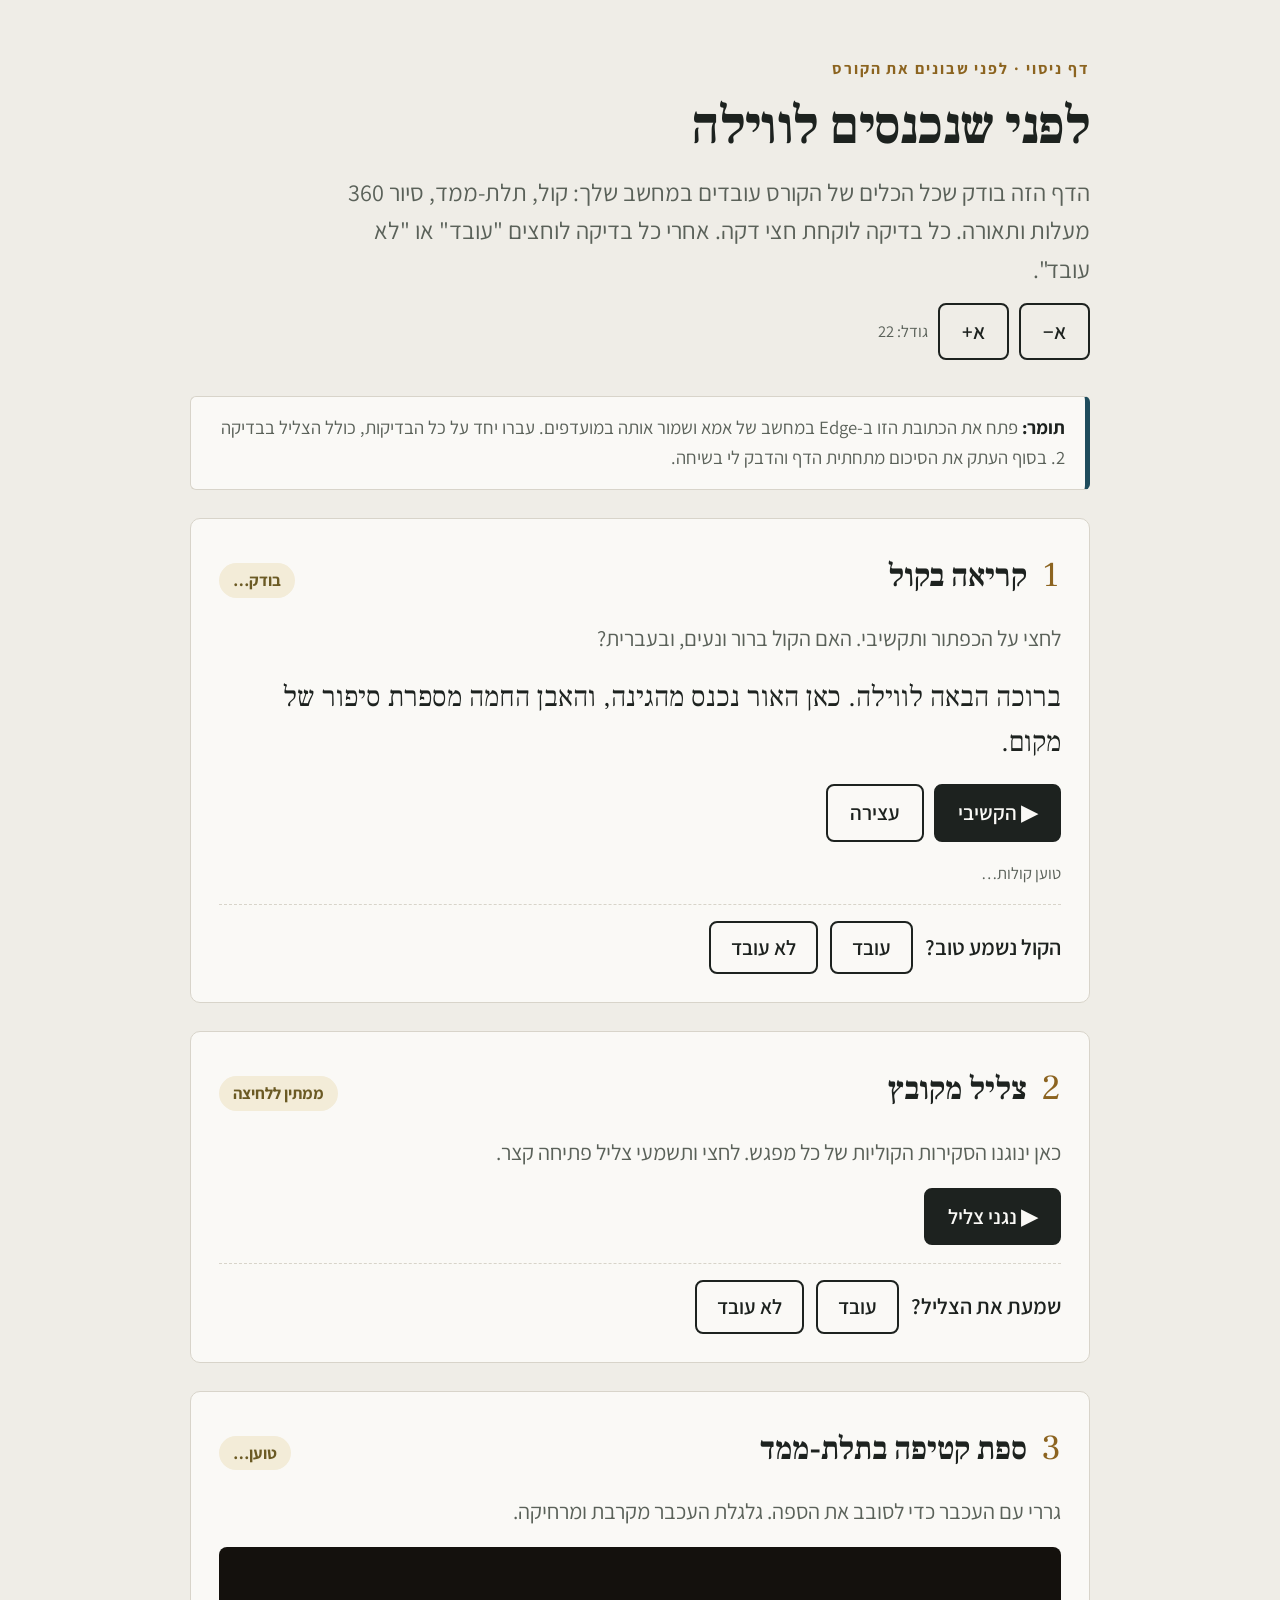
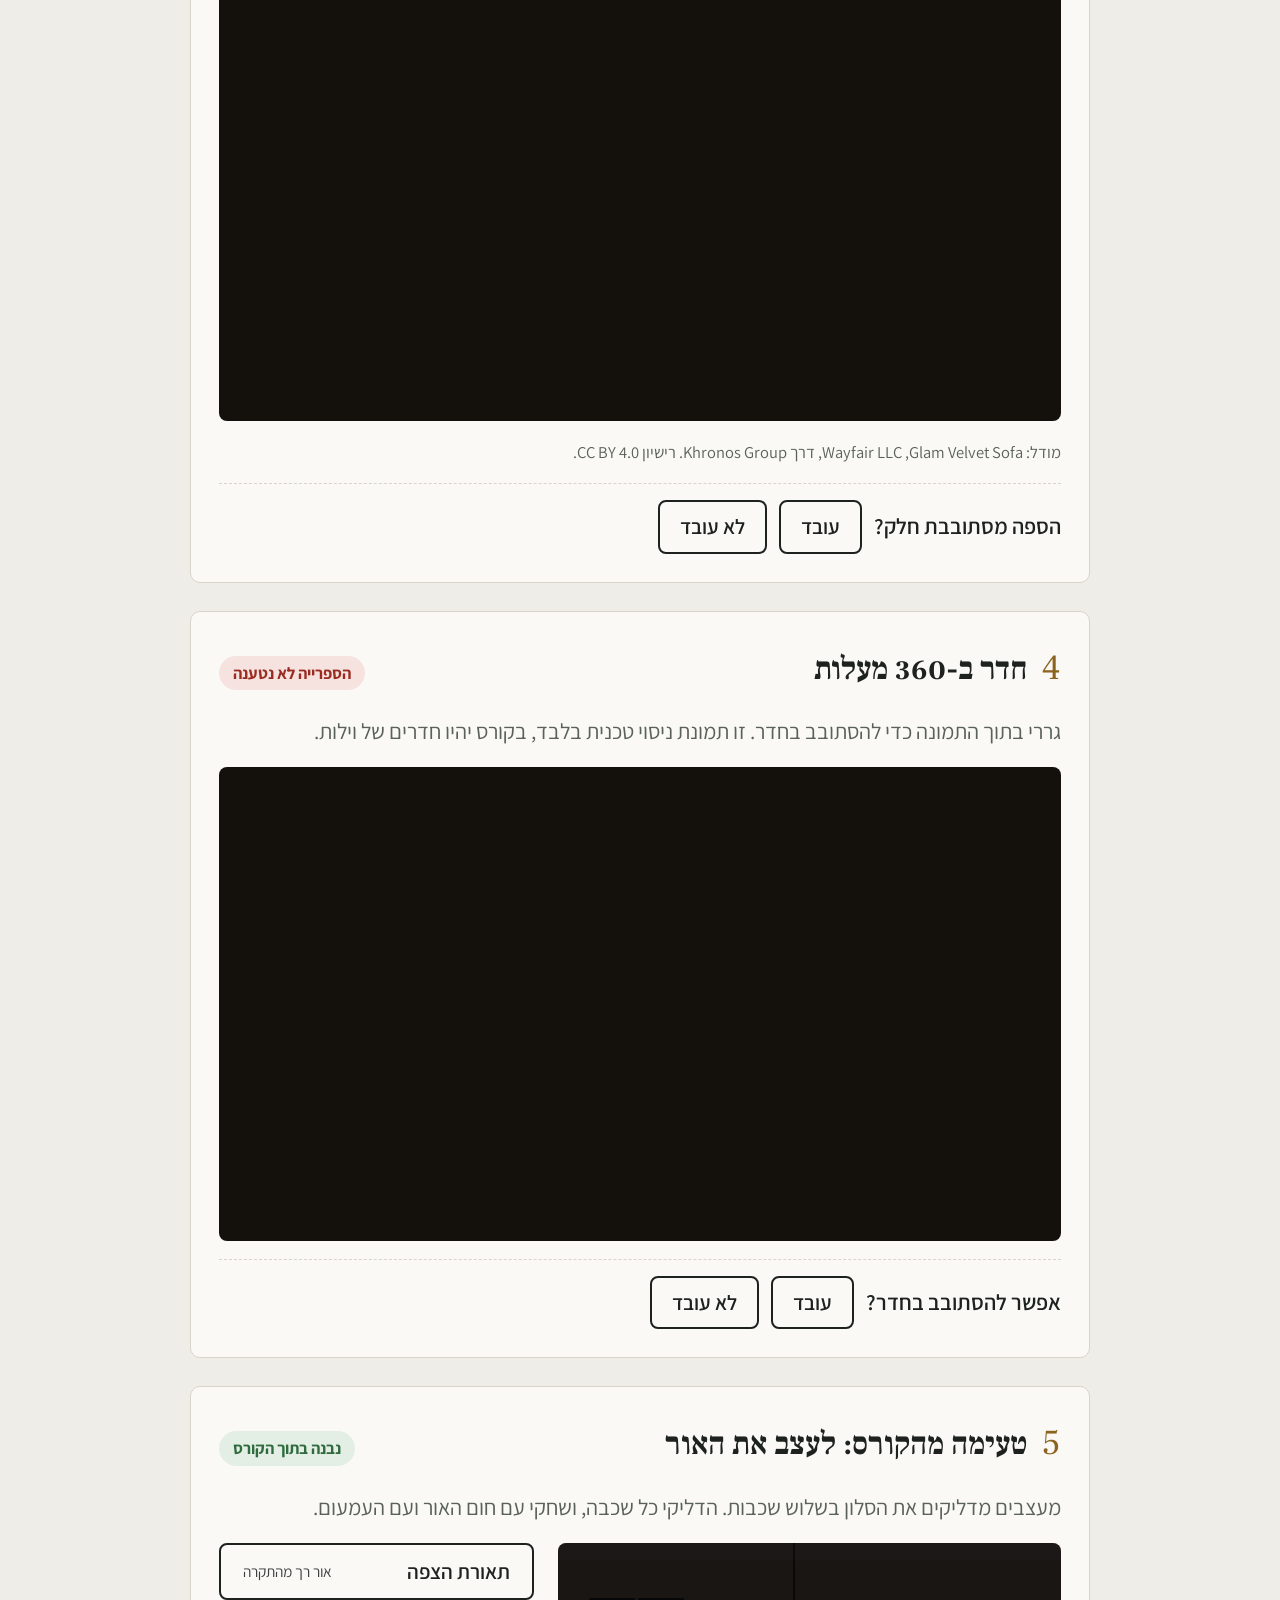
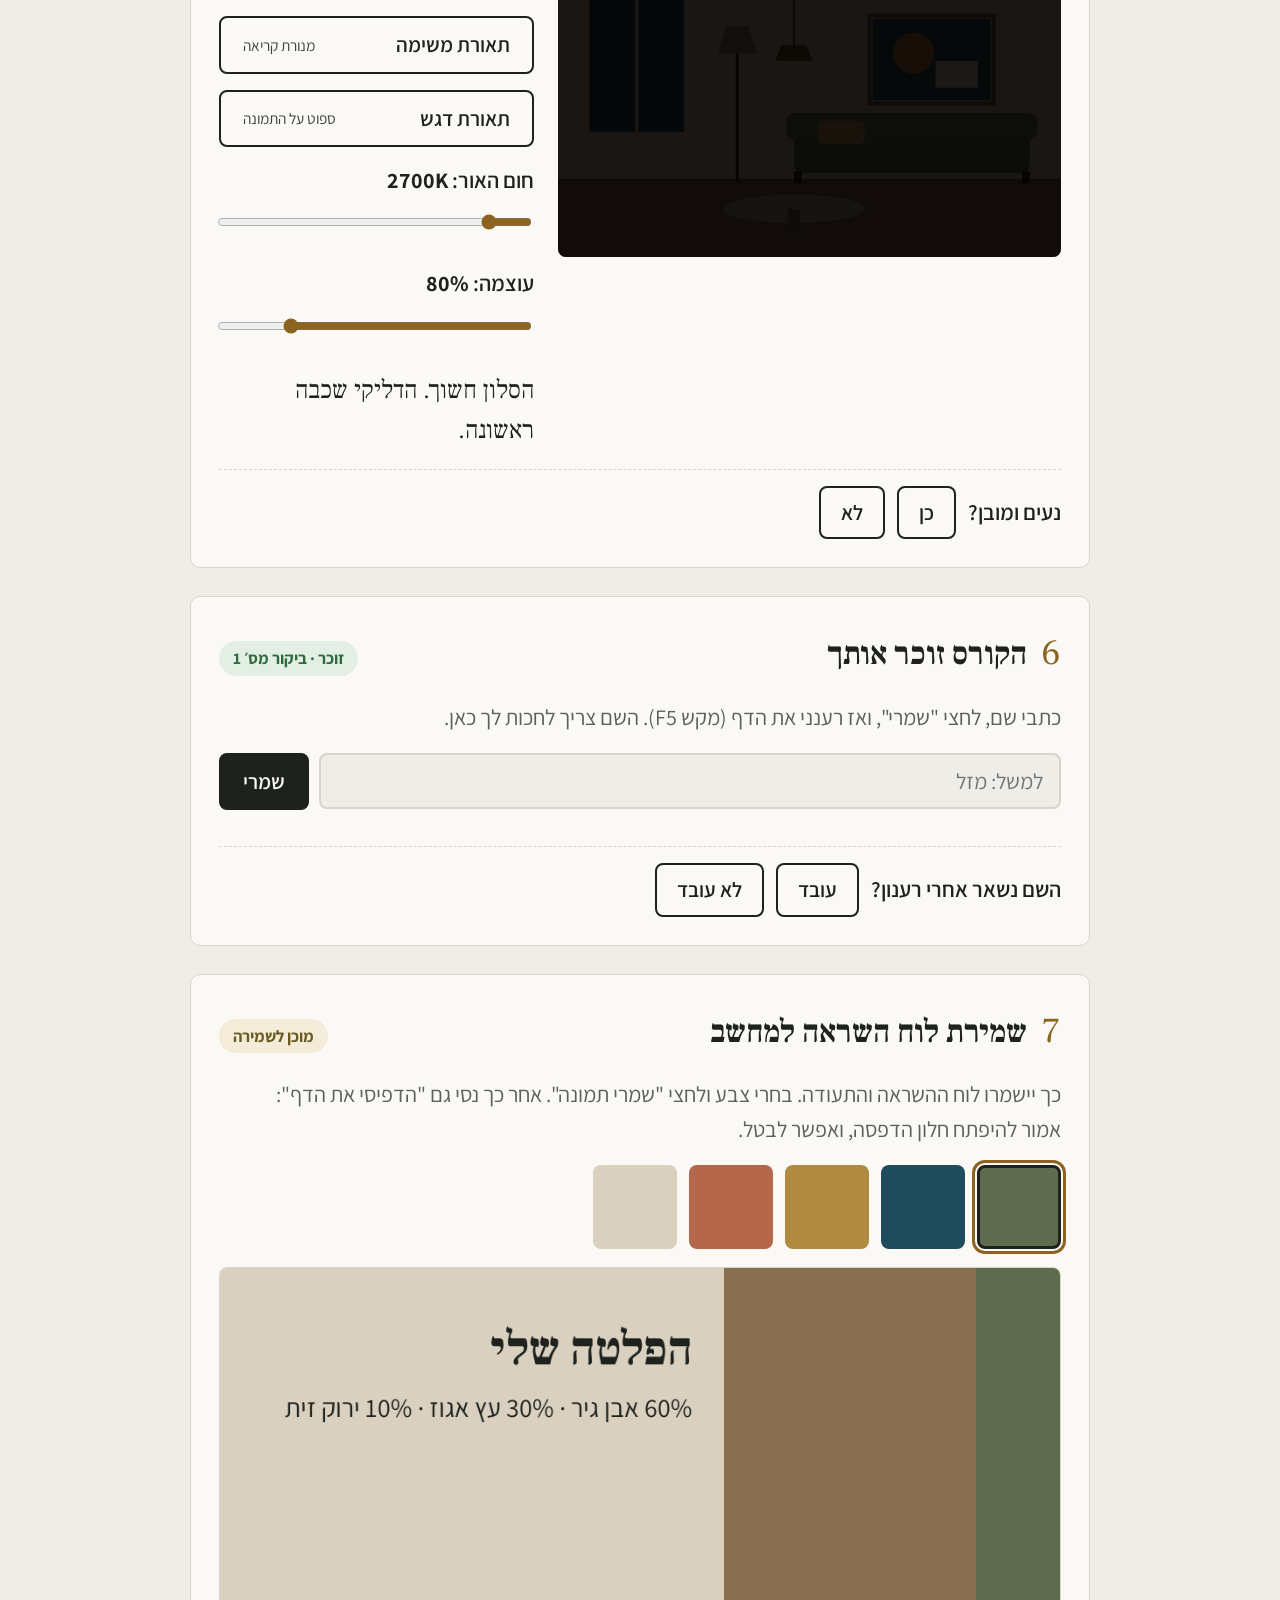
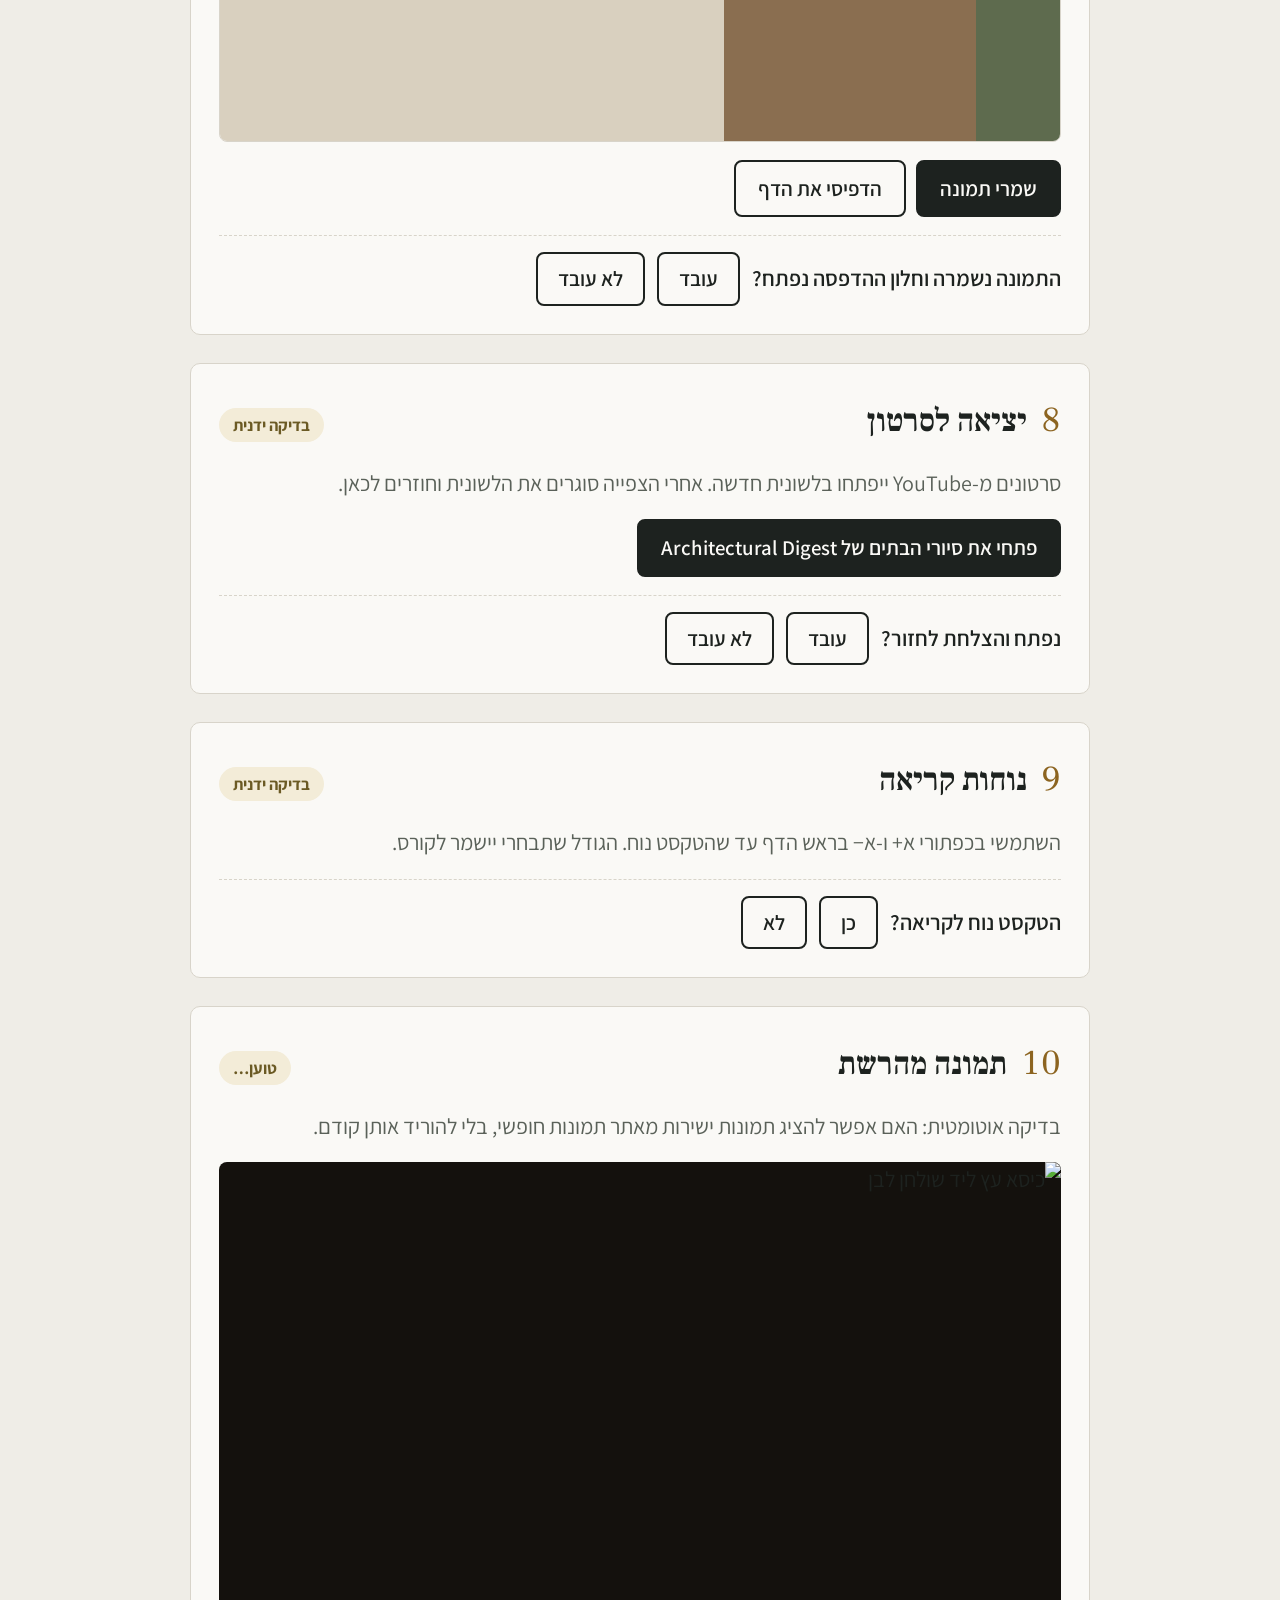
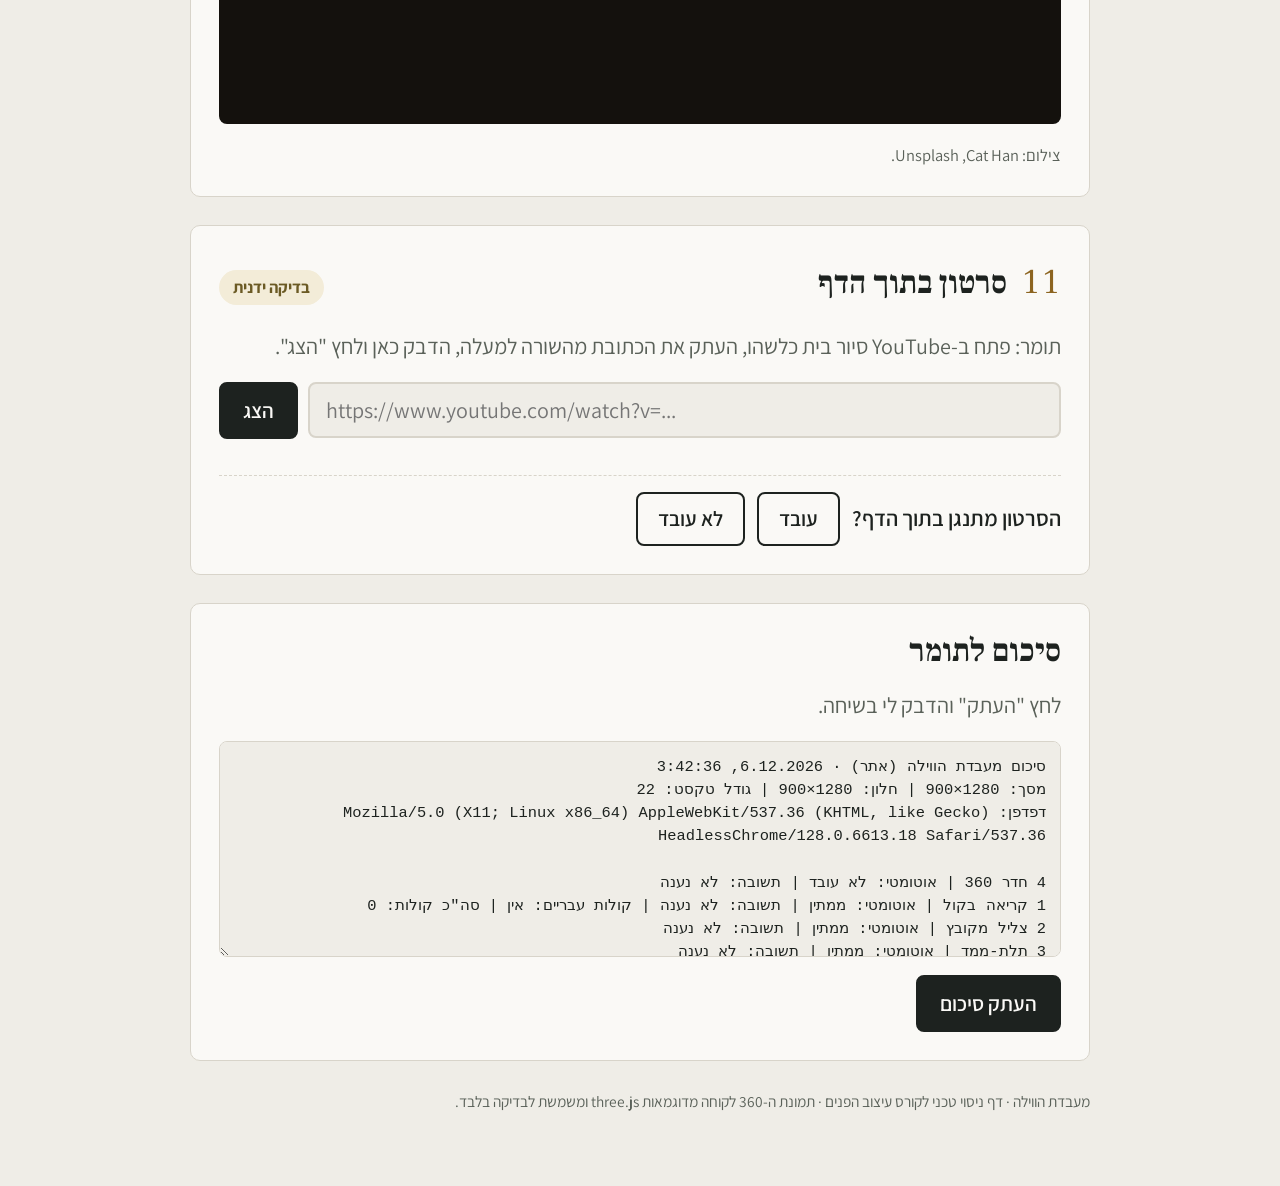
